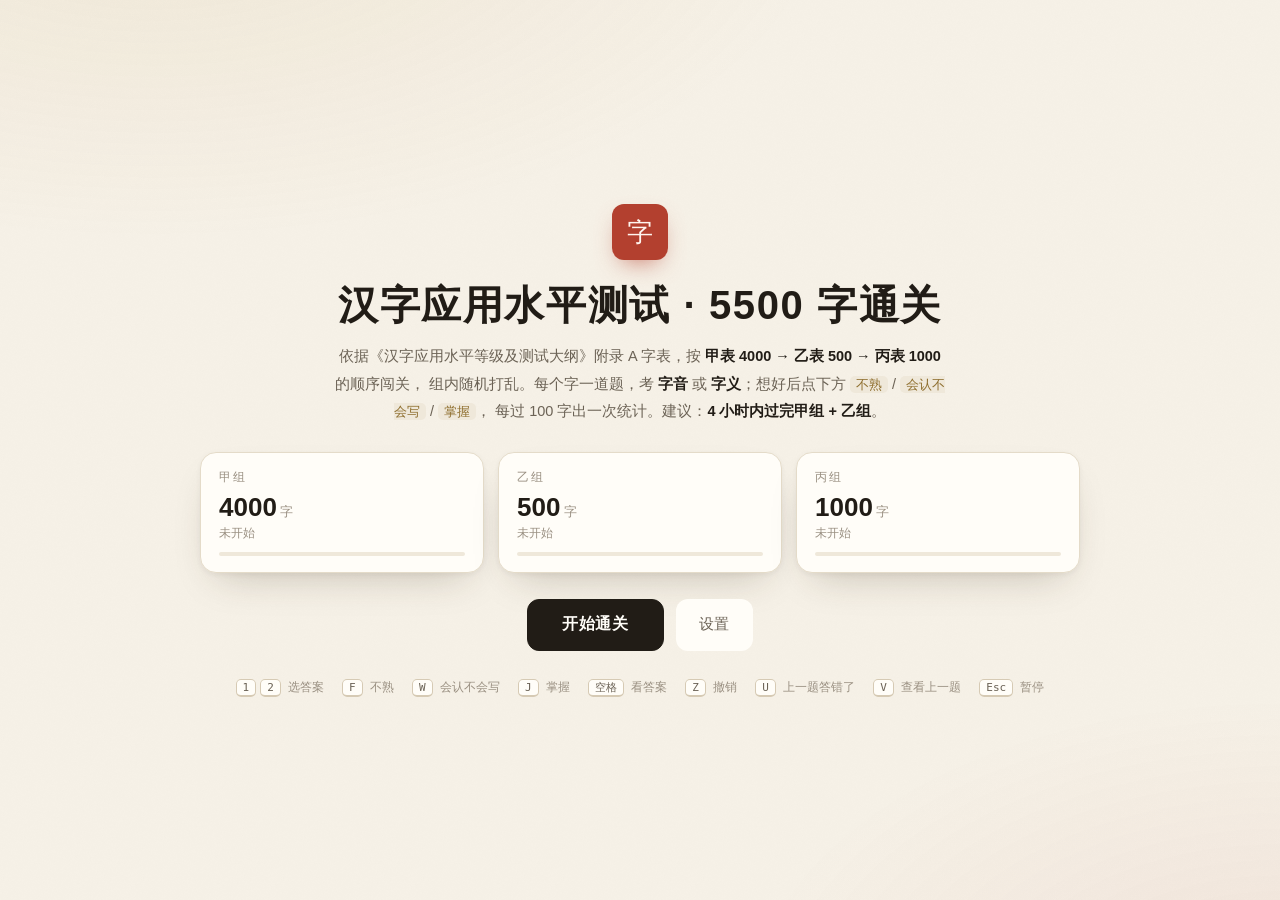
==== hzc/index.html @ c2fbc421 "hzc" ====
<!DOCTYPE html>
<html lang="zh-CN">
<head>
<meta charset="UTF-8">
<meta name="viewport" content="width=device-width, initial-scale=1">
<meta name="color-scheme" content="light only">
<meta name="supported-color-schemes" content="light only">
<title>汉字应用水平测试 · 5500 字通关</title>
<style>
:root{
  color-scheme: light;
  --bg:#f6f1e7; --panel:#fffdf8; --panel-2:#fffefb; --raise:#f3ecdf;
  --ink:#211c16; --ink-2:#6b6255; --ink-3:#9a9082;
  --line:#e4dbc9; --line-2:#d6cab4;
  --red:#b3402f; --red-soft:#f7e9e5; --red-line:#ecd3cc; --red-ink:#8d3024;
  --green:#3d6b4f; --green-soft:#e9f0ea; --green-line:#a9c4b0; --green-ink:#2c5138;
  --gold:#b08a3e; --gold-2:#8f6f2f;
  --hz:#17130f;
  --hud:rgba(255,253,248,.72); --track:#efe8da; --tick:rgba(255,253,248,.85);
  --yes-bg:#211c16; --yes-fg:#fffdf8; --yes-line:#211c16;
  --opt-bg:#ffffff;
  --shadow:0 18px 40px -18px rgba(60,45,25,.28), 0 2px 6px rgba(60,45,25,.06);
  --modal-shadow:0 30px 70px -20px rgba(40,30,15,.45);
  --glow:rgba(201,163,94,.0);
  --r:20px;
}
html[data-theme="dark"]{
  color-scheme: dark;
  --bg:#100e0b; --panel:#191511; --panel-2:#1f1a15; --raise:#241e18;
  --ink:#ece3d2; --ink-2:#b9ae9a; --ink-3:#877c6a;
  --line:#2b2520; --line-2:#3a322a;
  --red:#d1583f; --red-soft:#2a1a16; --red-line:#4a2a23; --red-ink:#e79b8a;
  --green:#7cae8c; --green-soft:#17241b; --green-line:#3c6449; --green-ink:#a8d4b6;
  --gold:#c9a35e; --gold-2:#d8b26b;
  --hz:#f6eedd;
  --hud:rgba(16,14,11,.72); --track:#241f19; --tick:rgba(16,14,11,.55);
  --yes-bg:#c9a35e; --yes-fg:#1a1510; --yes-line:#c9a35e;
  --opt-bg:#211b15;
  --shadow:0 24px 60px -24px rgba(0,0,0,.85), 0 2px 8px rgba(0,0,0,.35);
  --modal-shadow:0 40px 90px -30px #000;
  --glow:rgba(201,163,94,.14);
}
*{box-sizing:border-box;-webkit-tap-highlight-color:transparent}
html,body{height:100%}
body{
  margin:0; background:var(--bg); color:var(--ink);
  font-family:-apple-system,BlinkMacSystemFont,"Segoe UI","PingFang SC","Microsoft YaHei",sans-serif;
  overflow:hidden; user-select:none;
  transition:background .25s, color .25s;
}
body::before{
  content:""; position:fixed; inset:0; pointer-events:none; z-index:0;
  background:
    radial-gradient(1100px 560px at 12% -12%, rgba(201,163,94,.12) 0%, rgba(201,163,94,0) 62%),
    radial-gradient(900px 520px at 100% 112%, rgba(179,64,47,.08) 0%, rgba(179,64,47,0) 60%);
}
body::after{
  content:""; position:fixed; inset:0; pointer-events:none; z-index:0; opacity:.55;
  background-image:url("data:image/svg+xml,%3Csvg xmlns='http://www.w3.org/2000/svg' width='140' height='140'%3E%3Cfilter id='n'%3E%3CfeTurbulence type='fractalNoise' baseFrequency='.85' numOctaves='3' stitchTiles='stitch'/%3E%3CfeColorMatrix type='saturate' values='0'/%3E%3C/filter%3E%3Crect width='140' height='140' filter='url(%23n)' opacity='.045'/%3E%3C/svg%3E");
}
#app{position:relative; z-index:1; height:100%; display:flex; flex-direction:column}

/* ---------- HUD ---------- */
.hud{
  flex:0 0 auto; display:flex; align-items:center; gap:18px;
  padding:14px 26px; border-bottom:1px solid var(--line);
  background:var(--hud); backdrop-filter:blur(10px);
}
.levels{display:flex; gap:6px}
.lv{
  font-size:13px; letter-spacing:.06em; padding:5px 12px; border-radius:999px;
  border:1px solid var(--line-2); color:var(--ink-3); background:transparent;
  transition:.25s; white-space:nowrap;
}
.lv.on{color:var(--yes-fg); background:var(--yes-bg); border-color:var(--yes-bg)}
.lv.done{color:var(--green-ink); border-color:var(--green-line); background:var(--green-soft)}
.hud-mid{flex:1; min-width:0; display:flex; flex-direction:column; gap:7px}
.hud-row{display:flex; align-items:baseline; justify-content:space-between; gap:12px}
.hud-count{font-size:13px; color:var(--ink-2); font-variant-numeric:tabular-nums}
.hud-count b{color:var(--ink); font-size:15px}
.track{height:7px; border-radius:99px; background:var(--track); overflow:hidden; position:relative}
.track>i{display:block; height:100%; width:0; border-radius:99px; background:linear-gradient(90deg,#8f7a4e,var(--gold-2)); transition:width .35s ease}
.ticks{position:absolute; inset:0; display:flex}
.ticks span{flex:1; border-right:1px solid var(--tick)}
.ticks span:last-child{border:0}
.hud-right{display:flex; align-items:center; gap:16px; font-variant-numeric:tabular-nums}
.stat{text-align:right; line-height:1.15}
.stat .k{font-size:10.5px; color:var(--ink-3); letter-spacing:.12em}
.stat .v{font-size:15px; font-weight:600}
.stat .v small{font-size:11px; font-weight:400; color:var(--ink-3)}
.icon-btn{
  width:34px;height:34px;border-radius:10px;border:1px solid var(--line-2);
  background:var(--panel); color:var(--ink-2); cursor:pointer; font-size:13px;
  display:grid;place-items:center; transition:.2s;
}
.icon-btn:hover{background:var(--raise); color:var(--ink)}

/* ---------- 舞台 ---------- */
.stage{flex:1; display:flex; align-items:center; justify-content:center; padding:18px 26px; min-height:0}
.card{
  width:min(760px,100%); height:min(100%,660px); max-height:100%;
  background:var(--panel);
  border:1px solid var(--line-2); border-radius:var(--r);
  box-shadow:var(--shadow); display:flex; flex-direction:column; overflow:hidden; position:relative;
}
.card::before{
  content:""; position:absolute; inset:0; pointer-events:none;
  background:radial-gradient(600px 300px at 50% 0%, rgba(201,163,94,.06), transparent 70%);
}
.card-top{
  display:flex; align-items:center; justify-content:space-between;
  padding:16px 24px 0; color:var(--ink-3); font-size:12px; letter-spacing:.14em;
}
.tag{border:1px solid var(--line-2); border-radius:999px; padding:3px 10px; letter-spacing:.1em}
.tag.multi{color:var(--gold); border-color:#e3d3ab; background:#fbf6e8}
html[data-theme="dark"] .tag.multi{border-color:#4a3c25; background:#241d12}
.card-body{flex:1; display:flex; flex-direction:column; align-items:center; justify-content:center; gap:6px; padding:8px 24px; min-height:0}
.hz{
  font-family:"Kaiti SC","KaiTi","STKaiti","Kaiti TC","Noto Serif SC","Songti SC",serif;
  font-size:calc(clamp(96px,17vh,190px) * var(--hzscale,1)); line-height:1.05; font-weight:400; letter-spacing:.02em;
  color:var(--hz); text-shadow:0 0 40px var(--glow);
  transition:transform .18s ease, opacity .18s ease;
}
.hz.pop{animation:pop .28s ease}
@keyframes pop{0%{transform:scale(.94);opacity:.3}100%{transform:scale(1);opacity:1}}
.q{font-size:15px; color:var(--ink-2); letter-spacing:.06em; min-height:22px}
.opts{display:flex; gap:14px; margin-top:16px; width:min(520px,100%)}
.opt{
  flex:1; min-height:66px; border-radius:14px; border:1px solid var(--line-2); background:var(--opt-bg);
  font-size:17px; color:var(--ink); cursor:pointer; display:flex; align-items:center; justify-content:center;
  gap:10px; padding:10px 14px; transition:.16s; font-family:inherit;
}
.opt:hover{border-color:var(--ink-3); background:var(--raise); transform:translateY(-1px)}
.opt .kk{font-size:11px; color:var(--ink-3); border:1px solid var(--line); border-radius:6px; padding:1px 6px}
.opt.right{background:var(--green-soft); border-color:var(--green-line); color:var(--green-ink)}
.opt.wrong{background:var(--red-soft); border-color:var(--red-line); color:var(--red-ink)}
.reveal{
  margin-top:14px; min-height:44px; text-align:center; color:var(--ink-2); font-size:14px;
  opacity:0; transform:translateY(4px); transition:.2s; line-height:1.7; max-width:560px;
}
.reveal.on{opacity:1; transform:none}
.reveal .py{font-size:24px; color:var(--gold); letter-spacing:.05em; font-family:"Times New Roman",Georgia,serif}
.reveal .gl{color:var(--ink-2)}
.reveal .more{color:var(--ink-3); font-size:12.5px}

/* ---------- 底部按钮 ---------- */
.actions{
  flex:0 0 auto; display:flex; gap:14px; padding:0 26px 22px; align-items:center; justify-content:center;
}
.act{
  flex:0 1 224px; height:64px; border-radius:16px; font-size:18px; letter-spacing:.08em;
  cursor:pointer; border:1px solid var(--line-2); background:var(--panel); color:var(--ink);
  display:flex; align-items:center; justify-content:center; gap:10px; transition:.16s; font-family:inherit;
  box-shadow:0 2px 0 rgba(60,45,25,.05);
}
.act:hover{transform:translateY(-1px); background:var(--raise)}
.act:active{transform:translateY(0)}
.act .kk{font-size:11px; color:var(--ink-3); border:1px solid var(--line); border-radius:6px; padding:1px 7px}
.act.no{color:var(--red-ink); border-color:var(--red-line); background:var(--red-soft)}
.act.no:hover{background:var(--red-soft); filter:brightness(.97)}
.act.yes{color:var(--yes-fg); background:var(--yes-bg); border-color:var(--yes-line); font-weight:600}
.act.yes:hover{background:var(--yes-bg); filter:brightness(1.08)}
.act.yes .kk{color:var(--yes-fg); opacity:.55; border-color:currentColor}
.act.prev{
  flex:0 0 132px; height:52px; font-size:12.5px; letter-spacing:.02em;
  color:var(--ink-3); background:transparent; border-style:dashed; box-shadow:none;
}
.act.prev:hover{color:var(--red-ink); border-color:var(--red-line); background:transparent}

/* ---------- 上一题旁栏 ---------- */
.peek{
  position:fixed; right:26px; top:50%; z-index:45; width:296px; padding:22px 22px 20px;
  background:var(--panel); border:1px solid var(--line-2); border-radius:18px;
  box-shadow:var(--modal-shadow);
  transform:translate(calc(100% + 60px),-50%); transition:transform .3s cubic-bezier(.2,.8,.3,1);
}
.peek.on{transform:translate(0,-50%)}
.peek .ph{font-size:11px; letter-spacing:.16em; color:var(--ink-3); display:flex; justify-content:space-between; align-items:center}
.peek .phz{
  font-family:"Kaiti SC","KaiTi","STKaiti","Noto Serif SC",serif;
  font-size:92px; line-height:1.1; text-align:center; margin:8px 0 2px; color:var(--hz);
}
.peek .pq{text-align:center; font-size:12.5px; color:var(--ink-3); letter-spacing:.06em}
.peek .pa{margin-top:12px; text-align:center; font-size:13.5px; line-height:1.65; color:var(--ink-2); min-height:44px}
.peek .pa .py{display:block; color:var(--gold); font-size:21px; font-family:"Times New Roman",Georgia,serif; letter-spacing:.04em}
.peek .pa .more{display:block; color:var(--ink-3); font-size:11.5px; margin-top:2px}
.peek .pm{margin-top:14px; padding-top:12px; border-top:1px dashed var(--line); font-size:12.5px; color:var(--ink-3); display:flex; justify-content:space-between; align-items:center}
.peek .pm b{font-size:13.5px; font-weight:600}
.peek .pm b.k1{color:var(--yes-fg); background:var(--yes-bg); padding:2px 8px; border-radius:6px}
.peek .pm b.k2{color:var(--gold-2); border:1px solid #e0cfab; background:#fdfaf2; padding:2px 8px; border-radius:6px}
.peek .pm b.k0{color:var(--red-ink); border:1px solid var(--red-line); background:var(--red-soft); padding:2px 8px; border-radius:6px}
html[data-theme="dark"] .peek .pm b.k2{color:var(--gold); border-color:#4a3c25; background:#221b11}
.act.prev .kk{border-color:currentColor; opacity:.7}
.act.recog{color:var(--gold-2); border-color:#e0cfab; background:#fdfaf2}
.act.recog:hover{background:#f8f1e0}
.act.recog .kk{color:var(--gold-2); border-color:#e0cfab}
html[data-theme="dark"] .act.recog{color:var(--gold); border-color:#4a3c25; background:#221b11}
html[data-theme="dark"] .act.recog:hover{background:#2a2115}
html[data-theme="dark"] .act.recog .kk{color:var(--gold); border-color:#4a3c25}

/* ---------- 遮罩 / 弹窗 ---------- */
.mask{
  position:fixed; inset:0; z-index:50; background:rgba(20,14,8,.42); backdrop-filter:blur(3px);
  display:flex; align-items:center; justify-content:center; padding:24px; opacity:0; pointer-events:none; transition:.2s;
}
html[data-theme="dark"] .mask{background:rgba(6,5,4,.72)}
.mask.on{opacity:1; pointer-events:auto}
.modal{
  width:min(620px,100%); max-height:86vh; overflow:auto; background:var(--panel); border-radius:22px;
  border:1px solid var(--line-2); box-shadow:var(--modal-shadow); padding:30px 32px 26px;
  transform:translateY(10px) scale(.99); transition:.22s;
}
.mask.on .modal{transform:none}
.m-title{font-size:22px; font-weight:600; letter-spacing:.03em; margin:0 0 4px}
.m-sub{color:var(--ink-3); font-size:13px; margin-bottom:20px; letter-spacing:.05em}
.big-num{display:flex; align-items:baseline; gap:8px; margin:6px 0 18px}
.big-num b{font-size:52px; font-weight:600; letter-spacing:-.02em; font-variant-numeric:tabular-nums; color:var(--gold)}
.big-num span{color:var(--ink-3); font-size:13px}
.grid{display:grid; grid-template-columns:repeat(3,1fr); gap:12px; margin:0 0 18px}
.cell{border:1px solid var(--line); border-radius:14px; padding:12px 14px; background:var(--panel-2)}
.cell .k{font-size:11px; color:var(--ink-3); letter-spacing:.1em; margin-bottom:4px}
.cell .v{font-size:19px; font-weight:600; font-variant-numeric:tabular-nums}
.cell .v small{font-size:11px; font-weight:400; color:var(--ink-3)}
.row{display:flex; justify-content:space-between; font-size:13.5px; color:var(--ink-2); padding:7px 0; border-bottom:1px dashed var(--line)}
.row:last-child{border:0}
.row b{color:var(--ink); font-variant-numeric:tabular-nums}
.chips{display:flex; flex-wrap:wrap; gap:8px; margin:10px 0 4px; max-height:150px; overflow:auto}
.chip{
  font-family:"Kaiti SC","KaiTi",serif; font-size:22px; line-height:1; padding:8px 10px; border-radius:9px;
  background:var(--red-soft); color:var(--red-ink); border:1px solid var(--red-line);
}
.chip.gold{background:#fbf3e2; color:var(--gold-2); border-color:#e8d6ae}
html[data-theme="dark"] .chip.gold{background:#241d12; color:var(--gold); border-color:#4a3c25}
.m-actions{display:flex; gap:10px; margin-top:22px; justify-content:flex-end; flex-wrap:wrap}
.btn{
  height:46px; padding:0 22px; border-radius:12px; border:1px solid var(--line-2); background:var(--panel);
  font-size:15px; cursor:pointer; font-family:inherit; color:var(--ink); transition:.16s; letter-spacing:.04em;
}
.btn:hover{background:var(--raise)}
.btn.primary{background:var(--yes-bg); color:var(--yes-fg); border-color:var(--yes-line); font-weight:600}
.btn.primary:hover{filter:brightness(1.08)}
.btn.ghost{border-color:transparent; color:var(--ink-2)}

/* ---------- 首页 ---------- */
.home{flex:1; display:flex; align-items:center; justify-content:center; padding:24px; overflow:auto}
.home-inner{width:min(880px,100%); text-align:center; padding:10px 0}
.seal{
  width:56px;height:56px;border-radius:12px;background:var(--red);color:#fff5ef;display:grid;place-items:center;
  font-family:"Kaiti SC","KaiTi",serif;font-size:26px;margin:0 auto 18px;box-shadow:0 10px 24px -10px rgba(179,64,47,.75);
}
h1{font-size:clamp(26px,3.4vw,40px); font-weight:600; letter-spacing:.04em; margin:0 0 10px}
.home .lead{color:var(--ink-2); font-size:14.5px; line-height:1.9; margin:0 auto 26px; max-width:620px}
.home .lead b{color:var(--ink)}
.home .lead code{background:var(--track); color:var(--gold-2); padding:1px 6px; border-radius:5px; font-size:13px}
.lv-cards{display:grid; grid-template-columns:repeat(3,1fr); gap:14px; margin:0 0 26px; text-align:left}
.lvc{border:1px solid var(--line); border-radius:16px; padding:16px 18px; background:var(--panel); box-shadow:var(--shadow)}
.lvc .n{font-size:12px; color:var(--ink-3); letter-spacing:.16em}
.lvc .c{font-size:26px; font-weight:600; margin:6px 0 2px; font-variant-numeric:tabular-nums}
.lvc .d{font-size:12px; color:var(--ink-3)}
.lvc .bar{height:4px; border-radius:99px; background:var(--track); margin-top:10px; overflow:hidden}
.lvc .bar i{display:block;height:100%;background:var(--green);width:0}
.home-actions{display:flex; gap:12px; justify-content:center; flex-wrap:wrap}
.keys{display:flex; gap:18px; justify-content:center; flex-wrap:wrap; margin-top:28px; color:var(--ink-3); font-size:12px}
.keys kbd{border:1px solid var(--line-2); border-bottom-width:2px; border-radius:5px; padding:1px 6px; background:var(--panel); color:var(--ink-2); font-size:11px; margin-right:4px}

/* ---------- toast ---------- */
#toast{
  position:fixed; left:50%; top:18px; transform:translate(-50%,-16px); z-index:80;
  background:var(--yes-bg); color:var(--yes-fg); padding:9px 18px; border-radius:99px; font-size:13px;
  opacity:0; pointer-events:none; transition:.22s; letter-spacing:.04em; font-weight:600;
}
#toast.on{opacity:1; transform:translate(-50%,0)}
.hide{display:none !important}
@media (max-width:720px){
  .hud{padding:10px 14px; gap:10px; flex-wrap:wrap}
  .hud-right .stat.opt-only{display:none}
  .stage{padding:10px}
  .actions{padding:0 12px 14px; gap:8px; flex-wrap:wrap}
  .act{height:56px; font-size:14px; flex:1 1 30%}
  .act.prev{flex:0 0 100%; height:44px; font-size:13px; order:2}
  .lv-cards{grid-template-columns:1fr}
  .grid{grid-template-columns:repeat(2,1fr)}
}

</style>
</head>
<body>
<div id="app">

  <!-- ================= 首页 ================= -->
  <div class="home" id="home">
    <div class="home-inner">
      <div class="seal">字</div>
      <h1>汉字应用水平测试 · 5500 字通关</h1>
      <p class="lead">
        依据《汉字应用水平等级及测试大纲》附录 A 字表，按 <b>甲表 4000 → 乙表 500 → 丙表 1000</b> 的顺序闯关，
        组内随机打乱。每个字一道题，考 <b>字音</b> 或 <b>字义</b>；想好后点下方 <code>不熟</code> / <code>会认不会写</code> / <code>掌握</code>，
        每过 100 字出一次统计。建议：<b>4 小时内过完甲组 + 乙组</b>。
      </p>
      <div class="lv-cards" id="lvCards"></div>
      <div class="home-actions">
        <button class="btn primary" id="btnStart" style="height:52px;padding:0 34px;font-size:16px">开始通关</button>
        <button class="btn" id="btnResume" style="height:52px;padding:0 30px;font-size:16px">继续上次</button>
        <button class="btn ghost" id="btnSettings" style="height:52px">设置</button>
      </div>
      <div class="keys">
        <span><kbd>1</kbd><kbd>2</kbd> 选答案</span>
        <span><kbd>F</kbd> 不熟</span>
        <span><kbd>W</kbd> 会认不会写</span>
        <span><kbd>J</kbd> 掌握</span>
        <span><kbd>空格</kbd> 看答案</span>
        <span><kbd>Z</kbd> 撤销</span>
        <span><kbd>U</kbd> 上一题答错了</span>
        <span><kbd>V</kbd> 查看上一题</span>
        <span><kbd>Esc</kbd> 暂停</span>
      </div>
    </div>
  </div>

  <!-- ================= 答题 ================= -->
  <div id="play" class="hide" style="flex:1;display:flex;flex-direction:column;min-height:0">
    <div class="hud">
      <div class="levels" id="levels">
        <span class="lv" data-g="0">甲组</span>
        <span class="lv" data-g="1">乙组</span>
        <span class="lv" data-g="2">丙组</span>
      </div>
      <div class="hud-mid">
        <div class="hud-row">
          <div class="hud-count"><b id="cNow">0</b> / <span id="cAll">0</span> 字</div>
          <div class="hud-count" id="pace">—</div>
        </div>
        <div class="track"><i id="bar"></i><div class="ticks" id="ticks"></div></div>
      </div>
      <div class="hud-right">
        <div class="stat opt-only"><div class="k">用时</div><div class="v" id="clock">00:00</div></div>
        <div class="stat"><div class="k">掌握率</div><div class="v" id="rate">—</div></div>
        <button class="icon-btn" id="btnTheme" title="切换主题">☾</button>
        <button class="icon-btn" id="btnStat" title="统计">▤</button>
        <button class="icon-btn" id="btnPause" title="暂停">❙❙</button>
      </div>
    </div>

    <div class="stage">
      <div class="card">
        <div class="card-top">
          <span id="cardLv">甲组 · 第 1 关</span>
          <span class="tag" id="tag">读音</span>
        </div>
        <div class="card-body">
          <div class="hz" id="hz">一</div>
          <div class="q" id="q">这个字读什么？</div>
          <div class="opts hide" id="opts">
            <button class="opt" data-i="0"><span class="kk">1</span><span class="ot"></span></button>
            <button class="opt" data-i="1"><span class="kk">2</span><span class="ot"></span></button>
          </div>
          <div class="reveal" id="reveal"></div>
        </div>
      </div>
    </div>

    <div class="actions">
      <button class="act prev" id="btnUndo">撤销 <span class="kk">Z</span></button>
      <button class="act prev" id="btnPrev">答错了 <span class="kk">U</span></button>
      <button class="act prev" id="btnPeek">看上一题 <span class="kk">V</span></button>
      <button class="act no" id="btnNo">不熟 <span class="kk">F</span></button>
      <button class="act recog" id="btnRecog">会认不会写 <span class="kk">W</span></button>
      <button class="act yes" id="btnYes">掌握 <span class="kk">J</span></button>
    </div>

    <aside class="peek" id="peek">
      <div class="ph"><span>上一题</span><span id="peekLv" style="opacity:.7"></span></div>
      <div class="phz" id="peekHz">—</div>
      <div class="pq" id="peekQ"></div>
      <div class="pa" id="peekA"></div>
      <div class="pm"><span>当时标记</span><b id="peekMark">—</b></div>
      <button class="btn" id="peekClose" style="width:100%;margin-top:16px;height:40px">关闭 <span style="opacity:.6;font-size:12px">V / Esc</span></button>
    </aside>
  </div>
</div>

<div class="mask" id="mask"><div class="modal" id="modal"></div></div>
<div id="toast"></div>

<script>
/* ==================================================================
   数据：__DATA__
   ================================================================== */
const DATA = {"chars":"一乙二十丁厂七卜八人入儿匕几九刁了刀力乃又三干于亏工土士才下寸大丈与万上小口山巾千乞川亿个夕久么勺凡丸及广亡门丫义之尸己已巳弓子卫也女刃飞习叉马乡幺丰王开井天夫元无韦云专丐扎廿艺木五支厅卅不犬太区历歹友尤厄匹车巨牙屯戈比互切瓦止少曰日中贝冈内水见午牛手气毛壬升夭长仁什片仆化仇币仍仅斤爪反介父从仑今凶分乏公仓月氏勿欠风丹匀乌勾凤六文亢方火为斗忆计订户讣认冗讥心尹尺引丑巴孔队办以允予邓劝双书毋幻玉刊未末示击打巧正扑卉扒功扔去甘世艾古节本术札可丙左厉石右布夯戊龙平灭轧东卡北占凸卢业旧帅归旦目且叶甲申叮电号田由只叭史央叱兄叽叼叫叩叨另叹冉皿凹囚四生矢失乍禾仨丘仕付仗代仙仟们仪白仔他斥瓜乎丛令用甩印尔乐句匆册卯犯外处冬鸟务包饥主市立冯玄闪兰半汁汀汇头汉宁穴它讨写让礼讪训议必讯记永司尼民弗弘出阡辽奶奴召加皮边孕发圣对台矛纠驭母幼丝匡邦式迂刑邢戎动扛寺吉扣考托圳老巩圾执扩扪扫地场扬耳芋共芍芒亚芝朽朴机权过亘臣吏再协西压厌戌在百有存而页匠夸夺灰达戍列死成夹夷轨邪尧划迈毕至此贞师尘尖劣光当早吁吐吓旯曳虫曲团吕同吊吃因吸吗吆屿屹岁帆回岂则刚网肉年朱先丢廷舌竹迁乔迄伟传乒乓休伍伎伏优臼伐延仲件任伤价伦份华仰仿伙伪自伊血向似后行舟全会杀合兆企众爷伞创肌肋朵杂危旬旨旮旭负犷匈名各多凫争色壮冲妆冰庄庆亦刘齐交衣次产决亥充妄闭问闯羊并关米灯州汗污江汕汲汛池汝汤忏忙兴宇守宅字安讲讳讴军讶祁讷许讹论讼农讽设访诀寻那迅尽导异弛阱阮孙阵阳收阪阶阴防丞奸如妇妃好她妈戏羽观牟欢买红驮纤驯约级纪驰纫巡寿弄麦玖玛形进戒吞远违韧运扶抚坛技坏抠扰扼拒找批址扯走抄贡汞坝攻赤折抓扳抡扮抢孝坎均坞抑抛投坟坑抗坊抖护壳志块抉扭声把报拟却抒劫芙芜苇邯芸芽花芹芥芬苍芳严芦芯劳克芭苏杆杠杜材村杖杏杉巫极杞李杨杈求忑甫匣更束吾豆两酉丽医辰励否还尬歼来连轩忐步卤坚肖旱盯呈时吴助县里呆吱吠呕园旷围呀吨足邮男困吵串员呐听吟吩呛吻吹呜吭吧邑吼囤别吮岖岗帐岚财囵囫针钉钊牡告我乱利秃秀私每兵邱估体何佐佑但伸佃作伯伶佣低你住位伴身皂伺佛囱近彻役彷返余希坐谷妥含邻岔肝肛肚肘肠龟甸免狂犹狈狄角删鸠条彤卵灸岛邹刨饨迎饪饭饮系言冻状亩况亨床库庇疗吝应这冷庐序辛弃冶忘闰闲间闷羌判兑灶灿灼弟汪沐沛汰沥沏沙汽沃沂沦汹汾泛沧没沟沪沈沉沁怀忧忡怅忱快完宋宏牢究穷灾良证启评补初社祀诅识诈诉罕诊词诏译君灵即层屁尿尾迟局改张忌际陆阿孜陇陈阻附坠妩妓妙妊妖姊妨妒妞努邵忍劲矣鸡纬纭驱纯纱纲纳驳纵纶纷纸纹纺驴纽奉玩环武青责现玫表盂规抹卦坷坯拓拢拔坪抨拣拈坦担坤押抻抽拐拖者拍顶拆拎拥抵拘势抱拄垃拉拦幸拌拧抿拂拙招坡披拨择抬拇坳拗其取茉苦苯昔苛若茂苹苫苗英苓苟苑苞范直茁茄茎苔茅枉林枝杯枢柜枇杳枚析板松枪枫构杭杰述枕杷丧或画卧事刺枣雨卖郁矾矿码厕奈奔奇奄奋态欧殴垄妻轰顷转斩轮软到非叔歧肯齿些卓虎虏肾贤尚旺具昙味果昆国哎咕昌呵咂畅呸明易咙昂迪典固忠咀呻咒咋咐呱呼咚鸣咆咛咏呢咄咖岸岩帖罗帜帕岭迥岷凯败账贩贬购贮图钓制知迭氛垂牦牧物乖刮秆和季委秉佳侍岳佬供使佰例侠侥版侄侦侣侃侧凭侨佩货侈佼依佯帛卑的迫质欣征往爬彼径所舍金刽刹命肴斧怂爸采觅受乳贪念贫忿瓮肤肺肢肿胀朋股肮肪肥服胁周剁昏鱼兔狐忽狗狞咎备炙饯饰饱饲冽变京享庞店夜庙府底疟疙疚疡剂卒郊庚废净妾盲放刻育氓闸闹郑券卷单炬炖炒炊炕炎炉沫浅法泄沽河沾泪沮油泊沿泡注泣泞泻泌泳泥沸泓沼波泼泽治怔怯怵怖怦性怕怜怪怡学宝宗定宠宜审宙官空帘穹宛实试郎诗肩房诙诚衬衫衩视祈诛话诞诡询诣诤该详诧建肃录隶帚屉居届刷屈弧弥弦承孟陋陌孤陕降函限妹姑姐姓姗妮始姆虱迢驾叁参艰线练组绅细驶织驹终驻绊驼绍驿绎经贯契贰奏春帮珑玷珀珍玲珊玻毒型拭挂封持拷拱项垮挎城挟挠政赴赵赳挡拽哉挺括郝垢拴拾挑垛指垫挣挤拼挖按挥挪垠拯某甚荆茸革茜茬荐巷荚带草茧茵茴荞茯荟茶荠荒茫荡荣荤荧故胡荫茹荔南药标栈柑枯柯柄栋相查柚柏栅柳柱柿栏柠枷树勃要柬咸威歪研砖厘厚砌砂泵砚砍面耐耍奎耷牵鸥残殃殆轱轳轴轶轻鸦皆毖韭背战点虐临览竖省削尝昧盹是盼眨哇哄哑显冒映星昨咧昵昭畏趴胃贵界虹虾虽蚁思蚂盅品咽骂勋哗咱响哈哆咬咳咩咪咤哪哟峙炭峡罚贱贴贻骨幽钙钝钞钟钢钠钥钦钧钩钮卸缸拜看矩毡氟氢怎牲选适秕秒香种秋科重复竿笃段便俩贷顺修俏保促俄俐侮俭俗俘信皇泉鬼侵禹侯追俑俊盾待徊衍律很须叙俞剑逃食盆胚胧胆胜胞胖脉胎匍勉狭狮独狰狡狩狱狠贸怨急饵饶蚀饷饺饼峦弯孪将奖哀亭亮度奕迹庭疮疯疫疤咨姿亲音彦飒帝施闺闻闽阀阁差养美姜迸叛送类迷籽娄前酋首逆兹总炳炼炽炯炸烁炮炫烂剃洼洁洪洒柒浇浊洞测洗活涎派洽染洛浏济洋洲浑浒浓津恃恒恢恍恬恤恰恼恨举觉宣宦室宫宪突穿窃客诫冠诬语扁袄祖神祝祠误诱诲说诵郡垦退既屋昼咫屏屎费陡逊眉孩陛陨除险院娃姥姨姻娇姚姣姘娜怒架贺盈勇怠癸蚤柔矜垒绑绒结绕骄绘给绚绛骆络绝绞骇统耕耘耗耙艳泰秦珠班素匿蚕顽盏匪捞栽埔捕埂捂振载赶起盐捎捍捏埋捉捆捐损袁捌都哲逝捡挫捋换挽挚热恐捣壶捅埃挨耻耿耽聂荸恭莽莱莲莫莉莓荷获晋恶莎莹莺真框梆桂桔栖档桐株桥桦栓桃桅格桩校核样根索哥速逗栗贾酌配翅辱唇夏砸砰砾础破原套逐烈殊殉顾轼轿较顿毙致柴桌虔虑监紧逍党逞晒眩眠晓哮唠鸭晃哺晌剔晏晕蚌蚜畔蚣蚊蚪蚓哨哩圃哭哦恩盎鸯唤唁哼唧啊唉唆罢峭峨峰圆峻贼贿赂赃钱钳钵钻钾铀铁铂铃铅铆缺氦氧氨特牺造乘敌秫秤租积秧秩称秘透笔笑笋笆倩债借值倚俺倾倒倘俱倡候赁倪俯倍倦健臭射躬息倔徒徐殷舰舱般航途拿釜耸爹舀爱豺豹颁颂翁胯胰胱胭脍脆脂胸胳脏脐胶脑朕脓玺逛狸狼卿逢鸵留袅鸳皱饿馁凌凄挛恋桨浆衰衷高郭席准座症病疾斋疹疼疲痉脊效离紊唐凋瓷资凉站剖竞部旁旅畜阅羞羔恙瓶拳粉料益兼朔郸烤烘烦烧烛烟烙递涛浙涝浦酒涟涉娑消涓涡浩海涂浴浮涣涤流润涧涕浪浸涨烫涩涌悖悟悄悍悔悯悦害宽家宵宴宾窍窄容窈剜宰案请朗诸诺读扇诽袜袒袖袍被祥课冥谁调冤谅谆谈谊剥恳展剧屑弱陵祟陶陷陪姬娠娱娟恕娥娩娴娘娓通能难预桑骋绢绣验继骏彗球琐理琉琅捧堵措描域捺掩捷排焉掉捶赦堆推埠掀授捻教掏掐掠掂掖培接掷掸控探据掘掺职基聆勘聊娶著菱勒黄菲萌萝菌萎菜萄菊萃菩萍菠菅萤营乾萧萨菇械彬梦梵婪梗梧梢梅检梳梯桶梭救啬曹副票酝酗厢戚硅硕硌奢盔爽聋龚袭盛匾雪辅辆堑颅虚彪雀堂常眶匙晤晨眺睁眯眼眸悬野啪啦曼晦冕晚啄啡畦距趾啃跃跄略蛆蚱蚯蛉蛀蛇唬累鄂唱患啰唾唯啤啥啕啸崖崎崭逻帼崔帷崩崇崛赈婴赊圈铐铛铝铜铡铭铮铲银矫甜秸梨犁秽移笨笼笛笙符笠第笤敏做偕袋悠偿偶偎傀偷您售停偏躯皑兜皎假衅徘徙得衔盘舶船舷舵斜盒鸽敛悉欲彩领脚脖脯豚脸脱匐象够逸猜猪猎猫凰猖猝猕猛祭馄馅馆凑减毫孰烹庶麻庵痔痊痒痕廊康庸鹿盗章竟商旌族旋望率阉阎阐着羚盖眷粘粗粕粒断剪兽焊焕烽焖清添鸿淋淅涯淹渠渐淑淌混淮淆渊淫渔淘淳液淤淡淀深涮涵婆梁渗情惜惭悼惧惕悸惟惆惊惦悴惋惨惯寇寅寄寂宿窒窑窕密谋谍谎谏扈谐谑裆袱祷祸谒谓谗谚谜逮敢尉屠弹隋堕随蛋隅隆隐婊娼婢婚婶婉颇颈翌恿绩绪续骑绰绳维绵绷绸综绽绿缀巢琵琴琶琪瑛琳琦琢琥靓琼斑替揍款堪塔搭堰揩越趁趋超揽堤提揖博揭喜彭揣插揪搜煮援搀裁搁搓搂搅壹握搔揉斯期欺联葫散惹葬募葛董葡敬葱蒋蒂落韩朝辜葵棒棱棋椰植森焚椅椒棵棍椎棉棚棕棺榔椭惠惑逼粟棘酣酥厨厦硬硝确硫雁殖裂雄颊雳雯暂辍雅翘辈悲紫凿辉敞棠赏掌晴睐暑最晰量鼎喷喳晶喇遇喊喱遏晾景畴践跋跌跚跑跛遗蛙蛐蛔蛛蜓蜒蛤蛟喝鹃喂喘喉喻啼喧嵌幅帽赋赌赎赐赔黑铸铺链铿销锁锄锅锈锉锋锌锐甥掣掰短智氮毯毽氯犊鹅剩稍程稀黍税筐等筑策筛筒筏筵答筋筝傣傲傅牌堡集焦傍储皓皖粤奥遁街惩御徨循艇舒逾番释禽舜貂腈腊腌腆脾腋腑腔腕鲁猩猬猾猴飓惫然馈馋装蛮就敦斌痣痘痞痢痪痛童竣阑阔善翔羡普粪尊奠道遂曾焰焙湛港滞湖湘渣渤渺湿温渴溃湍溅滑湃渝湾渡游滋渲溉愤慌惰惺愕惴愣惶愧愉慨割寒富寓窜窝窖窗窘寐扉遍雇裕裤裙禅禄谢谣谤谦遐犀属屡强粥疏隔隙隘媒絮嫂媛婷媚婿登缅缆缉缎缓缔缕骗编骚缘瑟鹉瑞瑰瑜瑕遨瑙魂肆摄摸填搏塌摁鼓摆携蜇搬摇搞塘搪摊聘斟蒜勤靴靶鹊蓝墓幕蓓蓖蓟蓬蓑蒿蓄蒲蓉蒙颐蒸献楔椿楠禁楂楚楷榄想槐槌榆楼概楣椽裘赖甄酪酬感碍碘碑硼碉碎碰碗碌鹌尴雷零雾雹辐辑输督频龄鉴睛睹睦瞄睫睡睬嘟嗜嗑鄙嗦愚暖盟煦歇暗暇照畸跨跷跳跺跪路跤跟遣蜈蜗蛾蜂蜕蛹嗣嗯嗅嗡嗨嗤嗓署置罪罩蜀幌嵩错锚锡锣锤锥锦锨锭键锯锰矮辞稚稠颓愁筹签简筷毁舅鼠催傻像躲魁衙微愈遥腻腰腼腥腮腹腺鹏腾腿鲍猿颖飕触解遛煞雏馍馏酱鹑禀痱痹廓痴痰廉裔靖新韵意雍阙誊粮数煎塑慈煤煌满漠滇源滤滥滔溪溜漓滚溢溯滨溶滓溺粱滩慑慎誉塞寞窥窟寝谨裱褂裸福谬群殿辟障媳嫉嫌嫁叠缚缝缠缤剿静碧瑶璃赘熬韬髦墙墟撂嘉摧赫截誓境摘摔撇聚蔫蔷慕暮摹蔓蔑蔡蔗蔽蔼熙蔚兢榛模槛榻榭榴榜榨榕歌遭酵酷酿酸厮碟碴碱碳磋磁愿臧殡需霆辕辖辗翡雌龈睿裳颗瞅墅嘈嗽嘁嘎踉踊蜻蜡蝈蝇蜘蝉螂蜢嘘嘛嘀幔赚骷锹锻锵镀舞舔稳熏箍箕算箩管箫毓舆僚僧鼻魄魅貌膜膊膀鲜疑孵馒裹敲豪膏塾遮腐瘩瘟瘦廖辣彰竭韶端旗精粼粹粽歉弊熄熔煽潇漆漱漂漫滴漩漾演漏慢慷寨赛寡察蜜寥谭肇褐褪谱隧嫩嫖嫦嫡翟翠熊凳骡缨缩慧撵撕撒撅撩趣趟撑撮撬播擒墩撞撤增撰聪鞋鞍蕉蕊蔬蕴横槽樱樊橡樟橄敷豌飘醋醇醉磕磊磅碾震霄霉辘瞌瞒题暴瞎瞑嘻噎嘶嘲嘹影踢踏踩踮踪蝶蝴蝠蝎蝌蝗蝙噗嘿噢噜嘱幢墨骼骸镊镇镐镑靠稽稻黎稿稼箱篓箭篇篆僵躺僻德艘磐鹞膝膘膛鲢鲤鲫熟摩褒瘪瘤瘫凛颜毅糊遵憋潜澎潮潭潦鲨澳潘澈澜潺澄懂憬憔懊憧憎额翩褥谴鹤憨熨慰劈履嬉豫缭璞撼擂操擅燕蕾薯薛薇擎薪薄颠翰噩橱橙橘整融瓢醒霖霏霓霍霎辙冀餐瞟瞠瞰踹嘴踱蹄蹂蟒蟆螃螟器噪鹦赠默黔镜赞憩穆篮篡篷篙篱儒翱邀衡膨膳雕鲸磨瘾瘸凝辨辩糙糖糕瞥燎燃濒澡激懒憾懈窿禧壁避犟缰缴戴壕擦藉鞠藏薰藐檬檐檩檀礁磷霜霞龋壑瞭瞧瞬瞳瞩瞪嚏曙蹑蹒蹋蹈螳螺蟋蟑蟀嚎羁赡镣穗黏魏簧簇繁黛儡鼾徽爵朦臊膻臃鳃鳄糜癌辫赢糟糠燥懦豁臀臂翼骤藕鞭藤覆瞻蹦嚣髅镭镰馥翻鳍鹰癞瀑襟璧戳彝攒孽警蘑藻攀曝蹲蹭蹿蹬巅簸簿蟹颤靡癣瓣羹鳖爆瀚疆骥鬓壤攘馨耀躁蠕嚼嚷巍籍鳝鳞魔糯灌譬蠢霸露霹躏黯髓癫麝赣蘸囊镶瓤罐矗弋孑仃叵刍讧讫尥岌佤伫汆夙刎汐忖纨坍苣苋芩芪矶呓呃呗帏岐佞攸佚佝伽孚邸疖肓沤汴沆怄忾忪诂诋诌陀甬坨耶杵咔呶岿沓囹罔钗竺迤臾岱侗侏侩佻阜迩狙狒枭饴冼疝劾炝泔泱泅泗沱泯泾宕诓诘戾诠诩孢妯弩迦驷驸绌玳垣挞茗茭柩枸酊殇轲眈咦哔毗剐咿咯哝帧峥钛钡钨竽俨叟俚皈逅徇徉舢鸨弈阂炷洌浃恸恫恻恪袂祛姹羿绔骁骈敖莴莠莅荼莘莞桓桎桧栩豇砝砺砥砣哧哽唢圄唏崂峪觊赅钴舐俸偌倏倭隽倌颀舫奚胴疸疱痂恣烩烬悚谀谄陲娌婀绥邕麸揶掳逵掬掮掇萋菏萦梏梓匮敕豉酞酚戛厩啧喵蚶蛎蛊唿啜铣铤铬逶笺笞偃偻徜龛翎疵袤敝渍淞渎挲涸淙淄惬悻悱惘惚惮谛婵袈绫绮绯绶搽趄揄蛰摒葆葩萱戟鹂厥辎斐喋喃跎啾嗖喽喔嵘崴崽幄嵋锂牍弑颌釉腱鱿猥馊亵痨痦痤痫孳渭愎幂缄缈瑚瑁趔搐剽酩蜃虞嗷嗬嗔嗝暄嗳嗵锛锢稞稗牒觎貉颔腭鲇鲈稣肄痼痿粳煨煊煸裟滦滂窦裨谩媲缜缢摞墒蔻斡槟酶蜚裴龇睽暧踌蜷蜿嘣嶂幛罂锲镁镂犒箔睾膈獐馑瘊瘘熘潢漪慵褓褛暨嫣缥璀撷赭撺蕨蕃磙龊觑嘭踝踞颚噙幡箴鲩獗獠馔麾瘠遴糍潼褴戮缮靛擀熹擞蕻橇樵橹醚赝飙臻氅踵蹉螨噼罹镖篝篦盥鲮鲲鲳獭邂瘴斓澥寰褶璨璐擤罄龌蹊嚓黜黝镫篾臆鳅襄膺麋懑襁孺鳌鬃藩躇蟠黠镯鳏癔癜癖藿麓霭蹶蹼蹴蟾籁鳔鳕鳗麒鏖瀣曦镳纂鳜鳟孀醺礴鹳攫攥颧麟囔乜兀孓仄兮刈爻卞闩邗邛艿匝丕仡仫仞氐邝邙讦弁耒玑圩圭扦芊芨芎芗乩缶氖牝伛伥伧伉囟舛邬饧汊聿艮妁纣纥抟抔坂芫芾芷芮芡芟苎苡邳奁豕忒轫迓邺虬吣岑钋氙氚佟佗佘佥豸奂饬疔闱闳闵炀沅沌汩汨汶怃忤忻怆忸诃陂陉妍妪妣姒劭纰玮忝坩拃拊坼坻苤茏苜苒苘茌茔茕苕枥枞杼砀瓯殁郏轭鸢盱昊杲昕畀呷呦咝岢岬岫帙峁峄钎钒佶侪侬籴戗肱肫狎狍庖兖炜炔沭泸泠泫怙怏怍怩怫戽郓祉诟诨戕亟妲驽绀绉珏珐珂珈拮挝贲垧垓荜莒茼茱荏荃荀茨垩荥荦荨栉柘枰栌枵枳柞栀栎柁甭砒砭殄哐眍禺哂曷哓呲胄虻咣郧咻囿哏哞罘峋钚钣钫氡牯秭笈俦俪俟郗俎瓴胛胗胝朐胫狯狲訇饸饹胤疣疥闾籼洱洇洄洮浔恹恺宥衲衽祜祚诮诰诳鸩弭胥陟娅娆姝怼骅绗挈珙顼珞珲埙埚耆耄贽盍莆莳莜荽荻鸪莼栲栳郴桢桉逑鬲逦厝砧砷轾趸鸬眬晟眙唔晁鸮趿蚍蚬蚝蚧唑崃罡钰钹钺钼铄铎氩氤秣笊俳倜隼倥臬皋郫倨衄徕衾胼胺鸱狷猁狺桀饽凇栾亳疳疴疽痈衮阄阆粑烨郯涞涅涔浜浠浣浚悭悒悌悛冢袢祯诿屐勐奘蚩娉娲娣逡骊绦绨鸶焘舂琏掴赧捭鸷捩聃菁堇萘菽菖萸菟萏菡棂郾鄄硭硒瓠殒殓殍赉辄眦眵喏勖晗啭啮蛄蚰蛏蚴啁啐唷啖啷唳铙铠铢铧铨铩铰铱氪牾笸笳偈偬舸猗猞斛馗馃鸾庾痍旎阈阊阏焐烯烷渚淇涿淖渑淝淬涪谌皲谕谙粜隍婧婕欸绺绻绾琨琬鼋揳堞揠颉耋聒葚葳葺葸萼蒌葭椟棰椁棣鹁覃酢酡殚辊睑嗒晷跖跆蛲蛭蛳喁喟喑嗟嗞喀喙詈嵬嵯锃锏锑锒氰鹄犍嵇筚筌傈傥傧遑傩畲翕腓腴鲂颍猢觞痧瓿啻颏鹇阒阕遒焯焱鹈湮湎溲湟溆渥湄滁愠愀谟裢祺谡谥谧孱弼巽媪皴婺骛缂彘飨骜髡塬鄢趑搋搛摈毂搡戡鄞靳蓦蒯蒺蒹蒗蓥楝楫楸椴皙榈榉楦楹酮酰酯碚碇碜辏龃龅訾粲睚韪嗉睨睢雎睥嗫戥遢暌跬跶跣跹跻蜊蜍蜉嗥嵊锱雉氲歃稔筠筱煲徭愆艄毹腠腩詹鲅鲋觥馐瘁瘆麂歆阖豢煳煜煅煺滟溘溥溧溽滗溏溟愫骞窠窣褚裾谪媾嫔缙缛辔缟缡骟獒摽踅綦靼鞅蔺蓿鹕蓼榧榫槁榷酽酹碣霁暝蜥蜮蜴嘡嘤罴骶锶箧箸箅箪箜儆僳僭劁魃魆鄱膑鲑鲟銮瘙旖膂鄯糁鹚漕漯潋潴漉漳潍窨褡褙褊谯谰谲屣嫱嫘鹜骠缪缫耦耧瑾璎璋璇髯髫聩觐鞑蕙蕈蕤蕲槿樯靥魇餍霈龉噶暹踟踯踺蝾蝮蝣蝼嘬噍噌噔颛嶙镉镌镍镏稷篑篁篌儋徵滕鲠鲥鲧馓瘢齑羯糌糅熵熠潸潲褫谵勰畿耩耪聱螯髻髭磬颞鞘薨薏薮薅橛樽樨醛醐醍錾遽噤踽螈螅噱噬圜镗镚镝镞氇氆穑魉魈歙鲱鲵鲷鹧廪嬴壅羲甑燧濉潞澧澹窸隰嬗缱螫擢薹藓藁檄懋翳礅磴嚅蟥镪罅簌魍邈燮鹫癍濡濮濞濠濯蹇邃擘蟊鹬鬈瞽鞣藜藠醪蹙燹餮瞿蹚鹭蟮鹮黟髂簪鼬雠糨鎏懵邋鬏醮霪嚯蹰蠖蠓黢髋髌镲籀齁魑羸瀛谶蘖醴霰矍躅黩黧獾颦羼蠡懿霾氍饕鬻鬟鼹癯蠹衢鑫灞襻鬣攮馕爨齉","py":["yī","yǐ","èr","shí","dīng","chǎng","qī","bo","bā","rén","rù","ér","bǐ","jǐ","jiǔ","diāo","le","dāo","lì","nǎi","yòu","sān","gàn","yú","kuī","gōng","tǔ","shì","cái","xià","cùn","dà","zhàng","yǔ","wàn","shàng","xiǎo","kǒu","shān","jīn","qiān","qǐ","chuān","yì","gè","xī","jiǔ","me","sháo","fán","wán","jí","guǎng","wáng","mén","yā","yì","zhī","shī","jǐ","yǐ","sì","gōng","zi","wèi","yě","nǚ","rèn","fēi","xí","chā","mǎ","xiāng","yāo","fēng","wáng","kāi","jǐng","tiān","fū","yuán","wú","wéi","yún","zhuān","gài","zhā","niàn","yì","mù","wǔ","zhī","tīng","sà","bù","quǎn","tài","qū","lì","dǎi","yǒu","yóu","è","pǐ","chē","jù","yá","tún","gē","bǐ","hù","qiè","wǎ","zhǐ","shǎo","yuē","rì","zhōng","bèi","gāng","nèi","shuǐ","jiàn","wǔ","niú","shǒu","qì","máo","rén","shēng","yāo","zhǎng","rén","shén","piàn","pū","huà","chóu","bì","réng","jǐn","jīn","zhǎo","fǎn","jiè","fù","cóng","lún","jīn","xiōng","fēn","fá","gōng","cāng","yuè","shì","wù","qiàn","fēng","dān","yún","wū","gōu","fèng","liù","wén","kàng","fāng","huǒ","wèi","dòu","yì","jì","dìng","hù","fù","rèn","rǒng","jī","xīn","yǐn","chǐ","yǐn","chǒu","bā","kǒng","duì","bàn","yǐ","yǔn","yǔ","dèng","quàn","shuāng","shū","wú","huàn","yù","kān","wèi","mò","shì","jī","dǎ","qiǎo","zhèng","pū","huì","bā","gōng","rēng","qù","gān","shì","ài","gǔ","jié","běn","shù","zhá","kě","bǐng","zuǒ","lì","shí","yòu","bù","hāng","wù","lóng","píng","miè","yà","dōng","kǎ","běi","zhàn","tū","lú","yè","jiù","shuài","guī","dàn","mù","qiě","yè","jiǎ","shēn","dīng","diàn","hào","tián","yóu","zhǐ","bā","shǐ","yāng","chì","xiōng","jī","diāo","jiào","kòu","dāo","lìng","tàn","rǎn","mǐn","āo","qiú","sì","shēng","shǐ","shī","zhà","hé","sā","qiū","shì","fù","zhàng","dài","xiān","qiān","men","yí","bái","zǎi","tā","chì","guā","hū","cóng","lìng","yòng","shuǎi","yìn","ěr","lè","jù","cōng","cè","mǎo","fàn","wài","chù","dōng","niǎo","wù","bāo","jī","zhǔ","shì","lì","féng","xuán","shǎn","lán","bàn","zhī","tīng","huì","tóu","hàn","níng","xué","tā","tǎo","xiě","ràng","lǐ","shàn","xùn","yì","bì","xùn","jì","yǒng","sī","ní","mín","fú","hóng","chū","qiān","liáo","nǎi","nú","zhào","jiā","pí","biān","yùn","fā","shèng","duì","tái","máo","jiū","yù","mǔ","yòu","sī","kuāng","bāng","shì","yū","xíng","xíng","róng","dòng","káng","sì","jí","kòu","kǎo","tuō","zhèn","lǎo","gǒng","jī","zhí","kuò","mén","sǎo","dì","chǎng","yáng","ěr","yù","gòng","sháo","máng","yà","zhī","xiǔ","pǔ","jī","quán","guò","gèn","chén","lì","zài","xié","xī","yā","yàn","xū","zài","bǎi","yǒu","cún","ér","yè","jiàng","kuā","duó","huī","dá","shù","liè","sǐ","chéng","jiā","yí","guǐ","xié","yáo","huà","mài","bì","zhì","cǐ","zhēn","shī","chén","jiān","liè","guāng","dāng","zǎo","xū","tǔ","xià","lá","yè","chóng","qū","tuán","lǚ","tóng","diào","chī","yīn","xī","ma","yāo","yǔ","yì","suì","fān","huí","qǐ","zé","gāng","wǎng","ròu","nián","zhū","xiān","diū","tíng","shé","zhú","qiān","qiáo","qì","wěi","chuán","pīng","pāng","xiū","wǔ","jì","fú","yōu","jiù","fá","yán","zhòng","jiàn","rèn","shāng","jià","lún","fèn","huá","yǎng","fǎng","huǒ","wěi","zì","yī","xuè","xiàng","shì","hòu","xíng","zhōu","quán","huì","shā","hé","zhào","qǐ","zhòng","yé","sǎn","chuàng","jī","lē","duǒ","zá","wēi","xún","zhǐ","gā","xù","fù","guǎng","xiōng","míng","gè","duō","fú","zhēng","sè","zhuàng","chōng","zhuāng","bīng","zhuāng","qìng","yì","liú","qí","jiāo","yī","cì","chǎn","jué","hài","chōng","wàng","bì","wèn","chuǎng","yáng","bìng","guān","mǐ","dēng","zhōu","hàn","wū","jiāng","shàn","jí","xùn","chí","rǔ","tāng","chàn","máng","xīng","yǔ","shǒu","zhái","zì","ān","jiǎng","huì","ōu","jūn","yà","qí","nè","xǔ","é","lùn","sòng","nóng","fěng","shè","fǎng","jué","xún","nà","xùn","jǐn","dǎo","yì","chí","jǐng","ruǎn","sūn","zhèn","yáng","shōu","bǎn","jiē","yīn","fáng","chéng","jiān","rú","fù","fēi","hǎo","tā","mā","xì","yǔ","guān","móu","huān","mǎi","hóng","tuó","xiān","xùn","yuē","jí","jì","chí","rèn","xún","shòu","nòng","mài","jiǔ","mǎ","xíng","jìn","jiè","tūn","yuǎn","wéi","rèn","yùn","fú","fǔ","tán","jì","huài","kōu","rǎo","è","jù","zhǎo","pī","zhǐ","chě","zǒu","chāo","gòng","gǒng","bà","gōng","chì","zhé","zhuā","bān","lūn","bàn","qiǎng","xiào","kǎn","jūn","wù","yì","pāo","tóu","fén","kēng","kàng","fāng","dǒu","hù","ké","zhì","kuài","jué","niǔ","shēng","bǎ","bào","nǐ","què","shū","jié","fú","wú","wěi","hán","yún","yá","huā","qín","jiè","fēn","cāng","fāng","yán","lú","xīn","láo","kè","bā","sū","gān","gāng","dù","cái","cūn","zhàng","xìng","shān","wū","jí","qǐ","lǐ","yáng","chā","qiú","tè","fǔ","xiá","gèng","shù","wú","dòu","liǎng","yǒu","lì","yī","chén","lì","fǒu","hái","gà","jiān","lái","lián","xuān","tǎn","bù","lǔ","jiān","xiào","hàn","dīng","chéng","shí","wú","zhù","xiàn","lǐ","dāi","zhī","fèi","ǒu","yuán","kuàng","wéi","ya","dūn","zú","yóu","nán","kùn","chǎo","chuàn","yuán","nà","tīng","yín","fēn","qiāng","wěn","chuī","wū","kēng","ba","yì","hǒu","dùn","bié","shǔn","qū","gǎng","zhàng","lán","cái","lún","hú","zhēn","dīng","zhāo","mǔ","gào","wǒ","luàn","lì","tū","xiù","sī","měi","bīng","qiū","gū","tǐ","hé","zuǒ","yòu","dàn","shēn","diàn","zuò","bó","líng","yōng","dī","nǐ","zhù","wèi","bàn","shēn","zào","cì","fú","cōng","jìn","chè","yì","páng","fǎn","yú","xī","zuò","gǔ","tuǒ","hán","lín","chà","gān","gāng","dù","zhǒu","cháng","guī","diān","miǎn","kuáng","yóu","bèi","dí","jiǎo","shān","jiū","tiáo","tóng","luǎn","jiǔ","dǎo","zōu","páo","tún","yíng","rèn","fàn","yǐn","xì","yán","dòng","zhuàng","mǔ","kuàng","hēng","chuáng","kù","bì","liáo","lìn","yīng","zhè","lěng","lú","xù","xīn","qì","yě","wàng","rùn","xián","jiān","mèn","qiāng","pàn","duì","zào","càn","zhuó","dì","wāng","mù","pèi","tài","lì","qī","shā","qì","wò","yí","lún","xiōng","fén","fàn","cāng","méi","gōu","hù","shěn","chén","qìn","huái","yōu","chōng","chàng","chén","kuài","wán","sòng","hóng","láo","jiū","qióng","zāi","liáng","zhèng","qǐ","píng","bǔ","chū","shè","sì","zǔ","shí","zhà","sù","hǎn","zhěn","cí","zhào","yì","jūn","líng","jí","céng","pì","niào","wěi","chí","jú","gǎi","zhāng","jì","jì","lù","ā","zī","lǒng","chén","zǔ","fù","zhuì","wǔ","jì","miào","rèn","yāo","zǐ","fáng","dù","niū","nǔ","shào","rěn","jìn","yǐ","jī","wěi","yún","qū","chún","shā","gāng","nà","bó","zòng","lún","fēn","zhǐ","wén","fǎng","lǘ","niǔ","fèng","wán","huán","wǔ","qīng","zé","xiàn","méi","biǎo","yú","guī","mǒ","guà","kě","pī","tuò","lǒng","bá","píng","pēng","jiǎn","niān","tǎn","dān","kūn","yā","chēn","chōu","guǎi","tuō","zhě","pāi","dǐng","chāi","līn","yōng","dǐ","jū","shì","bào","zhǔ","lā","lā","lán","xìng","bàn","níng","mǐn","fú","zhuō","zhāo","pō","pī","bō","zé","tái","mǔ","ào","ǎo","qí","qǔ","mò","kǔ","běn","xī","kē","ruò","mào","píng","shān","miáo","yīng","líng","gǒu","yuàn","bāo","fàn","zhí","zhuó","jiā","jīng","tái","máo","wǎng","lín","zhī","bēi","shū","guì","pí","yǎo","méi","xī","bǎn","sōng","qiāng","fēng","gòu","háng","jié","shù","zhěn","pá","sàng","huò","huà","wò","shì","cì","zǎo","yǔ","mài","yù","fán","kuàng","mǎ","cè","nài","bēn","qí","yǎn","fèn","tài","ōu","ōu","lǒng","qī","hōng","qǐng","zhuǎn","zhǎn","lún","ruǎn","dào","fēi","shū","qí","kěn","chǐ","xiē","zhuó","hǔ","lǔ","shèn","xián","shàng","wàng","jù","tán","wèi","guǒ","kūn","guó","āi","gū","chāng","hē","zā","chàng","pēi","míng","yì","lóng","áng","dí","diǎn","gù","zhōng","jǔ","shēn","zhòu","zǎ","fù","gū","hū","dōng","míng","páo","níng","yǒng","ne","duō","kā","àn","yán","tiē","luó","zhì","pà","lǐng","jiǒng","mín","kǎi","bài","zhàng","fàn","biǎn","gòu","zhù","tú","diào","zhì","zhī","dié","fēn","chuí","máo","mù","wù","guāi","guā","gǎn","hé","jì","wěi","bǐng","jiā","shì","yuè","lǎo","gōng","shǐ","bǎi","lì","xiá","jiǎo","bǎn","zhí","zhēn","lǚ","kǎn","cè","píng","qiáo","pèi","huò","chǐ","jiǎo","yī","yáng","bó","bēi","de","pò","zhì","xīn","zhēng","wǎng","pá","bǐ","jìng","suǒ","shě","jīn","guì","shā","mìng","yáo","fǔ","sǒng","bà","cǎi","mì","shòu","rǔ","tān","niàn","pín","fèn","wèng","fū","fèi","zhī","zhǒng","zhàng","péng","gǔ","āng","fáng","féi","fú","xié","zhōu","duò","hūn","yú","tù","hú","hū","gǒu","níng","jiù","bèi","zhì","jiàn","shì","bǎo","sì","liè","biàn","jīng","xiǎng","páng","diàn","yè","miào","fǔ","dǐ","nüè","gē","jiù","yáng","jì","zú","jiāo","gēng","fèi","jìng","qiè","máng","fàng","kè","yù","máng","zhá","nào","zhèng","quàn","juǎn","dān","jù","dùn","chǎo","chuī","kàng","yán","lú","mò","qiǎn","fǎ","xiè","gū","hé","zhān","lèi","jǔ","yóu","pō","yán","pào","zhù","qì","nìng","xiè","mì","yǒng","ní","fèi","hóng","zhǎo","bō","pō","zé","zhì","zhēng","qiè","chù","bù","pēng","xìng","pà","lián","guài","yí","xué","bǎo","zōng","dìng","chǒng","yí","shěn","zhòu","guān","kōng","lián","qióng","wǎn","shí","shì","láng","shī","jiān","fáng","huī","chéng","chèn","shān","chǎ","shì","qí","zhū","huà","dàn","guǐ","xún","yì","zhèng","gāi","xiáng","chà","jiàn","sù","lù","lì","zhǒu","tì","jū","jiè","shuā","qū","hú","mí","xián","chéng","mèng","lòu","mò","gū","shǎn","jiàng","hán","xiàn","mèi","gū","jiě","xìng","shān","nī","shǐ","mǔ","shī","tiáo","jià","sān","cān","jiān","xiàn","liàn","zǔ","shēn","xì","shǐ","zhī","jū","zhōng","zhù","bàn","tuó","shào","yì","yì","jīng","guàn","qì","èr","zòu","chūn","bāng","lóng","diàn","pò","zhēn","líng","shān","bō","dú","xíng","shì","guà","fēng","chí","kǎo","gǒng","xiàng","kuǎ","kuà","chéng","xié","náo","zhèng","fù","zhào","jiū","dǎng","zhuāi","zāi","tǐng","kuò","hǎo","gòu","shuān","shí","tiāo","duǒ","zhǐ","diàn","zhēng","jǐ","pīn","wā","àn","huī","nuó","yín","zhěng","mǒu","shèn","jīng","rōng","gé","qiàn","chá","jiàn","xiàng","jiá","dài","cǎo","jiǎn","yīn","huí","qiáo","fú","huì","chá","jì","huāng","máng","dàng","róng","hūn","yíng","gù","hú","yīn","rú","lì","nán","yào","biāo","zhàn","gān","kū","kē","bǐng","dòng","xiāng","chá","yòu","bǎi","zhà","liǔ","zhù","shì","lán","níng","jiā","shù","bó","yào","jiǎn","xián","wēi","wāi","yán","zhuān","lí","hòu","qì","shā","bèng","yàn","kǎn","miàn","nài","shuǎ","kuí","dā","qiān","ōu","cán","yāng","dài","gū","lú","zhóu","yì","qīng","yā","jiē","bì","jiǔ","bèi","zhàn","diǎn","nüè","lín","lǎn","shù","shěng","xuē","cháng","mèi","dǔn","shì","pàn","zhǎ","wa","hǒng","yǎ","xiǎn","mào","yìng","xīng","zuó","liě","nì","zhāo","wèi","pā","wèi","guì","jiè","hóng","xiā","suī","yǐ","sī","mǎ","zhōng","pǐn","yàn","mà","xūn","huā","zán","xiǎng","hā","duō","yǎo","ké","miē","mī","zhà","nǎ","yō","zhì","tàn","xiá","fá","jiàn","tiē","yí","gǔ","yōu","gài","dùn","chāo","zhōng","gāng","nà","yào","qīn","jūn","gōu","niǔ","xiè","gāng","bài","kàn","jǔ","zhān","fú","qīng","zěn","shēng","xuǎn","shì","bǐ","miǎo","xiāng","zhǒng","qiū","kē","zhòng","fù","gān","dǔ","duàn","biàn","liǎ","dài","shùn","xiū","qiào","bǎo","cù","é","lì","wǔ","jiǎn","sú","fú","xìn","huáng","quán","guǐ","qīn","yǔ","hóu","zhuī","yǒng","jùn","dùn","dài","huái","yǎn","lǜ","hěn","xū","xù","yú","jiàn","táo","shí","pén","pēi","lóng","dǎn","shèng","bāo","pàng","mài","tāi","pú","miǎn","xiá","shī","dú","zhēng","jiǎo","shòu","yù","hěn","mào","yuàn","jí","ěr","ráo","shí","xiǎng","jiǎo","bǐng","luán","wān","luán","jiāng","jiǎng","āi","tíng","liàng","dù","yì","jì","tíng","chuāng","fēng","yì","bā","zī","zī","qīn","yīn","yàn","sà","dì","shī","guī","wén","mǐn","fá","gé","chà","yǎng","měi","jiāng","bèng","pàn","sòng","lèi","mí","zǐ","lóu","qián","qiú","shǒu","nì","zī","zǒng","bǐng","liàn","chì","jiǒng","zhà","shuò","pào","xuàn","làn","tì","wā","jié","hóng","sǎ","qī","jiāo","zhuó","dòng","cè","xǐ","huó","xián","pài","qià","rǎn","luò","liú","jì","yáng","zhōu","hún","hǔ","nóng","jīn","shì","héng","huī","huǎng","tián","xù","qià","nǎo","hèn","jǔ","jué","xuān","huàn","shì","gōng","xiàn","tū","chuān","qiè","kè","jiè","guān","wū","yǔ","biǎn","ǎo","zǔ","shén","zhù","cí","wù","yòu","huì","shuō","sòng","jùn","kěn","tuì","jì","wū","zhòu","zhǐ","píng","shǐ","fèi","dǒu","xùn","méi","hái","bì","yǔn","chú","xiǎn","yuàn","wá","lǎo","yí","yīn","jiāo","yáo","jiāo","pīn","nà","nù","jià","hè","yíng","yǒng","dài","guǐ","zǎo","róu","jīn","lěi","bǎng","róng","jié","rào","jiāo","huì","gěi","xuàn","jiàng","luò","luò","jué","jiǎo","hài","tǒng","gēng","yún","hào","bà","yàn","tài","qín","zhū","bān","sù","nì","cán","wán","zhǎn","fěi","lāo","zāi","pǔ","bǔ","gěng","wǔ","zhèn","zài","gǎn","qǐ","yán","shāo","hàn","niē","mái","zhuō","kǔn","juān","sǔn","yuán","bā","dōu","zhé","shì","jiǎn","cuò","lǚ","huàn","wǎn","zhì","rè","kǒng","dǎo","hú","tǒng","āi","āi","chǐ","gěng","dān","niè","bí","gōng","mǎng","lái","lián","mò","lì","méi","hé","huò","jìn","è","shā","yíng","yīng","zhēn","kuāng","bāng","guì","jú","qī","dàng","tóng","zhū","qiáo","huà","shuān","táo","wéi","gé","zhuāng","xiào","hé","yàng","gēn","suǒ","gē","sù","dòu","lì","jiǎ","zhuó","pèi","chì","rǔ","chún","xià","zá","pēng","lì","chǔ","pò","yuán","tào","zhú","liè","shū","xùn","gù","shì","jiào","jiào","dùn","bì","zhì","chái","zhuō","qián","lǜ","jiān","jǐn","xiāo","dǎng","chěng","shài","xuàn","mián","xiǎo","xiāo","láo","yā","huǎng","bǔ","shǎng","tī","yàn","yūn","bàng","yá","pàn","gōng","wén","dǒu","yǐn","shào","lī","pǔ","kū","ó","ēn","àng","yāng","huàn","yàn","hēng","jī","a","āi","suō","bà","qiào","é","fēng","yuán","jùn","zéi","huì","lù","zāng","qián","qián","bō","zuān","jiǎ","yóu","tiě","bó","líng","qiān","mǎo","quē","hài","yǎng","ān","tè","xī","zào","chéng","dí","shú","chèng","zū","jī","yāng","zhì","chēng","mì","tòu","bǐ","xiào","sǔn","bā","qiàn","zhài","jiè","zhí","yǐ","ǎn","qīng","dào","tǎng","jù","chàng","hòu","lìn","ní","fǔ","bèi","juàn","jiàn","chòu","shè","gōng","xī","jué","tú","xú","yīn","jiàn","cāng","bān","háng","tú","ná","fǔ","sǒng","diē","yǎo","ài","chái","bào","bān","sòng","wēng","kuà","yí","guāng","yān","kuài","cuì","zhī","xiōng","gē","zàng","qí","jiāo","nǎo","zhèn","nóng","xǐ","guàng","lí","láng","qīng","féng","tuó","liú","niǎo","yuān","zhòu","è","něi","líng","qī","luán","liàn","jiǎng","jiāng","shuāi","zhōng","gāo","guō","xí","zhǔn","zuò","zhèng","bìng","jí","zhāi","zhěn","téng","pí","jìng","jí","xiào","lí","wěn","táng","diāo","cí","zī","liáng","zhàn","pōu","jìng","bù","páng","lǚ","chù","yuè","xiū","gāo","yàng","píng","quán","fěn","liào","yì","jiān","shuò","dān","kǎo","hōng","fán","shāo","zhú","yān","lào","dì","tāo","zhè","lào","pǔ","jiǔ","lián","shè","suō","xiāo","juān","wō","hào","hǎi","tú","yù","fú","huàn","dí","liú","rùn","jiàn","tì","làng","jìn","zhǎng","tàng","sè","yǒng","bèi","wù","qiāo","hàn","huǐ","mǐn","yuè","hài","kuān","jiā","xiāo","yàn","bīn","qiào","zhǎi","róng","yǎo","wān","zǎi","àn","qǐng","lǎng","zhū","nuò","dú","shàn","fěi","wà","tǎn","xiù","páo","bèi","xiáng","kè","míng","shuí","diào","yuān","liàng","zhūn","tán","yì","bō","kěn","zhǎn","jù","xiè","ruò","líng","suì","táo","xiàn","péi","jī","shēn","yú","juān","shù","é","miǎn","xián","niáng","wěi","tōng","néng","nán","yù","sāng","chěng","juàn","xiù","yàn","jì","jùn","huì","qiú","suǒ","lǐ","liú","láng","pěng","dǔ","cuò","miáo","yù","nà","yǎn","jié","pái","yān","diào","chuí","shè","duī","tuī","bù","xiān","shòu","niǎn","jiào","tāo","qiā","lüè","diān","yē","péi","jiē","zhì","dǎn","kòng","tàn","jù","jué","càn","zhí","jī","líng","kān","liáo","qǔ","zhù","líng","lēi","huáng","fēi","méng","luó","jūn","wēi","cài","táo","jú","cuì","pú","píng","bō","jiān","yíng","yíng","qián","xiāo","sà","gū","xiè","bīn","mèng","fàn","lán","gěng","wú","shāo","méi","jiǎn","shū","tī","tǒng","suō","jiù","sè","cáo","fù","piào","yùn","xù","xiāng","qī","guī","shuò","gè","shē","kuī","shuǎng","lóng","gōng","xí","shèng","biǎn","xuě","fǔ","liàng","qiàn","lú","xū","biāo","què","táng","cháng","kuàng","shi","wù","chén","tiào","zhēng","mī","yǎn","móu","xuán","yě","pā","la","màn","huì","miǎn","wǎn","zhuó","fēi","qí","jù","zhǐ","kěn","yuè","qiāng","lüè","qū","zhà","qiū","líng","zhù","shé","hǔ","lèi","è","chàng","huàn","luō","tuò","wéi","pí","shá","táo","xiào","yá","qí","zhǎn","luó","guó","cuī","wéi","bēng","chóng","jué","zhèn","yīng","shē","quān","kào","dāng","lǚ","tóng","zhá","míng","zhēng","chǎn","yín","jiǎo","tián","jiē","lí","lí","huì","yí","bèn","lóng","dí","shēng","fú","lì","dì","tiáo","mǐn","zuò","xié","dài","yōu","cháng","ǒu","wēi","guī","tōu","nín","shòu","tíng","piān","qū","ái","dōu","jiǎo","jiǎ","xìn","pái","xǐ","dé","xián","pán","bó","chuán","xián","duò","xié","hé","gē","liǎn","xī","yù","cǎi","lǐng","jiǎo","bó","pú","tún","liǎn","tuō","fú","xiàng","gòu","yì","cāi","zhū","liè","māo","huáng","chāng","cù","mí","měng","jì","hún","xiàn","guǎn","còu","jiǎn","háo","shú","pēng","shù","má","ān","zhì","quán","yǎng","hén","láng","kāng","yōng","lù","dào","zhāng","jìng","shāng","jīng","zú","xuán","wàng","lǜ","yān","yán","chǎn","zhe","líng","gài","juàn","zhān","cū","pò","lì","duàn","jiǎn","shòu","hàn","huàn","fēng","mèn","qīng","tiān","hóng","lín","xī","yá","yān","qú","jiàn","shū","tǎng","hùn","huái","xiáo","yuān","yín","yú","táo","chún","yè","yū","dàn","diàn","shēn","shuàn","hán","pó","liáng","shèn","qíng","xī","cán","dào","jù","tì","jì","wéi","chóu","jīng","diàn","cuì","wǎn","cǎn","guàn","kòu","yín","jì","jì","sù","zhì","yáo","tiǎo","mì","móu","dié","huǎng","jiàn","hù","xié","xuè","dāng","fú","dǎo","huò","yè","wèi","chán","yàn","mí","dǎi","gǎn","wèi","tú","dàn","suí","duò","suí","dàn","yú","lóng","yǐn","biǎo","chāng","bì","hūn","shěn","wǎn","pǒ","jǐng","yì","yǒng","jì","xù","xù","qí","chuò","shéng","wéi","mián","bēng","chóu","zōng","zhàn","lǜ","zhuì","cháo","pí","qín","pá","qí","yīng","lín","qí","zuó","hǔ","jìng","qióng","bān","tì","zòu","kuǎn","kān","tǎ","dā","yàn","kāi","yuè","chèn","qū","chāo","lǎn","dī","tí","yī","bó","jiē","xǐ","péng","chuāi","chā","jiū","sōu","zhǔ","yuán","chān","cái","gē","cuō","lǒu","jiǎo","yī","wò","sāo","róu","sī","qī","qī","lián","hú","sàn","rě","zàng","mù","gé","dǒng","pú","jìng","cōng","jiǎng","dì","luò","hán","cháo","gū","kuí","bàng","léng","qí","yē","zhí","sēn","fén","yǐ","jiāo","kē","gùn","chuí","mián","péng","zōng","guān","láng","tuǒ","huì","huò","bī","sù","jí","hān","sū","chú","shà","yìng","xiāo","què","liú","yàn","zhí","liè","xióng","jiá","lì","wén","zàn","chuò","yǎ","qiào","bèi","bēi","zǐ","záo","huī","chǎng","táng","shǎng","zhǎng","qíng","lài","shǔ","zuì","xī","liàng","dǐng","pēn","zhā","jīng","lǎ","yù","hǎn","lí","è","liàng","jǐng","chóu","jiàn","bá","diē","shān","pǎo","bǒ","yí","wā","qū","huí","zhū","tíng","yán","há","jiāo","hē","juān","wèi","chuǎn","hóu","yù","tí","xuān","qiàn","fú","mào","fù","dǔ","shú","cì","péi","hēi","zhù","pù","liàn","kēng","xiāo","suǒ","chú","guō","xiù","cuò","fēng","xīn","ruì","shēng","chè","bāi","duǎn","zhì","dàn","tǎn","jiàn","lǜ","dú","é","shèng","shāo","chéng","xī","shǔ","shuì","kuāng","děng","zhù","cè","shāi","tǒng","fá","yán","dá","jīn","zhēng","dǎi","ào","fù","pái","bǎo","jí","jiāo","bàng","chǔ","hào","wǎn","yuè","ào","dùn","jiē","chéng","yù","huáng","xún","tǐng","shū","yú","fān","shì","qín","shùn","diāo","jīng","là","yān","tiǎn","pí","yè","fǔ","qiāng","wàn","lǔ","xīng","wèi","huá","hóu","jù","bèi","rán","kuì","chán","zhuāng","mán","jiù","dūn","bīn","zhì","dòu","pǐ","lì","huàn","tòng","tóng","jùn","lán","kuò","shàn","xiáng","xiàn","pǔ","fèn","zūn","diàn","dào","suì","céng","yàn","bèi","zhàn","gǎng","zhì","hú","xiāng","zhā","bó","miǎo","shī","wēn","kě","kuì","tuān","jiàn","huá","pài","yú","wān","dù","yóu","zī","xuàn","gài","fèn","huāng","duò","xīng","è","zhuì","lèng","huáng","kuì","yú","kǎi","gē","hán","fù","yù","cuàn","wō","jiào","chuāng","jiǒng","mèi","fēi","biàn","gù","yù","kù","qún","chán","lù","xiè","yáo","bàng","qiān","xiá","xī","shǔ","lǚ","qiáng","zhōu","shū","gé","xì","ài","méi","xù","sǎo","yuàn","tíng","mèi","xù","dēng","miǎn","lǎn","jī","duàn","huǎn","dì","lǚ","piàn","biān","sāo","yuán","sè","wǔ","ruì","guī","yú","xiá","áo","nǎo","hún","sì","shè","mō","tián","bó","tā","èn","gǔ","bǎi","xié","zhē","bān","yáo","gǎo","táng","táng","tān","pìn","zhēn","suàn","qín","xuē","bǎ","què","lán","mù","mù","bèi","bì","jì","péng","suō","hāo","xù","pú","róng","méng","yí","zhēng","xiàn","xiē","chūn","nán","jìn","zhā","chǔ","kǎi","lǎn","xiǎng","huái","chuí","yú","lóu","gài","méi","chuán","qiú","lài","zhēn","lào","chóu","gǎn","ài","diǎn","bēi","péng","diāo","suì","pèng","wǎn","lù","ān","gān","léi","líng","wù","báo","fú","jí","shū","dū","pín","líng","jiàn","jīng","dǔ","mù","miáo","jié","shuì","cǎi","dū","shì","kē","bǐ","suo","yú","nuǎn","méng","xù","xiē","àn","xiá","zhào","jī","kuà","qiāo","tiào","duò","guì","lù","jiāo","gēn","qiǎn","wú","wō","é","fēng","tuì","yǒng","sì","ń","xiù","wēng","hāi","chī","sǎng","shǔ","zhì","zuì","zhào","shǔ","huǎng","sōng","cuò","máo","xī","luó","chuí","zhuī","jǐn","xiān","dìng","jiàn","jù","měng","ǎi","cí","zhì","chóu","tuí","chóu","chóu","qiān","jiǎn","kuài","huǐ","jiù","shǔ","cuī","shǎ","xiàng","duǒ","kuí","yá","wēi","yù","yáo","nì","yāo","miǎn","xīng","sāi","fù","xiàn","péng","téng","tuǐ","bào","yuán","yǐng","sōu","chù","jiě","liú","shā","chú","mó","liú","jiàng","chún","bǐng","fèi","bì","kuò","chī","tán","lián","yì","jìng","xīn","yùn","yì","yōng","quē","téng","liáng","shù","jiān","sù","cí","méi","huáng","mǎn","mò","diān","yuán","lǜ","làn","tāo","xī","liū","lí","gǔn","yì","sù","bīn","róng","zǐ","nì","liáng","tān","shè","shèn","yù","sāi","mò","kuī","kū","qǐn","jǐn","biǎo","guà","luǒ","fú","miù","qún","diàn","pì","zhàng","xí","jí","xián","jià","dié","fù","fèng","chán","bīn","jiǎo","jìng","bì","yáo","lí","zhuì","áo","tāo","máo","qiáng","xū","liào","jiā","cuī","hè","jié","shì","jìng","zhāi","shuāi","piē","jù","niān","qiáng","mù","mù","mó","màn","miè","cài","zhè","bì","ǎi","xī","wèi","jīng","zhēn","mó","kǎn","tà","xiè","liú","bǎng","zhà","róng","gē","zāo","jiào","kù","niàng","suān","sī","dié","chá","jiǎn","tàn","cuō","cí","yuàn","zāng","bìn","xū","tíng","yuán","xiá","niǎn","fěi","cí","kěn","ruì","shang","kē","chǒu","shù","cáo","sòu","qī","gā","liáng","yǒng","qīng","là","guō","yíng","zhī","chán","láng","měng","xū","ma","dí","màn","zhuàn","kū","qiāo","duàn","qiāng","dù","wǔ","tiǎn","wěn","xūn","gū","jī","suàn","luó","guǎn","xiāo","yù","yú","liáo","sēng","bí","pò","mèi","mào","mó","bó","bǎng","xiān","yí","fū","mán","guǒ","qiāo","háo","gāo","shú","zhē","fǔ","dā","wēn","shòu","liào","là","zhāng","jié","sháo","duān","qí","jīng","lín","cuì","zòng","qiàn","bì","xī","róng","shān","xiāo","qī","shù","piāo","màn","dī","xuán","yàng","yǎn","lòu","màn","kāng","zhài","sài","guǎ","chá","mì","liáo","tán","zhào","hè","tuì","pǔ","suì","nèn","piáo","cháng","dí","dí","cuì","xióng","dèng","luó","yīng","suō","huì","niǎn","sī","sā","juē","liāo","qù","tàng","chēng","cuō","qiào","bō","qín","dūn","zhuàng","chè","zēng","zhuàn","cōng","xié","ān","jiāo","ruǐ","shū","yùn","héng","cáo","yīng","fán","xiàng","zhāng","gǎn","fū","wān","piāo","cù","chún","zuì","kē","lěi","bàng","niǎn","zhèn","xiāo","méi","lù","kē","mán","tí","bào","xiā","míng","xī","yē","sī","cháo","liáo","yǐng","tī","tà","cǎi","diǎn","zōng","dié","hú","fú","xiē","kē","huáng","biān","pū","hēi","ō","lū","zhǔ","chuáng","mò","gé","hái","niè","zhèn","gǎo","bàng","kào","jī","dào","lí","gǎo","jià","xiāng","lǒu","jiàn","piān","zhuàn","jiāng","tǎng","pì","dé","sōu","pán","yào","xī","biāo","táng","lián","lǐ","jì","shú","mó","bāo","biě","liú","tān","lǐn","yán","yì","hú","zūn","biē","qián","pēng","cháo","tán","lǎo","shā","ào","pān","chè","lán","chán","chéng","dǒng","jǐng","qiáo","ào","chōng","zēng","é","piān","rù","qiǎn","hè","hān","yùn","wèi","pī","lǚ","xī","yù","liáo","pú","hàn","léi","cāo","shàn","yàn","lěi","shǔ","xuē","wēi","qíng","xīn","báo","diān","hàn","è","chú","chéng","jú","zhěng","róng","piáo","xǐng","lín","fēi","ní","huò","shà","zhé","jì","cān","piǎo","chēng","kàn","chuài","zuǐ","duó","tí","róu","mǎng","má","páng","míng","qì","zào","yīng","zèng","mò","qián","jìng","zàn","qì","mù","lán","cuàn","péng","gāo","lí","rú","áo","yāo","héng","péng","shàn","diāo","jīng","mó","yǐn","qué","níng","biàn","biàn","cāo","táng","gāo","piē","liáo","rán","bīn","zǎo","jī","lǎn","hàn","xiè","lóng","xǐ","bì","bì","jiàng","jiāng","jiǎo","dài","háo","cā","jí","jū","cáng","xūn","miǎo","méng","yán","lǐn","tán","jiāo","lín","shuāng","xiá","qǔ","hè","liǎo","qiáo","shùn","tóng","zhǔ","dèng","tì","shǔ","niè","pán","tà","dǎo","táng","luó","xī","zhāng","shuài","háo","jī","shàn","liào","suì","nián","wèi","huáng","cù","fán","dài","lěi","hān","huī","jué","méng","sāo","shān","yōng","sāi","è","mí","ái","biàn","yíng","zāo","kāng","zào","nuò","huō","tún","bì","yì","zhòu","ǒu","biān","téng","fù","zhān","bèng","xiāo","lóu","léi","lián","fù","fān","qí","yīng","lài","pù","jīn","bì","chuō","yí","zǎn","niè","jǐng","mó","zǎo","pān","pù","dūn","cèng","cuān","dēng","diān","bǒ","bù","xiè","chàn","mí","xuǎn","bàn","gēng","biē","bào","hàn","jiāng","jì","bìn","rǎng","rǎng","xīn","yào","zào","rú","jué","rǎng","wēi","jí","shàn","lín","mó","nuò","guàn","pì","chǔn","bà","lù","pī","lìn","àn","suǐ","diān","shè","gàn","zhàn","náng","xiāng","ráng","guàn","chù","yì","jié","dīng","pǒ","chú","hòng","qì","liào","jí","wǎ","zhù","cuān","sù","wěn","xī","cǔn","wán","tān","jù","xiàn","qín","qí","jī","yì","è","bei","wéi","qí","nìng","yōu","yì","gōu","gā","fú","dǐ","jiē","huāng","ōu","biàn","hàng","òu","kài","sōng","gǔ","dǐ","zhōu","tuó","yǒng","tuó","yé","chǔ","kā","náo","kuī","dá","líng","wǎng","chāi","zhú","yí","yú","dài","dòng","zhū","kuài","tiāo","fù","ěr","jū","fèi","xiāo","yí","xiǎn","shàn","hé","qiàng","gān","yāng","qiú","sì","tuó","mǐn","jīng","dàng","kuāng","jí","lì","quán","xǔ","bāo","zhóu","nǔ","jiā","sì","fù","chù","dài","yuán","tà","míng","jiāo","jiù","gǒu","dīng","shāng","kē","dān","yí","bì","pí","guǎ","yī","gē","nóng","zhēn","zhēng","tài","bèi","wū","yú","yǎn","sǒu","lǐ","guī","hòu","xùn","yáng","shān","bǎo","yì","hé","zhù","liè","jiā","tòng","dòng","cè","kè","mèi","qū","chà","yì","kù","xiāo","pián","áo","wō","yǒu","lì","tú","shēn","guǎn","huán","zhì","guì","xǔ","jiāng","fá","lì","dǐ","tuó","chī","gěng","suǒ","yǔ","xī","láo","yù","jì","gāi","gǔ","shì","fèng","ruò","shū","wō","juàn","guān","qí","fǎng","xī","dòng","dǎn","pào","jiā","zì","huì","jìn","sǒng","yú","chǎn","chuí","lǐ","ē","suí","yōng","fū","yé","lǔ","kuí","jū","qián","duō","qī","hé","yíng","gù","zǐ","kuì","chì","shì","tài","fēn","jiá","jiù","zé","miāo","hān","lì","gǔ","hū","chuài","xǐ","dìng","gè","wēi","jiān","chī","yǎn","lóu","cháng","kān","líng","cī","mào","bì","zì","sōng","dú","sā","hé","cóng","zī","qiè","xìng","fěi","wǎng","hū","dàn","dì","chán","jiā","líng","qǐ","fēi","shòu","chá","jū","yú","zhé","bǐng","bǎo","pā","xuān","jǐ","lí","jué","zī","fěi","dié","nán","tuó","jiū","sōu","lóu","ō","róng","wǎi","zǎi","wò","méi","lǐ","dú","shì","hé","yòu","jiàn","yóu","wěi","sōu","xiè","láo","wù","cuó","xián","zī","wèi","bì","mì","jiān","miǎo","hú","mào","liè","chù","piāo","mǐng","shèn","yú","áo","hē","chēn","gé","xuān","āi","tōng","bēn","gù","kē","bài","dié","yú","háo","hàn","è","nián","lú","sū","yì","gù","wěi","jīng","wēi","xuān","biān","shā","luán","pāng","dòu","bì","mán","pì","zhěn","yì","luò","shāng","kòu","wò","bīn","méi","fēi","péi","zī","kuí","ài","chóu","quán","wān","bēng","zhàng","zhàng","yīng","qiè","měi","lòu","kào","bó","gāo","gé","zhāng","jǐn","hóu","lòu","liū","huáng","yī","yōng","bǎo","lǚ","jì","yān","piāo","cuǐ","xié","zhě","cuān","jué","fān","gǔn","chuò","qù","pēng","huái","jù","è","qín","fān","zhēn","huàn","jué","liáo","zhuàn","huī","jí","lín","cí","tóng","lán","lù","shàn","diàn","gǎn","xī","sǒu","hóng","qiāo","qiáo","lǔ","mí","yàn","biāo","zhēn","chǎng","zhǒng","cuō","mǎn","pī","lí","biāo","gōu","bì","guàn","líng","kūn","chāng","tǎ","xiè","zhàng","lán","xiè","huán","zhě","càn","lù","xǐng","qìng","wò","qī","cā","chù","yǒu","dèng","miè","yì","qiū","xiāng","yīng","mí","mèn","qiǎng","rú","áo","zōng","fān","chú","pán","xiá","zhuó","guān","yì","diàn","pǐ","huò","lù","ǎi","jué","pǔ","cù","chán","lài","biào","xuě","mán","qí","áo","xiè","xī","biāo","zuǎn","guì","zūn","shuāng","xūn","bó","guàn","jué","zuàn","quán","lín","nāng","miē","wù","jué","zè","xī","yì","yáo","biàn","shuān","hán","qióng","nǎi","zā","pī","gē","mù","rèn","dī","kuàng","máng","jié","biàn","lěi","jī","wéi","guī","qiān","qiān","jī","qiōng","xiāng","jī","fǒu","nǎi","pìn","yǔ","chāng","cāng","kàng","xìn","chuǎn","wū","táng","chà","yù","gěn","shuò","zhòu","gē","tuán","póu","bǎn","yán","fèi","zhǐ","ruì","qiàn","shān","zhù","yǐ","pī","lián","shǐ","tè","rèn","yà","yè","qiú","qìn","cén","pō","xiān","chuān","tóng","tuó","shé","qiān","zhì","huàn","chì","dīng","wéi","hóng","mǐn","yáng","yuán","dùn","gǔ","mì","wèn","wǔ","wǔ","xīn","chuàng","niǔ","hē","bēi","xíng","yán","yù","bǐ","sì","shào","pī","wěi","tiǎn","gān","zhǎ","fǔ","chè","chí","piě","lóng","mù","rǎn","qǐng","chí","yíng","qióng","sháo","lì","cōng","zhù","dàng","ōu","mò","jiá","è","yuān","xū","hào","gǎo","xīn","bì","gā","yōu","sī","kě","jiǎ","xiù","zhì","mǎo","yì","qiān","fán","jí","chái","nóng","dí","qiāng","gōng","zhūn","xiá","páo","páo","yǎn","wěi","quē","shù","lú","líng","xuàn","hù","yàng","zuò","ní","fú","hù","yùn","zhǐ","gòu","hùn","qiāng","jí","dá","nú","gàn","zhòu","jué","fà","kē","jiā","jié","wō","bēn","shǎng","gāi","bì","jǔ","tóng","zhū","rěn","quán","xún","cí","è","xíng","luò","xún","zhì","zhè","píng","lú","xiāo","zhǐ","zhà","zhī","lì","duò","béng","pī","biān","tiǎn","kuāng","kōu","yú","shěn","hé","xiāo","cī","zhòu","méng","guāng","yún","xiū","yòu","gén","mōu","fú","xún","bù","bǎn","fāng","dōng","gǔ","zǐ","jí","chóu","lì","qí","xī","zǔ","líng","jiǎ","zhēn","zhī","qú","jìng","kuài","sūn","hōng","hé","le","yìn","yóu","jiè","lǘ","xiān","ěr","yīn","huí","táo","xún","yān","kǎi","yòu","nà","rèn","hù","zuò","qiào","gào","kuáng","zhèn","mǐ","xū","zhì","yà","ráo","shū","duì","huá","háng","qiè","gǒng","xū","luò","huī","xūn","guō","qí","mào","zhì","hé","pú","shí","yóu","suī","dí","gū","chún","kǎo","lǎo","chēn","zhēn","ān","qiú","gé","lǐ","cuò","zhēn","shēn","zhì","dǔn","lú","lóng","chéng","yí","wú","cháo","xiāo","tā","pí","xiǎn","háo","jiè","zuò","lái","gāng","yù","bó","yuè","mù","shuò","duó","yà","yīn","mò","zhào","pái","tì","sǔn","kōng","niè","gāo","pí","jù","nǜ","lái","qīn","pián","àn","chī","juàn","lì","yín","jié","bō","sōng","luán","bó","gān","kē","jū","yōng","gǔn","jiū","láng","bā","yè","tán","lái","niè","cén","bāng","xī","huàn","jùn","qiān","yì","tì","quān","zhǒng","pàn","zhēn","wěi","jī","měng","zàng","chī","pīng","wā","dì","qūn","lí","tāo","tí","sī","dào","chōng","liǎn","guāi","nǎn","bǎi","zhì","liè","dān","jīng","jǐn","nài","shū","chāng","yú","tú","dàn","hàn","líng","yǎn","juàn","máng","xī","hù","yǔn","liàn","piǎo","lài","zhé","zì","chī","nuò","xù","hán","zhuàn","niè","gū","yóu","chēng","yòu","zhāo","cuì","yō","dàn","lāng","lì","náo","kǎi","zhū","huá","quán","shā","jiǎo","yī","kè","wǔ","pǒ","jiā","jì","zǒng","gě","yī","shē","hú","kuí","guǒ","luán","yǔ","yí","nǐ","yù","chāng","è","wù","xī","wán","zhǔ","qí","zhuō","nào","miǎn","féi","cuì","fú","chén","jūn","yù","ān","tiào","huáng","jìng","jié","āi","liǔ","quǎn","wǎn","kūn","wǎn","yuán","xiē","dié","yà","jié","dié","guā","rèn","wēi","qì","xǐ","è","lóu","jiā","dú","chuí","guǒ","dì","bó","tán","cù","tuó","dān","gǔn","jiǎn","dā","guǐ","zhí","tái","náo","zhì","sī","yóng","kuì","yīn","jiē","zī","kā","huì","lì","wéi","cuó","zèng","jiǎn","tī","láng","qíng","gǔ","jiān","jī","bì","quán","lì","tǎng","bīn","huáng","nuó","shē","xī","féi","yú","fáng","yǐng","hú","shāng","shā","bù","chì","kē","xián","qù","què","qiú","chāo","yàn","tí","yān","miǎn","sōu","huáng","xù","wò","méi","chú","yùn","qiǎo","mó","lián","qí","sù","shì","mì","càn","bì","xùn","ǎo","cūn","wù","wù","kè","zhì","xiǎng","ào","kūn","yuán","yān","zī","chuāi","jiān","bìn","gǔ","sǎng","kān","yín","jìn","mò","kuǎi","jí","jiān","làng","yíng","liàn","jí","qiū","duàn","xī","lǘ","jǔ","xuàn","yíng","tóng","xiān","zhǐ","bèi","dìng","chěn","còu","jǔ","bāo","zī","càn","yá","wěi","sù","nì","suī","jū","pì","niè","děng","tà","kuí","kuǐ","dá","xiǎn","xiān","jī","lí","chú","fú","háo","shèng","zī","zhì","yūn","shà","rěn","yún","xiǎo","bāo","yáo","qiān","shāo","shū","còu","nǎn","zhān","bà","fù","gōng","xiū","cuì","shèn","jǐ","xīn","hé","huàn","hú","yù","duàn","tuì","yàn","kè","pǔ","lì","rù","bì","táng","míng","sù","qiān","kē","sū","chǔ","jū","zhé","gòu","pín","jìn","rù","pèi","gǎo","lí","shàn","áo","biāo","xué","qí","dá","yāng","lìn","xu","hú","liǎo","fěi","sǔn","gǎo","què","yàn","lèi","jié","jì","míng","xī","yù","yì","tāng","yīng","pí","dǐ","sī","qiè","zhù","bì","dān","kōng","jǐng","sù","jiàn","qiāo","bá","xū","pó","bìn","guī","xún","luán","sào","yǐ","lǚ","shàn","sǎn","cí","cáo","luò","liàn","zhū","lù","zhāng","wéi","xūn","dā","bèi","biǎn","qiáo","lán","jué","xǐ","qiáng","léi","wù","biāo","móu","sāo","ǒu","lóu","jǐn","yīng","zhāng","xuán","rán","tiáo","kuì","jìn","dá","huì","xùn","ruí","qí","jǐn","qiáng","yè","yǎn","yàn","pèi","yǔ","gá","xiān","chí","zhí","jiàn","róng","fù","yóu","lóu","chuài","jiào","cēng","dēng","zhuān","lín","gé","juān","niè","liú","jì","kuì","huáng","hóu","dān","zhēng","téng","gěng","shí","gǔn","sǎn","bān","jī","jié","zān","róu","shāng","yì","shān","shào","chǐ","zhān","xié","jī","jiǎng","pǎng","áo","áo","jì","zī","qìng","niè","qiào","hōng","yì","sǒu","hāo","jué","zūn","xī","quán","hú","tí","zàn","jù","jìn","jǔ","yuán","xī","jué","shì","huán","tāng","bèng","dī","zú","lu","pǔ","sè","liǎng","xiāo","shè","fēi","ní","diāo","zhè","lǐn","yíng","yōng","xī","zèng","suì","suī","lù","lǐ","dàn","xī","xí","shàn","qiǎn","shì","zhuó","tái","xiǎn","gǎo","xí","mào","yì","dūn","dèng","rú","huáng","qiāng","xià","sù","wǎng","miǎo","xiè","jiù","bān","rú","pú","bì","háo","zhuó","jiǎn","suì","bāi","máo","yù","quán","gǔ","róu","lí","jiào","láo","cù","xiǎn","tiè","qú","tāng","lù","shàn","huán","yī","qià","zān","yòu","chóu","jiàng","liú","měng","lā","jiū","jiào","yín","huò","chú","huò","měng","qū","kuān","bìn","chǎ","zhòu","hōu","chī","léi","yíng","chèn","niè","lǐ","xiàn","jué","zhú","dú","lí","huān","pín","chàn","lí","yì","mái","qú","tāo","yù","huán","yǎn","qú","dù","qú","xīn","bà","pàn","liè","nǎng","náng","cuàn","nàng"],"pyAll":["yī|yí|yì","yǐ|yì|jué","","","dīng|zhēng","chǎng|hǎn|yán|ān","qī|qí","bo|bǔ|pū","bā|bá","","","ér|er|rén","bǐ|pìn","jǐ|jī","jiǔ|jiū","","le|liǎo|liào","dāo|diāo","","nǎi|ǎi","","","gàn|gān|àn","yú|wéi|yū|xū","kuī|yú","","tǔ|dù|chǎ|tú","","cái|zāi","","cùn|cǔn","dà|dài|tài","","yǔ|yù|yú","wàn|mò","shàng|shǎng","","","","","","qǐ|qì","","","gè|gě|gàn","xī|yì","","me|yāo|mó|ma","sháo|shuò|zhuó|dì","","","","guǎng|yǎn|ān","wáng|wú","","","","zhī|zhū|zhì","","jǐ|qǐ","yǐ|sì","sì|yǐ","","zi|zǐ","","yě|yí","nǚ|nǜ|rǔ","","","","chā|chá|chǎ|chà","","","yāo|mì","","wáng|wàng|yù","","jǐng|jìng","","fū|fú","","wú|mó","","","","","zhā|zā|zhá|zhǎ","","","","","zhī|zhì|qí","","","bù|fǒu|fōu|fū|bú","","tài|tā","qū|ōu","","dǎi|è|dāi","","","è|ě","","chē|jū","jù|qú","yá|yà","tún|zhūn","","bǐ|bì|pí|pǐ","","qiè|qiē|qì","wǎ|wà","","shǎo|shào","","","zhōng|zhòng","","","nèi|nà|ruì","","jiàn|xiàn","","","","qì|qǐ","máo|mào","","","yāo|wò|wāi","zhǎng|cháng","","shén|shí","piàn|piān|pàn","pū|pú","huà|huā|huò","chóu|qiú|jū","bì|yìn","","jǐn|fù|nú|jìn","","zhǎo|zhuǎ","fǎn|fàn","jiè|gè","fù|fǔ","cóng|zòng","","","","fēn|fèn|fén","","","","yuè|rù","shì|zhī|jīng","wù|mò","","","","yún|jūn|yùn","wū|wù","gōu|gòu","","liù|lù","","kàng|gāng|gēng","fāng|fáng|fǎng|páng|wǎng","huǒ|huō","wèi|wéi","dòu|dǒu|zhǔ","","","","","","","","","","yǐn|yún","chǐ|chě","","","","","","","yǐ|sì","yǔn|yuán","yǔ|yú|zhù","dèng|shān","","","","wú|móu","","","","","mò|me","shì|qí|zhì|shí","","dǎ|dá","","zhèng|zhēng","pū|pì","","bā|pá|bài|bié","","rēng|rèng","qù|qū","gān|hān","","ài|yì","gǔ|gù|kū","jié|jiē","běn|bēn","shù|zhú|shú","zhá|yà","kě|kè|gē","bǐng|bìng","","","shí|dàn","","","hāng|bèn","","","píng|pián|bìng|bēng","","yà|zhá|gá","","kǎ|qiǎ","běi|bèi","zhàn|zhān|tiē","","","","","","","","","qiě|jū|cú","yè|xié","","","","","hào|háo|xiāo","","yóu|yāo","zhǐ|zhī","bā|pā|ba","","yāng|yīng","chì|huà|é","xiōng|kuàng","jī|jiào","","","","dāo|dáo|tāo","","tàn|yǐ|yòu","rǎn|nán|dān","mǐn|mǐng","āo|wā","","","","","shī|yì","zhà|zuò","","","","","","","","xiān|xiǎn","","men|mén","","bái|bó","zǎi|zǐ|zī","tā|tuó","chì|chè|zhè","","","","lìng|líng|lǐng|lián","","","yìn|yì","","lè|yuè","jù|gōu|gòu|qú","","cè|zhà","","","","chù|chǔ","","niǎo|diǎo","","bāo|páo|fú","","zhǔ|zhù","shì|fú","lì|wèi","féng|píng","xuán|xuàn","","","bàn|pàn","zhī|xié|shí","tīng|tìng|dìng","","tóu|tou","","níng|nìng|zhù","xué|jué","tā|tuó|yí","","xiě|xiè","","","","","","","","","","sī|cí|sì","ní|nǐ","","","","","","","","","zhào|shào","","","biān|bian","","fā|fà","shèng|kū","","tái|tāi|yí|sì","","","","mǔ|mú|wǔ|wú","yòu|yào","","kuāng|wāng","","shì|tè","","","xíng|gěng","róng|rēng","","káng|gāng","sì|shì","","","","","zhèn|quǎn|chóu|huái","","","jī|jí|jié","","","","sǎo|sào","dì|de","chǎng|cháng","","ěr|réng","yù|yú|xū|yǔ","gòng|gōng|gǒng|hóng","sháo|xiào|què|dì","máng|huāng|huǎng|wáng","","","","pǔ|piáo|pò|pū|pō","jī|wèi","","guò|guō","gèn|xuān|gèng","","","","","","yā|yà","","xū|qu","","bǎi|bó|mò","yǒu|yòu|wěi","","ér|néng","","","kuā|kuà|kuǎ","","","dá|tì|tà","","liè|lì","","","jiā|gā|jiá","","","xié|yá|yé|xú|shé","","huà|huá|guò|guǒ|huai","","","zhì|dié","","","","","","","guāng|guàng","dāng|dàng","","xū|yū|yù","tǔ|tù","xià|hè|hà","","","chóng|huǐ","qū|qǔ","tuán|qiú","","tóng|tòng","","chī|qī","","","ma|má|mǎ","","","yì|gē","","fān|fán|fàn","","qǐ|kǎi","","","","ròu|rù","nián|nìng","zhū|shū","","","","shé|guā","","","","","","chuán|zhuàn","","","xiū|xù","","jì|zhì|qí|qì","fú|fù","yōu|yóu","","","","","jiàn|móu","rèn|rén|lìn","","jià|jie|jiè","","fèn|bīn","huá|huà|huā","yǎng|áng","fǎng|páng","huǒ|huo","","","","xuè|xiě","","shì|sì","","xíng|háng|héng|xìng|hàng","","","huì|kuài","","hé|gě","","","zhòng|yín","","","chuàng|chuāng","jī|jì","lē|lèi|lè|jīn","","zá|duǒ","","xún|jūn","","gā|xù","","","","","míng|mìng","gè|gě","","","","sè|shǎi","","chōng|chòng","","bīng|níng","zhuāng|péng","","","","qí|jì","","yī|yì","cì|zī|cí","","","hài|jiē","","wàng|wáng","","","","","bìng|bīng","","","dēng|dīng","","hàn|hán|gān","","","shàn|shuàn","jí|jī","","chí|tuó|chè","","tāng|shāng","chàn|qiǎn|qiān","","xīng|xìng","","shǒu|shòu","zhái|chè|dù","","","","","","","","qí|zhǐ","","xǔ|hǔ","","lùn|lún","","","fěng|fèng","","","","xún|xín","nà|nā|nuó|nuò|nèi","","jǐn|jìn","","yì|yí","","","ruǎn|yuán","","","","","","","","","chéng|shèng|zhēng|zhěng","jiān|gān","","","fēi|pèi","hǎo|hào","tā|jiě|chí","","xì|hū","yǔ|hù","guān|guàn","móu|mù|mào","","","hóng|gōng","tuó|duò","xiān|qiàn","xùn|xún","yuē|yāo","","jì|jǐ","","","xún|yán|shùn","","nòng|lòng","","","","","","","tūn|tiān","","","","yùn|yǔn","fú|pú","","","jì|qí","huài|pī|péi","","rǎo|yòu","","jù|jǔ","zhǎo|huá","pī|pí","","","","chāo|suō|chào|chǎo","","","","","","zhé|shé|zhē|tí","","bān|pān","lūn|lún","bàn|fěn|fēn|huǒ","qiǎng|qiāng","","kǎn|kàn","jūn|yùn","","","","tóu|dòu","","kēng|kàng","kàng|gāng","fāng|fáng","","","ké|qiào","","kuài|yué","","niǔ|chǒu|zhǒu|zhòu","shēng|qìng","bǎ|bà|pá","","","","","","","","","hán|hàn","yún|yùn","","","","jiè|gài","","","","","lú|lǔ|hù","xīn|xìn","","","bā|pā","","gān|gǎn|gàn","gāng|gàng|gōng","dù|dǔ|tú","","","","","shān|shā","","","","","","chā|chà","","tè|dǎo","fǔ|fū|pǔ","","gèng|gēng","","wú|yú|yá","","","","lì|lí","yī|yì","","","fǒu|pǐ","hái|huán|fú","","","","","","tǎn|kěng","","lǔ|xī","","xiào|xiāo","","dīng|chéng","chéng|kuáng|chěng","","wú|tūn","zhù|chú","","lǐ|li","dāi|bǎo|ái","zhī|zī|qì","","ǒu|ōu|òu","yuán|wán","","","ya|yā|xiā","dūn|tún|tǔn","zú|jù","","","","chǎo|chāo|miǎo|chào","chuàn|guàn|quàn","yuán|yùn|yún","nà|nè|na|nuò|ne","tīng|yǐn|yí","yín|yǐn|jìn","fēn|pèn","qiāng|qiàng","","chuī|chuì","","kēng|háng|hàng","ba|bā|pā","yì|è","","dùn|tún","bié|biè","","","gǎng|gāng","","","","","","","dīng|dìng","","","gào|jū|gù","","","","","","","","","","gū|gù","tǐ|tī|bèn|cuì","hé|hè","","","dàn|tǎn|yàn","","diàn|tián","zuò|zuō|zuó","bó|bǎi|mò|bà","","yōng|yòng","","","","wèi|lì","bàn|pàn","shēn|juān","","cì|sì","fú|fó|bó|bì","cōng|chuāng","","","","páng|fǎng|fáng","","yú|tú|xú|yù","","","gǔ|lù|yù","","hán|hàn","","","","","dù|dǔ","","","guī|jūn|qiū","diān|diàn|tián|shèng|yìng","miǎn|wèn|wǎn","kuáng|jué","yóu|yòu","","dí|tì","jiǎo|jué|lù|gǔ","","","","","luǎn|kūn","","","","páo|bào","","yíng|yìng","","","yǐn|yìn","xì|jì","yán|yàn|yín","","","","","hēng|xiǎng|pēng","","","bì|pí|pǐ","","","yīng|yìng","zhè|zhèi","lěng|líng|lǐng","","","","","","wàng|wáng","","","jiān|jiàn","mèn|mēn","","","duì|ruì|duó","","","","dì|tì|tuí","wāng|wǎng|hóng","","","","","qī|qiè","shā|shà|suō","qì|gài|yǐ","","yí|yín","","","fén|pén|fēn","fàn|fěng|fá","","méi|mò|me","","","shěn|chén|tán","","","huái|fù","yōu|yòu","","","chén|dàn","","wán|kuān","","","láo|lào|lóu","jiū|jiù","","","liáng|liǎng","","","","","","","","","shí|shì|zhì","","","hǎn|hàn","","","","","","","","","","niào|suī","wěi|yǐ","","","","","","","lù|liù","ā|ē|ě|ǎ|à","","","","zǔ|zhù","fù|bù|fū","","","jì|jī","miào|miǎo","rèn|rén","yāo|jiǎo","","fáng|fāng","","niū|hào","","","rěn|rèn","jìn|jìng","yǐ|xián","","","","","","","","","","","lún|guān","","","wén|wèn","","","","","","","","qīng|jīng","","","","","","","mǒ|mā|mò","","kě|kē|jiōng","pī|huài","tuò|tà|zhí","","bá|bō|bié|fá|bèi","","pēng|bēng","","niān|niǎn|diān","","dān|dàn|dǎn|jiē","","yā|xiá|jiǎ","chēn|shēn","","","tuō|chǐ","","pāi|bó","","chāi|chè|chì|cā","līn|līng","","dǐ|zhǐ|qí","jū|gōu|jǔ|jú","","bào|pāo|pǒu","","lā|la","lā|lá|lǎ|là|la","","xìng|niè","bàn|pān","níng|nǐng|nìng","","fú|bì|pì|fèi","","zhāo|qiáo|sháo","","","","zé|zhái","tái|chī","","ào|āo|yǒu","ǎo|ào|niù|yù","qí|jī|jì","qǔ|qū","","kǔ|gǔ|hù","","xī|cuò","kē|hē","ruò|ré|rè|rě","","píng|pēng","shān|shàn|tiān|chān","","yīng|yāng","líng|lián","gǒu|gōu","yuàn|yuān|yù|yùn","bāo|páo|biāo","","","zhuó|zhú","jiā|qié","","tái|tāi","","wǎng|kuáng","","zhī|qí","","","guì|jǔ","pí|bǐ|bì|pī","","","xī|sī","","","","","","háng|kàng|kāng","","","zhěn|chén","pá|bà","sàng|sāng","huò|yù","","","shì|zì","cì|cī|qì","","yǔ|yù","","","","","","cè|si","","bēn|bèn|fèn","qí|jī|ǎi|yǐ","yǎn|yān","fèn|kǎng","","","","","qī|qì","","","zhuǎn|zhuàn|zhuǎi","","","","","fēi|fěi","","","","","xiē|suò|suō","zhuó|zhuō","hǔ|hù","","","","shàng|cháng","","","tán|yù","wèi|mèi","guǒ|luǒ|guàn","kūn|hún|kùn","","","gū|gu","chāng|chàng","hē|hā|ā|a|kē","","","","míng|mèng","","","áng|yàng","","diǎn|tiǎn","","","jǔ|zuǐ","","","zǎ|zé|zhā|zhà","fù|fú","gū|guā|guǎ","hū|xiāo|xū|hè|xià","","","","","","ne|ní|nǐ|nī","","kā|gā|jiā","","","tiē|tiě|tiè","luó|luō","","pà|mò","lǐng|líng","","","","","","","","","","","","","zhī|zhì","dié|yì|dá","","chuí|zhuì","","","","","","","hé|hè|hú|huó|huò","","wěi|wēi|wèi","","","","","lǎo|liáo","gōng|gòng","","bǎi|mò","lì|liè","","jiǎo|yáo","","","","","","cè|zè|zhāi","","","","","","jiǎo|jiāo|xiáo","yī|yǐ","","","bēi|bǐ|bì|pí|bān","de|dī|dí|dì","pò|pǎi","","","","wǎng|wàng","","","","","shě|shè|shì","jīn|jìn","","shā|chà","","","","","","cǎi|cài","","shòu|dào","","","","","","","","fèi|pèi","zhī|shì","","","","","āng|háng|gāng","","féi|bǐ","fú|fù|bì|bó","","","","hūn|hùn","","tù|tú|chān","","","","","jiù|gāo","","","","","","","","","","","","","","","","dǐ|de","nüè|yào","gē|yì","","","","zú|cù|cuì","","","","jìng|chēng","","","fàng|fǎng|fāng","kè|kēi","yù|zhòu|yō","máng|méng","","","","quàn|xuàn","juǎn|juàn|quán|quān|gǔn","dān|chán|shàn","","dùn|tún","","","kàng|hāng","yán|yàn|tán","","","qiǎn|jiān","","xiè|yì","gū|gǔ","","zhān|tiān|diàn|chān","","jǔ|jū|jù|jiān|zǔ","yóu|yòu","pō|bó|pò","yán|yǎn|yàn","pào|pāo|páo","zhù|zhòu","qì|lì|sè","nìng|zhù","","mì|bì","","ní|nì|nǐ|niè|nìng","fèi|fú","","","bō|bēi|bì","","","zhì|chí","zhēng|zhèng","","chù|xù","","","","pà|bó","lián|líng|lǐng","","","","","","","","","","","","kōng|kòng|kǒng","lián|chén","qióng|qiōng|kōng","wǎn|yuān|yǔn|yù","","","láng|làng","","jiān|xián","fáng|páng","","","","","chǎ|chà","","qí|guǐ","","","","","","","","","","","","","","lì|dài|yì|dì","","","jū|jī","","shuā|shuà","qū|jué|què|jú","","","","chéng|zhěng|zhèng","","","","","","jiàng|xiáng|xiàng","","xiàn|wěn","","","jiě|jù|xù|zū","xìng|shēng","","nī|ní","","","","","","","cān|cēn|shēn","","","","","","","","","","","","","","","","","jīng|jìng","","qì|xiè|qiè|jié","","zòu|còu","chūn|chǔn","","","diàn|diān","","","","","","dú|dài","","","","fēng|biǎn","","","gǒng|jú","","","kuà|kū|kōu","","xié|jiā","","zhèng|zhēng","","","jiū|jiù","dǎng|dàng","zhuāi|zhuài|yè","","tǐng|tíng","kuò|guā","hǎo|shì","","shuān|quán","shí|shè|jiè","tiāo|tiǎo|táo|diào|tiáo","duǒ|duò","zhǐ|zhī|zhí","","zhēng|zhèng","","pīn|bìng","","","","","yín|kèn","","mǒu|méi","shèn|shén","","rōng|róng|rǒng","gé|jí","qiàn|xī","chá|chí","","xiàng|hàng","","","cǎo|zào","jiǎn|chóng","","","","","","","jì|qí","huāng|huǎng|kāng|huáng","máng|huǎng","","","hūn|xūn","","","","yīn|yìn","","","nán|nā","","","","gān|qián","kū|gū","","","","xiāng|xiàng","chá|zhā|chái","yòu|yóu|zhóu","bǎi|bó|bò","zhà|shān|cè","","zhù|zhǔ","","","níng|chǔ|zhù","jiā|jià","","","yào|yāo|yǎo","","xián|jiǎn|jiān","","wāi|wǎi","yán|yàn|xíng","","lí|chán","","qì|qiè","","bèng|pìn|liú","","","","nài|néng","","kuí|kuǐ","dā|zhé","","","","","","","","zhóu|zhòu","","","","","","","bèi|bēi","","","","","","","shěng|xǐng|xiǎn","xuē|xiāo|qiào|shào","","mèi|wěn|mò","dǔn|zhūn","shì|tí","pàn|fén","","wa|wā|guī|huá|wá","hǒng|hōng|hòng","yǎ|yā","","mào|mò","yìng|yǎng","","","liě|liē|liè|lié|lie","nì|nǐ|zhì","zhāo|zhào","wèi|wēi|wěi","","","","","hóng|jiàng|hòng|gòng","xiā|há","","","sī|sāi","mǎ|mà|mā","zhōng|chōng","","yàn|yān|yè|yuān","","","huā|huá","zán|zá|zǎ|zan","","hā|hǎ|hà|hē|hé","duō|chǐ|zhà|chì|duò","yǎo|jiāo|yāo|jiǎo","ké|hāi|hái|gāi","miē|mie","mī|mǐ|miē|mǎi","","nǎ|na|né|nuó|nǎi","yō|yo","zhì|shì","","","","","","","gǔ|gū|gú","","","","","","gāng|gàng","","yào|yuè","","","","","","","bài|bái","kàn|kān","","","","","","","","shì|kuò","","","","zhǒng|chóng|zhòng","","kē|kè","zhòng|chóng|tóng","","gān|gàn|gǎn","","","biàn|pián|biān","liǎ|liǎng","","","","qiào|xiào|xiāo","","cù|chuò","","","","","","","xìn|shēn","huáng|wǎng","","","qīn|qǐn","","hóu|hòu","zhuī|duī|tuī","","jùn|shùn|dūn","dùn|shǔn|yǔn","dài|dāi","huái|huí","yǎn|yán","","","","","yú|shù","","","shí|sì|yì","","","","dǎn|tán|tǎn|dá","shèng|xīng|qìng|shēng","bāo|páo|pào","pàng|pán|pàn","mài|mò","","","","","","","","jiǎo|xiào","","","hěn|yán|kěn|hǎng","","yuàn|yùn","","","","","","","","","","","jiāng|jiàng|qiāng","","","","liàng|liáng","dù|duó|zhái","","jì|jī","","","","","","","zī|zì","qīn|qìng","","yàn|pán","","","shī|yì|shǐ","","","","","","chà|chā|chāi|cī|chài","","","","","","","","mí|mì","","","qián|jiǎn","","","","zī|cí","","","","","","zhà|zhá","","pào|bāo|páo","","","","wā|guī","jié|jí","","sǎ|xǐ|xiǎn|sěn|cuǐ","","","","dòng|tóng","","xǐ|xiǎn","huó|guō","xián|yàn|diàn","pài|mài|bài|pā","qià|hé","","","","jì|jǐ","yáng|xiáng|yǎng","","","hǔ|xǔ","","","shì|zhì","","","huǎng|guāng","","","","","","","jué|jiào","","","","","xiàn|xiòng","","chuān|chuàn|yuān","","kè|qià","","guān|guàn","","yǔ|yù","biǎn|piān|biān|pián","","zǔ|jiē","shén|shēn","zhù|zhòu|chù","cí|sì","","","","shuō|shuì|yuè","","","kěn|yín","","jì|xì","","","","píng|bǐng|bìng|bīng","shǐ|xī","","","","","","","","chú|zhù|shū","","","wá|wā|guì","lǎo|mǔ","","","","yáo|tiào|táo|yào","jiāo|jiǎo|xiáo","pīn|pín","nà|nuó","","","","","","dài|yí","","zǎo|zhǎo","","jīn|qín|guān","","","","jié|jiē","rào|rǎo","","","gěi|jǐ","","","","luò|lào","","","","","","","hào|máo|mào","bà|pá","","","","","","","nì|tè","cán|tiǎn","","","fěi|fēi|fēn","","zāi|zài","pǔ|bù","","","wǔ|wú","zhèn|zhēn|zhěn","zài|zǎi","gǎn|qián","","","shāo|shào|shǎo|xiāo|qiào","hàn|xiàn|gǎn","","mái|mán","","kǔn|hún","juān|yuán","","","bā|bié","dōu|dū","","","","cuò|zuò","lǚ|luō","","","","","","","","","āi|zhì","āi|ái","","","","","","","mǎng|máng","","","mò|mù","lì|lí|chí","","hé|hè|hē","","","è|ě|wù|wū","shā|suō|suī","","","","kuāng|kuàng|kuáng","","","jú|jié|xié","qī|xī","","tóng|tōng|dòng","","","","shuān|shuàn|quán","táo|tiāo|zhào","wéi|guǐ","gé|luò|hè|gē","","xiào|jiào|jiǎo|qiāo","hé|hú|gāi|kài","yàng|yáng","","","","","dòu|zhù|tóu|qí","lì|liè","jiǎ|gǔ","","","","","chún|zhēn|zhèn","xià|jiǎ","","pēng|pīng|pèng","","","","","tào|tǎo","zhú|dí|zhòu|tún","","","","","","","","dùn|dú","","zhì|zhuì","chái|cī|zhài|zì","","","lǜ|bì","jiān|jiàn","","","","chěng|yíng","","xuàn|huàn|juàn","mián|miǎn|mǐn","","xiāo|xiào|xuē","láo|lào","","huǎng|huàng","bǔ|bū|fǔ","","tī|tì","","yūn|yùn","bàng|bèng|pí|fēng","","","gōng|zhōng","","","","shào|sāo|xiāo|xiào|sào","lī|li|lì|lǐ|mái","","","ó|é|ò","","","","","","hēng|hng","jī|jié","a|ā|á|ǎ|à","āi|ài|ǎi","suō|shuà","bà|ba","","","","","","","","","","","","","zuān|zuàn","","","","","","qiān|yán","","quē|kuǐ","","","","","","zào|cào|cāo","chéng|shèng","dí|huá","","chèng|chēng|píng","zū|jū","jī|zhǐ","","","chēng|chèn|chèng","mì|bì|bié","tòu|shū","","","","","qiàn|qìng","","","","yǐ|jī|yī","ǎn|yàn","","dào|dǎo","tǎng|cháng","jù|jū","chàng|chāng","","","ní|nì|niè","","bèi|péi","","","chòu|xiù","shè|yè|yì","","","jué|juè","","","yīn|yān|yǐn","","","bān|pán|bǎn|bō","","","","","","","","","","","","","wēng|wěng","kuà|kuǎ","","","","","","zhī|zhǐ","","gē|gé|gā","zàng|zāng","","jiāo|xiáo","","","","","guàng|kuáng","","láng|lǎng|làng|hǎng","","féng|péng|páng","","liú|liù|liǔ","","","","","","líng|lìng","","","","","jiāng|jiàng","shuāi|suō|cuī","zhōng|zhòng","gāo|gào","guō|guó","","","","zhèng|zhēng","","","","zhěn|chèn","","","","jí|jǐ","","lí|chī","wěn|wèn","","","","","liáng|liàng","zhàn|zhān","pōu|pǒ","","bù|pǒu","páng|pēng|bēng|bàng","","chù|xù","","","","","","","","liào|liáo","","","","","","","","","zhú|chóng","yān|yīn","lào|luò","","","","","","","","shè|dié","suō|suǒ|suò","","juān|yuàn|xuàn","wō|guō","hào|gǎo|gé","","tú|chú|yé","","","huàn|huì","","","","","","làng|láng","jìn|qīn","zhǎng|zhàng","","","yǒng|chōng","bèi|běi","","qiāo|qiǎo|qiào","","","","","hài|hé","","jiā|jia|jià|jie|gū","","","","","","róng|yǒng","yǎo|yào","","","","","","","","dú|dòu","shàn|shān","","wà|mò","tǎn|zhàn","","páo|bào","bèi|bì|pī|pì","","","míng|mián|miàn","shuí|shéi","diào|tiáo","","","","","","bō|bāo|pū","","","","","","","","táo|yáo|dào","","","jī|yí","","","","","","miǎn|wǎn|wèn","","","","tōng|tòng","néng|tái|nái|nài|xióng","nán|nàn","","","","","","","","","huì|suì","","","","","láng|làng","pěng|fèng","dǔ|zhě|dū","cuò|zé|cì","miáo|mào","","","yǎn|yàn","jié|qiè|chā","pái|pǎi|bài","yān|yí","diào|nuó","chuí|duǒ","shè|cè","duī|zuī","","","xiān|hén","","niǎn|niē|niān","jiào|jiāo","tāo|táo","","lüè|lüě","","yē|yè","péi|pǒu|pī","jiē|xié|shà|chā","zhì|zhī","dǎn|shàn","kòng|kōng|qiāng","tàn|xián","jù|jū","jué|kū","càn|chān|shǎn","","","","","liáo|liú","qǔ|jū|shū","zhù|zhe|zhuó|chú|zhāo","","lēi|lè|lei","","fēi|fěi|fèi","méng|míng","","jūn|jùn","wēi|wěi|wèi","","","","","pú|bèi|bó","","","jiān|guān","","","qián|gān","","","","","bīn|bān","","","lán|lǎn","","wú|wù|yǔ","shāo|shào|xiāo|sào","","","","tī|tí","","suō|xùn","jiù|jiū","","","fù|pì","piào|piāo","","","","qī|cù","guī|hè","","gè|luò|lì","","","shuǎng|shuāng","","","","shèng|chéng","","","","","","","","","què|qiāo|qiǎo","","","","shi|chí","","","","","mī|mí|mǐ|mì","yǎn|wěn","","","yě|shù","","la|lā","","","","","zhuó|zhòu","fēi|pèi|pái|pēi|bài","","","","","","qiāng|qiàng","","qū|jū","","","","","shé|yí|tuó|chí","hǔ|xiāo|guó|xià|háo","lèi|léi|lěi|lǜ|liè","","","","luō|luó|luo","","wéi|wěi","","shá|shà","","","","qí|qǐ|yī","","","","","","","","jué|yù","","","","quān|juān|juàn|quán|juǎn","","dāng|chēng","","","","","zhēng|zhèng","","","jiǎo|jiáo","","jiē|jí","","","","yí|chǐ|yì","","lóng|lǒng","","","","","","tiáo|shào","","","xié|jiē","","","","","","guī|kuǐ|kuài","","","shòu|shú","","","","","","","jiǎ|jià|jie|xià|xiá","","","xǐ|sī","dé|de|děi","","","","","","","xié|xiá|chá|yé","hé|ān","","","","","","","jiǎo|jué","bó|bō","pú|fǔ","tún|dūn|dùn","","tuō|tuì","","","","","","","liè|xī|què","māo|miáo|máo","","","","","","jì|zhài","","","","","","","","","shù|zhù|zhē","má|mā","ān|yǎn|è","","","yǎng|yáng","hén|gèn","","kāng|kàng","yōng|yóng","lù|lǘ","","zhāng|zhàng","","","","zú|sǒu|còu|zòu","xuán|xuàn","","lǜ|shuài|lüè","","","","zhe|zhāo|zháo|zhuó","","gài|gě","","zhān|nián","","","","","","","","","","","qīng|qìng","tiān|tiàn","","lín|lìn","","","yān|yǎn","qú|jù","jiàn|jiān","shū|chù","tǎng|chàng|chǎng","hùn|gǔn|hún|kūn","","","","yín|yàn|yáo","","","chún|zhūn|zhǔn","yè|shì","","dàn|yàn|tán","","","shuàn|shuā","hán|hàn","","","","","","","","","","","wéi|wěi","chóu|qiū|dāo","jīng|liáng","","","","","","","","","","sù|xiǔ|xiù|qī","zhì|dié","","tiǎo|tiāo","","","","","","","","","","","","","","","","","mí|mèi","dǎi|dài|dì","","wèi|yù|yùn","","dàn|tán","suí|duò|tuǒ|tuō","duò|huī","","","","lóng|lōng","","","","","","","","pǒ|pō","jǐng|gěng","","yǒng|tōng","jì|jī","","","","chuò|chāo","","","","bēng|běng|bèng","","zōng|zèng","","lǜ|lù","","cháo|chào","","","","","","","","zuó|zhuó","","jìng|liàng","","","","zòu|còu","kuǎn|xīn","kān|chěn","tǎ|dā|da","dā|tà","","kāi|jiá","yuè|huó","chèn|zhēn|chén|niǎn|zhěn","","chāo|chǎo|chào|tiào","","dī|tí|dǐ|shí|wéi","tí|dī|chí|shí|dǐ","yī|jí","","jiē|qì|hé","xǐ|xī|chì","péng|páng|bāng|pēng","chuāi|chuǎi|chuài|duǒ|zhuī","chā|zhǎ","","sōu|xiāo|sòu|shǎo","","yuán|huàn","","","gē|gé","cuō|cuǒ|chāi","lǒu|lōu","","yī|yīn","wò|òu","sāo|sào","","sī|shǐ","qī|jī","","","","sàn|sǎn|sān","rě|ruò","","mù|bó","gé|gě","dǒng|zhǒng","pú|bèi","","cōng|chuāng","","","luò|là|lào|luō","","cháo|zhāo|zhū","","","","léng|lēng|líng|lèng|chēng","qí|jī","","","","fén|fèn","yǐ|yī","","kē|kuǎn|kě","gùn|hùn|āo|gǔn","chuí|zhuī","","","","guān|guàn","láng|lǎng","","","","","","","hān|hàn","","","shà|xià","yìng|gěng","xiāo|qiào","","liú|chù","","zhí|shi|shì","liè|liě","","","","","","","yǎ|yā|yá","qiào|qiáo","","","","záo|zuò","","chǎng|chèng|zhèng","","","","","","","zuì|cuō","","liàng|liáng","dǐng|zhēn","pēn|pèn","zhā|chā|zha","","lǎ|lá|lā|la","yù|yóng|ǒu","hǎn|kàn|jiān","","","","jǐng|yǐng","","","bá|bèi","diē|dié|tú","","pǎo|páo|bó","bǒ|bì|pō","yí|wèi","wā|jué","","","","tíng|diàn","yán|yàn|dàn","há|gé|hā|é","","hē|hè|yè|kài","","","","","yù|yú","","xuān|xuǎn","qiàn|hǎn|kàn","fú|bī","","","","","","","","","pù|pū","","","","","","","","","","","","","","","","zhì|zhī","","","","","","","","shāo|shào","","","","shuì|tuō|tuì|tuàn","","","zhù|zhú","","","tǒng|dòng|tóng","","","dá|dā","jīn|qián","","","ào|áo","fù|fū","","bǎo|bǔ|pù","","jiāo|qiáo","bàng|páng|bēng|péng","","hào|huī","wǎn|huàn","","ào|yù|yōu","dùn|qūn|xún","","","yù|yà","","","","shū|yù","yú|dòu","fān|pān|fán|bō|pó","","","","","","là|xī","yān|ā|āng","","pí|pái|bì|pì","","","qiāng|kòng","","","","","","","","","","","","","","","dūn|duī|tuán|diāo|dùn","","","","","","huàn|tuǎn","","tóng|zhōng","","","","","","xiàn|yán|yí","","","","diàn|tíng|dìng|zhèng|zūn","dào|dǎo","suì|suí","céng|zēng","","","zhàn|chén|dān|tán|jìn","gǎng|hòng","","","","","","","","wēn|yùn","kě|jié|kài|hé","kuì|huì","tuān|zhuān","jiàn|jiān","huá|gǔ","pài|bá","yú|yū","","","yóu|liú","zī|cí|xuán","","gài|xiè","","huāng|huǎng|huang","duò|tuó","","","zhuì|chuǎn|guà","","","","yú|tōu|yǔ","","","","","","","","jiào|zào","chuāng|cōng","","","","","gù|hù","","","","chán|shàn","","","","","","","","shǔ|zhǔ","","qiáng|jiàng|qiǎng","zhōu|yù","","gé|rǒng|jī","","ài|è","méi|mèi","xù|chù|nǜ|nà","","yuàn|yuán","","","","dēng|dé","","","jī|qī","","","","","","","","","","","","","","","","","","sì|tì","","mō|mó","tián|tiǎn|chén|zhèn","","tā|dā","","","","","zhē|zhé","bān|sù","","gǎo|qiāo|kào","","","","pìn|pìng","","","qín|qí","","bǎ|bà","","lán|la","","mù|màn","","","","péng|pèng","suō|suī","hāo|gǎo","","pú|bó","","méng|mēng|měng","","","","xiē|xiè","","","jìn|jīn","zhā|chá","","kǎi|jiē|jiè","","","","chuí|zhuì|duī","","","gài|guì|jié","méi|měi","","","","zhēn|zhèn|juàn","lào|luò|lù","","gǎn|hàn","","","","péng|pēng","","","","","lù|liù|luò","","","léi|lèi","líng|lián","","","","","","","","","","jīng|jǐng","","","","jié|shè","","","","","kē|kè|hé|xiá","","suo|suō","","nuǎn|xuān","méng|mèng|míng","xù|xiū","xiē|yà","","xiá|xià|jiǎ","","jī|qí","kuà|kù|kuā|kuǎ","","tiào|diào|táo","","","lù|luò","jiāo|qiāo","","qiǎn|qiàn","","","é|yǐ","","tuì|yuè","","","ń|ńg|ňg|ǹg|ň","","wēng|wěng","hāi|hēi","","","","","","","","","","","","","","","","","","","","jù|jū","","","","","chóu|tiáo|diào","","chóu|qiǎo|jiū","","","","","huǐ|huì","","","","","","","kuí|kuǐ|kuài","yá|yú|yù","","","","","","","","","","","","","","","","","","","jiě|jiè|xiè","liú|liù","shā|shà","","","liú|liù","","","","fèi|féi|fěi","","","","","","","","","","yì|yī","","quē|què","","","shù|shǔ|shuò","jiān|jiàn|jiǎn","","","","","","","diān|tián|zhēn","","","","","xī|qī","liū|liù|liú","","","","sù|shuò","","","","nì|ruò|niào","","","","shèn|zhèn","","sāi|sài|sè","","","","","","","","","fú|fù","","","","pì|bì|mǐ|pī","zhàng|zhāng","","","","","","","fèng|féng","","","jiǎo|chāo","","","","","","áo|āo","","","","","","","cuī|zuì|cuò","hè|shì","","","","","","piē|piě|biē","","niān|yān|yàn","","","","mó|mō","màn|mán|wàn","","cài|sà|cā","","bì|biē|piē","","xī|yí","wèi|yù","","","mó|mú","kǎn|jiàn","","","","bǎng|bēng|bàng|páng|péng","","","","","","","niàng|niáng","","","dié|shé","chá|chā","jiǎn|xián","","","","","zāng|cáng|zàng","","xū|nuò|rú|ruǎn","","","","niǎn|zhǎn","","","kěn|yín","","shang|cháng","","","shù|yě","","sòu|shuò|shù","qī|zú|zā","gā|gá|gǎ","liáng|liàng|láng|làng","","qīng|jīng","là|qù|zhà|jí","","","","","","měng|mèng","xū|shī","ma|má","dí|zhé|dī","","zhuàn|zuàn","","","","","","","tiǎn|tān","","xūn|xùn","","","","","","","","","liáo|liǎo|lǎo","sēng|céng","","pò|bó|tuò","","mào|mò","","bó|pò|liè","bǎng|pāng|páng|bàng|pǎng","xiān|xiǎn","yí|níng","","","","","","gāo|gào","","","","dā|da|dá","wēn|wò|yūn","","liào|liáo","","","","","","","jīng|qíng|jìng","lín|lǐn","cuì|suì","","","","","","","","qī|qiè","","piāo|piào|piǎo|biāo","","","","","yǎn|yàn","lòu|lóu","màn|mán","","zhài|sè|qiān","","","chá|cuì","","","","","","tuì|tùn","","suì|zhuì","","piáo|piào|biāo","","","dí|zhái","","","","","","suō|sù","","","sī|xī","sā|sǎ","juē|juè|jué|guì","liāo|liáo|liǎo|lào|liào","qù|cù|qū|cǒu|zōu","tàng|zhēng|zhèng|chéng|tāng","","cuō|zuǒ|zuì|zuān|chuā","","bō|bǒ","","","","","zēng|zèng|céng","zhuàn|xuǎn|suàn","","xié|wā","","jiāo|qiáo|qiāo","ruǐ|juǎn","shū|shǔ","","héng|hèng|guāng|guàng|huáng","cáo|zāo","","fán|fàn","","","","","","","cù|zuò","","","kē|kě","","bàng|páng|pāng","","zhèn|shēn","xiāo|xiào","","","","","","bào|pù|bó","","míng|méng|mián","","yē|yì|shà","","cháo|zhāo","liáo|liào","","tī|dié","tà|tā","cǎi|kuí","","","dié|tiē","","","xiē|hé","","","biān|pián","","hēi|mò|mù","ō|yǔ|yù|ào","","","chuáng|zhuàng","mò|mèi","","hái|gāi","","","gǎo|hào","","","jī|qǐ","","","","","","","","","","","tǎng|tàng","","","","","","","biāo|piǎo","táng|tāng","","","","shú|shóu","mó|mā|mí","","biě|biē","","","","","","hú|hū|hù","","","","pēng|péng","","tán|xún|yǐn|dàn","lǎo|liáo|lào|láo|liǎo","","ào|yù","pān|pàn|bō|pán|fān","","","","chéng|dèng","","","","ào|yù","chōng|zhuàng","","","","rù|nù","","","","yùn|yù|wèi","","pī|pǐ","","xī|xǐ","yù|xiè|shū","","","","léi|lèi|lēi","","","yàn|yān","","","","","","","báo|bó|bò|bù","","","","","chéng|dèng|chén","","","","","xǐng|chéng|jīng","","","","huò|hè|suǒ","","","","cān|sūn","piǎo|piào|piāo","chēng|zhèng","","chuài|shuàn|duàn|chuǎn","","duó|chuò","tí|dì","róu|rǒu","mǎng|měng","má|mò","páng|bǎng","","","","","","","","","","","","","","","","","","","","","péng|pèng","","","","mó|mò","","","","biàn|biǎn|bàn|piàn","","","","","piē|bì","liáo|liǎo|liào","","","zǎo|cāo","jī|jiào|jiāo","","hàn|dàn","","","xǐ|xī","","","","","jiǎo|zhuó","","","","jí|jiè","jū|qū|qiōng","cáng|zàng|zāng","","miǎo|mò","","yán|dān","","tán|shàn","","lín|lìn|lǐn|líng","","","","hè|huò","liǎo|liào","","","","","","","","","","","","","","","","","","","","","","","wèi|wéi|wēi","","cù|chuò|còu","fán|pó|pán","","lěi|léi|lèi","","","","méng|mǎng","sāo|sào","shān|dàn","","","","mí|méi","ái|yán","","","","","zào|sào","","huō|huò|huá","","bì|bei","","","","","","","","","xiāo|áo","","","","fù|bì","","","","","pù|bào|bó","","","","","zǎn|cuán","","","","","","pù|bào","dūn|zún|cún|zūn|cǔn","cèng|céng","","dēng|dèng","","bǒ|bò","bù|bó","","chàn|zhàn","mí|mǐ|má","","","gēng|láng","","bào|bó","","jiāng|jiàng","","","","rǎng|ràng|níng|xiǎng","","","","","jué|jiáo|jiào","rǎng|rāng","","jí|jiè","","","","","guàn|huàn","","","bà|pò","lù|lòu","","","àn|ān","","","","","","náng|nāng","","","","","","","dīng|dǐng","","","","","liào|niǎo","","","","","","","","","","","jù|qǔ","","qín|yín","qí|chí","","","è|e|ài","bei|bài","","","","","yì|dié","gōu|kòu|jū","gā|jiā|qié","","","","","ōu|òu","","hàng|háng|kàng","","kài|qì","sōng|zhōng","","","","tuó|duò","yǒng|dòng","tuó|yí","yé|yē|xié","","kā|kǎ|nòng","náo|ná|nǔ","","dá|tà","","wǎng|wáng","","zhú|dǔ","yí|yǐ|tuó","yú|yǔ|yǒng|kuì","","dòng|tōng|tóng|tǒng","zhū|zhōu","","tiāo|tiáo|tiào|diǎo|yáo","","","","","","","xiǎn|shěng","","hé|kài","","gān|hàn","","qiú|yōu","","tuó|duò|chí","mǐn|miàn","","","","jí|jié","","","","","zhóu|chōu","","jiā|xiè","","","","","","","","jiāo|xiào|qiào","","gǒu|gōu|jǔ|qú","dīng|dǐng","","kē|kě","dān|chěn","yí|xī","","","","","gē|kǎ|lo|luò|kā","","zhēn|zhèng","","","","","","","sǒu|sōu|xiāo","lǐ|lì","","","","","","","","","","","","","dòng|tōng","","","mèi|yì","","","","","","","áo|ào","","yǒu|xiù","","tú|chá|yé|shū","shēn|xīn","guǎn|wǎn|guān","","","guì|huì","xǔ|yǔ","","fá|fǎ|jié|gé","","dǐ|zhǐ","","chī|xià|hè","gěng|yǐng|yìng|ńg|ń","","","xī|xiè","","","","","","","fèng|běng","ruò|rè","","wō|wēi|wǒ","juàn|jùn","","","","","","dǎn|da","","","","","","","","","","","ē|ě","","yōng|yǒng","","","","kuí|kuǐ","","","duō|duó|zhuō","","hé|gē","","gù|jué","","kuì|guì","chì|sōu","shì|chǐ","","","jiá|gā","","","","hān|hán","","","","chuài|chuò|zhuó","xǐ|xiǎn","dìng|tǐng","","","","","","lóu|lǚ","","","","cī|zī|zhài|jì","mào|móu","","","","","sā|suō|shā","","cóng|shuàng","","","","","","","","","","","","","","","","jū|qiè","yú|chōu|yóu|shū|yáo","","bǐng|bìng","bǎo|bāo","","","","","","","","dié|zhá|qiè","nán|nǎn","","","sōu|sù|sòu","lóu|lou","ō|wō|wū|o|ò","","wǎi|wēi|wěi","","","","","","","hé|gé","","jiàn|qián","","wěi|wèi","","","","wù|pī","","","","","","","","","","","","","piāo|piào|piáo|biǎo|biāo","","","","","","chēn|tián","","","āi|ǎi|ài","","","","kē|huà","","","","háo|hé|mò|mà","","","","","","yì|sì","","","","wēi|yù","","","","","pāng|pēng","","bì|pí","mán|màn","pì|bī|pí","","","","","","wò|guǎn","bīn|bīng","","fēi|fěi|pèi|bèi","péi|féi","","kuí|kuì|jì","ài|nuǎn","","quán|juǎn","wān|wǎn","","","","","","","","","","gāo|hào","","","","","","","huáng|huàng|guāng","","","","","jì|jiè","","piāo|piǎo","","","","","","fān|bō|fán|pí","","","qù|qū","","","","","","","zhēn|jiǎn","","","liáo|lǎo","","","","lín|lìn","","tóng|chōng|zhōng","","","","","","","sǒu|sòu","hóng|hòng","","","","","","","","","zhǒng|zhòng","","","","","","","bì|pí","","","","","","","","","","huán|xiàn","zhě|dié|xí","","","","","","qī|xī","cā|chā","","yǒu|yī","","","yì|yǐ","","","","","","","","","","fān|fán","chú|chuò","pán|fán","","","","","","","huò|hé","","","jué|juě|guì","","cù|zú|jiu","","","","","","","áo|biāo","","","","","","","","","","","","","","","nāng|nang","miē|niè","wù|wū","","","","","yáo|xiào","biàn|pán","","","","nǎi|réng|rèng","","","gē|yì|wù","","","dī|dǐ|zhī","","","","biàn|pán","","","wéi|xū|yú","","","qiān|qiàn","","qiōng|xiōng","","","","","","","","cāng|chen","kàng|gāng|kǎng","","","","táng|xíng","","","gěn|gèn|hén","shuò|yuē","","gē|hé","","","","yán|yuán","fèi|fú","","ruì|ruò","","shān|wěi","","","","","","tè|tuī|tēi","","","yè|qiū","","","","","","","","tuó|tuō|tuò|yí","","","zhì|zhài","","","dīng|nè","","","","","","dùn|zhuàn|tún|chún","gǔ|yù|hú","","wèn|wén|mín|mén","","wǔ|wù","","","","","bēi|pí|bì|pō","","","","","","","","","","","zhǎ|zhǎn|zhà|zhá","fǔ|fū|bǔ","","chí|dǐ","piě|pī","","","","","","","","sháo|tiáo","","cōng|zōng","zhù|shù","","","mò|wěn","","","","","","","xīn|xuān","","gā|xiā|xiá|jiǎ","","","","jiǎ|jiá","","","","","","","","","","dí|zá","qiāng|qiàng","","zhūn|chún|tún|zhuō","","","","","","quē|guì|xuè","","","líng|lǐng","xuàn|xuán|juān","hù|tiē","yàng|yāng","zuò|zhà","","fú|fèi|bèi","","","","","","qiāng|zāng","jí|qì","","","","","","","","","jié|jiá","wō|zhuā","bēn|bì","shǎng|jiōng","","","","","","","quán|chuò","","","è|shèng","xíng|yíng","","xún|qián","","","","","","zhǐ|zhī","zhà|zuò|zé","","lì|yuè","duò|tuó|tuǒ","béng|qì","","","","kuāng|qiāng","","yú|yù","","hé|è|hè","","cī|cí|zī","","","guāng|gōng","","xiū|xǔ|xiāo|xù","","gén|hěn|ǹ","","","","","","","","","","","","","qí|sì","xī|chī","","","","zhēn|zhěn|zhūn","zhī|chī|dì","qú|xū|xù|chǔn","","","","hōng|jùn|hēng","","le|gē","","yóu|yòu","","","","","yīn|yān|yē","huí|huì","táo|yáo|dào","","","","","","","","","","","","","","xū|xǔ","zhì|dé","","ráo|rǎo","","","","","qiè|qì|jiá|qià|shì","","","luò|lì","huī|hún","","","qí|zhǐ|shì","","","hé|kě","pú|fǔ","shí|shì","yóu|diào|dí","suī|wěi","","","","","","chēn|lán","","ān|àn","","gé|lì|è","","cuò|jí","","","","","","","chéng|shèng|jīng","yí|chì","wú|wù|ńg|ḿ|ń","cháo|zhāo|chào","","tā|sà|qì","","","háo|cì","","zuò|shì","","","","","","","","","","yīn|yán","","","","tì|diào|zhōu","","kōng|kǒng","","gāo|háo|gū","","","","lái|lài","","","àn|è","","","","","","","","","","","kē|ē|qià","jū|jǔ","","","","láng|làng","","","","","","cén|qián|zàn","bāng|bīn","","","jùn|xùn|cún","","","","quān|xún","","pàn|fán","","","","","zàng|zhuǎng","","pīng|pìn","","","qūn|xùn|suō","","","tí|tì","","dào|tāo","chōng|chuāng|zhōng","","guāi|guó","","bǎi|bā|bǐ","","liè|lì","","","jǐn|qín|jìn","","shū|jiāo","","","tú|tù","","","","yǎn|yān","","","","hù|hú|huò|gū","","","piǎo|bì","","","","","nuò|rě","xù|mào","","","","gū|gǔ","yóu|zhú","","yòu|yǒu|niù","zhāo|zhōu|dāo|tiáo|diào","cuì|zú|zá|è|chuài","yō|yù","","","","","","","","","","","","","wǔ|wú","","","jì|jié|qì","zǒng|cōng","","yī|yǐ|jì|ē|wēi","","","kuí|qiú","","","yǔ|yú","","","","","è|yān","","","","","","zhuō|zhuó","nào|zhào|zhuō|chuò","miǎn|shéng","","cuì|zú","fú|póu","","","","","","","","jié|qiè","āi|ǎi|ê̄|ế|ê̌","","","","","","","xiē|xiè|xié|jiá","","","jié|xié","","guā|guō","rèn|shèn","","","","","","jiā|xiá","","chuí|duǒ","","dì|tì|dài","","tán|qín|yǎn","cù|zuò","tuó|duò","","","","dā|tà|da","","","","","","","yóng|yú","kuì|huài","yīn|yǐn|yìn","jiē|jiè|juē","","kā|kè|ke","huì|zhòu","","wéi|wěi","cuó|cī","","jiǎn|jiàn","","","","gǔ|hú","jiān|qián|jiǎn","jī|xí","","","","","","","","","","","","","","","","","bù|pǒu","chì|dì","kē|ké","","","","qiú|qiū","chāo|zhuō|zhuó|chuò","yàn|yì","","yān|yīn","","sōu|sǒu|shāo","huáng|kuàng","","wò|òu|wū","","","yùn|yǔn|wěn","qiǎo|qiù","","lián|shāo","","","","","càn|chán|jiān|zhàn","","xùn|zhuàn","ǎo|yǔn|wò","","wù|móu|mù","","","","","","","","","zī|cì","chuāi|chǐ|yí","jiān|lián","","gǔ|gū","","kān|zhěn","","","","kuǎi|kuài","","","","","","","","","","","","","","tóng|dòng|chóng","","","","","","","","","zī|zǐ","","","","","","suī|huī|wěi","","","","","tà|ta|tā","","kuǐ|xiè","dá|da","xiǎn|xiān|sǔn","","","","chú|yú","","","shèng|chéng","","zhì|kǎi|yǐ|sì","yūn|yún","shà|xiá","","yún|jūn","","","","","shāo|shào","shū|yú","","","zhān|dàn","bà|bō","","","","","","","","","","","","","","","kè|kài","pǔ|fū|bù|bó|pò","","rù|rú","","","míng|mǐng|mì","","","","","chǔ|zhě|zhǔ","jū|jù","","","","","","","","","","","biāo|biào|piāo|pāo","xué|chì","qí|qì","","yāng|yàng|yǎng","","xu|sù","","liǎo|lù|lǎo|liǔ","","","gǎo|kào|gāo","","","","jié|kě|yà","","","","yù|guō","yì|xí","","","","","","","zhù|zhuó","","","","","","jiàn|zèn","qiāo|qiáo","","","pó|pí|pán","","guī|xié","","","","","","","sǎn|shēn","","cáo|cào","luò|tà|lěi","","","","","","xūn|yìn|yīn","","","biǎn|pián","qiáo|qiào","","","","","","","biāo|piào","móu|miào|miù","","","","jǐn|jìn","","","","","","","","","","xùn|tán","","","jǐn|qín","","","","","","","gá|gé","","","","","","","","","chuài|zuō","jiào|jiāo|jiū","cēng|chēng","","","lín|lǐn","","","","liú|liù","jì|zè","","","","dān|dàn|shàn","zhēng|zhǐ|chéng","","","","","","","","","","","","","","","","","","","","","áo|yóu","","jì|jié","","qìng|qǐng","","qiào|shāo","","","","","","","","quán|chuò","","tí|tǐ","","jù|qú","","","","xī|cì","jué|xué","","huán|yuán","tāng|táng","","dī|dí","","lu|lǔ","","","","","shè|xī|xié","","","","","","","yōng|wèng","","","","","","","dàn|tán|dān|shàn","","xí|xiè","shàn|chán","","shì|zhē","","","","","","","","","dèng|dēng","","","qiāng|qiǎng","","","","miǎo|miáo","","","","rú|ruǎn|ér|nuán|nuò","","bì|pì","","zhuó|shuò|zhào","","","bāi|bò","máo|méng","","","","","","","","","xiǎn|bìng","","qú|jù|jí","tāng|tàng|chēng","","","","","qià|gé","zān|zǎn","","","jiàng|jiāng","","měng|mèng","lā|liè","","jiào|qiáo|zhàn","","huò|xuè","","huò|yuè","","","","","","","hōu|kù","","léi|lián","","","niè|bò","","xiàn|sǎn","","zhú|zhuó","","lí|lái","huān|quán","","","lí|lǐ|luǒ|luó|lì","yì|yī","mái|lí","","","yù|zhōu|jū","","","","","","xīn|xùn","","","","","náng|nǎng","",""],"gl":["数目字","天干第二位","","数目字","","小寺庙","","预料生死未","","能制造工具且能使用工具从事劳动的动物","","小孩子婴","","疑问词","数目字","","","用来切、割、削、砍、刺、铡的带刃的工具","","","再加上，还有二十","数目字","盾牌执","","","工人煤矿","沙泥等的混合物","指读书人学","才能怀","时间、次序在后","长度单位","天大地大人亦大,故大象人形","市制长度单位","给，授予交","数目字十千为一","从低处到高处","面积、范围小的","容器通外面的部分杯","地面上高度大、坡度陡的隆起地貌高","","数目十个百为一","","河流百","其上下","","傍晚，日落的时候朝不保","时间长天长日","用于词尾什","一种有柄的可舀取东西的用具汤","平常，寻常平","小而圆的东西泥","赶上，追上还来得","小寺庙","失去，丢失唇","形状或作用像门的炉","分叉的树","公正合宜的道德、道理或行为正","到，往由京","死人的身体","自身自","","地支的第六位，也用作次序第六","射箭或发弹丸的器具强","儿，儿或女","","文言助词","女性，女人妇","用刀杀手","鸟类或虫类等利用翅膀在空中活动小鸟群","鸟屡次拍着翅膀飞鹰乃学","一端有长齿、另一端有柄的器具","同类中比较大的","城市以外的区域，多指农村","小，排列最末的","容姿美好","国君国","放散，张开百花盛","凿地挖成能取出水的深洞水","","旧时对成年男子的通称农","","","","","特定的门类","","","二日天稍和","度，准则贪欲无","树栽植树","数目字","从总体分出的部分","聚会或宴会等用的大房间客","","","","","划分的地域工业","经过经","","彼此相好的人朋","过错，罪过非臣之","险要的地方险","量词两","陆地上安设轮子的运输工具汽","","指牙齿门","聚积，储存聚草","广二寸","物四骊","","","陶土制作烧成的","禁，阻住禁","稍微，短时间","说孔子","天，一昼夜今","性质、等级、高低等在两者之间的","软体动物的总称","","三角形内切圆的圆心","河流汉","看到看","地支的第七位，也用作次序第七","家畜，反刍类动物","","无一定形状，能自由散布的物体","动植物的皮上所生的丝状物羽","","容量单位","茂盛美丽桃之","毂九百","者,情志好生爱人,故立字二人为仁","用于分数","破开的木或草木","被雇用于做杂事、供役使的人","改变大变","仇敌疾恶如","","","","重量单位市制一","指甲或趾甲手","不正常，和预想的不同气候","居中，在中间","对老年人的尊称农夫渔","跟着跟","","","不吉祥，不幸的","从整体中取部分，机构分设下属她","缺少缺","","收藏谷物的建筑物粮","像月亮的形状或颜色的","旧时对已婚妇女的称呼","","借而未还或当给未给","流动着的空气，多是大致与地面平行东","古代道家炼的药仙","平均，使平均均","文言副词","用笔打勾，删除或截取一笔","","数目字五","事物的纹理或形象，线条交错的图形、花纹水","","位置，地位上","物体燃烧时所发的光和焰烈","做，干事在人","旧时量具","","测量或检算度数、时间等的仪表温度","","","","","闲散流","","人和高等动物身体内推动血液循环的脏器","治理以","长度单位","","令人厌恶或瞧不起的","巴虫也,或曰食象蛇","小洞，窟窿针","行列排","惩治首恶必","因，因为不","","独爱莲之出淤泥而不染","曼姓之国","讲明事理，使人听从","","","","空虚的，不真实的","","","","碎屑，不重要的事粉","对别人来信或意见的敬称来","","","技术、手艺好，技艺精技","在中间，不偏不斜","","","依附、靠着某物","成绩突出，贡献大","","前往，由此到彼","","一生，一辈子人生一","止，绝方兴未","","植物茎上分枝长叶的部位","草木的茎或根草","植物名","信件信","","刚丁柔","方位词","严，严肃严","构成地壳的矿物质硬块","方位名","","砸地基的工具","戌维新","封建时代象征帝王或指帝王使用的东西","","","挤，拥挤不要","","","","","","","事情，所从事的工作事","老朋友，有交情的人","军队中最高级的指挥者元","趋向同","","孔，网眼网","为之奈何","像叶的","天干的第一位","地支的第九位","再三交代","","名称称","种植用的土地稻","原因原","仅仅是","","自然或社会以往发展的进程历","中心，正中中","大声呵斥","哥哥吾","","","呼喊呼","","","","","逐渐，慢慢地国旗","","","被监禁的人","","草木长出、成长","又谓之箭","","出于匣","泛指庄稼雨露滋润","","土堆，小山土","旧时称做官为","","兵革之彊","","轻松，自在行迟更觉","千人之长","","","","","别的，另外的","使离开排","葫芦科植物","文言助词","一簇簇的草木草","上级的指示命","使人、物等发挥其功能使","","","上敦黍于筵上右之","快活，高兴快","句子，能表达一个完整意思的语言单位造","","装订好的本子手","地支的第四位，也用作次序第四","","指外国","居住穴居野","四季中的第四季，气候最冷严","脊椎动物的一类","","用纸、布等裹东西","灾荒，年收成不好","掌管，负重要责任的","做买卖的场所","","","黑中带红，泛指黑","天空的电光","兰草，多年生草本","","","水边或水中的平地绿","水流会合","脑袋，人体的最上部分或动物体的最前部分","朝代名","","人体或某些动物可施行针灸的部位","他，专指事物或牲口晒的衣服","征伐，发动攻击","","不争，尽给旁人谦","尊敬或客气的态度、动作","","","商量，讨论商","表示事理、情理上的必要","音信，消息音","用文字写下来","长，水流长","","","指人或人群","","扩大，光大思","自北门","田间小路","","乳汁吃","封建时代女子自称","","把两个以上的数目或东西合在一起三","动物或植物体表的组织表","物体周围的部分海","胎，怀胎怀","","伟大的，崇高的神","曰非礼也敢辞","高而平的建筑物戏","思想或言行前后抵触，对立的事物互相排斥","","驾驭车马","称呼女性长辈舅","小孩扶老携","蚕吐出的纤维","","诸侯的封国王此大","样子，外表中","","刑罚，对犯人各种处罚的总称定","","","","使用两手举起东西力能","佛教、伊斯兰教等居住或进行宗教活动的地方","事先近","衣钮白","试验，测验期末","用手掌承着物品","","年纪大","","","把政策法令或计划等付诸实施","引张之意","","用扫帚等除去尘土、垃圾","生养万物","平坦的空地","","形状像耳朵的东西木","泛指薯类植物山","总，合计总","","某些禾本科植物子实壳上或某些草木上的针状物麦","次，第二的","","腐烂，多指木头腐","未加工的木材","关键，要点生","掌握、支配和指挥的力量","经历，经历某个空间、时间、地点","万古犹一日","君主制度的官吏","","又一次，第二次","和恰，共同合作","泛指欧、美","从上面向下使力","","地支的第十一位，也作次序第十一","存，生存存","","用于某些动词前面","思念皆人思念","表示并列、转折、顺接等国富","","泛指有专门手艺的工人木","说大话","争取得到","物质燃烧后剩下的粉末草","","","","拼命，不顾性命不怕","","双层的衣物","旧指外国或外国的","车子两轮之间的距离车同","不正当，不正派","","用尖锐的东西把别的物体分割开","","全、完全原形","","表示此时或此地就","","指老师，导师教","尘土，附着在器物上或飞扬的细土除","物体末端锐利或细小，也指物体细锐的末端塔","","光线，照亮物体因而可用眼睛看到物体的那种东西","","太阳升起的时候","为某种要求而呼喊，多用于书面文章呼","使东西从嘴里出来","威胁人，使人害怕恐","","","有足谓之虫,无足谓之豸","文体名","结成球形的东西","","共，一起共","悼念死者或对有丧事的人家、团体予以慰问","","根源，缘故原","湛露之浮凉兮,漱凝霜之?雰雰","","","","山峙以迂郁","计算年龄的单位","挂在船桅上，借助风力使船前进的布篷","","非计久长","榜样，模范以身作","","用绳线结成的渔猎工具撒","人或动物附着在骨骼上的柔软物质肌","时间单位","大红色","时间或次序在前的","","封建时代君主受朝拜和处理政事的地方朝","铃、铎等内部的锤","多年生常绿植物","搬移，换地点","假、伪","","","以示美人及左右","像声词","","","同类，一伙羞与为","","隐藏，隐匿埋","旧称演戏，也指演戏的人观","旧时舂米的器具，一般用石凿成石","征讨，攻打讨","","","量词两","相信，依赖信","受到损害、损坏受","商品所值的钱数","类，同类不","","中华民族或中国的简称","敬慕敬","效法，照样做","","假，不真实","","","同一祖先的","","","指位置","","以行川谷","","","弄死，使失去生命","旧时量粮食的器具","数目字百万为","","","对同辈或年长男人的敬称老大","挡雨或遮阳光的用具，可张可收雨","钜者其日久","理细腻骨肉匀","胸部的两侧两","","不单纯的，各种各样的","不安全","十天一个月分为上","味美甘","角落墙","初生的阳光初","","","","人或事物的称谓","守尔典","","","不同意见相辩","","强健，有力强","溶沅瀥","","","","可棕的事佳","","","","","包在物体外面的胞","顺序座","人或动物的幼体从母体中分离出来","排除阻塞物，疏通水道","地支的末位，即第十二位","","自菲薄","","不知的或不明白的请人解答请","猛冲一头","哺乳动物，反刍类","合到一起合","闭，合把门","脱壳的谷类，特指脱壳的稻谷子实","","旧时行政区划名跨","","停积不流的水","泛指大的河流珠","鱼游水貌","从井里取水，泛指打水、取水","埽反道","池塘养鱼","水出宏农卢氏,还归山东入淮","热水，开水赴","僧尼道士等代人忏悔时念的经文拜","事情多，没有空闲","","屋檐屋","","","记录语言的符号","平静，稳定平","","封建时代称死去了的皇帝或长者的名姓刘","唱歌歌","武装部队","","","","","错误以","主张，学说进化","争论，争辩辩","种庄稼，种庄稼的","用含蓄的话词劝告或讥刺谈笑","设置以备施用","","窍门，高明的办法","","那样就","雷风烈","力所能及的限度","官令本","不同，不同的","放松弓弦","","","儿子的子女","作战队伍的行列","指太阳","","山腰小道","台阶，建筑物中用砖、石等砌的分层梯级三揖至于","云遮挡着太阳或月亮、星星","","秦汉以后各级地方长官的副职县","","及，比得上我不","女性的通称","","友爱，和睦友","","","嘲弄，开玩笑","鸟翅膀上的长毛","对事物的认识或看法世界","取,求取","","采购货物的人","革命的","用背负载马","拉船的绳子","顺从，听从指使","","等次等","丝的头绪丝缕有","","引线穿针","往来查看","生命的年限，又指岁数大","用手玩，戏耍玩","田浅鬣","像玉的一种浅黑色石头","","","入，到里面去","佛教寺院中约束教徒所制定的规则受","不嚼或不细嚼，整个咽下去","不接近，关系疏","离别，不见面久","劲,韧劲儿","","搀，用手支住、按着或把持着使不倒","按摩，轻轻地摸","庭院中的土台花","操作、表演等的技巧她炒菜的","损伤，被毁碗摔","使用手指或细小的东西挖","打搅，侵搅打","用力掐捏","","","大量买卖货物","","拉拉拉","","照着别人的作品、作业等写下来当做自己的","封建时代推荐、选举人才给朝廷","金属化学元素","河工险要处巩固堤防的建筑物","深入钻研、学习","","断树枝","","","动他的手臂","","","旧指尽心奉养和绝对服从父母","坑，洼下去的地方","","构筑在村落外的土堡，作屏障用的小堡","文言助词","","跳进去","埋葬死人以后垒起的土堆","凹下去的地方挖个","","街、村的统称","使振动","","坚硬的外皮螺蛳","记，记住博闻强","成片、团或疙瘩状的东西土","","身体亿、转动着走","物体振动时所产生的能引起听觉的波","从后面托起小孩儿的两腿，让其大小便","报答，用实际行动表示感谢","","","","","荷花的别称","丛生的草，又指草木茂盛青","","郸学步","芸草也,似目宿","像芽的东西肉","种子植物的生殖器官鲜","","芥菜，一年或二年生草本","","","花草的香味","紧密，没有缝隙","菔,似芜菁","物体的中心部分矿","人类创造物质或精神财富的活动","攻破，战胜连","","假死或昏迷后醒过来死而复","细长的条状物秤","较粗的棍子木","","资料教","乡村和田野","用手扶着走路的棍子拐","","","从旁望空","","","","比海更大的水域太平","","寻找，想办法得到","","才，刚刚年","装东西的器具，通常指小型而有开合盖的木","","控制，加以限制约","","古代盛食物的器具","数目字","地支的第十位","","治病的人","地支的第五位","于一言","德黍帝位","仍旧，依然他身体","","","","","有窗槛的长廊或小屋西","","行走时两脚之间的距离","制盐时剩下的汁液盐","牢固的，艰难的","相似，类似惟妙惟","陆地，无水的走","","显露出在常温下","一切物质不断运动变化或发展所经历的过程","","天为虐者,不祥","省、市、自治区领导下的一级行政区域","家乡故","不流通资金","像声词老鼠","","","种植蔬菜、花果等的地方菜","","环绕，圈拦住","像声词","重量单位","补上补","寄递信件、金钱、物品等的专设机构、人员","","穷苦，艰难贫","声音杂乱扰人他把我","错误地连接字印得太密了，这样容易","在工作或学习的人公务","喊,大叫","用耳朵接受声音","声调抑扬地念颂","","","嘴唇接","合拢嘴唇用力出气","像声词","喉咙，嗓子引","在句中表示停顿，带假设的语气说","都城，城市都","兽大声叫狮","积存粮食或货物等","分开离","","","守卫的位置站","用布、纱、尼龙等做成的帷幕","","","","囵个儿","缝、补衣物时引线用的一种细长的工具缝","竹、木、金属等制成的细棍形物件","","","用语言或文字让人知道","","无秩序，无条理纷","使得到好处毫不","无头发","谷物或植物吐穗开花麦苗","为自己","各，任何一个或一组","刃既接,弃甲曳兵而走","土堆，小山土","税悉除,市无二价","人或动物的全身人","疑问词","以科学","","闻黄河流水鸣溅溅","","耕种土地其人山居","起，兴起振","","被役使的人府","","从上到下距离小","","","所在的地方","同伴结","人或动物的躯体","","","","","相似，差不多太","","战事战","好像，似乎你和我","","","","","庄稼和粮食的总称种","","带着，心里怀着","接近的，住处靠近的人家","山或道路等分岐的地方","肝脏，人和高等动物重要器官之一","管和肛门的总称","","上臂跟前臂相连结的部分","子或肠子制成的食品","爬行动物","天子五百里地","","疯癲，精神失常疯","一种猿类动物","","我国古代称北方少数民族","像角那样的东西皂","改,修改","鸽科的鸟的泛称","细长的枝枝","","生物的雌性生殖细胞","","","人与楚人战","刨子或刨床，刮平木材或金属材料的工具牛头","","接，热情接待","","熟的谷物食品，多指大米饭这","可以喝的东西","有联属、有条理的","","","陈述，描绘自","","情形，状态情","","供睡觉的家具木","贮藏东西的地方或建筑物仓","","","耻辱得之不休，不获不","","指示代词","寂静，不热闹","简陋的房屋草","堂屋的东墙或西墙西","","","","不记得","余分之月,五岁再闰","没有事做空","夹缝门","气压低或空气不流通等引起的不舒服","","","凭票据支付或领取现金","","若图绣","","同父母的比自己年纪小的男子小","深广一片","","杂草丛生的湖泊","","滤把水","","","固体或液体变成的气体","土地肥","","沉，沉没沉","波涛声或争吵声或杂乱喧哗声","","普遍，一般广","","不够，不如这袋米","田间的水沟，泛指小的流水道水","上海的简称","深，程度深","落入水中石","","胸前抱在","","","寥廓,向苍茫大地,谁主沉浮","诚信，真诚的心意","将近，接近她","","周代诸侯国名，在今河南省商丘一带","我邦我家","饲养牲畜的栏圈亡羊补","终极，到底终","生活、处境困难","水、火、荒、旱、虫等所造成的祸害","","以人物、事实来表明或断定","","议论，分析阐明道理","添上材料，修复破损的东西","吉终乱","指某些集体组织、团体、机构合作","指祭祀","","见解，辨别是非的能力见","","叙说叙","车飞扬","","语言中最小的有意义的可以自由运用的单位","","指翻译人员","封建时代的一种封号春申","有效验","就是武林","","股,臀部","小便屙","跟在后面","缓慢行动","机关、团体组织的单位名称工商","","将弦安在弓上","嫉妒，憎恨妒","交界处，边缘处海","高出水面的土地","［阿昌族］我国少数民族之 一","","","","险要的地方，路难走","","系在物体上的垂着之东西扇","","以卖淫为生或被迫卖淫的女子","","","打扮奇特，神态不正派","姐和妹","","","","尽力，尽量使出","","残酷，狠心残","力气，力量使","","犬相闻","纬线，织布时使用梭子穿织的横纱或编织物的横线","","快跑驰","纯熟工夫不","棉、麻等纺成的细缕，可用于捻线、织布棉","鱼网上的总绳网之","","指出对方的意见不合事理或无道理","","青丝带","","量词一","","将丝、棉、麻、毛、化工纤维等制成纱或线","不胜怒","器物上可以提起来或系挂的部分秤","两手捧着臣愿","游戏，做某种游戏","玉圈她手上带有碧","","深蓝色","分内应做的事","","","事物的外表","","画圆形的工具圆","用手按着并向下移动将帽子","者在左","道路或土地高低不平","未烧过的砖瓦、陶器等","将碑刻、古器物等上面的文字、图像，摹印在纸上","靠近，船只靠岸靠","选择选","平坦的场地草","","","","","用肩挑","八卦之一，代表地","在文书、契约上签字或画记号，以做凭证签","","从中取出","","延迟，拉长时间","","用手掌打","人体或物体的最高部分头","将合在一起的东西打开","","","抵消收支相","扣押或逮捕","力量的趋向","用手臂围住妈妈","","圾处理","","","意外地获得成功或免去灾难","","扭转，控制住物体的一部分而旋转","","掸，轻轻擦过","笨，不灵巧","用手势叫人来或向人致意","山的倾斜面，泛指倾斜的地方山","穿，覆盖在肩背上","手脚或棍棒等横着发力","挑拣，挑选选","两人以上合力搬物","","低凹的地方塘","固执，不驯服执","第三人称代词","","","为某种事物所苦","","","","","草木繁盛","［苹果］落叶乔木，花白或淡红色","草垫子，草帘子","没有吐穗的庄稼","花秋菊之落","","暂且，姑息一日之","养禽兽、植树木的地方","包着花蕾的小叶片含","铸造器物的模子铜","公正，正确的道理正","草初生出地貌","夫渠茎","植物的营养器官之一","","","弯曲，不正直矫","成片的树木或竹子等树","植物主干上分出来的茎条","盛液体的器皿","门上的转轴户","商店中营业或管账等的台子","","不见踪影路","","分开，散开条分缕","薄片状的较硬的物体三合","宽，不紧张","长矛长","枫木也●叶弱枝,善摇","","","才能出众的人豪","记叙，陈说记","睡觉时垫在头下的东西","","","跃在渊","","伏在桌子上睡觉伏案而","人的一切活动，自然界、社会中的一切现象或活动","尖的东西进入或穿过物体","","从云层中降向地面的水","","茂盛，树木丛生葱","","蕴藏在地层中可供开采使用的自然资源铁","代表数目的符号数","夹杂在里面","","逃跑东","罕见的，特殊的","","鸟类展翅","形状，样子形","罗巴洲的简称","","田埂，也指田间的高地","","像声词","地积单位","旋动，改变方向、位置或情势等","","形状像轮的月","","周到不","反对，不以为然","","岔道，大路分出的小路","愿意他","呈齿形的东西锯","少许，一点儿","高且直","通称老虎","打仗时捉到的敌人优待俘","","有道德、有才能的，也指德才兼备的人","还其时","","器物器","多云，密布的云彩","舌头尝东西或鼻子闻东西所得到的感觉甜","结局，成效结","","国家爱","","","","用于列举事项之后米","舌头跟上牙床接触发音","顺畅，没有阻碍","","","好办，不费力容","","","","典范性的书籍","坚定，不变动","","","痛苦时发出的哼哼声他病了，在低声","","","","像声词","","象声词，形容重东西落下或击鼓的声音","禽兽或虫叫鸡","猛兽怒吼","","声调抑扬地念诵或歌唱吟","一种毛织品","","啡种子制成的粉末","江、河、湖、海等水边的陆地河","高峻的山崖千","文书，告示府","捕鸟的网","旌旗之属","包头或擦手或擦脸用的布、绸等包头","","阔泳沫","","军队打胜仗后所奏的乐曲","失败残兵","钱财出入的记载记","指买货或买后再出卖","","","","画画影","将饵挂在钓钩上放入水中诱捕鱼虾等","","","及忙不","雾气寒","","","放养牲口","","","使用刀子等去掉物体表面的东西","","音乐和谐音声相","兄弟排行，有时用伯、仲、叔","","","","","高大的山五","","奉献，多指向佛或死者摆设祭品","假如，假若假","","可以作为仿照或依据的事物","","薄,即浇薄","有文字或图形的供印刷用的底子铅印","其从姑","谍不敢东窥,驼马不敢南牧","鱼虾而友麋鹿","然正色,论前世事","向一边歪斜","任，随海阔","寄居在国外或外乡","","","浪费奢","人僚兮","","为予赵城","","","","","本体，本性物","高兴的样子","讨伐，用武力制服","去，到有来有","上下肢伏地行走，虫类、爬行动物等的行走","","小路山","地方处","","金属元素之一","刖困于赤绂","止住，使停止急","生命，生物的生活能力活","羞未通","砍东西用的工具","","","","","遭到遭","分泌奶汁的器官","","惦记，常思常想惦","","慳之气","","受之愬","人和高等动物的呼吸器官之一","","","体积变大","彼此友好的人","大腿，从胯到膝盖的部分弹中其","脏的街道","","","","胸部的两侧，从腋下到肋骨尽处的部分两","环绕，循环绕场一","","天将黑，傍晚黄","","","鸣呼曰","不重视，不注意莫","","恶的神色","","具有德才兼","","用酒、食送行","装修得好看装","食量得到了满足，与'饿'相反吃","养,给动物吃东西","","","","","","","","供奉祖先、神佛或历史上有名人物的住所家","官署的通称，现指国家政权机关官","物体的最下部分","","皮肤或肌肉上起的硬块腿上起了个","忧苦，心内痛苦负","皮肤或粘膜溃烂所造成的缺损溃","","旧称差役狱","距国百里为郊","天干第七位，也用作次序第七","","清洁干","有罪女子给事者","瞎，看不见物体","解脱约束，获得自由解","时间单位","生，生养不","之蚩蚩,抱布贸丝","使机器减速或停运的制动器车","人多声音杂乱","周代诸侯国名","票证或凭据国库","将东西弯曲裹成圆筒形","于使卫律治其事","火把火","烹调方法","","","火曰炙","","取暖、做饭、冶炼等用的供热器具手","","不久，时间短年代","由国家机关制定或认可，颁布后强制执行的规则","排出，流出排","沽水,出渔阳塞外,东入海","水道的通称","","眼泪，泪腺分泌出的液体热","","动物的脂肪和由植物或矿物中提炼出来的脂质物","船靠岸","","鼓起且松软的东西豆腐","","小声哭","","急流，很快地流一","从生物体里产生、排泄某种物质分","","土和水混合的东西烂","","澄渊潫","水池池","","蛮横，不讲理撒","聚积水的地方沼","处理，惩处、医疗、研究等","因吃惊而呆住的样子发","者不得独退","悼栗而耸兢","","","人或事物固有的特质","畏惧害","可爱百花高楼更可","奇异，不常见的奇","然自乐","指学习","珍贵的东西粮食是个","","","","适当，合适适","","","属于国家的或政府的","没有东西这里是","旧时商店门口做标志的旗帜茶","隆起成拱形的","","","按预定想法非正式的做","称呼青少年男子英俊","文体名","","","啁大笑","","在里面托一层","","","看待，看作轻","","","语言讲","荒唐的","","事考言","","","应当应","","","","","","","","","住处迁","","用刷子等清洗或涂抹","弯曲，跟伸相对","圆周的一段画个","","弯弓上发箭的绳，一般用牛筋制成弓","客套话","四季中每季的第一个月","少，浅薄简","","幼年丧父或父母双亡","","归顺，投向对方投","","定范围","称同父母比自己年龄小的女子么","父亲的姐妹大","称同父母所生养的、比自己年龄大的女子好","","","女孩子小","才，方才事毕","古代教育未出嫁女子的妇人","","","把车或农具等套在牲口身上","","水浸于盂内","","棉、麻、丝、毛、锦纶或金属等制成的细长东西棉","白色的熟绢江平如","","","微小的，具体的事无巨","","","好马千里","","","","身体前曲，背脊突起如骆驼峰的样子","","","","具有典范性的","","相合，情意相投","'二'的大写","作乐，按照曲调吹打乐器","为青阳,春为发生,春秋繁露","从事雇佣劳动","祷旱玉,龙文","白玉上面的斑点","","","清脆的金玉声","瑚,色赤,生于海,或生于山","璃纤维","对思想意识有害的事物封建余","铸造器物用的模子","","","加土培植树木此类树需多加","保持住","","两手合围此树","颈子的后部","倒塌墙","","城墙万里长","用胳膊夹住","弯曲，屈服贞而不","政治，它是经济的集中表现","水则接腋持颐","王于是遂遣","","用来遮挡的东西炉","","","笔直笔","包容包","右扶风鄠乡眛室县","污秽，肮脏的齿","了倪二,拉着就走","捡起来","用肩担着","整齐地堆放将芦苇","用杆状东西的尖端对着，向一定的目标前进","专供铺放的东西鞋","用力支撑或摆脱","用力压使排出","","","使用手指头压","","","","","亦守法","厉害，严重浪费尤","","草初生的样子绿","去毛加工制成的兽皮制","多见于人名","农作物收割后留在地里的茎和根麦","介绍，推举推","里弄，胡同小","","带子或带状物鞋","本植物的总称","手、脚上因劳动、走路等摩擦而生的硬皮脚底有老","","","","","草木茂盛","用茶叶冲泡成的饮料","麦弥望","庄稼收成不好","凝不清，全无所知渺","无事走来走去","草开花，草的花或谷类结穗草","有特殊气味的蔬菜，如葱、蒜等","微弱的光亮","意外的事情突然变","","阳光被遮，又凉又潮树","蔬菜的总称","","","治病的物品中","","关养牲畜的棚或栅栏羊","","草木干萎","草木的枝茎交","器具的把锄","","交互，互往来","检查了解仔细地验看","","科柏木属植物的通称","栅栏，用竹、木、铁条等做成的阻拦或防卫物铁","星宿名","支撑建筑物的构件木","","遮挡的东西竹","木皮入酒浸,治风","住,上枷","木本植物的总称","突然发生心脏病","强求，仗势强求","","都、皆","使人敬畏的力量或气势","倒卧休息他","","用土坯烧制的一种建筑材料瓷","利率单位年利一","扁平物体，相对应两个平面的距离长宽","用砖、石、泥等垒造房屋或炉灶等","","","磨墨用的文具","","脸，头的前部","禁得起，受得住","玩，游戏玩","两髀之间","","拉,挽着,挽引向前","鹭灭没","不完整","祸害灾","几乎丧失","车轮汽车","","像轴的东西","","数量少，程度浅工作","","","指流泉","菜名,一种而久者,故谓之韭","","发抖，极其害怕","","残暴，残害暴","从高处往低处看居高","","","检查，察看反","用刀平着切去切","吃一点试试","轻率，鲁莽冒","","正确和错误明辨","","","","用假话骗人","不能说话","露在外面，易于看出","","受光线照射而显出天水相","微小或细碎的东西","","","比罪人","","","胸腹朝地下卧倒","人和某些动物的消化器官之一","地位高或权势大，也指这类的人或集团显","地域的相交处县","蟚蝬也,状似虫","节肢动物","","","","蚁搬泰山","","","声音哽塞呜","用粗野的话侮辱人辱","功有章","人声嘈杂，乱吵笑语喧","","发出声音铃","张口呼气","张口貌","用牙齿夹住或夹碎东西","叹息干吗","","像声词","怒斥，大声嚷叱","用于反问句我","用于句末或句中停顿处加把劲","","像炭的东西山楂","两面有山夹着的水道长江三","","鄙视，轻视贵五谷而","粘附粘","","骨头，脊椎动物体内支持身体的坚硬组织肋","","","不锋利","","计时器闹","","","","","制作陶器所用的转轮陶","弯曲的器具，用于悬挂或探取东西等火","","将东西搬下来或去掉","","授给官职","","","像毡的东西油毛","","","［怎么］询问性质、状况、方式、原因等","","","","","谷物种子壳上的芒","指有香味的东西","植物果实中能长成新植物的部分选","一年四季中的第三季","课程、学术或业务的分类文","复,重叠","返，回去往","","","长条东西分成的若干部分","简便轻","","借入或借出","","装饰，使完善或恢复完善","","抱携持厥妇子","时间短","短时间","落,俐索","","节省，不浪费","风俗土","","诚实，不欺骗","传说中远古的帝王三","从地下涌出来的水","机灵，多指小孩或对小孩的爱称","","","泛指达官贵人","","有面目机发,似于生人","才智出众","古代作战时挡御刀箭的防身武器","等候尚","","蔓延，扩展推","约束严以","","须要务","述,述说","文言叹词","斩虞常","","供养，拿东西给人吃","实二鬴,厚半寸,脣寸","初期发育的生物体","","装在某些器物内部用来容纳水、气等的东西暖瓶","","","安详，舒泰心广体","血管动","母体内的幼体","匐前进","尽力，努力勤","","犬生二子","","","凶暴猛禽","","监牢，监禁罪犯的场所监","凶恶，残忍凶","交易，交换财物","","","糕饼果","","虫蛀东西蛀","军粮，又指军、警等的薪金粮","","烤熟或蒸熟的面食的总称","小而尖的山孤","","","","劝勉，勉励当","悲伤，悲痛悲","亭子，一般是圆顶或多角形无墙的建筑物","显示出来","计量长短的标准","","脚印留有足","厅堂大","","神经错乱，精神失常","","疮口或伤口长好后留下的痕迹伤","","","父母双","音节，听觉上感受到的最小语言单位","","衰落，衰老庭树日衰","神话传说或宗教经典称宇宙的创造者或主宰者天","","上圆下方的小门","出名，有名望","","","旧称女子的卧房闺","甲数减去乙数剩余的数","","","神农居姜水,以为姓","","","","种，具有共同特征事物的综合同","分辨不清","","","前面的路程","部落的首领","头头，最大的","背叛，背叛者的","","","","用加热法制做","","","突然破裂爆","金以为刃","","照耀光彩","过熟，熟透蚕豆煮","度出家","低陷的地方","","大水山","液体散落先","","把液体倒入模子里","水出齐郡厉伪山,东北入钜定","物体中间穿通的部分或凹入较深的部分山","测度观","用水或药品等去掉污垢","产品这批","","水的支流，泛指支系流","与人联系，商量接","使着色","洛河，在陕西省","水流清亮的样子","渡，过河同船","旧指海之中心","水中的陆地沙","污浊，水不清","水边水","深厚，不淡薄","中医指人体分泌出的液体","","","","凝，不清楚","","怜悯，同情怜","","忿恨，发怒可","遗憾，不满意","抬起，向上托","睡眠午","","官员或做官官","房屋教","房屋，又专指帝王的住所","","鼓起，凸出来","","偷，用不合法、不正当的手段取得偷","寄居在外的","警告，劝告告","位居第一，超群出众","善之人,其辞游","说，谈寡言少","扁额梦玉一亭","","父母的上一辈","","祭主赞词者","旧时同族的人共同祭祀先祖的房屋","","使用计策或手段迷惑、招引别人引","","说动别人，使他听从自己的意见","背读，用抑扬高低的腔调念背","国一百有三,古者县大郡小,秦以后郡大县小","","使向后移","","房子房","者,阳","周代时期八寸为一咫","","","","突然脸色","让，退让唐尧","额下眼上横排呈弯形的一小撮毛","","","","去掉铲","地势扼要，难于通过","房屋围墙里面的空地","小孩乖","老年妇女张","妻的姐妹","姻亲，由婚姻关系而形成的亲戚","美好可爱万紫千红分外","虞舜居姚虚,因以为姓","","","见于人名","","用做支撑或存放物件的东西书","","充满，圆满充","敢干，有胆量","对人冷淡","之言揆也,言万物可揆度,故曰癸","昆虫名","","","","带,绑带儿","柔软细小的毛","聚，凝聚水已","纠缠，弄迷糊把他","马高大健壮的样子四牡有","","","","","","网状的东西","","","","丝的头绪抽其","翻松泥土春","","亏损，消费损","用以碎土和整地的农具","长得漂亮美而","","朝代名","样子像珍珠的东西水","工作或学习的组织","没有染色的丝绸","怨而友其人","昆虫名","愚蠢无知愚","浅而小的杯子酒","盗贼，抢劫财物的坏人","从液体中取东西","","","鼠不如狸狌","田地间较高起的小路田","","","年三年五","追你追我","离开原来的位置","盐类，化学上的中性化合物","自关已西,凡取物之上为挢捎","","用手指夹住","将东西放在坑里用土盖上","","用绳索等缠紧、绑扎起来","捐助，献出财物","用刻薄的话挖苦人这话太","长衣貌","","全课程","夫成城,哲妇倾诚","去，离去时光易","阅库藏,收其珍宝","挫折受","用手握东西，顺着向一端滑动","相互对调互","设法扭转局势使变好或复原","","使温度升高将饭","","用棍、杵之类砸、舂","","揭露问题","","","","","停留在学校","","","","密生的草，也泛指草草","［莱菔］萝卜","","不要，不能闲人","","","感激别人的关心或帮助，常用在书信里","猎得，捉住捕","周代诸侯国名，疆域大部分在今山西省","想呕吐","多见于人名、地名","像玉的石头如玉如","","","门、窗的边架门","象声词","桂花树，常绿小乔木或灌木","梗,一种多年生草本植物","鸟类停留、歇宿","存放案卷用的带格子的架子或橱柜归","","露出地面的树根守","","","器物上用作开关的机件枪","形状像桃子的棉花","","划分成空栏或框子方","一端插入地里的木柱或石柱木","","果实中心坚硬并包含果仁的部分桃","种类这两","高等植物的营养器官之一","粗大的绳子竹","兄，同父母或同辈而年龄比自己大的男子他是我","快，很快快","哄孩子玩","落叶乔木","做买卖善","斟酒自","两性结合婚","鸟和昆虫的飞行器官，通称翅膀","羞耻耻","嘴边缘呈红色的部分嘴","一年四季里的第二季","","","石屋面","","","水源，源泉水有","加罩，罩在外面的东西","赶走，强迫离开驱","猛，厉害猛","不同，特别特","为了某种目的而死以身","回头看瞻前","","","","稍停停","因病或受伤而倒下郑人击简子中肩","","柴火干","常用的一种家具，可在上面放东西书","虎行皃","担忧忧","","收束把腰带","","政党，代表某一阶级、阶层利益的政治组织","","","眼花，看不清楚心乱目","闭上眼睛微","天亮拂","吼叫黄河在咆","","","快速地闪过电光一","口中含嚼的食物汉王辍食吐","正午或正午前后","从骨头上刮肉","","头脑不清","方出曝,而鹬啄其肉,蚌合而其喙","虫ˇ虫名","","","","","无爪牙之利,筋骨之强","巡逻，警戒防守的岗位巡","哩啦啦","种菜曰圃","","!你就是来霞士","深厚的情义","洋溢，充满兴趣","","","","鼻孔发出不舒服或痛苦的声音他","抽水或用水射出","用于列举事项之后米","予知之","","中止某种活动","拔险怪","山势高峻","高而尖的山头山","在平面上，定点和定距离的动点之轨迹的称谓","高而陡峭崇山","匪盗，偷东西的人盗","用财物买通别人或指买通别人的财物被迫行","","","费用，款项米","夹东西的工具止血","","","","","金属元素","","像铃状的东西哑","金属化学元素","","","","","","不普通的，超出一般的","泛指舍弃","做，制作制","佛教的教义大","国宾至","","","付出代价借用房屋、器物等","堆积谷物农收","稻苗插","十年八","名称昵","见【便秘】","","写字画图的用具钢","露出喜悦的表情，发出欢乐的声音微","","","","","经同意，暂时使用不属于自己的财物","","","","","","","","","看望，问好特意问","租，租借租","端，边际天地之无","而纳屦","加倍事半功","劳累，疲劳疲","强壮，身体好","","拉弓放箭","弯曲身体鞠","呼吸喘","强倨傲","空，白白地","","盛，众多士与女","版屋舟","船或飞机中隔开用来载人或装行李物品的部分船","","","中两狼,缀行甚远","握，用手取","","高起，直立高","对父亲的称呼","","对人或事物有真诚、深厚的感情","狼属,狗声","似虎圆文","","","父亲我","腰与大腿之间的部分","猪、牛、羊等的胰脏","","一种红色的化妆品","","容易折断破碎这种眼镜腿很","动植物中所含的油质","人和动物躯干的一部分，在头颈和腹部之间","谓之腋","","","粘性物质","形状或颜色像脑的豆腐","","血流离","书追而与之","","貉的别称","［狼狈］","旧时对朋友、夫对妻或夫妻间表示亲热的称呼","迎接主人能爱客，终日有","","停止在某处停","草木柔弱细长的样子竹竿何","","皮肤上起的褶纹满脸","肚子没食，想吃东西","饥饿冻饿冻","","寒冷苦雨","","思念不忘，不忍分离留","","较浓的液汁血","微弱，事物发展转向微弱","贴身的内衣","由下至上距离大的，离地面远的","城外围加筑的一道城墙东","用草、芦苇或竹篾等编成的铺垫或遮蔽的用具草","","在座的人","","担忧郑人","","迷信者祭祀前整洁身心","","","［疲癃］衰老多病","","人或动物背部的中轴骨骼","","","","","","","","乘凉到河边","","","强劲南风不","整体中的一份","","出行，在外作客","禽兽，一般指家养的幼","","感到耻辱","","","","屈指卷握起来的手","使破碎","","好处，有好处的利","几方面都有或几方都照顾到","夏历每月初一十月","地名用字","用火把东西烘干或烘熟","烤干、烤热或向火取暖","","使物体着火","照见，照耀火光","物质燃烧时所产生的气状物","用烧热的器物烫熨","","大波浪波","浙江省的简称","水北注甘水,而乱流入于渭","","曰清酌","细小的水波","步行渡水","婆［世界］","","细小的水流","指旋涡，水流旋转造成中间低洼的形象","水大的样子洪水奔流","靠近大陆比洋小的水域东","","","表面的","","宫,古代宫中饲养祭祀牲畜的房子","水或其它液体移动","潮湿，不干枯湿","","眼泪痛哭流","大波波","","水量增大，水面高起来河水暴","皮肤接触温度高的东西感到疼痛或损伤水太","使舌头感到不滑润、不好受的一种滋味这柿子","水从下向上冒出","违背道理","彼蟋蟀唱","静，低声或无声","勇猛强","做错事后埋怨、懊恼或怨恨后","","高兴，愉快喜","灾患灾","","像家庭一样的关系亲如一","","用酒饭招待客人","客人贵","孔、洞七","生活不宽裕","","","","","长方形的桌子书","","明亮明","","","照着文字念","摇动扇子或别的东西","","","脱去上衣，露出部分身体","袖子，衣服套在胳膊上的部分衣","者,表衣之通称","被子棉","吉利吉","学校里教学的科目、进程政治","昏暗晦","疑问代词","曲调音乐上高低长短配合而成的一组音二黄","","原谅，体谅见","","说，对话言","","强行夺去","恩拯救","伸开，舒张开","指戏剧","碎末木","不够，差一点儿四分之三","大土山丘","","用粘土烧制的器物","凹进两眼深","","旧时称妾","","","然如拭","","形容美人的眉毛，细长而弯","以连卷兮","","称长一辈的或年长的已婚妇女婶","","可以穿过，没有阻碍","","灾患灾","","蚕所食叶木","","缯如麦绢者","刺绣品苏","","吾志事","","","圆形的立体物","","事物的原由、规律、原则","","玉的一种","两手托着","墙观者如","筹划筹","依照原样画写或重复地画","疆界，一定范围之内的地方领","用手按","","","摆成行","疑问词","落在后面","","","把东西聚拢在一起","抵住物体并用力使它移动","停泊船只的码头","","","用手指搓转","宗教佛","伸进去取","使手指用力夹或捏，用指甲按或截断","","一掂有多重","使手搀扶别人的胳膊扶","在植物、墙堤等的根基部分加土","","","西南夷国名","","","占，占有占","褚师定子之墓","掺女手,可以缝裳","分内应做的或所担任的事情","建筑物的根脚屋","广乐之九奏兮","校订，核对仔细校","","","","","使用绳索等捆住或套住，再拉紧捆好","像油菜花或向日葵花的颜色金","","草木的芽草","通常指某些能爬蔓的植物茑","","干枯衰落","经过烹调的蔬菜、蛋禽、肉类等副食品素","","花之隐逸者","聚拢荟","梵言菩提,汉言王道","","","","","经管，料理经","八卦之一，代表天","","","","家伙，器物机","","指做梦","与佛教有关的","酣大肚遭一饱","植物的茎或枝菊花","","树枝的末端树","落叶乔木","","用梳子整理头发","登上、到下使用的器具或设备","木方,受六升","","","小气，该用的财物不用","","相称，符合名","可作凭证的纸片粮","酿酒春","淫自恣,前后告喻,曾无悛改","正房前面两侧的房屋","亲，亲属贵","","","山上的大石","","作战时用于保护头部的帽子，多用金属制成头","","","工氏之子曰句龙","乘人不备而攻击","把饭、菜等放入碗、盘、桶等器具内","引申为不象样子，不成器","颜色或光泽像雪的","车轮外的两个直条，用以增强车辐的承载力","","壕沟，护城河深","","空无所有","小老虎","","正屋，高大宽敞的房子","不变的","","","","","","","","眼睛，视觉器官","","","","","","柔美，细美轻歌","隐藏，不显著","","日落的时候傍","鸟类用嘴扣击并夹取东西鸡","","田五十亩曰畦","距离，离开两地相","脚指头脚","","跳着前进","捍凌越","计谋谋","","","","","咬木器、衣物等的小虫","它或从虫","受惊，使害怕","疲劳劳","湖北省的简称","","灾难，祸害水","","啐，吐唾沫","应答声","","","","打口哨，撮口发音仰天长","","","岩嵾嵯","巡察巡","","有石头的土山","围在四周的帐幕","","","","","初生的小孩","买卖货物时欠着或延期付款","环形，环形的东西圆","束缚手的刑具手","一种平底浅锅","","金属元素","铡刀，切草或切其它东西的器具","刻写在器物上记述生平、事业或警语等的文字鼎","","铁制的用具","［银子］旧时以银鋳成块状的一种货币","将弯曲的东西弄直","［甜菜］","","","耕地的农具，用畜力或拖拉机等牵引","荒芜田地荒","","不聪明这个人脑子","","横吹的管乐器","","记号，标志音","","","","","干，工作或活动","数友出","量词一","","满足如愿以","木头或泥土等制成的人像木","","","瞒着人做","","","","最，特别此处的河水","","","口袋一类的东西裤","","","缝隙，破绽乘","徊不定","武北海","得意扬扬自","马嚼子勒紧","扁而浅的盛器钢","","","","掌舵的人","","","","收，聚集收","知道熟","","颜色五","脖子引","人与动物体的最下部，接触地面的行动器官","头和躯干相连接的部分","肉干牛","","面孔，头前部由额到下巴","","","现存的陆地上最大的哺乳动物","足，一定限度上的满足足","跑，逃亡奔","根据不明显的迹象或凭空想象来寻找正确的答案","豕而三毛丛居者","捕捉禽兽打","","","凶猛而放肆黑市","","猴的简称","力量大，气势壮力","迷信者供奉鬼神的活动","","","接待宾客或旅客居住或食宿的房屋宾","聚集同学们","","长而尖锐的毛","","","","草本植物","小寺庙","","","","","有覆盖顶的过道长","平安,安乐,强讲","常，平常的","","偷窃或抢劫财物的人","音乐的一曲，诗歌文词等的段落乐","完毕，终了看书既","","表扬以","有一定血统关系的人群之总称家","","向远处看，看得见远","不仔细，不慎重草","阉割，割去生殖腺","","","","","遮蔽器物的东西茶杯","回顾乃","像胶水或浆糊的性质","","","小颗的，小碎块的米","长形东西从中截开折","用尾部扫动","守备者","","","","","","","大型雁类的泛称","过滤过","淘米，也指淘过的米","边际，极限天","","水道沟","慢慢流入东","","","","","","","迷惑，诱使腐化堕落富贵不能","捕鱼的人","洗去杂质","","","滯塞，不流通","含的盐分少，不咸菜太","浅的湖泊白洋","从面到底、从外到里、从上到下的距离或距离大","稍微洗洗，摇动或摆动着刷洗、冲洗","包容，包含请包","年老的妇女老太","支撑屋顶的横木屋","","喜、怒、哀、乐等心理状况","同情，感到遗憾怜","","","","","","思，考虑思","","骡、马等因受吓而发狂乱奔控制","","","","程度严重","习以为常的，积久成性的习","盗匪，侵略者防","地支的第三位","","没有声音","年老的，有经验的","","烧制砖、瓦、陶瓷、石灰等的建筑物瓦","","精致，细致精","商议，商量不","秘密刺探军事、政治及经济方面的情报","","","","融洽，配合适当","","","","教徒或迷信的人向天、神求助","","","说，告诉可","口嚣嚣","","","","有勇气，有胆量勇","军衔名","宰杀牲畜","枪弹、炮弹、炸弹之类的总称","","败城阜曰堕","","家禽、鸟、龟、蛇等所产的卵","角落屋","兴旺生意兴","不明显，不清楚","","","","男女结成夫妻结","叔叔的妻子","说话温和曲折措词","偏，偏差偏","物体像颈的部分瓶","{动}","古文勇从心","缉线，将麻搓成绳或线纺","世系，事业先","连接，接上一段","两腿跨坐在牲畜或其它东西上","抓取顺手","木工用的墨线","系物的大绳地","蚕丝结成的片或团丝","","缠绵情意","光瓦亮","","一般草和树叶的颜色","","鸟的窝","","某些乐器的名称口","","","像玉的美石","美玉，青碧色的玉","","雕刻玉石玉不","雕成虎形的玉器","","美好的","斑点或斑纹黄","","","","忍受，经得起难","佛教特有的一种尖顶高耸建筑物大雁","抬把桌子","挡水的低坝","枳落,突棘藩","远扬，高扬声音清","利用某种便利条件","","乘者五百乘","把持独","","悬空拿着","","知道得多","","","","","长形或片状的东西进入别的东西里见缝","","查找，仔细寻找","盐,熟盐","","搀扶让我","用刀、剪等把片状物分成若干部分","","乒乓球运动中近台还击下旋球的一种技术","将东西聚拢起来","扰乱，打扰莫","","拿住，抓在手里","","来回、旋转地搓或擦","指示代词","规定的时间如","","","这种植物的果实","零碎的，零星的","","","","一种丝织物毛","监督管理","","以礼貌待人","草本植物","","","","","见,封建时代臣见君","罪她是无","蒲葵，常绿乔木","棍子木","物体上不同方向的两个平面连结的部分有","","","栽种种","树木多而且密","","子, 有靠背的坐具","胡椒，常绿藤本","","指坏人赌","","木棉,树名","","棕毛的简称","榇也,所以掩尸","［榔头］锤子","","好处，给人好处受","","逼近兵","泛指粮食","泛指有刺的草木荆","","酪，用牛羊奶表面凝结的薄皮制成的食品","","厦门市，在福建省","刚强有力","矿物名","","","","种植农","破开，开了缝破","宏大，伟大的","","","","","车小缺复合者","正确的，规范的察纳","鸟尾巴上的长毛","若军发车,百辆为辈","怜悯慈","红与蓝合成的颜色万","挖槽或打孔用的工具钢","闪耀的光彩光","","牡曰棠,牝曰杜","奖赐的物品有","手心，手的里面手","川历历汉阳树","","","","","限度限","古代烹煮东西的器物","散着射出","低语声只听见他们嘁嘁","形容透明、光亮","中管乐器之一","对待，款待待","","","è阻止","","日光耀","田地田","","翻山越岭","性格洒脱，毫不拘束","走路一瘸一拐","奔，快速移动","","给予，赠送施","","","虫的寿命一般为一年左右","丝马迹","","","蟆,青蛙和蟾蜍的统称","","饮，吸食液体或流汁食物","","将食物送进人的嘴里","呼吸急促","","比方比","哭，放声哭","","填镶，将东西卡在空隙里","幅面，布、绸、呢绒等的宽度单","形状或作用像帽的螺丝","","泛指争输赢打","用财物换回人或抵押品","","补还损失","","以为金人","商店店","用金属环连套构成的长条铁","像声词","熔化金属，泛指熔化","用锁锁住","松土和除草用的农具","煮炒食物等的器具炒菜","金属表面因受潮腐蚀而生成的氧化物铁","用锉刀锉","刀、剑等兵器的锐利部分","","感觉灵敏敏","称呼女儿的儿子","","","说人短处上官大夫","聪明，有见识","","","","","","","","","","","","十取一","","","场圃,十月纳禾稼","古代写字用的竹片或木片简","用筛子过漏东西","粗大的竹管","大曰筏,小曰桴,乘之渡水","竹制的垫席铺设","回答对","肌腱或附着在骨上的韧带伤及","簷前铁马","","自高自大","傅之德义","用作标志、凭信物等的板招","设在重要地点起防守作用的坚固建筑物","多篇著作汇编成的书短篇小说选","物体经火烧变成炭样饭","靠近依山","指积存的钱或物家家有","","","三日丁亥","","","","","驾驭车马","","","轻便或轻便快速的船游","","","替换，轮流更","","鸟类的总称飞","","","","干肉，将肉晾干","［腌舎］肮脏","胸或腹部挺起","脾脏，人和动物内脏之一","有的生物体上类似腋的部分","","动物体内中空的部分或藏有脏器的空隙鼻","手掌和前臂相连的部分","","猩的省称","","狡诈，奸诈狡","年马月","","","是，对以为","","看见好吃的食物就忍不住想吃","行李行","粗野，强横野","完成，达到已","祗恭厚","文质貌","","天花病出","中医指可以扪得到的腹中硬块","","瘫痪,四体麻痹不仁,皆因风寒暑湿所致","悲伤，苦恼难受悲","小孩子儿","","","宽广宽","友好，和好友","张开翅膀盘旋地飞飞","爱慕，喜爱而希望得到","","","地位或辈分高","对死者陈设祭品表示悼念","","","重，指中间隔着两代的亲属","火苗火","","澄清溪水清","与河、沟相通的水渠汊道","","陆地上聚积的大水","","提出了精华或汁液，或经使用后所剩下的东西油","","","","暖，不冷不热","","水冲破堤坝","","液体受冲激向周围飞射水花四","光溜，不粗涩","","","水流弯曲的地方河","由此岸到彼岸","河流的一段上","谓调和滋味","用水墨或淡色颜料涂染画面","浇灌灌","因不满意而激动发怒","","安于现状不图上进的思想倾向","","然欲殴之","","发呆，失神发","","","","感慨的","","","","","","鸟兽昆虫等的巢穴燕","","","穷困，困迫穷","睡，睡着夜不能","","衙门告不成","出钱叫人为自己做事","丰富，宽绰富","","","佛教用语","","","不用伴奏的韵语、歌词童","","","","","类，同一类型的种","","","稀饭，粮食煮成的半流质食品喝","去掉阻塞，使畅通","","裂缝缝","险要的地方要","撮合男女婚事做","粗丝棉，棉花的纤维","哥哥的妻子","","","美好，可爱妩","女儿的丈夫女","","","系船用的粗绳或铁索船","","质地厚密、一面光滑的丝织品锦","","","线千丝万","欺蒙，说假话欺","把细长条状物交叉地组织起来","原指姿容俏丽，后多指妇女言行轻佻","","拨弦乐器之一，一般有二十五根弦","","","一种次于玉的美石琼","美玉佩","","","","人的精神、意识等活动不能出卖自己的灵","放纵，任意放","","用手触及或抚摩","按项目、格式写或作","跳动脉","倒塌，下陷崩","","曲艺大","悬在细线上能做往复运动的重锤的装置","","蜂、蝎等有毒腺的虫子刺人或牲畜被蜂","移动物体的位置","变动，不坚定动","","堤岸，堤防堤","","","招请，请人担任工作","倒上茶或酒等","","经常，次数多","","","","蓝色，像晴空那样的颜色","","帐篷帐","蕾的简称‖苞未开放的花","","","散乱乱","","","","","成都市的别称","欺骗莫","面颊，腮以手支","细小的木柴冬伐薪","恭敬、庄严地送给","楔儿]","椿树，即香椿","","","","痛苦苦","","","思索，动脑筋","属植物的泛称","","","两层及两层以上的房屋","","门框上的横木","","","倚靠，仗持依","制做陶器的转轮","用牛、羊、马等的乳汁制成的半凝固食品奶","用财物等报答","外界事物在意识、情绪上引起的反映","诸以礼乐","","","象声词","","完整的东西破裂成小块、细片破","","盛饮料、食品等的器皿茶","平庸庸","","处境窘迫，难办这事搞得很","云层放电时发出的巨响","细碎的，部分的","像雾的东西吐","","车轮上一条一条的直条，从轮边连结到轮的中心","聚集甲","运送，注入运","监视督促","屡次，连续多次","岁数年","照影水清可","","","","","眼睫毛，眼睑边缘上所长的细毛","","","拟声词喇叭","","咬开有壳的或硬的东西","边远的地方边","","","温和，不冷也不热","国与国或阶级与阶级的联合","而为阳春,散而为霖雨","","不明亮，没有光","","光线射着","","抬起一条腿越过、向前或往旁边移动","起脚来,把一个一个脸面都看遍,哪个也不是菊英","两脚离地蹦、跃","","","道，来往的通道","","脚的后部脚","","","","眉的简称","特指蜜蜂","蝉﹑蛇等脱皮","","子孙后","","","","","这话才叫怪","声带与发出的声音低","布置，安排部","弃，放弃弃","犯法，犯法的行为","捕鱼用的竹笼，也指养鸡的笼子渔","周代诸侯国之一，在今四川省成都一带","","","物体相对摩擦","","金属化学元素之一","","古代兵器","一端尖锐可钻孔的工具圆","带有彩色花纹的丝织品蜀","镢以归监督","金属或药物等制成的块状物钢","车轴上的铁条，用以管住车轮","能断木、石、金属等的一种工具","","","优美的语言","","液体中含某种固体成分很多","","忧虑发","计数用具竹","亲笔署名或画上符号","","","烧掉焚","母亲的弟或兄","","叫人赶紧做某事家里来信","笨，愚蠢太","相貌，绘画、雕塑等的图形肖","","头目，首领他是","","","","","食品油脂过多油","身体的中部，胁下胯上的部分","","鱼一类的气味","","客运、货运集散的中部地区","","图仍矫翼,熊轼且移轮","跳跃虎","指腌制的猪腿火","见【鲍鱼】","狙之便自山林来","谷穗，禾的末端","风吹衣服已被风","抵，用角顶撞有角者","剖开，分割病理尸体","散步，慢慢地走","","初步形成的规模","","","豆、麦等经过发酵制成的调味品甜","","旧时禀报的文稿、材料","子,汗疹","","物体的周围大体轮","十分迷恋","","不贪污","后代子孙后","平安，安静安","初出现或初产生的","和谐悦耳的声音琴","心思心","睦亲族","","","可吃的谷类、豆类等","屡次，经常频","将食物放在少量的热油里使熟","用泥土、石膏等做成的人物形象","","烟气凝结成的黑灰锅烟","明亮辉","充实，没有余地充","空旷而寂静","","水流开始流出的地方泉","","大水漫溢泛","弥漫，充满洪水","","光滑的样子","漓江，在广西壮族自治区","水流翻腾翻","充满而外流洪水","逆水流而上","","物体在水或其它液体里化开","方以集诸滓,制如涤方,受五升","小便屙","","江、河或海边泥沙淤积的平地","","","名声名","堵，堵住堵","","","洞穴石","卧，睡觉就","","画艺人","","光着身体","","错误，与客观事实不符","","高大的房屋","君主复","","子、弟的妻子，也称其它晚辈亲属的妻子儿","由于别人比自己强而怨恨","","女子结婚她今天出","重复地堆","","裂开的或自然显露的窄长口子一条裂","委婉动人曲调","","","没有声响安","青绿色蓝天","美玉，像玉的美石","","多余的，多而无用的","忍受，勉强支持","盛弓或剑的套子","","","有人住过但已荒废的地方废","","好的，美好的","毁,破坏,毁坏","火红色","","","边界，疆界边","","用力扔","","","","","想念思","傍晚，日落的时候","法以中克","蔓生植物的枝茎瓜","","周朝国名","","概括一言以","","和乐众人","蔚县，在河北省","兢业业","落叶灌木或小乔木","","","","建筑在高土台上的房子水","","张贴出的名单光荣","压挤出物体内液汁的器具油","福州市的别称","能唱的诗、词语诗","先生于道","","凶残，暴虐残","利用发酵作用制造，一般指造酒","像醋的味道或气味","旧时对服杂役的或雇用的仆人的蔑称小","","碎块、碎屑玻璃","被碱质侵蚀这堵墙壁","","把象牙加工成器物","","老实，恭谨谨","善，好何用不","死在棺,将迁葬柩,宾遇之","必须要用的物资军","","车前驾牲口的东西车","管理统","翻来覆去地转动","","","","","","","","住宅以外的供游玩休养的园林式房屋别","","","哩喀喳","像声词","","登上，上涨腾","","蜡烛的简称拿支","氏,下士一人,徒二人","","","比喻解脱","","","呵气，慢慢地呼气","","小声说","","","","挖土或铲取东西的工具铁","","","在器物的表面镀上一薄层黄金","按一定的节奏转动身体，作出各种姿势的表演跳","","沉着，不轻浮","薰烤，用烟雾或气味接触物品","竹蔑或金属条所做的圈，用以束物竹","不成圆形的指纹","核计，计数核","","中空圆筒形的器物竹","","","指载柩车","官，官吏官","言古壁佛画好,以火来照所见稀","","","","面容，长相面","动、植物体内像薄皮的组织耳鼓","古量词","鸟类等的翅膀","新的，不干枯的","","","","","","卓越的人","用油脂涂抹车轴或机械","","","","","","","","姜、椒、蒜等带有刺激性的味道麻","","","传说是虞舜时代的乐曲名舞","事物的一头笔","用布、绸、纸等做成的标帜，多为长方形或方形","专心，用功深","流水清澈","引申为专一","","觉得对不起人抱","欺诈蒙骗、弄虚作假的行为营私舞","","加热到一定温度使固体变成液体","摇动扇子或别的东西","水清且深","各种粘液状涂料的通称红","","浮在液体面上","无限制，无约束","液体一点一点地向下落","","水动荡的样子微波荡","水长流","物体从孔隙透过或滴下","","情绪激昂","防卫用的栅栏鹿","比较好坏、强弱、胜负比","死了丈夫","仔细看","蜂蜜，蜜蜂采取花的甜汁酿成的东西","空虚无形","周代诸侯国名，在今山东省济南市东","","粗布或粗布衣服无衣无","脱去，脱下来把袖套","记载事物类别、系统等的表册或书籍菜","","炒或火烧制的时间短猪肝要炒得","","","封建宗法制度下称所谓正妻","","翠绿色","属国家保护的哺乳动物，严禁猎杀食用","","","线、绳、彩带等做的装饰品彩灯","用绳子捆起来","","","","","","","兴味，有兴味的","从有水、草的地方走过去","抵住用手、腰","用簸箕等把东西聚集起来","","播种秋","奸讨暴","厚而粗的木头、石头等树","","","脚气病","长书以为贽","听觉失","","","","未开放的花苞嫩","","","意外的","盛牲畜饲料的长条形器具马","","篱笆竹","经过硫化的橡胶","","橄榄树，我国特产","","","","调味用的酸性液体","酒中酒精含量高","用酒浸泡过的","","石头多","","轧碎或压平东西的器具石","急速或剧烈地颤动","云气云","东西因霉菌的作用而变质发","辘远听","","","写作、讲演等的总名目","突然而猛烈","眼睛看不见","闭上眼睛通夜不","欢笑的声音或喜笑的样子","","声音哑","","","","以足蹴物","切实，不浮夸她工作挺","","","","","","蛇其心,纵毒不辜","","","螟农夫得而杀之","","","","ō叹词","话多，絮絮叨叨","","古代旗子一类的东西","书画用的黑色颜料","","","","守住，用兵驻守","一种刨土工具十字","","依赖，仗持依","停留，拖延莫","","","稻、麦等植物的茎秆","耕种，种植耕","收藏衣物等的用具","","","首尾完整的文章著作短","汉字的一种字体","不灵活，直挺挺","身体横卧让他","偏远，离中心地区远偏","行,内外之称,在心为德","","","","","畜兽肥壮或其肥壮之处","胸腔，体腔胸","","庭传事业,鸡树遂翱翔","","烹饪食物达到可吃程度","用手按住物体一下一下地轻轻移动把衣服","","","","","严厉，严肃正气","","","粘合用的稠汁浆","大路兮","压制或堵住出不来","在水面之下活动","县名,在东海","比喻大规模的社会变动或运动发展的起伏形势学","深水坑或池泥","颓丧，不得志","","门的简称","","","","雨声雨","","","","脸色黄瘦面容","","心意不定","而知其善","人脸眉毛之上头发之下的部分","轻快地飞舞的样子","","","似鹄长喙","","用热铁、金属器烫","","用刀、斧等工具破开","","","快乐，安乐不","","玉浑金","山易,撼岳家军难","","","","赵韩魏","","类作物的统称","一种草","","","柴草，柴火釜底抽","扁平物体上下两面之间的距离小，与'厚'相反","头顶华","古书上指雉科的锦鸡或山鸡等","è惊人的","","常绿乔木或灌木","","不乱，有秩序","","","睡完觉或未睡着睡","","云气夕","","鸟疾飞的声音","一会儿，短暂的时间","车轮碾压出的痕迹车","河北省的简称","饭食午","斜着眼看你","","俯视，远望鸟","脚底向外踢用脚","口含在","","","","袍的简称","","","虫,螟蛾的幼虫","用具瓷","许多虫或鸟乱叫蝉","鹉能言,不离飞鸟","","而识之","贵州的简称","镜子，反映形象的器具","","","","指一种体育用品及体育活动","","船帆风","","","旧时指读书人","","","","物体的体积或长度增大空气遇热","","在竹木、玉石、金属等上面刻画","","","特别深的嗜好烟","","物体由气体变为液体或液体变为固体","方正位","分析考证","","用甘蔗、甜菜或米麦等提制出来的甜东西白","","眼光掠过，匆匆一看","","用火点着","海之观毕至","","水势受阻而腾涌或飞溅","怠惰，不肯用劲做","","怠则思慎始而敬终","","","作用像围墙的东西细胞","","","","","把衣物等加在头、面、颈、手等处","护城河城","摩擦摩拳","垫在下面的东西床","","不肯拿出全部精力或不肯尽力帮助人","花草香草","","","屋顶伸出的边沿部分屋","屋上横木","","","磷,形容岩石、水明净","白色鬓将","","","","","","","","","","","","","走路一瘸一拐","","脚踏动、跳动手舞足","螂的简称","软体动物","蟀的简称","","","大声叫","马笼头白马饰金","富足，充足丰","","稻、麦等谷类聚生在一起的花或果实谷","","周代诸侯国名，战国时期七雄之一","乐器里发声的薄叶片，用竹、铜等制成","聚集的团或堆","","","","睡床上","","爵位，君主国家对臣子所封的等级封","","","","","","鱼扳手","粥饭已成","来源于上皮组织的恶性肿瘤胃","指像辫子的东西蒜","","使用酒或酒渣腌制食物","麦、稻等子实脱下来的皮或壳","荻枯柴","","缺，裂开一个","","胳膊右","翅膀举首奋","马奔驰弛","","赶牲畜的工具马","植物名","翻，倒过来天翻地","","","喧哗，吵闹喧","","","","","改变原先的","","翅疾如风,鹰爪利如锥","","","衣服胸前的部分大","","用尖端刺","族,中国少数民族","积聚，储蓄积","恶事，罪恶作","","","文采词","抓住东西往上爬","","比喻闲居或呆着在家里","因擦过去而沾上","向前或向上跳","倚绝壁,壁石皆崆峒,木根穿隙缘窍","","用柳条或竹篾编成的器具，也有用铁皮制成的","记载某种事项的本子帐","六跪而二螯","抖,发抖","无，没有天生万物","","花瓣梅花","用肉类或菜蔬等制成的带浓汁的食物","","","","极限，尽头万寿无","","","松软的土沃","","","光线照射阳光照","者不静","","使用牙齿将食物磨碎","","","书，书册书","","像鳞的","","","","比喻，打比方","虫类爬动","春秋战国时诸侯的盟主五","显现，用于一些口语","","玄鹤,乱昆鸡","","像髓的东西脑","","","江西省的简称","","口袋，盛物的袋子麻布","将东西嵌进去或在外周加边","瓜果内部包着种子的肉或瓣西瓜","","入云霄","凫与雁","","","","喂牲畜用的草","","终了，完毕验","","山很高的样子","族的简称","盘桓而且俟","用油炸","","","水名,出阳城山","揣度我","细绢，细致的丝织品","","束苇烧","属植物的泛称","古书上指一种多年生蔓草","","","","è 呃逆,因横膈膜拘挛引起的打嗝儿.","","","岔道，大路分出的小路","有才智不","所责有","","","","信用王者之","旧指高级官员的住所官","","","","","瀣一气","逗弄，使人发笑你把他","","","","","","沙陀,后唐始兴之地","浙江省宁波市的简称","成块，成堆的土","文言助词","一头粗一头细的圆木棒，用来舂米或洗衣时捶衣服","","呶唧唧","岿穹崇","","","蒙蔽，欺骗欺","","","斜行，地势斜着延长","","","童蒙无知","儒不可使援","","轻浮，不庄重","土山山","","猕猴众","","勇猛难制服","","","","","","","","","滨浮磬","","然众人","","拖延延","","盘问，追问盘","罪，罪过免","解释，阐明事理","","子植物","","弓有臂者","","","","不足，不够钱已","瑁筵,亦称玳筵,指精美的筵席","","","茶树的嫩芽","","","","","","见于人名","","","","","被锐利的东西划破脚","小孩学说话的声音","像声词","","","山势高峻经三峡之","","","","","恭敬，庄重美且","","民间的，通俗的","近溪桥东复东,蓼花近路舞西风","","从，曲从不准","假装,诈伪","","鸨母老","下棋对","","","","","","","","","","","紫嫣红","羽之羿风","","","","","","莠子，狗尾草","","首之孙","莘县，在山东省","","","","","","","","粗的磨刀石","勉励互相","","溜一声,摔出几米远","喉咙阻塞，多因感情激动引起","","","叹息声","","","企图，期望以","","","","满,一齐转了员外","","而黄烟四起","","鸟肉肥美，味道好","专管饲养某种家畜的人羊","头佳貌","","文言疑问词","","","","","","多种食物混合在一起烧煮","火烧物体之后剩下的东西灰","恐惧，惧怕毛骨","","","","","娜多姿","","","","","妇女小弱者七八万口","四通八达的道路大","","用肩扛东西","","","","","","雕版、刻制木板供作印刷的版","","","","","","","","争辩，人多嘴杂","","","","指陈旧的谷中所生的虫谷虫曰","","哭泣时抽咽的样子","金属有光泽","","","弯曲而长的样子山道","精美的或小幅的纸张手","","","者不袒","徉中庭","迷信的人供奉佛像、神像的石室或小阁子神","","","","一曰败衣","","水名,在吴","货无厌","","","","","心者贵当","","","怅然失志貌","","","","","","","有花纹的丝织品罗","","","","行不进的样子","","虫始振","绝妄念","草茂盛","","","","","气闭，昏倒昏","军用器械、粮草、营帐、服装等的总称","有文采文辞","喋喋，说话烦琐,没完没了","小声唠叨","蹉即蹉跎,光阴虚度","","","罗儿读书,何异摧枯朽","鸡叫声","","山路不平","幼小的动物牛","","","","古代书写用的木片","","构成口腔上、下部的骨头和肌肉的统称，上部叫上","","","","","","轻慢，亲近且不庄重","","","","","滋生，繁殖清除蚊蝇","","谏而好胜","覆盖东西的布","","","","","","","动作轻捷","","雉入海化为蜃","","","","对人不满","胃里的气体从嘴里出来时发出的声音打饱","","","","用锛削平木料","将金属熔化，浇灌阻塞空隙","","这种植物的果实","","","野兽名","下巴底下满","è口腔的上膛","","","","树木再生的嫩条","","","香等炊玉,韭美胜炮羔","使用微火慢慢地煮","","","","","大水涌流的样子","人体某些器官内部凹入的部分鼻","","欺骗欺","","","而弑之","将东西重叠的放把书","","","","子树,一种苹果树","","蠊,即蟑螂","长衣貌","张开口，露出牙","","［暧昧］","犹豫不定","身体弯曲","","","","","小口大腹的瓶子","刻镂金","","","以十二牛","苇子或秫秸编成的帘子","","","","蔬不熟曰馑","","","","积水池","","","","","","","","","摘取采","","","","茂盛林木","磙子，圆柱形的压、轧用的石或铁做器具","肮脏，不干净","","","","","某些节肢动物摄取食物的器官","","","","","","","","","土地不肥沃改变","慎重的选择","","潼水也,出广汉梓潼北界,南入垫江","裯谓之褴褛","","修补，整治修","蓝色与紫色混合成的颜色","","","","草菜心长","在冰雪上滑行的工具雪","打柴，又指打柴的人","大盾牌","","本杂出","","","","脚后跟接","","","用刀、斧等工具破开","忧患，苦难逢此百","","竹笼熏","","","鳢,又名穿山甲","","","如小狗,水居食鱼","偶然，不约而遇","","","由稠变稀或使其变稀糨糊太","广大的地域","","","","","器皿空瓶已","肮脏，不干净","","","","微青黑色","","篓挑将水边货","主观想象和揣测","科鱼类的统称","高，升到高处巨石连","胸以手抚","何食兮庭中","烦闷烦","","小孩子","","白似披梁苑雪,颈肥如扑杏园花","封建王朝分给诸侯王的封国","","","狡猾狡","套在手腕、手臂或脚胫上的一种圆环形装饰品手","","","","","香的简称","林属于山为麓","云气云","","","","宫折桂","","","","鱼,今俗曰鳗鲡","仁兽也,麋身,牛尾,一角","","","","","收集，编辑编","","","","","","","","","","","","眯着眼睛斜视","","","倾斜，偏斜倾","","指割下来的庄稼","者,言乎","","关门时插在门后拴住门所用的棍棒门","","邛地在济阴县","","满，环绕浓荫","","然从乎赵盾而入","","","我国古代西部的少数民族","","","","泛指帽子","","不圆的珠子","低洼地区用于防水的堤岸筑","","用竹木或金属等制成的一头尖细的东西竹","","","","指有香味的东西","","口小肚大的瓦器","","","偻提携","","","","门，囟脑门","","","麦芽或谷芽等熬成的糖","","文言句首或句中的语气助词","性直，说话生硬这人太","","驾车时系在牲口后的皮带子","","将东西捏揉成团","用手捧东西","","","","","芮,草生貌","烹饪中，使用淀粉调成的浓汁加","","使用苎麻织成的布","","奚仲之后,汤左相仲虺所封,国在鲁薛县","精巧的匣子棋","","差错不","","晋侯于新宫","","像虬龙那样盘曲的","","小而高的山","","","","","日指动,必食异物","","","","","整顿，整治整","","宫中的小门","","","","","旧称世界没有开辟以前的情形","","","汶河，在山东省","茫然失意的样子","","高兴的样子","然泪下","之以庆赏","","南陂北鸦阵黑,舍西舍东枫叶赤","山口，山脉中断的地方","蚩好恶,可得而言","","","","","","","","陶土制做的盛物器","","按摩，轻轻地摸","","水中小洲或高地","","","","形容草茂盛","","平地名，在中国山东省","","","芦苇的花苇","","","机之持纬者","","杯子茶","","","","飞戾天者,望峰息心","张开眼睛","天不平","乎如登于天","","予豺虎","","呦鹿鸣,食野之苹","","","山间，两山之间","","","","阳孤桐","","","屈,即诘屈","同辈，同类的人等","人,在广西云南交界地区居住的壮族","买进谷物","","胳膊从肩到肘的部分","鸟类的胃鸡","亲近而不庄重相","","厨房大","把技艺表现出来","","","","","声音清脆音","","其俊才","","","","","用戽斗取水灌田","河内沁水乡","","辱骂当众","开玩笑的话打","","","","骏杂而不兮兮","帛深青扬赤色","","二玉相合为一珏","","","","操作劳苦","","","","","露兰蒌,以处草莽","","","","","指一种香草","","用茅或苇盖的屋子","","荥经县，在四川省","杂色的牛","","梳子与篦子的总称","因零落难重舞,莲为单开不并头","棋盘棋","","空了心的树","木似橘","","","","檩椽架全被烟火蒸气熏得油黑油黑的","","霜,砷的氧化物,有的地区叫红矾","古代用来治病的石针","消灭，灭绝暴","","","母猴属,头似鬼","","文言疑问词","争辩的声音","张开口，露出牙","作战时戴的头盔","科的各种大而强壮、飞行迅速的双翅蝇","","","吵，乱说话","养禽兽的园地鹿","滑稽，逗人发笑的话或表情捧","","","","","金,饼状金银块","化学元素之一，具有放射性","","","","书箱负","善博惠","","于门外","","切肉或菜时所使用的砧板刀","瓦沟，房屋上仰盖的瓦","肩胛，肩膀后方","","","","小腿，自膝盖到脚跟的部分","","","骇言声","","","","","疮,一种皮肤病,非常刺痒,是疥虫寄生而引起的","里巷的门倚","似粳而粒小,始自闽入,得种于占城国","古水名","","水流回旋","","江西省九江市的简称","","欢乐，和乐大","","僧衣，也指僧人老","睡觉用的席子","","","讥讽讥","文体的一种，用于告戒或劝勉","","传说中的一种毒鸟","","","","","","","以手自捣","骅骝,骏马","","提着，提起提纲","珙县，在四川省","","","","","","老皆朝于庠","期倦于勤","","簪喧枥马,列炬散林鸦","","","","","","","","栳圈像笆斗那样的圆圈","","","","","聚合以为民","长六尺","","","农家捣草石","","","","","","","","","","","拉了双鞋","蜉,一种大蚂蚁","","","","","","星煞曜降凡世,天蓬丁甲离青穹","坚硬的金属","","","","发光的样子闪","","","","牲口的饲料粮","","","傥不羁","","事多，繁忙戎马","箭靶子","","","","鼻出血","三晋之民,而使之事本","","","","猫头鹰一类的鸟","急躁，心胸狭窄","","犬吠声","","","","","古都邑名","","","中医指的一种毒疮痈","","天子享先王","","风巅的省称","","烨震电","","","","形容汗、雨等不断地流下","","","","","","","","","","形状或功用像襻的鞋","","","","","粗大体胖腰","","","","","退群臣","纯黑色的马","用丝线编织成的带子或绳子，用以装饰衣物","","","多见于人名","","","","然一笑","","","转车身","耳属肩,绮眉覆颧","韭菜的花","堇物之所有","","","","","","","","","","","","","","字书作陨,同于敏反","不凭其棺,窆不临其穴","","生癣疥等皮肤病，以致毛发脱落","","","","","帅以敬先妣之嗣","","","","","","蛏子，蚌类软体动物","","","!这算得什么?","呼喊声哎","拿利益引诱人","","","","胄皆镔铁","","","秤，衡量轻重用","","用钳或剪刀剪把电线","","","","","","佛教僧人的唱词","","","文言叹词","","","四通八达的道路大","","","露天的谷仓","","","","神话传说中的天门","","","","","","淇水出河内共北山,东入河,或曰出隆虑西山","","泥沼，烂泥泥","渑池县，在河南省","","","","确实如此","","","知道，精通深","","城池也,有水曰池,无水曰隍","","","","","","","石之美者","圭九寸","鱼,元鱼","","","苗助长","鸟往上往下飞","","","用于口语","草木茂盛枝叶下垂的样子","用茅草盖屋","","è 花萼，在花瓣下部的一圈绿色小片","","初生的芦苇","","短木棍","","","","","客人以酒回敬主人","","","机器上能滚动的圆筒形机件","","然若丧","","脚面上跟脚趾接近的部分","","","蛭纲动物，包括水","","鱼嘴朝上，露出水面","","哑，不能说话","文言感叹词","像声词老鼠","像声词","鸟兽的嘴鸟","","","","器物等经过擦磨或整理后闪光耀眼","嵌在车轴上的铁，可保护车轴并减少摩擦力","","铁锁链","","箭靶子","犍为县，在四川省","","","","","","导引宾客或以礼迎宾","闲暇，空闲不","","","合，收敛一张一","大于股,难以趣走","腹下的肥肉垂","","颍水,出颍州阳城乾山东入淮","","爵实曰觞,虚曰觯","","","不仅，不只不","","","寂的原野","止息，停止乍","","","","","","","解大小便，特指解小便","低洼的地方","","","水草交为湄","","而不出","","","","","肃敬的样子","","","","","","","","婺女,星名","乱跑，纵横驰骋","","豕也◇蹏废谓之彘","","骏马或马不驯良骥","一种剃去头发的刑罚","","","","","","","","","","","吝啬，吝惜小","","","像蒺藜有刺的东西铁","","","","","","","树属植物的泛称","","","树,山中处处有之,皮似檀槐,叶如栎槲","","厅堂前部的柱子","","","","","泊在岸边的渔船有五六十艘","食品中夹杂有沙子牙","","","","功丈而知人数","粲衣服","","","","而视之","仰目也,从目,隹声","","","吞吞吐吐","用戥子称把这点人参","肮脏，不整洁","","","","","","于九陵,勿逐","","","","","","","有十四种","","","庄稼成熟丰","筠连县，在四川省","细竹子","","役多则民苦","","","","","","","","","饭不及壶食","","","","","","门扇，门板修","","","","","","","","广大宏","","","","","","","","巢穴鸟","","一曰装衣","","谴责，责罚众口交","","女子出嫁","赤色的丝织物","繁密的彩色装饰采饰纤","驾驭牲口用的缰绳鞍","","","","","捆住某物使其相连用绳子","","青黑色","","","莞属,从草,閵声","","","属植物的泛称","","","","","拦水堤坝堤","而哭者","圆顶的碑石断","","","","伤躬只","","","","","","","","","","","","","","虚假，不真实小人之言","","","","阳豫章县,从邑,番声","","","","声哕哕","","柔和美丽的样子风光","脊梁骨背","","谷类磨成的渣粒大米","","","漯河市，在河南省","","水停聚的地方","使干涸","浊漳,出上党长子鹿谷山东入清漳","","地下室，地窖地","横褡,小被","子，称背心","","","","","","","","","马快跑的样子","","","两人在一起耕地","","","像玉的石头","剡上为圭,半圭为璋","星名，北斗七星中成斗形的四颗星","两腮上的胡子","","耳聋或指先天性耳聋","","","","","草木华垂貌","胜于人","","","","","","雨，大雨甘","","","","徘徊犹豫步","于六闲","","","虺博三寸,首大如擘","","","","","","","作威福庙堂之上","山石一层层的重叠不平怪石","","凿，开掘可","","","今人谓之高粱","","","","","","","","","","","","粉碎的姜、葱、蒜等","被阉的公羊","","","","","涕流貌","雨被风吹斜着落下雨往南","夺公民权","妄烦乱,啼笑骂詈","","天子千里地","","","","","鬟之始掠","","寺庙中和尚敲打的铜铁铸的鸣器，形状似钵敲","在耳前曰颞","装刀、剑的套子刀出","","苡的省称","水少而草木茂盛的湖泽","","小木桩","流遁之观","","","","醐灌顶","雕凿金石的小凿子钢","急速，匆忙急","若寒蝉","","","","","","在平面上，定点和定距离的动点之轨迹的称谓","像声词","","","","","","收割庄稼不稼不","","猴的一种","","","","科鱼的总称","","米仓仓","少昊氏之姓","","","蒸馏或分解物体所用的器皿曲颈","上古时代取火的器具","","","","","","低湿之地","","","","","多年生草本，生长在水田里或沼泽地带","","","其人士,于政治宗教,皆欲","","遮蔽树大","","","","","","","像声词","","","友柔克","鸟,黑色,多子","","","濮水出东郡濮阳,南入钜野","","护城河城","清莲而不妖","跛，行动迟缓策","","","贼蟊疾","","头发美","","","","","糟,醪糟儿","紧迫穷","","","","","科的各种涉禽","","","","","绾住头发或把帽子别在头发上的一种首饰","科部分种类动物的通称","","浓，稠粥太","","头转向","肮脏，不整洁","","旧时称妇女出嫁再","雨霏霏,连月不开","","躇畦苑处罚,游戏平林","","","黑的夜晚","大腿的上部","古代一种削去膝盖骨的酷刑孙子","","","","","老易子","池泽沃","纬之学","","甜美的泉水","","一曰视遽貌","","","","","","","贝壳做的瓢以","德高风,令人景仰","两轮兮絷四马","","贪得无厌","","","","瘠改貌","咬器物的虫子","四达谓之衢","宋子虚名友,五子以鑫、森、淼、焱、垚立名","","形状或功用像襻的鞋","兽类颈上的长毛","挤，推推推","","烧火做饭分居异",""],"sizes":[4000,500,1000]};
const TOTAL = DATA.chars.length;
const OFFSET = [0, DATA.sizes[0], DATA.sizes[0]+DATA.sizes[1]];
const GNAME = ['甲组','乙组','丙组'];
const GTARGET = [4000, 500, 1000];
const KEY = 'hz_tongguan_v1';
const TARGET_SEC = 4*3600;        // 甲+乙 建议 4 小时

/* ---------------- 工具 ---------------- */
const $ = s => document.querySelector(s);
const pad = n => String(n).padStart(2,'0');
const fmt = s => { s=Math.max(0,Math.round(s)); const h=Math.floor(s/3600),m=Math.floor(s%3600/60); return h? h+':'+pad(m)+':'+pad(s%60) : pad(m)+':'+pad(s%60); };
function mulberry32(a){return function(){a|=0;a=a+0x6D2B79F5|0;let t=Math.imul(a^a>>>15,1|a);t=t+Math.imul(t^t>>>7,61|t)^t;return((t^t>>>14)>>>0)/4294967296}}
function shuffle(arr,rnd){for(let i=arr.length-1;i>0;i--){const j=Math.floor(rnd()*(i+1));[arr[i],arr[j]]=[arr[j],arr[i]]}return arr}

/* ---------------- 主题 ---------------- */
function applyTheme(){
  const t = (S && S.theme) || localStorage.getItem('hz_theme') || 'light';
  document.documentElement.dataset.theme = t;
  const b = document.getElementById('btnTheme');
  if(b) b.textContent = t==='dark' ? '☀' : '☾';
}
function toggleTheme(){
  const t = document.documentElement.dataset.theme==='dark' ? 'light' : 'dark';
  if(S){ S.theme = t; save(); }
  localStorage.setItem('hz_theme', t);
  applyTheme();
}

/* ---------------- 状态 ---------------- */
let S = null;
let cur = null;           // 当前卡 {g, i, ch, type, opts, ans}
let locked = false;       // 结算动画中
let paused = false;
let timerId = null;
let lastTick = 0;
let blockStart = 0;       // 本百字开始时间

function newState(seed){
  return {
    seed: seed || Math.floor(Math.random()*1e9),
    res: ['','',''],       // '1'=掌握 '0'=不熟
    elapsed: 0,            // 累计秒
    started: false,
    mode: 'self',          // self | quiz
    font: 1,               // 字号档
    theme: localStorage.getItem('hz_theme') || 'light',
    sound: false,
    blocks: [],            // 每 100 字统计
  };
}
function save(){ try{ localStorage.setItem(KEY, JSON.stringify(S)); }catch(e){} }
function load(){ try{ const s=JSON.parse(localStorage.getItem(KEY)); if(s&&s.res&&s.res.length===3) return s; }catch(e){} return null; }

/* 生成/还原每组顺序 */
let ORDER = [[],[],[]];
function buildOrder(){
  ORDER = [[],[],[]];
  for(let g=0;g<3;g++){
    const rnd = mulberry32(S.seed + g*7919);
    const arr = Array.from({length:GTARGET[g]},(_,i)=>i);
    shuffle(arr,rnd);
    ORDER[g] = arr;
  }
}

/* ---------------- 进度 ---------------- */
function curGroup(){
  for(let g=0;g<3;g++) if(S.res[g].length < GTARGET[g]) return g;
  return 2;
}
function doneAll(){ return S.res[0].length>=4000 && S.res[1].length>=500 && S.res[2].length>=1000; }
function totalDone(){ return S.res[0].length+S.res[1].length+S.res[2].length; }
function rateOf(g){
  const r=S.res[g]; if(!r.length) return null;
  let k=0; for(const c of r) if(c==='1') k++;
  return k/r.length;
}

/* ---------------- 卡片 ---------------- */
function makeCard(g){
  const i = S.res[g].length;                 // 本组第 i 个字（0 起）
  const oi = ORDER[g][i];
  const idx = OFFSET[g] + oi;
  const ch = DATA.chars[idx];
  const py = DATA.py[idx] || '';
  const gl = DATA.gl[idx] || '';
  // 题型：约 6 成读音，其余在有释义时考字义
  let type = (hash(ch) % 10) < 6 ? '音' : (gl ? '义' : '音');
  let opts=[], ans=0;
  if(type==='音'){
    const d = pickPy(idx, py);
    opts = [py, d];
  }else{
    const d = pickGl(idx, gl);
    opts = [gl, d];
  }
  const rnd = mulberry32(S.seed + g*131 + i*17);
  if(rnd() < .5) { opts = [opts[1],opts[0]]; ans = 1; }
  return {g, i, idx, ch, type, opts, ans, py, gl};
}
function hash(s){ let h=0; for(let i=0;i<s.length;i++) h=(h*31+s.charCodeAt(i))>>>0; return h; }

function pickPy(idx, py){
  const all = (DATA.pyAll[idx]||'').split('|');
  let best=[], bs=-1;
  for(let k=0;k<400;k++){
    const j = Math.floor(Math.random()*TOTAL);
    if(j===idx) continue;
    const q = DATA.py[j]; if(!q || q===py || all.includes(q)) continue;
    let cp=0; while(cp<py.length && cp<q.length && py[cp]===q[cp]) cp++;
    const sc = cp*2 + (py.slice(-1)===q.slice(-1)?1:0) + (py.length===q.length?1:0);
    if(sc>bs){bs=sc;best=[q]} else if(sc===bs) best.push(q);
  }
  return best.length? best[Math.floor(Math.random()*best.length)] : 'yi';
}
function pickGl(idx, gl){
  let best=[], bs=1e9;
  for(let k=0;k<400;k++){
    const j = Math.floor(Math.random()*TOTAL);
    if(j===idx) continue;
    const q = DATA.gl[j]; if(!q || q===gl) continue;
    const d = Math.abs(q.length-gl.length);
    if(d<bs){bs=d;best=[q]} else if(d===bs) best.push(q);
  }
  return best.length? best[Math.floor(Math.random()*best.length)] : '同音字';
}

function render(){
  if(doneAll()){ showReport(); return; }
  const g = curGroup();
  cur = makeCard(g);
  locked = false;
  const n = S.res[g].length;
  $('#cardLv').textContent = GNAME[g] + ' · 第 ' + (Math.floor(n/100)+1) + ' 关';
  const poly = (DATA.pyAll[cur.idx]||'').includes('|');
  $('#tag').textContent = cur.type==='音' ? (poly?'多音字':'读音') : '释义';
  $('#tag').className = 'tag' + (cur.type==='音' && poly ? ' multi' : '');
  $('#hz').textContent = cur.ch;
  $('#hz').classList.remove('pop'); void $('#hz').offsetWidth; $('#hz').classList.add('pop');
  $('#q').innerHTML = cur.type==='音' ? '这个字读什么？' : '这个字是什么意思？';
  $('#reveal').className = 'reveal'; $('#reveal').innerHTML='';
  if(S.mode!=='quiz'){
    $('#reveal').innerHTML = '<div class="more" style="opacity:.75">空格 看答案 · 想好后再判断</div>';
    $('#reveal').className = 'reveal on';
  }
  const opts = $('#opts');
  if(S.mode==='quiz'){
    opts.classList.remove('hide');
    [...opts.children].forEach((b,i)=>{ b.className='opt'; b.querySelector('.ot').textContent = cur.opts[i]; });
  }else{
    opts.classList.add('hide');
  }
  updateHud();
}
function updateHud(){
  const g = curGroup();
  const n = S.res[g].length;
  $('#cNow').textContent = n;
  $('#cAll').textContent = GTARGET[g];
  $('#bar').style.width = (n/GTARGET[g]*100)+'%';
  // ticks
  const segs = Math.ceil(GTARGET[g]/100);
  if($('#ticks').children.length !== segs){
    $('#ticks').innerHTML = Array.from({length:segs},()=>'<span></span>').join('');
  }
  // levels
  [...$('#levels').children].forEach((el,i)=>{
    el.className = 'lv' + (i===g?' on':'') + (S.res[i].length>=GTARGET[i]?' done':'');
  });
  // 掌握率
  let k=0,t=0; for(let i=0;i<3;i++){ for(const c of S.res[i]){ t++; if(c==='1')k++; } }
  $('#rate').innerHTML = t? Math.round(k/t*100)+'<small>%</small>' : '—';
  // 配速
  const done = totalDone();
  if(done>2 && S.elapsed>2){
    const spd = done/S.elapsed;                    // 字/秒
    const remain = (4000+500) - (S.res[0].length+S.res[1].length);
    if(remain>0){
      const need = remain/spd;
      const left = TARGET_SEC - S.elapsed;
      $('#pace').innerHTML = '预计还需 <b>'+fmt(need)+'</b> · 建议余 '+fmt(left);
    }else{
      $('#pace').innerHTML = '甲+乙 已完成 · 均速 '+ (spd*60).toFixed(0) +' 字/分';
    }
  }else{
    $('#pace').textContent = '建议 4 小时内过完甲+乙';
  }
  $('#clock').textContent = fmt(S.elapsed);
}

/* ---------------- 计时 ---------------- */
function startTimer(){
  if(timerId) return;
  lastTick = Date.now();
  timerId = setInterval(()=>{
    if(paused || locked || peekOpen) { lastTick = Date.now(); return; }
    const now = Date.now();
    S.elapsed += (now-lastTick)/1000;
    lastTick = now;
    $('#clock').textContent = fmt(S.elapsed);
    if(Math.floor(S.elapsed)%30===0) { save(); updateHud(); }
  }, 1000);
}

/* ---------------- 记录 ---------------- */
function record(kind){
  if(locked || !cur) return;
  closePeek();                       // 主操作时自动收起侧栏
  locked = true;
  undoPtr = null;
  if(cur.review){                       // 复习模式：不改动原成绩
    showReveal(kind);
    setTimeout(()=>{ locked=false; reviewIdx++; renderReview(); }, kind==='known'?320:(kind==='recog'?900:1500));
    return;
  }
  const g = cur.g;
  const code = kind==='known' ? '1' : (kind==='recog' ? '2' : '0');
  pushUndo(({known:'掌握',recog:'会认不会写',unknown:'不熟'})[kind] + '「' + cur.ch + '」');
  S.res[g] += code;
  // 揭示答案
  showReveal(kind);
  const wait = kind==='known' ? 320 : (kind==='recog' ? 900 : 1500);
  setTimeout(()=>{
    locked = false;
    const n = S.res[g].length;
    if(n % 100 === 0 && n < GTARGET[g]) { checkpoint(g, n); return; }
    if(n >= GTARGET[g]) { levelClear(g); return; }
    render(); save();
  }, wait);
}

function showReveal(kind){
  const r = $('#reveal');
  const parts = [];
  parts.push('<div class="py">'+cur.py+'</div>');
  if(cur.gl) parts.push('<div class="gl">'+cur.gl+'</div>');
  const all = (DATA.pyAll[cur.idx]||'').split('|').filter(x=>x&&x!==cur.py);
  if(all.length) parts.push('<div class="more">多音字：'+all.slice(0,4).join('、')+'</div>');
  r.innerHTML = parts.join('');
  r.className = 'reveal on';
  if(S.mode==='quiz'){
    [...$('#opts').children].forEach((b,i)=>{
      if(i===cur.ans) b.classList.add('right');
      else if(kind==='unknown') b.classList.add('wrong');
    });
  }
}

/* ---------------- 检查点：每 100 字 ---------------- */
function checkpoint(g, n){
  const r = S.res[g].slice(n-100, n);
  let k=0, rc=0; for(const c of r){ if(c==='1') k++; else if(c==='2') rc++; }
  const unknownChars = [], recogChars = [];
  for(let i=n-100;i<n;i++){
    const c = S.res[g][i], ch = DATA.chars[OFFSET[g]+ORDER[g][i]];
    if(c==='0') unknownChars.push(ch);
    else if(c==='2') recogChars.push(ch);
  }
  const blockSec = S.elapsed - blockStart;
  blockStart = S.elapsed;
  S.blocks.push({g, n, k, rc, u:100-k-rc, sec:blockSec});
  save();

  const totalK = countKnown();
  const done = totalDone();
  const rate = Math.round(totalK/done*100);
  const remain12 = Math.max(0, 4500 - (S.res[0].length+S.res[1].length));
  const spd = done/Math.max(1,S.elapsed);
  const eta = remain12/spd;

  openModal(`
    <div class="m-title">${GNAME[g]} · 第 ${n/100} 关 通过</div>
    <div class="m-sub">已过 ${done} 字 · 本关用时 ${fmt(blockSec)}</div>
    <div class="big-num"><b>${rate}<span style="font-size:26px">%</span></b><span>累计掌握率（${totalK} / ${done}）</span></div>
    <div class="grid">
      <div class="cell"><div class="k">本 100 字 · 掌握</div><div class="v">${k}</div></div>
      <div class="cell"><div class="k">本 100 字 · 会认不会写</div><div class="v" style="color:var(--gold-2)">${rc}</div></div>
      <div class="cell"><div class="k">本 100 字 · 不熟</div><div class="v" style="color:#b3402f">${100-k-rc}</div></div>
    </div>
    <div class="row"><span>本关节奏</span><b>${(blockSec/100).toFixed(1)} 秒/字</b></div>
    <div class="row"><span>已用时间</span><b>${fmt(S.elapsed)}</b></div>
    <div class="row"><span>甲+乙 剩余</span><b>${remain12} 字</b></div>
    <div class="row"><span>按当前速度预计还需</span><b>${remain12? fmt(eta) : '已完成'}</b></div>
    ${unknownChars.length? `<div style="margin-top:16px;font-size:12px;color:var(--ink-3);letter-spacing:.08em">本关不熟字（${unknownChars.length}）</div><div class="chips">${unknownChars.map(c=>`<span class="chip">${c}</span>`).join('')}</div>`:''}
    ${recogChars.length? `<div style="margin-top:16px;font-size:12px;color:var(--ink-3);letter-spacing:.08em">本关会认不会写（${recogChars.length}）</div><div class="chips">${recogChars.map(c=>`<span class="chip gold">${c}</span>`).join('')}</div>`:''}
    <div class="m-actions"><button class="btn primary" id="btnGo">继续 <span style="opacity:.6;font-size:12px">Enter</span></button></div>
  `, ()=>{ $('#btnGo').onclick = ()=>{ closeModal(); render(); }; });
}

function countKnown(){ let k=0; for(let i=0;i<3;i++) for(const c of S.res[i]) if(c==='1') k++; return k; }

/* ---------------- 关卡完成 ---------------- */
function levelClear(g){
  save();
  if(g<2){
    const n = S.res[g].length;
    let k=0, rc=0; for(const c of S.res[g]){ if(c==='1') k++; else if(c==='2') rc++; }
    const sec = S.elapsed;
    openModal(`
      <div class="m-title">${GNAME[g]} 通关</div>
      <div class="m-sub">${n} 字 · 用时 ${fmt(sec)}</div>
      <div class="big-num"><b>${Math.round(k/n*100)}<span style="font-size:26px">%</span></b><span>本关掌握率（${k} / ${n}）</span></div>
      <div class="grid">
        <div class="cell"><div class="k">掌握</div><div class="v">${k}</div></div>
        <div class="cell"><div class="k">会认不会写</div><div class="v" style="color:var(--gold-2)">${rc}</div></div>
        <div class="cell"><div class="k">不熟</div><div class="v" style="color:#b3402f">${n-k-rc}</div></div>
      </div>
      <div class="row"><span>速度</span><b>${(sec/n).toFixed(1)} 秒/字</b></div>
      ${g===0? `<div class="row"><span>甲+乙 已用</span><b>${fmt(S.elapsed)} / 建议 4:00:00</b></div>`:''}
      <div class="m-actions"><button class="btn primary" id="btnGo">进入${GNAME[g+1]} <span style="opacity:.6;font-size:12px">Enter</span></button></div>
    `, ()=>{ $('#btnGo').onclick = ()=>{ closeModal(); render(); }; });
  }else{
    showReport();
  }
}

/* ---------------- 总报告 ---------------- */
function showReport(){
  let k=0,rc=0,t=0; const rows=[];
  for(let g=0;g<3;g++){
    const n=S.res[g].length; let kk=0, rr=0;
    for(const c of S.res[g]){ if(c==='1') kk++; else if(c==='2') rr++; }
    k+=kk; rc+=rr; t+=n;
    rows.push(`<div class="row"><span>${GNAME[g]}</span><b>${kk} 掌握 · ${rr} 会认 · ${n-kk-rr} 不熟 <span style="color:var(--ink-3);font-weight:400">(${n?Math.round(kk/n*100):0}%)</span></b></div>`);
  }
  const rate = t? Math.round(k/t*100):0;
  const bad = allUnknown();
  const rcog = allRecog();
  openModal(`
    <div class="m-title">全部通关</div>
    <div class="m-sub">${t} 字 · 用时 ${fmt(S.elapsed)} · 平均 ${(S.elapsed/Math.max(1,t)).toFixed(1)} 秒/字</div>
    <div class="big-num"><b>${rate}<span style="font-size:26px">%</span></b><span>总掌握率（${k} / ${t}）· 会认不会写 ${rc}</span></div>
    ${rows.join('')}
    <div style="margin-top:18px;font-size:12px;color:var(--ink-3);letter-spacing:.08em">会认不会写（${rcog.length}）</div>
    <div class="chips" style="max-height:120px">${rcog.slice(0,400).map(c=>`<span class="chip gold">${c}</span>`).join('')}</div>
    <div style="margin-top:18px;font-size:12px;color:var(--ink-3);letter-spacing:.08em">不熟字（${bad.length}）</div>
    <div class="chips" style="max-height:180px">${bad.slice(0,600).map(c=>`<span class="chip">${c}</span>`).join('')}</div>
    <div class="m-actions">
      <button class="btn" id="btnExport">导出字表</button>
      <button class="btn" id="btnReview">重练不熟字</button>
      <button class="btn" id="btnReview2">练会认不写</button>
      <button class="btn primary" id="btnRestart">重新开始</button>
    </div>
  `, ()=>{
    $('#btnExport').onclick = exportTxt;
    $('#btnReview').onclick = ()=> startReview('0');
    $('#btnReview2').onclick = ()=> startReview('2');
    $('#btnRestart').onclick = ()=>{ if(confirm('清空全部进度，重新开始？')){ localStorage.removeItem(KEY); location.reload(); } };
  });
}
function allUnknown(){
  return collect('0');
}
function allRecog(){
  return collect('2');
}
function collect(code){
  const out=[];
  for(let g=0;g<3;g++){
    for(let i=0;i<S.res[g].length;i++){
      if(S.res[g][i]===code) out.push(DATA.chars[OFFSET[g]+ORDER[g][i]]);
    }
  }
  return out;
}
function exportTxt(){
  const lines = ['汉字应用水平测试 · 生字表','生成时间：'+new Date().toLocaleString(),''];
  for(const [code, label] of [['0','不熟'],['2','会认不会写']]){
    lines.push('======== '+label+' ========');
    for(let g=0;g<3;g++){
      const arr=[];
      for(let i=0;i<S.res[g].length;i++) if(S.res[g][i]===code) arr.push(DATA.chars[OFFSET[g]+ORDER[g][i]]);
      lines.push(`【${GNAME[g]}】${label} ${arr.length} 字`);
      lines.push(arr.join(' '));
      lines.push('');
    }
  }
  const blob = new Blob([lines.join('\n')], {type:'text/plain;charset=utf-8'});
  const a = document.createElement('a');
  a.href = URL.createObjectURL(blob);
  a.download = '生字表.txt';
  a.click();
  setTimeout(()=>URL.revokeObjectURL(a.href), 3000);
}
function startReview(code){
  if(!S) return;
  if(!ORDER[0].length) buildOrder();
  const list = collect(code||'0');
  if(!list.length){ toast(code==='2'?'没有会认不会写的字':'没有不熟字'); return; }
  REVIEW = list.slice(0, 400);
  reviewLabel = code==='2' ? '复习 · 会认不会写' : '复习 · 不熟字';
  closeModal(); startPlay(true);
}
let REVIEW = null;
let reviewLabel = '复习 · 不熟字';

/* ---------------- 弹窗 ---------------- */
let modalOnClose = null;
function openModal(html, onOpen){
  closePeek();
  $('#modal').innerHTML = html;
  $('#mask').classList.add('on');
  paused = true;
  if(onOpen) onOpen();
}
function closeModal(){
  $('#mask').classList.remove('on');
  paused = false;
  lastTick = Date.now();
}

/* ---------------- toast ---------------- */
let toastId=null;
function toast(msg){
  const t=$('#toast'); t.textContent=msg; t.classList.add('on');
  clearTimeout(toastId); toastId=setTimeout(()=>t.classList.remove('on'),1600);
}

/* ---------------- 撤销上一个操作 ---------------- */
let undoStack = [];
function pushUndo(label){
  undoStack.push({res: S.res.slice(), label});
  if(undoStack.length > 60) undoStack.shift();
}
function undoLast(){
  if(!S) return;
  if(cur && cur.review){ toast('复习模式不能撤销'); return; }
  if(!undoStack.length){ toast('没有可撤销的操作'); return; }
  const snap = undoStack.pop();
  S.res = snap.res.slice();
  undoPtr = null;
  closePeek();
  if($('#mask').classList.contains('on')) closeModal();
  save();
  render();
  toast('已撤销：' + snap.label);
}

/* ---------------- 查看上一题（旁栏，暂停计时） ---------------- */
let peekOpen = false;
function peekPrev(){
  if(!S) return;
  if(cur && cur.review){ toast('复习模式暂不支持'); return; }
  if($('#mask').classList.contains('on')) return;
  if(peekOpen){ closePeek(); return; }
  const total = S.res[0].length + S.res[1].length + S.res[2].length;
  if(!total){ toast('还没有上一题'); return; }
  const pos = recordPos(total-1);
  if(!pos) return;
  const idx = OFFSET[pos.g] + ORDER[pos.g][pos.i];
  const ch = DATA.chars[idx], py = DATA.py[idx]||'', gl = DATA.gl[idx]||'';
  const code = S.res[pos.g][pos.i];
  const type = (hash(ch)%10) < 6 ? '音' : (gl ? '义' : '音');
  const all = (DATA.pyAll[idx]||'').split('|').filter(x=>x && x!==py);
  $('#peekLv').textContent = GNAME[pos.g] + ' · 第 ' + (Math.floor(pos.i/100)+1) + ' 关';
  $('#peekHz').textContent = ch;
  $('#peekQ').textContent = type==='音' ? '当时问的是：读音' : '当时问的是：释义';
  $('#peekA').innerHTML = '<span class="py">'+py+'</span>'
    + (gl ? '<span>'+gl+'</span>' : '')
    + (all.length ? '<span class="more">多音字：'+all.slice(0,4).join('、')+'</span>' : '');
  const m = $('#peekMark');
  m.textContent = code==='1' ? '掌握' : (code==='2' ? '会认不会写' : '不熟');
  m.className = code==='1' ? 'k1' : (code==='2' ? 'k2' : 'k0');
  $('#peek').classList.add('on');
  document.body.classList.add('peek-open');
  peekOpen = true;
  paused = true;
  lastTick = Date.now();
}
function closePeek(){
  if(!peekOpen) return;
  peekOpen = false;
  $('#peek').classList.remove('on');
  document.body.classList.remove('peek-open');
  paused = false;
  lastTick = Date.now();
}

/* ---------------- 回退：把上一题改判为不熟 ---------------- */
let undoPtr = null;          // 连续按 U 时逐条往回走
function recordPos(p){
  let acc = 0;
  for(let g=0; g<3; g++){
    const n = S.res[g].length;
    if(p < acc+n) return {g, i: p-acc};
    acc += n;
  }
  return null;
}
function markPrevWrong(){
  if(!S) return;
  closePeek();
  if(cur && cur.review){ toast('复习模式不能回退'); return; }
  const total = S.res[0].length + S.res[1].length + S.res[2].length;
  if(!total){ toast('还没有可回退的题'); return; }
  let p = (undoPtr===null) ? total-1 : Math.max(0, undoPtr-1);
  undoPtr = p;
  const pos = recordPos(p);
  if(!pos) return;
  const ch = DATA.chars[OFFSET[pos.g] + ORDER[pos.g][pos.i]];
  if(S.res[pos.g][pos.i] === '1'){
    pushUndo('改判「'+ch+'」为不熟');
    S.res[pos.g] = S.res[pos.g].slice(0,pos.i) + '0' + S.res[pos.g].slice(pos.i+1);
    toast('「'+ch+'」已改记为不熟');
  }else if(S.res[pos.g][pos.i] === '2'){
    toast('「'+ch+'」本来就是会认不会写');
  }else{
    toast('「'+ch+'」本来就不熟');
  }
  save(); updateHud();
}

/* ---------------- 交互 ---------------- */
function answer(choice){
  if(locked || !cur || S.mode!=='quiz') return;
  if(choice === cur.ans) record('known');
  else record('unknown');
}

/* ---------------- 开始 ---------------- */
function startPlay(review){
  if(!S) S = newState();
  S.started = true;
  buildOrder();
  $('#home').classList.add('hide');
  $('#play').classList.remove('hide');
  blockStart = S.elapsed;
  if(review && REVIEW){
    // 复习模式：临时队列
    reviewQueue = REVIEW.map(ch=>({ch}));
    renderReview();
  }else{
    render();
  }
  startTimer();
  save();
}

let reviewQueue = null, reviewIdx = 0;
function renderReview(){
  if(!reviewQueue || reviewIdx>=reviewQueue.length){ reviewQueue=null; toast('不熟字已过完'); showReport(); return; }
  const ch = reviewQueue[reviewIdx].ch;
  if(!ch){ reviewIdx++; renderReview(); return; }
  const idx = DATA.chars.indexOf(ch);
  cur = {g:curGroup(), i:0, idx, ch, type:'音', opts:[], ans:0, py:DATA.py[idx]||'', gl:DATA.gl[idx]||'', review:true};
  locked = false;
  $('#cardLv').textContent = reviewLabel;
  $('#tag').textContent = '读音';
  $('#hz').textContent = ch;
  $('#hz').classList.remove('pop'); void $('#hz').offsetWidth; $('#hz').classList.add('pop');
  $('#q').innerHTML = '这个字读什么？';
  $('#reveal').className='reveal'; $('#reveal').innerHTML='';
  $('#opts').classList.add('hide');
  updateHud();
}

/* ---------------- 事件绑定 ---------------- */
function bind(){
  $('#btnStart').onclick = ()=>{
    const old = load();
    if(old && (old.res[0].length+old.res[1].length+old.res[2].length)>0){
      if(!confirm('已有进度 '+ (old.res[0].length+old.res[1].length+old.res[2].length) +' 字，开始新的通关会清空它。确定？')) return;
    }
    S = newState(); REVIEW=null; save(); startPlay();
  };
  $('#btnResume').onclick = ()=>{
    const s = load();
    if(!s){ toast('没有可继续的进度'); return; }
    S = s; buildOrder();
    document.documentElement.style.setProperty('--hzscale', [1,1.16,1.34][S.font||0]);
    $('#home').classList.add('hide'); $('#play').classList.remove('hide');
    blockStart = S.elapsed; render(); startTimer();
  };
  $('#btnSettings').onclick = ()=>{ if(!S) S=newState(); openSettings(true); };
  $('#btnTheme').onclick = toggleTheme;
  $('#btnYes').onclick = ()=> record('known');
  $('#btnNo').onclick = ()=> record('unknown');
  $('#btnRecog').onclick = ()=> record('recog');
  $('#btnPrev').onclick = markPrevWrong;
  $('#btnUndo').onclick = undoLast;
  $('#btnPeek').onclick = peekPrev;
  $('#peekClose').onclick = closePeek;
  $('#btnPause').onclick = ()=> pauseMenu();
  $('#btnStat').onclick = ()=> statsModal();
  $('#opts').addEventListener('click', e=>{
    const b = e.target.closest('.opt'); if(!b) return;
    answer(+b.dataset.i);
  });
  document.addEventListener('keydown', e=>{
    if($('#mask').classList.contains('on')){
      if(e.key==='Enter'){ const b=$('#modal').querySelector('.btn.primary'); if(b) b.click(); }
      if(e.key==='Escape'){ const c=$('#modal').querySelector('#btnClose'); if(c) c.click(); }
      return;
    }
    if($('#play').classList.contains('hide')) return;
    if(peekOpen){
      if(e.key==='v'||e.key==='V'||e.key==='Escape'){ e.preventDefault(); closePeek(); return; }
      closePeek();                       // 其它按键：先收起侧栏，再照常处理
    }
    if(e.key==='1'||e.key==='2'){ if(S.mode==='quiz') answer(+e.key-1); }
    else if(e.key==='f'||e.key==='F'||e.key==='ArrowLeft'){ record('unknown'); }
    else if(e.key==='j'||e.key==='J'||e.key==='ArrowRight'){ record('known'); }
    else if(e.key==='w'||e.key==='W'){ record('recog'); }
    else if(e.key===' '){ e.preventDefault(); if(locked) return; if(S.mode==='quiz'){ record('unknown'); } else { showReveal('peek'); } }
    else if(e.key==='z'||e.key==='Z'){ e.preventDefault(); undoLast(); }
    else if(e.key==='u'||e.key==='U'||e.key==='Backspace'){ e.preventDefault(); markPrevWrong(); }
    else if(e.key==='v'||e.key==='V'){ e.preventDefault(); peekPrev(); }
    else if(e.key==='Escape'){ pauseMenu(); }
  });
}

/* ---------------- 暂停 / 设置 / 统计 ---------------- */
function pauseMenu(){
  if($('#mask').classList.contains('on')) return;
  openModal(`
    <div class="m-title">已暂停</div>
    <div class="m-sub">${GNAME[curGroup()]} · 已过 ${totalDone()} 字 · 用时 ${fmt(S.elapsed)}</div>
    <div class="m-actions" style="justify-content:flex-start;flex-wrap:wrap">
      <button class="btn primary" id="btnGo">继续</button>
      <button class="btn" id="btnSt">统计</button>
      <button class="btn" id="btnSet">设置</button>
      <button class="btn ghost" id="btnHome">回首页</button>
    </div>
  `, ()=>{
    $('#btnGo').onclick = closeModal;
    $('#btnSt').onclick = ()=>{ closeModal(); statsModal(); };
    $('#btnSet').onclick = ()=> openSettings(false);
    $('#btnHome').onclick = ()=>{ closeModal(); save(); location.reload(); };
  });
}
function openSettings(fromHome){
  openModal(`
    <div class="m-title">设置</div>
    <div class="m-sub">随时可改，立即生效</div>
    <div class="row"><span>答题模式</span><b id="modeV">${S.mode==='quiz'?'选择题（点击判分）':'快速自评（推荐）'}</b></div>
    <div class="row"><span>字号</span><b id="fontV">${['标准','大','特大'][S.font]}</b></div>
    <div class="row"><span>主题</span><b id="themeV">${document.documentElement.dataset.theme==='dark'?'墨夜（深色）':'宣纸（浅色）'}</b></div>
    <div class="m-actions" style="justify-content:flex-start">
      <button class="btn" id="btnMode">切换答题模式</button>
      <button class="btn" id="btnFont">切换字号</button>
      <button class="btn" id="btnTheme2">切换主题</button>
      <button class="btn ghost" id="btnClose">关闭</button>
    </div>
  `, ()=>{
    $('#btnMode').onclick = ()=>{
      S.mode = S.mode==='quiz'?'self':'quiz'; save();
      $('#modeV').textContent = S.mode==='quiz'?'选择题（点击判分）':'快速自评（推荐）';
      if(!$('#play').classList.contains('hide')) { closeModal(); render(); }
    };
    $('#btnFont').onclick = ()=>{
      S.font = (S.font+1)%3; save();
      $('#fontV').textContent = ['标准','大','特大'][S.font];
      document.documentElement.style.setProperty('--hzscale', [1,1.16,1.34][S.font]);
    };
    $('#btnClose').onclick = ()=>{ closeModal(); if(fromHome) renderHome(); };
    const t2 = $('#btnTheme2');
    if(t2) t2.onclick = ()=>{
      toggleTheme();
      const v = $('#themeV');
      if(v) v.textContent = document.documentElement.dataset.theme==='dark'?'墨夜（深色）':'宣纸（浅色）';
    };
  });
}
function statsModal(){
  const g = curGroup();
  let k=0,rc=0,t=0;
  for(let i=0;i<3;i++){ for(const c of S.res[i]){ t++; if(c==='1')k++; else if(c==='2')rc++; } }
  const done = totalDone();
  const remain12 = Math.max(0, 4500 - (S.res[0].length+S.res[1].length));
  const spd = done/Math.max(1,S.elapsed);
  const rows = [0,1,2].map(i=>{
    const n=S.res[i].length; let kk=0, rr=0;
    for(const c of S.res[i]){ if(c==='1') kk++; else if(c==='2') rr++; }
    return `<div class="row"><span>${GNAME[i]}</span><b>${kk} 掌握 · ${rr} 会认 · ${n-kk-rr} 不熟</b></div>`;
  }).join('');
  const bad = allUnknown();
  const rcog = allRecog();
  openModal(`
    <div class="m-title">统计</div>
    <div class="m-sub">${done} 字 · 用时 ${fmt(S.elapsed)}</div>
    <div class="big-num"><b>${t?Math.round(k/t*100):0}<span style="font-size:26px">%</span></b><span>掌握率（${k} / ${t}）· 会认不会写 ${rc}</span></div>
    ${rows}
    <div class="row"><span>甲+乙 剩余</span><b>${remain12} 字</b></div>
    <div class="row"><span>预计还需</span><b>${remain12&&spd? fmt(remain12/spd):'—'}</b></div>
    <div class="row"><span>均速</span><b>${(spd*60).toFixed(0)} 字/分</b></div>
    ${rcog.length? `<div style="margin-top:16px;font-size:12px;color:var(--ink-3);letter-spacing:.08em">会认不会写（${rcog.length}）</div><div class="chips" style="max-height:110px">${rcog.map(c=>`<span class="chip gold">${c}</span>`).join('')}</div>`:''}
    ${bad.length? `<div style="margin-top:16px;font-size:12px;color:var(--ink-3);letter-spacing:.08em">不熟字（${bad.length}）</div><div class="chips" style="max-height:160px">${bad.map(c=>`<span class="chip">${c}</span>`).join('')}</div>`:''}
    <div class="m-actions"><button class="btn primary" id="btnClose">继续</button></div>
  `, ()=>{ $('#btnClose').onclick = closeModal; });
}

/* ---------------- 首页渲染 ---------------- */
function renderHome(){
  const s = load();
  const cards = [0,1,2].map(g=>{
    const n = s? s.res[g].length : 0;
    const pct = n/GTARGET[g]*100;
    return `<div class="lvc">
      <div class="n">${GNAME[g]}</div>
      <div class="c">${GTARGET[g]}<span style="font-size:13px;font-weight:400;color:var(--ink-3)"> 字</span></div>
      <div class="d">${n? '已过 '+n+' 字 · '+Math.round(pct)+'%' : '未开始'}</div>
      <div class="bar"><i style="width:${pct}%"></i></div>
    </div>`;
  }).join('');
  $('#lvCards').innerHTML = cards;
  $('#btnResume').style.display = s && (s.res[0].length||s.res[1].length||s.res[2].length) ? '' : 'none';
}
renderHome();
applyTheme();
bind();
</script>
</body>
</html>
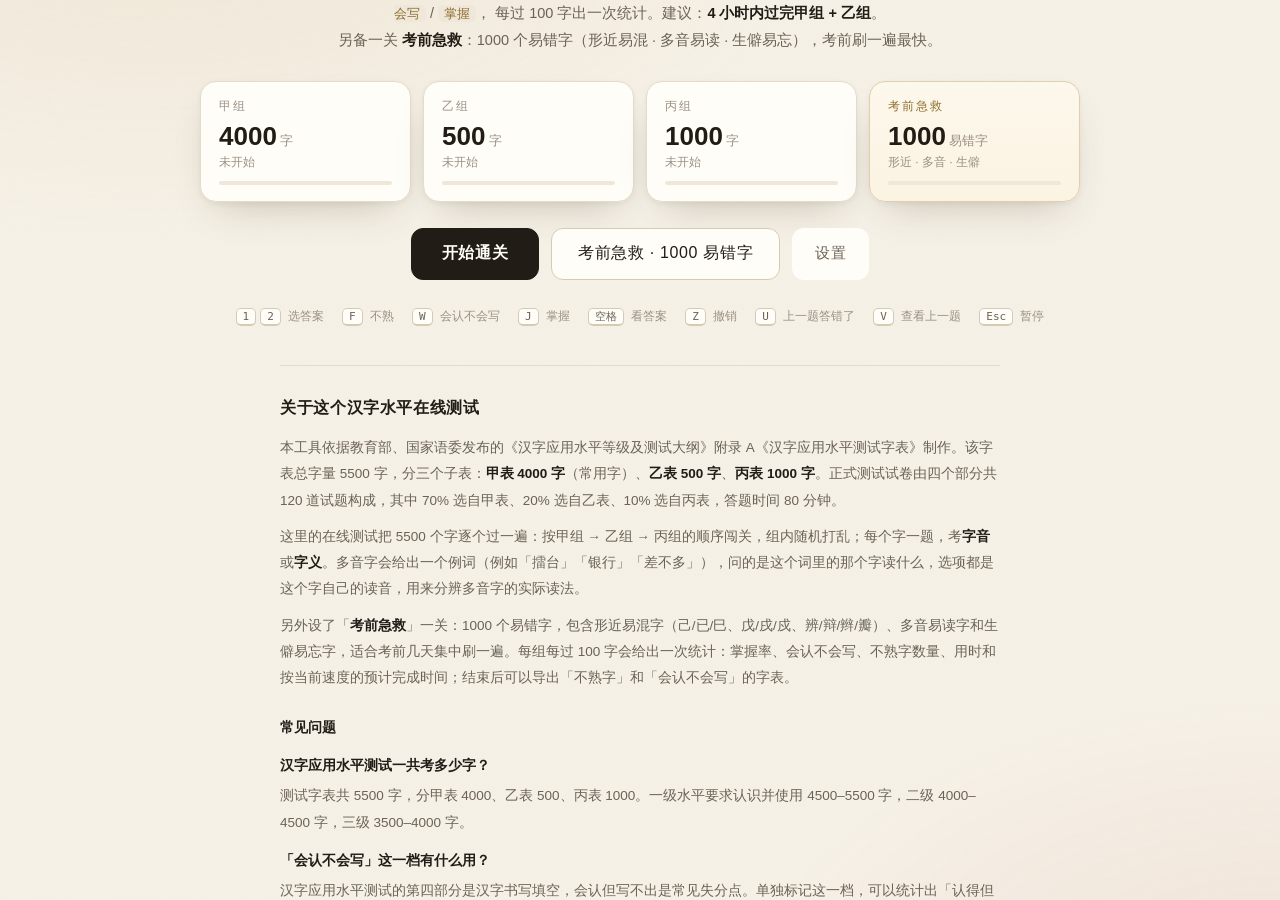
==== commit 289f7919: "hzc publish" ====
--- a/hzc/index.html
+++ b/hzc/index.html
@@ -5,7 +5,44 @@
 <meta name="viewport" content="width=device-width, initial-scale=1">
 <meta name="color-scheme" content="light only">
 <meta name="supported-color-schemes" content="light only">
-<title>汉字应用水平测试 · 5500 字通关</title>
+<title>汉字应用水平测试 5500字在线测试｜甲/乙/丙表 + 考前急救1000易错字</title>
+<meta name="description" content="按《汉字应用水平等级及测试大纲》附录A字表制作的在线测试：甲表4000、乙表500、丙表1000，另设考前急救1000个易错字（形近、多音、生僻）。每字一题考读音或释义，多音字给出例词，自动统计掌握率、不熟字，可导出字表。">
+<meta name="keywords" content="汉字应用水平测试,汉字水平测试,5500字,甲表,乙表,丙表,多音字,易错字,错别字,读音测试,在线测试,HZC,普通话,语文">
+<meta name="robots" content="index,follow">
+<meta name="author" content="Entiesci">
+<link rel="canonical" href="https://entiesci.github.io/OnlineTest/hzc/">
+<meta property="og:type" content="website">
+<meta property="og:site_name" content="汉字应用水平测试 · 5500字通关">
+<meta property="og:title" content="汉字应用水平测试 5500字在线测试｜易错字·多音字">
+<meta property="og:description" content="甲表4000 / 乙表500 / 丙表1000 逐字测试，另设考前急救1000易错字。每字一题，自动统计掌握率与不熟字。">
+<meta property="og:url" content="https://entiesci.github.io/OnlineTest/hzc/">
+<meta property="og:locale" content="zh_CN">
+<meta name="twitter:card" content="summary">
+<script type="application/ld+json">
+{
+  "@context":"https://schema.org",
+  "@type":"WebApplication",
+  "name":"汉字应用水平测试 · 5500字通关",
+  "url":"https://entiesci.github.io/OnlineTest/hzc/",
+  "applicationCategory":"EducationalApplication",
+  "operatingSystem":"Web",
+  "inLanguage":"zh-CN",
+  "description":"依据《汉字应用水平等级及测试大纲》附录A字表，逐字测试甲表4000字、乙表500字、丙表1000字的读音与释义，并提供考前急救1000个易错字。",
+  "offers":{"@type":"Offer","price":"0","priceCurrency":"CNY"},
+  "featureList":["5500字逐字测试","多音字例词读音","考前急救1000易错字","掌握率统计","不熟字导出"]
+}
+</script>
+<script type="application/ld+json">
+{
+  "@context":"https://schema.org",
+  "@type":"FAQPage",
+  "mainEntity":[
+    {"@type":"Question","name":"汉字应用水平测试要考多少字？","acceptedAnswer":{"@type":"Answer","text":"《汉字应用水平测试字表》总字量5500字，分甲表4000字、乙表500字、丙表1000字三个子表；正式试卷120题，70%选自甲表、20%选自乙表、10%选自丙表。"}},
+    {"@type":"Question","name":"这个在线测试怎么用？","acceptedAnswer":{"@type":"Answer","text":"按甲组→乙组→丙组的顺序逐字出题，每个字一题考读音或释义。想好后点“不熟”“会认不会写”或“掌握”，每过100字给出一次统计，结束后可导出不熟字表。"}},
+    {"@type":"Question","name":"多音字怎么考？","acceptedAnswer":{"@type":"Answer","text":"多音字会给出一个例词（如“擂台”），问这个词里的那个字读什么，选项是这个字的不同读音。"}}
+  ]
+}
+</script>
 <style>
 :root{
   color-scheme: light;
@@ -122,6 +159,10 @@
   transition:transform .18s ease, opacity .18s ease;
 }
 .hz.pop{animation:pop .28s ease}
+.hz em{font-style:normal;color:var(--red);text-shadow:0 0 30px rgba(209,88,63,.25)}
+.hz.w2{font-size:calc(clamp(96px,17vh,190px) * var(--hzscale,1) * .60)}
+.hz.w3{font-size:calc(clamp(96px,17vh,190px) * var(--hzscale,1) * .44)}
+.hz.w4{font-size:calc(clamp(96px,17vh,190px) * var(--hzscale,1) * .34)}
 @keyframes pop{0%{transform:scale(.94);opacity:.3}100%{transform:scale(1);opacity:1}}
 .q{font-size:15px; color:var(--ink-2); letter-spacing:.06em; min-height:22px}
 .opts{display:flex; gap:14px; margin-top:16px; width:min(520px,100%)}
@@ -252,7 +293,10 @@
 .home .lead{color:var(--ink-2); font-size:14.5px; line-height:1.9; margin:0 auto 26px; max-width:620px}
 .home .lead b{color:var(--ink)}
 .home .lead code{background:var(--track); color:var(--gold-2); padding:1px 6px; border-radius:5px; font-size:13px}
-.lv-cards{display:grid; grid-template-columns:repeat(3,1fr); gap:14px; margin:0 0 26px; text-align:left}
+.lv-cards{display:grid; grid-template-columns:repeat(4,1fr); gap:12px; margin:0 0 26px; text-align:left}
+.lvc.cram{border-color:#e0cfab; background:linear-gradient(180deg,#fdf8ec,#fbf3e2)}
+html[data-theme="dark"] .lvc.cram{border-color:#4a3c25; background:linear-gradient(180deg,#221b11,#1d1710)}
+.lvc.cram .n{color:var(--gold-2)}
 .lvc{border:1px solid var(--line); border-radius:16px; padding:16px 18px; background:var(--panel); box-shadow:var(--shadow)}
 .lvc .n{font-size:12px; color:var(--ink-3); letter-spacing:.16em}
 .lvc .c{font-size:26px; font-weight:600; margin:6px 0 2px; font-variant-numeric:tabular-nums}
@@ -262,6 +306,14 @@
 .home-actions{display:flex; gap:12px; justify-content:center; flex-wrap:wrap}
 .keys{display:flex; gap:18px; justify-content:center; flex-wrap:wrap; margin-top:28px; color:var(--ink-3); font-size:12px}
 .keys kbd{border:1px solid var(--line-2); border-bottom-width:2px; border-radius:5px; padding:1px 6px; background:var(--panel); color:var(--ink-2); font-size:11px; margin-right:4px}
+.about{max-width:720px; margin:40px auto 0; padding-top:26px; border-top:1px solid var(--line); text-align:left; color:var(--ink-2); font-size:13.5px; line-height:1.95}
+.about h2{font-size:16px; color:var(--ink); letter-spacing:.04em; margin:0 0 12px; font-weight:600}
+.about h3{font-size:14px; color:var(--ink); margin:22px 0 8px; font-weight:600}
+.about p{margin:0 0 10px}
+.about b{color:var(--ink)}
+.about .faq{margin:0}
+.about dt{color:var(--ink); font-weight:600; margin-top:12px; font-size:13.5px}
+.about dd{margin:4px 0 0; color:var(--ink-2)}
 
 /* ---------- toast ---------- */
 #toast{
@@ -295,12 +347,13 @@
       <p class="lead">
         依据《汉字应用水平等级及测试大纲》附录 A 字表，按 <b>甲表 4000 → 乙表 500 → 丙表 1000</b> 的顺序闯关，
         组内随机打乱。每个字一道题，考 <b>字音</b> 或 <b>字义</b>；想好后点下方 <code>不熟</code> / <code>会认不会写</code> / <code>掌握</code>，
-        每过 100 字出一次统计。建议：<b>4 小时内过完甲组 + 乙组</b>。
+        每过 100 字出一次统计。建议：<b>4 小时内过完甲组 + 乙组</b>。<br>
+        另备一关 <b>考前急救</b>：1000 个易错字（形近易混 · 多音易读 · 生僻易忘），考前刷一遍最快。
       </p>
       <div class="lv-cards" id="lvCards"></div>
       <div class="home-actions">
-        <button class="btn primary" id="btnStart" style="height:52px;padding:0 34px;font-size:16px">开始通关</button>
-        <button class="btn" id="btnResume" style="height:52px;padding:0 30px;font-size:16px">继续上次</button>
+        <button class="btn primary" id="btnStart" style="height:52px;padding:0 30px;font-size:16px">开始通关</button>
+        <button class="btn" id="btnCram" style="height:52px;padding:0 26px;font-size:16px">考前急救 · 1000 易错字</button>
         <button class="btn ghost" id="btnSettings" style="height:52px">设置</button>
       </div>
       <div class="keys">
@@ -314,17 +367,31 @@
         <span><kbd>V</kbd> 查看上一题</span>
         <span><kbd>Esc</kbd> 暂停</span>
       </div>
+
+      <section class="about">
+        <h2>关于这个汉字水平在线测试</h2>
+        <p>本工具依据教育部、国家语委发布的《汉字应用水平等级及测试大纲》附录 A《汉字应用水平测试字表》制作。该字表总字量 5500 字，分三个子表：<b>甲表 4000 字</b>（常用字）、<b>乙表 500 字</b>、<b>丙表 1000 字</b>。正式测试试卷由四个部分共 120 道试题构成，其中 70% 选自甲表、20% 选自乙表、10% 选自丙表，答题时间 80 分钟。</p>
+        <p>这里的在线测试把 5500 个字逐个过一遍：按甲组 → 乙组 → 丙组的顺序闯关，组内随机打乱；每个字一题，考<b>字音</b>或<b>字义</b>。多音字会给出一个例词（例如「擂台」「银行」「差不多」），问的是这个词里的那个字读什么，选项都是这个字自己的读音，用来分辨多音字的实际读法。</p>
+        <p>另外设了「<b>考前急救</b>」一关：1000 个易错字，包含形近易混字（己/已/巳、戊/戌/戍、辨/辩/辫/瓣）、多音易读字和生僻易忘字，适合考前几天集中刷一遍。每组每过 100 字会给出一次统计：掌握率、会认不会写、不熟字数量、用时和按当前速度的预计完成时间；结束后可以导出「不熟字」和「会认不会写」的字表。</p>
+        <h3>常见问题</h3>
+        <dl class="faq">
+          <dt>汉字应用水平测试一共考多少字？</dt>
+          <dd>测试字表共 5500 字，分甲表 4000、乙表 500、丙表 1000。一级水平要求认识并使用 4500–5500 字，二级 4000–4500 字，三级 3500–4000 字。</dd>
+          <dt>「会认不会写」这一档有什么用？</dt>
+          <dd>汉字应用水平测试的第四部分是汉字书写填空，会认但写不出是常见失分点。单独标记这一档，可以统计出「认得但提笔忘字」的字，集中练习书写。</dd>
+          <dt>成绩会保存吗？</dt>
+          <dd>会。进度和成绩保存在浏览器本地，关掉页面再打开可以接着做；换浏览器或清理浏览器数据后会丢失，建议做完导出字表。</dd>
+          <dt>手机上能用吗？</dt>
+          <dd>可以，页面自适应手机屏幕，触屏点按钮即可。</dd>
+        </dl>
+      </section>
     </div>
   </div>
 
   <!-- ================= 答题 ================= -->
   <div id="play" class="hide" style="flex:1;display:flex;flex-direction:column;min-height:0">
     <div class="hud">
-      <div class="levels" id="levels">
-        <span class="lv" data-g="0">甲组</span>
-        <span class="lv" data-g="1">乙组</span>
-        <span class="lv" data-g="2">丙组</span>
-      </div>
+      <div class="levels" id="levels"></div>
       <div class="hud-mid">
         <div class="hud-row">
           <div class="hud-count"><b id="cNow">0</b> / <span id="cAll">0</span> 字</div>
@@ -386,12 +453,17 @@
 /* ==================================================================
    数据：__DATA__
    ================================================================== */
-const DATA = {"chars":"一乙二十丁厂七卜八人入儿匕几九刁了刀力乃又三干于亏工土士才下寸大丈与万上小口山巾千乞川亿个夕久么勺凡丸及广亡门丫义之尸己已巳弓子卫也女刃飞习叉马乡幺丰王开井天夫元无韦云专丐扎廿艺木五支厅卅不犬太区历歹友尤厄匹车巨牙屯戈比互切瓦止少曰日中贝冈内水见午牛手气毛壬升夭长仁什片仆化仇币仍仅斤爪反介父从仑今凶分乏公仓月氏勿欠风丹匀乌勾凤六文亢方火为斗忆计订户讣认冗讥心尹尺引丑巴孔队办以允予邓劝双书毋幻玉刊未末示击打巧正扑卉扒功扔去甘世艾古节本术札可丙左厉石右布夯戊龙平灭轧东卡北占凸卢业旧帅归旦目且叶甲申叮电号田由只叭史央叱兄叽叼叫叩叨另叹冉皿凹囚四生矢失乍禾仨丘仕付仗代仙仟们仪白仔他斥瓜乎丛令用甩印尔乐句匆册卯犯外处冬鸟务包饥主市立冯玄闪兰半汁汀汇头汉宁穴它讨写让礼讪训议必讯记永司尼民弗弘出阡辽奶奴召加皮边孕发圣对台矛纠驭母幼丝匡邦式迂刑邢戎动扛寺吉扣考托圳老巩圾执扩扪扫地场扬耳芋共芍芒亚芝朽朴机权过亘臣吏再协西压厌戌在百有存而页匠夸夺灰达戍列死成夹夷轨邪尧划迈毕至此贞师尘尖劣光当早吁吐吓旯曳虫曲团吕同吊吃因吸吗吆屿屹岁帆回岂则刚网肉年朱先丢廷舌竹迁乔迄伟传乒乓休伍伎伏优臼伐延仲件任伤价伦份华仰仿伙伪自伊血向似后行舟全会杀合兆企众爷伞创肌肋朵杂危旬旨旮旭负犷匈名各多凫争色壮冲妆冰庄庆亦刘齐交衣次产决亥充妄闭问闯羊并关米灯州汗污江汕汲汛池汝汤忏忙兴宇守宅字安讲讳讴军讶祁讷许讹论讼农讽设访诀寻那迅尽导异弛阱阮孙阵阳收阪阶阴防丞奸如妇妃好她妈戏羽观牟欢买红驮纤驯约级纪驰纫巡寿弄麦玖玛形进戒吞远违韧运扶抚坛技坏抠扰扼拒找批址扯走抄贡汞坝攻赤折抓扳抡扮抢孝坎均坞抑抛投坟坑抗坊抖护壳志块抉扭声把报拟却抒劫芙芜苇邯芸芽花芹芥芬苍芳严芦芯劳克芭苏杆杠杜材村杖杏杉巫极杞李杨杈求忑甫匣更束吾豆两酉丽医辰励否还尬歼来连轩忐步卤坚肖旱盯呈时吴助县里呆吱吠呕园旷围呀吨足邮男困吵串员呐听吟吩呛吻吹呜吭吧邑吼囤别吮岖岗帐岚财囵囫针钉钊牡告我乱利秃秀私每兵邱估体何佐佑但伸佃作伯伶佣低你住位伴身皂伺佛囱近彻役彷返余希坐谷妥含邻岔肝肛肚肘肠龟甸免狂犹狈狄角删鸠条彤卵灸岛邹刨饨迎饪饭饮系言冻状亩况亨床库庇疗吝应这冷庐序辛弃冶忘闰闲间闷羌判兑灶灿灼弟汪沐沛汰沥沏沙汽沃沂沦汹汾泛沧没沟沪沈沉沁怀忧忡怅忱快完宋宏牢究穷灾良证启评补初社祀诅识诈诉罕诊词诏译君灵即层屁尿尾迟局改张忌际陆阿孜陇陈阻附坠妩妓妙妊妖姊妨妒妞努邵忍劲矣鸡纬纭驱纯纱纲纳驳纵纶纷纸纹纺驴纽奉玩环武青责现玫表盂规抹卦坷坯拓拢拔坪抨拣拈坦担坤押抻抽拐拖者拍顶拆拎拥抵拘势抱拄垃拉拦幸拌拧抿拂拙招坡披拨择抬拇坳拗其取茉苦苯昔苛若茂苹苫苗英苓苟苑苞范直茁茄茎苔茅枉林枝杯枢柜枇杳枚析板松枪枫构杭杰述枕杷丧或画卧事刺枣雨卖郁矾矿码厕奈奔奇奄奋态欧殴垄妻轰顷转斩轮软到非叔歧肯齿些卓虎虏肾贤尚旺具昙味果昆国哎咕昌呵咂畅呸明易咙昂迪典固忠咀呻咒咋咐呱呼咚鸣咆咛咏呢咄咖岸岩帖罗帜帕岭迥岷凯败账贩贬购贮图钓制知迭氛垂牦牧物乖刮秆和季委秉佳侍岳佬供使佰例侠侥版侄侦侣侃侧凭侨佩货侈佼依佯帛卑的迫质欣征往爬彼径所舍金刽刹命肴斧怂爸采觅受乳贪念贫忿瓮肤肺肢肿胀朋股肮肪肥服胁周剁昏鱼兔狐忽狗狞咎备炙饯饰饱饲冽变京享庞店夜庙府底疟疙疚疡剂卒郊庚废净妾盲放刻育氓闸闹郑券卷单炬炖炒炊炕炎炉沫浅法泄沽河沾泪沮油泊沿泡注泣泞泻泌泳泥沸泓沼波泼泽治怔怯怵怖怦性怕怜怪怡学宝宗定宠宜审宙官空帘穹宛实试郎诗肩房诙诚衬衫衩视祈诛话诞诡询诣诤该详诧建肃录隶帚屉居届刷屈弧弥弦承孟陋陌孤陕降函限妹姑姐姓姗妮始姆虱迢驾叁参艰线练组绅细驶织驹终驻绊驼绍驿绎经贯契贰奏春帮珑玷珀珍玲珊玻毒型拭挂封持拷拱项垮挎城挟挠政赴赵赳挡拽哉挺括郝垢拴拾挑垛指垫挣挤拼挖按挥挪垠拯某甚荆茸革茜茬荐巷荚带草茧茵茴荞茯荟茶荠荒茫荡荣荤荧故胡荫茹荔南药标栈柑枯柯柄栋相查柚柏栅柳柱柿栏柠枷树勃要柬咸威歪研砖厘厚砌砂泵砚砍面耐耍奎耷牵鸥残殃殆轱轳轴轶轻鸦皆毖韭背战点虐临览竖省削尝昧盹是盼眨哇哄哑显冒映星昨咧昵昭畏趴胃贵界虹虾虽蚁思蚂盅品咽骂勋哗咱响哈哆咬咳咩咪咤哪哟峙炭峡罚贱贴贻骨幽钙钝钞钟钢钠钥钦钧钩钮卸缸拜看矩毡氟氢怎牲选适秕秒香种秋科重复竿笃段便俩贷顺修俏保促俄俐侮俭俗俘信皇泉鬼侵禹侯追俑俊盾待徊衍律很须叙俞剑逃食盆胚胧胆胜胞胖脉胎匍勉狭狮独狰狡狩狱狠贸怨急饵饶蚀饷饺饼峦弯孪将奖哀亭亮度奕迹庭疮疯疫疤咨姿亲音彦飒帝施闺闻闽阀阁差养美姜迸叛送类迷籽娄前酋首逆兹总炳炼炽炯炸烁炮炫烂剃洼洁洪洒柒浇浊洞测洗活涎派洽染洛浏济洋洲浑浒浓津恃恒恢恍恬恤恰恼恨举觉宣宦室宫宪突穿窃客诫冠诬语扁袄祖神祝祠误诱诲说诵郡垦退既屋昼咫屏屎费陡逊眉孩陛陨除险院娃姥姨姻娇姚姣姘娜怒架贺盈勇怠癸蚤柔矜垒绑绒结绕骄绘给绚绛骆络绝绞骇统耕耘耗耙艳泰秦珠班素匿蚕顽盏匪捞栽埔捕埂捂振载赶起盐捎捍捏埋捉捆捐损袁捌都哲逝捡挫捋换挽挚热恐捣壶捅埃挨耻耿耽聂荸恭莽莱莲莫莉莓荷获晋恶莎莹莺真框梆桂桔栖档桐株桥桦栓桃桅格桩校核样根索哥速逗栗贾酌配翅辱唇夏砸砰砾础破原套逐烈殊殉顾轼轿较顿毙致柴桌虔虑监紧逍党逞晒眩眠晓哮唠鸭晃哺晌剔晏晕蚌蚜畔蚣蚊蚪蚓哨哩圃哭哦恩盎鸯唤唁哼唧啊唉唆罢峭峨峰圆峻贼贿赂赃钱钳钵钻钾铀铁铂铃铅铆缺氦氧氨特牺造乘敌秫秤租积秧秩称秘透笔笑笋笆倩债借值倚俺倾倒倘俱倡候赁倪俯倍倦健臭射躬息倔徒徐殷舰舱般航途拿釜耸爹舀爱豺豹颁颂翁胯胰胱胭脍脆脂胸胳脏脐胶脑朕脓玺逛狸狼卿逢鸵留袅鸳皱饿馁凌凄挛恋桨浆衰衷高郭席准座症病疾斋疹疼疲痉脊效离紊唐凋瓷资凉站剖竞部旁旅畜阅羞羔恙瓶拳粉料益兼朔郸烤烘烦烧烛烟烙递涛浙涝浦酒涟涉娑消涓涡浩海涂浴浮涣涤流润涧涕浪浸涨烫涩涌悖悟悄悍悔悯悦害宽家宵宴宾窍窄容窈剜宰案请朗诸诺读扇诽袜袒袖袍被祥课冥谁调冤谅谆谈谊剥恳展剧屑弱陵祟陶陷陪姬娠娱娟恕娥娩娴娘娓通能难预桑骋绢绣验继骏彗球琐理琉琅捧堵措描域捺掩捷排焉掉捶赦堆推埠掀授捻教掏掐掠掂掖培接掷掸控探据掘掺职基聆勘聊娶著菱勒黄菲萌萝菌萎菜萄菊萃菩萍菠菅萤营乾萧萨菇械彬梦梵婪梗梧梢梅检梳梯桶梭救啬曹副票酝酗厢戚硅硕硌奢盔爽聋龚袭盛匾雪辅辆堑颅虚彪雀堂常眶匙晤晨眺睁眯眼眸悬野啪啦曼晦冕晚啄啡畦距趾啃跃跄略蛆蚱蚯蛉蛀蛇唬累鄂唱患啰唾唯啤啥啕啸崖崎崭逻帼崔帷崩崇崛赈婴赊圈铐铛铝铜铡铭铮铲银矫甜秸梨犁秽移笨笼笛笙符笠第笤敏做偕袋悠偿偶偎傀偷您售停偏躯皑兜皎假衅徘徙得衔盘舶船舷舵斜盒鸽敛悉欲彩领脚脖脯豚脸脱匐象够逸猜猪猎猫凰猖猝猕猛祭馄馅馆凑减毫孰烹庶麻庵痔痊痒痕廊康庸鹿盗章竟商旌族旋望率阉阎阐着羚盖眷粘粗粕粒断剪兽焊焕烽焖清添鸿淋淅涯淹渠渐淑淌混淮淆渊淫渔淘淳液淤淡淀深涮涵婆梁渗情惜惭悼惧惕悸惟惆惊惦悴惋惨惯寇寅寄寂宿窒窑窕密谋谍谎谏扈谐谑裆袱祷祸谒谓谗谚谜逮敢尉屠弹隋堕随蛋隅隆隐婊娼婢婚婶婉颇颈翌恿绩绪续骑绰绳维绵绷绸综绽绿缀巢琵琴琶琪瑛琳琦琢琥靓琼斑替揍款堪塔搭堰揩越趁趋超揽堤提揖博揭喜彭揣插揪搜煮援搀裁搁搓搂搅壹握搔揉斯期欺联葫散惹葬募葛董葡敬葱蒋蒂落韩朝辜葵棒棱棋椰植森焚椅椒棵棍椎棉棚棕棺榔椭惠惑逼粟棘酣酥厨厦硬硝确硫雁殖裂雄颊雳雯暂辍雅翘辈悲紫凿辉敞棠赏掌晴睐暑最晰量鼎喷喳晶喇遇喊喱遏晾景畴践跋跌跚跑跛遗蛙蛐蛔蛛蜓蜒蛤蛟喝鹃喂喘喉喻啼喧嵌幅帽赋赌赎赐赔黑铸铺链铿销锁锄锅锈锉锋锌锐甥掣掰短智氮毯毽氯犊鹅剩稍程稀黍税筐等筑策筛筒筏筵答筋筝傣傲傅牌堡集焦傍储皓皖粤奥遁街惩御徨循艇舒逾番释禽舜貂腈腊腌腆脾腋腑腔腕鲁猩猬猾猴飓惫然馈馋装蛮就敦斌痣痘痞痢痪痛童竣阑阔善翔羡普粪尊奠道遂曾焰焙湛港滞湖湘渣渤渺湿温渴溃湍溅滑湃渝湾渡游滋渲溉愤慌惰惺愕惴愣惶愧愉慨割寒富寓窜窝窖窗窘寐扉遍雇裕裤裙禅禄谢谣谤谦遐犀属屡强粥疏隔隙隘媒絮嫂媛婷媚婿登缅缆缉缎缓缔缕骗编骚缘瑟鹉瑞瑰瑜瑕遨瑙魂肆摄摸填搏塌摁鼓摆携蜇搬摇搞塘搪摊聘斟蒜勤靴靶鹊蓝墓幕蓓蓖蓟蓬蓑蒿蓄蒲蓉蒙颐蒸献楔椿楠禁楂楚楷榄想槐槌榆楼概楣椽裘赖甄酪酬感碍碘碑硼碉碎碰碗碌鹌尴雷零雾雹辐辑输督频龄鉴睛睹睦瞄睫睡睬嘟嗜嗑鄙嗦愚暖盟煦歇暗暇照畸跨跷跳跺跪路跤跟遣蜈蜗蛾蜂蜕蛹嗣嗯嗅嗡嗨嗤嗓署置罪罩蜀幌嵩错锚锡锣锤锥锦锨锭键锯锰矮辞稚稠颓愁筹签简筷毁舅鼠催傻像躲魁衙微愈遥腻腰腼腥腮腹腺鹏腾腿鲍猿颖飕触解遛煞雏馍馏酱鹑禀痱痹廓痴痰廉裔靖新韵意雍阙誊粮数煎塑慈煤煌满漠滇源滤滥滔溪溜漓滚溢溯滨溶滓溺粱滩慑慎誉塞寞窥窟寝谨裱褂裸福谬群殿辟障媳嫉嫌嫁叠缚缝缠缤剿静碧瑶璃赘熬韬髦墙墟撂嘉摧赫截誓境摘摔撇聚蔫蔷慕暮摹蔓蔑蔡蔗蔽蔼熙蔚兢榛模槛榻榭榴榜榨榕歌遭酵酷酿酸厮碟碴碱碳磋磁愿臧殡需霆辕辖辗翡雌龈睿裳颗瞅墅嘈嗽嘁嘎踉踊蜻蜡蝈蝇蜘蝉螂蜢嘘嘛嘀幔赚骷锹锻锵镀舞舔稳熏箍箕算箩管箫毓舆僚僧鼻魄魅貌膜膊膀鲜疑孵馒裹敲豪膏塾遮腐瘩瘟瘦廖辣彰竭韶端旗精粼粹粽歉弊熄熔煽潇漆漱漂漫滴漩漾演漏慢慷寨赛寡察蜜寥谭肇褐褪谱隧嫩嫖嫦嫡翟翠熊凳骡缨缩慧撵撕撒撅撩趣趟撑撮撬播擒墩撞撤增撰聪鞋鞍蕉蕊蔬蕴横槽樱樊橡樟橄敷豌飘醋醇醉磕磊磅碾震霄霉辘瞌瞒题暴瞎瞑嘻噎嘶嘲嘹影踢踏踩踮踪蝶蝴蝠蝎蝌蝗蝙噗嘿噢噜嘱幢墨骼骸镊镇镐镑靠稽稻黎稿稼箱篓箭篇篆僵躺僻德艘磐鹞膝膘膛鲢鲤鲫熟摩褒瘪瘤瘫凛颜毅糊遵憋潜澎潮潭潦鲨澳潘澈澜潺澄懂憬憔懊憧憎额翩褥谴鹤憨熨慰劈履嬉豫缭璞撼擂操擅燕蕾薯薛薇擎薪薄颠翰噩橱橙橘整融瓢醒霖霏霓霍霎辙冀餐瞟瞠瞰踹嘴踱蹄蹂蟒蟆螃螟器噪鹦赠默黔镜赞憩穆篮篡篷篙篱儒翱邀衡膨膳雕鲸磨瘾瘸凝辨辩糙糖糕瞥燎燃濒澡激懒憾懈窿禧壁避犟缰缴戴壕擦藉鞠藏薰藐檬檐檩檀礁磷霜霞龋壑瞭瞧瞬瞳瞩瞪嚏曙蹑蹒蹋蹈螳螺蟋蟑蟀嚎羁赡镣穗黏魏簧簇繁黛儡鼾徽爵朦臊膻臃鳃鳄糜癌辫赢糟糠燥懦豁臀臂翼骤藕鞭藤覆瞻蹦嚣髅镭镰馥翻鳍鹰癞瀑襟璧戳彝攒孽警蘑藻攀曝蹲蹭蹿蹬巅簸簿蟹颤靡癣瓣羹鳖爆瀚疆骥鬓壤攘馨耀躁蠕嚼嚷巍籍鳝鳞魔糯灌譬蠢霸露霹躏黯髓癫麝赣蘸囊镶瓤罐矗弋孑仃叵刍讧讫尥岌佤伫汆夙刎汐忖纨坍苣苋芩芪矶呓呃呗帏岐佞攸佚佝伽孚邸疖肓沤汴沆怄忾忪诂诋诌陀甬坨耶杵咔呶岿沓囹罔钗竺迤臾岱侗侏侩佻阜迩狙狒枭饴冼疝劾炝泔泱泅泗沱泯泾宕诓诘戾诠诩孢妯弩迦驷驸绌玳垣挞茗茭柩枸酊殇轲眈咦哔毗剐咿咯哝帧峥钛钡钨竽俨叟俚皈逅徇徉舢鸨弈阂炷洌浃恸恫恻恪袂祛姹羿绔骁骈敖莴莠莅荼莘莞桓桎桧栩豇砝砺砥砣哧哽唢圄唏崂峪觊赅钴舐俸偌倏倭隽倌颀舫奚胴疸疱痂恣烩烬悚谀谄陲娌婀绥邕麸揶掳逵掬掮掇萋菏萦梏梓匮敕豉酞酚戛厩啧喵蚶蛎蛊唿啜铣铤铬逶笺笞偃偻徜龛翎疵袤敝渍淞渎挲涸淙淄惬悻悱惘惚惮谛婵袈绫绮绯绶搽趄揄蛰摒葆葩萱戟鹂厥辎斐喋喃跎啾嗖喽喔嵘崴崽幄嵋锂牍弑颌釉腱鱿猥馊亵痨痦痤痫孳渭愎幂缄缈瑚瑁趔搐剽酩蜃虞嗷嗬嗔嗝暄嗳嗵锛锢稞稗牒觎貉颔腭鲇鲈稣肄痼痿粳煨煊煸裟滦滂窦裨谩媲缜缢摞墒蔻斡槟酶蜚裴龇睽暧踌蜷蜿嘣嶂幛罂锲镁镂犒箔睾膈獐馑瘊瘘熘潢漪慵褓褛暨嫣缥璀撷赭撺蕨蕃磙龊觑嘭踝踞颚噙幡箴鲩獗獠馔麾瘠遴糍潼褴戮缮靛擀熹擞蕻橇樵橹醚赝飙臻氅踵蹉螨噼罹镖篝篦盥鲮鲲鲳獭邂瘴斓澥寰褶璨璐擤罄龌蹊嚓黜黝镫篾臆鳅襄膺麋懑襁孺鳌鬃藩躇蟠黠镯鳏癔癜癖藿麓霭蹶蹼蹴蟾籁鳔鳕鳗麒鏖瀣曦镳纂鳜鳟孀醺礴鹳攫攥颧麟囔乜兀孓仄兮刈爻卞闩邗邛艿匝丕仡仫仞氐邝邙讦弁耒玑圩圭扦芊芨芎芗乩缶氖牝伛伥伧伉囟舛邬饧汊聿艮妁纣纥抟抔坂芫芾芷芮芡芟苎苡邳奁豕忒轫迓邺虬吣岑钋氙氚佟佗佘佥豸奂饬疔闱闳闵炀沅沌汩汨汶怃忤忻怆忸诃陂陉妍妪妣姒劭纰玮忝坩拃拊坼坻苤茏苜苒苘茌茔茕苕枥枞杼砀瓯殁郏轭鸢盱昊杲昕畀呷呦咝岢岬岫帙峁峄钎钒佶侪侬籴戗肱肫狎狍庖兖炜炔沭泸泠泫怙怏怍怩怫戽郓祉诟诨戕亟妲驽绀绉珏珐珂珈拮挝贲垧垓荜莒茼茱荏荃荀茨垩荥荦荨栉柘枰栌枵枳柞栀栎柁甭砒砭殄哐眍禺哂曷哓呲胄虻咣郧咻囿哏哞罘峋钚钣钫氡牯秭笈俦俪俟郗俎瓴胛胗胝朐胫狯狲訇饸饹胤疣疥闾籼洱洇洄洮浔恹恺宥衲衽祜祚诮诰诳鸩弭胥陟娅娆姝怼骅绗挈珙顼珞珲埙埚耆耄贽盍莆莳莜荽荻鸪莼栲栳郴桢桉逑鬲逦厝砧砷轾趸鸬眬晟眙唔晁鸮趿蚍蚬蚝蚧唑崃罡钰钹钺钼铄铎氩氤秣笊俳倜隼倥臬皋郫倨衄徕衾胼胺鸱狷猁狺桀饽凇栾亳疳疴疽痈衮阄阆粑烨郯涞涅涔浜浠浣浚悭悒悌悛冢袢祯诿屐勐奘蚩娉娲娣逡骊绦绨鸶焘舂琏掴赧捭鸷捩聃菁堇萘菽菖萸菟萏菡棂郾鄄硭硒瓠殒殓殍赉辄眦眵喏勖晗啭啮蛄蚰蛏蚴啁啐唷啖啷唳铙铠铢铧铨铩铰铱氪牾笸笳偈偬舸猗猞斛馗馃鸾庾痍旎阈阊阏焐烯烷渚淇涿淖渑淝淬涪谌皲谕谙粜隍婧婕欸绺绻绾琨琬鼋揳堞揠颉耋聒葚葳葺葸萼蒌葭椟棰椁棣鹁覃酢酡殚辊睑嗒晷跖跆蛲蛭蛳喁喟喑嗟嗞喀喙詈嵬嵯锃锏锑锒氰鹄犍嵇筚筌傈傥傧遑傩畲翕腓腴鲂颍猢觞痧瓿啻颏鹇阒阕遒焯焱鹈湮湎溲湟溆渥湄滁愠愀谟裢祺谡谥谧孱弼巽媪皴婺骛缂彘飨骜髡塬鄢趑搋搛摈毂搡戡鄞靳蓦蒯蒺蒹蒗蓥楝楫楸椴皙榈榉楦楹酮酰酯碚碇碜辏龃龅訾粲睚韪嗉睨睢雎睥嗫戥遢暌跬跶跣跹跻蜊蜍蜉嗥嵊锱雉氲歃稔筠筱煲徭愆艄毹腠腩詹鲅鲋觥馐瘁瘆麂歆阖豢煳煜煅煺滟溘溥溧溽滗溏溟愫骞窠窣褚裾谪媾嫔缙缛辔缟缡骟獒摽踅綦靼鞅蔺蓿鹕蓼榧榫槁榷酽酹碣霁暝蜥蜮蜴嘡嘤罴骶锶箧箸箅箪箜儆僳僭劁魃魆鄱膑鲑鲟銮瘙旖膂鄯糁鹚漕漯潋潴漉漳潍窨褡褙褊谯谰谲屣嫱嫘鹜骠缪缫耦耧瑾璎璋璇髯髫聩觐鞑蕙蕈蕤蕲槿樯靥魇餍霈龉噶暹踟踯踺蝾蝮蝣蝼嘬噍噌噔颛嶙镉镌镍镏稷篑篁篌儋徵滕鲠鲥鲧馓瘢齑羯糌糅熵熠潸潲褫谵勰畿耩耪聱螯髻髭磬颞鞘薨薏薮薅橛樽樨醛醐醍錾遽噤踽螈螅噱噬圜镗镚镝镞氇氆穑魉魈歙鲱鲵鲷鹧廪嬴壅羲甑燧濉潞澧澹窸隰嬗缱螫擢薹藓藁檄懋翳礅磴嚅蟥镪罅簌魍邈燮鹫癍濡濮濞濠濯蹇邃擘蟊鹬鬈瞽鞣藜藠醪蹙燹餮瞿蹚鹭蟮鹮黟髂簪鼬雠糨鎏懵邋鬏醮霪嚯蹰蠖蠓黢髋髌镲籀齁魑羸瀛谶蘖醴霰矍躅黩黧獾颦羼蠡懿霾氍饕鬻鬟鼹癯蠹衢鑫灞襻鬣攮馕爨齉","py":["yī","yǐ","èr","shí","dīng","chǎng","qī","bo","bā","rén","rù","ér","bǐ","jǐ","jiǔ","diāo","le","dāo","lì","nǎi","yòu","sān","gàn","yú","kuī","gōng","tǔ","shì","cái","xià","cùn","dà","zhàng","yǔ","wàn","shàng","xiǎo","kǒu","shān","jīn","qiān","qǐ","chuān","yì","gè","xī","jiǔ","me","sháo","fán","wán","jí","guǎng","wáng","mén","yā","yì","zhī","shī","jǐ","yǐ","sì","gōng","zi","wèi","yě","nǚ","rèn","fēi","xí","chā","mǎ","xiāng","yāo","fēng","wáng","kāi","jǐng","tiān","fū","yuán","wú","wéi","yún","zhuān","gài","zhā","niàn","yì","mù","wǔ","zhī","tīng","sà","bù","quǎn","tài","qū","lì","dǎi","yǒu","yóu","è","pǐ","chē","jù","yá","tún","gē","bǐ","hù","qiè","wǎ","zhǐ","shǎo","yuē","rì","zhōng","bèi","gāng","nèi","shuǐ","jiàn","wǔ","niú","shǒu","qì","máo","rén","shēng","yāo","zhǎng","rén","shén","piàn","pū","huà","chóu","bì","réng","jǐn","jīn","zhǎo","fǎn","jiè","fù","cóng","lún","jīn","xiōng","fēn","fá","gōng","cāng","yuè","shì","wù","qiàn","fēng","dān","yún","wū","gōu","fèng","liù","wén","kàng","fāng","huǒ","wèi","dòu","yì","jì","dìng","hù","fù","rèn","rǒng","jī","xīn","yǐn","chǐ","yǐn","chǒu","bā","kǒng","duì","bàn","yǐ","yǔn","yǔ","dèng","quàn","shuāng","shū","wú","huàn","yù","kān","wèi","mò","shì","jī","dǎ","qiǎo","zhèng","pū","huì","bā","gōng","rēng","qù","gān","shì","ài","gǔ","jié","běn","shù","zhá","kě","bǐng","zuǒ","lì","shí","yòu","bù","hāng","wù","lóng","píng","miè","yà","dōng","kǎ","běi","zhàn","tū","lú","yè","jiù","shuài","guī","dàn","mù","qiě","yè","jiǎ","shēn","dīng","diàn","hào","tián","yóu","zhǐ","bā","shǐ","yāng","chì","xiōng","jī","diāo","jiào","kòu","dāo","lìng","tàn","rǎn","mǐn","āo","qiú","sì","shēng","shǐ","shī","zhà","hé","sā","qiū","shì","fù","zhàng","dài","xiān","qiān","men","yí","bái","zǎi","tā","chì","guā","hū","cóng","lìng","yòng","shuǎi","yìn","ěr","lè","jù","cōng","cè","mǎo","fàn","wài","chù","dōng","niǎo","wù","bāo","jī","zhǔ","shì","lì","féng","xuán","shǎn","lán","bàn","zhī","tīng","huì","tóu","hàn","níng","xué","tā","tǎo","xiě","ràng","lǐ","shàn","xùn","yì","bì","xùn","jì","yǒng","sī","ní","mín","fú","hóng","chū","qiān","liáo","nǎi","nú","zhào","jiā","pí","biān","yùn","fā","shèng","duì","tái","máo","jiū","yù","mǔ","yòu","sī","kuāng","bāng","shì","yū","xíng","xíng","róng","dòng","káng","sì","jí","kòu","kǎo","tuō","zhèn","lǎo","gǒng","jī","zhí","kuò","mén","sǎo","dì","chǎng","yáng","ěr","yù","gòng","sháo","máng","yà","zhī","xiǔ","pǔ","jī","quán","guò","gèn","chén","lì","zài","xié","xī","yā","yàn","xū","zài","bǎi","yǒu","cún","ér","yè","jiàng","kuā","duó","huī","dá","shù","liè","sǐ","chéng","jiā","yí","guǐ","xié","yáo","huà","mài","bì","zhì","cǐ","zhēn","shī","chén","jiān","liè","guāng","dāng","zǎo","xū","tǔ","xià","lá","yè","chóng","qū","tuán","lǚ","tóng","diào","chī","yīn","xī","ma","yāo","yǔ","yì","suì","fān","huí","qǐ","zé","gāng","wǎng","ròu","nián","zhū","xiān","diū","tíng","shé","zhú","qiān","qiáo","qì","wěi","chuán","pīng","pāng","xiū","wǔ","jì","fú","yōu","jiù","fá","yán","zhòng","jiàn","rèn","shāng","jià","lún","fèn","huá","yǎng","fǎng","huǒ","wěi","zì","yī","xuè","xiàng","shì","hòu","xíng","zhōu","quán","huì","shā","hé","zhào","qǐ","zhòng","yé","sǎn","chuàng","jī","lē","duǒ","zá","wēi","xún","zhǐ","gā","xù","fù","guǎng","xiōng","míng","gè","duō","fú","zhēng","sè","zhuàng","chōng","zhuāng","bīng","zhuāng","qìng","yì","liú","qí","jiāo","yī","cì","chǎn","jué","hài","chōng","wàng","bì","wèn","chuǎng","yáng","bìng","guān","mǐ","dēng","zhōu","hàn","wū","jiāng","shàn","jí","xùn","chí","rǔ","tāng","chàn","máng","xīng","yǔ","shǒu","zhái","zì","ān","jiǎng","huì","ōu","jūn","yà","qí","nè","xǔ","é","lùn","sòng","nóng","fěng","shè","fǎng","jué","xún","nà","xùn","jǐn","dǎo","yì","chí","jǐng","ruǎn","sūn","zhèn","yáng","shōu","bǎn","jiē","yīn","fáng","chéng","jiān","rú","fù","fēi","hǎo","tā","mā","xì","yǔ","guān","móu","huān","mǎi","hóng","tuó","xiān","xùn","yuē","jí","jì","chí","rèn","xún","shòu","nòng","mài","jiǔ","mǎ","xíng","jìn","jiè","tūn","yuǎn","wéi","rèn","yùn","fú","fǔ","tán","jì","huài","kōu","rǎo","è","jù","zhǎo","pī","zhǐ","chě","zǒu","chāo","gòng","gǒng","bà","gōng","chì","zhé","zhuā","bān","lūn","bàn","qiǎng","xiào","kǎn","jūn","wù","yì","pāo","tóu","fén","kēng","kàng","fāng","dǒu","hù","ké","zhì","kuài","jué","niǔ","shēng","bǎ","bào","nǐ","què","shū","jié","fú","wú","wěi","hán","yún","yá","huā","qín","jiè","fēn","cāng","fāng","yán","lú","xīn","láo","kè","bā","sū","gān","gāng","dù","cái","cūn","zhàng","xìng","shān","wū","jí","qǐ","lǐ","yáng","chā","qiú","tè","fǔ","xiá","gèng","shù","wú","dòu","liǎng","yǒu","lì","yī","chén","lì","fǒu","hái","gà","jiān","lái","lián","xuān","tǎn","bù","lǔ","jiān","xiào","hàn","dīng","chéng","shí","wú","zhù","xiàn","lǐ","dāi","zhī","fèi","ǒu","yuán","kuàng","wéi","ya","dūn","zú","yóu","nán","kùn","chǎo","chuàn","yuán","nà","tīng","yín","fēn","qiāng","wěn","chuī","wū","kēng","ba","yì","hǒu","dùn","bié","shǔn","qū","gǎng","zhàng","lán","cái","lún","hú","zhēn","dīng","zhāo","mǔ","gào","wǒ","luàn","lì","tū","xiù","sī","měi","bīng","qiū","gū","tǐ","hé","zuǒ","yòu","dàn","shēn","diàn","zuò","bó","líng","yōng","dī","nǐ","zhù","wèi","bàn","shēn","zào","cì","fú","cōng","jìn","chè","yì","páng","fǎn","yú","xī","zuò","gǔ","tuǒ","hán","lín","chà","gān","gāng","dù","zhǒu","cháng","guī","diān","miǎn","kuáng","yóu","bèi","dí","jiǎo","shān","jiū","tiáo","tóng","luǎn","jiǔ","dǎo","zōu","páo","tún","yíng","rèn","fàn","yǐn","xì","yán","dòng","zhuàng","mǔ","kuàng","hēng","chuáng","kù","bì","liáo","lìn","yīng","zhè","lěng","lú","xù","xīn","qì","yě","wàng","rùn","xián","jiān","mèn","qiāng","pàn","duì","zào","càn","zhuó","dì","wāng","mù","pèi","tài","lì","qī","shā","qì","wò","yí","lún","xiōng","fén","fàn","cāng","méi","gōu","hù","shěn","chén","qìn","huái","yōu","chōng","chàng","chén","kuài","wán","sòng","hóng","láo","jiū","qióng","zāi","liáng","zhèng","qǐ","píng","bǔ","chū","shè","sì","zǔ","shí","zhà","sù","hǎn","zhěn","cí","zhào","yì","jūn","líng","jí","céng","pì","niào","wěi","chí","jú","gǎi","zhāng","jì","jì","lù","ā","zī","lǒng","chén","zǔ","fù","zhuì","wǔ","jì","miào","rèn","yāo","zǐ","fáng","dù","niū","nǔ","shào","rěn","jìn","yǐ","jī","wěi","yún","qū","chún","shā","gāng","nà","bó","zòng","lún","fēn","zhǐ","wén","fǎng","lǘ","niǔ","fèng","wán","huán","wǔ","qīng","zé","xiàn","méi","biǎo","yú","guī","mǒ","guà","kě","pī","tuò","lǒng","bá","píng","pēng","jiǎn","niān","tǎn","dān","kūn","yā","chēn","chōu","guǎi","tuō","zhě","pāi","dǐng","chāi","līn","yōng","dǐ","jū","shì","bào","zhǔ","lā","lā","lán","xìng","bàn","níng","mǐn","fú","zhuō","zhāo","pō","pī","bō","zé","tái","mǔ","ào","ǎo","qí","qǔ","mò","kǔ","běn","xī","kē","ruò","mào","píng","shān","miáo","yīng","líng","gǒu","yuàn","bāo","fàn","zhí","zhuó","jiā","jīng","tái","máo","wǎng","lín","zhī","bēi","shū","guì","pí","yǎo","méi","xī","bǎn","sōng","qiāng","fēng","gòu","háng","jié","shù","zhěn","pá","sàng","huò","huà","wò","shì","cì","zǎo","yǔ","mài","yù","fán","kuàng","mǎ","cè","nài","bēn","qí","yǎn","fèn","tài","ōu","ōu","lǒng","qī","hōng","qǐng","zhuǎn","zhǎn","lún","ruǎn","dào","fēi","shū","qí","kěn","chǐ","xiē","zhuó","hǔ","lǔ","shèn","xián","shàng","wàng","jù","tán","wèi","guǒ","kūn","guó","āi","gū","chāng","hē","zā","chàng","pēi","míng","yì","lóng","áng","dí","diǎn","gù","zhōng","jǔ","shēn","zhòu","zǎ","fù","gū","hū","dōng","míng","páo","níng","yǒng","ne","duō","kā","àn","yán","tiē","luó","zhì","pà","lǐng","jiǒng","mín","kǎi","bài","zhàng","fàn","biǎn","gòu","zhù","tú","diào","zhì","zhī","dié","fēn","chuí","máo","mù","wù","guāi","guā","gǎn","hé","jì","wěi","bǐng","jiā","shì","yuè","lǎo","gōng","shǐ","bǎi","lì","xiá","jiǎo","bǎn","zhí","zhēn","lǚ","kǎn","cè","píng","qiáo","pèi","huò","chǐ","jiǎo","yī","yáng","bó","bēi","de","pò","zhì","xīn","zhēng","wǎng","pá","bǐ","jìng","suǒ","shě","jīn","guì","shā","mìng","yáo","fǔ","sǒng","bà","cǎi","mì","shòu","rǔ","tān","niàn","pín","fèn","wèng","fū","fèi","zhī","zhǒng","zhàng","péng","gǔ","āng","fáng","féi","fú","xié","zhōu","duò","hūn","yú","tù","hú","hū","gǒu","níng","jiù","bèi","zhì","jiàn","shì","bǎo","sì","liè","biàn","jīng","xiǎng","páng","diàn","yè","miào","fǔ","dǐ","nüè","gē","jiù","yáng","jì","zú","jiāo","gēng","fèi","jìng","qiè","máng","fàng","kè","yù","máng","zhá","nào","zhèng","quàn","juǎn","dān","jù","dùn","chǎo","chuī","kàng","yán","lú","mò","qiǎn","fǎ","xiè","gū","hé","zhān","lèi","jǔ","yóu","pō","yán","pào","zhù","qì","nìng","xiè","mì","yǒng","ní","fèi","hóng","zhǎo","bō","pō","zé","zhì","zhēng","qiè","chù","bù","pēng","xìng","pà","lián","guài","yí","xué","bǎo","zōng","dìng","chǒng","yí","shěn","zhòu","guān","kōng","lián","qióng","wǎn","shí","shì","láng","shī","jiān","fáng","huī","chéng","chèn","shān","chǎ","shì","qí","zhū","huà","dàn","guǐ","xún","yì","zhèng","gāi","xiáng","chà","jiàn","sù","lù","lì","zhǒu","tì","jū","jiè","shuā","qū","hú","mí","xián","chéng","mèng","lòu","mò","gū","shǎn","jiàng","hán","xiàn","mèi","gū","jiě","xìng","shān","nī","shǐ","mǔ","shī","tiáo","jià","sān","cān","jiān","xiàn","liàn","zǔ","shēn","xì","shǐ","zhī","jū","zhōng","zhù","bàn","tuó","shào","yì","yì","jīng","guàn","qì","èr","zòu","chūn","bāng","lóng","diàn","pò","zhēn","líng","shān","bō","dú","xíng","shì","guà","fēng","chí","kǎo","gǒng","xiàng","kuǎ","kuà","chéng","xié","náo","zhèng","fù","zhào","jiū","dǎng","zhuāi","zāi","tǐng","kuò","hǎo","gòu","shuān","shí","tiāo","duǒ","zhǐ","diàn","zhēng","jǐ","pīn","wā","àn","huī","nuó","yín","zhěng","mǒu","shèn","jīng","rōng","gé","qiàn","chá","jiàn","xiàng","jiá","dài","cǎo","jiǎn","yīn","huí","qiáo","fú","huì","chá","jì","huāng","máng","dàng","róng","hūn","yíng","gù","hú","yīn","rú","lì","nán","yào","biāo","zhàn","gān","kū","kē","bǐng","dòng","xiāng","chá","yòu","bǎi","zhà","liǔ","zhù","shì","lán","níng","jiā","shù","bó","yào","jiǎn","xián","wēi","wāi","yán","zhuān","lí","hòu","qì","shā","bèng","yàn","kǎn","miàn","nài","shuǎ","kuí","dā","qiān","ōu","cán","yāng","dài","gū","lú","zhóu","yì","qīng","yā","jiē","bì","jiǔ","bèi","zhàn","diǎn","nüè","lín","lǎn","shù","shěng","xuē","cháng","mèi","dǔn","shì","pàn","zhǎ","wa","hǒng","yǎ","xiǎn","mào","yìng","xīng","zuó","liě","nì","zhāo","wèi","pā","wèi","guì","jiè","hóng","xiā","suī","yǐ","sī","mǎ","zhōng","pǐn","yàn","mà","xūn","huā","zán","xiǎng","hā","duō","yǎo","ké","miē","mī","zhà","nǎ","yō","zhì","tàn","xiá","fá","jiàn","tiē","yí","gǔ","yōu","gài","dùn","chāo","zhōng","gāng","nà","yào","qīn","jūn","gōu","niǔ","xiè","gāng","bài","kàn","jǔ","zhān","fú","qīng","zěn","shēng","xuǎn","shì","bǐ","miǎo","xiāng","zhǒng","qiū","kē","zhòng","fù","gān","dǔ","duàn","biàn","liǎ","dài","shùn","xiū","qiào","bǎo","cù","é","lì","wǔ","jiǎn","sú","fú","xìn","huáng","quán","guǐ","qīn","yǔ","hóu","zhuī","yǒng","jùn","dùn","dài","huái","yǎn","lǜ","hěn","xū","xù","yú","jiàn","táo","shí","pén","pēi","lóng","dǎn","shèng","bāo","pàng","mài","tāi","pú","miǎn","xiá","shī","dú","zhēng","jiǎo","shòu","yù","hěn","mào","yuàn","jí","ěr","ráo","shí","xiǎng","jiǎo","bǐng","luán","wān","luán","jiāng","jiǎng","āi","tíng","liàng","dù","yì","jì","tíng","chuāng","fēng","yì","bā","zī","zī","qīn","yīn","yàn","sà","dì","shī","guī","wén","mǐn","fá","gé","chà","yǎng","měi","jiāng","bèng","pàn","sòng","lèi","mí","zǐ","lóu","qián","qiú","shǒu","nì","zī","zǒng","bǐng","liàn","chì","jiǒng","zhà","shuò","pào","xuàn","làn","tì","wā","jié","hóng","sǎ","qī","jiāo","zhuó","dòng","cè","xǐ","huó","xián","pài","qià","rǎn","luò","liú","jì","yáng","zhōu","hún","hǔ","nóng","jīn","shì","héng","huī","huǎng","tián","xù","qià","nǎo","hèn","jǔ","jué","xuān","huàn","shì","gōng","xiàn","tū","chuān","qiè","kè","jiè","guān","wū","yǔ","biǎn","ǎo","zǔ","shén","zhù","cí","wù","yòu","huì","shuō","sòng","jùn","kěn","tuì","jì","wū","zhòu","zhǐ","píng","shǐ","fèi","dǒu","xùn","méi","hái","bì","yǔn","chú","xiǎn","yuàn","wá","lǎo","yí","yīn","jiāo","yáo","jiāo","pīn","nà","nù","jià","hè","yíng","yǒng","dài","guǐ","zǎo","róu","jīn","lěi","bǎng","róng","jié","rào","jiāo","huì","gěi","xuàn","jiàng","luò","luò","jué","jiǎo","hài","tǒng","gēng","yún","hào","bà","yàn","tài","qín","zhū","bān","sù","nì","cán","wán","zhǎn","fěi","lāo","zāi","pǔ","bǔ","gěng","wǔ","zhèn","zài","gǎn","qǐ","yán","shāo","hàn","niē","mái","zhuō","kǔn","juān","sǔn","yuán","bā","dōu","zhé","shì","jiǎn","cuò","lǚ","huàn","wǎn","zhì","rè","kǒng","dǎo","hú","tǒng","āi","āi","chǐ","gěng","dān","niè","bí","gōng","mǎng","lái","lián","mò","lì","méi","hé","huò","jìn","è","shā","yíng","yīng","zhēn","kuāng","bāng","guì","jú","qī","dàng","tóng","zhū","qiáo","huà","shuān","táo","wéi","gé","zhuāng","xiào","hé","yàng","gēn","suǒ","gē","sù","dòu","lì","jiǎ","zhuó","pèi","chì","rǔ","chún","xià","zá","pēng","lì","chǔ","pò","yuán","tào","zhú","liè","shū","xùn","gù","shì","jiào","jiào","dùn","bì","zhì","chái","zhuō","qián","lǜ","jiān","jǐn","xiāo","dǎng","chěng","shài","xuàn","mián","xiǎo","xiāo","láo","yā","huǎng","bǔ","shǎng","tī","yàn","yūn","bàng","yá","pàn","gōng","wén","dǒu","yǐn","shào","lī","pǔ","kū","ó","ēn","àng","yāng","huàn","yàn","hēng","jī","a","āi","suō","bà","qiào","é","fēng","yuán","jùn","zéi","huì","lù","zāng","qián","qián","bō","zuān","jiǎ","yóu","tiě","bó","líng","qiān","mǎo","quē","hài","yǎng","ān","tè","xī","zào","chéng","dí","shú","chèng","zū","jī","yāng","zhì","chēng","mì","tòu","bǐ","xiào","sǔn","bā","qiàn","zhài","jiè","zhí","yǐ","ǎn","qīng","dào","tǎng","jù","chàng","hòu","lìn","ní","fǔ","bèi","juàn","jiàn","chòu","shè","gōng","xī","jué","tú","xú","yīn","jiàn","cāng","bān","háng","tú","ná","fǔ","sǒng","diē","yǎo","ài","chái","bào","bān","sòng","wēng","kuà","yí","guāng","yān","kuài","cuì","zhī","xiōng","gē","zàng","qí","jiāo","nǎo","zhèn","nóng","xǐ","guàng","lí","láng","qīng","féng","tuó","liú","niǎo","yuān","zhòu","è","něi","líng","qī","luán","liàn","jiǎng","jiāng","shuāi","zhōng","gāo","guō","xí","zhǔn","zuò","zhèng","bìng","jí","zhāi","zhěn","téng","pí","jìng","jí","xiào","lí","wěn","táng","diāo","cí","zī","liáng","zhàn","pōu","jìng","bù","páng","lǚ","chù","yuè","xiū","gāo","yàng","píng","quán","fěn","liào","yì","jiān","shuò","dān","kǎo","hōng","fán","shāo","zhú","yān","lào","dì","tāo","zhè","lào","pǔ","jiǔ","lián","shè","suō","xiāo","juān","wō","hào","hǎi","tú","yù","fú","huàn","dí","liú","rùn","jiàn","tì","làng","jìn","zhǎng","tàng","sè","yǒng","bèi","wù","qiāo","hàn","huǐ","mǐn","yuè","hài","kuān","jiā","xiāo","yàn","bīn","qiào","zhǎi","róng","yǎo","wān","zǎi","àn","qǐng","lǎng","zhū","nuò","dú","shàn","fěi","wà","tǎn","xiù","páo","bèi","xiáng","kè","míng","shuí","diào","yuān","liàng","zhūn","tán","yì","bō","kěn","zhǎn","jù","xiè","ruò","líng","suì","táo","xiàn","péi","jī","shēn","yú","juān","shù","é","miǎn","xián","niáng","wěi","tōng","néng","nán","yù","sāng","chěng","juàn","xiù","yàn","jì","jùn","huì","qiú","suǒ","lǐ","liú","láng","pěng","dǔ","cuò","miáo","yù","nà","yǎn","jié","pái","yān","diào","chuí","shè","duī","tuī","bù","xiān","shòu","niǎn","jiào","tāo","qiā","lüè","diān","yē","péi","jiē","zhì","dǎn","kòng","tàn","jù","jué","càn","zhí","jī","líng","kān","liáo","qǔ","zhù","líng","lēi","huáng","fēi","méng","luó","jūn","wēi","cài","táo","jú","cuì","pú","píng","bō","jiān","yíng","yíng","qián","xiāo","sà","gū","xiè","bīn","mèng","fàn","lán","gěng","wú","shāo","méi","jiǎn","shū","tī","tǒng","suō","jiù","sè","cáo","fù","piào","yùn","xù","xiāng","qī","guī","shuò","gè","shē","kuī","shuǎng","lóng","gōng","xí","shèng","biǎn","xuě","fǔ","liàng","qiàn","lú","xū","biāo","què","táng","cháng","kuàng","shi","wù","chén","tiào","zhēng","mī","yǎn","móu","xuán","yě","pā","la","màn","huì","miǎn","wǎn","zhuó","fēi","qí","jù","zhǐ","kěn","yuè","qiāng","lüè","qū","zhà","qiū","líng","zhù","shé","hǔ","lèi","è","chàng","huàn","luō","tuò","wéi","pí","shá","táo","xiào","yá","qí","zhǎn","luó","guó","cuī","wéi","bēng","chóng","jué","zhèn","yīng","shē","quān","kào","dāng","lǚ","tóng","zhá","míng","zhēng","chǎn","yín","jiǎo","tián","jiē","lí","lí","huì","yí","bèn","lóng","dí","shēng","fú","lì","dì","tiáo","mǐn","zuò","xié","dài","yōu","cháng","ǒu","wēi","guī","tōu","nín","shòu","tíng","piān","qū","ái","dōu","jiǎo","jiǎ","xìn","pái","xǐ","dé","xián","pán","bó","chuán","xián","duò","xié","hé","gē","liǎn","xī","yù","cǎi","lǐng","jiǎo","bó","pú","tún","liǎn","tuō","fú","xiàng","gòu","yì","cāi","zhū","liè","māo","huáng","chāng","cù","mí","měng","jì","hún","xiàn","guǎn","còu","jiǎn","háo","shú","pēng","shù","má","ān","zhì","quán","yǎng","hén","láng","kāng","yōng","lù","dào","zhāng","jìng","shāng","jīng","zú","xuán","wàng","lǜ","yān","yán","chǎn","zhe","líng","gài","juàn","zhān","cū","pò","lì","duàn","jiǎn","shòu","hàn","huàn","fēng","mèn","qīng","tiān","hóng","lín","xī","yá","yān","qú","jiàn","shū","tǎng","hùn","huái","xiáo","yuān","yín","yú","táo","chún","yè","yū","dàn","diàn","shēn","shuàn","hán","pó","liáng","shèn","qíng","xī","cán","dào","jù","tì","jì","wéi","chóu","jīng","diàn","cuì","wǎn","cǎn","guàn","kòu","yín","jì","jì","sù","zhì","yáo","tiǎo","mì","móu","dié","huǎng","jiàn","hù","xié","xuè","dāng","fú","dǎo","huò","yè","wèi","chán","yàn","mí","dǎi","gǎn","wèi","tú","dàn","suí","duò","suí","dàn","yú","lóng","yǐn","biǎo","chāng","bì","hūn","shěn","wǎn","pǒ","jǐng","yì","yǒng","jì","xù","xù","qí","chuò","shéng","wéi","mián","bēng","chóu","zōng","zhàn","lǜ","zhuì","cháo","pí","qín","pá","qí","yīng","lín","qí","zuó","hǔ","jìng","qióng","bān","tì","zòu","kuǎn","kān","tǎ","dā","yàn","kāi","yuè","chèn","qū","chāo","lǎn","dī","tí","yī","bó","jiē","xǐ","péng","chuāi","chā","jiū","sōu","zhǔ","yuán","chān","cái","gē","cuō","lǒu","jiǎo","yī","wò","sāo","róu","sī","qī","qī","lián","hú","sàn","rě","zàng","mù","gé","dǒng","pú","jìng","cōng","jiǎng","dì","luò","hán","cháo","gū","kuí","bàng","léng","qí","yē","zhí","sēn","fén","yǐ","jiāo","kē","gùn","chuí","mián","péng","zōng","guān","láng","tuǒ","huì","huò","bī","sù","jí","hān","sū","chú","shà","yìng","xiāo","què","liú","yàn","zhí","liè","xióng","jiá","lì","wén","zàn","chuò","yǎ","qiào","bèi","bēi","zǐ","záo","huī","chǎng","táng","shǎng","zhǎng","qíng","lài","shǔ","zuì","xī","liàng","dǐng","pēn","zhā","jīng","lǎ","yù","hǎn","lí","è","liàng","jǐng","chóu","jiàn","bá","diē","shān","pǎo","bǒ","yí","wā","qū","huí","zhū","tíng","yán","há","jiāo","hē","juān","wèi","chuǎn","hóu","yù","tí","xuān","qiàn","fú","mào","fù","dǔ","shú","cì","péi","hēi","zhù","pù","liàn","kēng","xiāo","suǒ","chú","guō","xiù","cuò","fēng","xīn","ruì","shēng","chè","bāi","duǎn","zhì","dàn","tǎn","jiàn","lǜ","dú","é","shèng","shāo","chéng","xī","shǔ","shuì","kuāng","děng","zhù","cè","shāi","tǒng","fá","yán","dá","jīn","zhēng","dǎi","ào","fù","pái","bǎo","jí","jiāo","bàng","chǔ","hào","wǎn","yuè","ào","dùn","jiē","chéng","yù","huáng","xún","tǐng","shū","yú","fān","shì","qín","shùn","diāo","jīng","là","yān","tiǎn","pí","yè","fǔ","qiāng","wàn","lǔ","xīng","wèi","huá","hóu","jù","bèi","rán","kuì","chán","zhuāng","mán","jiù","dūn","bīn","zhì","dòu","pǐ","lì","huàn","tòng","tóng","jùn","lán","kuò","shàn","xiáng","xiàn","pǔ","fèn","zūn","diàn","dào","suì","céng","yàn","bèi","zhàn","gǎng","zhì","hú","xiāng","zhā","bó","miǎo","shī","wēn","kě","kuì","tuān","jiàn","huá","pài","yú","wān","dù","yóu","zī","xuàn","gài","fèn","huāng","duò","xīng","è","zhuì","lèng","huáng","kuì","yú","kǎi","gē","hán","fù","yù","cuàn","wō","jiào","chuāng","jiǒng","mèi","fēi","biàn","gù","yù","kù","qún","chán","lù","xiè","yáo","bàng","qiān","xiá","xī","shǔ","lǚ","qiáng","zhōu","shū","gé","xì","ài","méi","xù","sǎo","yuàn","tíng","mèi","xù","dēng","miǎn","lǎn","jī","duàn","huǎn","dì","lǚ","piàn","biān","sāo","yuán","sè","wǔ","ruì","guī","yú","xiá","áo","nǎo","hún","sì","shè","mō","tián","bó","tā","èn","gǔ","bǎi","xié","zhē","bān","yáo","gǎo","táng","táng","tān","pìn","zhēn","suàn","qín","xuē","bǎ","què","lán","mù","mù","bèi","bì","jì","péng","suō","hāo","xù","pú","róng","méng","yí","zhēng","xiàn","xiē","chūn","nán","jìn","zhā","chǔ","kǎi","lǎn","xiǎng","huái","chuí","yú","lóu","gài","méi","chuán","qiú","lài","zhēn","lào","chóu","gǎn","ài","diǎn","bēi","péng","diāo","suì","pèng","wǎn","lù","ān","gān","léi","líng","wù","báo","fú","jí","shū","dū","pín","líng","jiàn","jīng","dǔ","mù","miáo","jié","shuì","cǎi","dū","shì","kē","bǐ","suo","yú","nuǎn","méng","xù","xiē","àn","xiá","zhào","jī","kuà","qiāo","tiào","duò","guì","lù","jiāo","gēn","qiǎn","wú","wō","é","fēng","tuì","yǒng","sì","ń","xiù","wēng","hāi","chī","sǎng","shǔ","zhì","zuì","zhào","shǔ","huǎng","sōng","cuò","máo","xī","luó","chuí","zhuī","jǐn","xiān","dìng","jiàn","jù","měng","ǎi","cí","zhì","chóu","tuí","chóu","chóu","qiān","jiǎn","kuài","huǐ","jiù","shǔ","cuī","shǎ","xiàng","duǒ","kuí","yá","wēi","yù","yáo","nì","yāo","miǎn","xīng","sāi","fù","xiàn","péng","téng","tuǐ","bào","yuán","yǐng","sōu","chù","jiě","liú","shā","chú","mó","liú","jiàng","chún","bǐng","fèi","bì","kuò","chī","tán","lián","yì","jìng","xīn","yùn","yì","yōng","quē","téng","liáng","shù","jiān","sù","cí","méi","huáng","mǎn","mò","diān","yuán","lǜ","làn","tāo","xī","liū","lí","gǔn","yì","sù","bīn","róng","zǐ","nì","liáng","tān","shè","shèn","yù","sāi","mò","kuī","kū","qǐn","jǐn","biǎo","guà","luǒ","fú","miù","qún","diàn","pì","zhàng","xí","jí","xián","jià","dié","fù","fèng","chán","bīn","jiǎo","jìng","bì","yáo","lí","zhuì","áo","tāo","máo","qiáng","xū","liào","jiā","cuī","hè","jié","shì","jìng","zhāi","shuāi","piē","jù","niān","qiáng","mù","mù","mó","màn","miè","cài","zhè","bì","ǎi","xī","wèi","jīng","zhēn","mó","kǎn","tà","xiè","liú","bǎng","zhà","róng","gē","zāo","jiào","kù","niàng","suān","sī","dié","chá","jiǎn","tàn","cuō","cí","yuàn","zāng","bìn","xū","tíng","yuán","xiá","niǎn","fěi","cí","kěn","ruì","shang","kē","chǒu","shù","cáo","sòu","qī","gā","liáng","yǒng","qīng","là","guō","yíng","zhī","chán","láng","měng","xū","ma","dí","màn","zhuàn","kū","qiāo","duàn","qiāng","dù","wǔ","tiǎn","wěn","xūn","gū","jī","suàn","luó","guǎn","xiāo","yù","yú","liáo","sēng","bí","pò","mèi","mào","mó","bó","bǎng","xiān","yí","fū","mán","guǒ","qiāo","háo","gāo","shú","zhē","fǔ","dā","wēn","shòu","liào","là","zhāng","jié","sháo","duān","qí","jīng","lín","cuì","zòng","qiàn","bì","xī","róng","shān","xiāo","qī","shù","piāo","màn","dī","xuán","yàng","yǎn","lòu","màn","kāng","zhài","sài","guǎ","chá","mì","liáo","tán","zhào","hè","tuì","pǔ","suì","nèn","piáo","cháng","dí","dí","cuì","xióng","dèng","luó","yīng","suō","huì","niǎn","sī","sā","juē","liāo","qù","tàng","chēng","cuō","qiào","bō","qín","dūn","zhuàng","chè","zēng","zhuàn","cōng","xié","ān","jiāo","ruǐ","shū","yùn","héng","cáo","yīng","fán","xiàng","zhāng","gǎn","fū","wān","piāo","cù","chún","zuì","kē","lěi","bàng","niǎn","zhèn","xiāo","méi","lù","kē","mán","tí","bào","xiā","míng","xī","yē","sī","cháo","liáo","yǐng","tī","tà","cǎi","diǎn","zōng","dié","hú","fú","xiē","kē","huáng","biān","pū","hēi","ō","lū","zhǔ","chuáng","mò","gé","hái","niè","zhèn","gǎo","bàng","kào","jī","dào","lí","gǎo","jià","xiāng","lǒu","jiàn","piān","zhuàn","jiāng","tǎng","pì","dé","sōu","pán","yào","xī","biāo","táng","lián","lǐ","jì","shú","mó","bāo","biě","liú","tān","lǐn","yán","yì","hú","zūn","biē","qián","pēng","cháo","tán","lǎo","shā","ào","pān","chè","lán","chán","chéng","dǒng","jǐng","qiáo","ào","chōng","zēng","é","piān","rù","qiǎn","hè","hān","yùn","wèi","pī","lǚ","xī","yù","liáo","pú","hàn","léi","cāo","shàn","yàn","lěi","shǔ","xuē","wēi","qíng","xīn","báo","diān","hàn","è","chú","chéng","jú","zhěng","róng","piáo","xǐng","lín","fēi","ní","huò","shà","zhé","jì","cān","piǎo","chēng","kàn","chuài","zuǐ","duó","tí","róu","mǎng","má","páng","míng","qì","zào","yīng","zèng","mò","qián","jìng","zàn","qì","mù","lán","cuàn","péng","gāo","lí","rú","áo","yāo","héng","péng","shàn","diāo","jīng","mó","yǐn","qué","níng","biàn","biàn","cāo","táng","gāo","piē","liáo","rán","bīn","zǎo","jī","lǎn","hàn","xiè","lóng","xǐ","bì","bì","jiàng","jiāng","jiǎo","dài","háo","cā","jí","jū","cáng","xūn","miǎo","méng","yán","lǐn","tán","jiāo","lín","shuāng","xiá","qǔ","hè","liǎo","qiáo","shùn","tóng","zhǔ","dèng","tì","shǔ","niè","pán","tà","dǎo","táng","luó","xī","zhāng","shuài","háo","jī","shàn","liào","suì","nián","wèi","huáng","cù","fán","dài","lěi","hān","huī","jué","méng","sāo","shān","yōng","sāi","è","mí","ái","biàn","yíng","zāo","kāng","zào","nuò","huō","tún","bì","yì","zhòu","ǒu","biān","téng","fù","zhān","bèng","xiāo","lóu","léi","lián","fù","fān","qí","yīng","lài","pù","jīn","bì","chuō","yí","zǎn","niè","jǐng","mó","zǎo","pān","pù","dūn","cèng","cuān","dēng","diān","bǒ","bù","xiè","chàn","mí","xuǎn","bàn","gēng","biē","bào","hàn","jiāng","jì","bìn","rǎng","rǎng","xīn","yào","zào","rú","jué","rǎng","wēi","jí","shàn","lín","mó","nuò","guàn","pì","chǔn","bà","lù","pī","lìn","àn","suǐ","diān","shè","gàn","zhàn","náng","xiāng","ráng","guàn","chù","yì","jié","dīng","pǒ","chú","hòng","qì","liào","jí","wǎ","zhù","cuān","sù","wěn","xī","cǔn","wán","tān","jù","xiàn","qín","qí","jī","yì","è","bei","wéi","qí","nìng","yōu","yì","gōu","gā","fú","dǐ","jiē","huāng","ōu","biàn","hàng","òu","kài","sōng","gǔ","dǐ","zhōu","tuó","yǒng","tuó","yé","chǔ","kā","náo","kuī","dá","líng","wǎng","chāi","zhú","yí","yú","dài","dòng","zhū","kuài","tiāo","fù","ěr","jū","fèi","xiāo","yí","xiǎn","shàn","hé","qiàng","gān","yāng","qiú","sì","tuó","mǐn","jīng","dàng","kuāng","jí","lì","quán","xǔ","bāo","zhóu","nǔ","jiā","sì","fù","chù","dài","yuán","tà","míng","jiāo","jiù","gǒu","dīng","shāng","kē","dān","yí","bì","pí","guǎ","yī","gē","nóng","zhēn","zhēng","tài","bèi","wū","yú","yǎn","sǒu","lǐ","guī","hòu","xùn","yáng","shān","bǎo","yì","hé","zhù","liè","jiā","tòng","dòng","cè","kè","mèi","qū","chà","yì","kù","xiāo","pián","áo","wō","yǒu","lì","tú","shēn","guǎn","huán","zhì","guì","xǔ","jiāng","fá","lì","dǐ","tuó","chī","gěng","suǒ","yǔ","xī","láo","yù","jì","gāi","gǔ","shì","fèng","ruò","shū","wō","juàn","guān","qí","fǎng","xī","dòng","dǎn","pào","jiā","zì","huì","jìn","sǒng","yú","chǎn","chuí","lǐ","ē","suí","yōng","fū","yé","lǔ","kuí","jū","qián","duō","qī","hé","yíng","gù","zǐ","kuì","chì","shì","tài","fēn","jiá","jiù","zé","miāo","hān","lì","gǔ","hū","chuài","xǐ","dìng","gè","wēi","jiān","chī","yǎn","lóu","cháng","kān","líng","cī","mào","bì","zì","sōng","dú","sā","hé","cóng","zī","qiè","xìng","fěi","wǎng","hū","dàn","dì","chán","jiā","líng","qǐ","fēi","shòu","chá","jū","yú","zhé","bǐng","bǎo","pā","xuān","jǐ","lí","jué","zī","fěi","dié","nán","tuó","jiū","sōu","lóu","ō","róng","wǎi","zǎi","wò","méi","lǐ","dú","shì","hé","yòu","jiàn","yóu","wěi","sōu","xiè","láo","wù","cuó","xián","zī","wèi","bì","mì","jiān","miǎo","hú","mào","liè","chù","piāo","mǐng","shèn","yú","áo","hē","chēn","gé","xuān","āi","tōng","bēn","gù","kē","bài","dié","yú","háo","hàn","è","nián","lú","sū","yì","gù","wěi","jīng","wēi","xuān","biān","shā","luán","pāng","dòu","bì","mán","pì","zhěn","yì","luò","shāng","kòu","wò","bīn","méi","fēi","péi","zī","kuí","ài","chóu","quán","wān","bēng","zhàng","zhàng","yīng","qiè","měi","lòu","kào","bó","gāo","gé","zhāng","jǐn","hóu","lòu","liū","huáng","yī","yōng","bǎo","lǚ","jì","yān","piāo","cuǐ","xié","zhě","cuān","jué","fān","gǔn","chuò","qù","pēng","huái","jù","è","qín","fān","zhēn","huàn","jué","liáo","zhuàn","huī","jí","lín","cí","tóng","lán","lù","shàn","diàn","gǎn","xī","sǒu","hóng","qiāo","qiáo","lǔ","mí","yàn","biāo","zhēn","chǎng","zhǒng","cuō","mǎn","pī","lí","biāo","gōu","bì","guàn","líng","kūn","chāng","tǎ","xiè","zhàng","lán","xiè","huán","zhě","càn","lù","xǐng","qìng","wò","qī","cā","chù","yǒu","dèng","miè","yì","qiū","xiāng","yīng","mí","mèn","qiǎng","rú","áo","zōng","fān","chú","pán","xiá","zhuó","guān","yì","diàn","pǐ","huò","lù","ǎi","jué","pǔ","cù","chán","lài","biào","xuě","mán","qí","áo","xiè","xī","biāo","zuǎn","guì","zūn","shuāng","xūn","bó","guàn","jué","zuàn","quán","lín","nāng","miē","wù","jué","zè","xī","yì","yáo","biàn","shuān","hán","qióng","nǎi","zā","pī","gē","mù","rèn","dī","kuàng","máng","jié","biàn","lěi","jī","wéi","guī","qiān","qiān","jī","qiōng","xiāng","jī","fǒu","nǎi","pìn","yǔ","chāng","cāng","kàng","xìn","chuǎn","wū","táng","chà","yù","gěn","shuò","zhòu","gē","tuán","póu","bǎn","yán","fèi","zhǐ","ruì","qiàn","shān","zhù","yǐ","pī","lián","shǐ","tè","rèn","yà","yè","qiú","qìn","cén","pō","xiān","chuān","tóng","tuó","shé","qiān","zhì","huàn","chì","dīng","wéi","hóng","mǐn","yáng","yuán","dùn","gǔ","mì","wèn","wǔ","wǔ","xīn","chuàng","niǔ","hē","bēi","xíng","yán","yù","bǐ","sì","shào","pī","wěi","tiǎn","gān","zhǎ","fǔ","chè","chí","piě","lóng","mù","rǎn","qǐng","chí","yíng","qióng","sháo","lì","cōng","zhù","dàng","ōu","mò","jiá","è","yuān","xū","hào","gǎo","xīn","bì","gā","yōu","sī","kě","jiǎ","xiù","zhì","mǎo","yì","qiān","fán","jí","chái","nóng","dí","qiāng","gōng","zhūn","xiá","páo","páo","yǎn","wěi","quē","shù","lú","líng","xuàn","hù","yàng","zuò","ní","fú","hù","yùn","zhǐ","gòu","hùn","qiāng","jí","dá","nú","gàn","zhòu","jué","fà","kē","jiā","jié","wō","bēn","shǎng","gāi","bì","jǔ","tóng","zhū","rěn","quán","xún","cí","è","xíng","luò","xún","zhì","zhè","píng","lú","xiāo","zhǐ","zhà","zhī","lì","duò","béng","pī","biān","tiǎn","kuāng","kōu","yú","shěn","hé","xiāo","cī","zhòu","méng","guāng","yún","xiū","yòu","gén","mōu","fú","xún","bù","bǎn","fāng","dōng","gǔ","zǐ","jí","chóu","lì","qí","xī","zǔ","líng","jiǎ","zhēn","zhī","qú","jìng","kuài","sūn","hōng","hé","le","yìn","yóu","jiè","lǘ","xiān","ěr","yīn","huí","táo","xún","yān","kǎi","yòu","nà","rèn","hù","zuò","qiào","gào","kuáng","zhèn","mǐ","xū","zhì","yà","ráo","shū","duì","huá","háng","qiè","gǒng","xū","luò","huī","xūn","guō","qí","mào","zhì","hé","pú","shí","yóu","suī","dí","gū","chún","kǎo","lǎo","chēn","zhēn","ān","qiú","gé","lǐ","cuò","zhēn","shēn","zhì","dǔn","lú","lóng","chéng","yí","wú","cháo","xiāo","tā","pí","xiǎn","háo","jiè","zuò","lái","gāng","yù","bó","yuè","mù","shuò","duó","yà","yīn","mò","zhào","pái","tì","sǔn","kōng","niè","gāo","pí","jù","nǜ","lái","qīn","pián","àn","chī","juàn","lì","yín","jié","bō","sōng","luán","bó","gān","kē","jū","yōng","gǔn","jiū","láng","bā","yè","tán","lái","niè","cén","bāng","xī","huàn","jùn","qiān","yì","tì","quān","zhǒng","pàn","zhēn","wěi","jī","měng","zàng","chī","pīng","wā","dì","qūn","lí","tāo","tí","sī","dào","chōng","liǎn","guāi","nǎn","bǎi","zhì","liè","dān","jīng","jǐn","nài","shū","chāng","yú","tú","dàn","hàn","líng","yǎn","juàn","máng","xī","hù","yǔn","liàn","piǎo","lài","zhé","zì","chī","nuò","xù","hán","zhuàn","niè","gū","yóu","chēng","yòu","zhāo","cuì","yō","dàn","lāng","lì","náo","kǎi","zhū","huá","quán","shā","jiǎo","yī","kè","wǔ","pǒ","jiā","jì","zǒng","gě","yī","shē","hú","kuí","guǒ","luán","yǔ","yí","nǐ","yù","chāng","è","wù","xī","wán","zhǔ","qí","zhuō","nào","miǎn","féi","cuì","fú","chén","jūn","yù","ān","tiào","huáng","jìng","jié","āi","liǔ","quǎn","wǎn","kūn","wǎn","yuán","xiē","dié","yà","jié","dié","guā","rèn","wēi","qì","xǐ","è","lóu","jiā","dú","chuí","guǒ","dì","bó","tán","cù","tuó","dān","gǔn","jiǎn","dā","guǐ","zhí","tái","náo","zhì","sī","yóng","kuì","yīn","jiē","zī","kā","huì","lì","wéi","cuó","zèng","jiǎn","tī","láng","qíng","gǔ","jiān","jī","bì","quán","lì","tǎng","bīn","huáng","nuó","shē","xī","féi","yú","fáng","yǐng","hú","shāng","shā","bù","chì","kē","xián","qù","què","qiú","chāo","yàn","tí","yān","miǎn","sōu","huáng","xù","wò","méi","chú","yùn","qiǎo","mó","lián","qí","sù","shì","mì","càn","bì","xùn","ǎo","cūn","wù","wù","kè","zhì","xiǎng","ào","kūn","yuán","yān","zī","chuāi","jiān","bìn","gǔ","sǎng","kān","yín","jìn","mò","kuǎi","jí","jiān","làng","yíng","liàn","jí","qiū","duàn","xī","lǘ","jǔ","xuàn","yíng","tóng","xiān","zhǐ","bèi","dìng","chěn","còu","jǔ","bāo","zī","càn","yá","wěi","sù","nì","suī","jū","pì","niè","děng","tà","kuí","kuǐ","dá","xiǎn","xiān","jī","lí","chú","fú","háo","shèng","zī","zhì","yūn","shà","rěn","yún","xiǎo","bāo","yáo","qiān","shāo","shū","còu","nǎn","zhān","bà","fù","gōng","xiū","cuì","shèn","jǐ","xīn","hé","huàn","hú","yù","duàn","tuì","yàn","kè","pǔ","lì","rù","bì","táng","míng","sù","qiān","kē","sū","chǔ","jū","zhé","gòu","pín","jìn","rù","pèi","gǎo","lí","shàn","áo","biāo","xué","qí","dá","yāng","lìn","xu","hú","liǎo","fěi","sǔn","gǎo","què","yàn","lèi","jié","jì","míng","xī","yù","yì","tāng","yīng","pí","dǐ","sī","qiè","zhù","bì","dān","kōng","jǐng","sù","jiàn","qiāo","bá","xū","pó","bìn","guī","xún","luán","sào","yǐ","lǚ","shàn","sǎn","cí","cáo","luò","liàn","zhū","lù","zhāng","wéi","xūn","dā","bèi","biǎn","qiáo","lán","jué","xǐ","qiáng","léi","wù","biāo","móu","sāo","ǒu","lóu","jǐn","yīng","zhāng","xuán","rán","tiáo","kuì","jìn","dá","huì","xùn","ruí","qí","jǐn","qiáng","yè","yǎn","yàn","pèi","yǔ","gá","xiān","chí","zhí","jiàn","róng","fù","yóu","lóu","chuài","jiào","cēng","dēng","zhuān","lín","gé","juān","niè","liú","jì","kuì","huáng","hóu","dān","zhēng","téng","gěng","shí","gǔn","sǎn","bān","jī","jié","zān","róu","shāng","yì","shān","shào","chǐ","zhān","xié","jī","jiǎng","pǎng","áo","áo","jì","zī","qìng","niè","qiào","hōng","yì","sǒu","hāo","jué","zūn","xī","quán","hú","tí","zàn","jù","jìn","jǔ","yuán","xī","jué","shì","huán","tāng","bèng","dī","zú","lu","pǔ","sè","liǎng","xiāo","shè","fēi","ní","diāo","zhè","lǐn","yíng","yōng","xī","zèng","suì","suī","lù","lǐ","dàn","xī","xí","shàn","qiǎn","shì","zhuó","tái","xiǎn","gǎo","xí","mào","yì","dūn","dèng","rú","huáng","qiāng","xià","sù","wǎng","miǎo","xiè","jiù","bān","rú","pú","bì","háo","zhuó","jiǎn","suì","bāi","máo","yù","quán","gǔ","róu","lí","jiào","láo","cù","xiǎn","tiè","qú","tāng","lù","shàn","huán","yī","qià","zān","yòu","chóu","jiàng","liú","měng","lā","jiū","jiào","yín","huò","chú","huò","měng","qū","kuān","bìn","chǎ","zhòu","hōu","chī","léi","yíng","chèn","niè","lǐ","xiàn","jué","zhú","dú","lí","huān","pín","chàn","lí","yì","mái","qú","tāo","yù","huán","yǎn","qú","dù","qú","xīn","bà","pàn","liè","nǎng","náng","cuàn","nàng"],"pyAll":["yī|yí|yì","yǐ|yì|jué","","","dīng|zhēng","chǎng|hǎn|yán|ān","qī|qí","bo|bǔ|pū","bā|bá","","","ér|er|rén","bǐ|pìn","jǐ|jī","jiǔ|jiū","","le|liǎo|liào","dāo|diāo","","nǎi|ǎi","","","gàn|gān|àn","yú|wéi|yū|xū","kuī|yú","","tǔ|dù|chǎ|tú","","cái|zāi","","cùn|cǔn","dà|dài|tài","","yǔ|yù|yú","wàn|mò","shàng|shǎng","","","","","","qǐ|qì","","","gè|gě|gàn","xī|yì","","me|yāo|mó|ma","sháo|shuò|zhuó|dì","","","","guǎng|yǎn|ān","wáng|wú","","","","zhī|zhū|zhì","","jǐ|qǐ","yǐ|sì","sì|yǐ","","zi|zǐ","","yě|yí","nǚ|nǜ|rǔ","","","","chā|chá|chǎ|chà","","","yāo|mì","","wáng|wàng|yù","","jǐng|jìng","","fū|fú","","wú|mó","","","","","zhā|zā|zhá|zhǎ","","","","","zhī|zhì|qí","","","bù|fǒu|fōu|fū|bú","","tài|tā","qū|ōu","","dǎi|è|dāi","","","è|ě","","chē|jū","jù|qú","yá|yà","tún|zhūn","","bǐ|bì|pí|pǐ","","qiè|qiē|qì","wǎ|wà","","shǎo|shào","","","zhōng|zhòng","","","nèi|nà|ruì","","jiàn|xiàn","","","","qì|qǐ","máo|mào","","","yāo|wò|wāi","zhǎng|cháng","","shén|shí","piàn|piān|pàn","pū|pú","huà|huā|huò","chóu|qiú|jū","bì|yìn","","jǐn|fù|nú|jìn","","zhǎo|zhuǎ","fǎn|fàn","jiè|gè","fù|fǔ","cóng|zòng","","","","fēn|fèn|fén","","","","yuè|rù","shì|zhī|jīng","wù|mò","","","","yún|jūn|yùn","wū|wù","gōu|gòu","","liù|lù","","kàng|gāng|gēng","fāng|fáng|fǎng|páng|wǎng","huǒ|huō","wèi|wéi","dòu|dǒu|zhǔ","","","","","","","","","","yǐn|yún","chǐ|chě","","","","","","","yǐ|sì","yǔn|yuán","yǔ|yú|zhù","dèng|shān","","","","wú|móu","","","","","mò|me","shì|qí|zhì|shí","","dǎ|dá","","zhèng|zhēng","pū|pì","","bā|pá|bài|bié","","rēng|rèng","qù|qū","gān|hān","","ài|yì","gǔ|gù|kū","jié|jiē","běn|bēn","shù|zhú|shú","zhá|yà","kě|kè|gē","bǐng|bìng","","","shí|dàn","","","hāng|bèn","","","píng|pián|bìng|bēng","","yà|zhá|gá","","kǎ|qiǎ","běi|bèi","zhàn|zhān|tiē","","","","","","","","","qiě|jū|cú","yè|xié","","","","","hào|háo|xiāo","","yóu|yāo","zhǐ|zhī","bā|pā|ba","","yāng|yīng","chì|huà|é","xiōng|kuàng","jī|jiào","","","","dāo|dáo|tāo","","tàn|yǐ|yòu","rǎn|nán|dān","mǐn|mǐng","āo|wā","","","","","shī|yì","zhà|zuò","","","","","","","","xiān|xiǎn","","men|mén","","bái|bó","zǎi|zǐ|zī","tā|tuó","chì|chè|zhè","","","","lìng|líng|lǐng|lián","","","yìn|yì","","lè|yuè","jù|gōu|gòu|qú","","cè|zhà","","","","chù|chǔ","","niǎo|diǎo","","bāo|páo|fú","","zhǔ|zhù","shì|fú","lì|wèi","féng|píng","xuán|xuàn","","","bàn|pàn","zhī|xié|shí","tīng|tìng|dìng","","tóu|tou","","níng|nìng|zhù","xué|jué","tā|tuó|yí","","xiě|xiè","","","","","","","","","","sī|cí|sì","ní|nǐ","","","","","","","","","zhào|shào","","","biān|bian","","fā|fà","shèng|kū","","tái|tāi|yí|sì","","","","mǔ|mú|wǔ|wú","yòu|yào","","kuāng|wāng","","shì|tè","","","xíng|gěng","róng|rēng","","káng|gāng","sì|shì","","","","","zhèn|quǎn|chóu|huái","","","jī|jí|jié","","","","sǎo|sào","dì|de","chǎng|cháng","","ěr|réng","yù|yú|xū|yǔ","gòng|gōng|gǒng|hóng","sháo|xiào|què|dì","máng|huāng|huǎng|wáng","","","","pǔ|piáo|pò|pū|pō","jī|wèi","","guò|guō","gèn|xuān|gèng","","","","","","yā|yà","","xū|qu","","bǎi|bó|mò","yǒu|yòu|wěi","","ér|néng","","","kuā|kuà|kuǎ","","","dá|tì|tà","","liè|lì","","","jiā|gā|jiá","","","xié|yá|yé|xú|shé","","huà|huá|guò|guǒ|huai","","","zhì|dié","","","","","","","guāng|guàng","dāng|dàng","","xū|yū|yù","tǔ|tù","xià|hè|hà","","","chóng|huǐ","qū|qǔ","tuán|qiú","","tóng|tòng","","chī|qī","","","ma|má|mǎ","","","yì|gē","","fān|fán|fàn","","qǐ|kǎi","","","","ròu|rù","nián|nìng","zhū|shū","","","","shé|guā","","","","","","chuán|zhuàn","","","xiū|xù","","jì|zhì|qí|qì","fú|fù","yōu|yóu","","","","","jiàn|móu","rèn|rén|lìn","","jià|jie|jiè","","fèn|bīn","huá|huà|huā","yǎng|áng","fǎng|páng","huǒ|huo","","","","xuè|xiě","","shì|sì","","xíng|háng|héng|xìng|hàng","","","huì|kuài","","hé|gě","","","zhòng|yín","","","chuàng|chuāng","jī|jì","lē|lèi|lè|jīn","","zá|duǒ","","xún|jūn","","gā|xù","","","","","míng|mìng","gè|gě","","","","sè|shǎi","","chōng|chòng","","bīng|níng","zhuāng|péng","","","","qí|jì","","yī|yì","cì|zī|cí","","","hài|jiē","","wàng|wáng","","","","","bìng|bīng","","","dēng|dīng","","hàn|hán|gān","","","shàn|shuàn","jí|jī","","chí|tuó|chè","","tāng|shāng","chàn|qiǎn|qiān","","xīng|xìng","","shǒu|shòu","zhái|chè|dù","","","","","","","","qí|zhǐ","","xǔ|hǔ","","lùn|lún","","","fěng|fèng","","","","xún|xín","nà|nā|nuó|nuò|nèi","","jǐn|jìn","","yì|yí","","","ruǎn|yuán","","","","","","","","","chéng|shèng|zhēng|zhěng","jiān|gān","","","fēi|pèi","hǎo|hào","tā|jiě|chí","","xì|hū","yǔ|hù","guān|guàn","móu|mù|mào","","","hóng|gōng","tuó|duò","xiān|qiàn","xùn|xún","yuē|yāo","","jì|jǐ","","","xún|yán|shùn","","nòng|lòng","","","","","","","tūn|tiān","","","","yùn|yǔn","fú|pú","","","jì|qí","huài|pī|péi","","rǎo|yòu","","jù|jǔ","zhǎo|huá","pī|pí","","","","chāo|suō|chào|chǎo","","","","","","zhé|shé|zhē|tí","","bān|pān","lūn|lún","bàn|fěn|fēn|huǒ","qiǎng|qiāng","","kǎn|kàn","jūn|yùn","","","","tóu|dòu","","kēng|kàng","kàng|gāng","fāng|fáng","","","ké|qiào","","kuài|yué","","niǔ|chǒu|zhǒu|zhòu","shēng|qìng","bǎ|bà|pá","","","","","","","","","hán|hàn","yún|yùn","","","","jiè|gài","","","","","lú|lǔ|hù","xīn|xìn","","","bā|pā","","gān|gǎn|gàn","gāng|gàng|gōng","dù|dǔ|tú","","","","","shān|shā","","","","","","chā|chà","","tè|dǎo","fǔ|fū|pǔ","","gèng|gēng","","wú|yú|yá","","","","lì|lí","yī|yì","","","fǒu|pǐ","hái|huán|fú","","","","","","tǎn|kěng","","lǔ|xī","","xiào|xiāo","","dīng|chéng","chéng|kuáng|chěng","","wú|tūn","zhù|chú","","lǐ|li","dāi|bǎo|ái","zhī|zī|qì","","ǒu|ōu|òu","yuán|wán","","","ya|yā|xiā","dūn|tún|tǔn","zú|jù","","","","chǎo|chāo|miǎo|chào","chuàn|guàn|quàn","yuán|yùn|yún","nà|nè|na|nuò|ne","tīng|yǐn|yí","yín|yǐn|jìn","fēn|pèn","qiāng|qiàng","","chuī|chuì","","kēng|háng|hàng","ba|bā|pā","yì|è","","dùn|tún","bié|biè","","","gǎng|gāng","","","","","","","dīng|dìng","","","gào|jū|gù","","","","","","","","","","gū|gù","tǐ|tī|bèn|cuì","hé|hè","","","dàn|tǎn|yàn","","diàn|tián","zuò|zuō|zuó","bó|bǎi|mò|bà","","yōng|yòng","","","","wèi|lì","bàn|pàn","shēn|juān","","cì|sì","fú|fó|bó|bì","cōng|chuāng","","","","páng|fǎng|fáng","","yú|tú|xú|yù","","","gǔ|lù|yù","","hán|hàn","","","","","dù|dǔ","","","guī|jūn|qiū","diān|diàn|tián|shèng|yìng","miǎn|wèn|wǎn","kuáng|jué","yóu|yòu","","dí|tì","jiǎo|jué|lù|gǔ","","","","","luǎn|kūn","","","","páo|bào","","yíng|yìng","","","yǐn|yìn","xì|jì","yán|yàn|yín","","","","","hēng|xiǎng|pēng","","","bì|pí|pǐ","","","yīng|yìng","zhè|zhèi","lěng|líng|lǐng","","","","","","wàng|wáng","","","jiān|jiàn","mèn|mēn","","","duì|ruì|duó","","","","dì|tì|tuí","wāng|wǎng|hóng","","","","","qī|qiè","shā|shà|suō","qì|gài|yǐ","","yí|yín","","","fén|pén|fēn","fàn|fěng|fá","","méi|mò|me","","","shěn|chén|tán","","","huái|fù","yōu|yòu","","","chén|dàn","","wán|kuān","","","láo|lào|lóu","jiū|jiù","","","liáng|liǎng","","","","","","","","","shí|shì|zhì","","","hǎn|hàn","","","","","","","","","","niào|suī","wěi|yǐ","","","","","","","lù|liù","ā|ē|ě|ǎ|à","","","","zǔ|zhù","fù|bù|fū","","","jì|jī","miào|miǎo","rèn|rén","yāo|jiǎo","","fáng|fāng","","niū|hào","","","rěn|rèn","jìn|jìng","yǐ|xián","","","","","","","","","","","lún|guān","","","wén|wèn","","","","","","","","qīng|jīng","","","","","","","mǒ|mā|mò","","kě|kē|jiōng","pī|huài","tuò|tà|zhí","","bá|bō|bié|fá|bèi","","pēng|bēng","","niān|niǎn|diān","","dān|dàn|dǎn|jiē","","yā|xiá|jiǎ","chēn|shēn","","","tuō|chǐ","","pāi|bó","","chāi|chè|chì|cā","līn|līng","","dǐ|zhǐ|qí","jū|gōu|jǔ|jú","","bào|pāo|pǒu","","lā|la","lā|lá|lǎ|là|la","","xìng|niè","bàn|pān","níng|nǐng|nìng","","fú|bì|pì|fèi","","zhāo|qiáo|sháo","","","","zé|zhái","tái|chī","","ào|āo|yǒu","ǎo|ào|niù|yù","qí|jī|jì","qǔ|qū","","kǔ|gǔ|hù","","xī|cuò","kē|hē","ruò|ré|rè|rě","","píng|pēng","shān|shàn|tiān|chān","","yīng|yāng","líng|lián","gǒu|gōu","yuàn|yuān|yù|yùn","bāo|páo|biāo","","","zhuó|zhú","jiā|qié","","tái|tāi","","wǎng|kuáng","","zhī|qí","","","guì|jǔ","pí|bǐ|bì|pī","","","xī|sī","","","","","","háng|kàng|kāng","","","zhěn|chén","pá|bà","sàng|sāng","huò|yù","","","shì|zì","cì|cī|qì","","yǔ|yù","","","","","","cè|si","","bēn|bèn|fèn","qí|jī|ǎi|yǐ","yǎn|yān","fèn|kǎng","","","","","qī|qì","","","zhuǎn|zhuàn|zhuǎi","","","","","fēi|fěi","","","","","xiē|suò|suō","zhuó|zhuō","hǔ|hù","","","","shàng|cháng","","","tán|yù","wèi|mèi","guǒ|luǒ|guàn","kūn|hún|kùn","","","gū|gu","chāng|chàng","hē|hā|ā|a|kē","","","","míng|mèng","","","áng|yàng","","diǎn|tiǎn","","","jǔ|zuǐ","","","zǎ|zé|zhā|zhà","fù|fú","gū|guā|guǎ","hū|xiāo|xū|hè|xià","","","","","","ne|ní|nǐ|nī","","kā|gā|jiā","","","tiē|tiě|tiè","luó|luō","","pà|mò","lǐng|líng","","","","","","","","","","","","","zhī|zhì","dié|yì|dá","","chuí|zhuì","","","","","","","hé|hè|hú|huó|huò","","wěi|wēi|wèi","","","","","lǎo|liáo","gōng|gòng","","bǎi|mò","lì|liè","","jiǎo|yáo","","","","","","cè|zè|zhāi","","","","","","jiǎo|jiāo|xiáo","yī|yǐ","","","bēi|bǐ|bì|pí|bān","de|dī|dí|dì","pò|pǎi","","","","wǎng|wàng","","","","","shě|shè|shì","jīn|jìn","","shā|chà","","","","","","cǎi|cài","","shòu|dào","","","","","","","","fèi|pèi","zhī|shì","","","","","āng|háng|gāng","","féi|bǐ","fú|fù|bì|bó","","","","hūn|hùn","","tù|tú|chān","","","","","jiù|gāo","","","","","","","","","","","","","","","","dǐ|de","nüè|yào","gē|yì","","","","zú|cù|cuì","","","","jìng|chēng","","","fàng|fǎng|fāng","kè|kēi","yù|zhòu|yō","máng|méng","","","","quàn|xuàn","juǎn|juàn|quán|quān|gǔn","dān|chán|shàn","","dùn|tún","","","kàng|hāng","yán|yàn|tán","","","qiǎn|jiān","","xiè|yì","gū|gǔ","","zhān|tiān|diàn|chān","","jǔ|jū|jù|jiān|zǔ","yóu|yòu","pō|bó|pò","yán|yǎn|yàn","pào|pāo|páo","zhù|zhòu","qì|lì|sè","nìng|zhù","","mì|bì","","ní|nì|nǐ|niè|nìng","fèi|fú","","","bō|bēi|bì","","","zhì|chí","zhēng|zhèng","","chù|xù","","","","pà|bó","lián|líng|lǐng","","","","","","","","","","","","kōng|kòng|kǒng","lián|chén","qióng|qiōng|kōng","wǎn|yuān|yǔn|yù","","","láng|làng","","jiān|xián","fáng|páng","","","","","chǎ|chà","","qí|guǐ","","","","","","","","","","","","","","lì|dài|yì|dì","","","jū|jī","","shuā|shuà","qū|jué|què|jú","","","","chéng|zhěng|zhèng","","","","","","jiàng|xiáng|xiàng","","xiàn|wěn","","","jiě|jù|xù|zū","xìng|shēng","","nī|ní","","","","","","","cān|cēn|shēn","","","","","","","","","","","","","","","","","jīng|jìng","","qì|xiè|qiè|jié","","zòu|còu","chūn|chǔn","","","diàn|diān","","","","","","dú|dài","","","","fēng|biǎn","","","gǒng|jú","","","kuà|kū|kōu","","xié|jiā","","zhèng|zhēng","","","jiū|jiù","dǎng|dàng","zhuāi|zhuài|yè","","tǐng|tíng","kuò|guā","hǎo|shì","","shuān|quán","shí|shè|jiè","tiāo|tiǎo|táo|diào|tiáo","duǒ|duò","zhǐ|zhī|zhí","","zhēng|zhèng","","pīn|bìng","","","","","yín|kèn","","mǒu|méi","shèn|shén","","rōng|róng|rǒng","gé|jí","qiàn|xī","chá|chí","","xiàng|hàng","","","cǎo|zào","jiǎn|chóng","","","","","","","jì|qí","huāng|huǎng|kāng|huáng","máng|huǎng","","","hūn|xūn","","","","yīn|yìn","","","nán|nā","","","","gān|qián","kū|gū","","","","xiāng|xiàng","chá|zhā|chái","yòu|yóu|zhóu","bǎi|bó|bò","zhà|shān|cè","","zhù|zhǔ","","","níng|chǔ|zhù","jiā|jià","","","yào|yāo|yǎo","","xián|jiǎn|jiān","","wāi|wǎi","yán|yàn|xíng","","lí|chán","","qì|qiè","","bèng|pìn|liú","","","","nài|néng","","kuí|kuǐ","dā|zhé","","","","","","","","zhóu|zhòu","","","","","","","bèi|bēi","","","","","","","shěng|xǐng|xiǎn","xuē|xiāo|qiào|shào","","mèi|wěn|mò","dǔn|zhūn","shì|tí","pàn|fén","","wa|wā|guī|huá|wá","hǒng|hōng|hòng","yǎ|yā","","mào|mò","yìng|yǎng","","","liě|liē|liè|lié|lie","nì|nǐ|zhì","zhāo|zhào","wèi|wēi|wěi","","","","","hóng|jiàng|hòng|gòng","xiā|há","","","sī|sāi","mǎ|mà|mā","zhōng|chōng","","yàn|yān|yè|yuān","","","huā|huá","zán|zá|zǎ|zan","","hā|hǎ|hà|hē|hé","duō|chǐ|zhà|chì|duò","yǎo|jiāo|yāo|jiǎo","ké|hāi|hái|gāi","miē|mie","mī|mǐ|miē|mǎi","","nǎ|na|né|nuó|nǎi","yō|yo","zhì|shì","","","","","","","gǔ|gū|gú","","","","","","gāng|gàng","","yào|yuè","","","","","","","bài|bái","kàn|kān","","","","","","","","shì|kuò","","","","zhǒng|chóng|zhòng","","kē|kè","zhòng|chóng|tóng","","gān|gàn|gǎn","","","biàn|pián|biān","liǎ|liǎng","","","","qiào|xiào|xiāo","","cù|chuò","","","","","","","xìn|shēn","huáng|wǎng","","","qīn|qǐn","","hóu|hòu","zhuī|duī|tuī","","jùn|shùn|dūn","dùn|shǔn|yǔn","dài|dāi","huái|huí","yǎn|yán","","","","","yú|shù","","","shí|sì|yì","","","","dǎn|tán|tǎn|dá","shèng|xīng|qìng|shēng","bāo|páo|pào","pàng|pán|pàn","mài|mò","","","","","","","","jiǎo|xiào","","","hěn|yán|kěn|hǎng","","yuàn|yùn","","","","","","","","","","","jiāng|jiàng|qiāng","","","","liàng|liáng","dù|duó|zhái","","jì|jī","","","","","","","zī|zì","qīn|qìng","","yàn|pán","","","shī|yì|shǐ","","","","","","chà|chā|chāi|cī|chài","","","","","","","","mí|mì","","","qián|jiǎn","","","","zī|cí","","","","","","zhà|zhá","","pào|bāo|páo","","","","wā|guī","jié|jí","","sǎ|xǐ|xiǎn|sěn|cuǐ","","","","dòng|tóng","","xǐ|xiǎn","huó|guō","xián|yàn|diàn","pài|mài|bài|pā","qià|hé","","","","jì|jǐ","yáng|xiáng|yǎng","","","hǔ|xǔ","","","shì|zhì","","","huǎng|guāng","","","","","","","jué|jiào","","","","","xiàn|xiòng","","chuān|chuàn|yuān","","kè|qià","","guān|guàn","","yǔ|yù","biǎn|piān|biān|pián","","zǔ|jiē","shén|shēn","zhù|zhòu|chù","cí|sì","","","","shuō|shuì|yuè","","","kěn|yín","","jì|xì","","","","píng|bǐng|bìng|bīng","shǐ|xī","","","","","","","","chú|zhù|shū","","","wá|wā|guì","lǎo|mǔ","","","","yáo|tiào|táo|yào","jiāo|jiǎo|xiáo","pīn|pín","nà|nuó","","","","","","dài|yí","","zǎo|zhǎo","","jīn|qín|guān","","","","jié|jiē","rào|rǎo","","","gěi|jǐ","","","","luò|lào","","","","","","","hào|máo|mào","bà|pá","","","","","","","nì|tè","cán|tiǎn","","","fěi|fēi|fēn","","zāi|zài","pǔ|bù","","","wǔ|wú","zhèn|zhēn|zhěn","zài|zǎi","gǎn|qián","","","shāo|shào|shǎo|xiāo|qiào","hàn|xiàn|gǎn","","mái|mán","","kǔn|hún","juān|yuán","","","bā|bié","dōu|dū","","","","cuò|zuò","lǚ|luō","","","","","","","","","āi|zhì","āi|ái","","","","","","","mǎng|máng","","","mò|mù","lì|lí|chí","","hé|hè|hē","","","è|ě|wù|wū","shā|suō|suī","","","","kuāng|kuàng|kuáng","","","jú|jié|xié","qī|xī","","tóng|tōng|dòng","","","","shuān|shuàn|quán","táo|tiāo|zhào","wéi|guǐ","gé|luò|hè|gē","","xiào|jiào|jiǎo|qiāo","hé|hú|gāi|kài","yàng|yáng","","","","","dòu|zhù|tóu|qí","lì|liè","jiǎ|gǔ","","","","","chún|zhēn|zhèn","xià|jiǎ","","pēng|pīng|pèng","","","","","tào|tǎo","zhú|dí|zhòu|tún","","","","","","","","dùn|dú","","zhì|zhuì","chái|cī|zhài|zì","","","lǜ|bì","jiān|jiàn","","","","chěng|yíng","","xuàn|huàn|juàn","mián|miǎn|mǐn","","xiāo|xiào|xuē","láo|lào","","huǎng|huàng","bǔ|bū|fǔ","","tī|tì","","yūn|yùn","bàng|bèng|pí|fēng","","","gōng|zhōng","","","","shào|sāo|xiāo|xiào|sào","lī|li|lì|lǐ|mái","","","ó|é|ò","","","","","","hēng|hng","jī|jié","a|ā|á|ǎ|à","āi|ài|ǎi","suō|shuà","bà|ba","","","","","","","","","","","","","zuān|zuàn","","","","","","qiān|yán","","quē|kuǐ","","","","","","zào|cào|cāo","chéng|shèng","dí|huá","","chèng|chēng|píng","zū|jū","jī|zhǐ","","","chēng|chèn|chèng","mì|bì|bié","tòu|shū","","","","","qiàn|qìng","","","","yǐ|jī|yī","ǎn|yàn","","dào|dǎo","tǎng|cháng","jù|jū","chàng|chāng","","","ní|nì|niè","","bèi|péi","","","chòu|xiù","shè|yè|yì","","","jué|juè","","","yīn|yān|yǐn","","","bān|pán|bǎn|bō","","","","","","","","","","","","","wēng|wěng","kuà|kuǎ","","","","","","zhī|zhǐ","","gē|gé|gā","zàng|zāng","","jiāo|xiáo","","","","","guàng|kuáng","","láng|lǎng|làng|hǎng","","féng|péng|páng","","liú|liù|liǔ","","","","","","líng|lìng","","","","","jiāng|jiàng","shuāi|suō|cuī","zhōng|zhòng","gāo|gào","guō|guó","","","","zhèng|zhēng","","","","zhěn|chèn","","","","jí|jǐ","","lí|chī","wěn|wèn","","","","","liáng|liàng","zhàn|zhān","pōu|pǒ","","bù|pǒu","páng|pēng|bēng|bàng","","chù|xù","","","","","","","","liào|liáo","","","","","","","","","zhú|chóng","yān|yīn","lào|luò","","","","","","","","shè|dié","suō|suǒ|suò","","juān|yuàn|xuàn","wō|guō","hào|gǎo|gé","","tú|chú|yé","","","huàn|huì","","","","","","làng|láng","jìn|qīn","zhǎng|zhàng","","","yǒng|chōng","bèi|běi","","qiāo|qiǎo|qiào","","","","","hài|hé","","jiā|jia|jià|jie|gū","","","","","","róng|yǒng","yǎo|yào","","","","","","","","dú|dòu","shàn|shān","","wà|mò","tǎn|zhàn","","páo|bào","bèi|bì|pī|pì","","","míng|mián|miàn","shuí|shéi","diào|tiáo","","","","","","bō|bāo|pū","","","","","","","","táo|yáo|dào","","","jī|yí","","","","","","miǎn|wǎn|wèn","","","","tōng|tòng","néng|tái|nái|nài|xióng","nán|nàn","","","","","","","","","huì|suì","","","","","láng|làng","pěng|fèng","dǔ|zhě|dū","cuò|zé|cì","miáo|mào","","","yǎn|yàn","jié|qiè|chā","pái|pǎi|bài","yān|yí","diào|nuó","chuí|duǒ","shè|cè","duī|zuī","","","xiān|hén","","niǎn|niē|niān","jiào|jiāo","tāo|táo","","lüè|lüě","","yē|yè","péi|pǒu|pī","jiē|xié|shà|chā","zhì|zhī","dǎn|shàn","kòng|kōng|qiāng","tàn|xián","jù|jū","jué|kū","càn|chān|shǎn","","","","","liáo|liú","qǔ|jū|shū","zhù|zhe|zhuó|chú|zhāo","","lēi|lè|lei","","fēi|fěi|fèi","méng|míng","","jūn|jùn","wēi|wěi|wèi","","","","","pú|bèi|bó","","","jiān|guān","","","qián|gān","","","","","bīn|bān","","","lán|lǎn","","wú|wù|yǔ","shāo|shào|xiāo|sào","","","","tī|tí","","suō|xùn","jiù|jiū","","","fù|pì","piào|piāo","","","","qī|cù","guī|hè","","gè|luò|lì","","","shuǎng|shuāng","","","","shèng|chéng","","","","","","","","","què|qiāo|qiǎo","","","","shi|chí","","","","","mī|mí|mǐ|mì","yǎn|wěn","","","yě|shù","","la|lā","","","","","zhuó|zhòu","fēi|pèi|pái|pēi|bài","","","","","","qiāng|qiàng","","qū|jū","","","","","shé|yí|tuó|chí","hǔ|xiāo|guó|xià|háo","lèi|léi|lěi|lǜ|liè","","","","luō|luó|luo","","wéi|wěi","","shá|shà","","","","qí|qǐ|yī","","","","","","","","jué|yù","","","","quān|juān|juàn|quán|juǎn","","dāng|chēng","","","","","zhēng|zhèng","","","jiǎo|jiáo","","jiē|jí","","","","yí|chǐ|yì","","lóng|lǒng","","","","","","tiáo|shào","","","xié|jiē","","","","","","guī|kuǐ|kuài","","","shòu|shú","","","","","","","jiǎ|jià|jie|xià|xiá","","","xǐ|sī","dé|de|děi","","","","","","","xié|xiá|chá|yé","hé|ān","","","","","","","jiǎo|jué","bó|bō","pú|fǔ","tún|dūn|dùn","","tuō|tuì","","","","","","","liè|xī|què","māo|miáo|máo","","","","","","jì|zhài","","","","","","","","","shù|zhù|zhē","má|mā","ān|yǎn|è","","","yǎng|yáng","hén|gèn","","kāng|kàng","yōng|yóng","lù|lǘ","","zhāng|zhàng","","","","zú|sǒu|còu|zòu","xuán|xuàn","","lǜ|shuài|lüè","","","","zhe|zhāo|zháo|zhuó","","gài|gě","","zhān|nián","","","","","","","","","","","qīng|qìng","tiān|tiàn","","lín|lìn","","","yān|yǎn","qú|jù","jiàn|jiān","shū|chù","tǎng|chàng|chǎng","hùn|gǔn|hún|kūn","","","","yín|yàn|yáo","","","chún|zhūn|zhǔn","yè|shì","","dàn|yàn|tán","","","shuàn|shuā","hán|hàn","","","","","","","","","","","wéi|wěi","chóu|qiū|dāo","jīng|liáng","","","","","","","","","","sù|xiǔ|xiù|qī","zhì|dié","","tiǎo|tiāo","","","","","","","","","","","","","","","","","mí|mèi","dǎi|dài|dì","","wèi|yù|yùn","","dàn|tán","suí|duò|tuǒ|tuō","duò|huī","","","","lóng|lōng","","","","","","","","pǒ|pō","jǐng|gěng","","yǒng|tōng","jì|jī","","","","chuò|chāo","","","","bēng|běng|bèng","","zōng|zèng","","lǜ|lù","","cháo|chào","","","","","","","","zuó|zhuó","","jìng|liàng","","","","zòu|còu","kuǎn|xīn","kān|chěn","tǎ|dā|da","dā|tà","","kāi|jiá","yuè|huó","chèn|zhēn|chén|niǎn|zhěn","","chāo|chǎo|chào|tiào","","dī|tí|dǐ|shí|wéi","tí|dī|chí|shí|dǐ","yī|jí","","jiē|qì|hé","xǐ|xī|chì","péng|páng|bāng|pēng","chuāi|chuǎi|chuài|duǒ|zhuī","chā|zhǎ","","sōu|xiāo|sòu|shǎo","","yuán|huàn","","","gē|gé","cuō|cuǒ|chāi","lǒu|lōu","","yī|yīn","wò|òu","sāo|sào","","sī|shǐ","qī|jī","","","","sàn|sǎn|sān","rě|ruò","","mù|bó","gé|gě","dǒng|zhǒng","pú|bèi","","cōng|chuāng","","","luò|là|lào|luō","","cháo|zhāo|zhū","","","","léng|lēng|líng|lèng|chēng","qí|jī","","","","fén|fèn","yǐ|yī","","kē|kuǎn|kě","gùn|hùn|āo|gǔn","chuí|zhuī","","","","guān|guàn","láng|lǎng","","","","","","","hān|hàn","","","shà|xià","yìng|gěng","xiāo|qiào","","liú|chù","","zhí|shi|shì","liè|liě","","","","","","","yǎ|yā|yá","qiào|qiáo","","","","záo|zuò","","chǎng|chèng|zhèng","","","","","","","zuì|cuō","","liàng|liáng","dǐng|zhēn","pēn|pèn","zhā|chā|zha","","lǎ|lá|lā|la","yù|yóng|ǒu","hǎn|kàn|jiān","","","","jǐng|yǐng","","","bá|bèi","diē|dié|tú","","pǎo|páo|bó","bǒ|bì|pō","yí|wèi","wā|jué","","","","tíng|diàn","yán|yàn|dàn","há|gé|hā|é","","hē|hè|yè|kài","","","","","yù|yú","","xuān|xuǎn","qiàn|hǎn|kàn","fú|bī","","","","","","","","","pù|pū","","","","","","","","","","","","","","","","zhì|zhī","","","","","","","","shāo|shào","","","","shuì|tuō|tuì|tuàn","","","zhù|zhú","","","tǒng|dòng|tóng","","","dá|dā","jīn|qián","","","ào|áo","fù|fū","","bǎo|bǔ|pù","","jiāo|qiáo","bàng|páng|bēng|péng","","hào|huī","wǎn|huàn","","ào|yù|yōu","dùn|qūn|xún","","","yù|yà","","","","shū|yù","yú|dòu","fān|pān|fán|bō|pó","","","","","","là|xī","yān|ā|āng","","pí|pái|bì|pì","","","qiāng|kòng","","","","","","","","","","","","","","","dūn|duī|tuán|diāo|dùn","","","","","","huàn|tuǎn","","tóng|zhōng","","","","","","xiàn|yán|yí","","","","diàn|tíng|dìng|zhèng|zūn","dào|dǎo","suì|suí","céng|zēng","","","zhàn|chén|dān|tán|jìn","gǎng|hòng","","","","","","","","wēn|yùn","kě|jié|kài|hé","kuì|huì","tuān|zhuān","jiàn|jiān","huá|gǔ","pài|bá","yú|yū","","","yóu|liú","zī|cí|xuán","","gài|xiè","","huāng|huǎng|huang","duò|tuó","","","zhuì|chuǎn|guà","","","","yú|tōu|yǔ","","","","","","","","jiào|zào","chuāng|cōng","","","","","gù|hù","","","","chán|shàn","","","","","","","","shǔ|zhǔ","","qiáng|jiàng|qiǎng","zhōu|yù","","gé|rǒng|jī","","ài|è","méi|mèi","xù|chù|nǜ|nà","","yuàn|yuán","","","","dēng|dé","","","jī|qī","","","","","","","","","","","","","","","","","","sì|tì","","mō|mó","tián|tiǎn|chén|zhèn","","tā|dā","","","","","zhē|zhé","bān|sù","","gǎo|qiāo|kào","","","","pìn|pìng","","","qín|qí","","bǎ|bà","","lán|la","","mù|màn","","","","péng|pèng","suō|suī","hāo|gǎo","","pú|bó","","méng|mēng|měng","","","","xiē|xiè","","","jìn|jīn","zhā|chá","","kǎi|jiē|jiè","","","","chuí|zhuì|duī","","","gài|guì|jié","méi|měi","","","","zhēn|zhèn|juàn","lào|luò|lù","","gǎn|hàn","","","","péng|pēng","","","","","lù|liù|luò","","","léi|lèi","líng|lián","","","","","","","","","","jīng|jǐng","","","","jié|shè","","","","","kē|kè|hé|xiá","","suo|suō","","nuǎn|xuān","méng|mèng|míng","xù|xiū","xiē|yà","","xiá|xià|jiǎ","","jī|qí","kuà|kù|kuā|kuǎ","","tiào|diào|táo","","","lù|luò","jiāo|qiāo","","qiǎn|qiàn","","","é|yǐ","","tuì|yuè","","","ń|ńg|ňg|ǹg|ň","","wēng|wěng","hāi|hēi","","","","","","","","","","","","","","","","","","","","jù|jū","","","","","chóu|tiáo|diào","","chóu|qiǎo|jiū","","","","","huǐ|huì","","","","","","","kuí|kuǐ|kuài","yá|yú|yù","","","","","","","","","","","","","","","","","","","jiě|jiè|xiè","liú|liù","shā|shà","","","liú|liù","","","","fèi|féi|fěi","","","","","","","","","","yì|yī","","quē|què","","","shù|shǔ|shuò","jiān|jiàn|jiǎn","","","","","","","diān|tián|zhēn","","","","","xī|qī","liū|liù|liú","","","","sù|shuò","","","","nì|ruò|niào","","","","shèn|zhèn","","sāi|sài|sè","","","","","","","","","fú|fù","","","","pì|bì|mǐ|pī","zhàng|zhāng","","","","","","","fèng|féng","","","jiǎo|chāo","","","","","","áo|āo","","","","","","","cuī|zuì|cuò","hè|shì","","","","","","piē|piě|biē","","niān|yān|yàn","","","","mó|mō","màn|mán|wàn","","cài|sà|cā","","bì|biē|piē","","xī|yí","wèi|yù","","","mó|mú","kǎn|jiàn","","","","bǎng|bēng|bàng|páng|péng","","","","","","","niàng|niáng","","","dié|shé","chá|chā","jiǎn|xián","","","","","zāng|cáng|zàng","","xū|nuò|rú|ruǎn","","","","niǎn|zhǎn","","","kěn|yín","","shang|cháng","","","shù|yě","","sòu|shuò|shù","qī|zú|zā","gā|gá|gǎ","liáng|liàng|láng|làng","","qīng|jīng","là|qù|zhà|jí","","","","","","měng|mèng","xū|shī","ma|má","dí|zhé|dī","","zhuàn|zuàn","","","","","","","tiǎn|tān","","xūn|xùn","","","","","","","","","liáo|liǎo|lǎo","sēng|céng","","pò|bó|tuò","","mào|mò","","bó|pò|liè","bǎng|pāng|páng|bàng|pǎng","xiān|xiǎn","yí|níng","","","","","","gāo|gào","","","","dā|da|dá","wēn|wò|yūn","","liào|liáo","","","","","","","jīng|qíng|jìng","lín|lǐn","cuì|suì","","","","","","","","qī|qiè","","piāo|piào|piǎo|biāo","","","","","yǎn|yàn","lòu|lóu","màn|mán","","zhài|sè|qiān","","","chá|cuì","","","","","","tuì|tùn","","suì|zhuì","","piáo|piào|biāo","","","dí|zhái","","","","","","suō|sù","","","sī|xī","sā|sǎ","juē|juè|jué|guì","liāo|liáo|liǎo|lào|liào","qù|cù|qū|cǒu|zōu","tàng|zhēng|zhèng|chéng|tāng","","cuō|zuǒ|zuì|zuān|chuā","","bō|bǒ","","","","","zēng|zèng|céng","zhuàn|xuǎn|suàn","","xié|wā","","jiāo|qiáo|qiāo","ruǐ|juǎn","shū|shǔ","","héng|hèng|guāng|guàng|huáng","cáo|zāo","","fán|fàn","","","","","","","cù|zuò","","","kē|kě","","bàng|páng|pāng","","zhèn|shēn","xiāo|xiào","","","","","","bào|pù|bó","","míng|méng|mián","","yē|yì|shà","","cháo|zhāo","liáo|liào","","tī|dié","tà|tā","cǎi|kuí","","","dié|tiē","","","xiē|hé","","","biān|pián","","hēi|mò|mù","ō|yǔ|yù|ào","","","chuáng|zhuàng","mò|mèi","","hái|gāi","","","gǎo|hào","","","jī|qǐ","","","","","","","","","","","tǎng|tàng","","","","","","","biāo|piǎo","táng|tāng","","","","shú|shóu","mó|mā|mí","","biě|biē","","","","","","hú|hū|hù","","","","pēng|péng","","tán|xún|yǐn|dàn","lǎo|liáo|lào|láo|liǎo","","ào|yù","pān|pàn|bō|pán|fān","","","","chéng|dèng","","","","ào|yù","chōng|zhuàng","","","","rù|nù","","","","yùn|yù|wèi","","pī|pǐ","","xī|xǐ","yù|xiè|shū","","","","léi|lèi|lēi","","","yàn|yān","","","","","","","báo|bó|bò|bù","","","","","chéng|dèng|chén","","","","","xǐng|chéng|jīng","","","","huò|hè|suǒ","","","","cān|sūn","piǎo|piào|piāo","chēng|zhèng","","chuài|shuàn|duàn|chuǎn","","duó|chuò","tí|dì","róu|rǒu","mǎng|měng","má|mò","páng|bǎng","","","","","","","","","","","","","","","","","","","","","péng|pèng","","","","mó|mò","","","","biàn|biǎn|bàn|piàn","","","","","piē|bì","liáo|liǎo|liào","","","zǎo|cāo","jī|jiào|jiāo","","hàn|dàn","","","xǐ|xī","","","","","jiǎo|zhuó","","","","jí|jiè","jū|qū|qiōng","cáng|zàng|zāng","","miǎo|mò","","yán|dān","","tán|shàn","","lín|lìn|lǐn|líng","","","","hè|huò","liǎo|liào","","","","","","","","","","","","","","","","","","","","","","","wèi|wéi|wēi","","cù|chuò|còu","fán|pó|pán","","lěi|léi|lèi","","","","méng|mǎng","sāo|sào","shān|dàn","","","","mí|méi","ái|yán","","","","","zào|sào","","huō|huò|huá","","bì|bei","","","","","","","","","xiāo|áo","","","","fù|bì","","","","","pù|bào|bó","","","","","zǎn|cuán","","","","","","pù|bào","dūn|zún|cún|zūn|cǔn","cèng|céng","","dēng|dèng","","bǒ|bò","bù|bó","","chàn|zhàn","mí|mǐ|má","","","gēng|láng","","bào|bó","","jiāng|jiàng","","","","rǎng|ràng|níng|xiǎng","","","","","jué|jiáo|jiào","rǎng|rāng","","jí|jiè","","","","","guàn|huàn","","","bà|pò","lù|lòu","","","àn|ān","","","","","","náng|nāng","","","","","","","dīng|dǐng","","","","","liào|niǎo","","","","","","","","","","","jù|qǔ","","qín|yín","qí|chí","","","è|e|ài","bei|bài","","","","","yì|dié","gōu|kòu|jū","gā|jiā|qié","","","","","ōu|òu","","hàng|háng|kàng","","kài|qì","sōng|zhōng","","","","tuó|duò","yǒng|dòng","tuó|yí","yé|yē|xié","","kā|kǎ|nòng","náo|ná|nǔ","","dá|tà","","wǎng|wáng","","zhú|dǔ","yí|yǐ|tuó","yú|yǔ|yǒng|kuì","","dòng|tōng|tóng|tǒng","zhū|zhōu","","tiāo|tiáo|tiào|diǎo|yáo","","","","","","","xiǎn|shěng","","hé|kài","","gān|hàn","","qiú|yōu","","tuó|duò|chí","mǐn|miàn","","","","jí|jié","","","","","zhóu|chōu","","jiā|xiè","","","","","","","","jiāo|xiào|qiào","","gǒu|gōu|jǔ|qú","dīng|dǐng","","kē|kě","dān|chěn","yí|xī","","","","","gē|kǎ|lo|luò|kā","","zhēn|zhèng","","","","","","","sǒu|sōu|xiāo","lǐ|lì","","","","","","","","","","","","","dòng|tōng","","","mèi|yì","","","","","","","áo|ào","","yǒu|xiù","","tú|chá|yé|shū","shēn|xīn","guǎn|wǎn|guān","","","guì|huì","xǔ|yǔ","","fá|fǎ|jié|gé","","dǐ|zhǐ","","chī|xià|hè","gěng|yǐng|yìng|ńg|ń","","","xī|xiè","","","","","","","fèng|běng","ruò|rè","","wō|wēi|wǒ","juàn|jùn","","","","","","dǎn|da","","","","","","","","","","","ē|ě","","yōng|yǒng","","","","kuí|kuǐ","","","duō|duó|zhuō","","hé|gē","","gù|jué","","kuì|guì","chì|sōu","shì|chǐ","","","jiá|gā","","","","hān|hán","","","","chuài|chuò|zhuó","xǐ|xiǎn","dìng|tǐng","","","","","","lóu|lǚ","","","","cī|zī|zhài|jì","mào|móu","","","","","sā|suō|shā","","cóng|shuàng","","","","","","","","","","","","","","","","jū|qiè","yú|chōu|yóu|shū|yáo","","bǐng|bìng","bǎo|bāo","","","","","","","","dié|zhá|qiè","nán|nǎn","","","sōu|sù|sòu","lóu|lou","ō|wō|wū|o|ò","","wǎi|wēi|wěi","","","","","","","hé|gé","","jiàn|qián","","wěi|wèi","","","","wù|pī","","","","","","","","","","","","","piāo|piào|piáo|biǎo|biāo","","","","","","chēn|tián","","","āi|ǎi|ài","","","","kē|huà","","","","háo|hé|mò|mà","","","","","","yì|sì","","","","wēi|yù","","","","","pāng|pēng","","bì|pí","mán|màn","pì|bī|pí","","","","","","wò|guǎn","bīn|bīng","","fēi|fěi|pèi|bèi","péi|féi","","kuí|kuì|jì","ài|nuǎn","","quán|juǎn","wān|wǎn","","","","","","","","","","gāo|hào","","","","","","","huáng|huàng|guāng","","","","","jì|jiè","","piāo|piǎo","","","","","","fān|bō|fán|pí","","","qù|qū","","","","","","","zhēn|jiǎn","","","liáo|lǎo","","","","lín|lìn","","tóng|chōng|zhōng","","","","","","","sǒu|sòu","hóng|hòng","","","","","","","","","zhǒng|zhòng","","","","","","","bì|pí","","","","","","","","","","huán|xiàn","zhě|dié|xí","","","","","","qī|xī","cā|chā","","yǒu|yī","","","yì|yǐ","","","","","","","","","","fān|fán","chú|chuò","pán|fán","","","","","","","huò|hé","","","jué|juě|guì","","cù|zú|jiu","","","","","","","áo|biāo","","","","","","","","","","","","","","","nāng|nang","miē|niè","wù|wū","","","","","yáo|xiào","biàn|pán","","","","nǎi|réng|rèng","","","gē|yì|wù","","","dī|dǐ|zhī","","","","biàn|pán","","","wéi|xū|yú","","","qiān|qiàn","","qiōng|xiōng","","","","","","","","cāng|chen","kàng|gāng|kǎng","","","","táng|xíng","","","gěn|gèn|hén","shuò|yuē","","gē|hé","","","","yán|yuán","fèi|fú","","ruì|ruò","","shān|wěi","","","","","","tè|tuī|tēi","","","yè|qiū","","","","","","","","tuó|tuō|tuò|yí","","","zhì|zhài","","","dīng|nè","","","","","","dùn|zhuàn|tún|chún","gǔ|yù|hú","","wèn|wén|mín|mén","","wǔ|wù","","","","","bēi|pí|bì|pō","","","","","","","","","","","zhǎ|zhǎn|zhà|zhá","fǔ|fū|bǔ","","chí|dǐ","piě|pī","","","","","","","","sháo|tiáo","","cōng|zōng","zhù|shù","","","mò|wěn","","","","","","","xīn|xuān","","gā|xiā|xiá|jiǎ","","","","jiǎ|jiá","","","","","","","","","","dí|zá","qiāng|qiàng","","zhūn|chún|tún|zhuō","","","","","","quē|guì|xuè","","","líng|lǐng","xuàn|xuán|juān","hù|tiē","yàng|yāng","zuò|zhà","","fú|fèi|bèi","","","","","","qiāng|zāng","jí|qì","","","","","","","","","jié|jiá","wō|zhuā","bēn|bì","shǎng|jiōng","","","","","","","quán|chuò","","","è|shèng","xíng|yíng","","xún|qián","","","","","","zhǐ|zhī","zhà|zuò|zé","","lì|yuè","duò|tuó|tuǒ","béng|qì","","","","kuāng|qiāng","","yú|yù","","hé|è|hè","","cī|cí|zī","","","guāng|gōng","","xiū|xǔ|xiāo|xù","","gén|hěn|ǹ","","","","","","","","","","","","","qí|sì","xī|chī","","","","zhēn|zhěn|zhūn","zhī|chī|dì","qú|xū|xù|chǔn","","","","hōng|jùn|hēng","","le|gē","","yóu|yòu","","","","","yīn|yān|yē","huí|huì","táo|yáo|dào","","","","","","","","","","","","","","xū|xǔ","zhì|dé","","ráo|rǎo","","","","","qiè|qì|jiá|qià|shì","","","luò|lì","huī|hún","","","qí|zhǐ|shì","","","hé|kě","pú|fǔ","shí|shì","yóu|diào|dí","suī|wěi","","","","","","chēn|lán","","ān|àn","","gé|lì|è","","cuò|jí","","","","","","","chéng|shèng|jīng","yí|chì","wú|wù|ńg|ḿ|ń","cháo|zhāo|chào","","tā|sà|qì","","","háo|cì","","zuò|shì","","","","","","","","","","yīn|yán","","","","tì|diào|zhōu","","kōng|kǒng","","gāo|háo|gū","","","","lái|lài","","","àn|è","","","","","","","","","","","kē|ē|qià","jū|jǔ","","","","láng|làng","","","","","","cén|qián|zàn","bāng|bīn","","","jùn|xùn|cún","","","","quān|xún","","pàn|fán","","","","","zàng|zhuǎng","","pīng|pìn","","","qūn|xùn|suō","","","tí|tì","","dào|tāo","chōng|chuāng|zhōng","","guāi|guó","","bǎi|bā|bǐ","","liè|lì","","","jǐn|qín|jìn","","shū|jiāo","","","tú|tù","","","","yǎn|yān","","","","hù|hú|huò|gū","","","piǎo|bì","","","","","nuò|rě","xù|mào","","","","gū|gǔ","yóu|zhú","","yòu|yǒu|niù","zhāo|zhōu|dāo|tiáo|diào","cuì|zú|zá|è|chuài","yō|yù","","","","","","","","","","","","","wǔ|wú","","","jì|jié|qì","zǒng|cōng","","yī|yǐ|jì|ē|wēi","","","kuí|qiú","","","yǔ|yú","","","","","è|yān","","","","","","zhuō|zhuó","nào|zhào|zhuō|chuò","miǎn|shéng","","cuì|zú","fú|póu","","","","","","","","jié|qiè","āi|ǎi|ê̄|ế|ê̌","","","","","","","xiē|xiè|xié|jiá","","","jié|xié","","guā|guō","rèn|shèn","","","","","","jiā|xiá","","chuí|duǒ","","dì|tì|dài","","tán|qín|yǎn","cù|zuò","tuó|duò","","","","dā|tà|da","","","","","","","yóng|yú","kuì|huài","yīn|yǐn|yìn","jiē|jiè|juē","","kā|kè|ke","huì|zhòu","","wéi|wěi","cuó|cī","","jiǎn|jiàn","","","","gǔ|hú","jiān|qián|jiǎn","jī|xí","","","","","","","","","","","","","","","","","bù|pǒu","chì|dì","kē|ké","","","","qiú|qiū","chāo|zhuō|zhuó|chuò","yàn|yì","","yān|yīn","","sōu|sǒu|shāo","huáng|kuàng","","wò|òu|wū","","","yùn|yǔn|wěn","qiǎo|qiù","","lián|shāo","","","","","càn|chán|jiān|zhàn","","xùn|zhuàn","ǎo|yǔn|wò","","wù|móu|mù","","","","","","","","","zī|cì","chuāi|chǐ|yí","jiān|lián","","gǔ|gū","","kān|zhěn","","","","kuǎi|kuài","","","","","","","","","","","","","","tóng|dòng|chóng","","","","","","","","","zī|zǐ","","","","","","suī|huī|wěi","","","","","tà|ta|tā","","kuǐ|xiè","dá|da","xiǎn|xiān|sǔn","","","","chú|yú","","","shèng|chéng","","zhì|kǎi|yǐ|sì","yūn|yún","shà|xiá","","yún|jūn","","","","","shāo|shào","shū|yú","","","zhān|dàn","bà|bō","","","","","","","","","","","","","","","kè|kài","pǔ|fū|bù|bó|pò","","rù|rú","","","míng|mǐng|mì","","","","","chǔ|zhě|zhǔ","jū|jù","","","","","","","","","","","biāo|biào|piāo|pāo","xué|chì","qí|qì","","yāng|yàng|yǎng","","xu|sù","","liǎo|lù|lǎo|liǔ","","","gǎo|kào|gāo","","","","jié|kě|yà","","","","yù|guō","yì|xí","","","","","","","zhù|zhuó","","","","","","jiàn|zèn","qiāo|qiáo","","","pó|pí|pán","","guī|xié","","","","","","","sǎn|shēn","","cáo|cào","luò|tà|lěi","","","","","","xūn|yìn|yīn","","","biǎn|pián","qiáo|qiào","","","","","","","biāo|piào","móu|miào|miù","","","","jǐn|jìn","","","","","","","","","","xùn|tán","","","jǐn|qín","","","","","","","gá|gé","","","","","","","","","chuài|zuō","jiào|jiāo|jiū","cēng|chēng","","","lín|lǐn","","","","liú|liù","jì|zè","","","","dān|dàn|shàn","zhēng|zhǐ|chéng","","","","","","","","","","","","","","","","","","","","","áo|yóu","","jì|jié","","qìng|qǐng","","qiào|shāo","","","","","","","","quán|chuò","","tí|tǐ","","jù|qú","","","","xī|cì","jué|xué","","huán|yuán","tāng|táng","","dī|dí","","lu|lǔ","","","","","shè|xī|xié","","","","","","","yōng|wèng","","","","","","","dàn|tán|dān|shàn","","xí|xiè","shàn|chán","","shì|zhē","","","","","","","","","dèng|dēng","","","qiāng|qiǎng","","","","miǎo|miáo","","","","rú|ruǎn|ér|nuán|nuò","","bì|pì","","zhuó|shuò|zhào","","","bāi|bò","máo|méng","","","","","","","","","xiǎn|bìng","","qú|jù|jí","tāng|tàng|chēng","","","","","qià|gé","zān|zǎn","","","jiàng|jiāng","","měng|mèng","lā|liè","","jiào|qiáo|zhàn","","huò|xuè","","huò|yuè","","","","","","","hōu|kù","","léi|lián","","","niè|bò","","xiàn|sǎn","","zhú|zhuó","","lí|lái","huān|quán","","","lí|lǐ|luǒ|luó|lì","yì|yī","mái|lí","","","yù|zhōu|jū","","","","","","xīn|xùn","","","","","náng|nǎng","",""],"gl":["数目字","天干第二位","","数目字","","小寺庙","","预料生死未","","能制造工具且能使用工具从事劳动的动物","","小孩子婴","","疑问词","数目字","","","用来切、割、削、砍、刺、铡的带刃的工具","","","再加上，还有二十","数目字","盾牌执","","","工人煤矿","沙泥等的混合物","指读书人学","才能怀","时间、次序在后","长度单位","天大地大人亦大,故大象人形","市制长度单位","给，授予交","数目字十千为一","从低处到高处","面积、范围小的","容器通外面的部分杯","地面上高度大、坡度陡的隆起地貌高","","数目十个百为一","","河流百","其上下","","傍晚，日落的时候朝不保","时间长天长日","用于词尾什","一种有柄的可舀取东西的用具汤","平常，寻常平","小而圆的东西泥","赶上，追上还来得","小寺庙","失去，丢失唇","形状或作用像门的炉","分叉的树","公正合宜的道德、道理或行为正","到，往由京","死人的身体","自身自","","地支的第六位，也用作次序第六","射箭或发弹丸的器具强","儿，儿或女","","文言助词","女性，女人妇","用刀杀手","鸟类或虫类等利用翅膀在空中活动小鸟群","鸟屡次拍着翅膀飞鹰乃学","一端有长齿、另一端有柄的器具","同类中比较大的","城市以外的区域，多指农村","小，排列最末的","容姿美好","国君国","放散，张开百花盛","凿地挖成能取出水的深洞水","","旧时对成年男子的通称农","","","","","特定的门类","","","二日天稍和","度，准则贪欲无","树栽植树","数目字","从总体分出的部分","聚会或宴会等用的大房间客","","","","","划分的地域工业","经过经","","彼此相好的人朋","过错，罪过非臣之","险要的地方险","量词两","陆地上安设轮子的运输工具汽","","指牙齿门","聚积，储存聚草","广二寸","物四骊","","","陶土制作烧成的","禁，阻住禁","稍微，短时间","说孔子","天，一昼夜今","性质、等级、高低等在两者之间的","软体动物的总称","","三角形内切圆的圆心","河流汉","看到看","地支的第七位，也用作次序第七","家畜，反刍类动物","","无一定形状，能自由散布的物体","动植物的皮上所生的丝状物羽","","容量单位","茂盛美丽桃之","毂九百","者,情志好生爱人,故立字二人为仁","用于分数","破开的木或草木","被雇用于做杂事、供役使的人","改变大变","仇敌疾恶如","","","","重量单位市制一","指甲或趾甲手","不正常，和预想的不同气候","居中，在中间","对老年人的尊称农夫渔","跟着跟","","","不吉祥，不幸的","从整体中取部分，机构分设下属她","缺少缺","","收藏谷物的建筑物粮","像月亮的形状或颜色的","旧时对已婚妇女的称呼","","借而未还或当给未给","流动着的空气，多是大致与地面平行东","古代道家炼的药仙","平均，使平均均","文言副词","用笔打勾，删除或截取一笔","","数目字五","事物的纹理或形象，线条交错的图形、花纹水","","位置，地位上","物体燃烧时所发的光和焰烈","做，干事在人","旧时量具","","测量或检算度数、时间等的仪表温度","","","","","闲散流","","人和高等动物身体内推动血液循环的脏器","治理以","长度单位","","令人厌恶或瞧不起的","巴虫也,或曰食象蛇","小洞，窟窿针","行列排","惩治首恶必","因，因为不","","独爱莲之出淤泥而不染","曼姓之国","讲明事理，使人听从","","","","空虚的，不真实的","","","","碎屑，不重要的事粉","对别人来信或意见的敬称来","","","技术、手艺好，技艺精技","在中间，不偏不斜","","","依附、靠着某物","成绩突出，贡献大","","前往，由此到彼","","一生，一辈子人生一","止，绝方兴未","","植物茎上分枝长叶的部位","草木的茎或根草","植物名","信件信","","刚丁柔","方位词","严，严肃严","构成地壳的矿物质硬块","方位名","","砸地基的工具","戌维新","封建时代象征帝王或指帝王使用的东西","","","挤，拥挤不要","","","","","","","事情，所从事的工作事","老朋友，有交情的人","军队中最高级的指挥者元","趋向同","","孔，网眼网","为之奈何","像叶的","天干的第一位","地支的第九位","再三交代","","名称称","种植用的土地稻","原因原","仅仅是","","自然或社会以往发展的进程历","中心，正中中","大声呵斥","哥哥吾","","","呼喊呼","","","","","逐渐，慢慢地国旗","","","被监禁的人","","草木长出、成长","又谓之箭","","出于匣","泛指庄稼雨露滋润","","土堆，小山土","旧时称做官为","","兵革之彊","","轻松，自在行迟更觉","千人之长","","","","","别的，另外的","使离开排","葫芦科植物","文言助词","一簇簇的草木草","上级的指示命","使人、物等发挥其功能使","","","上敦黍于筵上右之","快活，高兴快","句子，能表达一个完整意思的语言单位造","","装订好的本子手","地支的第四位，也用作次序第四","","指外国","居住穴居野","四季中的第四季，气候最冷严","脊椎动物的一类","","用纸、布等裹东西","灾荒，年收成不好","掌管，负重要责任的","做买卖的场所","","","黑中带红，泛指黑","天空的电光","兰草，多年生草本","","","水边或水中的平地绿","水流会合","脑袋，人体的最上部分或动物体的最前部分","朝代名","","人体或某些动物可施行针灸的部位","他，专指事物或牲口晒的衣服","征伐，发动攻击","","不争，尽给旁人谦","尊敬或客气的态度、动作","","","商量，讨论商","表示事理、情理上的必要","音信，消息音","用文字写下来","长，水流长","","","指人或人群","","扩大，光大思","自北门","田间小路","","乳汁吃","封建时代女子自称","","把两个以上的数目或东西合在一起三","动物或植物体表的组织表","物体周围的部分海","胎，怀胎怀","","伟大的，崇高的神","曰非礼也敢辞","高而平的建筑物戏","思想或言行前后抵触，对立的事物互相排斥","","驾驭车马","称呼女性长辈舅","小孩扶老携","蚕吐出的纤维","","诸侯的封国王此大","样子，外表中","","刑罚，对犯人各种处罚的总称定","","","","使用两手举起东西力能","佛教、伊斯兰教等居住或进行宗教活动的地方","事先近","衣钮白","试验，测验期末","用手掌承着物品","","年纪大","","","把政策法令或计划等付诸实施","引张之意","","用扫帚等除去尘土、垃圾","生养万物","平坦的空地","","形状像耳朵的东西木","泛指薯类植物山","总，合计总","","某些禾本科植物子实壳上或某些草木上的针状物麦","次，第二的","","腐烂，多指木头腐","未加工的木材","关键，要点生","掌握、支配和指挥的力量","经历，经历某个空间、时间、地点","万古犹一日","君主制度的官吏","","又一次，第二次","和恰，共同合作","泛指欧、美","从上面向下使力","","地支的第十一位，也作次序第十一","存，生存存","","用于某些动词前面","思念皆人思念","表示并列、转折、顺接等国富","","泛指有专门手艺的工人木","说大话","争取得到","物质燃烧后剩下的粉末草","","","","拼命，不顾性命不怕","","双层的衣物","旧指外国或外国的","车子两轮之间的距离车同","不正当，不正派","","用尖锐的东西把别的物体分割开","","全、完全原形","","表示此时或此地就","","指老师，导师教","尘土，附着在器物上或飞扬的细土除","物体末端锐利或细小，也指物体细锐的末端塔","","光线，照亮物体因而可用眼睛看到物体的那种东西","","太阳升起的时候","为某种要求而呼喊，多用于书面文章呼","使东西从嘴里出来","威胁人，使人害怕恐","","","有足谓之虫,无足谓之豸","文体名","结成球形的东西","","共，一起共","悼念死者或对有丧事的人家、团体予以慰问","","根源，缘故原","湛露之浮凉兮,漱凝霜之?雰雰","","","","山峙以迂郁","计算年龄的单位","挂在船桅上，借助风力使船前进的布篷","","非计久长","榜样，模范以身作","","用绳线结成的渔猎工具撒","人或动物附着在骨骼上的柔软物质肌","时间单位","大红色","时间或次序在前的","","封建时代君主受朝拜和处理政事的地方朝","铃、铎等内部的锤","多年生常绿植物","搬移，换地点","假、伪","","","以示美人及左右","像声词","","","同类，一伙羞与为","","隐藏，隐匿埋","旧称演戏，也指演戏的人观","旧时舂米的器具，一般用石凿成石","征讨，攻打讨","","","量词两","相信，依赖信","受到损害、损坏受","商品所值的钱数","类，同类不","","中华民族或中国的简称","敬慕敬","效法，照样做","","假，不真实","","","同一祖先的","","","指位置","","以行川谷","","","弄死，使失去生命","旧时量粮食的器具","数目字百万为","","","对同辈或年长男人的敬称老大","挡雨或遮阳光的用具，可张可收雨","钜者其日久","理细腻骨肉匀","胸部的两侧两","","不单纯的，各种各样的","不安全","十天一个月分为上","味美甘","角落墙","初生的阳光初","","","","人或事物的称谓","守尔典","","","不同意见相辩","","强健，有力强","溶沅瀥","","","","可棕的事佳","","","","","包在物体外面的胞","顺序座","人或动物的幼体从母体中分离出来","排除阻塞物，疏通水道","地支的末位，即第十二位","","自菲薄","","不知的或不明白的请人解答请","猛冲一头","哺乳动物，反刍类","合到一起合","闭，合把门","脱壳的谷类，特指脱壳的稻谷子实","","旧时行政区划名跨","","停积不流的水","泛指大的河流珠","鱼游水貌","从井里取水，泛指打水、取水","埽反道","池塘养鱼","水出宏农卢氏,还归山东入淮","热水，开水赴","僧尼道士等代人忏悔时念的经文拜","事情多，没有空闲","","屋檐屋","","","记录语言的符号","平静，稳定平","","封建时代称死去了的皇帝或长者的名姓刘","唱歌歌","武装部队","","","","","错误以","主张，学说进化","争论，争辩辩","种庄稼，种庄稼的","用含蓄的话词劝告或讥刺谈笑","设置以备施用","","窍门，高明的办法","","那样就","雷风烈","力所能及的限度","官令本","不同，不同的","放松弓弦","","","儿子的子女","作战队伍的行列","指太阳","","山腰小道","台阶，建筑物中用砖、石等砌的分层梯级三揖至于","云遮挡着太阳或月亮、星星","","秦汉以后各级地方长官的副职县","","及，比得上我不","女性的通称","","友爱，和睦友","","","嘲弄，开玩笑","鸟翅膀上的长毛","对事物的认识或看法世界","取,求取","","采购货物的人","革命的","用背负载马","拉船的绳子","顺从，听从指使","","等次等","丝的头绪丝缕有","","引线穿针","往来查看","生命的年限，又指岁数大","用手玩，戏耍玩","田浅鬣","像玉的一种浅黑色石头","","","入，到里面去","佛教寺院中约束教徒所制定的规则受","不嚼或不细嚼，整个咽下去","不接近，关系疏","离别，不见面久","劲,韧劲儿","","搀，用手支住、按着或把持着使不倒","按摩，轻轻地摸","庭院中的土台花","操作、表演等的技巧她炒菜的","损伤，被毁碗摔","使用手指或细小的东西挖","打搅，侵搅打","用力掐捏","","","大量买卖货物","","拉拉拉","","照着别人的作品、作业等写下来当做自己的","封建时代推荐、选举人才给朝廷","金属化学元素","河工险要处巩固堤防的建筑物","深入钻研、学习","","断树枝","","","动他的手臂","","","旧指尽心奉养和绝对服从父母","坑，洼下去的地方","","构筑在村落外的土堡，作屏障用的小堡","文言助词","","跳进去","埋葬死人以后垒起的土堆","凹下去的地方挖个","","街、村的统称","使振动","","坚硬的外皮螺蛳","记，记住博闻强","成片、团或疙瘩状的东西土","","身体亿、转动着走","物体振动时所产生的能引起听觉的波","从后面托起小孩儿的两腿，让其大小便","报答，用实际行动表示感谢","","","","","荷花的别称","丛生的草，又指草木茂盛青","","郸学步","芸草也,似目宿","像芽的东西肉","种子植物的生殖器官鲜","","芥菜，一年或二年生草本","","","花草的香味","紧密，没有缝隙","菔,似芜菁","物体的中心部分矿","人类创造物质或精神财富的活动","攻破，战胜连","","假死或昏迷后醒过来死而复","细长的条状物秤","较粗的棍子木","","资料教","乡村和田野","用手扶着走路的棍子拐","","","从旁望空","","","","比海更大的水域太平","","寻找，想办法得到","","才，刚刚年","装东西的器具，通常指小型而有开合盖的木","","控制，加以限制约","","古代盛食物的器具","数目字","地支的第十位","","治病的人","地支的第五位","于一言","德黍帝位","仍旧，依然他身体","","","","","有窗槛的长廊或小屋西","","行走时两脚之间的距离","制盐时剩下的汁液盐","牢固的，艰难的","相似，类似惟妙惟","陆地，无水的走","","显露出在常温下","一切物质不断运动变化或发展所经历的过程","","天为虐者,不祥","省、市、自治区领导下的一级行政区域","家乡故","不流通资金","像声词老鼠","","","种植蔬菜、花果等的地方菜","","环绕，圈拦住","像声词","重量单位","补上补","寄递信件、金钱、物品等的专设机构、人员","","穷苦，艰难贫","声音杂乱扰人他把我","错误地连接字印得太密了，这样容易","在工作或学习的人公务","喊,大叫","用耳朵接受声音","声调抑扬地念颂","","","嘴唇接","合拢嘴唇用力出气","像声词","喉咙，嗓子引","在句中表示停顿，带假设的语气说","都城，城市都","兽大声叫狮","积存粮食或货物等","分开离","","","守卫的位置站","用布、纱、尼龙等做成的帷幕","","","","囵个儿","缝、补衣物时引线用的一种细长的工具缝","竹、木、金属等制成的细棍形物件","","","用语言或文字让人知道","","无秩序，无条理纷","使得到好处毫不","无头发","谷物或植物吐穗开花麦苗","为自己","各，任何一个或一组","刃既接,弃甲曳兵而走","土堆，小山土","税悉除,市无二价","人或动物的全身人","疑问词","以科学","","闻黄河流水鸣溅溅","","耕种土地其人山居","起，兴起振","","被役使的人府","","从上到下距离小","","","所在的地方","同伴结","人或动物的躯体","","","","","相似，差不多太","","战事战","好像，似乎你和我","","","","","庄稼和粮食的总称种","","带着，心里怀着","接近的，住处靠近的人家","山或道路等分岐的地方","肝脏，人和高等动物重要器官之一","管和肛门的总称","","上臂跟前臂相连结的部分","子或肠子制成的食品","爬行动物","天子五百里地","","疯癲，精神失常疯","一种猿类动物","","我国古代称北方少数民族","像角那样的东西皂","改,修改","鸽科的鸟的泛称","细长的枝枝","","生物的雌性生殖细胞","","","人与楚人战","刨子或刨床，刮平木材或金属材料的工具牛头","","接，热情接待","","熟的谷物食品，多指大米饭这","可以喝的东西","有联属、有条理的","","","陈述，描绘自","","情形，状态情","","供睡觉的家具木","贮藏东西的地方或建筑物仓","","","耻辱得之不休，不获不","","指示代词","寂静，不热闹","简陋的房屋草","堂屋的东墙或西墙西","","","","不记得","余分之月,五岁再闰","没有事做空","夹缝门","气压低或空气不流通等引起的不舒服","","","凭票据支付或领取现金","","若图绣","","同父母的比自己年纪小的男子小","深广一片","","杂草丛生的湖泊","","滤把水","","","固体或液体变成的气体","土地肥","","沉，沉没沉","波涛声或争吵声或杂乱喧哗声","","普遍，一般广","","不够，不如这袋米","田间的水沟，泛指小的流水道水","上海的简称","深，程度深","落入水中石","","胸前抱在","","","寥廓,向苍茫大地,谁主沉浮","诚信，真诚的心意","将近，接近她","","周代诸侯国名，在今河南省商丘一带","我邦我家","饲养牲畜的栏圈亡羊补","终极，到底终","生活、处境困难","水、火、荒、旱、虫等所造成的祸害","","以人物、事实来表明或断定","","议论，分析阐明道理","添上材料，修复破损的东西","吉终乱","指某些集体组织、团体、机构合作","指祭祀","","见解，辨别是非的能力见","","叙说叙","车飞扬","","语言中最小的有意义的可以自由运用的单位","","指翻译人员","封建时代的一种封号春申","有效验","就是武林","","股,臀部","小便屙","跟在后面","缓慢行动","机关、团体组织的单位名称工商","","将弦安在弓上","嫉妒，憎恨妒","交界处，边缘处海","高出水面的土地","［阿昌族］我国少数民族之 一","","","","险要的地方，路难走","","系在物体上的垂着之东西扇","","以卖淫为生或被迫卖淫的女子","","","打扮奇特，神态不正派","姐和妹","","","","尽力，尽量使出","","残酷，狠心残","力气，力量使","","犬相闻","纬线，织布时使用梭子穿织的横纱或编织物的横线","","快跑驰","纯熟工夫不","棉、麻等纺成的细缕，可用于捻线、织布棉","鱼网上的总绳网之","","指出对方的意见不合事理或无道理","","青丝带","","量词一","","将丝、棉、麻、毛、化工纤维等制成纱或线","不胜怒","器物上可以提起来或系挂的部分秤","两手捧着臣愿","游戏，做某种游戏","玉圈她手上带有碧","","深蓝色","分内应做的事","","","事物的外表","","画圆形的工具圆","用手按着并向下移动将帽子","者在左","道路或土地高低不平","未烧过的砖瓦、陶器等","将碑刻、古器物等上面的文字、图像，摹印在纸上","靠近，船只靠岸靠","选择选","平坦的场地草","","","","","用肩挑","八卦之一，代表地","在文书、契约上签字或画记号，以做凭证签","","从中取出","","延迟，拉长时间","","用手掌打","人体或物体的最高部分头","将合在一起的东西打开","","","抵消收支相","扣押或逮捕","力量的趋向","用手臂围住妈妈","","圾处理","","","意外地获得成功或免去灾难","","扭转，控制住物体的一部分而旋转","","掸，轻轻擦过","笨，不灵巧","用手势叫人来或向人致意","山的倾斜面，泛指倾斜的地方山","穿，覆盖在肩背上","手脚或棍棒等横着发力","挑拣，挑选选","两人以上合力搬物","","低凹的地方塘","固执，不驯服执","第三人称代词","","","为某种事物所苦","","","","","草木繁盛","［苹果］落叶乔木，花白或淡红色","草垫子，草帘子","没有吐穗的庄稼","花秋菊之落","","暂且，姑息一日之","养禽兽、植树木的地方","包着花蕾的小叶片含","铸造器物的模子铜","公正，正确的道理正","草初生出地貌","夫渠茎","植物的营养器官之一","","","弯曲，不正直矫","成片的树木或竹子等树","植物主干上分出来的茎条","盛液体的器皿","门上的转轴户","商店中营业或管账等的台子","","不见踪影路","","分开，散开条分缕","薄片状的较硬的物体三合","宽，不紧张","长矛长","枫木也●叶弱枝,善摇","","","才能出众的人豪","记叙，陈说记","睡觉时垫在头下的东西","","","跃在渊","","伏在桌子上睡觉伏案而","人的一切活动，自然界、社会中的一切现象或活动","尖的东西进入或穿过物体","","从云层中降向地面的水","","茂盛，树木丛生葱","","蕴藏在地层中可供开采使用的自然资源铁","代表数目的符号数","夹杂在里面","","逃跑东","罕见的，特殊的","","鸟类展翅","形状，样子形","罗巴洲的简称","","田埂，也指田间的高地","","像声词","地积单位","旋动，改变方向、位置或情势等","","形状像轮的月","","周到不","反对，不以为然","","岔道，大路分出的小路","愿意他","呈齿形的东西锯","少许，一点儿","高且直","通称老虎","打仗时捉到的敌人优待俘","","有道德、有才能的，也指德才兼备的人","还其时","","器物器","多云，密布的云彩","舌头尝东西或鼻子闻东西所得到的感觉甜","结局，成效结","","国家爱","","","","用于列举事项之后米","舌头跟上牙床接触发音","顺畅，没有阻碍","","","好办，不费力容","","","","典范性的书籍","坚定，不变动","","","痛苦时发出的哼哼声他病了，在低声","","","","像声词","","象声词，形容重东西落下或击鼓的声音","禽兽或虫叫鸡","猛兽怒吼","","声调抑扬地念诵或歌唱吟","一种毛织品","","啡种子制成的粉末","江、河、湖、海等水边的陆地河","高峻的山崖千","文书，告示府","捕鸟的网","旌旗之属","包头或擦手或擦脸用的布、绸等包头","","阔泳沫","","军队打胜仗后所奏的乐曲","失败残兵","钱财出入的记载记","指买货或买后再出卖","","","","画画影","将饵挂在钓钩上放入水中诱捕鱼虾等","","","及忙不","雾气寒","","","放养牲口","","","使用刀子等去掉物体表面的东西","","音乐和谐音声相","兄弟排行，有时用伯、仲、叔","","","","","高大的山五","","奉献，多指向佛或死者摆设祭品","假如，假若假","","可以作为仿照或依据的事物","","薄,即浇薄","有文字或图形的供印刷用的底子铅印","其从姑","谍不敢东窥,驼马不敢南牧","鱼虾而友麋鹿","然正色,论前世事","向一边歪斜","任，随海阔","寄居在国外或外乡","","","浪费奢","人僚兮","","为予赵城","","","","","本体，本性物","高兴的样子","讨伐，用武力制服","去，到有来有","上下肢伏地行走，虫类、爬行动物等的行走","","小路山","地方处","","金属元素之一","刖困于赤绂","止住，使停止急","生命，生物的生活能力活","羞未通","砍东西用的工具","","","","","遭到遭","分泌奶汁的器官","","惦记，常思常想惦","","慳之气","","受之愬","人和高等动物的呼吸器官之一","","","体积变大","彼此友好的人","大腿，从胯到膝盖的部分弹中其","脏的街道","","","","胸部的两侧，从腋下到肋骨尽处的部分两","环绕，循环绕场一","","天将黑，傍晚黄","","","鸣呼曰","不重视，不注意莫","","恶的神色","","具有德才兼","","用酒、食送行","装修得好看装","食量得到了满足，与'饿'相反吃","养,给动物吃东西","","","","","","","","供奉祖先、神佛或历史上有名人物的住所家","官署的通称，现指国家政权机关官","物体的最下部分","","皮肤或肌肉上起的硬块腿上起了个","忧苦，心内痛苦负","皮肤或粘膜溃烂所造成的缺损溃","","旧称差役狱","距国百里为郊","天干第七位，也用作次序第七","","清洁干","有罪女子给事者","瞎，看不见物体","解脱约束，获得自由解","时间单位","生，生养不","之蚩蚩,抱布贸丝","使机器减速或停运的制动器车","人多声音杂乱","周代诸侯国名","票证或凭据国库","将东西弯曲裹成圆筒形","于使卫律治其事","火把火","烹调方法","","","火曰炙","","取暖、做饭、冶炼等用的供热器具手","","不久，时间短年代","由国家机关制定或认可，颁布后强制执行的规则","排出，流出排","沽水,出渔阳塞外,东入海","水道的通称","","眼泪，泪腺分泌出的液体热","","动物的脂肪和由植物或矿物中提炼出来的脂质物","船靠岸","","鼓起且松软的东西豆腐","","小声哭","","急流，很快地流一","从生物体里产生、排泄某种物质分","","土和水混合的东西烂","","澄渊潫","水池池","","蛮横，不讲理撒","聚积水的地方沼","处理，惩处、医疗、研究等","因吃惊而呆住的样子发","者不得独退","悼栗而耸兢","","","人或事物固有的特质","畏惧害","可爱百花高楼更可","奇异，不常见的奇","然自乐","指学习","珍贵的东西粮食是个","","","","适当，合适适","","","属于国家的或政府的","没有东西这里是","旧时商店门口做标志的旗帜茶","隆起成拱形的","","","按预定想法非正式的做","称呼青少年男子英俊","文体名","","","啁大笑","","在里面托一层","","","看待，看作轻","","","语言讲","荒唐的","","事考言","","","应当应","","","","","","","","","住处迁","","用刷子等清洗或涂抹","弯曲，跟伸相对","圆周的一段画个","","弯弓上发箭的绳，一般用牛筋制成弓","客套话","四季中每季的第一个月","少，浅薄简","","幼年丧父或父母双亡","","归顺，投向对方投","","定范围","称同父母比自己年龄小的女子么","父亲的姐妹大","称同父母所生养的、比自己年龄大的女子好","","","女孩子小","才，方才事毕","古代教育未出嫁女子的妇人","","","把车或农具等套在牲口身上","","水浸于盂内","","棉、麻、丝、毛、锦纶或金属等制成的细长东西棉","白色的熟绢江平如","","","微小的，具体的事无巨","","","好马千里","","","","身体前曲，背脊突起如骆驼峰的样子","","","","具有典范性的","","相合，情意相投","'二'的大写","作乐，按照曲调吹打乐器","为青阳,春为发生,春秋繁露","从事雇佣劳动","祷旱玉,龙文","白玉上面的斑点","","","清脆的金玉声","瑚,色赤,生于海,或生于山","璃纤维","对思想意识有害的事物封建余","铸造器物用的模子","","","加土培植树木此类树需多加","保持住","","两手合围此树","颈子的后部","倒塌墙","","城墙万里长","用胳膊夹住","弯曲，屈服贞而不","政治，它是经济的集中表现","水则接腋持颐","王于是遂遣","","用来遮挡的东西炉","","","笔直笔","包容包","右扶风鄠乡眛室县","污秽，肮脏的齿","了倪二,拉着就走","捡起来","用肩担着","整齐地堆放将芦苇","用杆状东西的尖端对着，向一定的目标前进","专供铺放的东西鞋","用力支撑或摆脱","用力压使排出","","","使用手指头压","","","","","亦守法","厉害，严重浪费尤","","草初生的样子绿","去毛加工制成的兽皮制","多见于人名","农作物收割后留在地里的茎和根麦","介绍，推举推","里弄，胡同小","","带子或带状物鞋","本植物的总称","手、脚上因劳动、走路等摩擦而生的硬皮脚底有老","","","","","草木茂盛","用茶叶冲泡成的饮料","麦弥望","庄稼收成不好","凝不清，全无所知渺","无事走来走去","草开花，草的花或谷类结穗草","有特殊气味的蔬菜，如葱、蒜等","微弱的光亮","意外的事情突然变","","阳光被遮，又凉又潮树","蔬菜的总称","","","治病的物品中","","关养牲畜的棚或栅栏羊","","草木干萎","草木的枝茎交","器具的把锄","","交互，互往来","检查了解仔细地验看","","科柏木属植物的通称","栅栏，用竹、木、铁条等做成的阻拦或防卫物铁","星宿名","支撑建筑物的构件木","","遮挡的东西竹","木皮入酒浸,治风","住,上枷","木本植物的总称","突然发生心脏病","强求，仗势强求","","都、皆","使人敬畏的力量或气势","倒卧休息他","","用土坯烧制的一种建筑材料瓷","利率单位年利一","扁平物体，相对应两个平面的距离长宽","用砖、石、泥等垒造房屋或炉灶等","","","磨墨用的文具","","脸，头的前部","禁得起，受得住","玩，游戏玩","两髀之间","","拉,挽着,挽引向前","鹭灭没","不完整","祸害灾","几乎丧失","车轮汽车","","像轴的东西","","数量少，程度浅工作","","","指流泉","菜名,一种而久者,故谓之韭","","发抖，极其害怕","","残暴，残害暴","从高处往低处看居高","","","检查，察看反","用刀平着切去切","吃一点试试","轻率，鲁莽冒","","正确和错误明辨","","","","用假话骗人","不能说话","露在外面，易于看出","","受光线照射而显出天水相","微小或细碎的东西","","","比罪人","","","胸腹朝地下卧倒","人和某些动物的消化器官之一","地位高或权势大，也指这类的人或集团显","地域的相交处县","蟚蝬也,状似虫","节肢动物","","","","蚁搬泰山","","","声音哽塞呜","用粗野的话侮辱人辱","功有章","人声嘈杂，乱吵笑语喧","","发出声音铃","张口呼气","张口貌","用牙齿夹住或夹碎东西","叹息干吗","","像声词","怒斥，大声嚷叱","用于反问句我","用于句末或句中停顿处加把劲","","像炭的东西山楂","两面有山夹着的水道长江三","","鄙视，轻视贵五谷而","粘附粘","","骨头，脊椎动物体内支持身体的坚硬组织肋","","","不锋利","","计时器闹","","","","","制作陶器所用的转轮陶","弯曲的器具，用于悬挂或探取东西等火","","将东西搬下来或去掉","","授给官职","","","像毡的东西油毛","","","［怎么］询问性质、状况、方式、原因等","","","","","谷物种子壳上的芒","指有香味的东西","植物果实中能长成新植物的部分选","一年四季中的第三季","课程、学术或业务的分类文","复,重叠","返，回去往","","","长条东西分成的若干部分","简便轻","","借入或借出","","装饰，使完善或恢复完善","","抱携持厥妇子","时间短","短时间","落,俐索","","节省，不浪费","风俗土","","诚实，不欺骗","传说中远古的帝王三","从地下涌出来的水","机灵，多指小孩或对小孩的爱称","","","泛指达官贵人","","有面目机发,似于生人","才智出众","古代作战时挡御刀箭的防身武器","等候尚","","蔓延，扩展推","约束严以","","须要务","述,述说","文言叹词","斩虞常","","供养，拿东西给人吃","实二鬴,厚半寸,脣寸","初期发育的生物体","","装在某些器物内部用来容纳水、气等的东西暖瓶","","","安详，舒泰心广体","血管动","母体内的幼体","匐前进","尽力，努力勤","","犬生二子","","","凶暴猛禽","","监牢，监禁罪犯的场所监","凶恶，残忍凶","交易，交换财物","","","糕饼果","","虫蛀东西蛀","军粮，又指军、警等的薪金粮","","烤熟或蒸熟的面食的总称","小而尖的山孤","","","","劝勉，勉励当","悲伤，悲痛悲","亭子，一般是圆顶或多角形无墙的建筑物","显示出来","计量长短的标准","","脚印留有足","厅堂大","","神经错乱，精神失常","","疮口或伤口长好后留下的痕迹伤","","","父母双","音节，听觉上感受到的最小语言单位","","衰落，衰老庭树日衰","神话传说或宗教经典称宇宙的创造者或主宰者天","","上圆下方的小门","出名，有名望","","","旧称女子的卧房闺","甲数减去乙数剩余的数","","","神农居姜水,以为姓","","","","种，具有共同特征事物的综合同","分辨不清","","","前面的路程","部落的首领","头头，最大的","背叛，背叛者的","","","","用加热法制做","","","突然破裂爆","金以为刃","","照耀光彩","过熟，熟透蚕豆煮","度出家","低陷的地方","","大水山","液体散落先","","把液体倒入模子里","水出齐郡厉伪山,东北入钜定","物体中间穿通的部分或凹入较深的部分山","测度观","用水或药品等去掉污垢","产品这批","","水的支流，泛指支系流","与人联系，商量接","使着色","洛河，在陕西省","水流清亮的样子","渡，过河同船","旧指海之中心","水中的陆地沙","污浊，水不清","水边水","深厚，不淡薄","中医指人体分泌出的液体","","","","凝，不清楚","","怜悯，同情怜","","忿恨，发怒可","遗憾，不满意","抬起，向上托","睡眠午","","官员或做官官","房屋教","房屋，又专指帝王的住所","","鼓起，凸出来","","偷，用不合法、不正当的手段取得偷","寄居在外的","警告，劝告告","位居第一，超群出众","善之人,其辞游","说，谈寡言少","扁额梦玉一亭","","父母的上一辈","","祭主赞词者","旧时同族的人共同祭祀先祖的房屋","","使用计策或手段迷惑、招引别人引","","说动别人，使他听从自己的意见","背读，用抑扬高低的腔调念背","国一百有三,古者县大郡小,秦以后郡大县小","","使向后移","","房子房","者,阳","周代时期八寸为一咫","","","","突然脸色","让，退让唐尧","额下眼上横排呈弯形的一小撮毛","","","","去掉铲","地势扼要，难于通过","房屋围墙里面的空地","小孩乖","老年妇女张","妻的姐妹","姻亲，由婚姻关系而形成的亲戚","美好可爱万紫千红分外","虞舜居姚虚,因以为姓","","","见于人名","","用做支撑或存放物件的东西书","","充满，圆满充","敢干，有胆量","对人冷淡","之言揆也,言万物可揆度,故曰癸","昆虫名","","","","带,绑带儿","柔软细小的毛","聚，凝聚水已","纠缠，弄迷糊把他","马高大健壮的样子四牡有","","","","","","网状的东西","","","","丝的头绪抽其","翻松泥土春","","亏损，消费损","用以碎土和整地的农具","长得漂亮美而","","朝代名","样子像珍珠的东西水","工作或学习的组织","没有染色的丝绸","怨而友其人","昆虫名","愚蠢无知愚","浅而小的杯子酒","盗贼，抢劫财物的坏人","从液体中取东西","","","鼠不如狸狌","田地间较高起的小路田","","","年三年五","追你追我","离开原来的位置","盐类，化学上的中性化合物","自关已西,凡取物之上为挢捎","","用手指夹住","将东西放在坑里用土盖上","","用绳索等缠紧、绑扎起来","捐助，献出财物","用刻薄的话挖苦人这话太","长衣貌","","全课程","夫成城,哲妇倾诚","去，离去时光易","阅库藏,收其珍宝","挫折受","用手握东西，顺着向一端滑动","相互对调互","设法扭转局势使变好或复原","","使温度升高将饭","","用棍、杵之类砸、舂","","揭露问题","","","","","停留在学校","","","","密生的草，也泛指草草","［莱菔］萝卜","","不要，不能闲人","","","感激别人的关心或帮助，常用在书信里","猎得，捉住捕","周代诸侯国名，疆域大部分在今山西省","想呕吐","多见于人名、地名","像玉的石头如玉如","","","门、窗的边架门","象声词","桂花树，常绿小乔木或灌木","梗,一种多年生草本植物","鸟类停留、歇宿","存放案卷用的带格子的架子或橱柜归","","露出地面的树根守","","","器物上用作开关的机件枪","形状像桃子的棉花","","划分成空栏或框子方","一端插入地里的木柱或石柱木","","果实中心坚硬并包含果仁的部分桃","种类这两","高等植物的营养器官之一","粗大的绳子竹","兄，同父母或同辈而年龄比自己大的男子他是我","快，很快快","哄孩子玩","落叶乔木","做买卖善","斟酒自","两性结合婚","鸟和昆虫的飞行器官，通称翅膀","羞耻耻","嘴边缘呈红色的部分嘴","一年四季里的第二季","","","石屋面","","","水源，源泉水有","加罩，罩在外面的东西","赶走，强迫离开驱","猛，厉害猛","不同，特别特","为了某种目的而死以身","回头看瞻前","","","","稍停停","因病或受伤而倒下郑人击简子中肩","","柴火干","常用的一种家具，可在上面放东西书","虎行皃","担忧忧","","收束把腰带","","政党，代表某一阶级、阶层利益的政治组织","","","眼花，看不清楚心乱目","闭上眼睛微","天亮拂","吼叫黄河在咆","","","快速地闪过电光一","口中含嚼的食物汉王辍食吐","正午或正午前后","从骨头上刮肉","","头脑不清","方出曝,而鹬啄其肉,蚌合而其喙","虫ˇ虫名","","","","","无爪牙之利,筋骨之强","巡逻，警戒防守的岗位巡","哩啦啦","种菜曰圃","","!你就是来霞士","深厚的情义","洋溢，充满兴趣","","","","鼻孔发出不舒服或痛苦的声音他","抽水或用水射出","用于列举事项之后米","予知之","","中止某种活动","拔险怪","山势高峻","高而尖的山头山","在平面上，定点和定距离的动点之轨迹的称谓","高而陡峭崇山","匪盗，偷东西的人盗","用财物买通别人或指买通别人的财物被迫行","","","费用，款项米","夹东西的工具止血","","","","","金属元素","","像铃状的东西哑","金属化学元素","","","","","","不普通的，超出一般的","泛指舍弃","做，制作制","佛教的教义大","国宾至","","","付出代价借用房屋、器物等","堆积谷物农收","稻苗插","十年八","名称昵","见【便秘】","","写字画图的用具钢","露出喜悦的表情，发出欢乐的声音微","","","","","经同意，暂时使用不属于自己的财物","","","","","","","","","看望，问好特意问","租，租借租","端，边际天地之无","而纳屦","加倍事半功","劳累，疲劳疲","强壮，身体好","","拉弓放箭","弯曲身体鞠","呼吸喘","强倨傲","空，白白地","","盛，众多士与女","版屋舟","船或飞机中隔开用来载人或装行李物品的部分船","","","中两狼,缀行甚远","握，用手取","","高起，直立高","对父亲的称呼","","对人或事物有真诚、深厚的感情","狼属,狗声","似虎圆文","","","父亲我","腰与大腿之间的部分","猪、牛、羊等的胰脏","","一种红色的化妆品","","容易折断破碎这种眼镜腿很","动植物中所含的油质","人和动物躯干的一部分，在头颈和腹部之间","谓之腋","","","粘性物质","形状或颜色像脑的豆腐","","血流离","书追而与之","","貉的别称","［狼狈］","旧时对朋友、夫对妻或夫妻间表示亲热的称呼","迎接主人能爱客，终日有","","停止在某处停","草木柔弱细长的样子竹竿何","","皮肤上起的褶纹满脸","肚子没食，想吃东西","饥饿冻饿冻","","寒冷苦雨","","思念不忘，不忍分离留","","较浓的液汁血","微弱，事物发展转向微弱","贴身的内衣","由下至上距离大的，离地面远的","城外围加筑的一道城墙东","用草、芦苇或竹篾等编成的铺垫或遮蔽的用具草","","在座的人","","担忧郑人","","迷信者祭祀前整洁身心","","","［疲癃］衰老多病","","人或动物背部的中轴骨骼","","","","","","","","乘凉到河边","","","强劲南风不","整体中的一份","","出行，在外作客","禽兽，一般指家养的幼","","感到耻辱","","","","屈指卷握起来的手","使破碎","","好处，有好处的利","几方面都有或几方都照顾到","夏历每月初一十月","地名用字","用火把东西烘干或烘熟","烤干、烤热或向火取暖","","使物体着火","照见，照耀火光","物质燃烧时所产生的气状物","用烧热的器物烫熨","","大波浪波","浙江省的简称","水北注甘水,而乱流入于渭","","曰清酌","细小的水波","步行渡水","婆［世界］","","细小的水流","指旋涡，水流旋转造成中间低洼的形象","水大的样子洪水奔流","靠近大陆比洋小的水域东","","","表面的","","宫,古代宫中饲养祭祀牲畜的房子","水或其它液体移动","潮湿，不干枯湿","","眼泪痛哭流","大波波","","水量增大，水面高起来河水暴","皮肤接触温度高的东西感到疼痛或损伤水太","使舌头感到不滑润、不好受的一种滋味这柿子","水从下向上冒出","违背道理","彼蟋蟀唱","静，低声或无声","勇猛强","做错事后埋怨、懊恼或怨恨后","","高兴，愉快喜","灾患灾","","像家庭一样的关系亲如一","","用酒饭招待客人","客人贵","孔、洞七","生活不宽裕","","","","","长方形的桌子书","","明亮明","","","照着文字念","摇动扇子或别的东西","","","脱去上衣，露出部分身体","袖子，衣服套在胳膊上的部分衣","者,表衣之通称","被子棉","吉利吉","学校里教学的科目、进程政治","昏暗晦","疑问代词","曲调音乐上高低长短配合而成的一组音二黄","","原谅，体谅见","","说，对话言","","强行夺去","恩拯救","伸开，舒张开","指戏剧","碎末木","不够，差一点儿四分之三","大土山丘","","用粘土烧制的器物","凹进两眼深","","旧时称妾","","","然如拭","","形容美人的眉毛，细长而弯","以连卷兮","","称长一辈的或年长的已婚妇女婶","","可以穿过，没有阻碍","","灾患灾","","蚕所食叶木","","缯如麦绢者","刺绣品苏","","吾志事","","","圆形的立体物","","事物的原由、规律、原则","","玉的一种","两手托着","墙观者如","筹划筹","依照原样画写或重复地画","疆界，一定范围之内的地方领","用手按","","","摆成行","疑问词","落在后面","","","把东西聚拢在一起","抵住物体并用力使它移动","停泊船只的码头","","","用手指搓转","宗教佛","伸进去取","使手指用力夹或捏，用指甲按或截断","","一掂有多重","使手搀扶别人的胳膊扶","在植物、墙堤等的根基部分加土","","","西南夷国名","","","占，占有占","褚师定子之墓","掺女手,可以缝裳","分内应做的或所担任的事情","建筑物的根脚屋","广乐之九奏兮","校订，核对仔细校","","","","","使用绳索等捆住或套住，再拉紧捆好","像油菜花或向日葵花的颜色金","","草木的芽草","通常指某些能爬蔓的植物茑","","干枯衰落","经过烹调的蔬菜、蛋禽、肉类等副食品素","","花之隐逸者","聚拢荟","梵言菩提,汉言王道","","","","","经管，料理经","八卦之一，代表天","","","","家伙，器物机","","指做梦","与佛教有关的","酣大肚遭一饱","植物的茎或枝菊花","","树枝的末端树","落叶乔木","","用梳子整理头发","登上、到下使用的器具或设备","木方,受六升","","","小气，该用的财物不用","","相称，符合名","可作凭证的纸片粮","酿酒春","淫自恣,前后告喻,曾无悛改","正房前面两侧的房屋","亲，亲属贵","","","山上的大石","","作战时用于保护头部的帽子，多用金属制成头","","","工氏之子曰句龙","乘人不备而攻击","把饭、菜等放入碗、盘、桶等器具内","引申为不象样子，不成器","颜色或光泽像雪的","车轮外的两个直条，用以增强车辐的承载力","","壕沟，护城河深","","空无所有","小老虎","","正屋，高大宽敞的房子","不变的","","","","","","","","眼睛，视觉器官","","","","","","柔美，细美轻歌","隐藏，不显著","","日落的时候傍","鸟类用嘴扣击并夹取东西鸡","","田五十亩曰畦","距离，离开两地相","脚指头脚","","跳着前进","捍凌越","计谋谋","","","","","咬木器、衣物等的小虫","它或从虫","受惊，使害怕","疲劳劳","湖北省的简称","","灾难，祸害水","","啐，吐唾沫","应答声","","","","打口哨，撮口发音仰天长","","","岩嵾嵯","巡察巡","","有石头的土山","围在四周的帐幕","","","","","初生的小孩","买卖货物时欠着或延期付款","环形，环形的东西圆","束缚手的刑具手","一种平底浅锅","","金属元素","铡刀，切草或切其它东西的器具","刻写在器物上记述生平、事业或警语等的文字鼎","","铁制的用具","［银子］旧时以银鋳成块状的一种货币","将弯曲的东西弄直","［甜菜］","","","耕地的农具，用畜力或拖拉机等牵引","荒芜田地荒","","不聪明这个人脑子","","横吹的管乐器","","记号，标志音","","","","","干，工作或活动","数友出","量词一","","满足如愿以","木头或泥土等制成的人像木","","","瞒着人做","","","","最，特别此处的河水","","","口袋一类的东西裤","","","缝隙，破绽乘","徊不定","武北海","得意扬扬自","马嚼子勒紧","扁而浅的盛器钢","","","","掌舵的人","","","","收，聚集收","知道熟","","颜色五","脖子引","人与动物体的最下部，接触地面的行动器官","头和躯干相连接的部分","肉干牛","","面孔，头前部由额到下巴","","","现存的陆地上最大的哺乳动物","足，一定限度上的满足足","跑，逃亡奔","根据不明显的迹象或凭空想象来寻找正确的答案","豕而三毛丛居者","捕捉禽兽打","","","凶猛而放肆黑市","","猴的简称","力量大，气势壮力","迷信者供奉鬼神的活动","","","接待宾客或旅客居住或食宿的房屋宾","聚集同学们","","长而尖锐的毛","","","","草本植物","小寺庙","","","","","有覆盖顶的过道长","平安,安乐,强讲","常，平常的","","偷窃或抢劫财物的人","音乐的一曲，诗歌文词等的段落乐","完毕，终了看书既","","表扬以","有一定血统关系的人群之总称家","","向远处看，看得见远","不仔细，不慎重草","阉割，割去生殖腺","","","","","遮蔽器物的东西茶杯","回顾乃","像胶水或浆糊的性质","","","小颗的，小碎块的米","长形东西从中截开折","用尾部扫动","守备者","","","","","","","大型雁类的泛称","过滤过","淘米，也指淘过的米","边际，极限天","","水道沟","慢慢流入东","","","","","","","迷惑，诱使腐化堕落富贵不能","捕鱼的人","洗去杂质","","","滯塞，不流通","含的盐分少，不咸菜太","浅的湖泊白洋","从面到底、从外到里、从上到下的距离或距离大","稍微洗洗，摇动或摆动着刷洗、冲洗","包容，包含请包","年老的妇女老太","支撑屋顶的横木屋","","喜、怒、哀、乐等心理状况","同情，感到遗憾怜","","","","","","思，考虑思","","骡、马等因受吓而发狂乱奔控制","","","","程度严重","习以为常的，积久成性的习","盗匪，侵略者防","地支的第三位","","没有声音","年老的，有经验的","","烧制砖、瓦、陶瓷、石灰等的建筑物瓦","","精致，细致精","商议，商量不","秘密刺探军事、政治及经济方面的情报","","","","融洽，配合适当","","","","教徒或迷信的人向天、神求助","","","说，告诉可","口嚣嚣","","","","有勇气，有胆量勇","军衔名","宰杀牲畜","枪弹、炮弹、炸弹之类的总称","","败城阜曰堕","","家禽、鸟、龟、蛇等所产的卵","角落屋","兴旺生意兴","不明显，不清楚","","","","男女结成夫妻结","叔叔的妻子","说话温和曲折措词","偏，偏差偏","物体像颈的部分瓶","{动}","古文勇从心","缉线，将麻搓成绳或线纺","世系，事业先","连接，接上一段","两腿跨坐在牲畜或其它东西上","抓取顺手","木工用的墨线","系物的大绳地","蚕丝结成的片或团丝","","缠绵情意","光瓦亮","","一般草和树叶的颜色","","鸟的窝","","某些乐器的名称口","","","像玉的美石","美玉，青碧色的玉","","雕刻玉石玉不","雕成虎形的玉器","","美好的","斑点或斑纹黄","","","","忍受，经得起难","佛教特有的一种尖顶高耸建筑物大雁","抬把桌子","挡水的低坝","枳落,突棘藩","远扬，高扬声音清","利用某种便利条件","","乘者五百乘","把持独","","悬空拿着","","知道得多","","","","","长形或片状的东西进入别的东西里见缝","","查找，仔细寻找","盐,熟盐","","搀扶让我","用刀、剪等把片状物分成若干部分","","乒乓球运动中近台还击下旋球的一种技术","将东西聚拢起来","扰乱，打扰莫","","拿住，抓在手里","","来回、旋转地搓或擦","指示代词","规定的时间如","","","这种植物的果实","零碎的，零星的","","","","一种丝织物毛","监督管理","","以礼貌待人","草本植物","","","","","见,封建时代臣见君","罪她是无","蒲葵，常绿乔木","棍子木","物体上不同方向的两个平面连结的部分有","","","栽种种","树木多而且密","","子, 有靠背的坐具","胡椒，常绿藤本","","指坏人赌","","木棉,树名","","棕毛的简称","榇也,所以掩尸","［榔头］锤子","","好处，给人好处受","","逼近兵","泛指粮食","泛指有刺的草木荆","","酪，用牛羊奶表面凝结的薄皮制成的食品","","厦门市，在福建省","刚强有力","矿物名","","","","种植农","破开，开了缝破","宏大，伟大的","","","","","车小缺复合者","正确的，规范的察纳","鸟尾巴上的长毛","若军发车,百辆为辈","怜悯慈","红与蓝合成的颜色万","挖槽或打孔用的工具钢","闪耀的光彩光","","牡曰棠,牝曰杜","奖赐的物品有","手心，手的里面手","川历历汉阳树","","","","","限度限","古代烹煮东西的器物","散着射出","低语声只听见他们嘁嘁","形容透明、光亮","中管乐器之一","对待，款待待","","","è阻止","","日光耀","田地田","","翻山越岭","性格洒脱，毫不拘束","走路一瘸一拐","奔，快速移动","","给予，赠送施","","","虫的寿命一般为一年左右","丝马迹","","","蟆,青蛙和蟾蜍的统称","","饮，吸食液体或流汁食物","","将食物送进人的嘴里","呼吸急促","","比方比","哭，放声哭","","填镶，将东西卡在空隙里","幅面，布、绸、呢绒等的宽度单","形状或作用像帽的螺丝","","泛指争输赢打","用财物换回人或抵押品","","补还损失","","以为金人","商店店","用金属环连套构成的长条铁","像声词","熔化金属，泛指熔化","用锁锁住","松土和除草用的农具","煮炒食物等的器具炒菜","金属表面因受潮腐蚀而生成的氧化物铁","用锉刀锉","刀、剑等兵器的锐利部分","","感觉灵敏敏","称呼女儿的儿子","","","说人短处上官大夫","聪明，有见识","","","","","","","","","","","","十取一","","","场圃,十月纳禾稼","古代写字用的竹片或木片简","用筛子过漏东西","粗大的竹管","大曰筏,小曰桴,乘之渡水","竹制的垫席铺设","回答对","肌腱或附着在骨上的韧带伤及","簷前铁马","","自高自大","傅之德义","用作标志、凭信物等的板招","设在重要地点起防守作用的坚固建筑物","多篇著作汇编成的书短篇小说选","物体经火烧变成炭样饭","靠近依山","指积存的钱或物家家有","","","三日丁亥","","","","","驾驭车马","","","轻便或轻便快速的船游","","","替换，轮流更","","鸟类的总称飞","","","","干肉，将肉晾干","［腌舎］肮脏","胸或腹部挺起","脾脏，人和动物内脏之一","有的生物体上类似腋的部分","","动物体内中空的部分或藏有脏器的空隙鼻","手掌和前臂相连的部分","","猩的省称","","狡诈，奸诈狡","年马月","","","是，对以为","","看见好吃的食物就忍不住想吃","行李行","粗野，强横野","完成，达到已","祗恭厚","文质貌","","天花病出","中医指可以扪得到的腹中硬块","","瘫痪,四体麻痹不仁,皆因风寒暑湿所致","悲伤，苦恼难受悲","小孩子儿","","","宽广宽","友好，和好友","张开翅膀盘旋地飞飞","爱慕，喜爱而希望得到","","","地位或辈分高","对死者陈设祭品表示悼念","","","重，指中间隔着两代的亲属","火苗火","","澄清溪水清","与河、沟相通的水渠汊道","","陆地上聚积的大水","","提出了精华或汁液，或经使用后所剩下的东西油","","","","暖，不冷不热","","水冲破堤坝","","液体受冲激向周围飞射水花四","光溜，不粗涩","","","水流弯曲的地方河","由此岸到彼岸","河流的一段上","谓调和滋味","用水墨或淡色颜料涂染画面","浇灌灌","因不满意而激动发怒","","安于现状不图上进的思想倾向","","然欲殴之","","发呆，失神发","","","","感慨的","","","","","","鸟兽昆虫等的巢穴燕","","","穷困，困迫穷","睡，睡着夜不能","","衙门告不成","出钱叫人为自己做事","丰富，宽绰富","","","佛教用语","","","不用伴奏的韵语、歌词童","","","","","类，同一类型的种","","","稀饭，粮食煮成的半流质食品喝","去掉阻塞，使畅通","","裂缝缝","险要的地方要","撮合男女婚事做","粗丝棉，棉花的纤维","哥哥的妻子","","","美好，可爱妩","女儿的丈夫女","","","系船用的粗绳或铁索船","","质地厚密、一面光滑的丝织品锦","","","线千丝万","欺蒙，说假话欺","把细长条状物交叉地组织起来","原指姿容俏丽，后多指妇女言行轻佻","","拨弦乐器之一，一般有二十五根弦","","","一种次于玉的美石琼","美玉佩","","","","人的精神、意识等活动不能出卖自己的灵","放纵，任意放","","用手触及或抚摩","按项目、格式写或作","跳动脉","倒塌，下陷崩","","曲艺大","悬在细线上能做往复运动的重锤的装置","","蜂、蝎等有毒腺的虫子刺人或牲畜被蜂","移动物体的位置","变动，不坚定动","","堤岸，堤防堤","","","招请，请人担任工作","倒上茶或酒等","","经常，次数多","","","","蓝色，像晴空那样的颜色","","帐篷帐","蕾的简称‖苞未开放的花","","","散乱乱","","","","","成都市的别称","欺骗莫","面颊，腮以手支","细小的木柴冬伐薪","恭敬、庄严地送给","楔儿]","椿树，即香椿","","","","痛苦苦","","","思索，动脑筋","属植物的泛称","","","两层及两层以上的房屋","","门框上的横木","","","倚靠，仗持依","制做陶器的转轮","用牛、羊、马等的乳汁制成的半凝固食品奶","用财物等报答","外界事物在意识、情绪上引起的反映","诸以礼乐","","","象声词","","完整的东西破裂成小块、细片破","","盛饮料、食品等的器皿茶","平庸庸","","处境窘迫，难办这事搞得很","云层放电时发出的巨响","细碎的，部分的","像雾的东西吐","","车轮上一条一条的直条，从轮边连结到轮的中心","聚集甲","运送，注入运","监视督促","屡次，连续多次","岁数年","照影水清可","","","","","眼睫毛，眼睑边缘上所长的细毛","","","拟声词喇叭","","咬开有壳的或硬的东西","边远的地方边","","","温和，不冷也不热","国与国或阶级与阶级的联合","而为阳春,散而为霖雨","","不明亮，没有光","","光线射着","","抬起一条腿越过、向前或往旁边移动","起脚来,把一个一个脸面都看遍,哪个也不是菊英","两脚离地蹦、跃","","","道，来往的通道","","脚的后部脚","","","","眉的简称","特指蜜蜂","蝉﹑蛇等脱皮","","子孙后","","","","","这话才叫怪","声带与发出的声音低","布置，安排部","弃，放弃弃","犯法，犯法的行为","捕鱼用的竹笼，也指养鸡的笼子渔","周代诸侯国之一，在今四川省成都一带","","","物体相对摩擦","","金属化学元素之一","","古代兵器","一端尖锐可钻孔的工具圆","带有彩色花纹的丝织品蜀","镢以归监督","金属或药物等制成的块状物钢","车轴上的铁条，用以管住车轮","能断木、石、金属等的一种工具","","","优美的语言","","液体中含某种固体成分很多","","忧虑发","计数用具竹","亲笔署名或画上符号","","","烧掉焚","母亲的弟或兄","","叫人赶紧做某事家里来信","笨，愚蠢太","相貌，绘画、雕塑等的图形肖","","头目，首领他是","","","","","食品油脂过多油","身体的中部，胁下胯上的部分","","鱼一类的气味","","客运、货运集散的中部地区","","图仍矫翼,熊轼且移轮","跳跃虎","指腌制的猪腿火","见【鲍鱼】","狙之便自山林来","谷穗，禾的末端","风吹衣服已被风","抵，用角顶撞有角者","剖开，分割病理尸体","散步，慢慢地走","","初步形成的规模","","","豆、麦等经过发酵制成的调味品甜","","旧时禀报的文稿、材料","子,汗疹","","物体的周围大体轮","十分迷恋","","不贪污","后代子孙后","平安，安静安","初出现或初产生的","和谐悦耳的声音琴","心思心","睦亲族","","","可吃的谷类、豆类等","屡次，经常频","将食物放在少量的热油里使熟","用泥土、石膏等做成的人物形象","","烟气凝结成的黑灰锅烟","明亮辉","充实，没有余地充","空旷而寂静","","水流开始流出的地方泉","","大水漫溢泛","弥漫，充满洪水","","光滑的样子","漓江，在广西壮族自治区","水流翻腾翻","充满而外流洪水","逆水流而上","","物体在水或其它液体里化开","方以集诸滓,制如涤方,受五升","小便屙","","江、河或海边泥沙淤积的平地","","","名声名","堵，堵住堵","","","洞穴石","卧，睡觉就","","画艺人","","光着身体","","错误，与客观事实不符","","高大的房屋","君主复","","子、弟的妻子，也称其它晚辈亲属的妻子儿","由于别人比自己强而怨恨","","女子结婚她今天出","重复地堆","","裂开的或自然显露的窄长口子一条裂","委婉动人曲调","","","没有声响安","青绿色蓝天","美玉，像玉的美石","","多余的，多而无用的","忍受，勉强支持","盛弓或剑的套子","","","有人住过但已荒废的地方废","","好的，美好的","毁,破坏,毁坏","火红色","","","边界，疆界边","","用力扔","","","","","想念思","傍晚，日落的时候","法以中克","蔓生植物的枝茎瓜","","周朝国名","","概括一言以","","和乐众人","蔚县，在河北省","兢业业","落叶灌木或小乔木","","","","建筑在高土台上的房子水","","张贴出的名单光荣","压挤出物体内液汁的器具油","福州市的别称","能唱的诗、词语诗","先生于道","","凶残，暴虐残","利用发酵作用制造，一般指造酒","像醋的味道或气味","旧时对服杂役的或雇用的仆人的蔑称小","","碎块、碎屑玻璃","被碱质侵蚀这堵墙壁","","把象牙加工成器物","","老实，恭谨谨","善，好何用不","死在棺,将迁葬柩,宾遇之","必须要用的物资军","","车前驾牲口的东西车","管理统","翻来覆去地转动","","","","","","","","住宅以外的供游玩休养的园林式房屋别","","","哩喀喳","像声词","","登上，上涨腾","","蜡烛的简称拿支","氏,下士一人,徒二人","","","比喻解脱","","","呵气，慢慢地呼气","","小声说","","","","挖土或铲取东西的工具铁","","","在器物的表面镀上一薄层黄金","按一定的节奏转动身体，作出各种姿势的表演跳","","沉着，不轻浮","薰烤，用烟雾或气味接触物品","竹蔑或金属条所做的圈，用以束物竹","不成圆形的指纹","核计，计数核","","中空圆筒形的器物竹","","","指载柩车","官，官吏官","言古壁佛画好,以火来照所见稀","","","","面容，长相面","动、植物体内像薄皮的组织耳鼓","古量词","鸟类等的翅膀","新的，不干枯的","","","","","","卓越的人","用油脂涂抹车轴或机械","","","","","","","","姜、椒、蒜等带有刺激性的味道麻","","","传说是虞舜时代的乐曲名舞","事物的一头笔","用布、绸、纸等做成的标帜，多为长方形或方形","专心，用功深","流水清澈","引申为专一","","觉得对不起人抱","欺诈蒙骗、弄虚作假的行为营私舞","","加热到一定温度使固体变成液体","摇动扇子或别的东西","水清且深","各种粘液状涂料的通称红","","浮在液体面上","无限制，无约束","液体一点一点地向下落","","水动荡的样子微波荡","水长流","物体从孔隙透过或滴下","","情绪激昂","防卫用的栅栏鹿","比较好坏、强弱、胜负比","死了丈夫","仔细看","蜂蜜，蜜蜂采取花的甜汁酿成的东西","空虚无形","周代诸侯国名，在今山东省济南市东","","粗布或粗布衣服无衣无","脱去，脱下来把袖套","记载事物类别、系统等的表册或书籍菜","","炒或火烧制的时间短猪肝要炒得","","","封建宗法制度下称所谓正妻","","翠绿色","属国家保护的哺乳动物，严禁猎杀食用","","","线、绳、彩带等做的装饰品彩灯","用绳子捆起来","","","","","","","兴味，有兴味的","从有水、草的地方走过去","抵住用手、腰","用簸箕等把东西聚集起来","","播种秋","奸讨暴","厚而粗的木头、石头等树","","","脚气病","长书以为贽","听觉失","","","","未开放的花苞嫩","","","意外的","盛牲畜饲料的长条形器具马","","篱笆竹","经过硫化的橡胶","","橄榄树，我国特产","","","","调味用的酸性液体","酒中酒精含量高","用酒浸泡过的","","石头多","","轧碎或压平东西的器具石","急速或剧烈地颤动","云气云","东西因霉菌的作用而变质发","辘远听","","","写作、讲演等的总名目","突然而猛烈","眼睛看不见","闭上眼睛通夜不","欢笑的声音或喜笑的样子","","声音哑","","","","以足蹴物","切实，不浮夸她工作挺","","","","","","蛇其心,纵毒不辜","","","螟农夫得而杀之","","","","ō叹词","话多，絮絮叨叨","","古代旗子一类的东西","书画用的黑色颜料","","","","守住，用兵驻守","一种刨土工具十字","","依赖，仗持依","停留，拖延莫","","","稻、麦等植物的茎秆","耕种，种植耕","收藏衣物等的用具","","","首尾完整的文章著作短","汉字的一种字体","不灵活，直挺挺","身体横卧让他","偏远，离中心地区远偏","行,内外之称,在心为德","","","","","畜兽肥壮或其肥壮之处","胸腔，体腔胸","","庭传事业,鸡树遂翱翔","","烹饪食物达到可吃程度","用手按住物体一下一下地轻轻移动把衣服","","","","","严厉，严肃正气","","","粘合用的稠汁浆","大路兮","压制或堵住出不来","在水面之下活动","县名,在东海","比喻大规模的社会变动或运动发展的起伏形势学","深水坑或池泥","颓丧，不得志","","门的简称","","","","雨声雨","","","","脸色黄瘦面容","","心意不定","而知其善","人脸眉毛之上头发之下的部分","轻快地飞舞的样子","","","似鹄长喙","","用热铁、金属器烫","","用刀、斧等工具破开","","","快乐，安乐不","","玉浑金","山易,撼岳家军难","","","","赵韩魏","","类作物的统称","一种草","","","柴草，柴火釜底抽","扁平物体上下两面之间的距离小，与'厚'相反","头顶华","古书上指雉科的锦鸡或山鸡等","è惊人的","","常绿乔木或灌木","","不乱，有秩序","","","睡完觉或未睡着睡","","云气夕","","鸟疾飞的声音","一会儿，短暂的时间","车轮碾压出的痕迹车","河北省的简称","饭食午","斜着眼看你","","俯视，远望鸟","脚底向外踢用脚","口含在","","","","袍的简称","","","虫,螟蛾的幼虫","用具瓷","许多虫或鸟乱叫蝉","鹉能言,不离飞鸟","","而识之","贵州的简称","镜子，反映形象的器具","","","","指一种体育用品及体育活动","","船帆风","","","旧时指读书人","","","","物体的体积或长度增大空气遇热","","在竹木、玉石、金属等上面刻画","","","特别深的嗜好烟","","物体由气体变为液体或液体变为固体","方正位","分析考证","","用甘蔗、甜菜或米麦等提制出来的甜东西白","","眼光掠过，匆匆一看","","用火点着","海之观毕至","","水势受阻而腾涌或飞溅","怠惰，不肯用劲做","","怠则思慎始而敬终","","","作用像围墙的东西细胞","","","","","把衣物等加在头、面、颈、手等处","护城河城","摩擦摩拳","垫在下面的东西床","","不肯拿出全部精力或不肯尽力帮助人","花草香草","","","屋顶伸出的边沿部分屋","屋上横木","","","磷,形容岩石、水明净","白色鬓将","","","","","","","","","","","","","走路一瘸一拐","","脚踏动、跳动手舞足","螂的简称","软体动物","蟀的简称","","","大声叫","马笼头白马饰金","富足，充足丰","","稻、麦等谷类聚生在一起的花或果实谷","","周代诸侯国名，战国时期七雄之一","乐器里发声的薄叶片，用竹、铜等制成","聚集的团或堆","","","","睡床上","","爵位，君主国家对臣子所封的等级封","","","","","","鱼扳手","粥饭已成","来源于上皮组织的恶性肿瘤胃","指像辫子的东西蒜","","使用酒或酒渣腌制食物","麦、稻等子实脱下来的皮或壳","荻枯柴","","缺，裂开一个","","胳膊右","翅膀举首奋","马奔驰弛","","赶牲畜的工具马","植物名","翻，倒过来天翻地","","","喧哗，吵闹喧","","","","","改变原先的","","翅疾如风,鹰爪利如锥","","","衣服胸前的部分大","","用尖端刺","族,中国少数民族","积聚，储蓄积","恶事，罪恶作","","","文采词","抓住东西往上爬","","比喻闲居或呆着在家里","因擦过去而沾上","向前或向上跳","倚绝壁,壁石皆崆峒,木根穿隙缘窍","","用柳条或竹篾编成的器具，也有用铁皮制成的","记载某种事项的本子帐","六跪而二螯","抖,发抖","无，没有天生万物","","花瓣梅花","用肉类或菜蔬等制成的带浓汁的食物","","","","极限，尽头万寿无","","","松软的土沃","","","光线照射阳光照","者不静","","使用牙齿将食物磨碎","","","书，书册书","","像鳞的","","","","比喻，打比方","虫类爬动","春秋战国时诸侯的盟主五","显现，用于一些口语","","玄鹤,乱昆鸡","","像髓的东西脑","","","江西省的简称","","口袋，盛物的袋子麻布","将东西嵌进去或在外周加边","瓜果内部包着种子的肉或瓣西瓜","","入云霄","凫与雁","","","","喂牲畜用的草","","终了，完毕验","","山很高的样子","族的简称","盘桓而且俟","用油炸","","","水名,出阳城山","揣度我","细绢，细致的丝织品","","束苇烧","属植物的泛称","古书上指一种多年生蔓草","","","","è 呃逆,因横膈膜拘挛引起的打嗝儿.","","","岔道，大路分出的小路","有才智不","所责有","","","","信用王者之","旧指高级官员的住所官","","","","","瀣一气","逗弄，使人发笑你把他","","","","","","沙陀,后唐始兴之地","浙江省宁波市的简称","成块，成堆的土","文言助词","一头粗一头细的圆木棒，用来舂米或洗衣时捶衣服","","呶唧唧","岿穹崇","","","蒙蔽，欺骗欺","","","斜行，地势斜着延长","","","童蒙无知","儒不可使援","","轻浮，不庄重","土山山","","猕猴众","","勇猛难制服","","","","","","","","","滨浮磬","","然众人","","拖延延","","盘问，追问盘","罪，罪过免","解释，阐明事理","","子植物","","弓有臂者","","","","不足，不够钱已","瑁筵,亦称玳筵,指精美的筵席","","","茶树的嫩芽","","","","","","见于人名","","","","","被锐利的东西划破脚","小孩学说话的声音","像声词","","","山势高峻经三峡之","","","","","恭敬，庄重美且","","民间的，通俗的","近溪桥东复东,蓼花近路舞西风","","从，曲从不准","假装,诈伪","","鸨母老","下棋对","","","","","","","","","","","紫嫣红","羽之羿风","","","","","","莠子，狗尾草","","首之孙","莘县，在山东省","","","","","","","","粗的磨刀石","勉励互相","","溜一声,摔出几米远","喉咙阻塞，多因感情激动引起","","","叹息声","","","企图，期望以","","","","满,一齐转了员外","","而黄烟四起","","鸟肉肥美，味道好","专管饲养某种家畜的人羊","头佳貌","","文言疑问词","","","","","","多种食物混合在一起烧煮","火烧物体之后剩下的东西灰","恐惧，惧怕毛骨","","","","","娜多姿","","","","","妇女小弱者七八万口","四通八达的道路大","","用肩扛东西","","","","","","雕版、刻制木板供作印刷的版","","","","","","","","争辩，人多嘴杂","","","","指陈旧的谷中所生的虫谷虫曰","","哭泣时抽咽的样子","金属有光泽","","","弯曲而长的样子山道","精美的或小幅的纸张手","","","者不袒","徉中庭","迷信的人供奉佛像、神像的石室或小阁子神","","","","一曰败衣","","水名,在吴","货无厌","","","","","心者贵当","","","怅然失志貌","","","","","","","有花纹的丝织品罗","","","","行不进的样子","","虫始振","绝妄念","草茂盛","","","","","气闭，昏倒昏","军用器械、粮草、营帐、服装等的总称","有文采文辞","喋喋，说话烦琐,没完没了","小声唠叨","蹉即蹉跎,光阴虚度","","","罗儿读书,何异摧枯朽","鸡叫声","","山路不平","幼小的动物牛","","","","古代书写用的木片","","构成口腔上、下部的骨头和肌肉的统称，上部叫上","","","","","","轻慢，亲近且不庄重","","","","","滋生，繁殖清除蚊蝇","","谏而好胜","覆盖东西的布","","","","","","","动作轻捷","","雉入海化为蜃","","","","对人不满","胃里的气体从嘴里出来时发出的声音打饱","","","","用锛削平木料","将金属熔化，浇灌阻塞空隙","","这种植物的果实","","","野兽名","下巴底下满","è口腔的上膛","","","","树木再生的嫩条","","","香等炊玉,韭美胜炮羔","使用微火慢慢地煮","","","","","大水涌流的样子","人体某些器官内部凹入的部分鼻","","欺骗欺","","","而弑之","将东西重叠的放把书","","","","子树,一种苹果树","","蠊,即蟑螂","长衣貌","张开口，露出牙","","［暧昧］","犹豫不定","身体弯曲","","","","","小口大腹的瓶子","刻镂金","","","以十二牛","苇子或秫秸编成的帘子","","","","蔬不熟曰馑","","","","积水池","","","","","","","","","摘取采","","","","茂盛林木","磙子，圆柱形的压、轧用的石或铁做器具","肮脏，不干净","","","","","某些节肢动物摄取食物的器官","","","","","","","","","土地不肥沃改变","慎重的选择","","潼水也,出广汉梓潼北界,南入垫江","裯谓之褴褛","","修补，整治修","蓝色与紫色混合成的颜色","","","","草菜心长","在冰雪上滑行的工具雪","打柴，又指打柴的人","大盾牌","","本杂出","","","","脚后跟接","","","用刀、斧等工具破开","忧患，苦难逢此百","","竹笼熏","","","鳢,又名穿山甲","","","如小狗,水居食鱼","偶然，不约而遇","","","由稠变稀或使其变稀糨糊太","广大的地域","","","","","器皿空瓶已","肮脏，不干净","","","","微青黑色","","篓挑将水边货","主观想象和揣测","科鱼类的统称","高，升到高处巨石连","胸以手抚","何食兮庭中","烦闷烦","","小孩子","","白似披梁苑雪,颈肥如扑杏园花","封建王朝分给诸侯王的封国","","","狡猾狡","套在手腕、手臂或脚胫上的一种圆环形装饰品手","","","","","香的简称","林属于山为麓","云气云","","","","宫折桂","","","","鱼,今俗曰鳗鲡","仁兽也,麋身,牛尾,一角","","","","","收集，编辑编","","","","","","","","","","","","眯着眼睛斜视","","","倾斜，偏斜倾","","指割下来的庄稼","者,言乎","","关门时插在门后拴住门所用的棍棒门","","邛地在济阴县","","满，环绕浓荫","","然从乎赵盾而入","","","我国古代西部的少数民族","","","","泛指帽子","","不圆的珠子","低洼地区用于防水的堤岸筑","","用竹木或金属等制成的一头尖细的东西竹","","","","指有香味的东西","","口小肚大的瓦器","","","偻提携","","","","门，囟脑门","","","麦芽或谷芽等熬成的糖","","文言句首或句中的语气助词","性直，说话生硬这人太","","驾车时系在牲口后的皮带子","","将东西捏揉成团","用手捧东西","","","","","芮,草生貌","烹饪中，使用淀粉调成的浓汁加","","使用苎麻织成的布","","奚仲之后,汤左相仲虺所封,国在鲁薛县","精巧的匣子棋","","差错不","","晋侯于新宫","","像虬龙那样盘曲的","","小而高的山","","","","","日指动,必食异物","","","","","整顿，整治整","","宫中的小门","","","","","旧称世界没有开辟以前的情形","","","汶河，在山东省","茫然失意的样子","","高兴的样子","然泪下","之以庆赏","","南陂北鸦阵黑,舍西舍东枫叶赤","山口，山脉中断的地方","蚩好恶,可得而言","","","","","","","","陶土制做的盛物器","","按摩，轻轻地摸","","水中小洲或高地","","","","形容草茂盛","","平地名，在中国山东省","","","芦苇的花苇","","","机之持纬者","","杯子茶","","","","飞戾天者,望峰息心","张开眼睛","天不平","乎如登于天","","予豺虎","","呦鹿鸣,食野之苹","","","山间，两山之间","","","","阳孤桐","","","屈,即诘屈","同辈，同类的人等","人,在广西云南交界地区居住的壮族","买进谷物","","胳膊从肩到肘的部分","鸟类的胃鸡","亲近而不庄重相","","厨房大","把技艺表现出来","","","","","声音清脆音","","其俊才","","","","","用戽斗取水灌田","河内沁水乡","","辱骂当众","开玩笑的话打","","","","骏杂而不兮兮","帛深青扬赤色","","二玉相合为一珏","","","","操作劳苦","","","","","露兰蒌,以处草莽","","","","","指一种香草","","用茅或苇盖的屋子","","荥经县，在四川省","杂色的牛","","梳子与篦子的总称","因零落难重舞,莲为单开不并头","棋盘棋","","空了心的树","木似橘","","","","檩椽架全被烟火蒸气熏得油黑油黑的","","霜,砷的氧化物,有的地区叫红矾","古代用来治病的石针","消灭，灭绝暴","","","母猴属,头似鬼","","文言疑问词","争辩的声音","张开口，露出牙","作战时戴的头盔","科的各种大而强壮、飞行迅速的双翅蝇","","","吵，乱说话","养禽兽的园地鹿","滑稽，逗人发笑的话或表情捧","","","","","金,饼状金银块","化学元素之一，具有放射性","","","","书箱负","善博惠","","于门外","","切肉或菜时所使用的砧板刀","瓦沟，房屋上仰盖的瓦","肩胛，肩膀后方","","","","小腿，自膝盖到脚跟的部分","","","骇言声","","","","","疮,一种皮肤病,非常刺痒,是疥虫寄生而引起的","里巷的门倚","似粳而粒小,始自闽入,得种于占城国","古水名","","水流回旋","","江西省九江市的简称","","欢乐，和乐大","","僧衣，也指僧人老","睡觉用的席子","","","讥讽讥","文体的一种，用于告戒或劝勉","","传说中的一种毒鸟","","","","","","","以手自捣","骅骝,骏马","","提着，提起提纲","珙县，在四川省","","","","","","老皆朝于庠","期倦于勤","","簪喧枥马,列炬散林鸦","","","","","","","","栳圈像笆斗那样的圆圈","","","","","聚合以为民","长六尺","","","农家捣草石","","","","","","","","","","","拉了双鞋","蜉,一种大蚂蚁","","","","","","星煞曜降凡世,天蓬丁甲离青穹","坚硬的金属","","","","发光的样子闪","","","","牲口的饲料粮","","","傥不羁","","事多，繁忙戎马","箭靶子","","","","鼻出血","三晋之民,而使之事本","","","","猫头鹰一类的鸟","急躁，心胸狭窄","","犬吠声","","","","","古都邑名","","","中医指的一种毒疮痈","","天子享先王","","风巅的省称","","烨震电","","","","形容汗、雨等不断地流下","","","","","","","","","","形状或功用像襻的鞋","","","","","粗大体胖腰","","","","","退群臣","纯黑色的马","用丝线编织成的带子或绳子，用以装饰衣物","","","多见于人名","","","","然一笑","","","转车身","耳属肩,绮眉覆颧","韭菜的花","堇物之所有","","","","","","","","","","","","","","字书作陨,同于敏反","不凭其棺,窆不临其穴","","生癣疥等皮肤病，以致毛发脱落","","","","","帅以敬先妣之嗣","","","","","","蛏子，蚌类软体动物","","","!这算得什么?","呼喊声哎","拿利益引诱人","","","","胄皆镔铁","","","秤，衡量轻重用","","用钳或剪刀剪把电线","","","","","","佛教僧人的唱词","","","文言叹词","","","四通八达的道路大","","","露天的谷仓","","","","神话传说中的天门","","","","","","淇水出河内共北山,东入河,或曰出隆虑西山","","泥沼，烂泥泥","渑池县，在河南省","","","","确实如此","","","知道，精通深","","城池也,有水曰池,无水曰隍","","","","","","","石之美者","圭九寸","鱼,元鱼","","","苗助长","鸟往上往下飞","","","用于口语","草木茂盛枝叶下垂的样子","用茅草盖屋","","è 花萼，在花瓣下部的一圈绿色小片","","初生的芦苇","","短木棍","","","","","客人以酒回敬主人","","","机器上能滚动的圆筒形机件","","然若丧","","脚面上跟脚趾接近的部分","","","蛭纲动物，包括水","","鱼嘴朝上，露出水面","","哑，不能说话","文言感叹词","像声词老鼠","像声词","鸟兽的嘴鸟","","","","器物等经过擦磨或整理后闪光耀眼","嵌在车轴上的铁，可保护车轴并减少摩擦力","","铁锁链","","箭靶子","犍为县，在四川省","","","","","","导引宾客或以礼迎宾","闲暇，空闲不","","","合，收敛一张一","大于股,难以趣走","腹下的肥肉垂","","颍水,出颍州阳城乾山东入淮","","爵实曰觞,虚曰觯","","","不仅，不只不","","","寂的原野","止息，停止乍","","","","","","","解大小便，特指解小便","低洼的地方","","","水草交为湄","","而不出","","","","","肃敬的样子","","","","","","","","婺女,星名","乱跑，纵横驰骋","","豕也◇蹏废谓之彘","","骏马或马不驯良骥","一种剃去头发的刑罚","","","","","","","","","","","吝啬，吝惜小","","","像蒺藜有刺的东西铁","","","","","","","树属植物的泛称","","","树,山中处处有之,皮似檀槐,叶如栎槲","","厅堂前部的柱子","","","","","泊在岸边的渔船有五六十艘","食品中夹杂有沙子牙","","","","功丈而知人数","粲衣服","","","","而视之","仰目也,从目,隹声","","","吞吞吐吐","用戥子称把这点人参","肮脏，不整洁","","","","","","于九陵,勿逐","","","","","","","有十四种","","","庄稼成熟丰","筠连县，在四川省","细竹子","","役多则民苦","","","","","","","","","饭不及壶食","","","","","","门扇，门板修","","","","","","","","广大宏","","","","","","","","巢穴鸟","","一曰装衣","","谴责，责罚众口交","","女子出嫁","赤色的丝织物","繁密的彩色装饰采饰纤","驾驭牲口用的缰绳鞍","","","","","捆住某物使其相连用绳子","","青黑色","","","莞属,从草,閵声","","","属植物的泛称","","","","","拦水堤坝堤","而哭者","圆顶的碑石断","","","","伤躬只","","","","","","","","","","","","","","虚假，不真实小人之言","","","","阳豫章县,从邑,番声","","","","声哕哕","","柔和美丽的样子风光","脊梁骨背","","谷类磨成的渣粒大米","","","漯河市，在河南省","","水停聚的地方","使干涸","浊漳,出上党长子鹿谷山东入清漳","","地下室，地窖地","横褡,小被","子，称背心","","","","","","","","","马快跑的样子","","","两人在一起耕地","","","像玉的石头","剡上为圭,半圭为璋","星名，北斗七星中成斗形的四颗星","两腮上的胡子","","耳聋或指先天性耳聋","","","","","草木华垂貌","胜于人","","","","","","雨，大雨甘","","","","徘徊犹豫步","于六闲","","","虺博三寸,首大如擘","","","","","","","作威福庙堂之上","山石一层层的重叠不平怪石","","凿，开掘可","","","今人谓之高粱","","","","","","","","","","","","粉碎的姜、葱、蒜等","被阉的公羊","","","","","涕流貌","雨被风吹斜着落下雨往南","夺公民权","妄烦乱,啼笑骂詈","","天子千里地","","","","","鬟之始掠","","寺庙中和尚敲打的铜铁铸的鸣器，形状似钵敲","在耳前曰颞","装刀、剑的套子刀出","","苡的省称","水少而草木茂盛的湖泽","","小木桩","流遁之观","","","","醐灌顶","雕凿金石的小凿子钢","急速，匆忙急","若寒蝉","","","","","","在平面上，定点和定距离的动点之轨迹的称谓","像声词","","","","","","收割庄稼不稼不","","猴的一种","","","","科鱼的总称","","米仓仓","少昊氏之姓","","","蒸馏或分解物体所用的器皿曲颈","上古时代取火的器具","","","","","","低湿之地","","","","","多年生草本，生长在水田里或沼泽地带","","","其人士,于政治宗教,皆欲","","遮蔽树大","","","","","","","像声词","","","友柔克","鸟,黑色,多子","","","濮水出东郡濮阳,南入钜野","","护城河城","清莲而不妖","跛，行动迟缓策","","","贼蟊疾","","头发美","","","","","糟,醪糟儿","紧迫穷","","","","","科的各种涉禽","","","","","绾住头发或把帽子别在头发上的一种首饰","科部分种类动物的通称","","浓，稠粥太","","头转向","肮脏，不整洁","","旧时称妇女出嫁再","雨霏霏,连月不开","","躇畦苑处罚,游戏平林","","","黑的夜晚","大腿的上部","古代一种削去膝盖骨的酷刑孙子","","","","","老易子","池泽沃","纬之学","","甜美的泉水","","一曰视遽貌","","","","","","","贝壳做的瓢以","德高风,令人景仰","两轮兮絷四马","","贪得无厌","","","","瘠改貌","咬器物的虫子","四达谓之衢","宋子虚名友,五子以鑫、森、淼、焱、垚立名","","形状或功用像襻的鞋","兽类颈上的长毛","挤，推推推","","烧火做饭分居异",""],"sizes":[4000,500,1000]};
+const DATA = {"chars":"一乙二十丁厂七卜八人入儿匕几九刁了刀力乃又三干于亏工土士才下寸大丈与万上小口山巾千乞川亿个夕久么勺凡丸及广亡门丫义之尸己已巳弓子卫也女刃飞习叉马乡幺丰王开井天夫元无韦云专丐扎廿艺木五支厅卅不犬太区历歹友尤厄匹车巨牙屯戈比互切瓦止少曰日中贝冈内水见午牛手气毛壬升夭长仁什片仆化仇币仍仅斤爪反介父从仑今凶分乏公仓月氏勿欠风丹匀乌勾凤六文亢方火为斗忆计订户讣认冗讥心尹尺引丑巴孔队办以允予邓劝双书毋幻玉刊未末示击打巧正扑卉扒功扔去甘世艾古节本术札可丙左厉石右布夯戊龙平灭轧东卡北占凸卢业旧帅归旦目且叶甲申叮电号田由只叭史央叱兄叽叼叫叩叨另叹冉皿凹囚四生矢失乍禾仨丘仕付仗代仙仟们仪白仔他斥瓜乎丛令用甩印尔乐句匆册卯犯外处冬鸟务包饥主市立冯玄闪兰半汁汀汇头汉宁穴它讨写让礼讪训议必讯记永司尼民弗弘出阡辽奶奴召加皮边孕发圣对台矛纠驭母幼丝匡邦式迂刑邢戎动扛寺吉扣考托圳老巩圾执扩扪扫地场扬耳芋共芍芒亚芝朽朴机权过亘臣吏再协西压厌戌在百有存而页匠夸夺灰达戍列死成夹夷轨邪尧划迈毕至此贞师尘尖劣光当早吁吐吓旯曳虫曲团吕同吊吃因吸吗吆屿屹岁帆回岂则刚网肉年朱先丢廷舌竹迁乔迄伟传乒乓休伍伎伏优臼伐延仲件任伤价伦份华仰仿伙伪自伊血向似后行舟全会杀合兆企众爷伞创肌肋朵杂危旬旨旮旭负犷匈名各多凫争色壮冲妆冰庄庆亦刘齐交衣次产决亥充妄闭问闯羊并关米灯州汗污江汕汲汛池汝汤忏忙兴宇守宅字安讲讳讴军讶祁讷许讹论讼农讽设访诀寻那迅尽导异弛阱阮孙阵阳收阪阶阴防丞奸如妇妃好她妈戏羽观牟欢买红驮纤驯约级纪驰纫巡寿弄麦玖玛形进戒吞远违韧运扶抚坛技坏抠扰扼拒找批址扯走抄贡汞坝攻赤折抓扳抡扮抢孝坎均坞抑抛投坟坑抗坊抖护壳志块抉扭声把报拟却抒劫芙芜苇邯芸芽花芹芥芬苍芳严芦芯劳克芭苏杆杠杜材村杖杏杉巫极杞李杨杈求忑甫匣更束吾豆两酉丽医辰励否还尬歼来连轩忐步卤坚肖旱盯呈时吴助县里呆吱吠呕园旷围呀吨足邮男困吵串员呐听吟吩呛吻吹呜吭吧邑吼囤别吮岖岗帐岚财囵囫针钉钊牡告我乱利秃秀私每兵邱估体何佐佑但伸佃作伯伶佣低你住位伴身皂伺佛囱近彻役彷返余希坐谷妥含邻岔肝肛肚肘肠龟甸免狂犹狈狄角删鸠条彤卵灸岛邹刨饨迎饪饭饮系言冻状亩况亨床库庇疗吝应这冷庐序辛弃冶忘闰闲间闷羌判兑灶灿灼弟汪沐沛汰沥沏沙汽沃沂沦汹汾泛沧没沟沪沈沉沁怀忧忡怅忱快完宋宏牢究穷灾良证启评补初社祀诅识诈诉罕诊词诏译君灵即层屁尿尾迟局改张忌际陆阿孜陇陈阻附坠妩妓妙妊妖姊妨妒妞努邵忍劲矣鸡纬纭驱纯纱纲纳驳纵纶纷纸纹纺驴纽奉玩环武青责现玫表盂规抹卦坷坯拓拢拔坪抨拣拈坦担坤押抻抽拐拖者拍顶拆拎拥抵拘势抱拄垃拉拦幸拌拧抿拂拙招坡披拨择抬拇坳拗其取茉苦苯昔苛若茂苹苫苗英苓苟苑苞范直茁茄茎苔茅枉林枝杯枢柜枇杳枚析板松枪枫构杭杰述枕杷丧或画卧事刺枣雨卖郁矾矿码厕奈奔奇奄奋态欧殴垄妻轰顷转斩轮软到非叔歧肯齿些卓虎虏肾贤尚旺具昙味果昆国哎咕昌呵咂畅呸明易咙昂迪典固忠咀呻咒咋咐呱呼咚鸣咆咛咏呢咄咖岸岩帖罗帜帕岭迥岷凯败账贩贬购贮图钓制知迭氛垂牦牧物乖刮秆和季委秉佳侍岳佬供使佰例侠侥版侄侦侣侃侧凭侨佩货侈佼依佯帛卑的迫质欣征往爬彼径所舍金刽刹命肴斧怂爸采觅受乳贪念贫忿瓮肤肺肢肿胀朋股肮肪肥服胁周剁昏鱼兔狐忽狗狞咎备炙饯饰饱饲冽变京享庞店夜庙府底疟疙疚疡剂卒郊庚废净妾盲放刻育氓闸闹郑券卷单炬炖炒炊炕炎炉沫浅法泄沽河沾泪沮油泊沿泡注泣泞泻泌泳泥沸泓沼波泼泽治怔怯怵怖怦性怕怜怪怡学宝宗定宠宜审宙官空帘穹宛实试郎诗肩房诙诚衬衫衩视祈诛话诞诡询诣诤该详诧建肃录隶帚屉居届刷屈弧弥弦承孟陋陌孤陕降函限妹姑姐姓姗妮始姆虱迢驾叁参艰线练组绅细驶织驹终驻绊驼绍驿绎经贯契贰奏春帮珑玷珀珍玲珊玻毒型拭挂封持拷拱项垮挎城挟挠政赴赵赳挡拽哉挺括郝垢拴拾挑垛指垫挣挤拼挖按挥挪垠拯某甚荆茸革茜茬荐巷荚带草茧茵茴荞茯荟茶荠荒茫荡荣荤荧故胡荫茹荔南药标栈柑枯柯柄栋相查柚柏栅柳柱柿栏柠枷树勃要柬咸威歪研砖厘厚砌砂泵砚砍面耐耍奎耷牵鸥残殃殆轱轳轴轶轻鸦皆毖韭背战点虐临览竖省削尝昧盹是盼眨哇哄哑显冒映星昨咧昵昭畏趴胃贵界虹虾虽蚁思蚂盅品咽骂勋哗咱响哈哆咬咳咩咪咤哪哟峙炭峡罚贱贴贻骨幽钙钝钞钟钢钠钥钦钧钩钮卸缸拜看矩毡氟氢怎牲选适秕秒香种秋科重复竿笃段便俩贷顺修俏保促俄俐侮俭俗俘信皇泉鬼侵禹侯追俑俊盾待徊衍律很须叙俞剑逃食盆胚胧胆胜胞胖脉胎匍勉狭狮独狰狡狩狱狠贸怨急饵饶蚀饷饺饼峦弯孪将奖哀亭亮度奕迹庭疮疯疫疤咨姿亲音彦飒帝施闺闻闽阀阁差养美姜迸叛送类迷籽娄前酋首逆兹总炳炼炽炯炸烁炮炫烂剃洼洁洪洒柒浇浊洞测洗活涎派洽染洛浏济洋洲浑浒浓津恃恒恢恍恬恤恰恼恨举觉宣宦室宫宪突穿窃客诫冠诬语扁袄祖神祝祠误诱诲说诵郡垦退既屋昼咫屏屎费陡逊眉孩陛陨除险院娃姥姨姻娇姚姣姘娜怒架贺盈勇怠癸蚤柔矜垒绑绒结绕骄绘给绚绛骆络绝绞骇统耕耘耗耙艳泰秦珠班素匿蚕顽盏匪捞栽埔捕埂捂振载赶起盐捎捍捏埋捉捆捐损袁捌都哲逝捡挫捋换挽挚热恐捣壶捅埃挨耻耿耽聂荸恭莽莱莲莫莉莓荷获晋恶莎莹莺真框梆桂桔栖档桐株桥桦栓桃桅格桩校核样根索哥速逗栗贾酌配翅辱唇夏砸砰砾础破原套逐烈殊殉顾轼轿较顿毙致柴桌虔虑监紧逍党逞晒眩眠晓哮唠鸭晃哺晌剔晏晕蚌蚜畔蚣蚊蚪蚓哨哩圃哭哦恩盎鸯唤唁哼唧啊唉唆罢峭峨峰圆峻贼贿赂赃钱钳钵钻钾铀铁铂铃铅铆缺氦氧氨特牺造乘敌秫秤租积秧秩称秘透笔笑笋笆倩债借值倚俺倾倒倘俱倡候赁倪俯倍倦健臭射躬息倔徒徐殷舰舱般航途拿釜耸爹舀爱豺豹颁颂翁胯胰胱胭脍脆脂胸胳脏脐胶脑朕脓玺逛狸狼卿逢鸵留袅鸳皱饿馁凌凄挛恋桨浆衰衷高郭席准座症病疾斋疹疼疲痉脊效离紊唐凋瓷资凉站剖竞部旁旅畜阅羞羔恙瓶拳粉料益兼朔郸烤烘烦烧烛烟烙递涛浙涝浦酒涟涉娑消涓涡浩海涂浴浮涣涤流润涧涕浪浸涨烫涩涌悖悟悄悍悔悯悦害宽家宵宴宾窍窄容窈剜宰案请朗诸诺读扇诽袜袒袖袍被祥课冥谁调冤谅谆谈谊剥恳展剧屑弱陵祟陶陷陪姬娠娱娟恕娥娩娴娘娓通能难预桑骋绢绣验继骏彗球琐理琉琅捧堵措描域捺掩捷排焉掉捶赦堆推埠掀授捻教掏掐掠掂掖培接掷掸控探据掘掺职基聆勘聊娶著菱勒黄菲萌萝菌萎菜萄菊萃菩萍菠菅萤营乾萧萨菇械彬梦梵婪梗梧梢梅检梳梯桶梭救啬曹副票酝酗厢戚硅硕硌奢盔爽聋龚袭盛匾雪辅辆堑颅虚彪雀堂常眶匙晤晨眺睁眯眼眸悬野啪啦曼晦冕晚啄啡畦距趾啃跃跄略蛆蚱蚯蛉蛀蛇唬累鄂唱患啰唾唯啤啥啕啸崖崎崭逻帼崔帷崩崇崛赈婴赊圈铐铛铝铜铡铭铮铲银矫甜秸梨犁秽移笨笼笛笙符笠第笤敏做偕袋悠偿偶偎傀偷您售停偏躯皑兜皎假衅徘徙得衔盘舶船舷舵斜盒鸽敛悉欲彩领脚脖脯豚脸脱匐象够逸猜猪猎猫凰猖猝猕猛祭馄馅馆凑减毫孰烹庶麻庵痔痊痒痕廊康庸鹿盗章竟商旌族旋望率阉阎阐着羚盖眷粘粗粕粒断剪兽焊焕烽焖清添鸿淋淅涯淹渠渐淑淌混淮淆渊淫渔淘淳液淤淡淀深涮涵婆梁渗情惜惭悼惧惕悸惟惆惊惦悴惋惨惯寇寅寄寂宿窒窑窕密谋谍谎谏扈谐谑裆袱祷祸谒谓谗谚谜逮敢尉屠弹隋堕随蛋隅隆隐婊娼婢婚婶婉颇颈翌恿绩绪续骑绰绳维绵绷绸综绽绿缀巢琵琴琶琪瑛琳琦琢琥靓琼斑替揍款堪塔搭堰揩越趁趋超揽堤提揖博揭喜彭揣插揪搜煮援搀裁搁搓搂搅壹握搔揉斯期欺联葫散惹葬募葛董葡敬葱蒋蒂落韩朝辜葵棒棱棋椰植森焚椅椒棵棍椎棉棚棕棺榔椭惠惑逼粟棘酣酥厨厦硬硝确硫雁殖裂雄颊雳雯暂辍雅翘辈悲紫凿辉敞棠赏掌晴睐暑最晰量鼎喷喳晶喇遇喊喱遏晾景畴践跋跌跚跑跛遗蛙蛐蛔蛛蜓蜒蛤蛟喝鹃喂喘喉喻啼喧嵌幅帽赋赌赎赐赔黑铸铺链铿销锁锄锅锈锉锋锌锐甥掣掰短智氮毯毽氯犊鹅剩稍程稀黍税筐等筑策筛筒筏筵答筋筝傣傲傅牌堡集焦傍储皓皖粤奥遁街惩御徨循艇舒逾番释禽舜貂腈腊腌腆脾腋腑腔腕鲁猩猬猾猴飓惫然馈馋装蛮就敦斌痣痘痞痢痪痛童竣阑阔善翔羡普粪尊奠道遂曾焰焙湛港滞湖湘渣渤渺湿温渴溃湍溅滑湃渝湾渡游滋渲溉愤慌惰惺愕惴愣惶愧愉慨割寒富寓窜窝窖窗窘寐扉遍雇裕裤裙禅禄谢谣谤谦遐犀属屡强粥疏隔隙隘媒絮嫂媛婷媚婿登缅缆缉缎缓缔缕骗编骚缘瑟鹉瑞瑰瑜瑕遨瑙魂肆摄摸填搏塌摁鼓摆携蜇搬摇搞塘搪摊聘斟蒜勤靴靶鹊蓝墓幕蓓蓖蓟蓬蓑蒿蓄蒲蓉蒙颐蒸献楔椿楠禁楂楚楷榄想槐槌榆楼概楣椽裘赖甄酪酬感碍碘碑硼碉碎碰碗碌鹌尴雷零雾雹辐辑输督频龄鉴睛睹睦瞄睫睡睬嘟嗜嗑鄙嗦愚暖盟煦歇暗暇照畸跨跷跳跺跪路跤跟遣蜈蜗蛾蜂蜕蛹嗣嗯嗅嗡嗨嗤嗓署置罪罩蜀幌嵩错锚锡锣锤锥锦锨锭键锯锰矮辞稚稠颓愁筹签简筷毁舅鼠催傻像躲魁衙微愈遥腻腰腼腥腮腹腺鹏腾腿鲍猿颖飕触解遛煞雏馍馏酱鹑禀痱痹廓痴痰廉裔靖新韵意雍阙誊粮数煎塑慈煤煌满漠滇源滤滥滔溪溜漓滚溢溯滨溶滓溺粱滩慑慎誉塞寞窥窟寝谨裱褂裸福谬群殿辟障媳嫉嫌嫁叠缚缝缠缤剿静碧瑶璃赘熬韬髦墙墟撂嘉摧赫截誓境摘摔撇聚蔫蔷慕暮摹蔓蔑蔡蔗蔽蔼熙蔚兢榛模槛榻榭榴榜榨榕歌遭酵酷酿酸厮碟碴碱碳磋磁愿臧殡需霆辕辖辗翡雌龈睿裳颗瞅墅嘈嗽嘁嘎踉踊蜻蜡蝈蝇蜘蝉螂蜢嘘嘛嘀幔赚骷锹锻锵镀舞舔稳熏箍箕算箩管箫毓舆僚僧鼻魄魅貌膜膊膀鲜疑孵馒裹敲豪膏塾遮腐瘩瘟瘦廖辣彰竭韶端旗精粼粹粽歉弊熄熔煽潇漆漱漂漫滴漩漾演漏慢慷寨赛寡察蜜寥谭肇褐褪谱隧嫩嫖嫦嫡翟翠熊凳骡缨缩慧撵撕撒撅撩趣趟撑撮撬播擒墩撞撤增撰聪鞋鞍蕉蕊蔬蕴横槽樱樊橡樟橄敷豌飘醋醇醉磕磊磅碾震霄霉辘瞌瞒题暴瞎瞑嘻噎嘶嘲嘹影踢踏踩踮踪蝶蝴蝠蝎蝌蝗蝙噗嘿噢噜嘱幢墨骼骸镊镇镐镑靠稽稻黎稿稼箱篓箭篇篆僵躺僻德艘磐鹞膝膘膛鲢鲤鲫熟摩褒瘪瘤瘫凛颜毅糊遵憋潜澎潮潭潦鲨澳潘澈澜潺澄懂憬憔懊憧憎额翩褥谴鹤憨熨慰劈履嬉豫缭璞撼擂操擅燕蕾薯薛薇擎薪薄颠翰噩橱橙橘整融瓢醒霖霏霓霍霎辙冀餐瞟瞠瞰踹嘴踱蹄蹂蟒蟆螃螟器噪鹦赠默黔镜赞憩穆篮篡篷篙篱儒翱邀衡膨膳雕鲸磨瘾瘸凝辨辩糙糖糕瞥燎燃濒澡激懒憾懈窿禧壁避犟缰缴戴壕擦藉鞠藏薰藐檬檐檩檀礁磷霜霞龋壑瞭瞧瞬瞳瞩瞪嚏曙蹑蹒蹋蹈螳螺蟋蟑蟀嚎羁赡镣穗黏魏簧簇繁黛儡鼾徽爵朦臊膻臃鳃鳄糜癌辫赢糟糠燥懦豁臀臂翼骤藕鞭藤覆瞻蹦嚣髅镭镰馥翻鳍鹰癞瀑襟璧戳彝攒孽警蘑藻攀曝蹲蹭蹿蹬巅簸簿蟹颤靡癣瓣羹鳖爆瀚疆骥鬓壤攘馨耀躁蠕嚼嚷巍籍鳝鳞魔糯灌譬蠢霸露霹躏黯髓癫麝赣蘸囊镶瓤罐矗弋孑仃叵刍讧讫尥岌佤伫汆夙刎汐忖纨坍苣苋芩芪矶呓呃呗帏岐佞攸佚佝伽孚邸疖肓沤汴沆怄忾忪诂诋诌陀甬坨耶杵咔呶岿沓囹罔钗竺迤臾岱侗侏侩佻阜迩狙狒枭饴冼疝劾炝泔泱泅泗沱泯泾宕诓诘戾诠诩孢妯弩迦驷驸绌玳垣挞茗茭柩枸酊殇轲眈咦哔毗剐咿咯哝帧峥钛钡钨竽俨叟俚皈逅徇徉舢鸨弈阂炷洌浃恸恫恻恪袂祛姹羿绔骁骈敖莴莠莅荼莘莞桓桎桧栩豇砝砺砥砣哧哽唢圄唏崂峪觊赅钴舐俸偌倏倭隽倌颀舫奚胴疸疱痂恣烩烬悚谀谄陲娌婀绥邕麸揶掳逵掬掮掇萋菏萦梏梓匮敕豉酞酚戛厩啧喵蚶蛎蛊唿啜铣铤铬逶笺笞偃偻徜龛翎疵袤敝渍淞渎挲涸淙淄惬悻悱惘惚惮谛婵袈绫绮绯绶搽趄揄蛰摒葆葩萱戟鹂厥辎斐喋喃跎啾嗖喽喔嵘崴崽幄嵋锂牍弑颌釉腱鱿猥馊亵痨痦痤痫孳渭愎幂缄缈瑚瑁趔搐剽酩蜃虞嗷嗬嗔嗝暄嗳嗵锛锢稞稗牒觎貉颔腭鲇鲈稣肄痼痿粳煨煊煸裟滦滂窦裨谩媲缜缢摞墒蔻斡槟酶蜚裴龇睽暧踌蜷蜿嘣嶂幛罂锲镁镂犒箔睾膈獐馑瘊瘘熘潢漪慵褓褛暨嫣缥璀撷赭撺蕨蕃磙龊觑嘭踝踞颚噙幡箴鲩獗獠馔麾瘠遴糍潼褴戮缮靛擀熹擞蕻橇樵橹醚赝飙臻氅踵蹉螨噼罹镖篝篦盥鲮鲲鲳獭邂瘴斓澥寰褶璨璐擤罄龌蹊嚓黜黝镫篾臆鳅襄膺麋懑襁孺鳌鬃藩躇蟠黠镯鳏癔癜癖藿麓霭蹶蹼蹴蟾籁鳔鳕鳗麒鏖瀣曦镳纂鳜鳟孀醺礴鹳攫攥颧麟囔乜兀孓仄兮刈爻卞闩邗邛艿匝丕仡仫仞氐邝邙讦弁耒玑圩圭扦芊芨芎芗乩缶氖牝伛伥伧伉囟舛邬饧汊聿艮妁纣纥抟抔坂芫芾芷芮芡芟苎苡邳奁豕忒轫迓邺虬吣岑钋氙氚佟佗佘佥豸奂饬疔闱闳闵炀沅沌汩汨汶怃忤忻怆忸诃陂陉妍妪妣姒劭纰玮忝坩拃拊坼坻苤茏苜苒苘茌茔茕苕枥枞杼砀瓯殁郏轭鸢盱昊杲昕畀呷呦咝岢岬岫帙峁峄钎钒佶侪侬籴戗肱肫狎狍庖兖炜炔沭泸泠泫怙怏怍怩怫戽郓祉诟诨戕亟妲驽绀绉珏珐珂珈拮挝贲垧垓荜莒茼茱荏荃荀茨垩荥荦荨栉柘枰栌枵枳柞栀栎柁甭砒砭殄哐眍禺哂曷哓呲胄虻咣郧咻囿哏哞罘峋钚钣钫氡牯秭笈俦俪俟郗俎瓴胛胗胝朐胫狯狲訇饸饹胤疣疥闾籼洱洇洄洮浔恹恺宥衲衽祜祚诮诰诳鸩弭胥陟娅娆姝怼骅绗挈珙顼珞珲埙埚耆耄贽盍莆莳莜荽荻鸪莼栲栳郴桢桉逑鬲逦厝砧砷轾趸鸬眬晟眙唔晁鸮趿蚍蚬蚝蚧唑崃罡钰钹钺钼铄铎氩氤秣笊俳倜隼倥臬皋郫倨衄徕衾胼胺鸱狷猁狺桀饽凇栾亳疳疴疽痈衮阄阆粑烨郯涞涅涔浜浠浣浚悭悒悌悛冢袢祯诿屐勐奘蚩娉娲娣逡骊绦绨鸶焘舂琏掴赧捭鸷捩聃菁堇萘菽菖萸菟萏菡棂郾鄄硭硒瓠殒殓殍赉辄眦眵喏勖晗啭啮蛄蚰蛏蚴啁啐唷啖啷唳铙铠铢铧铨铩铰铱氪牾笸笳偈偬舸猗猞斛馗馃鸾庾痍旎阈阊阏焐烯烷渚淇涿淖渑淝淬涪谌皲谕谙粜隍婧婕欸绺绻绾琨琬鼋揳堞揠颉耋聒葚葳葺葸萼蒌葭椟棰椁棣鹁覃酢酡殚辊睑嗒晷跖跆蛲蛭蛳喁喟喑嗟嗞喀喙詈嵬嵯锃锏锑锒氰鹄犍嵇筚筌傈傥傧遑傩畲翕腓腴鲂颍猢觞痧瓿啻颏鹇阒阕遒焯焱鹈湮湎溲湟溆渥湄滁愠愀谟裢祺谡谥谧孱弼巽媪皴婺骛缂彘飨骜髡塬鄢趑搋搛摈毂搡戡鄞靳蓦蒯蒺蒹蒗蓥楝楫楸椴皙榈榉楦楹酮酰酯碚碇碜辏龃龅訾粲睚韪嗉睨睢雎睥嗫戥遢暌跬跶跣跹跻蜊蜍蜉嗥嵊锱雉氲歃稔筠筱煲徭愆艄毹腠腩詹鲅鲋觥馐瘁瘆麂歆阖豢煳煜煅煺滟溘溥溧溽滗溏溟愫骞窠窣褚裾谪媾嫔缙缛辔缟缡骟獒摽踅綦靼鞅蔺蓿鹕蓼榧榫槁榷酽酹碣霁暝蜥蜮蜴嘡嘤罴骶锶箧箸箅箪箜儆僳僭劁魃魆鄱膑鲑鲟銮瘙旖膂鄯糁鹚漕漯潋潴漉漳潍窨褡褙褊谯谰谲屣嫱嫘鹜骠缪缫耦耧瑾璎璋璇髯髫聩觐鞑蕙蕈蕤蕲槿樯靥魇餍霈龉噶暹踟踯踺蝾蝮蝣蝼嘬噍噌噔颛嶙镉镌镍镏稷篑篁篌儋徵滕鲠鲥鲧馓瘢齑羯糌糅熵熠潸潲褫谵勰畿耩耪聱螯髻髭磬颞鞘薨薏薮薅橛樽樨醛醐醍錾遽噤踽螈螅噱噬圜镗镚镝镞氇氆穑魉魈歙鲱鲵鲷鹧廪嬴壅羲甑燧濉潞澧澹窸隰嬗缱螫擢薹藓藁檄懋翳礅磴嚅蟥镪罅簌魍邈燮鹫癍濡濮濞濠濯蹇邃擘蟊鹬鬈瞽鞣藜藠醪蹙燹餮瞿蹚鹭蟮鹮黟髂簪鼬雠糨鎏懵邋鬏醮霪嚯蹰蠖蠓黢髋髌镲籀齁魑羸瀛谶蘖醴霰矍躅黩黧獾颦羼蠡懿霾氍饕鬻鬟鼹癯蠹衢鑫灞襻鬣攮馕爨齉","py":["yī","yǐ","èr","shí","dīng","chǎng","qī","bo","bā","rén","rù","ér","bǐ","jǐ","jiǔ","diāo","le","dāo","lì","nǎi","yòu","sān","gàn","yú","kuī","gōng","tǔ","shì","cái","xià","cùn","dà","zhàng","yǔ","wàn","shàng","xiǎo","kǒu","shān","jīn","qiān","qǐ","chuān","yì","gè","xī","jiǔ","me","sháo","fán","wán","jí","guǎng","wáng","mén","yā","yì","zhī","shī","jǐ","yǐ","sì","gōng","zi","wèi","yě","nǚ","rèn","fēi","xí","chā","mǎ","xiāng","yāo","fēng","wáng","kāi","jǐng","tiān","fū","yuán","wú","wéi","yún","zhuān","gài","zhā","niàn","yì","mù","wǔ","zhī","tīng","sà","bù","quǎn","tài","qū","lì","dǎi","yǒu","yóu","è","pǐ","chē","jù","yá","tún","gē","bǐ","hù","qiè","wǎ","zhǐ","shǎo","yuē","rì","zhōng","bèi","gāng","nèi","shuǐ","jiàn","wǔ","niú","shǒu","qì","máo","rén","shēng","yāo","zhǎng","rén","shén","piàn","pū","huà","chóu","bì","réng","jǐn","jīn","zhǎo","fǎn","jiè","fù","cóng","lún","jīn","xiōng","fēn","fá","gōng","cāng","yuè","shì","wù","qiàn","fēng","dān","yún","wū","gōu","fèng","liù","wén","kàng","fāng","huǒ","wèi","dòu","yì","jì","dìng","hù","fù","rèn","rǒng","jī","xīn","yǐn","chǐ","yǐn","chǒu","bā","kǒng","duì","bàn","yǐ","yǔn","yǔ","dèng","quàn","shuāng","shū","wú","huàn","yù","kān","wèi","mò","shì","jī","dǎ","qiǎo","zhèng","pū","huì","bā","gōng","rēng","qù","gān","shì","ài","gǔ","jié","běn","shù","zhá","kě","bǐng","zuǒ","lì","shí","yòu","bù","hāng","wù","lóng","píng","miè","yà","dōng","kǎ","běi","zhàn","tū","lú","yè","jiù","shuài","guī","dàn","mù","qiě","yè","jiǎ","shēn","dīng","diàn","hào","tián","yóu","zhǐ","bā","shǐ","yāng","chì","xiōng","jī","diāo","jiào","kòu","dāo","lìng","tàn","rǎn","mǐn","āo","qiú","sì","shēng","shǐ","shī","zhà","hé","sā","qiū","shì","fù","zhàng","dài","xiān","qiān","men","yí","bái","zǎi","tā","chì","guā","hū","cóng","lìng","yòng","shuǎi","yìn","ěr","lè","jù","cōng","cè","mǎo","fàn","wài","chù","dōng","niǎo","wù","bāo","jī","zhǔ","shì","lì","féng","xuán","shǎn","lán","bàn","zhī","tīng","huì","tóu","hàn","níng","xué","tā","tǎo","xiě","ràng","lǐ","shàn","xùn","yì","bì","xùn","jì","yǒng","sī","ní","mín","fú","hóng","chū","qiān","liáo","nǎi","nú","zhào","jiā","pí","biān","yùn","fā","shèng","duì","tái","máo","jiū","yù","mǔ","yòu","sī","kuāng","bāng","shì","yū","xíng","xíng","róng","dòng","káng","sì","jí","kòu","kǎo","tuō","zhèn","lǎo","gǒng","jī","zhí","kuò","mén","sǎo","dì","chǎng","yáng","ěr","yù","gòng","sháo","máng","yà","zhī","xiǔ","pǔ","jī","quán","guò","gèn","chén","lì","zài","xié","xī","yā","yàn","xū","zài","bǎi","yǒu","cún","ér","yè","jiàng","kuā","duó","huī","dá","shù","liè","sǐ","chéng","jiā","yí","guǐ","xié","yáo","huà","mài","bì","zhì","cǐ","zhēn","shī","chén","jiān","liè","guāng","dāng","zǎo","xū","tǔ","xià","lá","yè","chóng","qū","tuán","lǚ","tóng","diào","chī","yīn","xī","ma","yāo","yǔ","yì","suì","fān","huí","qǐ","zé","gāng","wǎng","ròu","nián","zhū","xiān","diū","tíng","shé","zhú","qiān","qiáo","qì","wěi","chuán","pīng","pāng","xiū","wǔ","jì","fú","yōu","jiù","fá","yán","zhòng","jiàn","rèn","shāng","jià","lún","fèn","huá","yǎng","fǎng","huǒ","wěi","zì","yī","xuè","xiàng","shì","hòu","xíng","zhōu","quán","huì","shā","hé","zhào","qǐ","zhòng","yé","sǎn","chuàng","jī","lē","duǒ","zá","wēi","xún","zhǐ","gā","xù","fù","guǎng","xiōng","míng","gè","duō","fú","zhēng","sè","zhuàng","chōng","zhuāng","bīng","zhuāng","qìng","yì","liú","qí","jiāo","yī","cì","chǎn","jué","hài","chōng","wàng","bì","wèn","chuǎng","yáng","bìng","guān","mǐ","dēng","zhōu","hàn","wū","jiāng","shàn","jí","xùn","chí","rǔ","tāng","chàn","máng","xīng","yǔ","shǒu","zhái","zì","ān","jiǎng","huì","ōu","jūn","yà","qí","nè","xǔ","é","lùn","sòng","nóng","fěng","shè","fǎng","jué","xún","nà","xùn","jǐn","dǎo","yì","chí","jǐng","ruǎn","sūn","zhèn","yáng","shōu","bǎn","jiē","yīn","fáng","chéng","jiān","rú","fù","fēi","hǎo","tā","mā","xì","yǔ","guān","móu","huān","mǎi","hóng","tuó","xiān","xùn","yuē","jí","jì","chí","rèn","xún","shòu","nòng","mài","jiǔ","mǎ","xíng","jìn","jiè","tūn","yuǎn","wéi","rèn","yùn","fú","fǔ","tán","jì","huài","kōu","rǎo","è","jù","zhǎo","pī","zhǐ","chě","zǒu","chāo","gòng","gǒng","bà","gōng","chì","zhé","zhuā","bān","lūn","bàn","qiǎng","xiào","kǎn","jūn","wù","yì","pāo","tóu","fén","kēng","kàng","fāng","dǒu","hù","ké","zhì","kuài","jué","niǔ","shēng","bǎ","bào","nǐ","què","shū","jié","fú","wú","wěi","hán","yún","yá","huā","qín","jiè","fēn","cāng","fāng","yán","lú","xīn","láo","kè","bā","sū","gān","gāng","dù","cái","cūn","zhàng","xìng","shān","wū","jí","qǐ","lǐ","yáng","chā","qiú","tè","fǔ","xiá","gèng","shù","wú","dòu","liǎng","yǒu","lì","yī","chén","lì","fǒu","hái","gà","jiān","lái","lián","xuān","tǎn","bù","lǔ","jiān","xiào","hàn","dīng","chéng","shí","wú","zhù","xiàn","lǐ","dāi","zhī","fèi","ǒu","yuán","kuàng","wéi","ya","dūn","zú","yóu","nán","kùn","chǎo","chuàn","yuán","nà","tīng","yín","fēn","qiāng","wěn","chuī","wū","kēng","ba","yì","hǒu","dùn","bié","shǔn","qū","gǎng","zhàng","lán","cái","lún","hú","zhēn","dīng","zhāo","mǔ","gào","wǒ","luàn","lì","tū","xiù","sī","měi","bīng","qiū","gū","tǐ","hé","zuǒ","yòu","dàn","shēn","diàn","zuò","bó","líng","yōng","dī","nǐ","zhù","wèi","bàn","shēn","zào","cì","fú","cōng","jìn","chè","yì","páng","fǎn","yú","xī","zuò","gǔ","tuǒ","hán","lín","chà","gān","gāng","dù","zhǒu","cháng","guī","diān","miǎn","kuáng","yóu","bèi","dí","jiǎo","shān","jiū","tiáo","tóng","luǎn","jiǔ","dǎo","zōu","páo","tún","yíng","rèn","fàn","yǐn","xì","yán","dòng","zhuàng","mǔ","kuàng","hēng","chuáng","kù","bì","liáo","lìn","yīng","zhè","lěng","lú","xù","xīn","qì","yě","wàng","rùn","xián","jiān","mèn","qiāng","pàn","duì","zào","càn","zhuó","dì","wāng","mù","pèi","tài","lì","qī","shā","qì","wò","yí","lún","xiōng","fén","fàn","cāng","méi","gōu","hù","shěn","chén","qìn","huái","yōu","chōng","chàng","chén","kuài","wán","sòng","hóng","láo","jiū","qióng","zāi","liáng","zhèng","qǐ","píng","bǔ","chū","shè","sì","zǔ","shí","zhà","sù","hǎn","zhěn","cí","zhào","yì","jūn","líng","jí","céng","pì","niào","wěi","chí","jú","gǎi","zhāng","jì","jì","lù","ā","zī","lǒng","chén","zǔ","fù","zhuì","wǔ","jì","miào","rèn","yāo","zǐ","fáng","dù","niū","nǔ","shào","rěn","jìn","yǐ","jī","wěi","yún","qū","chún","shā","gāng","nà","bó","zòng","lún","fēn","zhǐ","wén","fǎng","lǘ","niǔ","fèng","wán","huán","wǔ","qīng","zé","xiàn","méi","biǎo","yú","guī","mǒ","guà","kě","pī","tuò","lǒng","bá","píng","pēng","jiǎn","niān","tǎn","dān","kūn","yā","chēn","chōu","guǎi","tuō","zhě","pāi","dǐng","chāi","līn","yōng","dǐ","jū","shì","bào","zhǔ","lā","lā","lán","xìng","bàn","níng","mǐn","fú","zhuō","zhāo","pō","pī","bō","zé","tái","mǔ","ào","ǎo","qí","qǔ","mò","kǔ","běn","xī","kē","ruò","mào","píng","shān","miáo","yīng","líng","gǒu","yuàn","bāo","fàn","zhí","zhuó","jiā","jīng","tái","máo","wǎng","lín","zhī","bēi","shū","guì","pí","yǎo","méi","xī","bǎn","sōng","qiāng","fēng","gòu","háng","jié","shù","zhěn","pá","sàng","huò","huà","wò","shì","cì","zǎo","yǔ","mài","yù","fán","kuàng","mǎ","cè","nài","bēn","qí","yǎn","fèn","tài","ōu","ōu","lǒng","qī","hōng","qǐng","zhuǎn","zhǎn","lún","ruǎn","dào","fēi","shū","qí","kěn","chǐ","xiē","zhuó","hǔ","lǔ","shèn","xián","shàng","wàng","jù","tán","wèi","guǒ","kūn","guó","āi","gū","chāng","hē","zā","chàng","pēi","míng","yì","lóng","áng","dí","diǎn","gù","zhōng","jǔ","shēn","zhòu","zǎ","fù","gū","hū","dōng","míng","páo","níng","yǒng","ne","duō","kā","àn","yán","tiē","luó","zhì","pà","lǐng","jiǒng","mín","kǎi","bài","zhàng","fàn","biǎn","gòu","zhù","tú","diào","zhì","zhī","dié","fēn","chuí","máo","mù","wù","guāi","guā","gǎn","hé","jì","wěi","bǐng","jiā","shì","yuè","lǎo","gōng","shǐ","bǎi","lì","xiá","jiǎo","bǎn","zhí","zhēn","lǚ","kǎn","cè","píng","qiáo","pèi","huò","chǐ","jiǎo","yī","yáng","bó","bēi","de","pò","zhì","xīn","zhēng","wǎng","pá","bǐ","jìng","suǒ","shě","jīn","guì","shā","mìng","yáo","fǔ","sǒng","bà","cǎi","mì","shòu","rǔ","tān","niàn","pín","fèn","wèng","fū","fèi","zhī","zhǒng","zhàng","péng","gǔ","āng","fáng","féi","fú","xié","zhōu","duò","hūn","yú","tù","hú","hū","gǒu","níng","jiù","bèi","zhì","jiàn","shì","bǎo","sì","liè","biàn","jīng","xiǎng","páng","diàn","yè","miào","fǔ","dǐ","nüè","gē","jiù","yáng","jì","zú","jiāo","gēng","fèi","jìng","qiè","máng","fàng","kè","yù","máng","zhá","nào","zhèng","quàn","juǎn","dān","jù","dùn","chǎo","chuī","kàng","yán","lú","mò","qiǎn","fǎ","xiè","gū","hé","zhān","lèi","jǔ","yóu","pō","yán","pào","zhù","qì","nìng","xiè","mì","yǒng","ní","fèi","hóng","zhǎo","bō","pō","zé","zhì","zhēng","qiè","chù","bù","pēng","xìng","pà","lián","guài","yí","xué","bǎo","zōng","dìng","chǒng","yí","shěn","zhòu","guān","kōng","lián","qióng","wǎn","shí","shì","láng","shī","jiān","fáng","huī","chéng","chèn","shān","chǎ","shì","qí","zhū","huà","dàn","guǐ","xún","yì","zhèng","gāi","xiáng","chà","jiàn","sù","lù","lì","zhǒu","tì","jū","jiè","shuā","qū","hú","mí","xián","chéng","mèng","lòu","mò","gū","shǎn","jiàng","hán","xiàn","mèi","gū","jiě","xìng","shān","nī","shǐ","mǔ","shī","tiáo","jià","sān","cān","jiān","xiàn","liàn","zǔ","shēn","xì","shǐ","zhī","jū","zhōng","zhù","bàn","tuó","shào","yì","yì","jīng","guàn","qì","èr","zòu","chūn","bāng","lóng","diàn","pò","zhēn","líng","shān","bō","dú","xíng","shì","guà","fēng","chí","kǎo","gǒng","xiàng","kuǎ","kuà","chéng","xié","náo","zhèng","fù","zhào","jiū","dǎng","zhuāi","zāi","tǐng","kuò","hǎo","gòu","shuān","shí","tiāo","duǒ","zhǐ","diàn","zhēng","jǐ","pīn","wā","àn","huī","nuó","yín","zhěng","mǒu","shèn","jīng","rōng","gé","qiàn","chá","jiàn","xiàng","jiá","dài","cǎo","jiǎn","yīn","huí","qiáo","fú","huì","chá","jì","huāng","máng","dàng","róng","hūn","yíng","gù","hú","yīn","rú","lì","nán","yào","biāo","zhàn","gān","kū","kē","bǐng","dòng","xiāng","chá","yòu","bǎi","zhà","liǔ","zhù","shì","lán","níng","jiā","shù","bó","yào","jiǎn","xián","wēi","wāi","yán","zhuān","lí","hòu","qì","shā","bèng","yàn","kǎn","miàn","nài","shuǎ","kuí","dā","qiān","ōu","cán","yāng","dài","gū","lú","zhóu","yì","qīng","yā","jiē","bì","jiǔ","bèi","zhàn","diǎn","nüè","lín","lǎn","shù","shěng","xuē","cháng","mèi","dǔn","shì","pàn","zhǎ","wa","hǒng","yǎ","xiǎn","mào","yìng","xīng","zuó","liě","nì","zhāo","wèi","pā","wèi","guì","jiè","hóng","xiā","suī","yǐ","sī","mǎ","zhōng","pǐn","yàn","mà","xūn","huā","zán","xiǎng","hā","duō","yǎo","ké","miē","mī","zhà","nǎ","yō","zhì","tàn","xiá","fá","jiàn","tiē","yí","gǔ","yōu","gài","dùn","chāo","zhōng","gāng","nà","yào","qīn","jūn","gōu","niǔ","xiè","gāng","bài","kàn","jǔ","zhān","fú","qīng","zěn","shēng","xuǎn","shì","bǐ","miǎo","xiāng","zhǒng","qiū","kē","zhòng","fù","gān","dǔ","duàn","biàn","liǎ","dài","shùn","xiū","qiào","bǎo","cù","é","lì","wǔ","jiǎn","sú","fú","xìn","huáng","quán","guǐ","qīn","yǔ","hóu","zhuī","yǒng","jùn","dùn","dài","huái","yǎn","lǜ","hěn","xū","xù","yú","jiàn","táo","shí","pén","pēi","lóng","dǎn","shèng","bāo","pàng","mài","tāi","pú","miǎn","xiá","shī","dú","zhēng","jiǎo","shòu","yù","hěn","mào","yuàn","jí","ěr","ráo","shí","xiǎng","jiǎo","bǐng","luán","wān","luán","jiāng","jiǎng","āi","tíng","liàng","dù","yì","jì","tíng","chuāng","fēng","yì","bā","zī","zī","qīn","yīn","yàn","sà","dì","shī","guī","wén","mǐn","fá","gé","chà","yǎng","měi","jiāng","bèng","pàn","sòng","lèi","mí","zǐ","lóu","qián","qiú","shǒu","nì","zī","zǒng","bǐng","liàn","chì","jiǒng","zhà","shuò","pào","xuàn","làn","tì","wā","jié","hóng","sǎ","qī","jiāo","zhuó","dòng","cè","xǐ","huó","xián","pài","qià","rǎn","luò","liú","jì","yáng","zhōu","hún","hǔ","nóng","jīn","shì","héng","huī","huǎng","tián","xù","qià","nǎo","hèn","jǔ","jué","xuān","huàn","shì","gōng","xiàn","tū","chuān","qiè","kè","jiè","guān","wū","yǔ","biǎn","ǎo","zǔ","shén","zhù","cí","wù","yòu","huì","shuō","sòng","jùn","kěn","tuì","jì","wū","zhòu","zhǐ","píng","shǐ","fèi","dǒu","xùn","méi","hái","bì","yǔn","chú","xiǎn","yuàn","wá","lǎo","yí","yīn","jiāo","yáo","jiāo","pīn","nà","nù","jià","hè","yíng","yǒng","dài","guǐ","zǎo","róu","jīn","lěi","bǎng","róng","jié","rào","jiāo","huì","gěi","xuàn","jiàng","luò","luò","jué","jiǎo","hài","tǒng","gēng","yún","hào","bà","yàn","tài","qín","zhū","bān","sù","nì","cán","wán","zhǎn","fěi","lāo","zāi","pǔ","bǔ","gěng","wǔ","zhèn","zài","gǎn","qǐ","yán","shāo","hàn","niē","mái","zhuō","kǔn","juān","sǔn","yuán","bā","dōu","zhé","shì","jiǎn","cuò","lǚ","huàn","wǎn","zhì","rè","kǒng","dǎo","hú","tǒng","āi","āi","chǐ","gěng","dān","niè","bí","gōng","mǎng","lái","lián","mò","lì","méi","hé","huò","jìn","è","shā","yíng","yīng","zhēn","kuāng","bāng","guì","jú","qī","dàng","tóng","zhū","qiáo","huà","shuān","táo","wéi","gé","zhuāng","xiào","hé","yàng","gēn","suǒ","gē","sù","dòu","lì","jiǎ","zhuó","pèi","chì","rǔ","chún","xià","zá","pēng","lì","chǔ","pò","yuán","tào","zhú","liè","shū","xùn","gù","shì","jiào","jiào","dùn","bì","zhì","chái","zhuō","qián","lǜ","jiān","jǐn","xiāo","dǎng","chěng","shài","xuàn","mián","xiǎo","xiāo","láo","yā","huǎng","bǔ","shǎng","tī","yàn","yūn","bàng","yá","pàn","gōng","wén","dǒu","yǐn","shào","lī","pǔ","kū","ó","ēn","àng","yāng","huàn","yàn","hēng","jī","a","āi","suō","bà","qiào","é","fēng","yuán","jùn","zéi","huì","lù","zāng","qián","qián","bō","zuān","jiǎ","yóu","tiě","bó","líng","qiān","mǎo","quē","hài","yǎng","ān","tè","xī","zào","chéng","dí","shú","chèng","zū","jī","yāng","zhì","chēng","mì","tòu","bǐ","xiào","sǔn","bā","qiàn","zhài","jiè","zhí","yǐ","ǎn","qīng","dào","tǎng","jù","chàng","hòu","lìn","ní","fǔ","bèi","juàn","jiàn","chòu","shè","gōng","xī","jué","tú","xú","yīn","jiàn","cāng","bān","háng","tú","ná","fǔ","sǒng","diē","yǎo","ài","chái","bào","bān","sòng","wēng","kuà","yí","guāng","yān","kuài","cuì","zhī","xiōng","gē","zàng","qí","jiāo","nǎo","zhèn","nóng","xǐ","guàng","lí","láng","qīng","féng","tuó","liú","niǎo","yuān","zhòu","è","něi","líng","qī","luán","liàn","jiǎng","jiāng","shuāi","zhōng","gāo","guō","xí","zhǔn","zuò","zhèng","bìng","jí","zhāi","zhěn","téng","pí","jìng","jí","xiào","lí","wěn","táng","diāo","cí","zī","liáng","zhàn","pōu","jìng","bù","páng","lǚ","chù","yuè","xiū","gāo","yàng","píng","quán","fěn","liào","yì","jiān","shuò","dān","kǎo","hōng","fán","shāo","zhú","yān","lào","dì","tāo","zhè","lào","pǔ","jiǔ","lián","shè","suō","xiāo","juān","wō","hào","hǎi","tú","yù","fú","huàn","dí","liú","rùn","jiàn","tì","làng","jìn","zhǎng","tàng","sè","yǒng","bèi","wù","qiāo","hàn","huǐ","mǐn","yuè","hài","kuān","jiā","xiāo","yàn","bīn","qiào","zhǎi","róng","yǎo","wān","zǎi","àn","qǐng","lǎng","zhū","nuò","dú","shàn","fěi","wà","tǎn","xiù","páo","bèi","xiáng","kè","míng","shuí","diào","yuān","liàng","zhūn","tán","yì","bō","kěn","zhǎn","jù","xiè","ruò","líng","suì","táo","xiàn","péi","jī","shēn","yú","juān","shù","é","miǎn","xián","niáng","wěi","tōng","néng","nán","yù","sāng","chěng","juàn","xiù","yàn","jì","jùn","huì","qiú","suǒ","lǐ","liú","láng","pěng","dǔ","cuò","miáo","yù","nà","yǎn","jié","pái","yān","diào","chuí","shè","duī","tuī","bù","xiān","shòu","niǎn","jiào","tāo","qiā","lüè","diān","yē","péi","jiē","zhì","dǎn","kòng","tàn","jù","jué","càn","zhí","jī","líng","kān","liáo","qǔ","zhù","líng","lēi","huáng","fēi","méng","luó","jūn","wēi","cài","táo","jú","cuì","pú","píng","bō","jiān","yíng","yíng","qián","xiāo","sà","gū","xiè","bīn","mèng","fàn","lán","gěng","wú","shāo","méi","jiǎn","shū","tī","tǒng","suō","jiù","sè","cáo","fù","piào","yùn","xù","xiāng","qī","guī","shuò","gè","shē","kuī","shuǎng","lóng","gōng","xí","shèng","biǎn","xuě","fǔ","liàng","qiàn","lú","xū","biāo","què","táng","cháng","kuàng","shi","wù","chén","tiào","zhēng","mī","yǎn","móu","xuán","yě","pā","la","màn","huì","miǎn","wǎn","zhuó","fēi","qí","jù","zhǐ","kěn","yuè","qiāng","lüè","qū","zhà","qiū","líng","zhù","shé","hǔ","lèi","è","chàng","huàn","luō","tuò","wéi","pí","shá","táo","xiào","yá","qí","zhǎn","luó","guó","cuī","wéi","bēng","chóng","jué","zhèn","yīng","shē","quān","kào","dāng","lǚ","tóng","zhá","míng","zhēng","chǎn","yín","jiǎo","tián","jiē","lí","lí","huì","yí","bèn","lóng","dí","shēng","fú","lì","dì","tiáo","mǐn","zuò","xié","dài","yōu","cháng","ǒu","wēi","guī","tōu","nín","shòu","tíng","piān","qū","ái","dōu","jiǎo","jiǎ","xìn","pái","xǐ","dé","xián","pán","bó","chuán","xián","duò","xié","hé","gē","liǎn","xī","yù","cǎi","lǐng","jiǎo","bó","pú","tún","liǎn","tuō","fú","xiàng","gòu","yì","cāi","zhū","liè","māo","huáng","chāng","cù","mí","měng","jì","hún","xiàn","guǎn","còu","jiǎn","háo","shú","pēng","shù","má","ān","zhì","quán","yǎng","hén","láng","kāng","yōng","lù","dào","zhāng","jìng","shāng","jīng","zú","xuán","wàng","lǜ","yān","yán","chǎn","zhe","líng","gài","juàn","zhān","cū","pò","lì","duàn","jiǎn","shòu","hàn","huàn","fēng","mèn","qīng","tiān","hóng","lín","xī","yá","yān","qú","jiàn","shū","tǎng","hùn","huái","xiáo","yuān","yín","yú","táo","chún","yè","yū","dàn","diàn","shēn","shuàn","hán","pó","liáng","shèn","qíng","xī","cán","dào","jù","tì","jì","wéi","chóu","jīng","diàn","cuì","wǎn","cǎn","guàn","kòu","yín","jì","jì","sù","zhì","yáo","tiǎo","mì","móu","dié","huǎng","jiàn","hù","xié","xuè","dāng","fú","dǎo","huò","yè","wèi","chán","yàn","mí","dǎi","gǎn","wèi","tú","dàn","suí","duò","suí","dàn","yú","lóng","yǐn","biǎo","chāng","bì","hūn","shěn","wǎn","pǒ","jǐng","yì","yǒng","jì","xù","xù","qí","chuò","shéng","wéi","mián","bēng","chóu","zōng","zhàn","lǜ","zhuì","cháo","pí","qín","pá","qí","yīng","lín","qí","zuó","hǔ","jìng","qióng","bān","tì","zòu","kuǎn","kān","tǎ","dā","yàn","kāi","yuè","chèn","qū","chāo","lǎn","dī","tí","yī","bó","jiē","xǐ","péng","chuāi","chā","jiū","sōu","zhǔ","yuán","chān","cái","gē","cuō","lǒu","jiǎo","yī","wò","sāo","róu","sī","qī","qī","lián","hú","sàn","rě","zàng","mù","gé","dǒng","pú","jìng","cōng","jiǎng","dì","luò","hán","cháo","gū","kuí","bàng","léng","qí","yē","zhí","sēn","fén","yǐ","jiāo","kē","gùn","chuí","mián","péng","zōng","guān","láng","tuǒ","huì","huò","bī","sù","jí","hān","sū","chú","shà","yìng","xiāo","què","liú","yàn","zhí","liè","xióng","jiá","lì","wén","zàn","chuò","yǎ","qiào","bèi","bēi","zǐ","záo","huī","chǎng","táng","shǎng","zhǎng","qíng","lài","shǔ","zuì","xī","liàng","dǐng","pēn","zhā","jīng","lǎ","yù","hǎn","lí","è","liàng","jǐng","chóu","jiàn","bá","diē","shān","pǎo","bǒ","yí","wā","qū","huí","zhū","tíng","yán","há","jiāo","hē","juān","wèi","chuǎn","hóu","yù","tí","xuān","qiàn","fú","mào","fù","dǔ","shú","cì","péi","hēi","zhù","pù","liàn","kēng","xiāo","suǒ","chú","guō","xiù","cuò","fēng","xīn","ruì","shēng","chè","bāi","duǎn","zhì","dàn","tǎn","jiàn","lǜ","dú","é","shèng","shāo","chéng","xī","shǔ","shuì","kuāng","děng","zhù","cè","shāi","tǒng","fá","yán","dá","jīn","zhēng","dǎi","ào","fù","pái","bǎo","jí","jiāo","bàng","chǔ","hào","wǎn","yuè","ào","dùn","jiē","chéng","yù","huáng","xún","tǐng","shū","yú","fān","shì","qín","shùn","diāo","jīng","là","yān","tiǎn","pí","yè","fǔ","qiāng","wàn","lǔ","xīng","wèi","huá","hóu","jù","bèi","rán","kuì","chán","zhuāng","mán","jiù","dūn","bīn","zhì","dòu","pǐ","lì","huàn","tòng","tóng","jùn","lán","kuò","shàn","xiáng","xiàn","pǔ","fèn","zūn","diàn","dào","suì","céng","yàn","bèi","zhàn","gǎng","zhì","hú","xiāng","zhā","bó","miǎo","shī","wēn","kě","kuì","tuān","jiàn","huá","pài","yú","wān","dù","yóu","zī","xuàn","gài","fèn","huāng","duò","xīng","è","zhuì","lèng","huáng","kuì","yú","kǎi","gē","hán","fù","yù","cuàn","wō","jiào","chuāng","jiǒng","mèi","fēi","biàn","gù","yù","kù","qún","chán","lù","xiè","yáo","bàng","qiān","xiá","xī","shǔ","lǚ","qiáng","zhōu","shū","gé","xì","ài","méi","xù","sǎo","yuàn","tíng","mèi","xù","dēng","miǎn","lǎn","jī","duàn","huǎn","dì","lǚ","piàn","biān","sāo","yuán","sè","wǔ","ruì","guī","yú","xiá","áo","nǎo","hún","sì","shè","mō","tián","bó","tā","èn","gǔ","bǎi","xié","zhē","bān","yáo","gǎo","táng","táng","tān","pìn","zhēn","suàn","qín","xuē","bǎ","què","lán","mù","mù","bèi","bì","jì","péng","suō","hāo","xù","pú","róng","méng","yí","zhēng","xiàn","xiē","chūn","nán","jìn","zhā","chǔ","kǎi","lǎn","xiǎng","huái","chuí","yú","lóu","gài","méi","chuán","qiú","lài","zhēn","lào","chóu","gǎn","ài","diǎn","bēi","péng","diāo","suì","pèng","wǎn","lù","ān","gān","léi","líng","wù","báo","fú","jí","shū","dū","pín","líng","jiàn","jīng","dǔ","mù","miáo","jié","shuì","cǎi","dū","shì","kē","bǐ","suo","yú","nuǎn","méng","xù","xiē","àn","xiá","zhào","jī","kuà","qiāo","tiào","duò","guì","lù","jiāo","gēn","qiǎn","wú","wō","é","fēng","tuì","yǒng","sì","ń","xiù","wēng","hāi","chī","sǎng","shǔ","zhì","zuì","zhào","shǔ","huǎng","sōng","cuò","máo","xī","luó","chuí","zhuī","jǐn","xiān","dìng","jiàn","jù","měng","ǎi","cí","zhì","chóu","tuí","chóu","chóu","qiān","jiǎn","kuài","huǐ","jiù","shǔ","cuī","shǎ","xiàng","duǒ","kuí","yá","wēi","yù","yáo","nì","yāo","miǎn","xīng","sāi","fù","xiàn","péng","téng","tuǐ","bào","yuán","yǐng","sōu","chù","jiě","liú","shā","chú","mó","liú","jiàng","chún","bǐng","fèi","bì","kuò","chī","tán","lián","yì","jìng","xīn","yùn","yì","yōng","quē","téng","liáng","shù","jiān","sù","cí","méi","huáng","mǎn","mò","diān","yuán","lǜ","làn","tāo","xī","liū","lí","gǔn","yì","sù","bīn","róng","zǐ","nì","liáng","tān","shè","shèn","yù","sāi","mò","kuī","kū","qǐn","jǐn","biǎo","guà","luǒ","fú","miù","qún","diàn","pì","zhàng","xí","jí","xián","jià","dié","fù","fèng","chán","bīn","jiǎo","jìng","bì","yáo","lí","zhuì","áo","tāo","máo","qiáng","xū","liào","jiā","cuī","hè","jié","shì","jìng","zhāi","shuāi","piē","jù","niān","qiáng","mù","mù","mó","màn","miè","cài","zhè","bì","ǎi","xī","wèi","jīng","zhēn","mó","kǎn","tà","xiè","liú","bǎng","zhà","róng","gē","zāo","jiào","kù","niàng","suān","sī","dié","chá","jiǎn","tàn","cuō","cí","yuàn","zāng","bìn","xū","tíng","yuán","xiá","niǎn","fěi","cí","kěn","ruì","shang","kē","chǒu","shù","cáo","sòu","qī","gā","liáng","yǒng","qīng","là","guō","yíng","zhī","chán","láng","měng","xū","ma","dí","màn","zhuàn","kū","qiāo","duàn","qiāng","dù","wǔ","tiǎn","wěn","xūn","gū","jī","suàn","luó","guǎn","xiāo","yù","yú","liáo","sēng","bí","pò","mèi","mào","mó","bó","bǎng","xiān","yí","fū","mán","guǒ","qiāo","háo","gāo","shú","zhē","fǔ","dā","wēn","shòu","liào","là","zhāng","jié","sháo","duān","qí","jīng","lín","cuì","zòng","qiàn","bì","xī","róng","shān","xiāo","qī","shù","piāo","màn","dī","xuán","yàng","yǎn","lòu","màn","kāng","zhài","sài","guǎ","chá","mì","liáo","tán","zhào","hè","tuì","pǔ","suì","nèn","piáo","cháng","dí","dí","cuì","xióng","dèng","luó","yīng","suō","huì","niǎn","sī","sā","juē","liāo","qù","tàng","chēng","cuō","qiào","bō","qín","dūn","zhuàng","chè","zēng","zhuàn","cōng","xié","ān","jiāo","ruǐ","shū","yùn","héng","cáo","yīng","fán","xiàng","zhāng","gǎn","fū","wān","piāo","cù","chún","zuì","kē","lěi","bàng","niǎn","zhèn","xiāo","méi","lù","kē","mán","tí","bào","xiā","míng","xī","yē","sī","cháo","liáo","yǐng","tī","tà","cǎi","diǎn","zōng","dié","hú","fú","xiē","kē","huáng","biān","pū","hēi","ō","lū","zhǔ","chuáng","mò","gé","hái","niè","zhèn","gǎo","bàng","kào","jī","dào","lí","gǎo","jià","xiāng","lǒu","jiàn","piān","zhuàn","jiāng","tǎng","pì","dé","sōu","pán","yào","xī","biāo","táng","lián","lǐ","jì","shú","mó","bāo","biě","liú","tān","lǐn","yán","yì","hú","zūn","biē","qián","pēng","cháo","tán","lǎo","shā","ào","pān","chè","lán","chán","chéng","dǒng","jǐng","qiáo","ào","chōng","zēng","é","piān","rù","qiǎn","hè","hān","yùn","wèi","pī","lǚ","xī","yù","liáo","pú","hàn","léi","cāo","shàn","yàn","lěi","shǔ","xuē","wēi","qíng","xīn","báo","diān","hàn","è","chú","chéng","jú","zhěng","róng","piáo","xǐng","lín","fēi","ní","huò","shà","zhé","jì","cān","piǎo","chēng","kàn","chuài","zuǐ","duó","tí","róu","mǎng","má","páng","míng","qì","zào","yīng","zèng","mò","qián","jìng","zàn","qì","mù","lán","cuàn","péng","gāo","lí","rú","áo","yāo","héng","péng","shàn","diāo","jīng","mó","yǐn","qué","níng","biàn","biàn","cāo","táng","gāo","piē","liáo","rán","bīn","zǎo","jī","lǎn","hàn","xiè","lóng","xǐ","bì","bì","jiàng","jiāng","jiǎo","dài","háo","cā","jí","jū","cáng","xūn","miǎo","méng","yán","lǐn","tán","jiāo","lín","shuāng","xiá","qǔ","hè","liǎo","qiáo","shùn","tóng","zhǔ","dèng","tì","shǔ","niè","pán","tà","dǎo","táng","luó","xī","zhāng","shuài","háo","jī","shàn","liào","suì","nián","wèi","huáng","cù","fán","dài","lěi","hān","huī","jué","méng","sāo","shān","yōng","sāi","è","mí","ái","biàn","yíng","zāo","kāng","zào","nuò","huō","tún","bì","yì","zhòu","ǒu","biān","téng","fù","zhān","bèng","xiāo","lóu","léi","lián","fù","fān","qí","yīng","lài","pù","jīn","bì","chuō","yí","zǎn","niè","jǐng","mó","zǎo","pān","pù","dūn","cèng","cuān","dēng","diān","bǒ","bù","xiè","chàn","mí","xuǎn","bàn","gēng","biē","bào","hàn","jiāng","jì","bìn","rǎng","rǎng","xīn","yào","zào","rú","jué","rǎng","wēi","jí","shàn","lín","mó","nuò","guàn","pì","chǔn","bà","lù","pī","lìn","àn","suǐ","diān","shè","gàn","zhàn","náng","xiāng","ráng","guàn","chù","yì","jié","dīng","pǒ","chú","hòng","qì","liào","jí","wǎ","zhù","cuān","sù","wěn","xī","cǔn","wán","tān","jù","xiàn","qín","qí","jī","yì","è","bei","wéi","qí","nìng","yōu","yì","gōu","gā","fú","dǐ","jiē","huāng","ōu","biàn","hàng","òu","kài","sōng","gǔ","dǐ","zhōu","tuó","yǒng","tuó","yé","chǔ","kā","náo","kuī","dá","líng","wǎng","chāi","zhú","yí","yú","dài","dòng","zhū","kuài","tiāo","fù","ěr","jū","fèi","xiāo","yí","xiǎn","shàn","hé","qiàng","gān","yāng","qiú","sì","tuó","mǐn","jīng","dàng","kuāng","jí","lì","quán","xǔ","bāo","zhóu","nǔ","jiā","sì","fù","chù","dài","yuán","tà","míng","jiāo","jiù","gǒu","dīng","shāng","kē","dān","yí","bì","pí","guǎ","yī","gē","nóng","zhēn","zhēng","tài","bèi","wū","yú","yǎn","sǒu","lǐ","guī","hòu","xùn","yáng","shān","bǎo","yì","hé","zhù","liè","jiā","tòng","dòng","cè","kè","mèi","qū","chà","yì","kù","xiāo","pián","áo","wō","yǒu","lì","tú","shēn","guǎn","huán","zhì","guì","xǔ","jiāng","fá","lì","dǐ","tuó","chī","gěng","suǒ","yǔ","xī","láo","yù","jì","gāi","gǔ","shì","fèng","ruò","shū","wō","juàn","guān","qí","fǎng","xī","dòng","dǎn","pào","jiā","zì","huì","jìn","sǒng","yú","chǎn","chuí","lǐ","ē","suí","yōng","fū","yé","lǔ","kuí","jū","qián","duō","qī","hé","yíng","gù","zǐ","kuì","chì","shì","tài","fēn","jiá","jiù","zé","miāo","hān","lì","gǔ","hū","chuài","xǐ","dìng","gè","wēi","jiān","chī","yǎn","lóu","cháng","kān","líng","cī","mào","bì","zì","sōng","dú","sā","hé","cóng","zī","qiè","xìng","fěi","wǎng","hū","dàn","dì","chán","jiā","líng","qǐ","fēi","shòu","chá","jū","yú","zhé","bǐng","bǎo","pā","xuān","jǐ","lí","jué","zī","fěi","dié","nán","tuó","jiū","sōu","lóu","ō","róng","wǎi","zǎi","wò","méi","lǐ","dú","shì","hé","yòu","jiàn","yóu","wěi","sōu","xiè","láo","wù","cuó","xián","zī","wèi","bì","mì","jiān","miǎo","hú","mào","liè","chù","piāo","mǐng","shèn","yú","áo","hē","chēn","gé","xuān","āi","tōng","bēn","gù","kē","bài","dié","yú","háo","hàn","è","nián","lú","sū","yì","gù","wěi","jīng","wēi","xuān","biān","shā","luán","pāng","dòu","bì","mán","pì","zhěn","yì","luò","shāng","kòu","wò","bīn","méi","fēi","péi","zī","kuí","ài","chóu","quán","wān","bēng","zhàng","zhàng","yīng","qiè","měi","lòu","kào","bó","gāo","gé","zhāng","jǐn","hóu","lòu","liū","huáng","yī","yōng","bǎo","lǚ","jì","yān","piāo","cuǐ","xié","zhě","cuān","jué","fān","gǔn","chuò","qù","pēng","huái","jù","è","qín","fān","zhēn","huàn","jué","liáo","zhuàn","huī","jí","lín","cí","tóng","lán","lù","shàn","diàn","gǎn","xī","sǒu","hóng","qiāo","qiáo","lǔ","mí","yàn","biāo","zhēn","chǎng","zhǒng","cuō","mǎn","pī","lí","biāo","gōu","bì","guàn","líng","kūn","chāng","tǎ","xiè","zhàng","lán","xiè","huán","zhě","càn","lù","xǐng","qìng","wò","qī","cā","chù","yǒu","dèng","miè","yì","qiū","xiāng","yīng","mí","mèn","qiǎng","rú","áo","zōng","fān","chú","pán","xiá","zhuó","guān","yì","diàn","pǐ","huò","lù","ǎi","jué","pǔ","cù","chán","lài","biào","xuě","mán","qí","áo","xiè","xī","biāo","zuǎn","guì","zūn","shuāng","xūn","bó","guàn","jué","zuàn","quán","lín","nāng","miē","wù","jué","zè","xī","yì","yáo","biàn","shuān","hán","qióng","nǎi","zā","pī","gē","mù","rèn","dī","kuàng","máng","jié","biàn","lěi","jī","wéi","guī","qiān","qiān","jī","qiōng","xiāng","jī","fǒu","nǎi","pìn","yǔ","chāng","cāng","kàng","xìn","chuǎn","wū","táng","chà","yù","gěn","shuò","zhòu","gē","tuán","póu","bǎn","yán","fèi","zhǐ","ruì","qiàn","shān","zhù","yǐ","pī","lián","shǐ","tè","rèn","yà","yè","qiú","qìn","cén","pō","xiān","chuān","tóng","tuó","shé","qiān","zhì","huàn","chì","dīng","wéi","hóng","mǐn","yáng","yuán","dùn","gǔ","mì","wèn","wǔ","wǔ","xīn","chuàng","niǔ","hē","bēi","xíng","yán","yù","bǐ","sì","shào","pī","wěi","tiǎn","gān","zhǎ","fǔ","chè","chí","piě","lóng","mù","rǎn","qǐng","chí","yíng","qióng","sháo","lì","cōng","zhù","dàng","ōu","mò","jiá","è","yuān","xū","hào","gǎo","xīn","bì","gā","yōu","sī","kě","jiǎ","xiù","zhì","mǎo","yì","qiān","fán","jí","chái","nóng","dí","qiāng","gōng","zhūn","xiá","páo","páo","yǎn","wěi","quē","shù","lú","líng","xuàn","hù","yàng","zuò","ní","fú","hù","yùn","zhǐ","gòu","hùn","qiāng","jí","dá","nú","gàn","zhòu","jué","fà","kē","jiā","jié","wō","bēn","shǎng","gāi","bì","jǔ","tóng","zhū","rěn","quán","xún","cí","è","xíng","luò","xún","zhì","zhè","píng","lú","xiāo","zhǐ","zhà","zhī","lì","duò","béng","pī","biān","tiǎn","kuāng","kōu","yú","shěn","hé","xiāo","cī","zhòu","méng","guāng","yún","xiū","yòu","gén","mōu","fú","xún","bù","bǎn","fāng","dōng","gǔ","zǐ","jí","chóu","lì","qí","xī","zǔ","líng","jiǎ","zhēn","zhī","qú","jìng","kuài","sūn","hōng","hé","le","yìn","yóu","jiè","lǘ","xiān","ěr","yīn","huí","táo","xún","yān","kǎi","yòu","nà","rèn","hù","zuò","qiào","gào","kuáng","zhèn","mǐ","xū","zhì","yà","ráo","shū","duì","huá","háng","qiè","gǒng","xū","luò","huī","xūn","guō","qí","mào","zhì","hé","pú","shí","yóu","suī","dí","gū","chún","kǎo","lǎo","chēn","zhēn","ān","qiú","gé","lǐ","cuò","zhēn","shēn","zhì","dǔn","lú","lóng","chéng","yí","wú","cháo","xiāo","tā","pí","xiǎn","háo","jiè","zuò","lái","gāng","yù","bó","yuè","mù","shuò","duó","yà","yīn","mò","zhào","pái","tì","sǔn","kōng","niè","gāo","pí","jù","nǜ","lái","qīn","pián","àn","chī","juàn","lì","yín","jié","bō","sōng","luán","bó","gān","kē","jū","yōng","gǔn","jiū","láng","bā","yè","tán","lái","niè","cén","bāng","xī","huàn","jùn","qiān","yì","tì","quān","zhǒng","pàn","zhēn","wěi","jī","měng","zàng","chī","pīng","wā","dì","qūn","lí","tāo","tí","sī","dào","chōng","liǎn","guāi","nǎn","bǎi","zhì","liè","dān","jīng","jǐn","nài","shū","chāng","yú","tú","dàn","hàn","líng","yǎn","juàn","máng","xī","hù","yǔn","liàn","piǎo","lài","zhé","zì","chī","nuò","xù","hán","zhuàn","niè","gū","yóu","chēng","yòu","zhāo","cuì","yō","dàn","lāng","lì","náo","kǎi","zhū","huá","quán","shā","jiǎo","yī","kè","wǔ","pǒ","jiā","jì","zǒng","gě","yī","shē","hú","kuí","guǒ","luán","yǔ","yí","nǐ","yù","chāng","è","wù","xī","wán","zhǔ","qí","zhuō","nào","miǎn","féi","cuì","fú","chén","jūn","yù","ān","tiào","huáng","jìng","jié","āi","liǔ","quǎn","wǎn","kūn","wǎn","yuán","xiē","dié","yà","jié","dié","guā","rèn","wēi","qì","xǐ","è","lóu","jiā","dú","chuí","guǒ","dì","bó","tán","cù","tuó","dān","gǔn","jiǎn","dā","guǐ","zhí","tái","náo","zhì","sī","yóng","kuì","yīn","jiē","zī","kā","huì","lì","wéi","cuó","zèng","jiǎn","tī","láng","qíng","gǔ","jiān","jī","bì","quán","lì","tǎng","bīn","huáng","nuó","shē","xī","féi","yú","fáng","yǐng","hú","shāng","shā","bù","chì","kē","xián","qù","què","qiú","chāo","yàn","tí","yān","miǎn","sōu","huáng","xù","wò","méi","chú","yùn","qiǎo","mó","lián","qí","sù","shì","mì","càn","bì","xùn","ǎo","cūn","wù","wù","kè","zhì","xiǎng","ào","kūn","yuán","yān","zī","chuāi","jiān","bìn","gǔ","sǎng","kān","yín","jìn","mò","kuǎi","jí","jiān","làng","yíng","liàn","jí","qiū","duàn","xī","lǘ","jǔ","xuàn","yíng","tóng","xiān","zhǐ","bèi","dìng","chěn","còu","jǔ","bāo","zī","càn","yá","wěi","sù","nì","suī","jū","pì","niè","děng","tà","kuí","kuǐ","dá","xiǎn","xiān","jī","lí","chú","fú","háo","shèng","zī","zhì","yūn","shà","rěn","yún","xiǎo","bāo","yáo","qiān","shāo","shū","còu","nǎn","zhān","bà","fù","gōng","xiū","cuì","shèn","jǐ","xīn","hé","huàn","hú","yù","duàn","tuì","yàn","kè","pǔ","lì","rù","bì","táng","míng","sù","qiān","kē","sū","chǔ","jū","zhé","gòu","pín","jìn","rù","pèi","gǎo","lí","shàn","áo","biāo","xué","qí","dá","yāng","lìn","xu","hú","liǎo","fěi","sǔn","gǎo","què","yàn","lèi","jié","jì","míng","xī","yù","yì","tāng","yīng","pí","dǐ","sī","qiè","zhù","bì","dān","kōng","jǐng","sù","jiàn","qiāo","bá","xū","pó","bìn","guī","xún","luán","sào","yǐ","lǚ","shàn","sǎn","cí","cáo","luò","liàn","zhū","lù","zhāng","wéi","xūn","dā","bèi","biǎn","qiáo","lán","jué","xǐ","qiáng","léi","wù","biāo","móu","sāo","ǒu","lóu","jǐn","yīng","zhāng","xuán","rán","tiáo","kuì","jìn","dá","huì","xùn","ruí","qí","jǐn","qiáng","yè","yǎn","yàn","pèi","yǔ","gá","xiān","chí","zhí","jiàn","róng","fù","yóu","lóu","chuài","jiào","cēng","dēng","zhuān","lín","gé","juān","niè","liú","jì","kuì","huáng","hóu","dān","zhēng","téng","gěng","shí","gǔn","sǎn","bān","jī","jié","zān","róu","shāng","yì","shān","shào","chǐ","zhān","xié","jī","jiǎng","pǎng","áo","áo","jì","zī","qìng","niè","qiào","hōng","yì","sǒu","hāo","jué","zūn","xī","quán","hú","tí","zàn","jù","jìn","jǔ","yuán","xī","jué","shì","huán","tāng","bèng","dī","zú","lu","pǔ","sè","liǎng","xiāo","shè","fēi","ní","diāo","zhè","lǐn","yíng","yōng","xī","zèng","suì","suī","lù","lǐ","dàn","xī","xí","shàn","qiǎn","shì","zhuó","tái","xiǎn","gǎo","xí","mào","yì","dūn","dèng","rú","huáng","qiāng","xià","sù","wǎng","miǎo","xiè","jiù","bān","rú","pú","bì","háo","zhuó","jiǎn","suì","bāi","máo","yù","quán","gǔ","róu","lí","jiào","láo","cù","xiǎn","tiè","qú","tāng","lù","shàn","huán","yī","qià","zān","yòu","chóu","jiàng","liú","měng","lā","jiū","jiào","yín","huò","chú","huò","měng","qū","kuān","bìn","chǎ","zhòu","hōu","chī","léi","yíng","chèn","niè","lǐ","xiàn","jué","zhú","dú","lí","huān","pín","chàn","lí","yì","mái","qú","tāo","yù","huán","yǎn","qú","dù","qú","xīn","bà","pàn","liè","nǎng","náng","cuàn","nàng"],"pyAll":["yī|yí|yì","yǐ|yì|jué","","","dīng|zhēng","chǎng|hǎn|yán|ān","qī|qí","bo|bǔ|pū","bā|bá","","","ér|er|rén","bǐ|pìn","jǐ|jī","jiǔ|jiū","","le|liǎo|liào","dāo|diāo","","nǎi|ǎi","","","gàn|gān|àn","yú|wéi|yū|xū","kuī|yú","","tǔ|dù|chǎ|tú","","cái|zāi","","cùn|cǔn","dà|dài|tài","","yǔ|yù|yú","wàn|mò","shàng|shǎng","","","","","","qǐ|qì","","","gè|gě|gàn","xī|yì","","me|yāo|mó|ma","sháo|shuò|zhuó|dì","","","","guǎng|yǎn|ān","wáng|wú","","","","zhī|zhū|zhì","","jǐ|qǐ","yǐ|sì","sì|yǐ","","zi|zǐ","","yě|yí","nǚ|nǜ|rǔ","","","","chā|chá|chǎ|chà","","","yāo|mì","","wáng|wàng|yù","","jǐng|jìng","","fū|fú","","wú|mó","","","","","zhā|zā|zhá|zhǎ","","","","","zhī|zhì|qí","","","bù|fǒu|fōu|fū|bú","","tài|tā","qū|ōu","","dǎi|è|dāi","","","è|ě","","chē|jū","jù|qú","yá|yà","tún|zhūn","","bǐ|bì|pí|pǐ","","qiè|qiē|qì","wǎ|wà","","shǎo|shào","","","zhōng|zhòng","","","nèi|nà|ruì","","jiàn|xiàn","","","","qì|qǐ","máo|mào","","","yāo|wò|wāi","zhǎng|cháng","","shén|shí","piàn|piān|pàn","pū|pú","huà|huā|huò","chóu|qiú|jū","bì|yìn","","jǐn|fù|nú|jìn","","zhǎo|zhuǎ","fǎn|fàn","jiè|gè","fù|fǔ","cóng|zòng","","","","fēn|fèn|fén","","","","yuè|rù","shì|zhī|jīng","wù|mò","","","","yún|jūn|yùn","wū|wù","gōu|gòu","","liù|lù","","kàng|gāng|gēng","fāng|fáng|fǎng|páng|wǎng","huǒ|huō","wèi|wéi","dòu|dǒu|zhǔ","","","","","","","","","","yǐn|yún","chǐ|chě","","","","","","","yǐ|sì","yǔn|yuán","yǔ|yú|zhù","dèng|shān","","","","wú|móu","","","","","mò|me","shì|qí|zhì|shí","","dǎ|dá","","zhèng|zhēng","pū|pì","","bā|pá|bài|bié","","rēng|rèng","qù|qū","gān|hān","","ài|yì","gǔ|gù|kū","jié|jiē","běn|bēn","shù|zhú|shú","zhá|yà","kě|kè|gē","bǐng|bìng","","","shí|dàn","","","hāng|bèn","","","píng|pián|bìng|bēng","","yà|zhá|gá","","kǎ|qiǎ","běi|bèi","zhàn|zhān|tiē","","","","","","","","","qiě|jū|cú","yè|xié","","","","","hào|háo|xiāo","","yóu|yāo","zhǐ|zhī","bā|pā|ba","","yāng|yīng","chì|huà|é","xiōng|kuàng","jī|jiào","","","","dāo|dáo|tāo","","tàn|yǐ|yòu","rǎn|nán|dān","mǐn|mǐng","āo|wā","","","","","shī|yì","zhà|zuò","","","","","","","","xiān|xiǎn","","men|mén","","bái|bó","zǎi|zǐ|zī","tā|tuó","chì|chè|zhè","","","","lìng|líng|lǐng|lián","","","yìn|yì","","lè|yuè","jù|gōu|gòu|qú","","cè|zhà","","","","chù|chǔ","","niǎo|diǎo","","bāo|páo|fú","","zhǔ|zhù","shì|fú","lì|wèi","féng|píng","xuán|xuàn","","","bàn|pàn","zhī|xié|shí","tīng|tìng|dìng","","tóu|tou","","níng|nìng|zhù","xué|jué","tā|tuó|yí","","xiě|xiè","","","","","","","","","","sī|cí|sì","ní|nǐ","","","","","","","","","zhào|shào","","","biān|bian","","fā|fà","shèng|kū","","tái|tāi|yí|sì","","","","mǔ|mú|wǔ|wú","yòu|yào","","kuāng|wāng","","shì|tè","","","xíng|gěng","róng|rēng","","káng|gāng","sì|shì","","","","","zhèn|quǎn|chóu|huái","","","jī|jí|jié","","","","sǎo|sào","dì|de","chǎng|cháng","","ěr|réng","yù|yú|xū|yǔ","gòng|gōng|gǒng|hóng","sháo|xiào|què|dì","máng|huāng|huǎng|wáng","","","","pǔ|piáo|pò|pū|pō","jī|wèi","","guò|guō","gèn|xuān|gèng","","","","","","yā|yà","","xū|qu","","bǎi|bó|mò","yǒu|yòu|wěi","","ér|néng","","","kuā|kuà|kuǎ","","","dá|tì|tà","","liè|lì","","","jiā|gā|jiá","","","xié|yá|yé|xú|shé","","huà|huá|guò|guǒ|huai","","","zhì|dié","","","","","","","guāng|guàng","dāng|dàng","","xū|yū|yù","tǔ|tù","xià|hè|hà","","","chóng|huǐ","qū|qǔ","tuán|qiú","","tóng|tòng","","chī|qī","","","ma|má|mǎ","","","yì|gē","","fān|fán|fàn","","qǐ|kǎi","","","","ròu|rù","nián|nìng","zhū|shū","","","","shé|guā","","","","","","chuán|zhuàn","","","xiū|xù","","jì|zhì|qí|qì","fú|fù","yōu|yóu","","","","","jiàn|móu","rèn|rén|lìn","","jià|jie|jiè","","fèn|bīn","huá|huà|huā","yǎng|áng","fǎng|páng","huǒ|huo","","","","xuè|xiě","","shì|sì","","xíng|háng|héng|xìng|hàng","","","huì|kuài","","hé|gě","","","zhòng|yín","","","chuàng|chuāng","jī|jì","lē|lèi|lè|jīn","","zá|duǒ","","xún|jūn","","gā|xù","","","","","míng|mìng","gè|gě","","","","sè|shǎi","","chōng|chòng","","bīng|níng","zhuāng|péng","","","","qí|jì","","yī|yì","cì|zī|cí","","","hài|jiē","","wàng|wáng","","","","","bìng|bīng","","","dēng|dīng","","hàn|hán|gān","","","shàn|shuàn","jí|jī","","chí|tuó|chè","","tāng|shāng","chàn|qiǎn|qiān","","xīng|xìng","","shǒu|shòu","zhái|chè|dù","","","","","","","","qí|zhǐ","","xǔ|hǔ","","lùn|lún","","","fěng|fèng","","","","xún|xín","nà|nā|nuó|nuò|nèi","","jǐn|jìn","","yì|yí","","","ruǎn|yuán","","","","","","","","","chéng|shèng|zhēng|zhěng","jiān|gān","","","fēi|pèi","hǎo|hào","tā|jiě|chí","","xì|hū","yǔ|hù","guān|guàn","móu|mù|mào","","","hóng|gōng","tuó|duò","xiān|qiàn","xùn|xún","yuē|yāo","","jì|jǐ","","","xún|yán|shùn","","nòng|lòng","","","","","","","tūn|tiān","","","","yùn|yǔn","fú|pú","","","jì|qí","huài|pī|péi","","rǎo|yòu","","jù|jǔ","zhǎo|huá","pī|pí","","","","chāo|suō|chào|chǎo","","","","","","zhé|shé|zhē|tí","","bān|pān","lūn|lún","bàn|fěn|fēn|huǒ","qiǎng|qiāng","","kǎn|kàn","jūn|yùn","","","","tóu|dòu","","kēng|kàng","kàng|gāng","fāng|fáng","","","ké|qiào","","kuài|yué","","niǔ|chǒu|zhǒu|zhòu","shēng|qìng","bǎ|bà|pá","","","","","","","","","hán|hàn","yún|yùn","","","","jiè|gài","","","","","lú|lǔ|hù","xīn|xìn","","","bā|pā","","gān|gǎn|gàn","gāng|gàng|gōng","dù|dǔ|tú","","","","","shān|shā","","","","","","chā|chà","","tè|dǎo","fǔ|fū|pǔ","","gèng|gēng","","wú|yú|yá","","","","lì|lí","yī|yì","","","fǒu|pǐ","hái|huán|fú","","","","","","tǎn|kěng","","lǔ|xī","","xiào|xiāo","","dīng|chéng","chéng|kuáng|chěng","","wú|tūn","zhù|chú","","lǐ|li","dāi|bǎo|ái","zhī|zī|qì","","ǒu|ōu|òu","yuán|wán","","","ya|yā|xiā","dūn|tún|tǔn","zú|jù","","","","chǎo|chāo|miǎo|chào","chuàn|guàn|quàn","yuán|yùn|yún","nà|nè|na|nuò|ne","tīng|yǐn|yí","yín|yǐn|jìn","fēn|pèn","qiāng|qiàng","","chuī|chuì","","kēng|háng|hàng","ba|bā|pā","yì|è","","dùn|tún","bié|biè","","","gǎng|gāng","","","","","","","dīng|dìng","","","gào|jū|gù","","","","","","","","","","gū|gù","tǐ|tī|bèn|cuì","hé|hè","","","dàn|tǎn|yàn","","diàn|tián","zuò|zuō|zuó","bó|bǎi|mò|bà","","yōng|yòng","","","","wèi|lì","bàn|pàn","shēn|juān","","cì|sì","fú|fó|bó|bì","cōng|chuāng","","","","páng|fǎng|fáng","","yú|tú|xú|yù","","","gǔ|lù|yù","","hán|hàn","","","","","dù|dǔ","","","guī|jūn|qiū","diān|diàn|tián|shèng|yìng","miǎn|wèn|wǎn","kuáng|jué","yóu|yòu","","dí|tì","jiǎo|jué|lù|gǔ","","","","","luǎn|kūn","","","","páo|bào","","yíng|yìng","","","yǐn|yìn","xì|jì","yán|yàn|yín","","","","","hēng|xiǎng|pēng","","","bì|pí|pǐ","","","yīng|yìng","zhè|zhèi","lěng|líng|lǐng","","","","","","wàng|wáng","","","jiān|jiàn","mèn|mēn","","","duì|ruì|duó","","","","dì|tì|tuí","wāng|wǎng|hóng","","","","","qī|qiè","shā|shà|suō","qì|gài|yǐ","","yí|yín","","","fén|pén|fēn","fàn|fěng|fá","","méi|mò|me","","","shěn|chén|tán","","","huái|fù","yōu|yòu","","","chén|dàn","","wán|kuān","","","láo|lào|lóu","jiū|jiù","","","liáng|liǎng","","","","","","","","","shí|shì|zhì","","","hǎn|hàn","","","","","","","","","","niào|suī","wěi|yǐ","","","","","","","lù|liù","ā|ē|ě|ǎ|à","","","","zǔ|zhù","fù|bù|fū","","","jì|jī","miào|miǎo","rèn|rén","yāo|jiǎo","","fáng|fāng","","niū|hào","","","rěn|rèn","jìn|jìng","yǐ|xián","","","","","","","","","","","lún|guān","","","wén|wèn","","","","","","","","qīng|jīng","","","","","","","mǒ|mā|mò","","kě|kē|jiōng","pī|huài","tuò|tà|zhí","","bá|bō|bié|fá|bèi","","pēng|bēng","","niān|niǎn|diān","","dān|dàn|dǎn|jiē","","yā|xiá|jiǎ","chēn|shēn","","","tuō|chǐ","","pāi|bó","","chāi|chè|chì|cā","līn|līng","","dǐ|zhǐ|qí","jū|gōu|jǔ|jú","","bào|pāo|pǒu","","lā|la","lā|lá|lǎ|là|la","","xìng|niè","bàn|pān","níng|nǐng|nìng","","fú|bì|pì|fèi","","zhāo|qiáo|sháo","","","","zé|zhái","tái|chī","","ào|āo|yǒu","ǎo|ào|niù|yù","qí|jī|jì","qǔ|qū","","kǔ|gǔ|hù","","xī|cuò","kē|hē","ruò|ré|rè|rě","","píng|pēng","shān|shàn|tiān|chān","","yīng|yāng","líng|lián","gǒu|gōu","yuàn|yuān|yù|yùn","bāo|páo|biāo","","","zhuó|zhú","jiā|qié","","tái|tāi","","wǎng|kuáng","","zhī|qí","","","guì|jǔ","pí|bǐ|bì|pī","","","xī|sī","","","","","","háng|kàng|kāng","","","zhěn|chén","pá|bà","sàng|sāng","huò|yù","","","shì|zì","cì|cī|qì","","yǔ|yù","","","","","","cè|si","","bēn|bèn|fèn","qí|jī|ǎi|yǐ","yǎn|yān","fèn|kǎng","","","","","qī|qì","","","zhuǎn|zhuàn|zhuǎi","","","","","fēi|fěi","","","","","xiē|suò|suō","zhuó|zhuō","hǔ|hù","","","","shàng|cháng","","","tán|yù","wèi|mèi","guǒ|luǒ|guàn","kūn|hún|kùn","","","gū|gu","chāng|chàng","hē|hā|ā|a|kē","","","","míng|mèng","","","áng|yàng","","diǎn|tiǎn","","","jǔ|zuǐ","","","zǎ|zé|zhā|zhà","fù|fú","gū|guā|guǎ","hū|xiāo|xū|hè|xià","","","","","","ne|ní|nǐ|nī","","kā|gā|jiā","","","tiē|tiě|tiè","luó|luō","","pà|mò","lǐng|líng","","","","","","","","","","","","","zhī|zhì","dié|yì|dá","","chuí|zhuì","","","","","","","hé|hè|hú|huó|huò","","wěi|wēi|wèi","","","","","lǎo|liáo","gōng|gòng","","bǎi|mò","lì|liè","","jiǎo|yáo","","","","","","cè|zè|zhāi","","","","","","jiǎo|jiāo|xiáo","yī|yǐ","","","bēi|bǐ|bì|pí|bān","de|dī|dí|dì","pò|pǎi","","","","wǎng|wàng","","","","","shě|shè|shì","jīn|jìn","","shā|chà","","","","","","cǎi|cài","","shòu|dào","","","","","","","","fèi|pèi","zhī|shì","","","","","āng|háng|gāng","","féi|bǐ","fú|fù|bì|bó","","","","hūn|hùn","","tù|tú|chān","","","","","jiù|gāo","","","","","","","","","","","","","","","","dǐ|de","nüè|yào","gē|yì","","","","zú|cù|cuì","","","","jìng|chēng","","","fàng|fǎng|fāng","kè|kēi","yù|zhòu|yō","máng|méng","","","","quàn|xuàn","juǎn|juàn|quán|quān|gǔn","dān|chán|shàn","","dùn|tún","","","kàng|hāng","yán|yàn|tán","","","qiǎn|jiān","","xiè|yì","gū|gǔ","","zhān|tiān|diàn|chān","","jǔ|jū|jù|jiān|zǔ","yóu|yòu","pō|bó|pò","yán|yǎn|yàn","pào|pāo|páo","zhù|zhòu","qì|lì|sè","nìng|zhù","","mì|bì","","ní|nì|nǐ|niè|nìng","fèi|fú","","","bō|bēi|bì","","","zhì|chí","zhēng|zhèng","","chù|xù","","","","pà|bó","lián|líng|lǐng","","","","","","","","","","","","kōng|kòng|kǒng","lián|chén","qióng|qiōng|kōng","wǎn|yuān|yǔn|yù","","","láng|làng","","jiān|xián","fáng|páng","","","","","chǎ|chà","","qí|guǐ","","","","","","","","","","","","","","lì|dài|yì|dì","","","jū|jī","","shuā|shuà","qū|jué|què|jú","","","","chéng|zhěng|zhèng","","","","","","jiàng|xiáng|xiàng","","xiàn|wěn","","","jiě|jù|xù|zū","xìng|shēng","","nī|ní","","","","","","","cān|cēn|shēn","","","","","","","","","","","","","","","","","jīng|jìng","","qì|xiè|qiè|jié","","zòu|còu","chūn|chǔn","","","diàn|diān","","","","","","dú|dài","","","","fēng|biǎn","","","gǒng|jú","","","kuà|kū|kōu","","xié|jiā","","zhèng|zhēng","","","jiū|jiù","dǎng|dàng","zhuāi|zhuài|yè","","tǐng|tíng","kuò|guā","hǎo|shì","","shuān|quán","shí|shè|jiè","tiāo|tiǎo|táo|diào|tiáo","duǒ|duò","zhǐ|zhī|zhí","","zhēng|zhèng","","pīn|bìng","","","","","yín|kèn","","mǒu|méi","shèn|shén","","rōng|róng|rǒng","gé|jí","qiàn|xī","chá|chí","","xiàng|hàng","","","cǎo|zào","jiǎn|chóng","","","","","","","jì|qí","huāng|huǎng|kāng|huáng","máng|huǎng","","","hūn|xūn","","","","yīn|yìn","","","nán|nā","","","","gān|qián","kū|gū","","","","xiāng|xiàng","chá|zhā|chái","yòu|yóu|zhóu","bǎi|bó|bò","zhà|shān|cè","","zhù|zhǔ","","","níng|chǔ|zhù","jiā|jià","","","yào|yāo|yǎo","","xián|jiǎn|jiān","","wāi|wǎi","yán|yàn|xíng","","lí|chán","","qì|qiè","","bèng|pìn|liú","","","","nài|néng","","kuí|kuǐ","dā|zhé","","","","","","","","zhóu|zhòu","","","","","","","bèi|bēi","","","","","","","shěng|xǐng|xiǎn","xuē|xiāo|qiào|shào","","mèi|wěn|mò","dǔn|zhūn","shì|tí","pàn|fén","","wa|wā|guī|huá|wá","hǒng|hōng|hòng","yǎ|yā","","mào|mò","yìng|yǎng","","","liě|liē|liè|lié|lie","nì|nǐ|zhì","zhāo|zhào","wèi|wēi|wěi","","","","","hóng|jiàng|hòng|gòng","xiā|há","","","sī|sāi","mǎ|mà|mā","zhōng|chōng","","yàn|yān|yè|yuān","","","huā|huá","zán|zá|zǎ|zan","","hā|hǎ|hà|hē|hé","duō|chǐ|zhà|chì|duò","yǎo|jiāo|yāo|jiǎo","ké|hāi|hái|gāi","miē|mie","mī|mǐ|miē|mǎi","","nǎ|na|né|nuó|nǎi","yō|yo","zhì|shì","","","","","","","gǔ|gū|gú","","","","","","gāng|gàng","","yào|yuè","","","","","","","bài|bái","kàn|kān","","","","","","","","shì|kuò","","","","zhǒng|chóng|zhòng","","kē|kè","zhòng|chóng|tóng","","gān|gàn|gǎn","","","biàn|pián|biān","liǎ|liǎng","","","","qiào|xiào|xiāo","","cù|chuò","","","","","","","xìn|shēn","huáng|wǎng","","","qīn|qǐn","","hóu|hòu","zhuī|duī|tuī","","jùn|shùn|dūn","dùn|shǔn|yǔn","dài|dāi","huái|huí","yǎn|yán","","","","","yú|shù","","","shí|sì|yì","","","","dǎn|tán|tǎn|dá","shèng|xīng|qìng|shēng","bāo|páo|pào","pàng|pán|pàn","mài|mò","","","","","","","","jiǎo|xiào","","","hěn|yán|kěn|hǎng","","yuàn|yùn","","","","","","","","","","","jiāng|jiàng|qiāng","","","","liàng|liáng","dù|duó|zhái","","jì|jī","","","","","","","zī|zì","qīn|qìng","","yàn|pán","","","shī|yì|shǐ","","","","","","chà|chā|chāi|cī|chài","","","","","","","","mí|mì","","","qián|jiǎn","","","","zī|cí","","","","","","zhà|zhá","","pào|bāo|páo","","","","wā|guī","jié|jí","","sǎ|xǐ|xiǎn|sěn|cuǐ","","","","dòng|tóng","","xǐ|xiǎn","huó|guō","xián|yàn|diàn","pài|mài|bài|pā","qià|hé","","","","jì|jǐ","yáng|xiáng|yǎng","","","hǔ|xǔ","","","shì|zhì","","","huǎng|guāng","","","","","","","jué|jiào","","","","","xiàn|xiòng","","chuān|chuàn|yuān","","kè|qià","","guān|guàn","","yǔ|yù","biǎn|piān|biān|pián","","zǔ|jiē","shén|shēn","zhù|zhòu|chù","cí|sì","","","","shuō|shuì|yuè","","","kěn|yín","","jì|xì","","","","píng|bǐng|bìng|bīng","shǐ|xī","","","","","","","","chú|zhù|shū","","","wá|wā|guì","lǎo|mǔ","","","","yáo|tiào|táo|yào","jiāo|jiǎo|xiáo","pīn|pín","nà|nuó","","","","","","dài|yí","","zǎo|zhǎo","","jīn|qín|guān","","","","jié|jiē","rào|rǎo","","","gěi|jǐ","","","","luò|lào","","","","","","","hào|máo|mào","bà|pá","","","","","","","nì|tè","cán|tiǎn","","","fěi|fēi|fēn","","zāi|zài","pǔ|bù","","","wǔ|wú","zhèn|zhēn|zhěn","zài|zǎi","gǎn|qián","","","shāo|shào|shǎo|xiāo|qiào","hàn|xiàn|gǎn","","mái|mán","","kǔn|hún","juān|yuán","","","bā|bié","dōu|dū","","","","cuò|zuò","lǚ|luō","","","","","","","","","āi|zhì","āi|ái","","","","","","","mǎng|máng","","","mò|mù","lì|lí|chí","","hé|hè|hē","","","è|ě|wù|wū","shā|suō|suī","","","","kuāng|kuàng|kuáng","","","jú|jié|xié","qī|xī","","tóng|tōng|dòng","","","","shuān|shuàn|quán","táo|tiāo|zhào","wéi|guǐ","gé|luò|hè|gē","","xiào|jiào|jiǎo|qiāo","hé|hú|gāi|kài","yàng|yáng","","","","","dòu|zhù|tóu|qí","lì|liè","jiǎ|gǔ","","","","","chún|zhēn|zhèn","xià|jiǎ","","pēng|pīng|pèng","","","","","tào|tǎo","zhú|dí|zhòu|tún","","","","","","","","dùn|dú","","zhì|zhuì","chái|cī|zhài|zì","","","lǜ|bì","jiān|jiàn","","","","chěng|yíng","","xuàn|huàn|juàn","mián|miǎn|mǐn","","xiāo|xiào|xuē","láo|lào","","huǎng|huàng","bǔ|bū|fǔ","","tī|tì","","yūn|yùn","bàng|bèng|pí|fēng","","","gōng|zhōng","","","","shào|sāo|xiāo|xiào|sào","lī|li|lì|lǐ|mái","","","ó|é|ò","","","","","","hēng|hng","jī|jié","a|ā|á|ǎ|à","āi|ài|ǎi","suō|shuà","bà|ba","","","","","","","","","","","","","zuān|zuàn","","","","","","qiān|yán","","quē|kuǐ","","","","","","zào|cào|cāo","chéng|shèng","dí|huá","","chèng|chēng|píng","zū|jū","jī|zhǐ","","","chēng|chèn|chèng","mì|bì|bié","tòu|shū","","","","","qiàn|qìng","","","","yǐ|jī|yī","ǎn|yàn","","dào|dǎo","tǎng|cháng","jù|jū","chàng|chāng","","","ní|nì|niè","","bèi|péi","","","chòu|xiù","shè|yè|yì","","","jué|juè","","","yīn|yān|yǐn","","","bān|pán|bǎn|bō","","","","","","","","","","","","","wēng|wěng","kuà|kuǎ","","","","","","zhī|zhǐ","","gē|gé|gā","zàng|zāng","","jiāo|xiáo","","","","","guàng|kuáng","","láng|lǎng|làng|hǎng","","féng|péng|páng","","liú|liù|liǔ","","","","","","líng|lìng","","","","","jiāng|jiàng","shuāi|suō|cuī","zhōng|zhòng","gāo|gào","guō|guó","","","","zhèng|zhēng","","","","zhěn|chèn","","","","jí|jǐ","","lí|chī","wěn|wèn","","","","","liáng|liàng","zhàn|zhān","pōu|pǒ","","bù|pǒu","páng|pēng|bēng|bàng","","chù|xù","","","","","","","","liào|liáo","","","","","","","","","zhú|chóng","yān|yīn","lào|luò","","","","","","","","shè|dié","suō|suǒ|suò","","juān|yuàn|xuàn","wō|guō","hào|gǎo|gé","","tú|chú|yé","","","huàn|huì","","","","","","làng|láng","jìn|qīn","zhǎng|zhàng","","","yǒng|chōng","bèi|běi","","qiāo|qiǎo|qiào","","","","","hài|hé","","jiā|jia|jià|jie|gū","","","","","","róng|yǒng","yǎo|yào","","","","","","","","dú|dòu","shàn|shān","","wà|mò","tǎn|zhàn","","páo|bào","bèi|bì|pī|pì","","","míng|mián|miàn","shuí|shéi","diào|tiáo","","","","","","bō|bāo|pū","","","","","","","","táo|yáo|dào","","","jī|yí","","","","","","miǎn|wǎn|wèn","","","","tōng|tòng","néng|tái|nái|nài|xióng","nán|nàn","","","","","","","","","huì|suì","","","","","láng|làng","pěng|fèng","dǔ|zhě|dū","cuò|zé|cì","miáo|mào","","","yǎn|yàn","jié|qiè|chā","pái|pǎi|bài","yān|yí","diào|nuó","chuí|duǒ","shè|cè","duī|zuī","","","xiān|hén","","niǎn|niē|niān","jiào|jiāo","tāo|táo","","lüè|lüě","","yē|yè","péi|pǒu|pī","jiē|xié|shà|chā","zhì|zhī","dǎn|shàn","kòng|kōng|qiāng","tàn|xián","jù|jū","jué|kū","càn|chān|shǎn","","","","","liáo|liú","qǔ|jū|shū","zhù|zhe|zhuó|chú|zhāo","","lēi|lè|lei","","fēi|fěi|fèi","méng|míng","","jūn|jùn","wēi|wěi|wèi","","","","","pú|bèi|bó","","","jiān|guān","","","qián|gān","","","","","bīn|bān","","","lán|lǎn","","wú|wù|yǔ","shāo|shào|xiāo|sào","","","","tī|tí","","suō|xùn","jiù|jiū","","","fù|pì","piào|piāo","","","","qī|cù","guī|hè","","gè|luò|lì","","","shuǎng|shuāng","","","","shèng|chéng","","","","","","","","","què|qiāo|qiǎo","","","","shi|chí","","","","","mī|mí|mǐ|mì","yǎn|wěn","","","yě|shù","","la|lā","","","","","zhuó|zhòu","fēi|pèi|pái|pēi|bài","","","","","","qiāng|qiàng","","qū|jū","","","","","shé|yí|tuó|chí","hǔ|xiāo|guó|xià|háo","lèi|léi|lěi|lǜ|liè","","","","luō|luó|luo","","wéi|wěi","","shá|shà","","","","qí|qǐ|yī","","","","","","","","jué|yù","","","","quān|juān|juàn|quán|juǎn","","dāng|chēng","","","","","zhēng|zhèng","","","jiǎo|jiáo","","jiē|jí","","","","yí|chǐ|yì","","lóng|lǒng","","","","","","tiáo|shào","","","xié|jiē","","","","","","guī|kuǐ|kuài","","","shòu|shú","","","","","","","jiǎ|jià|jie|xià|xiá","","","xǐ|sī","dé|de|děi","","","","","","","xié|xiá|chá|yé","hé|ān","","","","","","","jiǎo|jué","bó|bō","pú|fǔ","tún|dūn|dùn","","tuō|tuì","","","","","","","liè|xī|què","māo|miáo|máo","","","","","","jì|zhài","","","","","","","","","shù|zhù|zhē","má|mā","ān|yǎn|è","","","yǎng|yáng","hén|gèn","","kāng|kàng","yōng|yóng","lù|lǘ","","zhāng|zhàng","","","","zú|sǒu|còu|zòu","xuán|xuàn","","lǜ|shuài|lüè","","","","zhe|zhāo|zháo|zhuó","","gài|gě","","zhān|nián","","","","","","","","","","","qīng|qìng","tiān|tiàn","","lín|lìn","","","yān|yǎn","qú|jù","jiàn|jiān","shū|chù","tǎng|chàng|chǎng","hùn|gǔn|hún|kūn","","","","yín|yàn|yáo","","","chún|zhūn|zhǔn","yè|shì","","dàn|yàn|tán","","","shuàn|shuā","hán|hàn","","","","","","","","","","","wéi|wěi","chóu|qiū|dāo","jīng|liáng","","","","","","","","","","sù|xiǔ|xiù|qī","zhì|dié","","tiǎo|tiāo","","","","","","","","","","","","","","","","","mí|mèi","dǎi|dài|dì","","wèi|yù|yùn","","dàn|tán","suí|duò|tuǒ|tuō","duò|huī","","","","lóng|lōng","","","","","","","","pǒ|pō","jǐng|gěng","","yǒng|tōng","jì|jī","","","","chuò|chāo","","","","bēng|běng|bèng","","zōng|zèng","","lǜ|lù","","cháo|chào","","","","","","","","zuó|zhuó","","jìng|liàng","","","","zòu|còu","kuǎn|xīn","kān|chěn","tǎ|dā|da","dā|tà","","kāi|jiá","yuè|huó","chèn|zhēn|chén|niǎn|zhěn","","chāo|chǎo|chào|tiào","","dī|tí|dǐ|shí|wéi","tí|dī|chí|shí|dǐ","yī|jí","","jiē|qì|hé","xǐ|xī|chì","péng|páng|bāng|pēng","chuāi|chuǎi|chuài|duǒ|zhuī","chā|zhǎ","","sōu|xiāo|sòu|shǎo","","yuán|huàn","","","gē|gé","cuō|cuǒ|chāi","lǒu|lōu","","yī|yīn","wò|òu","sāo|sào","","sī|shǐ","qī|jī","","","","sàn|sǎn|sān","rě|ruò","","mù|bó","gé|gě","dǒng|zhǒng","pú|bèi","","cōng|chuāng","","","luò|là|lào|luō","","cháo|zhāo|zhū","","","","léng|lēng|líng|lèng|chēng","qí|jī","","","","fén|fèn","yǐ|yī","","kē|kuǎn|kě","gùn|hùn|āo|gǔn","chuí|zhuī","","","","guān|guàn","láng|lǎng","","","","","","","hān|hàn","","","shà|xià","yìng|gěng","xiāo|qiào","","liú|chù","","zhí|shi|shì","liè|liě","","","","","","","yǎ|yā|yá","qiào|qiáo","","","","záo|zuò","","chǎng|chèng|zhèng","","","","","","","zuì|cuō","","liàng|liáng","dǐng|zhēn","pēn|pèn","zhā|chā|zha","","lǎ|lá|lā|la","yù|yóng|ǒu","hǎn|kàn|jiān","","","","jǐng|yǐng","","","bá|bèi","diē|dié|tú","","pǎo|páo|bó","bǒ|bì|pō","yí|wèi","wā|jué","","","","tíng|diàn","yán|yàn|dàn","há|gé|hā|é","","hē|hè|yè|kài","","","","","yù|yú","","xuān|xuǎn","qiàn|hǎn|kàn","fú|bī","","","","","","","","","pù|pū","","","","","","","","","","","","","","","","zhì|zhī","","","","","","","","shāo|shào","","","","shuì|tuō|tuì|tuàn","","","zhù|zhú","","","tǒng|dòng|tóng","","","dá|dā","jīn|qián","","","ào|áo","fù|fū","","bǎo|bǔ|pù","","jiāo|qiáo","bàng|páng|bēng|péng","","hào|huī","wǎn|huàn","","ào|yù|yōu","dùn|qūn|xún","","","yù|yà","","","","shū|yù","yú|dòu","fān|pān|fán|bō|pó","","","","","","là|xī","yān|ā|āng","","pí|pái|bì|pì","","","qiāng|kòng","","","","","","","","","","","","","","","dūn|duī|tuán|diāo|dùn","","","","","","huàn|tuǎn","","tóng|zhōng","","","","","","xiàn|yán|yí","","","","diàn|tíng|dìng|zhèng|zūn","dào|dǎo","suì|suí","céng|zēng","","","zhàn|chén|dān|tán|jìn","gǎng|hòng","","","","","","","","wēn|yùn","kě|jié|kài|hé","kuì|huì","tuān|zhuān","jiàn|jiān","huá|gǔ","pài|bá","yú|yū","","","yóu|liú","zī|cí|xuán","","gài|xiè","","huāng|huǎng|huang","duò|tuó","","","zhuì|chuǎn|guà","","","","yú|tōu|yǔ","","","","","","","","jiào|zào","chuāng|cōng","","","","","gù|hù","","","","chán|shàn","","","","","","","","shǔ|zhǔ","","qiáng|jiàng|qiǎng","zhōu|yù","","gé|rǒng|jī","","ài|è","méi|mèi","xù|chù|nǜ|nà","","yuàn|yuán","","","","dēng|dé","","","jī|qī","","","","","","","","","","","","","","","","","","sì|tì","","mō|mó","tián|tiǎn|chén|zhèn","","tā|dā","","","","","zhē|zhé","bān|sù","","gǎo|qiāo|kào","","","","pìn|pìng","","","qín|qí","","bǎ|bà","","lán|la","","mù|màn","","","","péng|pèng","suō|suī","hāo|gǎo","","pú|bó","","méng|mēng|měng","","","","xiē|xiè","","","jìn|jīn","zhā|chá","","kǎi|jiē|jiè","","","","chuí|zhuì|duī","","","gài|guì|jié","méi|měi","","","","zhēn|zhèn|juàn","lào|luò|lù","","gǎn|hàn","","","","péng|pēng","","","","","lù|liù|luò","","","léi|lèi","líng|lián","","","","","","","","","","jīng|jǐng","","","","jié|shè","","","","","kē|kè|hé|xiá","","suo|suō","","nuǎn|xuān","méng|mèng|míng","xù|xiū","xiē|yà","","xiá|xià|jiǎ","","jī|qí","kuà|kù|kuā|kuǎ","","tiào|diào|táo","","","lù|luò","jiāo|qiāo","","qiǎn|qiàn","","","é|yǐ","","tuì|yuè","","","ń|ńg|ňg|ǹg|ň","","wēng|wěng","hāi|hēi","","","","","","","","","","","","","","","","","","","","jù|jū","","","","","chóu|tiáo|diào","","chóu|qiǎo|jiū","","","","","huǐ|huì","","","","","","","kuí|kuǐ|kuài","yá|yú|yù","","","","","","","","","","","","","","","","","","","jiě|jiè|xiè","liú|liù","shā|shà","","","liú|liù","","","","fèi|féi|fěi","","","","","","","","","","yì|yī","","quē|què","","","shù|shǔ|shuò","jiān|jiàn|jiǎn","","","","","","","diān|tián|zhēn","","","","","xī|qī","liū|liù|liú","","","","sù|shuò","","","","nì|ruò|niào","","","","shèn|zhèn","","sāi|sài|sè","","","","","","","","","fú|fù","","","","pì|bì|mǐ|pī","zhàng|zhāng","","","","","","","fèng|féng","","","jiǎo|chāo","","","","","","áo|āo","","","","","","","cuī|zuì|cuò","hè|shì","","","","","","piē|piě|biē","","niān|yān|yàn","","","","mó|mō","màn|mán|wàn","","cài|sà|cā","","bì|biē|piē","","xī|yí","wèi|yù","","","mó|mú","kǎn|jiàn","","","","bǎng|bēng|bàng|páng|péng","","","","","","","niàng|niáng","","","dié|shé","chá|chā","jiǎn|xián","","","","","zāng|cáng|zàng","","xū|nuò|rú|ruǎn","","","","niǎn|zhǎn","","","kěn|yín","","shang|cháng","","","shù|yě","","sòu|shuò|shù","qī|zú|zā","gā|gá|gǎ","liáng|liàng|láng|làng","","qīng|jīng","là|qù|zhà|jí","","","","","","měng|mèng","xū|shī","ma|má","dí|zhé|dī","","zhuàn|zuàn","","","","","","","tiǎn|tān","","xūn|xùn","","","","","","","","","liáo|liǎo|lǎo","sēng|céng","","pò|bó|tuò","","mào|mò","","bó|pò|liè","bǎng|pāng|páng|bàng|pǎng","xiān|xiǎn","yí|níng","","","","","","gāo|gào","","","","dā|da|dá","wēn|wò|yūn","","liào|liáo","","","","","","","jīng|qíng|jìng","lín|lǐn","cuì|suì","","","","","","","","qī|qiè","","piāo|piào|piǎo|biāo","","","","","yǎn|yàn","lòu|lóu","màn|mán","","zhài|sè|qiān","","","chá|cuì","","","","","","tuì|tùn","","suì|zhuì","","piáo|piào|biāo","","","dí|zhái","","","","","","suō|sù","","","sī|xī","sā|sǎ","juē|juè|jué|guì","liāo|liáo|liǎo|lào|liào","qù|cù|qū|cǒu|zōu","tàng|zhēng|zhèng|chéng|tāng","","cuō|zuǒ|zuì|zuān|chuā","","bō|bǒ","","","","","zēng|zèng|céng","zhuàn|xuǎn|suàn","","xié|wā","","jiāo|qiáo|qiāo","ruǐ|juǎn","shū|shǔ","","héng|hèng|guāng|guàng|huáng","cáo|zāo","","fán|fàn","","","","","","","cù|zuò","","","kē|kě","","bàng|páng|pāng","","zhèn|shēn","xiāo|xiào","","","","","","bào|pù|bó","","míng|méng|mián","","yē|yì|shà","","cháo|zhāo","liáo|liào","","tī|dié","tà|tā","cǎi|kuí","","","dié|tiē","","","xiē|hé","","","biān|pián","","hēi|mò|mù","ō|yǔ|yù|ào","","","chuáng|zhuàng","mò|mèi","","hái|gāi","","","gǎo|hào","","","jī|qǐ","","","","","","","","","","","tǎng|tàng","","","","","","","biāo|piǎo","táng|tāng","","","","shú|shóu","mó|mā|mí","","biě|biē","","","","","","hú|hū|hù","","","","pēng|péng","","tán|xún|yǐn|dàn","lǎo|liáo|lào|láo|liǎo","","ào|yù","pān|pàn|bō|pán|fān","","","","chéng|dèng","","","","ào|yù","chōng|zhuàng","","","","rù|nù","","","","yùn|yù|wèi","","pī|pǐ","","xī|xǐ","yù|xiè|shū","","","","léi|lèi|lēi","","","yàn|yān","","","","","","","báo|bó|bò|bù","","","","","chéng|dèng|chén","","","","","xǐng|chéng|jīng","","","","huò|hè|suǒ","","","","cān|sūn","piǎo|piào|piāo","chēng|zhèng","","chuài|shuàn|duàn|chuǎn","","duó|chuò","tí|dì","róu|rǒu","mǎng|měng","má|mò","páng|bǎng","","","","","","","","","","","","","","","","","","","","","péng|pèng","","","","mó|mò","","","","biàn|biǎn|bàn|piàn","","","","","piē|bì","liáo|liǎo|liào","","","zǎo|cāo","jī|jiào|jiāo","","hàn|dàn","","","xǐ|xī","","","","","jiǎo|zhuó","","","","jí|jiè","jū|qū|qiōng","cáng|zàng|zāng","","miǎo|mò","","yán|dān","","tán|shàn","","lín|lìn|lǐn|líng","","","","hè|huò","liǎo|liào","","","","","","","","","","","","","","","","","","","","","","","wèi|wéi|wēi","","cù|chuò|còu","fán|pó|pán","","lěi|léi|lèi","","","","méng|mǎng","sāo|sào","shān|dàn","","","","mí|méi","ái|yán","","","","","zào|sào","","huō|huò|huá","","bì|bei","","","","","","","","","xiāo|áo","","","","fù|bì","","","","","pù|bào|bó","","","","","zǎn|cuán","","","","","","pù|bào","dūn|zún|cún|zūn|cǔn","cèng|céng","","dēng|dèng","","bǒ|bò","bù|bó","","chàn|zhàn","mí|mǐ|má","","","gēng|láng","","bào|bó","","jiāng|jiàng","","","","rǎng|ràng|níng|xiǎng","","","","","jué|jiáo|jiào","rǎng|rāng","","jí|jiè","","","","","guàn|huàn","","","bà|pò","lù|lòu","","","àn|ān","","","","","","náng|nāng","","","","","","","dīng|dǐng","","","","","liào|niǎo","","","","","","","","","","","jù|qǔ","","qín|yín","qí|chí","","","è|e|ài","bei|bài","","","","","yì|dié","gōu|kòu|jū","gā|jiā|qié","","","","","ōu|òu","","hàng|háng|kàng","","kài|qì","sōng|zhōng","","","","tuó|duò","yǒng|dòng","tuó|yí","yé|yē|xié","","kā|kǎ|nòng","náo|ná|nǔ","","dá|tà","","wǎng|wáng","","zhú|dǔ","yí|yǐ|tuó","yú|yǔ|yǒng|kuì","","dòng|tōng|tóng|tǒng","zhū|zhōu","","tiāo|tiáo|tiào|diǎo|yáo","","","","","","","xiǎn|shěng","","hé|kài","","gān|hàn","","qiú|yōu","","tuó|duò|chí","mǐn|miàn","","","","jí|jié","","","","","zhóu|chōu","","jiā|xiè","","","","","","","","jiāo|xiào|qiào","","gǒu|gōu|jǔ|qú","dīng|dǐng","","kē|kě","dān|chěn","yí|xī","","","","","gē|kǎ|lo|luò|kā","","zhēn|zhèng","","","","","","","sǒu|sōu|xiāo","lǐ|lì","","","","","","","","","","","","","dòng|tōng","","","mèi|yì","","","","","","","áo|ào","","yǒu|xiù","","tú|chá|yé|shū","shēn|xīn","guǎn|wǎn|guān","","","guì|huì","xǔ|yǔ","","fá|fǎ|jié|gé","","dǐ|zhǐ","","chī|xià|hè","gěng|yǐng|yìng|ńg|ń","","","xī|xiè","","","","","","","fèng|běng","ruò|rè","","wō|wēi|wǒ","juàn|jùn","","","","","","dǎn|da","","","","","","","","","","","ē|ě","","yōng|yǒng","","","","kuí|kuǐ","","","duō|duó|zhuō","","hé|gē","","gù|jué","","kuì|guì","chì|sōu","shì|chǐ","","","jiá|gā","","","","hān|hán","","","","chuài|chuò|zhuó","xǐ|xiǎn","dìng|tǐng","","","","","","lóu|lǚ","","","","cī|zī|zhài|jì","mào|móu","","","","","sā|suō|shā","","cóng|shuàng","","","","","","","","","","","","","","","","jū|qiè","yú|chōu|yóu|shū|yáo","","bǐng|bìng","bǎo|bāo","","","","","","","","dié|zhá|qiè","nán|nǎn","","","sōu|sù|sòu","lóu|lou","ō|wō|wū|o|ò","","wǎi|wēi|wěi","","","","","","","hé|gé","","jiàn|qián","","wěi|wèi","","","","wù|pī","","","","","","","","","","","","","piāo|piào|piáo|biǎo|biāo","","","","","","chēn|tián","","","āi|ǎi|ài","","","","kē|huà","","","","háo|hé|mò|mà","","","","","","yì|sì","","","","wēi|yù","","","","","pāng|pēng","","bì|pí","mán|màn","pì|bī|pí","","","","","","wò|guǎn","bīn|bīng","","fēi|fěi|pèi|bèi","péi|féi","","kuí|kuì|jì","ài|nuǎn","","quán|juǎn","wān|wǎn","","","","","","","","","","gāo|hào","","","","","","","huáng|huàng|guāng","","","","","jì|jiè","","piāo|piǎo","","","","","","fān|bō|fán|pí","","","qù|qū","","","","","","","zhēn|jiǎn","","","liáo|lǎo","","","","lín|lìn","","tóng|chōng|zhōng","","","","","","","sǒu|sòu","hóng|hòng","","","","","","","","","zhǒng|zhòng","","","","","","","bì|pí","","","","","","","","","","huán|xiàn","zhě|dié|xí","","","","","","qī|xī","cā|chā","","yǒu|yī","","","yì|yǐ","","","","","","","","","","fān|fán","chú|chuò","pán|fán","","","","","","","huò|hé","","","jué|juě|guì","","cù|zú|jiu","","","","","","","áo|biāo","","","","","","","","","","","","","","","nāng|nang","miē|niè","wù|wū","","","","","yáo|xiào","biàn|pán","","","","nǎi|réng|rèng","","","gē|yì|wù","","","dī|dǐ|zhī","","","","biàn|pán","","","wéi|xū|yú","","","qiān|qiàn","","qiōng|xiōng","","","","","","","","cāng|chen","kàng|gāng|kǎng","","","","táng|xíng","","","gěn|gèn|hén","shuò|yuē","","gē|hé","","","","yán|yuán","fèi|fú","","ruì|ruò","","shān|wěi","","","","","","tè|tuī|tēi","","","yè|qiū","","","","","","","","tuó|tuō|tuò|yí","","","zhì|zhài","","","dīng|nè","","","","","","dùn|zhuàn|tún|chún","gǔ|yù|hú","","wèn|wén|mín|mén","","wǔ|wù","","","","","bēi|pí|bì|pō","","","","","","","","","","","zhǎ|zhǎn|zhà|zhá","fǔ|fū|bǔ","","chí|dǐ","piě|pī","","","","","","","","sháo|tiáo","","cōng|zōng","zhù|shù","","","mò|wěn","","","","","","","xīn|xuān","","gā|xiā|xiá|jiǎ","","","","jiǎ|jiá","","","","","","","","","","dí|zá","qiāng|qiàng","","zhūn|chún|tún|zhuō","","","","","","quē|guì|xuè","","","líng|lǐng","xuàn|xuán|juān","hù|tiē","yàng|yāng","zuò|zhà","","fú|fèi|bèi","","","","","","qiāng|zāng","jí|qì","","","","","","","","","jié|jiá","wō|zhuā","bēn|bì","shǎng|jiōng","","","","","","","quán|chuò","","","è|shèng","xíng|yíng","","xún|qián","","","","","","zhǐ|zhī","zhà|zuò|zé","","lì|yuè","duò|tuó|tuǒ","béng|qì","","","","kuāng|qiāng","","yú|yù","","hé|è|hè","","cī|cí|zī","","","guāng|gōng","","xiū|xǔ|xiāo|xù","","gén|hěn|ǹ","","","","","","","","","","","","","qí|sì","xī|chī","","","","zhēn|zhěn|zhūn","zhī|chī|dì","qú|xū|xù|chǔn","","","","hōng|jùn|hēng","","le|gē","","yóu|yòu","","","","","yīn|yān|yē","huí|huì","táo|yáo|dào","","","","","","","","","","","","","","xū|xǔ","zhì|dé","","ráo|rǎo","","","","","qiè|qì|jiá|qià|shì","","","luò|lì","huī|hún","","","qí|zhǐ|shì","","","hé|kě","pú|fǔ","shí|shì","yóu|diào|dí","suī|wěi","","","","","","chēn|lán","","ān|àn","","gé|lì|è","","cuò|jí","","","","","","","chéng|shèng|jīng","yí|chì","wú|wù|ńg|ḿ|ń","cháo|zhāo|chào","","tā|sà|qì","","","háo|cì","","zuò|shì","","","","","","","","","","yīn|yán","","","","tì|diào|zhōu","","kōng|kǒng","","gāo|háo|gū","","","","lái|lài","","","àn|è","","","","","","","","","","","kē|ē|qià","jū|jǔ","","","","láng|làng","","","","","","cén|qián|zàn","bāng|bīn","","","jùn|xùn|cún","","","","quān|xún","","pàn|fán","","","","","zàng|zhuǎng","","pīng|pìn","","","qūn|xùn|suō","","","tí|tì","","dào|tāo","chōng|chuāng|zhōng","","guāi|guó","","bǎi|bā|bǐ","","liè|lì","","","jǐn|qín|jìn","","shū|jiāo","","","tú|tù","","","","yǎn|yān","","","","hù|hú|huò|gū","","","piǎo|bì","","","","","nuò|rě","xù|mào","","","","gū|gǔ","yóu|zhú","","yòu|yǒu|niù","zhāo|zhōu|dāo|tiáo|diào","cuì|zú|zá|è|chuài","yō|yù","","","","","","","","","","","","","wǔ|wú","","","jì|jié|qì","zǒng|cōng","","yī|yǐ|jì|ē|wēi","","","kuí|qiú","","","yǔ|yú","","","","","è|yān","","","","","","zhuō|zhuó","nào|zhào|zhuō|chuò","miǎn|shéng","","cuì|zú","fú|póu","","","","","","","","jié|qiè","āi|ǎi|ê̄|ế|ê̌","","","","","","","xiē|xiè|xié|jiá","","","jié|xié","","guā|guō","rèn|shèn","","","","","","jiā|xiá","","chuí|duǒ","","dì|tì|dài","","tán|qín|yǎn","cù|zuò","tuó|duò","","","","dā|tà|da","","","","","","","yóng|yú","kuì|huài","yīn|yǐn|yìn","jiē|jiè|juē","","kā|kè|ke","huì|zhòu","","wéi|wěi","cuó|cī","","jiǎn|jiàn","","","","gǔ|hú","jiān|qián|jiǎn","jī|xí","","","","","","","","","","","","","","","","","bù|pǒu","chì|dì","kē|ké","","","","qiú|qiū","chāo|zhuō|zhuó|chuò","yàn|yì","","yān|yīn","","sōu|sǒu|shāo","huáng|kuàng","","wò|òu|wū","","","yùn|yǔn|wěn","qiǎo|qiù","","lián|shāo","","","","","càn|chán|jiān|zhàn","","xùn|zhuàn","ǎo|yǔn|wò","","wù|móu|mù","","","","","","","","","zī|cì","chuāi|chǐ|yí","jiān|lián","","gǔ|gū","","kān|zhěn","","","","kuǎi|kuài","","","","","","","","","","","","","","tóng|dòng|chóng","","","","","","","","","zī|zǐ","","","","","","suī|huī|wěi","","","","","tà|ta|tā","","kuǐ|xiè","dá|da","xiǎn|xiān|sǔn","","","","chú|yú","","","shèng|chéng","","zhì|kǎi|yǐ|sì","yūn|yún","shà|xiá","","yún|jūn","","","","","shāo|shào","shū|yú","","","zhān|dàn","bà|bō","","","","","","","","","","","","","","","kè|kài","pǔ|fū|bù|bó|pò","","rù|rú","","","míng|mǐng|mì","","","","","chǔ|zhě|zhǔ","jū|jù","","","","","","","","","","","biāo|biào|piāo|pāo","xué|chì","qí|qì","","yāng|yàng|yǎng","","xu|sù","","liǎo|lù|lǎo|liǔ","","","gǎo|kào|gāo","","","","jié|kě|yà","","","","yù|guō","yì|xí","","","","","","","zhù|zhuó","","","","","","jiàn|zèn","qiāo|qiáo","","","pó|pí|pán","","guī|xié","","","","","","","sǎn|shēn","","cáo|cào","luò|tà|lěi","","","","","","xūn|yìn|yīn","","","biǎn|pián","qiáo|qiào","","","","","","","biāo|piào","móu|miào|miù","","","","jǐn|jìn","","","","","","","","","","xùn|tán","","","jǐn|qín","","","","","","","gá|gé","","","","","","","","","chuài|zuō","jiào|jiāo|jiū","cēng|chēng","","","lín|lǐn","","","","liú|liù","jì|zè","","","","dān|dàn|shàn","zhēng|zhǐ|chéng","","","","","","","","","","","","","","","","","","","","","áo|yóu","","jì|jié","","qìng|qǐng","","qiào|shāo","","","","","","","","quán|chuò","","tí|tǐ","","jù|qú","","","","xī|cì","jué|xué","","huán|yuán","tāng|táng","","dī|dí","","lu|lǔ","","","","","shè|xī|xié","","","","","","","yōng|wèng","","","","","","","dàn|tán|dān|shàn","","xí|xiè","shàn|chán","","shì|zhē","","","","","","","","","dèng|dēng","","","qiāng|qiǎng","","","","miǎo|miáo","","","","rú|ruǎn|ér|nuán|nuò","","bì|pì","","zhuó|shuò|zhào","","","bāi|bò","máo|méng","","","","","","","","","xiǎn|bìng","","qú|jù|jí","tāng|tàng|chēng","","","","","qià|gé","zān|zǎn","","","jiàng|jiāng","","měng|mèng","lā|liè","","jiào|qiáo|zhàn","","huò|xuè","","huò|yuè","","","","","","","hōu|kù","","léi|lián","","","niè|bò","","xiàn|sǎn","","zhú|zhuó","","lí|lái","huān|quán","","","lí|lǐ|luǒ|luó|lì","yì|yī","mái|lí","","","yù|zhōu|jū","","","","","","xīn|xùn","","","","","náng|nǎng","",""],"gl":["数目字","天干第二位","","数目字","","小寺庙","","预料生死未","","能制造工具且能使用工具从事劳动的动物","","小孩子婴","","疑问词","数目字","","","用来切、割、削、砍、刺、铡的带刃的工具","","","再加上，还有二十","数目字","盾牌执","","","工人煤矿","沙泥等的混合物","指读书人学","才能怀","时间、次序在后","长度单位","天大地大人亦大,故大象人形","市制长度单位","给，授予交","数目字十千为一","从低处到高处","面积、范围小的","容器通外面的部分杯","地面上高度大、坡度陡的隆起地貌高","","数目十个百为一","","河流百","其上下","","傍晚，日落的时候朝不保","时间长天长日","用于词尾什","一种有柄的可舀取东西的用具汤","平常，寻常平","小而圆的东西泥","赶上，追上还来得","小寺庙","失去，丢失唇","形状或作用像门的炉","分叉的树","公正合宜的道德、道理或行为正","到，往由京","死人的身体","自身自","","地支的第六位，也用作次序第六","射箭或发弹丸的器具强","儿，儿或女","","文言助词","女性，女人妇","用刀杀手","鸟类或虫类等利用翅膀在空中活动小鸟群","鸟屡次拍着翅膀飞鹰乃学","一端有长齿、另一端有柄的器具","同类中比较大的","城市以外的区域，多指农村","小，排列最末的","容姿美好","国君国","放散，张开百花盛","凿地挖成能取出水的深洞水","","旧时对成年男子的通称农","","","","","特定的门类","","","二日天稍和","度，准则贪欲无","树栽植树","数目字","从总体分出的部分","聚会或宴会等用的大房间客","","","","","划分的地域工业","经过经","","彼此相好的人朋","过错，罪过非臣之","险要的地方险","量词两","陆地上安设轮子的运输工具汽","","指牙齿门","聚积，储存聚草","广二寸","物四骊","","","陶土制作烧成的","禁，阻住禁","稍微，短时间","说孔子","天，一昼夜今","性质、等级、高低等在两者之间的","软体动物的总称","","三角形内切圆的圆心","河流汉","看到看","地支的第七位，也用作次序第七","家畜，反刍类动物","","无一定形状，能自由散布的物体","动植物的皮上所生的丝状物羽","","容量单位","茂盛美丽桃之","毂九百","者,情志好生爱人,故立字二人为仁","用于分数","破开的木或草木","被雇用于做杂事、供役使的人","改变大变","仇敌疾恶如","","","","重量单位市制一","指甲或趾甲手","不正常，和预想的不同气候","居中，在中间","对老年人的尊称农夫渔","跟着跟","","","不吉祥，不幸的","从整体中取部分，机构分设下属她","缺少缺","","收藏谷物的建筑物粮","像月亮的形状或颜色的","旧时对已婚妇女的称呼","","借而未还或当给未给","流动着的空气，多是大致与地面平行东","古代道家炼的药仙","平均，使平均均","文言副词","用笔打勾，删除或截取一笔","","数目字五","事物的纹理或形象，线条交错的图形、花纹水","","位置，地位上","物体燃烧时所发的光和焰烈","做，干事在人","旧时量具","","测量或检算度数、时间等的仪表温度","","","","","闲散流","","人和高等动物身体内推动血液循环的脏器","治理以","长度单位","","令人厌恶或瞧不起的","巴虫也,或曰食象蛇","小洞，窟窿针","行列排","惩治首恶必","因，因为不","","独爱莲之出淤泥而不染","曼姓之国","讲明事理，使人听从","","","","空虚的，不真实的","","","","碎屑，不重要的事粉","对别人来信或意见的敬称来","","","技术、手艺好，技艺精技","在中间，不偏不斜","","","依附、靠着某物","成绩突出，贡献大","","前往，由此到彼","","一生，一辈子人生一","止，绝方兴未","","植物茎上分枝长叶的部位","草木的茎或根草","植物名","信件信","","刚丁柔","方位词","严，严肃严","构成地壳的矿物质硬块","方位名","","砸地基的工具","戌维新","封建时代象征帝王或指帝王使用的东西","","","挤，拥挤不要","","","","","","","事情，所从事的工作事","老朋友，有交情的人","军队中最高级的指挥者元","趋向同","","孔，网眼网","为之奈何","像叶的","天干的第一位","地支的第九位","再三交代","","名称称","种植用的土地稻","原因原","仅仅是","","自然或社会以往发展的进程历","中心，正中中","大声呵斥","哥哥吾","","","呼喊呼","","","","","逐渐，慢慢地国旗","","","被监禁的人","","草木长出、成长","又谓之箭","","出于匣","泛指庄稼雨露滋润","","土堆，小山土","旧时称做官为","","兵革之彊","","轻松，自在行迟更觉","千人之长","","","","","别的，另外的","使离开排","葫芦科植物","文言助词","一簇簇的草木草","上级的指示命","使人、物等发挥其功能使","","","上敦黍于筵上右之","快活，高兴快","句子，能表达一个完整意思的语言单位造","","装订好的本子手","地支的第四位，也用作次序第四","","指外国","居住穴居野","四季中的第四季，气候最冷严","脊椎动物的一类","","用纸、布等裹东西","灾荒，年收成不好","掌管，负重要责任的","做买卖的场所","","","黑中带红，泛指黑","天空的电光","兰草，多年生草本","","","水边或水中的平地绿","水流会合","脑袋，人体的最上部分或动物体的最前部分","朝代名","","人体或某些动物可施行针灸的部位","他，专指事物或牲口晒的衣服","征伐，发动攻击","","不争，尽给旁人谦","尊敬或客气的态度、动作","","","商量，讨论商","表示事理、情理上的必要","音信，消息音","用文字写下来","长，水流长","","","指人或人群","","扩大，光大思","自北门","田间小路","","乳汁吃","封建时代女子自称","","把两个以上的数目或东西合在一起三","动物或植物体表的组织表","物体周围的部分海","胎，怀胎怀","","伟大的，崇高的神","曰非礼也敢辞","高而平的建筑物戏","思想或言行前后抵触，对立的事物互相排斥","","驾驭车马","称呼女性长辈舅","小孩扶老携","蚕吐出的纤维","","诸侯的封国王此大","样子，外表中","","刑罚，对犯人各种处罚的总称定","","","","使用两手举起东西力能","佛教、伊斯兰教等居住或进行宗教活动的地方","事先近","衣钮白","试验，测验期末","用手掌承着物品","","年纪大","","","把政策法令或计划等付诸实施","引张之意","","用扫帚等除去尘土、垃圾","生养万物","平坦的空地","","形状像耳朵的东西木","泛指薯类植物山","总，合计总","","某些禾本科植物子实壳上或某些草木上的针状物麦","次，第二的","","腐烂，多指木头腐","未加工的木材","关键，要点生","掌握、支配和指挥的力量","经历，经历某个空间、时间、地点","万古犹一日","君主制度的官吏","","又一次，第二次","和恰，共同合作","泛指欧、美","从上面向下使力","","地支的第十一位，也作次序第十一","存，生存存","","用于某些动词前面","思念皆人思念","表示并列、转折、顺接等国富","","泛指有专门手艺的工人木","说大话","争取得到","物质燃烧后剩下的粉末草","","","","拼命，不顾性命不怕","","双层的衣物","旧指外国或外国的","车子两轮之间的距离车同","不正当，不正派","","用尖锐的东西把别的物体分割开","","全、完全原形","","表示此时或此地就","","指老师，导师教","尘土，附着在器物上或飞扬的细土除","物体末端锐利或细小，也指物体细锐的末端塔","","光线，照亮物体因而可用眼睛看到物体的那种东西","","太阳升起的时候","为某种要求而呼喊，多用于书面文章呼","使东西从嘴里出来","威胁人，使人害怕恐","","","有足谓之虫,无足谓之豸","文体名","结成球形的东西","","共，一起共","悼念死者或对有丧事的人家、团体予以慰问","","根源，缘故原","湛露之浮凉兮,漱凝霜之?雰雰","","","","山峙以迂郁","计算年龄的单位","挂在船桅上，借助风力使船前进的布篷","","非计久长","榜样，模范以身作","","用绳线结成的渔猎工具撒","人或动物附着在骨骼上的柔软物质肌","时间单位","大红色","时间或次序在前的","","封建时代君主受朝拜和处理政事的地方朝","铃、铎等内部的锤","多年生常绿植物","搬移，换地点","假、伪","","","以示美人及左右","像声词","","","同类，一伙羞与为","","隐藏，隐匿埋","旧称演戏，也指演戏的人观","旧时舂米的器具，一般用石凿成石","征讨，攻打讨","","","量词两","相信，依赖信","受到损害、损坏受","商品所值的钱数","类，同类不","","中华民族或中国的简称","敬慕敬","效法，照样做","","假，不真实","","","同一祖先的","","","指位置","","以行川谷","","","弄死，使失去生命","旧时量粮食的器具","数目字百万为","","","对同辈或年长男人的敬称老大","挡雨或遮阳光的用具，可张可收雨","钜者其日久","理细腻骨肉匀","胸部的两侧两","","不单纯的，各种各样的","不安全","十天一个月分为上","味美甘","角落墙","初生的阳光初","","","","人或事物的称谓","守尔典","","","不同意见相辩","","强健，有力强","溶沅瀥","","","","可棕的事佳","","","","","包在物体外面的胞","顺序座","人或动物的幼体从母体中分离出来","排除阻塞物，疏通水道","地支的末位，即第十二位","","自菲薄","","不知的或不明白的请人解答请","猛冲一头","哺乳动物，反刍类","合到一起合","闭，合把门","脱壳的谷类，特指脱壳的稻谷子实","","旧时行政区划名跨","","停积不流的水","泛指大的河流珠","鱼游水貌","从井里取水，泛指打水、取水","埽反道","池塘养鱼","水出宏农卢氏,还归山东入淮","热水，开水赴","僧尼道士等代人忏悔时念的经文拜","事情多，没有空闲","","屋檐屋","","","记录语言的符号","平静，稳定平","","封建时代称死去了的皇帝或长者的名姓刘","唱歌歌","武装部队","","","","","错误以","主张，学说进化","争论，争辩辩","种庄稼，种庄稼的","用含蓄的话词劝告或讥刺谈笑","设置以备施用","","窍门，高明的办法","","那样就","雷风烈","力所能及的限度","官令本","不同，不同的","放松弓弦","","","儿子的子女","作战队伍的行列","指太阳","","山腰小道","台阶，建筑物中用砖、石等砌的分层梯级三揖至于","云遮挡着太阳或月亮、星星","","秦汉以后各级地方长官的副职县","","及，比得上我不","女性的通称","","友爱，和睦友","","","嘲弄，开玩笑","鸟翅膀上的长毛","对事物的认识或看法世界","取,求取","","采购货物的人","革命的","用背负载马","拉船的绳子","顺从，听从指使","","等次等","丝的头绪丝缕有","","引线穿针","往来查看","生命的年限，又指岁数大","用手玩，戏耍玩","田浅鬣","像玉的一种浅黑色石头","","","入，到里面去","佛教寺院中约束教徒所制定的规则受","不嚼或不细嚼，整个咽下去","不接近，关系疏","离别，不见面久","劲,韧劲儿","","搀，用手支住、按着或把持着使不倒","按摩，轻轻地摸","庭院中的土台花","操作、表演等的技巧她炒菜的","损伤，被毁碗摔","使用手指或细小的东西挖","打搅，侵搅打","用力掐捏","","","大量买卖货物","","拉拉拉","","照着别人的作品、作业等写下来当做自己的","封建时代推荐、选举人才给朝廷","金属化学元素","河工险要处巩固堤防的建筑物","深入钻研、学习","","断树枝","","","动他的手臂","","","旧指尽心奉养和绝对服从父母","坑，洼下去的地方","","构筑在村落外的土堡，作屏障用的小堡","文言助词","","跳进去","埋葬死人以后垒起的土堆","凹下去的地方挖个","","街、村的统称","使振动","","坚硬的外皮螺蛳","记，记住博闻强","成片、团或疙瘩状的东西土","","身体亿、转动着走","物体振动时所产生的能引起听觉的波","从后面托起小孩儿的两腿，让其大小便","报答，用实际行动表示感谢","","","","","荷花的别称","丛生的草，又指草木茂盛青","","郸学步","芸草也,似目宿","像芽的东西肉","种子植物的生殖器官鲜","","芥菜，一年或二年生草本","","","花草的香味","紧密，没有缝隙","菔,似芜菁","物体的中心部分矿","人类创造物质或精神财富的活动","攻破，战胜连","","假死或昏迷后醒过来死而复","细长的条状物秤","较粗的棍子木","","资料教","乡村和田野","用手扶着走路的棍子拐","","","从旁望空","","","","比海更大的水域太平","","寻找，想办法得到","","才，刚刚年","装东西的器具，通常指小型而有开合盖的木","","控制，加以限制约","","古代盛食物的器具","数目字","地支的第十位","","治病的人","地支的第五位","于一言","德黍帝位","仍旧，依然他身体","","","","","有窗槛的长廊或小屋西","","行走时两脚之间的距离","制盐时剩下的汁液盐","牢固的，艰难的","相似，类似惟妙惟","陆地，无水的走","","显露出在常温下","一切物质不断运动变化或发展所经历的过程","","天为虐者,不祥","省、市、自治区领导下的一级行政区域","家乡故","不流通资金","像声词老鼠","","","种植蔬菜、花果等的地方菜","","环绕，圈拦住","像声词","重量单位","补上补","寄递信件、金钱、物品等的专设机构、人员","","穷苦，艰难贫","声音杂乱扰人他把我","错误地连接字印得太密了，这样容易","在工作或学习的人公务","喊,大叫","用耳朵接受声音","声调抑扬地念颂","","","嘴唇接","合拢嘴唇用力出气","像声词","喉咙，嗓子引","在句中表示停顿，带假设的语气说","都城，城市都","兽大声叫狮","积存粮食或货物等","分开离","","","守卫的位置站","用布、纱、尼龙等做成的帷幕","","","","囵个儿","缝、补衣物时引线用的一种细长的工具缝","竹、木、金属等制成的细棍形物件","","","用语言或文字让人知道","","无秩序，无条理纷","使得到好处毫不","无头发","谷物或植物吐穗开花麦苗","为自己","各，任何一个或一组","刃既接,弃甲曳兵而走","土堆，小山土","税悉除,市无二价","人或动物的全身人","疑问词","以科学","","闻黄河流水鸣溅溅","","耕种土地其人山居","起，兴起振","","被役使的人府","","从上到下距离小","","","所在的地方","同伴结","人或动物的躯体","","","","","相似，差不多太","","战事战","好像，似乎你和我","","","","","庄稼和粮食的总称种","","带着，心里怀着","接近的，住处靠近的人家","山或道路等分岐的地方","肝脏，人和高等动物重要器官之一","管和肛门的总称","","上臂跟前臂相连结的部分","子或肠子制成的食品","爬行动物","天子五百里地","","疯癲，精神失常疯","一种猿类动物","","我国古代称北方少数民族","像角那样的东西皂","改,修改","鸽科的鸟的泛称","细长的枝枝","","生物的雌性生殖细胞","","","人与楚人战","刨子或刨床，刮平木材或金属材料的工具牛头","","接，热情接待","","熟的谷物食品，多指大米饭这","可以喝的东西","有联属、有条理的","","","陈述，描绘自","","情形，状态情","","供睡觉的家具木","贮藏东西的地方或建筑物仓","","","耻辱得之不休，不获不","","指示代词","寂静，不热闹","简陋的房屋草","堂屋的东墙或西墙西","","","","不记得","余分之月,五岁再闰","没有事做空","夹缝门","气压低或空气不流通等引起的不舒服","","","凭票据支付或领取现金","","若图绣","","同父母的比自己年纪小的男子小","深广一片","","杂草丛生的湖泊","","滤把水","","","固体或液体变成的气体","土地肥","","沉，沉没沉","波涛声或争吵声或杂乱喧哗声","","普遍，一般广","","不够，不如这袋米","田间的水沟，泛指小的流水道水","上海的简称","深，程度深","落入水中石","","胸前抱在","","","寥廓,向苍茫大地,谁主沉浮","诚信，真诚的心意","将近，接近她","","周代诸侯国名，在今河南省商丘一带","我邦我家","饲养牲畜的栏圈亡羊补","终极，到底终","生活、处境困难","水、火、荒、旱、虫等所造成的祸害","","以人物、事实来表明或断定","","议论，分析阐明道理","添上材料，修复破损的东西","吉终乱","指某些集体组织、团体、机构合作","指祭祀","","见解，辨别是非的能力见","","叙说叙","车飞扬","","语言中最小的有意义的可以自由运用的单位","","指翻译人员","封建时代的一种封号春申","有效验","就是武林","","股,臀部","小便屙","跟在后面","缓慢行动","机关、团体组织的单位名称工商","","将弦安在弓上","嫉妒，憎恨妒","交界处，边缘处海","高出水面的土地","［阿昌族］我国少数民族之 一","","","","险要的地方，路难走","","系在物体上的垂着之东西扇","","以卖淫为生或被迫卖淫的女子","","","打扮奇特，神态不正派","姐和妹","","","","尽力，尽量使出","","残酷，狠心残","力气，力量使","","犬相闻","纬线，织布时使用梭子穿织的横纱或编织物的横线","","快跑驰","纯熟工夫不","棉、麻等纺成的细缕，可用于捻线、织布棉","鱼网上的总绳网之","","指出对方的意见不合事理或无道理","","青丝带","","量词一","","将丝、棉、麻、毛、化工纤维等制成纱或线","不胜怒","器物上可以提起来或系挂的部分秤","两手捧着臣愿","游戏，做某种游戏","玉圈她手上带有碧","","深蓝色","分内应做的事","","","事物的外表","","画圆形的工具圆","用手按着并向下移动将帽子","者在左","道路或土地高低不平","未烧过的砖瓦、陶器等","将碑刻、古器物等上面的文字、图像，摹印在纸上","靠近，船只靠岸靠","选择选","平坦的场地草","","","","","用肩挑","八卦之一，代表地","在文书、契约上签字或画记号，以做凭证签","","从中取出","","延迟，拉长时间","","用手掌打","人体或物体的最高部分头","将合在一起的东西打开","","","抵消收支相","扣押或逮捕","力量的趋向","用手臂围住妈妈","","圾处理","","","意外地获得成功或免去灾难","","扭转，控制住物体的一部分而旋转","","掸，轻轻擦过","笨，不灵巧","用手势叫人来或向人致意","山的倾斜面，泛指倾斜的地方山","穿，覆盖在肩背上","手脚或棍棒等横着发力","挑拣，挑选选","两人以上合力搬物","","低凹的地方塘","固执，不驯服执","第三人称代词","","","为某种事物所苦","","","","","草木繁盛","［苹果］落叶乔木，花白或淡红色","草垫子，草帘子","没有吐穗的庄稼","花秋菊之落","","暂且，姑息一日之","养禽兽、植树木的地方","包着花蕾的小叶片含","铸造器物的模子铜","公正，正确的道理正","草初生出地貌","夫渠茎","植物的营养器官之一","","","弯曲，不正直矫","成片的树木或竹子等树","植物主干上分出来的茎条","盛液体的器皿","门上的转轴户","商店中营业或管账等的台子","","不见踪影路","","分开，散开条分缕","薄片状的较硬的物体三合","宽，不紧张","长矛长","枫木也●叶弱枝,善摇","","","才能出众的人豪","记叙，陈说记","睡觉时垫在头下的东西","","","跃在渊","","伏在桌子上睡觉伏案而","人的一切活动，自然界、社会中的一切现象或活动","尖的东西进入或穿过物体","","从云层中降向地面的水","","茂盛，树木丛生葱","","蕴藏在地层中可供开采使用的自然资源铁","代表数目的符号数","夹杂在里面","","逃跑东","罕见的，特殊的","","鸟类展翅","形状，样子形","罗巴洲的简称","","田埂，也指田间的高地","","像声词","地积单位","旋动，改变方向、位置或情势等","","形状像轮的月","","周到不","反对，不以为然","","岔道，大路分出的小路","愿意他","呈齿形的东西锯","少许，一点儿","高且直","通称老虎","打仗时捉到的敌人优待俘","","有道德、有才能的，也指德才兼备的人","还其时","","器物器","多云，密布的云彩","舌头尝东西或鼻子闻东西所得到的感觉甜","结局，成效结","","国家爱","","","","用于列举事项之后米","舌头跟上牙床接触发音","顺畅，没有阻碍","","","好办，不费力容","","","","典范性的书籍","坚定，不变动","","","痛苦时发出的哼哼声他病了，在低声","","","","像声词","","象声词，形容重东西落下或击鼓的声音","禽兽或虫叫鸡","猛兽怒吼","","声调抑扬地念诵或歌唱吟","一种毛织品","","啡种子制成的粉末","江、河、湖、海等水边的陆地河","高峻的山崖千","文书，告示府","捕鸟的网","旌旗之属","包头或擦手或擦脸用的布、绸等包头","","阔泳沫","","军队打胜仗后所奏的乐曲","失败残兵","钱财出入的记载记","指买货或买后再出卖","","","","画画影","将饵挂在钓钩上放入水中诱捕鱼虾等","","","及忙不","雾气寒","","","放养牲口","","","使用刀子等去掉物体表面的东西","","音乐和谐音声相","兄弟排行，有时用伯、仲、叔","","","","","高大的山五","","奉献，多指向佛或死者摆设祭品","假如，假若假","","可以作为仿照或依据的事物","","薄,即浇薄","有文字或图形的供印刷用的底子铅印","其从姑","谍不敢东窥,驼马不敢南牧","鱼虾而友麋鹿","然正色,论前世事","向一边歪斜","任，随海阔","寄居在国外或外乡","","","浪费奢","人僚兮","","为予赵城","","","","","本体，本性物","高兴的样子","讨伐，用武力制服","去，到有来有","上下肢伏地行走，虫类、爬行动物等的行走","","小路山","地方处","","金属元素之一","刖困于赤绂","止住，使停止急","生命，生物的生活能力活","羞未通","砍东西用的工具","","","","","遭到遭","分泌奶汁的器官","","惦记，常思常想惦","","慳之气","","受之愬","人和高等动物的呼吸器官之一","","","体积变大","彼此友好的人","大腿，从胯到膝盖的部分弹中其","脏的街道","","","","胸部的两侧，从腋下到肋骨尽处的部分两","环绕，循环绕场一","","天将黑，傍晚黄","","","鸣呼曰","不重视，不注意莫","","恶的神色","","具有德才兼","","用酒、食送行","装修得好看装","食量得到了满足，与'饿'相反吃","养,给动物吃东西","","","","","","","","供奉祖先、神佛或历史上有名人物的住所家","官署的通称，现指国家政权机关官","物体的最下部分","","皮肤或肌肉上起的硬块腿上起了个","忧苦，心内痛苦负","皮肤或粘膜溃烂所造成的缺损溃","","旧称差役狱","距国百里为郊","天干第七位，也用作次序第七","","清洁干","有罪女子给事者","瞎，看不见物体","解脱约束，获得自由解","时间单位","生，生养不","之蚩蚩,抱布贸丝","使机器减速或停运的制动器车","人多声音杂乱","周代诸侯国名","票证或凭据国库","将东西弯曲裹成圆筒形","于使卫律治其事","火把火","烹调方法","","","火曰炙","","取暖、做饭、冶炼等用的供热器具手","","不久，时间短年代","由国家机关制定或认可，颁布后强制执行的规则","排出，流出排","沽水,出渔阳塞外,东入海","水道的通称","","眼泪，泪腺分泌出的液体热","","动物的脂肪和由植物或矿物中提炼出来的脂质物","船靠岸","","鼓起且松软的东西豆腐","","小声哭","","急流，很快地流一","从生物体里产生、排泄某种物质分","","土和水混合的东西烂","","澄渊潫","水池池","","蛮横，不讲理撒","聚积水的地方沼","处理，惩处、医疗、研究等","因吃惊而呆住的样子发","者不得独退","悼栗而耸兢","","","人或事物固有的特质","畏惧害","可爱百花高楼更可","奇异，不常见的奇","然自乐","指学习","珍贵的东西粮食是个","","","","适当，合适适","","","属于国家的或政府的","没有东西这里是","旧时商店门口做标志的旗帜茶","隆起成拱形的","","","按预定想法非正式的做","称呼青少年男子英俊","文体名","","","啁大笑","","在里面托一层","","","看待，看作轻","","","语言讲","荒唐的","","事考言","","","应当应","","","","","","","","","住处迁","","用刷子等清洗或涂抹","弯曲，跟伸相对","圆周的一段画个","","弯弓上发箭的绳，一般用牛筋制成弓","客套话","四季中每季的第一个月","少，浅薄简","","幼年丧父或父母双亡","","归顺，投向对方投","","定范围","称同父母比自己年龄小的女子么","父亲的姐妹大","称同父母所生养的、比自己年龄大的女子好","","","女孩子小","才，方才事毕","古代教育未出嫁女子的妇人","","","把车或农具等套在牲口身上","","水浸于盂内","","棉、麻、丝、毛、锦纶或金属等制成的细长东西棉","白色的熟绢江平如","","","微小的，具体的事无巨","","","好马千里","","","","身体前曲，背脊突起如骆驼峰的样子","","","","具有典范性的","","相合，情意相投","'二'的大写","作乐，按照曲调吹打乐器","为青阳,春为发生,春秋繁露","从事雇佣劳动","祷旱玉,龙文","白玉上面的斑点","","","清脆的金玉声","瑚,色赤,生于海,或生于山","璃纤维","对思想意识有害的事物封建余","铸造器物用的模子","","","加土培植树木此类树需多加","保持住","","两手合围此树","颈子的后部","倒塌墙","","城墙万里长","用胳膊夹住","弯曲，屈服贞而不","政治，它是经济的集中表现","水则接腋持颐","王于是遂遣","","用来遮挡的东西炉","","","笔直笔","包容包","右扶风鄠乡眛室县","污秽，肮脏的齿","了倪二,拉着就走","捡起来","用肩担着","整齐地堆放将芦苇","用杆状东西的尖端对着，向一定的目标前进","专供铺放的东西鞋","用力支撑或摆脱","用力压使排出","","","使用手指头压","","","","","亦守法","厉害，严重浪费尤","","草初生的样子绿","去毛加工制成的兽皮制","多见于人名","农作物收割后留在地里的茎和根麦","介绍，推举推","里弄，胡同小","","带子或带状物鞋","本植物的总称","手、脚上因劳动、走路等摩擦而生的硬皮脚底有老","","","","","草木茂盛","用茶叶冲泡成的饮料","麦弥望","庄稼收成不好","凝不清，全无所知渺","无事走来走去","草开花，草的花或谷类结穗草","有特殊气味的蔬菜，如葱、蒜等","微弱的光亮","意外的事情突然变","","阳光被遮，又凉又潮树","蔬菜的总称","","","治病的物品中","","关养牲畜的棚或栅栏羊","","草木干萎","草木的枝茎交","器具的把锄","","交互，互往来","检查了解仔细地验看","","科柏木属植物的通称","栅栏，用竹、木、铁条等做成的阻拦或防卫物铁","星宿名","支撑建筑物的构件木","","遮挡的东西竹","木皮入酒浸,治风","住,上枷","木本植物的总称","突然发生心脏病","强求，仗势强求","","都、皆","使人敬畏的力量或气势","倒卧休息他","","用土坯烧制的一种建筑材料瓷","利率单位年利一","扁平物体，相对应两个平面的距离长宽","用砖、石、泥等垒造房屋或炉灶等","","","磨墨用的文具","","脸，头的前部","禁得起，受得住","玩，游戏玩","两髀之间","","拉,挽着,挽引向前","鹭灭没","不完整","祸害灾","几乎丧失","车轮汽车","","像轴的东西","","数量少，程度浅工作","","","指流泉","菜名,一种而久者,故谓之韭","","发抖，极其害怕","","残暴，残害暴","从高处往低处看居高","","","检查，察看反","用刀平着切去切","吃一点试试","轻率，鲁莽冒","","正确和错误明辨","","","","用假话骗人","不能说话","露在外面，易于看出","","受光线照射而显出天水相","微小或细碎的东西","","","比罪人","","","胸腹朝地下卧倒","人和某些动物的消化器官之一","地位高或权势大，也指这类的人或集团显","地域的相交处县","蟚蝬也,状似虫","节肢动物","","","","蚁搬泰山","","","声音哽塞呜","用粗野的话侮辱人辱","功有章","人声嘈杂，乱吵笑语喧","","发出声音铃","张口呼气","张口貌","用牙齿夹住或夹碎东西","叹息干吗","","像声词","怒斥，大声嚷叱","用于反问句我","用于句末或句中停顿处加把劲","","像炭的东西山楂","两面有山夹着的水道长江三","","鄙视，轻视贵五谷而","粘附粘","","骨头，脊椎动物体内支持身体的坚硬组织肋","","","不锋利","","计时器闹","","","","","制作陶器所用的转轮陶","弯曲的器具，用于悬挂或探取东西等火","","将东西搬下来或去掉","","授给官职","","","像毡的东西油毛","","","［怎么］询问性质、状况、方式、原因等","","","","","谷物种子壳上的芒","指有香味的东西","植物果实中能长成新植物的部分选","一年四季中的第三季","课程、学术或业务的分类文","复,重叠","返，回去往","","","长条东西分成的若干部分","简便轻","","借入或借出","","装饰，使完善或恢复完善","","抱携持厥妇子","时间短","短时间","落,俐索","","节省，不浪费","风俗土","","诚实，不欺骗","传说中远古的帝王三","从地下涌出来的水","机灵，多指小孩或对小孩的爱称","","","泛指达官贵人","","有面目机发,似于生人","才智出众","古代作战时挡御刀箭的防身武器","等候尚","","蔓延，扩展推","约束严以","","须要务","述,述说","文言叹词","斩虞常","","供养，拿东西给人吃","实二鬴,厚半寸,脣寸","初期发育的生物体","","装在某些器物内部用来容纳水、气等的东西暖瓶","","","安详，舒泰心广体","血管动","母体内的幼体","匐前进","尽力，努力勤","","犬生二子","","","凶暴猛禽","","监牢，监禁罪犯的场所监","凶恶，残忍凶","交易，交换财物","","","糕饼果","","虫蛀东西蛀","军粮，又指军、警等的薪金粮","","烤熟或蒸熟的面食的总称","小而尖的山孤","","","","劝勉，勉励当","悲伤，悲痛悲","亭子，一般是圆顶或多角形无墙的建筑物","显示出来","计量长短的标准","","脚印留有足","厅堂大","","神经错乱，精神失常","","疮口或伤口长好后留下的痕迹伤","","","父母双","音节，听觉上感受到的最小语言单位","","衰落，衰老庭树日衰","神话传说或宗教经典称宇宙的创造者或主宰者天","","上圆下方的小门","出名，有名望","","","旧称女子的卧房闺","甲数减去乙数剩余的数","","","神农居姜水,以为姓","","","","种，具有共同特征事物的综合同","分辨不清","","","前面的路程","部落的首领","头头，最大的","背叛，背叛者的","","","","用加热法制做","","","突然破裂爆","金以为刃","","照耀光彩","过熟，熟透蚕豆煮","度出家","低陷的地方","","大水山","液体散落先","","把液体倒入模子里","水出齐郡厉伪山,东北入钜定","物体中间穿通的部分或凹入较深的部分山","测度观","用水或药品等去掉污垢","产品这批","","水的支流，泛指支系流","与人联系，商量接","使着色","洛河，在陕西省","水流清亮的样子","渡，过河同船","旧指海之中心","水中的陆地沙","污浊，水不清","水边水","深厚，不淡薄","中医指人体分泌出的液体","","","","凝，不清楚","","怜悯，同情怜","","忿恨，发怒可","遗憾，不满意","抬起，向上托","睡眠午","","官员或做官官","房屋教","房屋，又专指帝王的住所","","鼓起，凸出来","","偷，用不合法、不正当的手段取得偷","寄居在外的","警告，劝告告","位居第一，超群出众","善之人,其辞游","说，谈寡言少","扁额梦玉一亭","","父母的上一辈","","祭主赞词者","旧时同族的人共同祭祀先祖的房屋","","使用计策或手段迷惑、招引别人引","","说动别人，使他听从自己的意见","背读，用抑扬高低的腔调念背","国一百有三,古者县大郡小,秦以后郡大县小","","使向后移","","房子房","者,阳","周代时期八寸为一咫","","","","突然脸色","让，退让唐尧","额下眼上横排呈弯形的一小撮毛","","","","去掉铲","地势扼要，难于通过","房屋围墙里面的空地","小孩乖","老年妇女张","妻的姐妹","姻亲，由婚姻关系而形成的亲戚","美好可爱万紫千红分外","虞舜居姚虚,因以为姓","","","见于人名","","用做支撑或存放物件的东西书","","充满，圆满充","敢干，有胆量","对人冷淡","之言揆也,言万物可揆度,故曰癸","昆虫名","","","","带,绑带儿","柔软细小的毛","聚，凝聚水已","纠缠，弄迷糊把他","马高大健壮的样子四牡有","","","","","","网状的东西","","","","丝的头绪抽其","翻松泥土春","","亏损，消费损","用以碎土和整地的农具","长得漂亮美而","","朝代名","样子像珍珠的东西水","工作或学习的组织","没有染色的丝绸","怨而友其人","昆虫名","愚蠢无知愚","浅而小的杯子酒","盗贼，抢劫财物的坏人","从液体中取东西","","","鼠不如狸狌","田地间较高起的小路田","","","年三年五","追你追我","离开原来的位置","盐类，化学上的中性化合物","自关已西,凡取物之上为挢捎","","用手指夹住","将东西放在坑里用土盖上","","用绳索等缠紧、绑扎起来","捐助，献出财物","用刻薄的话挖苦人这话太","长衣貌","","全课程","夫成城,哲妇倾诚","去，离去时光易","阅库藏,收其珍宝","挫折受","用手握东西，顺着向一端滑动","相互对调互","设法扭转局势使变好或复原","","使温度升高将饭","","用棍、杵之类砸、舂","","揭露问题","","","","","停留在学校","","","","密生的草，也泛指草草","［莱菔］萝卜","","不要，不能闲人","","","感激别人的关心或帮助，常用在书信里","猎得，捉住捕","周代诸侯国名，疆域大部分在今山西省","想呕吐","多见于人名、地名","像玉的石头如玉如","","","门、窗的边架门","象声词","桂花树，常绿小乔木或灌木","梗,一种多年生草本植物","鸟类停留、歇宿","存放案卷用的带格子的架子或橱柜归","","露出地面的树根守","","","器物上用作开关的机件枪","形状像桃子的棉花","","划分成空栏或框子方","一端插入地里的木柱或石柱木","","果实中心坚硬并包含果仁的部分桃","种类这两","高等植物的营养器官之一","粗大的绳子竹","兄，同父母或同辈而年龄比自己大的男子他是我","快，很快快","哄孩子玩","落叶乔木","做买卖善","斟酒自","两性结合婚","鸟和昆虫的飞行器官，通称翅膀","羞耻耻","嘴边缘呈红色的部分嘴","一年四季里的第二季","","","石屋面","","","水源，源泉水有","加罩，罩在外面的东西","赶走，强迫离开驱","猛，厉害猛","不同，特别特","为了某种目的而死以身","回头看瞻前","","","","稍停停","因病或受伤而倒下郑人击简子中肩","","柴火干","常用的一种家具，可在上面放东西书","虎行皃","担忧忧","","收束把腰带","","政党，代表某一阶级、阶层利益的政治组织","","","眼花，看不清楚心乱目","闭上眼睛微","天亮拂","吼叫黄河在咆","","","快速地闪过电光一","口中含嚼的食物汉王辍食吐","正午或正午前后","从骨头上刮肉","","头脑不清","方出曝,而鹬啄其肉,蚌合而其喙","虫ˇ虫名","","","","","无爪牙之利,筋骨之强","巡逻，警戒防守的岗位巡","哩啦啦","种菜曰圃","","!你就是来霞士","深厚的情义","洋溢，充满兴趣","","","","鼻孔发出不舒服或痛苦的声音他","抽水或用水射出","用于列举事项之后米","予知之","","中止某种活动","拔险怪","山势高峻","高而尖的山头山","在平面上，定点和定距离的动点之轨迹的称谓","高而陡峭崇山","匪盗，偷东西的人盗","用财物买通别人或指买通别人的财物被迫行","","","费用，款项米","夹东西的工具止血","","","","","金属元素","","像铃状的东西哑","金属化学元素","","","","","","不普通的，超出一般的","泛指舍弃","做，制作制","佛教的教义大","国宾至","","","付出代价借用房屋、器物等","堆积谷物农收","稻苗插","十年八","名称昵","见【便秘】","","写字画图的用具钢","露出喜悦的表情，发出欢乐的声音微","","","","","经同意，暂时使用不属于自己的财物","","","","","","","","","看望，问好特意问","租，租借租","端，边际天地之无","而纳屦","加倍事半功","劳累，疲劳疲","强壮，身体好","","拉弓放箭","弯曲身体鞠","呼吸喘","强倨傲","空，白白地","","盛，众多士与女","版屋舟","船或飞机中隔开用来载人或装行李物品的部分船","","","中两狼,缀行甚远","握，用手取","","高起，直立高","对父亲的称呼","","对人或事物有真诚、深厚的感情","狼属,狗声","似虎圆文","","","父亲我","腰与大腿之间的部分","猪、牛、羊等的胰脏","","一种红色的化妆品","","容易折断破碎这种眼镜腿很","动植物中所含的油质","人和动物躯干的一部分，在头颈和腹部之间","谓之腋","","","粘性物质","形状或颜色像脑的豆腐","","血流离","书追而与之","","貉的别称","［狼狈］","旧时对朋友、夫对妻或夫妻间表示亲热的称呼","迎接主人能爱客，终日有","","停止在某处停","草木柔弱细长的样子竹竿何","","皮肤上起的褶纹满脸","肚子没食，想吃东西","饥饿冻饿冻","","寒冷苦雨","","思念不忘，不忍分离留","","较浓的液汁血","微弱，事物发展转向微弱","贴身的内衣","由下至上距离大的，离地面远的","城外围加筑的一道城墙东","用草、芦苇或竹篾等编成的铺垫或遮蔽的用具草","","在座的人","","担忧郑人","","迷信者祭祀前整洁身心","","","［疲癃］衰老多病","","人或动物背部的中轴骨骼","","","","","","","","乘凉到河边","","","强劲南风不","整体中的一份","","出行，在外作客","禽兽，一般指家养的幼","","感到耻辱","","","","屈指卷握起来的手","使破碎","","好处，有好处的利","几方面都有或几方都照顾到","夏历每月初一十月","地名用字","用火把东西烘干或烘熟","烤干、烤热或向火取暖","","使物体着火","照见，照耀火光","物质燃烧时所产生的气状物","用烧热的器物烫熨","","大波浪波","浙江省的简称","水北注甘水,而乱流入于渭","","曰清酌","细小的水波","步行渡水","婆［世界］","","细小的水流","指旋涡，水流旋转造成中间低洼的形象","水大的样子洪水奔流","靠近大陆比洋小的水域东","","","表面的","","宫,古代宫中饲养祭祀牲畜的房子","水或其它液体移动","潮湿，不干枯湿","","眼泪痛哭流","大波波","","水量增大，水面高起来河水暴","皮肤接触温度高的东西感到疼痛或损伤水太","使舌头感到不滑润、不好受的一种滋味这柿子","水从下向上冒出","违背道理","彼蟋蟀唱","静，低声或无声","勇猛强","做错事后埋怨、懊恼或怨恨后","","高兴，愉快喜","灾患灾","","像家庭一样的关系亲如一","","用酒饭招待客人","客人贵","孔、洞七","生活不宽裕","","","","","长方形的桌子书","","明亮明","","","照着文字念","摇动扇子或别的东西","","","脱去上衣，露出部分身体","袖子，衣服套在胳膊上的部分衣","者,表衣之通称","被子棉","吉利吉","学校里教学的科目、进程政治","昏暗晦","疑问代词","曲调音乐上高低长短配合而成的一组音二黄","","原谅，体谅见","","说，对话言","","强行夺去","恩拯救","伸开，舒张开","指戏剧","碎末木","不够，差一点儿四分之三","大土山丘","","用粘土烧制的器物","凹进两眼深","","旧时称妾","","","然如拭","","形容美人的眉毛，细长而弯","以连卷兮","","称长一辈的或年长的已婚妇女婶","","可以穿过，没有阻碍","","灾患灾","","蚕所食叶木","","缯如麦绢者","刺绣品苏","","吾志事","","","圆形的立体物","","事物的原由、规律、原则","","玉的一种","两手托着","墙观者如","筹划筹","依照原样画写或重复地画","疆界，一定范围之内的地方领","用手按","","","摆成行","疑问词","落在后面","","","把东西聚拢在一起","抵住物体并用力使它移动","停泊船只的码头","","","用手指搓转","宗教佛","伸进去取","使手指用力夹或捏，用指甲按或截断","","一掂有多重","使手搀扶别人的胳膊扶","在植物、墙堤等的根基部分加土","","","西南夷国名","","","占，占有占","褚师定子之墓","掺女手,可以缝裳","分内应做的或所担任的事情","建筑物的根脚屋","广乐之九奏兮","校订，核对仔细校","","","","","使用绳索等捆住或套住，再拉紧捆好","像油菜花或向日葵花的颜色金","","草木的芽草","通常指某些能爬蔓的植物茑","","干枯衰落","经过烹调的蔬菜、蛋禽、肉类等副食品素","","花之隐逸者","聚拢荟","梵言菩提,汉言王道","","","","","经管，料理经","八卦之一，代表天","","","","家伙，器物机","","指做梦","与佛教有关的","酣大肚遭一饱","植物的茎或枝菊花","","树枝的末端树","落叶乔木","","用梳子整理头发","登上、到下使用的器具或设备","木方,受六升","","","小气，该用的财物不用","","相称，符合名","可作凭证的纸片粮","酿酒春","淫自恣,前后告喻,曾无悛改","正房前面两侧的房屋","亲，亲属贵","","","山上的大石","","作战时用于保护头部的帽子，多用金属制成头","","","工氏之子曰句龙","乘人不备而攻击","把饭、菜等放入碗、盘、桶等器具内","引申为不象样子，不成器","颜色或光泽像雪的","车轮外的两个直条，用以增强车辐的承载力","","壕沟，护城河深","","空无所有","小老虎","","正屋，高大宽敞的房子","不变的","","","","","","","","眼睛，视觉器官","","","","","","柔美，细美轻歌","隐藏，不显著","","日落的时候傍","鸟类用嘴扣击并夹取东西鸡","","田五十亩曰畦","距离，离开两地相","脚指头脚","","跳着前进","捍凌越","计谋谋","","","","","咬木器、衣物等的小虫","它或从虫","受惊，使害怕","疲劳劳","湖北省的简称","","灾难，祸害水","","啐，吐唾沫","应答声","","","","打口哨，撮口发音仰天长","","","岩嵾嵯","巡察巡","","有石头的土山","围在四周的帐幕","","","","","初生的小孩","买卖货物时欠着或延期付款","环形，环形的东西圆","束缚手的刑具手","一种平底浅锅","","金属元素","铡刀，切草或切其它东西的器具","刻写在器物上记述生平、事业或警语等的文字鼎","","铁制的用具","［银子］旧时以银鋳成块状的一种货币","将弯曲的东西弄直","［甜菜］","","","耕地的农具，用畜力或拖拉机等牵引","荒芜田地荒","","不聪明这个人脑子","","横吹的管乐器","","记号，标志音","","","","","干，工作或活动","数友出","量词一","","满足如愿以","木头或泥土等制成的人像木","","","瞒着人做","","","","最，特别此处的河水","","","口袋一类的东西裤","","","缝隙，破绽乘","徊不定","武北海","得意扬扬自","马嚼子勒紧","扁而浅的盛器钢","","","","掌舵的人","","","","收，聚集收","知道熟","","颜色五","脖子引","人与动物体的最下部，接触地面的行动器官","头和躯干相连接的部分","肉干牛","","面孔，头前部由额到下巴","","","现存的陆地上最大的哺乳动物","足，一定限度上的满足足","跑，逃亡奔","根据不明显的迹象或凭空想象来寻找正确的答案","豕而三毛丛居者","捕捉禽兽打","","","凶猛而放肆黑市","","猴的简称","力量大，气势壮力","迷信者供奉鬼神的活动","","","接待宾客或旅客居住或食宿的房屋宾","聚集同学们","","长而尖锐的毛","","","","草本植物","小寺庙","","","","","有覆盖顶的过道长","平安,安乐,强讲","常，平常的","","偷窃或抢劫财物的人","音乐的一曲，诗歌文词等的段落乐","完毕，终了看书既","","表扬以","有一定血统关系的人群之总称家","","向远处看，看得见远","不仔细，不慎重草","阉割，割去生殖腺","","","","","遮蔽器物的东西茶杯","回顾乃","像胶水或浆糊的性质","","","小颗的，小碎块的米","长形东西从中截开折","用尾部扫动","守备者","","","","","","","大型雁类的泛称","过滤过","淘米，也指淘过的米","边际，极限天","","水道沟","慢慢流入东","","","","","","","迷惑，诱使腐化堕落富贵不能","捕鱼的人","洗去杂质","","","滯塞，不流通","含的盐分少，不咸菜太","浅的湖泊白洋","从面到底、从外到里、从上到下的距离或距离大","稍微洗洗，摇动或摆动着刷洗、冲洗","包容，包含请包","年老的妇女老太","支撑屋顶的横木屋","","喜、怒、哀、乐等心理状况","同情，感到遗憾怜","","","","","","思，考虑思","","骡、马等因受吓而发狂乱奔控制","","","","程度严重","习以为常的，积久成性的习","盗匪，侵略者防","地支的第三位","","没有声音","年老的，有经验的","","烧制砖、瓦、陶瓷、石灰等的建筑物瓦","","精致，细致精","商议，商量不","秘密刺探军事、政治及经济方面的情报","","","","融洽，配合适当","","","","教徒或迷信的人向天、神求助","","","说，告诉可","口嚣嚣","","","","有勇气，有胆量勇","军衔名","宰杀牲畜","枪弹、炮弹、炸弹之类的总称","","败城阜曰堕","","家禽、鸟、龟、蛇等所产的卵","角落屋","兴旺生意兴","不明显，不清楚","","","","男女结成夫妻结","叔叔的妻子","说话温和曲折措词","偏，偏差偏","物体像颈的部分瓶","{动}","古文勇从心","缉线，将麻搓成绳或线纺","世系，事业先","连接，接上一段","两腿跨坐在牲畜或其它东西上","抓取顺手","木工用的墨线","系物的大绳地","蚕丝结成的片或团丝","","缠绵情意","光瓦亮","","一般草和树叶的颜色","","鸟的窝","","某些乐器的名称口","","","像玉的美石","美玉，青碧色的玉","","雕刻玉石玉不","雕成虎形的玉器","","美好的","斑点或斑纹黄","","","","忍受，经得起难","佛教特有的一种尖顶高耸建筑物大雁","抬把桌子","挡水的低坝","枳落,突棘藩","远扬，高扬声音清","利用某种便利条件","","乘者五百乘","把持独","","悬空拿着","","知道得多","","","","","长形或片状的东西进入别的东西里见缝","","查找，仔细寻找","盐,熟盐","","搀扶让我","用刀、剪等把片状物分成若干部分","","乒乓球运动中近台还击下旋球的一种技术","将东西聚拢起来","扰乱，打扰莫","","拿住，抓在手里","","来回、旋转地搓或擦","指示代词","规定的时间如","","","这种植物的果实","零碎的，零星的","","","","一种丝织物毛","监督管理","","以礼貌待人","草本植物","","","","","见,封建时代臣见君","罪她是无","蒲葵，常绿乔木","棍子木","物体上不同方向的两个平面连结的部分有","","","栽种种","树木多而且密","","子, 有靠背的坐具","胡椒，常绿藤本","","指坏人赌","","木棉,树名","","棕毛的简称","榇也,所以掩尸","［榔头］锤子","","好处，给人好处受","","逼近兵","泛指粮食","泛指有刺的草木荆","","酪，用牛羊奶表面凝结的薄皮制成的食品","","厦门市，在福建省","刚强有力","矿物名","","","","种植农","破开，开了缝破","宏大，伟大的","","","","","车小缺复合者","正确的，规范的察纳","鸟尾巴上的长毛","若军发车,百辆为辈","怜悯慈","红与蓝合成的颜色万","挖槽或打孔用的工具钢","闪耀的光彩光","","牡曰棠,牝曰杜","奖赐的物品有","手心，手的里面手","川历历汉阳树","","","","","限度限","古代烹煮东西的器物","散着射出","低语声只听见他们嘁嘁","形容透明、光亮","中管乐器之一","对待，款待待","","","è阻止","","日光耀","田地田","","翻山越岭","性格洒脱，毫不拘束","走路一瘸一拐","奔，快速移动","","给予，赠送施","","","虫的寿命一般为一年左右","丝马迹","","","蟆,青蛙和蟾蜍的统称","","饮，吸食液体或流汁食物","","将食物送进人的嘴里","呼吸急促","","比方比","哭，放声哭","","填镶，将东西卡在空隙里","幅面，布、绸、呢绒等的宽度单","形状或作用像帽的螺丝","","泛指争输赢打","用财物换回人或抵押品","","补还损失","","以为金人","商店店","用金属环连套构成的长条铁","像声词","熔化金属，泛指熔化","用锁锁住","松土和除草用的农具","煮炒食物等的器具炒菜","金属表面因受潮腐蚀而生成的氧化物铁","用锉刀锉","刀、剑等兵器的锐利部分","","感觉灵敏敏","称呼女儿的儿子","","","说人短处上官大夫","聪明，有见识","","","","","","","","","","","","十取一","","","场圃,十月纳禾稼","古代写字用的竹片或木片简","用筛子过漏东西","粗大的竹管","大曰筏,小曰桴,乘之渡水","竹制的垫席铺设","回答对","肌腱或附着在骨上的韧带伤及","簷前铁马","","自高自大","傅之德义","用作标志、凭信物等的板招","设在重要地点起防守作用的坚固建筑物","多篇著作汇编成的书短篇小说选","物体经火烧变成炭样饭","靠近依山","指积存的钱或物家家有","","","三日丁亥","","","","","驾驭车马","","","轻便或轻便快速的船游","","","替换，轮流更","","鸟类的总称飞","","","","干肉，将肉晾干","［腌舎］肮脏","胸或腹部挺起","脾脏，人和动物内脏之一","有的生物体上类似腋的部分","","动物体内中空的部分或藏有脏器的空隙鼻","手掌和前臂相连的部分","","猩的省称","","狡诈，奸诈狡","年马月","","","是，对以为","","看见好吃的食物就忍不住想吃","行李行","粗野，强横野","完成，达到已","祗恭厚","文质貌","","天花病出","中医指可以扪得到的腹中硬块","","瘫痪,四体麻痹不仁,皆因风寒暑湿所致","悲伤，苦恼难受悲","小孩子儿","","","宽广宽","友好，和好友","张开翅膀盘旋地飞飞","爱慕，喜爱而希望得到","","","地位或辈分高","对死者陈设祭品表示悼念","","","重，指中间隔着两代的亲属","火苗火","","澄清溪水清","与河、沟相通的水渠汊道","","陆地上聚积的大水","","提出了精华或汁液，或经使用后所剩下的东西油","","","","暖，不冷不热","","水冲破堤坝","","液体受冲激向周围飞射水花四","光溜，不粗涩","","","水流弯曲的地方河","由此岸到彼岸","河流的一段上","谓调和滋味","用水墨或淡色颜料涂染画面","浇灌灌","因不满意而激动发怒","","安于现状不图上进的思想倾向","","然欲殴之","","发呆，失神发","","","","感慨的","","","","","","鸟兽昆虫等的巢穴燕","","","穷困，困迫穷","睡，睡着夜不能","","衙门告不成","出钱叫人为自己做事","丰富，宽绰富","","","佛教用语","","","不用伴奏的韵语、歌词童","","","","","类，同一类型的种","","","稀饭，粮食煮成的半流质食品喝","去掉阻塞，使畅通","","裂缝缝","险要的地方要","撮合男女婚事做","粗丝棉，棉花的纤维","哥哥的妻子","","","美好，可爱妩","女儿的丈夫女","","","系船用的粗绳或铁索船","","质地厚密、一面光滑的丝织品锦","","","线千丝万","欺蒙，说假话欺","把细长条状物交叉地组织起来","原指姿容俏丽，后多指妇女言行轻佻","","拨弦乐器之一，一般有二十五根弦","","","一种次于玉的美石琼","美玉佩","","","","人的精神、意识等活动不能出卖自己的灵","放纵，任意放","","用手触及或抚摩","按项目、格式写或作","跳动脉","倒塌，下陷崩","","曲艺大","悬在细线上能做往复运动的重锤的装置","","蜂、蝎等有毒腺的虫子刺人或牲畜被蜂","移动物体的位置","变动，不坚定动","","堤岸，堤防堤","","","招请，请人担任工作","倒上茶或酒等","","经常，次数多","","","","蓝色，像晴空那样的颜色","","帐篷帐","蕾的简称‖苞未开放的花","","","散乱乱","","","","","成都市的别称","欺骗莫","面颊，腮以手支","细小的木柴冬伐薪","恭敬、庄严地送给","楔儿]","椿树，即香椿","","","","痛苦苦","","","思索，动脑筋","属植物的泛称","","","两层及两层以上的房屋","","门框上的横木","","","倚靠，仗持依","制做陶器的转轮","用牛、羊、马等的乳汁制成的半凝固食品奶","用财物等报答","外界事物在意识、情绪上引起的反映","诸以礼乐","","","象声词","","完整的东西破裂成小块、细片破","","盛饮料、食品等的器皿茶","平庸庸","","处境窘迫，难办这事搞得很","云层放电时发出的巨响","细碎的，部分的","像雾的东西吐","","车轮上一条一条的直条，从轮边连结到轮的中心","聚集甲","运送，注入运","监视督促","屡次，连续多次","岁数年","照影水清可","","","","","眼睫毛，眼睑边缘上所长的细毛","","","拟声词喇叭","","咬开有壳的或硬的东西","边远的地方边","","","温和，不冷也不热","国与国或阶级与阶级的联合","而为阳春,散而为霖雨","","不明亮，没有光","","光线射着","","抬起一条腿越过、向前或往旁边移动","起脚来,把一个一个脸面都看遍,哪个也不是菊英","两脚离地蹦、跃","","","道，来往的通道","","脚的后部脚","","","","眉的简称","特指蜜蜂","蝉﹑蛇等脱皮","","子孙后","","","","","这话才叫怪","声带与发出的声音低","布置，安排部","弃，放弃弃","犯法，犯法的行为","捕鱼用的竹笼，也指养鸡的笼子渔","周代诸侯国之一，在今四川省成都一带","","","物体相对摩擦","","金属化学元素之一","","古代兵器","一端尖锐可钻孔的工具圆","带有彩色花纹的丝织品蜀","镢以归监督","金属或药物等制成的块状物钢","车轴上的铁条，用以管住车轮","能断木、石、金属等的一种工具","","","优美的语言","","液体中含某种固体成分很多","","忧虑发","计数用具竹","亲笔署名或画上符号","","","烧掉焚","母亲的弟或兄","","叫人赶紧做某事家里来信","笨，愚蠢太","相貌，绘画、雕塑等的图形肖","","头目，首领他是","","","","","食品油脂过多油","身体的中部，胁下胯上的部分","","鱼一类的气味","","客运、货运集散的中部地区","","图仍矫翼,熊轼且移轮","跳跃虎","指腌制的猪腿火","见【鲍鱼】","狙之便自山林来","谷穗，禾的末端","风吹衣服已被风","抵，用角顶撞有角者","剖开，分割病理尸体","散步，慢慢地走","","初步形成的规模","","","豆、麦等经过发酵制成的调味品甜","","旧时禀报的文稿、材料","子,汗疹","","物体的周围大体轮","十分迷恋","","不贪污","后代子孙后","平安，安静安","初出现或初产生的","和谐悦耳的声音琴","心思心","睦亲族","","","可吃的谷类、豆类等","屡次，经常频","将食物放在少量的热油里使熟","用泥土、石膏等做成的人物形象","","烟气凝结成的黑灰锅烟","明亮辉","充实，没有余地充","空旷而寂静","","水流开始流出的地方泉","","大水漫溢泛","弥漫，充满洪水","","光滑的样子","漓江，在广西壮族自治区","水流翻腾翻","充满而外流洪水","逆水流而上","","物体在水或其它液体里化开","方以集诸滓,制如涤方,受五升","小便屙","","江、河或海边泥沙淤积的平地","","","名声名","堵，堵住堵","","","洞穴石","卧，睡觉就","","画艺人","","光着身体","","错误，与客观事实不符","","高大的房屋","君主复","","子、弟的妻子，也称其它晚辈亲属的妻子儿","由于别人比自己强而怨恨","","女子结婚她今天出","重复地堆","","裂开的或自然显露的窄长口子一条裂","委婉动人曲调","","","没有声响安","青绿色蓝天","美玉，像玉的美石","","多余的，多而无用的","忍受，勉强支持","盛弓或剑的套子","","","有人住过但已荒废的地方废","","好的，美好的","毁,破坏,毁坏","火红色","","","边界，疆界边","","用力扔","","","","","想念思","傍晚，日落的时候","法以中克","蔓生植物的枝茎瓜","","周朝国名","","概括一言以","","和乐众人","蔚县，在河北省","兢业业","落叶灌木或小乔木","","","","建筑在高土台上的房子水","","张贴出的名单光荣","压挤出物体内液汁的器具油","福州市的别称","能唱的诗、词语诗","先生于道","","凶残，暴虐残","利用发酵作用制造，一般指造酒","像醋的味道或气味","旧时对服杂役的或雇用的仆人的蔑称小","","碎块、碎屑玻璃","被碱质侵蚀这堵墙壁","","把象牙加工成器物","","老实，恭谨谨","善，好何用不","死在棺,将迁葬柩,宾遇之","必须要用的物资军","","车前驾牲口的东西车","管理统","翻来覆去地转动","","","","","","","","住宅以外的供游玩休养的园林式房屋别","","","哩喀喳","像声词","","登上，上涨腾","","蜡烛的简称拿支","氏,下士一人,徒二人","","","比喻解脱","","","呵气，慢慢地呼气","","小声说","","","","挖土或铲取东西的工具铁","","","在器物的表面镀上一薄层黄金","按一定的节奏转动身体，作出各种姿势的表演跳","","沉着，不轻浮","薰烤，用烟雾或气味接触物品","竹蔑或金属条所做的圈，用以束物竹","不成圆形的指纹","核计，计数核","","中空圆筒形的器物竹","","","指载柩车","官，官吏官","言古壁佛画好,以火来照所见稀","","","","面容，长相面","动、植物体内像薄皮的组织耳鼓","古量词","鸟类等的翅膀","新的，不干枯的","","","","","","卓越的人","用油脂涂抹车轴或机械","","","","","","","","姜、椒、蒜等带有刺激性的味道麻","","","传说是虞舜时代的乐曲名舞","事物的一头笔","用布、绸、纸等做成的标帜，多为长方形或方形","专心，用功深","流水清澈","引申为专一","","觉得对不起人抱","欺诈蒙骗、弄虚作假的行为营私舞","","加热到一定温度使固体变成液体","摇动扇子或别的东西","水清且深","各种粘液状涂料的通称红","","浮在液体面上","无限制，无约束","液体一点一点地向下落","","水动荡的样子微波荡","水长流","物体从孔隙透过或滴下","","情绪激昂","防卫用的栅栏鹿","比较好坏、强弱、胜负比","死了丈夫","仔细看","蜂蜜，蜜蜂采取花的甜汁酿成的东西","空虚无形","周代诸侯国名，在今山东省济南市东","","粗布或粗布衣服无衣无","脱去，脱下来把袖套","记载事物类别、系统等的表册或书籍菜","","炒或火烧制的时间短猪肝要炒得","","","封建宗法制度下称所谓正妻","","翠绿色","属国家保护的哺乳动物，严禁猎杀食用","","","线、绳、彩带等做的装饰品彩灯","用绳子捆起来","","","","","","","兴味，有兴味的","从有水、草的地方走过去","抵住用手、腰","用簸箕等把东西聚集起来","","播种秋","奸讨暴","厚而粗的木头、石头等树","","","脚气病","长书以为贽","听觉失","","","","未开放的花苞嫩","","","意外的","盛牲畜饲料的长条形器具马","","篱笆竹","经过硫化的橡胶","","橄榄树，我国特产","","","","调味用的酸性液体","酒中酒精含量高","用酒浸泡过的","","石头多","","轧碎或压平东西的器具石","急速或剧烈地颤动","云气云","东西因霉菌的作用而变质发","辘远听","","","写作、讲演等的总名目","突然而猛烈","眼睛看不见","闭上眼睛通夜不","欢笑的声音或喜笑的样子","","声音哑","","","","以足蹴物","切实，不浮夸她工作挺","","","","","","蛇其心,纵毒不辜","","","螟农夫得而杀之","","","","ō叹词","话多，絮絮叨叨","","古代旗子一类的东西","书画用的黑色颜料","","","","守住，用兵驻守","一种刨土工具十字","","依赖，仗持依","停留，拖延莫","","","稻、麦等植物的茎秆","耕种，种植耕","收藏衣物等的用具","","","首尾完整的文章著作短","汉字的一种字体","不灵活，直挺挺","身体横卧让他","偏远，离中心地区远偏","行,内外之称,在心为德","","","","","畜兽肥壮或其肥壮之处","胸腔，体腔胸","","庭传事业,鸡树遂翱翔","","烹饪食物达到可吃程度","用手按住物体一下一下地轻轻移动把衣服","","","","","严厉，严肃正气","","","粘合用的稠汁浆","大路兮","压制或堵住出不来","在水面之下活动","县名,在东海","比喻大规模的社会变动或运动发展的起伏形势学","深水坑或池泥","颓丧，不得志","","门的简称","","","","雨声雨","","","","脸色黄瘦面容","","心意不定","而知其善","人脸眉毛之上头发之下的部分","轻快地飞舞的样子","","","似鹄长喙","","用热铁、金属器烫","","用刀、斧等工具破开","","","快乐，安乐不","","玉浑金","山易,撼岳家军难","","","","赵韩魏","","类作物的统称","一种草","","","柴草，柴火釜底抽","扁平物体上下两面之间的距离小，与'厚'相反","头顶华","古书上指雉科的锦鸡或山鸡等","è惊人的","","常绿乔木或灌木","","不乱，有秩序","","","睡完觉或未睡着睡","","云气夕","","鸟疾飞的声音","一会儿，短暂的时间","车轮碾压出的痕迹车","河北省的简称","饭食午","斜着眼看你","","俯视，远望鸟","脚底向外踢用脚","口含在","","","","袍的简称","","","虫,螟蛾的幼虫","用具瓷","许多虫或鸟乱叫蝉","鹉能言,不离飞鸟","","而识之","贵州的简称","镜子，反映形象的器具","","","","指一种体育用品及体育活动","","船帆风","","","旧时指读书人","","","","物体的体积或长度增大空气遇热","","在竹木、玉石、金属等上面刻画","","","特别深的嗜好烟","","物体由气体变为液体或液体变为固体","方正位","分析考证","","用甘蔗、甜菜或米麦等提制出来的甜东西白","","眼光掠过，匆匆一看","","用火点着","海之观毕至","","水势受阻而腾涌或飞溅","怠惰，不肯用劲做","","怠则思慎始而敬终","","","作用像围墙的东西细胞","","","","","把衣物等加在头、面、颈、手等处","护城河城","摩擦摩拳","垫在下面的东西床","","不肯拿出全部精力或不肯尽力帮助人","花草香草","","","屋顶伸出的边沿部分屋","屋上横木","","","磷,形容岩石、水明净","白色鬓将","","","","","","","","","","","","","走路一瘸一拐","","脚踏动、跳动手舞足","螂的简称","软体动物","蟀的简称","","","大声叫","马笼头白马饰金","富足，充足丰","","稻、麦等谷类聚生在一起的花或果实谷","","周代诸侯国名，战国时期七雄之一","乐器里发声的薄叶片，用竹、铜等制成","聚集的团或堆","","","","睡床上","","爵位，君主国家对臣子所封的等级封","","","","","","鱼扳手","粥饭已成","来源于上皮组织的恶性肿瘤胃","指像辫子的东西蒜","","使用酒或酒渣腌制食物","麦、稻等子实脱下来的皮或壳","荻枯柴","","缺，裂开一个","","胳膊右","翅膀举首奋","马奔驰弛","","赶牲畜的工具马","植物名","翻，倒过来天翻地","","","喧哗，吵闹喧","","","","","改变原先的","","翅疾如风,鹰爪利如锥","","","衣服胸前的部分大","","用尖端刺","族,中国少数民族","积聚，储蓄积","恶事，罪恶作","","","文采词","抓住东西往上爬","","比喻闲居或呆着在家里","因擦过去而沾上","向前或向上跳","倚绝壁,壁石皆崆峒,木根穿隙缘窍","","用柳条或竹篾编成的器具，也有用铁皮制成的","记载某种事项的本子帐","六跪而二螯","抖,发抖","无，没有天生万物","","花瓣梅花","用肉类或菜蔬等制成的带浓汁的食物","","","","极限，尽头万寿无","","","松软的土沃","","","光线照射阳光照","者不静","","使用牙齿将食物磨碎","","","书，书册书","","像鳞的","","","","比喻，打比方","虫类爬动","春秋战国时诸侯的盟主五","显现，用于一些口语","","玄鹤,乱昆鸡","","像髓的东西脑","","","江西省的简称","","口袋，盛物的袋子麻布","将东西嵌进去或在外周加边","瓜果内部包着种子的肉或瓣西瓜","","入云霄","凫与雁","","","","喂牲畜用的草","","终了，完毕验","","山很高的样子","族的简称","盘桓而且俟","用油炸","","","水名,出阳城山","揣度我","细绢，细致的丝织品","","束苇烧","属植物的泛称","古书上指一种多年生蔓草","","","","è 呃逆,因横膈膜拘挛引起的打嗝儿.","","","岔道，大路分出的小路","有才智不","所责有","","","","信用王者之","旧指高级官员的住所官","","","","","瀣一气","逗弄，使人发笑你把他","","","","","","沙陀,后唐始兴之地","浙江省宁波市的简称","成块，成堆的土","文言助词","一头粗一头细的圆木棒，用来舂米或洗衣时捶衣服","","呶唧唧","岿穹崇","","","蒙蔽，欺骗欺","","","斜行，地势斜着延长","","","童蒙无知","儒不可使援","","轻浮，不庄重","土山山","","猕猴众","","勇猛难制服","","","","","","","","","滨浮磬","","然众人","","拖延延","","盘问，追问盘","罪，罪过免","解释，阐明事理","","子植物","","弓有臂者","","","","不足，不够钱已","瑁筵,亦称玳筵,指精美的筵席","","","茶树的嫩芽","","","","","","见于人名","","","","","被锐利的东西划破脚","小孩学说话的声音","像声词","","","山势高峻经三峡之","","","","","恭敬，庄重美且","","民间的，通俗的","近溪桥东复东,蓼花近路舞西风","","从，曲从不准","假装,诈伪","","鸨母老","下棋对","","","","","","","","","","","紫嫣红","羽之羿风","","","","","","莠子，狗尾草","","首之孙","莘县，在山东省","","","","","","","","粗的磨刀石","勉励互相","","溜一声,摔出几米远","喉咙阻塞，多因感情激动引起","","","叹息声","","","企图，期望以","","","","满,一齐转了员外","","而黄烟四起","","鸟肉肥美，味道好","专管饲养某种家畜的人羊","头佳貌","","文言疑问词","","","","","","多种食物混合在一起烧煮","火烧物体之后剩下的东西灰","恐惧，惧怕毛骨","","","","","娜多姿","","","","","妇女小弱者七八万口","四通八达的道路大","","用肩扛东西","","","","","","雕版、刻制木板供作印刷的版","","","","","","","","争辩，人多嘴杂","","","","指陈旧的谷中所生的虫谷虫曰","","哭泣时抽咽的样子","金属有光泽","","","弯曲而长的样子山道","精美的或小幅的纸张手","","","者不袒","徉中庭","迷信的人供奉佛像、神像的石室或小阁子神","","","","一曰败衣","","水名,在吴","货无厌","","","","","心者贵当","","","怅然失志貌","","","","","","","有花纹的丝织品罗","","","","行不进的样子","","虫始振","绝妄念","草茂盛","","","","","气闭，昏倒昏","军用器械、粮草、营帐、服装等的总称","有文采文辞","喋喋，说话烦琐,没完没了","小声唠叨","蹉即蹉跎,光阴虚度","","","罗儿读书,何异摧枯朽","鸡叫声","","山路不平","幼小的动物牛","","","","古代书写用的木片","","构成口腔上、下部的骨头和肌肉的统称，上部叫上","","","","","","轻慢，亲近且不庄重","","","","","滋生，繁殖清除蚊蝇","","谏而好胜","覆盖东西的布","","","","","","","动作轻捷","","雉入海化为蜃","","","","对人不满","胃里的气体从嘴里出来时发出的声音打饱","","","","用锛削平木料","将金属熔化，浇灌阻塞空隙","","这种植物的果实","","","野兽名","下巴底下满","è口腔的上膛","","","","树木再生的嫩条","","","香等炊玉,韭美胜炮羔","使用微火慢慢地煮","","","","","大水涌流的样子","人体某些器官内部凹入的部分鼻","","欺骗欺","","","而弑之","将东西重叠的放把书","","","","子树,一种苹果树","","蠊,即蟑螂","长衣貌","张开口，露出牙","","［暧昧］","犹豫不定","身体弯曲","","","","","小口大腹的瓶子","刻镂金","","","以十二牛","苇子或秫秸编成的帘子","","","","蔬不熟曰馑","","","","积水池","","","","","","","","","摘取采","","","","茂盛林木","磙子，圆柱形的压、轧用的石或铁做器具","肮脏，不干净","","","","","某些节肢动物摄取食物的器官","","","","","","","","","土地不肥沃改变","慎重的选择","","潼水也,出广汉梓潼北界,南入垫江","裯谓之褴褛","","修补，整治修","蓝色与紫色混合成的颜色","","","","草菜心长","在冰雪上滑行的工具雪","打柴，又指打柴的人","大盾牌","","本杂出","","","","脚后跟接","","","用刀、斧等工具破开","忧患，苦难逢此百","","竹笼熏","","","鳢,又名穿山甲","","","如小狗,水居食鱼","偶然，不约而遇","","","由稠变稀或使其变稀糨糊太","广大的地域","","","","","器皿空瓶已","肮脏，不干净","","","","微青黑色","","篓挑将水边货","主观想象和揣测","科鱼类的统称","高，升到高处巨石连","胸以手抚","何食兮庭中","烦闷烦","","小孩子","","白似披梁苑雪,颈肥如扑杏园花","封建王朝分给诸侯王的封国","","","狡猾狡","套在手腕、手臂或脚胫上的一种圆环形装饰品手","","","","","香的简称","林属于山为麓","云气云","","","","宫折桂","","","","鱼,今俗曰鳗鲡","仁兽也,麋身,牛尾,一角","","","","","收集，编辑编","","","","","","","","","","","","眯着眼睛斜视","","","倾斜，偏斜倾","","指割下来的庄稼","者,言乎","","关门时插在门后拴住门所用的棍棒门","","邛地在济阴县","","满，环绕浓荫","","然从乎赵盾而入","","","我国古代西部的少数民族","","","","泛指帽子","","不圆的珠子","低洼地区用于防水的堤岸筑","","用竹木或金属等制成的一头尖细的东西竹","","","","指有香味的东西","","口小肚大的瓦器","","","偻提携","","","","门，囟脑门","","","麦芽或谷芽等熬成的糖","","文言句首或句中的语气助词","性直，说话生硬这人太","","驾车时系在牲口后的皮带子","","将东西捏揉成团","用手捧东西","","","","","芮,草生貌","烹饪中，使用淀粉调成的浓汁加","","使用苎麻织成的布","","奚仲之后,汤左相仲虺所封,国在鲁薛县","精巧的匣子棋","","差错不","","晋侯于新宫","","像虬龙那样盘曲的","","小而高的山","","","","","日指动,必食异物","","","","","整顿，整治整","","宫中的小门","","","","","旧称世界没有开辟以前的情形","","","汶河，在山东省","茫然失意的样子","","高兴的样子","然泪下","之以庆赏","","南陂北鸦阵黑,舍西舍东枫叶赤","山口，山脉中断的地方","蚩好恶,可得而言","","","","","","","","陶土制做的盛物器","","按摩，轻轻地摸","","水中小洲或高地","","","","形容草茂盛","","平地名，在中国山东省","","","芦苇的花苇","","","机之持纬者","","杯子茶","","","","飞戾天者,望峰息心","张开眼睛","天不平","乎如登于天","","予豺虎","","呦鹿鸣,食野之苹","","","山间，两山之间","","","","阳孤桐","","","屈,即诘屈","同辈，同类的人等","人,在广西云南交界地区居住的壮族","买进谷物","","胳膊从肩到肘的部分","鸟类的胃鸡","亲近而不庄重相","","厨房大","把技艺表现出来","","","","","声音清脆音","","其俊才","","","","","用戽斗取水灌田","河内沁水乡","","辱骂当众","开玩笑的话打","","","","骏杂而不兮兮","帛深青扬赤色","","二玉相合为一珏","","","","操作劳苦","","","","","露兰蒌,以处草莽","","","","","指一种香草","","用茅或苇盖的屋子","","荥经县，在四川省","杂色的牛","","梳子与篦子的总称","因零落难重舞,莲为单开不并头","棋盘棋","","空了心的树","木似橘","","","","檩椽架全被烟火蒸气熏得油黑油黑的","","霜,砷的氧化物,有的地区叫红矾","古代用来治病的石针","消灭，灭绝暴","","","母猴属,头似鬼","","文言疑问词","争辩的声音","张开口，露出牙","作战时戴的头盔","科的各种大而强壮、飞行迅速的双翅蝇","","","吵，乱说话","养禽兽的园地鹿","滑稽，逗人发笑的话或表情捧","","","","","金,饼状金银块","化学元素之一，具有放射性","","","","书箱负","善博惠","","于门外","","切肉或菜时所使用的砧板刀","瓦沟，房屋上仰盖的瓦","肩胛，肩膀后方","","","","小腿，自膝盖到脚跟的部分","","","骇言声","","","","","疮,一种皮肤病,非常刺痒,是疥虫寄生而引起的","里巷的门倚","似粳而粒小,始自闽入,得种于占城国","古水名","","水流回旋","","江西省九江市的简称","","欢乐，和乐大","","僧衣，也指僧人老","睡觉用的席子","","","讥讽讥","文体的一种，用于告戒或劝勉","","传说中的一种毒鸟","","","","","","","以手自捣","骅骝,骏马","","提着，提起提纲","珙县，在四川省","","","","","","老皆朝于庠","期倦于勤","","簪喧枥马,列炬散林鸦","","","","","","","","栳圈像笆斗那样的圆圈","","","","","聚合以为民","长六尺","","","农家捣草石","","","","","","","","","","","拉了双鞋","蜉,一种大蚂蚁","","","","","","星煞曜降凡世,天蓬丁甲离青穹","坚硬的金属","","","","发光的样子闪","","","","牲口的饲料粮","","","傥不羁","","事多，繁忙戎马","箭靶子","","","","鼻出血","三晋之民,而使之事本","","","","猫头鹰一类的鸟","急躁，心胸狭窄","","犬吠声","","","","","古都邑名","","","中医指的一种毒疮痈","","天子享先王","","风巅的省称","","烨震电","","","","形容汗、雨等不断地流下","","","","","","","","","","形状或功用像襻的鞋","","","","","粗大体胖腰","","","","","退群臣","纯黑色的马","用丝线编织成的带子或绳子，用以装饰衣物","","","多见于人名","","","","然一笑","","","转车身","耳属肩,绮眉覆颧","韭菜的花","堇物之所有","","","","","","","","","","","","","","字书作陨,同于敏反","不凭其棺,窆不临其穴","","生癣疥等皮肤病，以致毛发脱落","","","","","帅以敬先妣之嗣","","","","","","蛏子，蚌类软体动物","","","!这算得什么?","呼喊声哎","拿利益引诱人","","","","胄皆镔铁","","","秤，衡量轻重用","","用钳或剪刀剪把电线","","","","","","佛教僧人的唱词","","","文言叹词","","","四通八达的道路大","","","露天的谷仓","","","","神话传说中的天门","","","","","","淇水出河内共北山,东入河,或曰出隆虑西山","","泥沼，烂泥泥","渑池县，在河南省","","","","确实如此","","","知道，精通深","","城池也,有水曰池,无水曰隍","","","","","","","石之美者","圭九寸","鱼,元鱼","","","苗助长","鸟往上往下飞","","","用于口语","草木茂盛枝叶下垂的样子","用茅草盖屋","","è 花萼，在花瓣下部的一圈绿色小片","","初生的芦苇","","短木棍","","","","","客人以酒回敬主人","","","机器上能滚动的圆筒形机件","","然若丧","","脚面上跟脚趾接近的部分","","","蛭纲动物，包括水","","鱼嘴朝上，露出水面","","哑，不能说话","文言感叹词","像声词老鼠","像声词","鸟兽的嘴鸟","","","","器物等经过擦磨或整理后闪光耀眼","嵌在车轴上的铁，可保护车轴并减少摩擦力","","铁锁链","","箭靶子","犍为县，在四川省","","","","","","导引宾客或以礼迎宾","闲暇，空闲不","","","合，收敛一张一","大于股,难以趣走","腹下的肥肉垂","","颍水,出颍州阳城乾山东入淮","","爵实曰觞,虚曰觯","","","不仅，不只不","","","寂的原野","止息，停止乍","","","","","","","解大小便，特指解小便","低洼的地方","","","水草交为湄","","而不出","","","","","肃敬的样子","","","","","","","","婺女,星名","乱跑，纵横驰骋","","豕也◇蹏废谓之彘","","骏马或马不驯良骥","一种剃去头发的刑罚","","","","","","","","","","","吝啬，吝惜小","","","像蒺藜有刺的东西铁","","","","","","","树属植物的泛称","","","树,山中处处有之,皮似檀槐,叶如栎槲","","厅堂前部的柱子","","","","","泊在岸边的渔船有五六十艘","食品中夹杂有沙子牙","","","","功丈而知人数","粲衣服","","","","而视之","仰目也,从目,隹声","","","吞吞吐吐","用戥子称把这点人参","肮脏，不整洁","","","","","","于九陵,勿逐","","","","","","","有十四种","","","庄稼成熟丰","筠连县，在四川省","细竹子","","役多则民苦","","","","","","","","","饭不及壶食","","","","","","门扇，门板修","","","","","","","","广大宏","","","","","","","","巢穴鸟","","一曰装衣","","谴责，责罚众口交","","女子出嫁","赤色的丝织物","繁密的彩色装饰采饰纤","驾驭牲口用的缰绳鞍","","","","","捆住某物使其相连用绳子","","青黑色","","","莞属,从草,閵声","","","属植物的泛称","","","","","拦水堤坝堤","而哭者","圆顶的碑石断","","","","伤躬只","","","","","","","","","","","","","","虚假，不真实小人之言","","","","阳豫章县,从邑,番声","","","","声哕哕","","柔和美丽的样子风光","脊梁骨背","","谷类磨成的渣粒大米","","","漯河市，在河南省","","水停聚的地方","使干涸","浊漳,出上党长子鹿谷山东入清漳","","地下室，地窖地","横褡,小被","子，称背心","","","","","","","","","马快跑的样子","","","两人在一起耕地","","","像玉的石头","剡上为圭,半圭为璋","星名，北斗七星中成斗形的四颗星","两腮上的胡子","","耳聋或指先天性耳聋","","","","","草木华垂貌","胜于人","","","","","","雨，大雨甘","","","","徘徊犹豫步","于六闲","","","虺博三寸,首大如擘","","","","","","","作威福庙堂之上","山石一层层的重叠不平怪石","","凿，开掘可","","","今人谓之高粱","","","","","","","","","","","","粉碎的姜、葱、蒜等","被阉的公羊","","","","","涕流貌","雨被风吹斜着落下雨往南","夺公民权","妄烦乱,啼笑骂詈","","天子千里地","","","","","鬟之始掠","","寺庙中和尚敲打的铜铁铸的鸣器，形状似钵敲","在耳前曰颞","装刀、剑的套子刀出","","苡的省称","水少而草木茂盛的湖泽","","小木桩","流遁之观","","","","醐灌顶","雕凿金石的小凿子钢","急速，匆忙急","若寒蝉","","","","","","在平面上，定点和定距离的动点之轨迹的称谓","像声词","","","","","","收割庄稼不稼不","","猴的一种","","","","科鱼的总称","","米仓仓","少昊氏之姓","","","蒸馏或分解物体所用的器皿曲颈","上古时代取火的器具","","","","","","低湿之地","","","","","多年生草本，生长在水田里或沼泽地带","","","其人士,于政治宗教,皆欲","","遮蔽树大","","","","","","","像声词","","","友柔克","鸟,黑色,多子","","","濮水出东郡濮阳,南入钜野","","护城河城","清莲而不妖","跛，行动迟缓策","","","贼蟊疾","","头发美","","","","","糟,醪糟儿","紧迫穷","","","","","科的各种涉禽","","","","","绾住头发或把帽子别在头发上的一种首饰","科部分种类动物的通称","","浓，稠粥太","","头转向","肮脏，不整洁","","旧时称妇女出嫁再","雨霏霏,连月不开","","躇畦苑处罚,游戏平林","","","黑的夜晚","大腿的上部","古代一种削去膝盖骨的酷刑孙子","","","","","老易子","池泽沃","纬之学","","甜美的泉水","","一曰视遽貌","","","","","","","贝壳做的瓢以","德高风,令人景仰","两轮兮絷四马","","贪得无厌","","","","瘠改貌","咬器物的虫子","四达谓之衢","宋子虚名友,五子以鑫、森、淼、焱、垚立名","","形状或功用像襻的鞋","兽类颈上的长毛","挤，推推推","","烧火做饭分居异",""],"sizes":[4000,500,1000],"emerg":{"idx":[59,60,61,199,200,27,26,116,115,228,409,421,646,370,2362,2552,4588,4587,1338,4036,4860,2644,1552,4149,1127,3832,3833,3911,3960,1052,672,1036,1072,1166,2167,3856,3977,3452,3195,3194,3453,3972,3915,3806,5351,4445,3060,2120,4877,2314,2502,2721,2539,2782,2787,3311,2823,3103,3087,3271,3131,3165,1421,1848,2567,1919,1939,4594,1018,1200,1068,2789,2899,4221,2416,2724,3673,1039,1989,2473,2953,3246,3259,3672,3901,3334,3763,3844,3222,3108,1906,2181,903,1382,3774,3955,3958,3909,1051,2917,3441,3328,604,636,1895,2198,3373,5067,5322,4208,3046,3086,5288,3953,3775,3401,3170,3200,2234,930,713,926,496,675,1150,1012,806,5328,2461,1969,4162,1334,4362,1482,4783,3209,4408,3940,4283,1407,1496,2065,2928,3321,4355,4737,2285,3388,3435,3882,3697,2717,5162,1285,2411,1040,4380,2402,3031,2667,2691,2163,2399,2649,4985,3270,3989,3841,3946,5279,3158,2837,1931,893,4233,4603,662,4710,4822,4109,1108,2791,1706,4600,4662,4768,3521,1570,1360,1452,1173,822,2455,2858,3230,2643,3482,4299,4397,2710,1449,4915,4323,4143,1776,1507,1938,4778,4944,2298,2188,2757,3033,2540,4339,5259,3638,3502,3913,3474,632,333,570,336,600,1810,3135,1463,2670,3404,306,480,31,441,2165,2604,1261,386,2349,1986,1789,2017,354,150,22,740,1882,620,251,1231,512,13,2600,907,1784,2412,1937,3352,601,1347,1697,1402,2533,2916,591,2855,2378,325,640,1262,2962,2557,2844,1122,114,1271,1627,3376,1894,507,2733,2817,1521,444,169,884,3547,1574,576,509,505,1659,1587,896,33,1972,3858,86,131,2857,205,254,1709,1712,3133,1148,2264,3202,1077,3006,3948,1903,2355,1366,1274,3125,3957,387,104,2151,2143,3742,540,2176,520,3942,2999,2754,1348,2758,809,170,2337,859,688,3425,2621,2773,1239,162,1681,52,862,751,1542,3637,1636,498,2696,425,3974,869,1244,711,1000,691,2435,3764,3617,1643,3390,2575,3986,1030,1979,3455,3205,2506,3828,3465,397,2497,385,3354,2886,729,2531,2488,959,3611,1204,1034,112,973,445,1628,2037,3767,833,2092,232,2674,1525,2241,117,1613,2128,2976,1112,3652,878,1137,3919,1885,1717,799,831,3954,7,3072,70,735,1575,1540,856,2071,3667,2501,137,2947,784,792,2780,3621,2832,203,1042,1512,563,2931,911,3949,2068,418,3024,750,79,1299,1973,1687,802,852,625,242,400,1665,565,2944,508,1193,430,2087,3917,202,2322,2619,2834,2180,2440,234,1668,220,657,375,1081,3123,417,693,898,1718,755,2833,908,1065,1531,2104,208,1267,1050,2026,3975,2338,1437,2807,357,830,4000,4001,4002,4003,4004,4005,4006,4007,4008,4009,4010,4011,4012,4013,4014,4015,4016,4017,4018,4019,4020,4021,4022,4023,4024,4025,4026,4027,4028,4029,4030,4031,4032,4033,4034,4035,4037,4038,4039,4040,4041,4042,4043,4044,4045,4046,4047,4048,4049,4050,4051,4052,4053,4054,4055,4056,4057,4058,4059,4060,4061,4062,4063,4064,4065,4066,4067,4068,4069,4070,4071,4072,4073,4074,4075,4076,4077,4078,4079,4080,4081,4082,4083,4084,4085,4086,4087,4088,4089,4090,4091,4092,4093,4094,4095,4096,4097,4098,4099,4100,4101,4102,4103,4104,4105,4106,4107,4108,4110,4111,4112,4113,4114,4115,4116,4117,4118,4119,4120,4121,4122,4123,4124,4125,4126,4127,4128,4129,4130,4131,4132,4133,4134,4135,4136,4137,4138,4139,4140,4141,4142,4144,4145,4146,4147,4148,4150,4151,4152,4153,4154,4155,4156,4157,4158,4159,4160,4161,4163,4164,4165,4166,4167,4168,4169,4170,4171,4172,4173,4174,4175,4176,4177,4178,4179,4180,4181,4182,4183,4184,4185,4186,4187,4188,4189,4190,4191,4192,4193,4194,4195,4196,4197,4198,4199,4200,4201,4202,4203,4204,4205,4206,4207,4209,4210,4211,4212,4213,4214,4215,4216,4217,4218,4219,4220,4222,4223,4224,4225,4226,4227,4228,4229,4230,4231,4232,4234,4235,4236,4237,4238,4239,4240,4241,4242,4243,4244,4245,4246,4247,4248,4249,4250,4251,4252,4253,4254,4255,4256,4257,4258,4259,4260,4261,4262,4263,4264,4265,4266,4267,4268,4269,4270,4271,4272,4273,4274,4275,4276,4277,4278,4279,4280,4281,4282,4284,4285,4286,4287,4288,4289,4290,4291,4292,4293,4294,4295,4296,4297,4298,4300,4301,4302,4303,4304,4305,4306,4307,4308,4309,4310,4311,4312,4313,4314,4315,4316,4317,4318,4319,4320,4321,4322,4324,4325,4326,4327,4328,4329,4330,4331,4332,4333,4334,4335,4336,4337,4338,4340,4341,4342,4343,4344,4345,4346,4347,4348,4349,4350,4351,4352,4353,4354,4356,4357,4358,4359,4360,4361,4363,4364,4365,4366,4367,4368,4369,4370,4371,4372,4373,4374,4375,4376,4377,4378,4379,4381,4382,4383,4384,4385,4386,4387,4388,4389,4390,4391,4392,4393,4394,4395,4396,4398,4399,4400,4401,4402,4403,4404,4405,4406,4407,4409,4410,4411,4412,4413,4414,4415,4416,4417,4418,4419,4420,4421,4422,4423,4424,4425,4426,4427,4428,4429,4430,4431,4432,4433,4434,4435,4436,4437,4438,4439,4440,4441,4442,4443,4444,4446,4447,4448,4449,4450,4451,4452,4453,4454,4455,4456,4457,4458,4459,4460,4461,4462,4463,4464,4465,4466,4467,4468,4469,4470,4471,4472,4473,4474,4475,4476,4477,4478,4479,4480,4481,4482,4483,4484,4485,4486,4487,4488,4489,4490,4491,4492,4493,4494,4495,4496,4497,4498,4499,4500,4501,4502,4503,4504,4505,4506,4507,4508,4509,4510,4511,4512,4513,4514,4515,4516,4517,4518,4519,4520,4521,4522,4523,4524,4525,4526,4527,4528,4529,4530,4531],"cat":["形近","形近","形近","形近","形近","形近","形近","形近","形近","形近","形近","形近","形近","形近","形近","形近","形近","形近","形近","形近","形近","形近","形近","形近","形近","形近","形近","形近","形近","形近","形近","形近","形近","形近","形近","形近","形近","形近","形近","形近","形近","形近","形近","形近","形近","形近","形近","形近","形近","形近","形近","形近","形近","形近","形近","形近","形近","形近","形近","形近","形近","形近","形近","形近","形近","形近","形近","形近","形近","形近","形近","形近","形近","形近","形近","形近","形近","形近","形近","形近","形近","形近","形近","形近","形近","形近","形近","形近","形近","形近","形近","形近","形近","形近","形近","形近","形近","形近","形近","形近","形近","形近","形近","形近","形近","形近","形近","形近","形近","形近","形近","形近","形近","形近","形近","形近","形近","形近","形近","形近","形近","形近","形近","形近","形近","形近","形近","形近","形近","形近","形近","形近","形近","形近","形近","形近","形近","形近","形近","形近","形近","形近","形近","形近","形近","形近","形近","形近","形近","形近","形近","形近","形近","形近","形近","形近","形近","形近","形近","形近","形近","形近","形近","形近","形近","形近","形近","形近","形近","形近","形近","形近","形近","形近","形近","形近","形近","形近","形近","形近","形近","形近","形近","形近","形近","形近","形近","形近","形近","形近","形近","形近","形近","形近","形近","形近","形近","形近","形近","形近","形近","形近","形近","形近","形近","形近","形近","形近","形近","形近","形近","形近","形近","形近","形近","形近","形近","形近","形近","形近","形近","形近","形近","形近","形近","多音","多音","多音","多音","多音","多音","多音","多音","多音","多音","多音","多音","多音","多音","多音","多音","多音","多音","多音","多音","多音","多音","多音","多音","多音","多音","多音","多音","多音","多音","多音","多音","多音","多音","多音","多音","多音","多音","多音","多音","多音","多音","多音","多音","多音","多音","多音","多音","多音","多音","多音","多音","多音","多音","多音","多音","多音","多音","多音","多音","多音","多音","多音","多音","多音","多音","多音","多音","多音","多音","多音","多音","多音","多音","多音","多音","多音","多音","多音","多音","多音","多音","多音","多音","多音","多音","多音","多音","多音","多音","多音","多音","多音","多音","多音","多音","多音","多音","多音","多音","多音","多音","多音","多音","多音","多音","多音","多音","多音","多音","多音","多音","多音","多音","多音","多音","多音","多音","多音","多音","多音","多音","多音","多音","多音","多音","多音","多音","多音","多音","多音","多音","多音","多音","多音","多音","多音","多音","多音","多音","多音","多音","多音","多音","多音","多音","多音","多音","多音","多音","多音","多音","多音","多音","多音","多音","多音","多音","多音","多音","多音","多音","多音","多音","多音","多音","多音","多音","多音","多音","多音","多音","多音","多音","多音","多音","多音","多音","多音","多音","多音","多音","多音","多音","多音","多音","多音","多音","多音","多音","多音","多音","多音","多音","多音","多音","多音","多音","多音","多音","多音","多音","多音","多音","多音","多音","多音","多音","多音","多音","多音","多音","多音","多音","多音","多音","多音","多音","多音","多音","多音","多音","多音","多音","多音","多音","多音","多音","多音","多音","多音","多音","多音","多音","多音","多音","多音","多音","多音","多音","多音","多音","多音","多音","多音","多音","多音","多音","多音","多音","多音","多音","多音","多音","多音","多音","多音","多音","多音","多音","多音","生僻","生僻","生僻","生僻","生僻","生僻","生僻","生僻","生僻","生僻","生僻","生僻","生僻","生僻","生僻","生僻","生僻","生僻","生僻","生僻","生僻","生僻","生僻","生僻","生僻","生僻","生僻","生僻","生僻","生僻","生僻","生僻","生僻","生僻","生僻","生僻","生僻","生僻","生僻","生僻","生僻","生僻","生僻","生僻","生僻","生僻","生僻","生僻","生僻","生僻","生僻","生僻","生僻","生僻","生僻","生僻","生僻","生僻","生僻","生僻","生僻","生僻","生僻","生僻","生僻","生僻","生僻","生僻","生僻","生僻","生僻","生僻","生僻","生僻","生僻","生僻","生僻","生僻","生僻","生僻","生僻","生僻","生僻","生僻","生僻","生僻","生僻","生僻","生僻","生僻","生僻","生僻","生僻","生僻","生僻","生僻","生僻","生僻","生僻","生僻","生僻","生僻","生僻","生僻","生僻","生僻","生僻","生僻","生僻","生僻","生僻","生僻","生僻","生僻","生僻","生僻","生僻","生僻","生僻","生僻","生僻","生僻","生僻","生僻","生僻","生僻","生僻","生僻","生僻","生僻","生僻","生僻","生僻","生僻","生僻","生僻","生僻","生僻","生僻","生僻","生僻","生僻","生僻","生僻","生僻","生僻","生僻","生僻","生僻","生僻","生僻","生僻","生僻","生僻","生僻","生僻","生僻","生僻","生僻","生僻","生僻","生僻","生僻","生僻","生僻","生僻","生僻","生僻","生僻","生僻","生僻","生僻","生僻","生僻","生僻","生僻","生僻","生僻","生僻","生僻","生僻","生僻","生僻","生僻","生僻","生僻","生僻","生僻","生僻","生僻","生僻","生僻","生僻","生僻","生僻","生僻","生僻","生僻","生僻","生僻","生僻","生僻","生僻","生僻","生僻","生僻","生僻","生僻","生僻","生僻","生僻","生僻","生僻","生僻","生僻","生僻","生僻","生僻","生僻","生僻","生僻","生僻","生僻","生僻","生僻","生僻","生僻","生僻","生僻","生僻","生僻","生僻","生僻","生僻","生僻","生僻","生僻","生僻","生僻","生僻","生僻","生僻","生僻","生僻","生僻","生僻","生僻","生僻","生僻","生僻","生僻","生僻","生僻","生僻","生僻","生僻","生僻","生僻","生僻","生僻","生僻","生僻","生僻","生僻","生僻","生僻","生僻","生僻","生僻","生僻","生僻","生僻","生僻","生僻","生僻","生僻","生僻","生僻","生僻","生僻","生僻","生僻","生僻","生僻","生僻","生僻","生僻","生僻","生僻","生僻","生僻","生僻","生僻","生僻","生僻","生僻","生僻","生僻","生僻","生僻","生僻","生僻","生僻","生僻","生僻","生僻","生僻","生僻","生僻","生僻","生僻","生僻","生僻","生僻","生僻","生僻","生僻","生僻","生僻","生僻","生僻","生僻","生僻","生僻","生僻","生僻","生僻","生僻","生僻","生僻","生僻","生僻","生僻","生僻","生僻","生僻","生僻","生僻","生僻","生僻","生僻","生僻","生僻","生僻","生僻","生僻","生僻","生僻","生僻","生僻","生僻","生僻","生僻","生僻","生僻","生僻","生僻","生僻","生僻","生僻","生僻","生僻","生僻","生僻","生僻","生僻","生僻","生僻","生僻","生僻","生僻","生僻","生僻","生僻","生僻","生僻","生僻","生僻","生僻","生僻","生僻","生僻","生僻","生僻","生僻","生僻","生僻","生僻","生僻","生僻","生僻","生僻","生僻","生僻","生僻","生僻","生僻","生僻","生僻","生僻","生僻","生僻","生僻","生僻","生僻","生僻","生僻","生僻","生僻","生僻","生僻","生僻","生僻","生僻","生僻","生僻","生僻","生僻","生僻","生僻","生僻","生僻","生僻","生僻","生僻","生僻","生僻","生僻","生僻","生僻","生僻","生僻","生僻","生僻","生僻","生僻","生僻","生僻","生僻","生僻","生僻","生僻","生僻","生僻","生僻","生僻","生僻","生僻","生僻","生僻","生僻","生僻","生僻","生僻","生僻","生僻","生僻","生僻","生僻","生僻","生僻","生僻","生僻","生僻","生僻","生僻","生僻","生僻","生僻","生僻","生僻","生僻","生僻","生僻","生僻","生僻","生僻","生僻","生僻","生僻","生僻","生僻","生僻","生僻","生僻","生僻","生僻","生僻","生僻","生僻","生僻","生僻","生僻","生僻","生僻","生僻","生僻","生僻","生僻","生僻","生僻","生僻","生僻","生僻","生僻","生僻","生僻","生僻","生僻","生僻","生僻","生僻","生僻","生僻"]},"multi":{"一":[["一了","yī"],["一个","yí"],["一匹","yì"]],"丁":[["丁丁","dīng"]],"不":[["不一","bù"],["不义","bú"],["以不济可","fǒu"]],"识":[["认识","shí"]],"儿":[["仁儿","er"],["个儿","ér"]],"扭":[["别扭","niǔ"]],"众":[["万众","zhòng"]],"能":[["万能","néng"]],"之":[["之极","zhī"],["言之过早","zhì"]],"貉":[["一丘之貉","hé"],["貉子","háo"]],"差":[["差别","chā"],["差不多","chà"],["出差","chāi"],["参差","cī"]],"紊":[["一丝不紊","wěn"]],"苟":[["不苟","gǒu"]],"个":[["一个","gè"],["自个儿","gě"]],"劲":[["劲头","jìn"],["强劲","jìng"]],"半":[["一半","bàn"]],"眼":[["亲眼","yǎn"]],"万":[["万一","wàn"],["万俟","mò"]],"里":[["内里","lǐ"],["哪里都","li"]],"得":[["得亏","děi"]],"为":[["为了","wèi"],["成为","wéi"]],"甚":[["不甚","shèn"],["甚么","shén"]],"已":[["不已","yǐ"]],"涂":[["喷涂","tú"]],"地":[["土地","dì"]],"了":[["一了","liǎo"],["为了","le"],["了望台","liào"]],"百":[["一百","bǎi"]],"当":[["当然","dāng"],["恰当","dàng"]],"高":[["净高","gāo"]],"事":[["万事","shì"]],"知":[["亲知","zhī"],["挈瓶之知","zhì"]],"无":[["不无","wú"],["南无","mó"]],"些":[["一些","xiē"]],"有":[["万有","yǒu"]],"仆":[["主仆","pú"],["前仆后继","pū"]],"主":[["为主","zhǔ"]],"介":[["不介意","jiè"]],"取":[["兑取","qǔ"]],"楷":[["中楷","kǎi"]],"模":[["模型","mó"],["模样","mú"]],"令":[["一令纸","lǐng"],["下令","lìng"],["令狐","líng"]],"以":[["予以","yǐ"]],"任":[["一任","rèn"],["任丘","rén"]],"份":[["一份","fèn"]],"伙":[["伙同","huǒ"],["家伙","huo"]],"会":[["会议","huì"],["会计","kuài"]],"似":[["相似","sì"],["似的","shì"]],"体":[["一体","tǐ"],["体己","tī"]],"同":[["一同","tóng"],["胡同","tòng"]],"佛":[["佛事","fó"],["仿佛","fú"]],"侧":[["一侧","cè"],["侧歪","zhāi"]],"倍":[["一倍","bèi"]],"倡":[["倡办","chàng"],["倡优","chāng"]],"和":[["和平","hé"],["和面","huó"],["和药","huò"]],"叹":[["兴叹","tàn"]],"见":[["不见","jiàn"],["图穷匕见","xiàn"]],"论":[["讨论","lùn"],["论语","lún"]],"化":[["丑化","huà"],["叫化","huā"]],"大":[["七大","dà"],["大璞不完","tài"],["大黄鱼","dài"]],"共":[["一共","gòng"]],"戏":[["串戏","xì"]],"刀":[["刀削","dāo"]],"切":[["余切","qiē"],["一切","qiè"]],"分":[["分开","fēn"],["分外","fèn"]],"子":[["亲子","zǐ"],["个子","zi"]],"刹":[["刹车","shā"],["刹那","chà"]],"那":[["刹那","nà"],["那些","nèi"]],"副":[["一副","fù"]],"承":[["仰承","chéng"]],"包":[["倒包","bāo"]],"内":[["业内","nèi"],["深文周内","nà"]],"匡":[["匡助","kuāng"]],"九":[["九重","jiǔ"]],"合":[["三合","hé"],["朝升暮合","gě"]],"卷":[["试卷","juàn"]],"好":[["好人","hǎo"],["爱好","hào"]],"反":[["倒反","fǎn"]],"其":[["与其","qí"],["夜如何其","jī"]],"道":[["中道","dào"]],"发":[["发现","fā"],["头发","fà"]],"匙":[["汤匙","chí"],["钥匙","shi"]],"声":[["上声","shēng"]],"咬":[["咬合","yǎo"]],"气":[["丧气","qì"]],"句":[["主句","jù"],["高句骊","gōu"]],"只":[["只有","zhǐ"],["一只","zhī"]],"叶":[["上叶","yè"],["叶韵","xié"]],"扁":[["扁舟","piān"]],"迷":[["乐迷","mí"]],"障":[["内障","zhàng"]],"号":[["号码","hào"],["号叫","háo"]],"吐":[["呕吐","tù"]],"呵":[["呵叱","hē"],["呵叻","kē"]],"而":[["从而","ér"]],"呼":[["传呼","hū"]],"喏":[["一呼再喏","nuò"]],"应":[["应该","yīng"],["反应","yìng"]],"红":[["分红","hóng"],["女红","gōng"]],"哄":[["哄笑","hōng"],["哄骗","hǒng"],["起哄","hòng"]],"上":[["上上","shàng"],["上声","shǎng"]],"散":[["散步","sàn"],["散文","sǎn"]],"喷":[["井喷","pēn"],["喷香","pèn"]],"醒":[["喊醒","xǐng"]],"团":[["乐团","tuán"]],"场":[["场地","chǎng"],["场院","cháng"]],"春":[["思春","chūn"]],"空":[["空气","kōng"],["空白","kòng"]],"雨":[["下雨","yǔ"]],"尽":[["尽管","jǐn"],["尽力","jìn"]],"惊":[["压惊","jīng"]],"塌":[["下塌","tā"]],"糊":[["含糊","hú"],["糊弄","hù"],["稠糊","hū"]],"吭":[["吭哧","kēng"],["引吭悲歌","háng"]],"契":[["书契","qì"]],"夕":[["朝夕","xī"]],"朝":[["朝阳","cháo"]],"间":[["间断","jiàn"]],"堆":[["扎堆","duī"]],"批":[["分批","pī"]],"把":[["个把","bǎ"],["刀把","bà"]],"斗":[["斗争","dòu"],["北斗","dǒu"]],"夫":[["夫人","fū"]],"头":[["一头","tóu"],["上头","tou"]],"既":[["一如既往","jì"]],"往":[["往还","wǎng"]],"达":[["上达","dá"]],"长":[["长江","cháng"],["长大","zhǎng"]],"移":[["漂移","yí"]],"家":[["家庭","jiā"]],"火":[["上火","huǒ"]],"作":[["作坊","zuō"]],"言":[["传言","yán"]],"属":[["属望","zhǔ"]],"宿":[["住宿","sù"],["星宿","xiù"],["一宿","xiǔ"]],"射":[["入射","shè"],["射干","yè"]],"撮":[["撮合","cuō"]],"载":[["记载","zǎi"],["装载","zài"]],"赦":[["大赦","shè"]],"己":[["体己","jǐ"]],"帆":[["风帆","fān"]],"幕":[["一幕","mù"]],"干":[["干燥","gān"],["干活","gàn"]],"净":[["净价","jìng"]],"年":[["万年","nián"]],"度":[["度量","dù"],["揣度","duó"]],"并":[["一并","bìng"],["并州","bīng"]],"俱":[["家俱","jù"]],"弹":[["弹琴","tán"],["子弹","dàn"]],"指":[["专指","zhǐ"]],"意":[["不意","yì"]],"怔":[["一怔","zhèng"],["怔忪","zhēng"]],"奄":[["奄奄","yǎn"],["气息奄奄","yān"]],"行":[["行走","xíng"],["银行","háng"]],"扎":[["扎针","zhā"],["挣扎","zhá"],["扎染","zā"]],"打":[["打扫","dǎ"]],"扫":[["扫地","sǎo"],["扫帚","sào"]],"光":[["上光","guāng"]],"技":[["中技","jì"]],"沙":[["含沙","shā"]],"抹":[["抹布","mā"],["抹杀","mǒ"],["抹墙","mò"]],"拍":[["参拍","pāi"]],"掊":[["一掊土","póu"],["掊斗折衡","pǒu"]],"土":[["乐土","tǔ"],["粪土不如","tú"]],"掷":[["一掷百万","zhì"]],"支":[["不支","zhī"]],"节":[["三节","jié"],["节子","jiē"]],"套":[["上套","tào"]],"名":[["传名","míng"]],"方":[["万方","fāng"]],"可":[["可以","kě"],["可汗","kè"]],"是":[["不是","shì"]],"处":[["处理","chǔ"],["到处","chù"]],"几":[["几个","jǐ"],["几乎","jī"]],"机":[["万机","jī"]],"省":[["省份","shěng"],["反省","xǐng"]],"刻":[["刻划","kè"]],"伯":[["伯父","bó"],["大伯子","bǎi"]],"逞":[["不逞","chěng"]],"身":[["上身","shēn"]],"晃":[["晃动","huàng"],["晃眼","huǎng"]],"暴":[["暴晒","pù"],["凶暴","bào"]],"曝":[["曝光","bào"],["一曝十寒","pù"]],"曲":[["乐曲","qǔ"],["乡曲","qū"]],"月":[["一月","yuè"]],"服":[["衣服","fú"]],"垠":[["一望无垠","yín"]],"期":[["一期","qī"],["期年","jī"]],"难":[["困难","nán"],["灾难","nàn"]],"本":[["亲本","běn"]],"正":[["正确","zhèng"],["正月","zhēng"]],"经":[["传经","jīng"]],"枕":[["枕头","zhěn"]],"南":[["东南","nán"],["南无","nā"]],"枝":[["主枝","zhī"]],"栖":[["栖息","qī"]],"华":[["中华","huá"],["华山","huà"]],"胥":[["一梦华胥","xū"]],"概":[["大概","gài"]],"横":[["横竖","héng"],["蛮横","hèng"]],"样":[["几样","yàng"]],"次":[["上次","cì"]],"毛":[["不毛","máo"]],"拔":[["拉拔","bá"]],"沓":[["一沓纸","dá"],["拖沓","tà"]],"票":[["传票","piào"]],"波":[["中波","bō"]],"折":[["折断","zhé"],["折腾","zhē"],["折本","shé"]],"派":[["互派","pài"]],"浆":[["匀浆","jiāng"],["混凝纸浆","jiàng"]],"清":[["乐清","qīng"]],"溜":[["溜走","liū"]],"歪":[["侧歪","wāi"]],"斜":[["乜斜","xié"]],"烟":[["冒烟","yān"]],"熏":[["烟熏","xūn"],["煤熏","xùn"]],"片":[["一片","piàn"],["照片","piān"]],"冰":[["冰凉","bīng"]],"昏":[["发昏","hūn"]],"汪":[["一片汪洋","wāng"]],"洋":[["北洋","yáng"]],"混":[["混水摸鱼","hùn"]],"焦":[["上焦","jiāo"]],"白":[["刷白","bái"]],"掖":[["奖掖","yè"],["掖满","yē"]],"昙":[["一现昙华","tán"]],"女":[["义女","nǚ"]],"番":[["番茄","fān"],["番禺","pān"]],"数":[["数量","shù"],["数落","shǔ"],["数见不鲜","shuò"]],"相":[["相信","xiāng"],["相貌","xiàng"]],"瞑":[["一瞑不视","míng"]],"解":[["解答","jiě"],["解送","jiè"],["解数","xiè"]],"石":[["信石","shí"],["以升量石","dàn"]],"鸟":[["雏鸟","niǎo"],["鸟闹","diǎo"]],"瓦":[["瓦片","wǎ"],["瓦刀","wà"]],"神":[["传神","shén"]],"教":[["教书","jiāo"]],"种":[["种子","zhǒng"],["种植","zhòng"]],"依":[["不依","yī"]],"傍":[["一空依傍","bàng"],["傍若无人","páng"]],"通":[["不通","tōng"],["一通","tòng"]],"勾":[["勾画","gōu"],["勾当","gòu"]],"过":[["经过","guò"]],"摋":[["一笔抹摋","sà"]],"煞":[["煞白","shà"],["煞笔","shā"]],"莫":[["切莫","mò"],["岁聿其莫","mù"]],"垛":[["一箭上垛","duò"],["垛口","duǒ"]],"章":[["乐章","zhāng"]],"系":[["关系","xì"],["系鞋带","jì"]],"列":[["上列","liè"]],"隔":[["分隔","gé"]],"肚":[["肚子","dǔ"]],"肢":[["上肢","zhī"]],"脉":[["任脉","mài"],["脉脉","mò"]],"传":[["世传","chuán"],["传略","zhuàn"]],"脚":[["合脚","jiǎo"]],"臂":[["交臂","bì"],["胳臂","bei"]],"致":[["一致","zhì"]],"般":[["一般","bān"],["般桓","pán"],["般若","bō"]],"落":[["落下","là"],["落枕","lào"]],"虎":[["虎劲","hǔ"]],"蛇":[["毒蛇","shé"],["委蛇","yí"]],"遗":[["拾遗","yí"],["遗使","wèi"]],"觉":[["觉得","jué"],["睡觉","jiào"]],"角":[["角落","jiǎo"],["角色","jué"]],"溃":[["击溃","kuì"],["溃脓","huì"]],"语":[["主语","yǔ"],["不以语人","yù"]],"丧":[["丧失","sàng"],["丧事","sāng"]],"中":[["中奖","zhòng"]],"的":[["目的","dì"],["的确","dí"]],"鼎":[["扛鼎","dǐng"]],"兴":[["兴趣","xìng"],["兴奋","xīng"]],"金":[["万金","jīn"]],"谷":[["吐谷浑","yù"]],"登":[["摘登","dēng"]],"洗":[["冲洗","xǐ"]],"跌":[["跌倒","diē"]],"振":[["不振","zhèn"]],"路":[["上路","lù"],["区域网路","luò"]],"平":[["不平","píng"]],"祇":[["神祇","qí"]],"蹴":[["一蹴可几","cù"]],"蹶":[["尥蹶子","juě"],["一蹶不振","jué"]],"转":[["转身","zhuǎn"]],"边":[["上边","biān"]],"倒":[["倒下","dǎo"],["倒水","dào"]],"迎":[["亲迎","yíng"]],"还":[["还是","hái"],["归还","huán"]],"重":[["重量","zhòng"],["重新","chóng"]],"掩":[["打掩护","yǎn"]],"血":[["血液","xuè"],["血淋淋","xiě"]],"粥":[["荤粥","zhōu"],["群雌粥粥","yù"]],"串":[["串供","chuàn"]],"思":[["三思","sī"],["于思","sāi"]],"说":[["说话","shuō"],["游说","shuì"]],"著":[["执著","zhuó"],["专著","zhù"]],"吹":[["劲吹","chuī"]],"冲":[["冲突","chōng"],["冲床","chòng"]],"驮":[["一驮粮","duò"]],"骨":[["骨头","gǔ"],["骨碌","gū"]],"碌":[["劳碌","lù"],["碌碡","liù"]],"爪":[["凤爪","zhǎo"],["利爪","zhuǎ"]],"齐":[["一齐","qí"],["时运不齐","jì"]],"亥":[["丁亥","hài"]],"凿":[["丁公凿井","záo"]],"井":[["井台","jǐng"]],"尺":[["公尺","chǐ"],["工尺","chě"]],"宁":[["安宁","níng"],["宁可","nìng"]],"忧":[["丁忧","yōu"]],"零":[["丁零","líng"]],"七":[["七大","qī"]],"八":[["八一","bā"]],"六":[["六一","liù"],["六安","lù"]],"担":[["担心","dān"],["担子","dàn"]],"拉":[["乌拉","lā"],["乌拉圭","la"],["半拉","lǎ"]],"拱":[["打拱","gǒng"]],"翘":[["翘翘","qiào"],["翘企","qiáo"]],"棱":[["支棱","léng"],["扑棱","lēng"]],"叉":[["叉子","chā"],["劈叉","chà"]],"冒":[["仿冒","mào"],["冒顿","mò"]],"失":[["丧失","shī"]],"疆":[["北疆","jiāng"]],"亨":[["亨通","hēng"]],"敌":[["不敌","dí"]],"坑":[["坑蒙","kēng"]],"巷":[["巷道","hàng"]],"俟":[["万俟","qí"],["俟河之清","sì"]],"别":[["别人","bié"],["别扭","biè"]],"古":[["万古","gǔ"]],"留":[["勾留","liú"]],"青":[["发青","qīng"]],"壑":[["万壑争流","hè"]],"攒":[["攒钱","zǎn"],["攒动","cuán"]],"灯":[["华灯","dēng"]],"幸":[["万幸","xìng"]],"愁":[["发愁","chóu"]],"恶":[["恶劣","è"],["恶心","ě"],["厌恶","wù"]],"侯":[["侯爵","hóu"],["伺侯","hòu"]],"犹":[["犹大","yóu"]],"景":[["云景","jǐng"],["急景凋年","yǐng"]],"仰":[["久仰","yǎng"]],"睽":[["万目睽睽","kuí"]],"福":[["万福","fú"]],"插":[["倒插","chā"]],"穿":[["拆穿","chuān"]],"胶":[["发胶","jiāo"]],"筒":[["信筒","tǒng"],["烟筒","tóng"]],"苦":[["何苦","kǔ"]],"更":[["更加","gèng"],["更换","gēng"]],"罗":[["哈罗","luó"],["哩哩罗罗","luō"]],"油":[["上油","yóu"]],"奔":[["出奔","bēn"],["奔命","bèn"]],"喑":[["万马齐喑","yīn"]],"尚":[["和尚","shàng"]],"量":[["测量","liáng"],["数量","liàng"]],"拗":[["拗口","ào"],["拗断","ǎo"],["执拗","niù"]],"亲":[["世亲","qīn"],["亲家","qìng"]],"从":[["主从","cóng"],["合从连衡","zòng"]],"位":[["上位","wèi"]],"余":[["余兴","yú"]],"读":[["读书","dú"],["句读","dòu"]],"立":[["倒立","lì"]],"足":[["不足","zú"]],"北":[["三北","běi"]],"占":[["占卜","zhān"],["侵占","zhàn"]],"台":[["台子","tái"]],"虫":[["囊虫","chóng"]],"房":[["上房","fáng"],["阿房宫","páng"]],"握":[["把握","wò"]],"政":[["为政","zhèng"]],"歹":[["好歹","dǎi"]],"妻":[["前妻","qī"]],"媒":[["传媒","méi"]],"跳":[["心跳","tiào"]],"徙":[["转徙","xǐ"]],"都":[["都市","dū"]],"亡":[["丧亡","wáng"]],"旬":[["上旬","xún"]],"食":[["主食","shí"],["食母","sì"],["郦食其","yì"]],"榜":[["出榜","bǎng"]],"汤":[["原汤","tāng"],["峨峨汤汤","shāng"]],"式":[["体式","shì"]],"舍":[["舍弃","shě"],["宿舍","shè"]],"吾":[["伊吾","wú"]],"结":[["结束","jié"],["结实","jiē"]],"少":[["多少","shǎo"],["少年","shào"]],"单":[["单独","dān"],["单于","chán"]],"猫":[["公猫","māo"]],"臡":[["三臡八菹","ní"]],"菹":[["三臡八菹","zū"]],"色":[["上色","sè"],["色子","shǎi"]],"堇":[["堇菜","jǐn"]],"藏":[["收藏","cáng"],["宝藏","zàng"]],"市":[["上市","shì"]],"衩":[["裤衩","chǎ"]],"车":[["汽车","chē"],["车马炮","jū"]],"冠":[["冠军","guàn"],["皇冠","guān"]],"部":[["中部","bù"]],"餐":[["三餐","cān"]],"槽":[["槽坊","cáo"]],"鲜":[["新鲜","xiān"],["鲜见","xiǎn"]],"去":[["上去","qù"]],"乘":[["乘坐","chéng"],["千乘之国","shèng"]],"供":[["供给","gōng"],["供品","gòng"]],"勤":[["内勤","qín"]],"医":[["从医","yī"]],"司":[["上司","sī"]],"告":[["上告","gào"],["告朔饩羊","gù"]],"唇":[["上唇","chún"]],"奏":[["上奏","zòu"]],"嫚":[["上嫚下暴","màn"],["嫚子","mān"]],"客":[["上客","kè"]],"将":[["将来","jiāng"],["将领","jiàng"]],"尉":[["上尉","wèi"],["尉犁","yù"]],"筑":[["修筑","zhù"]],"纪":[["世纪","jì"]],"率":[["倍率","lǜ"],["坦率","shuài"]],"受":[["倍受","shòu"]],"感":[["上感","gǎn"]],"慢":[["且慢","màn"]],"援":[["受援","yuán"]],"映":[["上映","yìng"]],"智":[["不智","zhì"]],"梯":[["梯子","tī"]],"校":[["学校","xiào"],["校对","jiào"]],"款":[["上款","kuǎn"]],"涨":[["上涨","zhǎng"],["泡涨","zhàng"]],"游":[["上游","yóu"]],"漏":[["地漏","lòu"]],"溯":[["上溯","sù"]],"演":[["上演","yǎn"]],"税":[["上税","shuì"]],"竿":[["钓鱼竿","gān"]],"掇":[["拾掇","duō"]],"簇":[["上簇","cù"]],"缴":[["上缴","jiǎo"]],"肥":[["上肥","féi"]],"膘":[["上膘","biāo"]],"膛":[["上膛","táng"]],"蜡":[["上蜡","là"]],"衣":[["上衣","yī"],["乘肥衣轻","yì"]],"调":[["调查","diào"],["调整","tiáo"]],"铺":[["铺床","pū"],["店铺","pù"]],"限":[["上限","xiàn"]],"旁":[["两旁","páng"]],"鞋":[["上鞋","xié"]],"例":[["体例","lì"]],"投":[["投亲","tóu"]],"咽":[["下咽","yàn"],["咽喉","yān"],["呜咽","yè"]],"塞":[["堵塞","sè"],["塞子","sāi"],["边塞","sài"]],"颏":[["下巴颏","kē"]],"帖":[["请帖","tiě"],["字帖","tiè"],["妥帖","tiē"]],"毒":[["下毒","dú"]],"泄":[["下泄","xiè"]],"狠":[["发狠","hěn"]],"拜":[["参拜","bài"]],"明":[["不明","míng"]],"泣":[["啜泣","qì"]],"逐":[["奔逐","zhú"]],"降":[["下降","jiàng"],["乞降","xiáng"]],"颌":[["下颌","hé"]],"冯":[["下马冯妇","féng"],["冯河","píng"]],"看":[["看见","kàn"],["看守","kān"]],"于":[["乐于","yú"]],"幅":[["单幅","fú"]],"价":[["书价","jià"]],"亢":[["不亢不卑","kàng"]],"卑":[["位卑","bēi"]],"乐":[["乐业","lè"],["乐器","yuè"]],"仅":[["不仅","jǐn"]],"奇":[["传奇","qí"],["奇偶","jī"]],"伏":[["中伏","fú"]],"埋":[["埋葬","mái"],["埋怨","mán"]],"休":[["不休","xiū"]],"脾":[["发脾气","pí"]],"但":[["不但","dàn"]],"便":[["方便","biàn"],["便宜","pián"]],"信":[["不信","xìn"],["卬首信眉","shēn"]],"邪":[["信邪","xié"],["干将莫邪","yé"]],"翁":[["家翁","wēng"]],"提":[["提高","tí"],["提防","dī"]],"假":[["假期","jià"]],"倚":[["倚重","yǐ"]],"偢":[["不偢不倸","chǒu"]],"僧":[["僧帽","sēng"]],"免":[["不免","miǎn"],["免麻","wèn"]],"痒":[["发痒","yǎng"],["刺痒","yáng"]],"要":[["要求","yāo"],["重要","yào"]],"冷":[["冷场","lěng"]],"港":[["入港","gǎng"]],"凉":[["乘凉","liáng"],["凉一凉","liàng"]],"料":[["不料","liào"]],"典":[["会典","diǎn"]],"离":[["分离","lí"]],"繁":[["冗繁","fán"]],"格":[["价格","gé"],["格格不吐","gē"]],"估":[["估计","gū"],["估衣","gù"]],"何":[["为何","hé"]],"抗":[["抗上","kàng"]],"摸":[["估摸","mō"]],"拾":[["拾掇","shí"],["拾级而上","shè"]],"救":[["抢救","jiù"]],"喻":[["喻义","yù"]],"磨":[["磨面","mò"]],"究":[["查究","jiū"]],"诘":[["反诘","jié"],["诘屈","jí"]],"倪":[["不可端倪","ní"]],"胜":[["不胜","shèng"]],"造":[["创造","zào"]],"逾":[["逾分","yú"]],"越":[["北越","yuè"]],"吃":[["不吃","chī"]],"含":[["内含","hán"]],"听":[["不听","tīng"]],"咎":[["不咎既往","jiù"]],"咸":[["不咸不淡","xián"]],"淡":[["冲淡","dàn"]],"哼":[["不哼不哈","hēng"]],"哈":[["哈哈","hā"],["哈达","hǎ"],["哈什蚂","hà"]],"啻":[["不啻","chì"]],"由":[["不由","yóu"]],"均":[["不均","jūn"]],"堪":[["不堪","kān"]],"耳":[["中耳","ěr"]],"壹":[["不壹而三","yī"]],"厘":[["分厘","lí"]],"惹":[["好惹","rě"]],"妙":[["不妙","miào"]],"妨":[["不妨","fáng"]],"媿":[["不媿下学","kuì"]],"济":[["不济","jì"],["济南","jǐ"]],"芥":[["芥菜","jiè"]],"术":[["乏术","shù"],["白术","zhú"]],"唯":[["唯物论","wéi"],["唯唯否否","wěi"]],"积":[["乘积","jī"]],"容":[["不容","róng"]],"喙":[["不容置喙","huì"]],"疑":[["可疑","yí"]],"栗":[["地栗","lì"]],"味":[["体味","wèi"]],"茬":[["二茬","chá"]],"屈":[["不屈","qū"]],"毁":[["冲毁","huǐ"]],"什":[["什么","shén"],["什物","shí"]],"么":[["什么","me"],["挑么挑六","yāo"]],"累":[["劳累","lèi"],["积累","lěi"],["累赘","léi"]],"草":[["兰草","cǎo"]],"昧":[["冒昧","mèi"]],"待":[["不待","dài"]],"龟":[["乌龟","guī"],["龟裂","jūn"]],"忍":[["不忍","rěn"]],"卒":[["兵卒","zú"],["仓卒","cù"]],"忘":[["难忘","wàng"]],"忮":[["不忮不求","zhì"]],"怀":[["怀化","huái"]],"怕":[["不怕","pà"]],"惟":[["不惟","wéi"]],"怍":[["惭怍","zuò"]],"慌":[["发慌","huāng"]],"慎":[["不慎","shèn"]],"才":[["不才","cái"]],"招":[["中招","zhāo"]],"拘":[["不拘","jū"]],"迹":[["不拘形迹","jī"],["发迹","jì"]],"择":[["天择","zé"],["择席","zhái"]],"挑":[["挑选","tiāo"],["挑战","tiǎo"]],"祖":[["伯祖","zǔ"]],"揣":[["揣度","chuǎi"],["揣手","chuāi"],["挣揣","chuài"]],"采":[["丰采","cǎi"],["采地","cài"]],"掠":[["抢掠","lüè"]],"旋":[["凯旋","xuán"]],"踵":[["不旋踵","zhǒng"]],"需":[["产需","xū"]],"暇":[["不暇","xiá"]],"曾":[["曾经","céng"],["曾祖父","zēng"]],"遇":[["不遇","yù"]],"枉":[["不枉","wǎng"]],"果":[["不果","guǒ"]],"闇":[["不欺闇室","àn"]],"活":[["干活","huó"]],"比":[["不比","bǐ"]],"治":[["不治","zhì"]],"症":[["症状","zhèng"],["症结","zhēng"]],"洁":[["不洁","jié"]],"熟":[["不熟","shú"]],"爽":[["不爽","shuǎng"]],"着":[["着手","zhuó"],["着急","zháo"]],"甘":[["不甘","gān"]],"示":[["喻示","shì"]],"瘟":[["牛瘟","wēn"]],"雅":[["不雅","yǎ"]],"称":[["称呼","chēng"],["称心","chèn"]],"矜":[["哀矜","jīn"],["孤独矜寡","guān"]],"董":[["骨董","dǒng"]],"害":[["为害","hài"]],"厝":[["不知所厝","cuò"]],"措":[["不知所措","cuò"]],"浅":[["搁浅","qiǎn"]],"肉":[["叶肉","ròu"]],"磷":[["过磷酸钙","lín"]],"禁":[["不禁","jīn"],["严禁","jìn"]],"莠":[["良莠不一","yǒu"]],"粘":[["粘贴","zhān"]],"约":[["乡约","yuē"]],"若":[["不若","ruò"],["兰若","rě"]],"否":[["否定","fǒu"],["否极泰来","pǐ"]],"耐":[["不耐","nài"]],"最":[["最快","zuì"]],"肖":[["不肖","xiào"],["酷肖","xiāo"]],"育":[["不育","yù"]],"杓":[["不胜杯杓","sháo"]],"脩":[["不脩边幅","xiū"]],"至":[["几至","zhì"]],"舒":[["舒卷","shū"]],"良":[["不良","liáng"]],"蔓":[["蔓延","màn"]],"衰":[["不衰","shuāi"]],"仇":[["仇恨","chóu"],["仇姓","qiú"]],"前":[["从前","qián"]],"许":[["不许","xǔ"]],"抬":[["哄抬","tái"]],"雷":[["地雷","léi"]],"池":[["乐池","chí"]],"据":[["依据","jù"],["拮据","jū"]],"辟":[["开辟","pì"],["复辟","bì"]],"辨":[["分辨","biàn"]],"菽":[["不辨菽粟","shū"]],"迭":[["不迭","dié"]],"追":[["尾追","zhuī"]],"适":[["不适","shì"]],"透":[["参透","tòu"]],"遂":[["不遂","suí"],["遂行","suì"]],"寸":[["分寸","cùn"]],"巨":[["巨大","jù"]],"郎":[["令郎","láng"],["屎壳郎","làng"]],"钢":[["钢铁","gāng"]],"露":[["露水","lù"],["露面","lòu"]],"芒":[["芒刺","máng"]],"饮":[["对饮","yǐn"],["饮犊上流","yìn"]],"与":[["与其","yǔ"],["参与","yù"]],"科":[["内科","kē"]],"增":[["净增","zēng"]],"偕":[["偕行","xié"]],"除":[["乘除","chú"]],"忤":[["与物无忤","wǔ"]],"添":[["添丁","tiān"]],"播":[["传播","bō"]],"区":[["专区","qū"]],"员":[["专员","yuán"]],"柜":[["专柜","guì"]],"跋":[["专横跋扈","bá"]],"精":[["地精","jīng"]],"覃":[["专精覃思","tán"]],"且":[["且慢","qiě"]],"末":[["且末","mò"]],"蛤":[["蛤蟆","há"],["文蛤","gé"]],"炎":[["发炎","yán"]],"纶":[["丙纶","lún"],["纶巾","guān"]],"观":[["观看","guān"],["道观","guàn"]],"丙":[["丙丁","bǐng"]],"岭":[["云岭","lǐng"]],"轴":[["车轴","zhóu"],["大轴子","zhòu"]],"雀":[["麻雀","què"],["家雀儿","qiǎo"]],"燕":[["燕子","yàn"],["燕京","yān"]],"跑":[["助跑","pǎo"],["虎跑","páo"]],"姣":[["姣丽","jiāo"]],"觑":[["小觑","qù"]],"拽":[["东扯西拽","zhuāi"],["拖麻拽布","zhuài"]],"扶":[["扶助","fú"]],"挨":[["挨个","āi"],["挨打","ái"]],"渐":[["渐染","jiān"],["日渐","jiàn"]],"窗":[["同窗","chuāng"]],"莞":[["东莞","guǎn"],["莞尔","wǎn"]],"摩":[["抚摩","mó"],["摩挲","mā"]],"踅":[["东踅西倒","xué"]],"阿":[["东阿","ē"],["阿公","ā"]],"浩":[["浩大","hào"]],"泊":[["停泊","bó"],["湖泊","pō"]],"怨":[["仇怨","yuàn"]],"络":[["包络","luò"],["络子","lào"]],"丞":[["丞相","chéng"]],"胆":[["丧胆","dǎn"]],"广":[["两广","guǎng"]],"殖":[["养殖","zhí"],["骨殖","shi"]],"肋":[["肋木","lèi"],["右肋","lē"]],"居":[["共居","jū"]],"穴":[["地穴","xué"]],"缝":[["缝补","féng"],["缝隙","fèng"]],"隶":[["奴隶","lì"]],"查":[["严查","chá"],["查查","zhā"]],"父":[["严父","fù"],["田父","fǔ"]],"苛":[["严苛","kē"]],"狂":[["发狂","kuáng"]],"魄":[["体魄","pò"]],"趣":[["乐趣","qù"],["离本趣末","qū"]],"滋":[["滋长","zī"]],"杈":[["丫杈","chà"],["分杈","chā"]],"央":[["央行","yāng"]],"冓":[["中冓之言","gòu"]],"族":[["亲族","zú"]],"鹿":[["鹿尾","lù"]],"棋":[["和棋","qí"]],"封":[["中封","fēng"]],"庸":[["庸碌","yōng"]],"底":[["井底","dǐ"]],"柱":[["柱石","zhù"]],"砥":[["砥石","dǐ"]],"牟":[["中牟","mù"],["牟利","móu"]],"非":[["中非","fēi"]],"靶":[["中靶","bǎ"]],"痪":[["中风瘫痪","huàn"]],"囊":[["倾囊","náng"],["窝囊","nāng"]],"豫":[["豫见","yù"]],"盛":[["盛饭","chéng"]],"姿":[["军姿","zī"]],"丽":[["丽人","lì"],["丽水","lí"]],"绰":[["绰号","chuò"]],"肌":[["肌体","jī"]],"戚":[["亲戚","qī"]],"勒":[["勒令","lè"],["勒紧","lēi"]],"薄":[["薄弱","bó"],["薄饼","báo"],["薄荷","bò"]],"潼":[["临潼斗宝","tóng"]],"膏":[["唇膏","gāo"],["膏唇岐舌","gào"]],"泥":[["印泥","ní"],["拘泥","nì"],["泥而不滓","niè"]],"券":[["债券","quàn"],["拱券","xuàn"]],"参":[["参加","cān"],["人参","shēn"],["参差","cēn"]],"铅":[["铅丝","qiān"],["铅山","yán"]],"乙":[["丹铅甲乙","yǐ"]],"渝":[["丹青不渝","yú"]],"啥":[["为啥","shá"]],"捐":[["捐助","juān"]],"悛":[["为恶不悛","quān"]],"母":[["伯母","mǔ"]],"傅":[["傅立叶","fù"],["大师傅","fū"]],"虺":[["为虺弗摧","huǐ"]],"摧":[["摧折","cuī"]],"蜮":[["为鬼为蜮","yù"]],"创":[["创造","chuàng"],["创伤","chuāng"]],"渠":[["干渠","qú"]],"祭":[["主祭","jì"]],"盾":[["金盾","dùn"]],"乃":[["乃至于","nǎi"]],"王":[["亲王","wáng"],["王天下","wàng"]],"逢":[["恰逢","féng"]],"拖":[["拖把","tuō"]],"填":[["充填","tián"]],"乌":[["乌头","wū"]],"压":[["低压","yā"],["压板","yà"]],"梢":[["云梢","shāo"]],"弟":[["仁弟","dì"],["入孝出弟","tì"]],"乍":[["乍看","zhà"]],"暖":[["供暖","nuǎn"]],"施":[["撒施","shī"]],"嗟":[["乐嗟苦咄","jiē"]],"园":[["乐园","yuán"]],"昌":[["会昌","chāng"]],"淫":[["意淫","yín"]],"荒":[["度荒","huāng"]],"陶":[["熏陶","táo"]],"扮":[["打扮","bàn"]],"醋":[["醋精","cù"]],"伺":[["伺弄","sì"],["伺侯","cì"]],"抵":[["冲抵","dǐ"]],"浪":[["冲浪","làng"]],"跨":[["横跨","kuà"]],"乜":[["乜斜","miē"],["乜斜缠帐","niè"]],"埏":[["九垓八埏","yán"]],"仙":[["仙乐","xiān"]],"尾":[["尾巴","wěi"],["马尾","yǐ"]],"罢":[["也罢","bà"]],"熯":[["九蒸三熯","hàn"]],"霄":[["重霄","xiāo"]],"乞":[["乞和","qǐ"]],"也":[["也好","yě"]],"簿":[["名簿","bù"]],"焉":[["习焉不察","yān"]],"察":[["体察","chá"]],"佬":[["仡佬族","lǎo"]],"僮":[["书僮","tóng"]],"吧":[["书吧","ba"],["吧台","bā"]],"缺":[["告缺","quē"]],"背":[["书背","bèi"],["背债","bēi"]],"晕":[["晕倒","yūn"],["红晕","yùn"]],"糜":[["乳糜","mí"],["糜子","méi"]],"臭":[["臭气","chòu"],["乳臭未干","xiù"]],"乾":[["乾乾翼翼","qián"]],"脱":[["剥脱","tuō"]],"予":[["予以","yǔ"],["予取予夺","yú"]],"吵":[["争吵","chǎo"]],"强":[["强大","qiáng"],["勉强","qiǎng"],["倔强","jiàng"]],"抢":[["争抢","qiǎng"],["抢风","qiāng"]],"卵":[["卵壳","luǎn"]],"核":[["内核","hé"],["核儿","hú"]],"姓":[["仇姓","xìng"]],"硅":[["单晶硅","guī"]],"硫":[["硫化","liú"]],"没":[["没事","méi"],["出没","mò"]],"亏":[["亏待","kuī"]],"蔚":[["蔚然","wèi"],["蔚县","yù"]],"屯":[["屯兵","tún"]],"扰":[["叨扰","rǎo"]],"裂":[["决裂","liè"]],"异":[["奇异","yì"]],"涌":[["云涌","yǒng"]],"槛":[["云窗雾槛","jiàn"],["门槛","kǎn"]],"洽":[["和洽","qià"]],"附":[["趋附","fù"]],"蒙":[["蒙骗","mēng"],["蒙受","méng"]],"剥":[["剥削","bō"],["剥皮","bāo"]],"助":[["互助","zhù"]],"烛":[["烛台","zhú"]],"焚":[["焚化","fén"]],"夏":[["华夏","xià"]],"童":[["女童","tóng"]],"杂":[["参杂","zá"]],"脊":[["戗脊","jǐ"],["房脊","jí"]],"脏":[["内脏","zàng"],["弄脏","zāng"]],"耗":[["内耗","hào"]],"英":[["撷英","yīng"]],"蛙":[["雨蛙","wā"]],"虾":[["炸虾","xiā"],["虾蟆","há"]],"蟆":[["虾蟆","má"]],"渫":[["井渫不食","xiè"]],"亘":[["横亘","gèn"]],"太":[["太冲","tài"]],"肩":[["仔肩","jiān"]],"亟":[["亟亟","jí"]],"跬":[["亡不旋跬","kuǐ"]],"佚":[["亡佚","yì"]],"牢":[["地牢","láo"]],"接":[["倒接","jiē"]],"椅":[["交椅","yǐ"]],"给":[["交给","gěi"],["仰给","jǐ"]],"迫":[["迫切","pò"],["迫击炮","pǎi"]],"颈":[["脖颈","gěng"]],"褥":[["褥单","rù"]],"亮":[["亮分","liàng"]],"兄":[["令兄","xiōng"]],"昵":[["亲昵","nì"]],"亹":[["亹亹不倦","wěi"]],"聊":[["聊表","liáo"]],"们":[["人们","men"]],"炸":[["炸弹","zhà"],["油炸","zhá"]],"各":[["各个","gè"],["自各儿","gě"]],"阙":[["城阙","què"],["巨阙","quē"]],"畜":[["家畜","chù"],["畜牧","xù"]],"涣":[["涣散","huàn"]],"氏":[["人氏","shì"],["月氏","zhī"]],"涉":[["干涉","shè"]],"卬":[["人涉卬否","áng"]],"畏":[["畏光","wèi"]],"藉":[["狼藉","jí"],["凭藉","jiè"]],"轧":[["轧钢","zhá"]],"纤":[["光纤","xiān"],["拉纤","qiàn"]],"斯":[["瓦斯","sī"]],"件":[["件头","jiàn"]],"昔":[["今不如昔","xī"]],"蜕":[["蜕化","tuì"]],"壳":[["贝壳","ké"],["地壳","qiào"]],"优":[["从优","yōu"]],"戎":[["从戎","róng"]],"靡":[["靡费","mí"],["风靡","mǐ"]],"超":[["超乎","chāo"]],"颉":[["仓颉","jié"],["颉颃","xié"]],"仔":[["仔细","zǐ"],["牛仔","zǎi"]],"他":[["他们","tā"]],"俩":[["我们俩","liǎ"],["伎俩","liǎng"]],"貌":[["体貌","mào"]],"液":[["体液","yè"]],"仡":[["仡佬族","gē"]],"呕":[["作呕","ǒu"],["呕哑","ōu"]],"捧":[["捧场","pěng"]],"注":[["夹注","zhù"]],"媛":[["令媛","yuàn"],["婵媛","yuán"]],"荷":[["荷叶","hé"],["感荷","hè"]],"御":[["以书为御","yù"]],"售":[["发售","shòu"]],"奸":[["内奸","jiān"]],"守":[["信守","shǒu"]],"凌":[["凌空","líng"]],"沸":[["以汤止沸","fèi"]],"濡":[["以沫相濡","rú"]],"渴":[["干渴","kě"]],"蛾":[["夜蛾","é"]],"牙":[["佛牙","yá"]],"朱":[["朱墨","zhū"]],"蠡":[["以蠡测海","lí"],["范蠡","lǐ"]],"瑱":[["以规为瑱","tiàn"]],"郄":[["以郄视文","xì"]],"刺":[["刺激","cì"]],"俛":[["仰事俛畜","fǔ"]],"睫":[["倒睫","jié"]],"脖":[["仰脖","bó"]],"仳":[["仳离","pǐ"]],"仿":[["仿佛","fǎng"],["仿徨失措","páng"]],"划":[["计划","huà"],["划船","huá"]],"甸":[["林甸","diàn"]],"伎":[["伎俩","jì"]],"圣":[["圣上","shèng"]],"瘕":[["伏瘕","jiǎ"]],"咶":[["伏而咶天","shì"]],"眠":[["休眠","mián"]],"啄":[["众啄同音","zhuó"]],"漂":[["浮漂","piāo"],["漂染","piǎo"],["漂亮","piào"]],"伴":[["伴同","bàn"]],"剿":[["会剿","jiǎo"],["剿袭","chāo"]],"籍":[["会籍","jí"],["籍茅","jiè"]],"偻":[["伛偻","lǚ"],["佝偻","lóu"]],"盖":[["伞盖","gài"]],"抄":[["传抄","chāo"]],"弄":[["弄虚作假","nòng"],["弄堂","lòng"]],"堵":[["堵塞","dǔ"]],"扇":[["扇子","shàn"],["扇风","shān"]],"痕":[["创痕","hén"]],"筋":[["筋斗","jīn"]],"敦":[["伦敦","dūn"],["朱盘玉敦","duì"]],"伧":[["伧俗","cāng"],["寒伧","chen"]],"兹":[["赫兹","zī"],["龟兹","cí"]],"尼":[["尼采","ní"]],"探":[["刺探","tàn"]],"缩":[["缩小","suō"],["缩砂密","sù"]],"舌":[["卷舌","shé"]],"漆":[["喷漆","qī"]],"伽":[["瑜伽","jiā"],["伽蓝","qié"],["伽马","gā"]],"蓝":[["伽蓝","lán"]],"佃":[["佃农","diàn"]],"租":[["佃租","zū"]],"凹":[["低凹","āo"],["核桃凹","wā"]],"吟":[["吟哦","yín"]],"哑":[["低哑","yǎ"],["呕哑","yā"]],"搭":[["勾搭","dā"]],"耷":[["耷拉","dā"]],"幼":[["低幼","yòu"]],"宅":[["内宅","zhái"]],"革":[["兴革","gé"],["病革","jí"]],"野":[["分野","yě"]],"完":[["完了","wán"]],"温":[["体温","wēn"]],"运":[["倒运","yùn"]],"腔":[["体腔","qiāng"]],"贾":[["商贾","gǔ"],["贾勇","jiǎ"]],"馥":[["余膏剩馥","fù"]],"寺":[["佛寺","sì"]],"塔":[["佛塔","tǎ"]],"禅":[["禅宗","chán"],["禅让","shàn"]],"柑":[["芦柑","gān"]],"陀":[["佛陀","tuó"]],"裳":[["衣裳","shang"],["裳裳","cháng"]],"答":[["回答","dá"],["答应","dā"]],"佝":[["佝偻","gōu"]],"赶":[["赶上","gǎn"]],"佣":[["佣人","yōng"],["佣金","yòng"]],"佼":[["佣中佼佼","jiǎo"]],"佹":[["佹形僪状","guǐ"]],"僪":[["佹形僪状","yù"]],"佻":[["佻薄","tiāo"]],"坏":[["使坏","huài"],["凿坏以遁","pī"]],"狼":[["狼头","láng"]],"衍":[["繁衍","yǎn"]],"侉":[["侉子","kuǎ"]],"侏":[["侏儒症","zhū"]],"侔":[["侔色揣称","móu"]],"侗":[["侗族","dòng"],["倥侗","tóng"]],"站":[["到站","zhàn"]],"丱":[["依丱附木","kuàng"]],"炮":[["炮制","páo"],["号炮","pào"]],"侥":[["侥幸","jiǎo"]],"缉":[["侦缉","jī"],["捱风缉缝","qī"]],"柏":[["侧柏","bǎi"],["柏林","bó"]],"侵":[["侵占","qīn"]],"捷":[["便捷","jié"]],"溺":[["便溺","niào"],["沉溺","nì"]],"秘":[["便秘","mì"],["秘鲁","bì"]],"促":[["敦促","cù"]],"俊":[["俊俏","jùn"]],"俏":[["俊俏","qiào"]],"俚":[["俚曲","lǐ"]],"俞":[["俞允","yú"]],"允":[["俞允","yǔn"]],"豚":[["信及豚鱼","tún"]],"喝":[["喝水","hē"],["喝彩","hè"]],"拈":[["拈度","niān"]],"札":[["信札","zhá"]],"朴":[["朴素","pǔ"],["朴刀","pō"]],"俺":[["俺们","ǎn"]],"嚼":[["咀嚼","jué"],["嚼舌","jiáo"],["倒嚼","jiào"]],"圈":[["圆圈","quān"]],"垂":[["倒垂","chuí"]],"垃":[["坷垃","lā"]],"圾":[["倒垃圾","jī"]],"耙":[["耙子","pá"],["耙地","bà"]],"找":[["倒找","zhǎo"]],"放":[["倒放","fàng"]],"栽":[["栽倒","zāi"]],"葱":[["大葱","cōng"]],"灌":[["倒灌","guàn"]],"绷":[["绷子","bēng"],["绷脸","běng"]],"虹":[["长虹","hóng"]],"踏":[["踏看","tà"]],"倔":[["倔强","jué"],["倔头倔脑","juè"]],"強":[["倔強","jiàng"]],"傲":[["傲骨","ào"]],"倘":[["倘佯","cháng"],["倘使","tǎng"]],"或":[["倘或","huò"]],"挟":[["挟制","xié"],["挟主行令","jiā"]],"倜":[["倜傥不羁","tì"]],"倥":[["倥侗","kōng"],["戎马倥偬","kǒng"]],"倩":[["倩女离魂","qiàn"]],"倭":[["倭寇","wō"]],"洒":[["倾洒","sǎ"]],"庋":[["倾筐倒庋","guǐ"]],"币":[["假币","bì"]],"呆":[["发呆","dāi"]],"髻":[["假髻","jì"]],"偈":[["偈语","jì"]],"偌":[["偌大","ruò"]],"堕":[["堕入","duò"],["百堕俱举","huī"]],"裨":[["偏裨","pí"],["裨益","bì"]],"娶":[["再娶","qǔ"]],"傀":[["傀儡","kuǐ"]],"儡":[["傀儡","lěi"]],"嶙":[["傲骨嶙嶙","lín"]],"僚":[["僚属","liáo"]],"僬":[["僬侥","jiāo"]],"蚕":[["僵蚕","cán"]],"儋":[["儋石之储","dàn"],["析圭儋爵","dān"]],"儗":[["儗不于伦","nǐ"]],"兀":[["兀秃","wū"]],"汗":[["汗水","hàn"],["可汗","hán"]],"隗":[["先自隗始","wěi"]],"控":[["光控","kòng"]],"杆":[["光杆","gǎn"],["吊杆","gān"]],"栅":[["光栅","shān"],["栅子","zhà"]],"棍":[["光棍","gùn"]],"袒":[["免袒","tǎn"]],"麻":[["免麻","má"]],"兑":[["兑换","duì"]],"兔":[["兔子","tù"]],"鹘":[["兔走鹘落","gǔ"],["兔起鹘落","hú"]],"委":[["党委","wěi"],["委蛇","wēi"]],"彀":[["彀中","gòu"]],"厕":[["女厕所","cè"]],"汽":[["汽化","qì"]],"帑":[["公帑","tǎng"]],"艾":[["兰艾同焚","ài"],["惩艾","yì"]],"卡":[["卡片","kǎ"],["关卡","qiǎ"]],"淋":[["淋浴","lín"],["淋病","lìn"]],"奋":[["兴奋","fèn"]],"妖":[["女妖","yāo"]],"匽":[["兴文匽武","yǎn"]],"隆":[["兴隆","lóng"],["轰隆","lōng"]],"厂":[["出厂","chǎng"]],"它":[["其它","tā"]],"繇":[["繇役","yáo"]],"鬻":[["典妻鬻子","yù"]],"皋":[["皋兰","gāo"]],"攘":[["攘臂","rǎng"]],"泌":[["分泌","mì"],["泌阳","bì"]],"夹":[["夹子","jiā"],["夹袄","jiá"]],"涵":[["内涵","hán"]],"陆":[["内陆","lù"],["陆万","liù"]],"册":[["册子","cè"]],"康":[["再别康桥","kāng"]],"泡":[["冒泡","pào"],["泡子","pāo"]],"顿":[["冒顿","dú"]],"写":[["写信","xiě"]],"皇":[["女皇","huáng"]],"袍":[["同袍","páo"]],"枯":[["枯萎","kū"]],"冥":[["冥思","míng"]],"昭":[["昭苏","zhāo"]],"瞢":[["冥昭瞢闇","méng"]],"擿":[["冥行擿埴","zhì"],["发奸擿伏","tī"],["擿埴索涂","zhāi"]],"葛":[["毛葛","gě"],["瓜葛","gé"]],"坨":[["冰坨","tuó"]],"排":[["冰排","pái"],["排子车","pǎi"]],"碴":[["找碴","chá"],["胡子拉碴","chā"]],"刷":[["刷白","shuà"]],"喜":[["冲喜","xǐ"]],"激":[["冲激","jī"]],"盹":[["打盹","dǔn"]],"疣":[["决疣溃痈","yóu"]],"嘲":[["嘲笑","cháo"]],"讽":[["嘲讽","fěng"]],"杉":[["杉树","shān"],["杉木","shā"]],"澡":[["泡澡","zǎo"]],"颤":[["颤抖","chàn"],["打颤","zhàn"]],"赚":[["净赚","zhuàn"],["赚得","zuàn"]],"拌":[["凉拌","bàn"]],"帔":[["凤冠霞帔","pèi"]],"巢":[["归巢","cháo"]],"吪":[["凤靡鸾吪","é"]],"印":[["印件","yìn"]],"洞":[["凹洞","dòng"]],"洼":[["凹洼","wā"]],"笼":[["笼子","lóng"],["笼罩","lǒng"]],"毂":[["击毂摩肩","gǔ"],["燕驾越毂","gū"]],"遁":[["凿坏以遁","dùn"]],"削":[["削弱","xuē"],["削铅笔","xiāo"]],"舔":[["舔食","tiǎn"]],"鞘":[["刀鞘","qiào"],["鞭鞘","shāo"]],"钻":[["钻研","zuān"],["钻石","zuàn"]],"析":[["分析","xī"]],"娆":[["妖娆","ráo"]],"娩":[["分娩","miǎn"]],"體":[["分子晶體","tǐ"]],"結":[["分子結構","jié"]],"構":[["分子結構","gòu"]],"伉":[["分庭伉礼","kàng"]],"羹":[["羊羹","gēng"]],"劈":[["劈刀","pī"],["劈叉","pǐ"]],"擘":[["巨擘","bò"],["金翅擘海","bāi"]],"拂":[["吹拂","fú"],["法家拂士","bì"]],"蘖":[["分蘖","niè"]],"馏":[["分馏","liú"]],"勿":[["切勿","wù"]],"琢":[["琢磨","zhuó"],["瞎琢磨","zuó"]],"盼":[["切盼","pàn"]],"拊":[["切齿拊心","fǔ"]],"刨":[["刨冰","bào"],["刨削","páo"]],"搜":[["搜剿","sōu"]],"惛":[["利令志惛","hūn"]],"尿":[["利尿","niào"],["尿泡","suī"]],"肺":[["清肺","fèi"]],"杼":[["别出机杼","zhù"]],"墅":[["别墅","shù"]],"蹊":[["别开蹊径","xī"],["蹊跷","qī"]],"抱":[["合抱","bào"]],"刬":[["刬恶锄奸","chǎn"]],"刳":[["刳精呕血","kū"]],"脂":[["羊脂","zhī"]],"剔":[["剔红","tī"]],"呢":[["呢料","ne"],["呢喃","ní"]],"啦":[["刺啦","lā"],["劈里啪啦","la"]],"桐":[["刺桐","tóng"]],"鹄":[["刻木为鹄","hú"],["鹄的","gǔ"]],"掘":[["发掘","jué"]],"踣":[["前仆后踣","bó"]],"疐":[["前跋后疐","zhì"]],"吷":[["剑头一吷","xuè"]],"蝎":[["蝎子","xiē"]],"撩":[["撩拨","liáo"]],"剖":[["剖解","pōu"]],"蚌":[["河蚌","bàng"],["蚌埠","bèng"]],"剗":[["剗恶锄奸","chǎn"]],"椎":[["脊椎","zhuī"]],"苹":[["苹果","píng"]],"茧":[["剥茧抽丝","jiǎn"]],"杜":[["剪发杜门","dù"]],"被":[["包被","bèi"],["被发左衽","pī"]],"研":[["助研","yán"]],"盟":[["同盟","méng"]],"剸":[["剸繁决剧","tuán"]],"匪":[["剿匪","fěi"]],"柴":[["劈柴","chái"]],"拼":[["力拼","pīn"]],"逮":[["逮捕","dài"]],"扛":[["扛鼎","gāng"],["扛活","káng"]],"窾":[["动中窾要","kuǎn"]],"硬":[["发硬","yìng"]],"挡":[["阻挡","dǎng"]],"募":[["募化","mù"]],"勺":[["汤勺","sháo"]],"描":[["勾描","miáo"]],"匀":[["匀兑","yún"]],"括":[["包括","kuò"],["挺括","guā"]],"匕":[["图穷匕见","bǐ"]],"叟":[["北叟失马","sǒu"]],"郭":[["北郭先生","guō"]],"钥":[["锁钥","yuè"],["钥匙","yào"]],"魏":[["北魏","wèi"]],"陬":[["区闻陬见","zōu"]],"匿":[["匿藏","nì"]],"腊":[["希腊","là"],["厚味腊毒","xī"]],"匮":[["十室九匮","kuì"],["石室金匮","guì"]],"堡":[["堡垒","bǎo"],["十里堡","pù"],["堡子","bǔ"]],"虑":[["多虑","lǜ"]],"阻":[["无阻","zǔ"]],"吞":[["吞剥","tūn"]],"佗":[["华佗","tuó"]],"祝":[["祝酒歌","zhù"]],"罔":[["协私罔上","wǎng"]],"菲":[["菲仪","fěi"],["芳菲","fēi"]],"卓":[["卓著","zhuó"]],"滑":[["嫩滑","huá"]],"杠":[["单杠","gàng"]],"巡":[["南巡","xún"]],"棹":[["南棹北辕","zhào"]],"枳":[["枳壳","zhǐ"]],"鴂":[["南蛮鴂舌","jué"]],"阮":[["南阮北阮","ruǎn"]],"腯":[["博硕肥腯","tú"]],"卜":[["占卜","bǔ"],["萝卜","bo"]],"卤":[["卤化","lǔ"]],"莽":[["卤莽灭裂","mǎng"]],"纹":[["印纹","wén"]],"帘":[["卷帘","lián"]],"厄":[["厄难","è"]],"寨":[["堡寨","zhài"]],"秤":[["压秤","chèng"]],"燎":[["厝火燎原","liǎo"],["燎原","liáo"]],"厦":[["大厦","shà"],["厦门","xià"]],"综":[["综合","zōng"]],"劾":[["参劾","hé"]],"茸":[["参茸","róng"]],"稽":[["无稽","jī"],["稽首","qǐ"]],"扒":[["扒手","pá"]],"淳":[["淳于","chún"]],"嗲":[["发嗲","diǎ"]],"宪":[["发宪布令","xiàn"]],"怵":[["发怵","chù"]],"憷":[["发憷","chù"]],"懵":[["发懵","měng"]],"踔":[["发扬踔厉","chuō"]],"楞":[["发楞","léng"],["楞眉横眼","lèng"]],"疟":[["疟子","yào"],["疟疾","nüè"]],"硎":[["发硎新试","xíng"]],"豁":[["豁达","huò"],["豁口","huō"],["豁拳","huá"]],"绿":[["发绿","lǜ"],["绿林","lù"]],"胖":[["发胖","pàng"],["心宽体胖","pán"]],"蔫":[["发蔫","niān"]],"闷":[["闷热","mēn"],["苦闷","mèn"]],"陂":[["陂塘","bēi"],["陂陀","pō"],["黄陂","pí"]],"妃":[["后妃","fēi"]],"蚤":[["蚤休","zǎo"]],"壅":[["壅塞","yōng"]],"燥":[["干燥","zào"]],"奥":[["古奥","ào"]],"菌":[["细菌","jūn"]],"叨":[["叨光","tāo"],["叨叨","dāo"],["叨咕","dáo"]],"咕":[["叨咕","gu"],["叽哩咕噜","gū"]],"唠":[["叨唠","láo"],["唠唠","lào"]],"垦":[["垦区","kěn"]],"絮":[["吐絮","xù"]],"嚷":[["叫嚷","rǎng"],["嚷嚷","rāng"]],"召":[["召募","zhào"]],"噱":[["可发一噱","jué"],["噱头","xué"]],"怜":[["可怜","lián"]],"甫":[["台甫","fǔ"]],"胞":[["台胞","bāo"]],"叱":[["叱令","chì"]],"咷":[["号咷大哭","táo"]],"矣":[["叹观止矣","yǐ"]],"叽":[["叽叽喳喳","jī"]],"喳":[["叽叽喳喳","zhā"],["嘁哩喀喳","chā"]],"嘎":[["嘎吱","gā"],["嘎子","gǎ"]],"哩":[["唔哩","lǐ"],["吱哩哇啦","lī"],["哩哩啦啦","li"]],"呱":[["呱唧","guā"],["呱呱","gū"]],"哇":[["哇哇","wā"]],"吁":[["吁吁","xū"],["吁求","yù"]],"荤":[["吃荤","hūn"],["荤粥","xūn"]],"衷":[["和衷","zhōng"]],"羽":[["尾羽","yǔ"]],"忾":[["敌忾","kài"]],"僇":[["同心僇力","lù"]],"哺":[["哺乳假","bǔ"]],"蕃":[["吐蕃","bō"],["蕃王","fān"]],"吓":[["吓唬","xià"],["恐吓","hè"]],"唬":[["吓唬","hǔ"]],"吖":[["吖啶","ā"]],"吗":[["吗啡","mǎ"],["干吗","má"]],"啡":[["吗啡","fēi"]],"哦":[["吟哦","é"]],"吡":[["吡咯","bǐ"]],"咯":[["咯吱","gē"],["咯血","kǎ"]],"唧":[["吧唧","jī"]],"嗒":[["吧嗒","dā"],["嗒丧","tà"]],"咀":[["咀嚼","jǔ"]],"徵":[["表徵","zhēng"],["应徵","zhǐ"]],"苞":[["含苞待放","bāo"]],"蓼":[["含蓼问疾","liǎo"]],"潠":[["含血潠人","xùn"]],"哧":[["吭哧","chī"]],"瞶":[["启瞶振聋","guì"]],"吱":[["吱吱","zhī"],["吱扭","zī"]],"吲":[["吲哚","yǐn"]],"吴":[["吴中","wú"]],"蕊":[["石蕊","ruǐ"]],"嘘":[["吹嘘","xū"]],"谁":[["谁个","shuí"],["谁的","shéi"]],"呀":[["呀呀","yā"],["嗨呀","ya"]],"撒":[["弥撒","sā"],["喷撒","sǎ"]],"呈":[["呈上","chéng"]],"呐":[["呐喊","nà"]],"喊":[["呐喊","hǎn"]],"呒":[["呒不","wǔ"]],"呗":[["呗唱","bài"]],"呛":[["呛人","qiàng"]],"喃":[["呢喃","nán"]],"呲":[["呲牙","zī"],["白不呲咧","cī"]],"呴":[["呴湿濡沫","xǔ"]],"叻":[["呵叻","lè"]],"斥":[["呵斥","chì"]],"呷":[["呷醋节帅","xiā"]],"雉":[["呼卢喝雉","zhì"]],"幺":[["呼幺喝六","yāo"]],"咋":[["咋办","zǎ"],["咋舌","zé"]],"煦":[["和煦","xù"]],"隋":[["和璧隋珠","suí"]],"咔":[["咔嗒","kā"]],"嚓":[["咔嚓","chā"]],"咖":[["咖啡","kā"],["咖喱","gā"]],"咣":[["咣当","guāng"]],"咧":[["咧咧","liē"],["咧嘴","liě"]],"钉":[["钉子","dīng"],["钉扣子","dìng"]],"咱":[["咱们","zán"],["咱家","zá"]],"咳":[["咳嗽","ké"],["咳声叹气","hāi"]],"嗽":[["咳嗽","sòu"],["枕石嗽流","shù"]],"逗":[["哄逗","dòu"]],"哆":[["打哆嗦","duō"]],"嗦":[["哆哆嗦嗦","suō"],["打哆嗦","suo"]],"蚂":[["蚂蚁","mǎ"],["蚂蚱","mà"],["蚂螂","mā"]],"喇":[["哈喇","lǎ"]],"彗":[["哈雷彗星","huì"]],"哟":[["哎哟","yō"]],"寻":[["寻亲","xún"],["寻思","xín"]],"谜":[["哑谜","mí"]],"哗":[["哗众","huá"],["哗哗","huā"]],"哨":[["哨卡","shào"]],"哪":[["哪个","nǎ"],["哪会儿","něi"],["哪吒","né"]],"吒":[["哪吒","zhā"],["啸吒风云","zhà"]],"萎":[["枯萎","wěi"]],"啜":[["啜泣","chuò"]],"哽":[["哽咽","gěng"]],"揭":[["揭发","jiē"],["揭衣涉水","qì"]],"唉":[["唉声叹气","āi"]],"唏":[["唏嘘","xī"]],"唔":[["唔使","wú"]],"唛":[["唛头","mà"]],"嗑":[["唠嗑","kē"]],"啁":[["啁啾","zhōu"]],"羡":[["称羡","xiàn"]],"喀":[["喀什","kā"]],"沽":[["善贾而沽","gū"]],"叭":[["喇叭口","bā"]],"嘛":[["喇嘛","ma"],["干嘛","má"]],"喋":[["喋喋","dié"]],"喔":[["喔唷","ō"],["喔喔","wō"]],"唷":[["喔唷","yō"]],"墨":[["墨囊","mò"]],"喟":[["喟叹","kuì"]],"喧":[["喧哗","xuān"]],"溅":[["喷溅","jiàn"]],"啉":[["喹啉","lín"]],"喽":[["喽啰","lóu"]],"啰":[["喽啰","luō"],["拽巷啰街","luó"]],"嗔":[["嗔着","chēn"]],"嗨":[["嗨呀","hāi"]],"嗳":[["嗳气","ài"],["嗳酸","ǎi"]],"嘀":[["嘀嗒","dī"]],"嘁":[["嘁哩喀喳","qī"]],"懿":[["嘉言懿行","yì"]],"嘌":[["嘌呤","piào"]],"呤":[["嘌呤","líng"]],"嘹":[["嘹望","liáo"]],"嘿":[["嘿嘿","hēi"]],"捲":[["噤口捲舌","juǎn"]],"噶":[["噶厦","gá"]],"龈":[["牙龈","yín"]],"搥":[["嚼腭搥床","chuí"]],"骸":[["骸骨","hái"]],"蹄":[["有蹄类","tí"]],"纥":[["回纥","hé"],["纥繨","gē"]],"噎":[["因噎废食","yē"]],"囤":[["囤积","tún"],["粮囤","dùn"]],"屏":[["屏幕","píng"],["屏气","bǐng"]],"监":[["太监","jiàn"],["坐监","jiān"]],"坷":[["坷垃","kē"],["坎坷","kě"]],"疙":[["疙疤","gē"]],"瘩":[["疙瘩","da"],["疙疙瘩瘩","dā"],["疙疙瘩瘩","dá"]],"岗":[["在岗","gǎng"],["瓦岗军","gāng"]],"押":[["押头","yā"]],"聘":[["在聘","pìn"]],"圩":[["圩场","xū"],["圩堤","wéi"]],"垸":[["圩垸","yuàn"]],"堤":[["圩堤","dī"]],"块":[["地块","kuài"]],"炕":[["地炕","kàng"]],"磅":[["地磅","bàng"],["磅礴","páng"]],"窖":[["地窖","jiào"]],"窨":[["地窨子","yìn"]],"震":[["地震","zhèn"]],"溉":[["灌溉渠","gài"]],"坊":[["牌坊","fāng"],["磨坊","fáng"]],"坎":[["坎坷","kǎn"]],"帕":[["头帕","pà"]],"溷":[["坠茵落溷","hùn"]],"坯":[["坯子","pī"]],"搨":[["垂头搨翼","tà"]],"挣":[["挣扎","zhēng"],["挣钱","zhèng"]],"涎":[["涎着脸","xián"]],"蓬":[["蓬勃","péng"]],"埳":[["埳井之蛙","kǎn"]],"姐":[["大姐","jiě"]],"培":[["委培","péi"]],"碣":[["墓碣","jié"]],"汁":[["橘汁","zhī"]],"沿":[["外沿","yán"]],"戗":[["够戗","qiàng"],["戗风","qiāng"]],"擂":[["擂台","lèi"],["擂鼓","léi"]],"埔":[["大埔","bù"],["黄埔","pǔ"]],"檐":[["檐下","yán"]],"缪":[["纰缪","miù"],["绸缪","móu"]],"肆":[["大肆","sì"]],"霍":[["霍地","huò"]],"嗡":[["大轰大嗡","wēng"]],"邑":[["大邑","yì"]],"疵":[["大醇小疵","cī"]],"滂":[["大雨滂沱","pāng"]],"沱":[["大雨滂沱","tuó"]],"姥":[["天姥山","mǔ"],["姥姥","lǎo"]],"潢":[["装潢","huáng"]],"竺":[["天竺","zhú"]],"夭":[["夭亡","yāo"]],"矫":[["夭矫","jiǎo"]],"夯":[["夯实","hāng"],["心拙口夯","bèn"]],"眩":[["晕眩","xuàn"]],"搔":[["搔头","sāo"]],"稍":[["稍为","shāo"],["稍息","shào"]],"夸":[["夸奖","kuā"]],"峙":[["夹峙","zhì"]],"桃":[["扁桃","táo"]],"崛":[["奇崛","jué"]],"奎":[["奎宁","kuí"]],"奠":[["奠都","diàn"]],"她":[["她们","tā"]],"这":[["这个","zhè"]],"膻":[["腥膻","shān"],["膻中","dàn"]],"醍":[["醍醐","tí"]],"妄":[["妄为","wàng"]],"溪":[["溪水","xī"]],"谿":[["妇姑勃谿","xī"]],"妓":[["妓女","jì"]],"妗":[["妗子","jìn"]],"妞":[["妞儿","niū"]],"妯":[["妯娌","zhóu"]],"姘":[["姘夫","pīn"]],"姱":[["姱容修态","kuā"]],"娃":[["娃娃亲","wá"]],"娉":[["娉婷婀娜","pīng"]],"婀":[["婀娜","ē"]],"娜":[["婀娜","nuó"],["雅典娜","nà"]],"嫖":[["嫖妓","piáo"]],"嬉":[["嬉戏","xī"]],"尹":[["孚尹旁达","yǐn"]],"怠":[["孜孜不怠","dài"]],"孱":[["孱弱","chán"]],"毋":[["毋宁","wú"]],"蒲":[["蒲扇","pú"]],"宛":[["宛似","wǎn"]],"坻":[["宝坻","dǐ"]],"偪":[["实偪处此","bī"]],"埶":[["审曲面埶","shì"]],"臊":[["害臊","sào"],["没臊","sāo"]],"酖":[["宴安酖毒","dān"]],"旰":[["宵旰","gàn"]],"殷":[["殷切","yīn"],["殷红","yān"]],"祠":[["家祠","cí"]],"酿":[["家酿","niàng"]],"彊":[["富国彊兵","qiáng"],["目瞪舌彊","jiāng"]],"苫":[["草苫","shān"],["苫布","shàn"]],"荫":[["庇荫","yìn"],["柳荫","yīn"]],"猎":[["射猎","liè"]],"脔":[["禁脔","luán"]],"尥":[["尥蹶子","liào"]],"尨":[["尨眉皓发","máng"],["狐裘尨茸","méng"]],"皓":[["庞眉皓发","hào"]],"蠖":[["尺蠖","huò"]],"袜":[["线袜","wà"]],"掉":[["干掉","diào"]],"蚴":[["尾蚴","yòu"]],"屎":[["屎壳郎","shǐ"]],"蔽":[["屏蔽","bì"]],"藩":[["屏藩","fān"]],"渟":[["山峙渊渟","tíng"],["岳镇渊渟","tīng"]],"楂":[["山楂","zhā"]],"殽":[["山殽野湋","yáo"]],"棁":[["山节藻棁","zhuō"]],"岂":[["岂不","qǐ"],["岂弟君子","kǎi"]],"芯":[["岩芯","xìn"],["灯芯","xīn"]],"岬":[["岬角","jiǎ"]],"崎":[["长崎","qí"]],"嵌":[["嵌入","qiàn"]],"嵬":[["嵬眼澒耳","wéi"]],"挈":[["提挈","qiè"]],"撇":[["撇嘴","piě"],["撇开","piē"]],"梧":[["枝梧","wú"]],"膀":[["翅膀","bǎng"],["膀胱","páng"]],"遣":[["差遣","qiǎn"]],"蔬":[["布衣蔬食","shū"]],"幢":[["幢幢","chuáng"]],"哕":[["干哕","yuě"]],"瘪":[["干瘪","biě"],["瘪三","biē"]],"酪":[["干酪","lào"]],"峒":[["平峒","dòng"]],"澹":[["澹澹","dàn"],["澹台","tán"]],"湮":[["湮没","yān"]],"悖":[["相悖","bèi"]],"徧":[["并容徧覆","biàn"]],"麽":[["幺麽小丑","mó"]],"泛":[["广泛","fàn"]],"袤":[["广袤","mào"]],"庄":[["庄家","zhuāng"]],"庇":[["庇荫","bì"]],"谩":[["谩骂","màn"],["昧地谩天","mán"]],"絜":[["度长絜大","xié"],["材茂行絜","jié"]],"搁":[["延搁","gē"],["搁不住","gé"]],"跂":[["延颈跂踵","qǐ"],["綦溪利跂","qí"]],"拓":[["开拓","tuò"],["拓片","tà"]],"羸":[["弊车羸马","léi"]],"憾":[["引以为憾","hàn"]],"睛":[["张眼露睛","jīng"]],"靓":[["靓丽","liàng"],["靓妆","jìng"]],"弸":[["弸中彪外","péng"]],"衿":[["弹冠振衿","jīn"]],"聒":[["强聒不舍","guō"]],"柢":[["归根究柢","dǐ"]],"蝶":[["彩蝶","dié"]],"彬":[["彬彬有礼","bīn"]],"彭":[["彭泽","péng"]],"瘅":[["彰善瘅恶","dàn"],["瘅暑","dān"]],"彷":[["彷佛","páng"]],"汀":[["长汀","tīng"]],"荃":[["得鱼忘荃","quán"]],"徼":[["徼幸","jiǎo"],["离本徼末","yāo"]],"懔":[["心中一懔","lǐn"]],"沮":[["沮丧","jǔ"],["沮洳","jù"]],"摹":[["心摹手追","mó"]],"愉":[["欢愉","yú"]],"挝":[["心痒难挝","zhuā"]],"忐":[["忐上忑下","tǎn"]],"忑":[["忐上忑下","tè"]],"悄":[["悄悄","qiāo"],["悄声","qiǎo"]],"怏":[["怏怏不乐","yàng"]],"忪":[["怔忪","zhōng"],["惺忪","sōng"]],"怙":[["怙恶不悛","hù"]],"怫":[["怫然不悦","fú"]],"恁":[["恁地","nèn"]],"恃":[["恃强凌弱","shì"]],"恍":[["恍若","huǎng"]],"睢":[["恣睢","suī"]],"恫":[["恫吓","dòng"]],"猲":[["恫疑虚猲","gé"]],"噷":[["恶噷噷","hēn"]],"霸":[["恶霸","bà"]],"棺":[["悬棺","guān"]],"狟":[["悬狟素飡","huán"]],"惙":[["惙怛伤悴","chuò"]],"怛":[["惙怛伤悴","dá"]],"赫":[["赫兹","hè"]],"惰":[["惰性气体","duò"]],"惴":[["惴惴不安","zhuì"]],"愀":[["愀然不乐","qiǎo"]],"潘":[["潘多拉","pān"]],"沈":[["沈思","shěn"],["沈博绝丽","chén"]],"氓":[["愚氓","méng"],["流氓","máng"]],"懊":[["懊丧","ào"]],"偬":[["戎马倥偬","zǒng"]],"勷":[["戎马劻勷","ráng"]],"绩":[["成绩单","jì"]],"斫":[["成风之斫","zhuó"]],"垩":[["成风尽垩","è"]],"稾":[["截发剉稾","gǎo"]],"扑":[["扑地","pū"]],"掀":[["扑地掀天","xiān"]],"踩":[["踩点","cǎi"]],"呃":[["打呃","e"]],"揖":[["长揖","yī"]],"挺":[["挺括","tǐng"]],"烊":[["打烊","yàng"]],"膊":[["胳膊","bó"]],"醮":[["打醮","jiào"]],"趁":[["趁便","chèn"]],"芦":[["芦丁","lú"]],"扞":[["扞格不入","hàn"]],"眴":[["扬眉眴目","shùn"]],"扢":[["扬风扢雅","jié"]],"扳":[["扳倒","bān"]],"砉":[["批砉导窾","huā"]],"嬗":[["承嬗离合","shàn"]],"梭":[["投梭折齿","suō"]],"搂":[["搂抱","lǒu"]],"擞":[["抖擞","sǒu"]],"槁":[["槁木","gǎo"]],"抨":[["抨弹","pēng"]],"楔":[["楔子","xiē"]],"祕":[["抽祕骋妍","bì"]],"苔":[["抽苔","tái"],["舌苔","tāi"]],"笏":[["拄笏看山","hù"]],"拆":[["拆伙","chāi"]],"捭":[["拉捭摧藏","bǎi"]],"锯":[["拉锯","jù"]],"搤":[["拊背搤吭","è"]],"拒":[["拒不","jù"]],"拚":[["拚命","pàn"]],"徕":[["招徕","lái"]],"拧":[["拧毛巾","níng"],["拧脾气","nìng"]],"拮":[["拮抗","jié"]],"踢":[["踢打","tī"]],"拶":[["拶子","zǎn"]],"攞":[["拽巷攞街","luǒ"]],"挎":[["挎包","kuà"]],"唆":[["挑唆","suō"]],"斡":[["斡旋","wò"]],"抂":[["挢抂过正","kuáng"]],"挫":[["挫折","cuò"]],"濯":[["洗濯","zhuó"]],"挼":[["挼好长发","ruó"]],"捂":[["捂盖子","wǔ"]],"捆":[["捆扎","kǔn"]],"捋":[["捋胡子","lǚ"],["捋虎须","luō"]],"捎":[["捎信","shāo"]],"捰":[["捰袖揎拳","luò"],["揎拳捰袖","luǒ"]],"捱":[["捱风缉缝","āi"]],"捶":[["捶背","chuí"]],"捻":[["火捻","niǎn"]],"掴":[["掌掴","guó"],["掴耳光","guāi"]],"掎":[["掎挈伺诈","jǐ"]],"袂":[["肩摩袂接","mèi"]],"掞":[["掞藻飞声","shàn"]],"胔":[["掩骼埋胔","zì"]],"骰":[["骰子","tóu"]],"掸":[["掸子","dǎn"]],"掺":[["掺和","chān"]],"盒":[["提盒","hé"]],"玄":[["玄参","xuán"]],"砌":[["砌块","qì"]],"澄":[["澄清","chéng"],["澄沙","dèng"]],"搋":[["搋子","chuāi"]],"搓":[["搓弄","cuō"]],"搞":[["搞好","gǎo"]],"搬":[["搬家","bān"]],"搶":[["搶水","qiāng"]],"挲":[["摩挲","sā"]],"摽":[["摽梅之年","biào"]],"撅":[["撅嘴","juē"],["撅坑撅堑","jué"]],"锏":[["撒手锏","jiǎn"]],"撕":[["撕打","sī"]],"搕":[["撞头搕脑","kē"]],"磕":[["磕头","kē"]],"螫":[["螫针","shì"],["蝎蝎螫螫","zhē"]],"眯":[["播糠眯目","mǐ"],["笑眯眯","mī"]],"閧":[["撮科打閧","hòng"]],"撰":[["撰著","zhuàn"]],"擗":[["擗踊拊心","pǐ"]],"镝":[["攒锋聚镝","dí"]],"箴":[["攻过箴阙","zhēn"]],"敖":[["敖不可长","ào"],["桀敖不驯","áo"]],"綈":[["敝綈恶粟","tì"]],"绨":[["敝绨恶粟","tí"],["绨袍之义","tì"]],"敞":[["敞篷","chǎng"]],"扃":[["散灰扃户","jiōng"]],"敩":[["敩学相长","xiào"]],"昂":[["昂藏","áng"]],"窬":[["斗筲穿窬","yú"]],"楮":[["断缣尺楮","chǔ"]],"枘":[["方枘圜凿","ruì"]],"圜":[["转圜","huán"],["破觚为圜","yuán"]],"於":[["於菟","wū"]],"菟":[["於菟","tú"]],"彦":[["旁求俊彦","yàn"]],"蒐":[["旁蒐远绍","sōu"]],"贲":[["旅贲","bēn"],["贲临","bì"]],"箸":[["无下箸处","zhù"]],"颇":[["景颇族","pō"]],"適":[["无適无莫","dí"]],"朘":[["日削月朘","juān"]],"框":[["框定","kuāng"],["条条框框","kuàng"]],"曷":[["时日曷丧","hé"]],"昆":[["昆曲","kūn"]],"熙":[["熙和","xī"]],"爆":[["易爆","bào"]],"沂":[["春风沂水","yí"]],"祁":[["暑雨祁寒","qí"]],"暧":[["暧昧不明","ài"]],"舂":[["舂米","chōng"]],"裾":[["曳裾王门","jū"]],"僄":[["望尘僄声","piào"]],"愓":[["朝乾夕愓","dàng"]],"溘":[["朝露溘至","kè"]],"槿":[["朱槿","jǐn"]],"硝":[["朴硝","xiāo"]],"杅":[["杅穿皮蠹","yú"]],"萌":[["杜渐防萌","méng"]],"缊":[["束缊举火","yūn"],["束缊请火","yùn"]],"脯":[["胸脯","pú"]],"柚":[["杼柚之空","zhóu"],["柚子","yòu"],["柚木","yóu"]],"筠":[["松筠之节","yún"]],"蟠":[["蟠曲","pán"]],"幾":[["极深研幾","jī"]],"枇":[["枇杷门巷","pí"]],"杷":[["枇杷门巷","pá"]],"枞":[["枞树","cōng"],["枞阳","zōng"]],"砲":[["枪烟砲雨","pào"]],"枸":[["枸杞","gǒu"],["枸橘","gōu"],["枸橼","jǔ"]],"某":[["某个","mǒu"]],"柞":[["柞木","zuò"],["柞水","zhà"]],"酾":[["栉风酾雨","shī"]],"栎":[["栎木","lì"]],"栓":[["栓塞","shuān"]],"驯":[["驯化","xùn"]],"桁":[["桁架","héng"]],"桄":[["桄榔","guāng"]],"榔":[["榔头","láng"]],"桅":[["桅杆","wéi"]],"棬":[["桑户棬枢","juàn"]],"椹":[["桑椹","shèn"]],"葚":[["桑葚","shèn"],["桑葚儿","rèn"]],"桔":[["桔梗","jié"],["橙黄桔绿","jú"]],"轲":[["梦里南轲","kē"]],"杌":[["梼杌","wù"]],"苑":[["棋苑","yuàn"]],"棣":[["棠棣","dì"]],"歃":[["歃血","shà"]],"楛":[["楛耘伤岁","kǔ"]],"極":[["極性分子","jí"]],"枋":[["额枋","fāng"]],"霰":[["霰弹","xiàn"]],"柮":[["榾柮","duò"]],"槌":[["落槌","chuí"]],"槟":[["槟子","bīn"],["槟榔","bīng"]],"樊":[["樊笼","fán"]],"躺":[["躺倒","tǎng"]],"橙":[["橙红","chéng"]],"檀":[["檀木","tán"]],"欹":[["欹嵚历落","qī"]],"歇":[["歇凉","xiē"]],"歙":[["歙县","shè"]],"杕":[["毁舟为杕","duò"]],"泷":[["毒泷恶雾","lóng"]],"蕈":[["毒蕈","xùn"]],"蚶":[["毛蚶","hān"]],"洩":[["水洩不通","xiè"]],"浒":[["水浒","hǔ"],["浒墅关","xǔ"]],"漕":[["水落归漕","cáo"]],"葆":[["永葆青春","bǎo"]],"汕":[["汕头市","shàn"]],"涔":[["汗涔涔","cén"]],"碱":[["汗碱","jiǎn"]],"耶":[["汝成人耶","yé"],["耶教","yē"]],"溴":[["汞溴红","xiù"]],"淹":[["淹埋","yān"]],"汩":[["汩汩","gǔ"]],"汶":[["汶上","wèn"]],"湃":[["汹涌彭湃","pài"]],"淜":[["汹涌淜湃","péng"]],"澎":[["汹涌澎湃","péng"]],"疴":[["沉疴宿疾","kē"]],"沏":[["沏茶","qī"]],"沾":[["沾亲","zhān"]],"麕":[["沓来麕至","jūn"]],"沤":[["沤沫槿艳","ōu"],["沤肥","òu"]],"洳":[["沮洳","rù"]],"溓":[["河溓海夷","lián"]],"煎":[["煎炸","jiān"]],"泞":[["泥泞","nìng"]],"淖":[["泥淖","nào"]],"潭":[["泥潭","tán"]],"菩":[["泥菩萨","pú"]],"泯":[["泯没","mǐn"]],"剌":[["泼剌","là"]],"纚":[["洋洋纚纚","sǎ"]],"涮":[["洗涮","shuàn"]],"淬":[["洗濯磨淬","cuì"]],"綮":[["肯綮","qìng"]],"淌":[["流淌","tǎng"]],"蜚":[["蜚语","fēi"]],"藿":[["浆酒藿肉","huò"]],"抡":[["浑抡吞枣","lún"]],"潦":[["潦倒","liáo"],["潦原浸天","lǎo"]],"崴":[["海参崴","wēi"]],"浸":[["浸没","jìn"]],"涓":[["涓滴不剩","juān"]],"涡":[["涡旋","wō"],["涡河","guō"]],"淑":[["淑女","shū"]],"腧":[["深刺腧髓","shù"]],"沌":[["混沌不分","dùn"]],"濩":[["渊涓蠖濩","hù"]],"渑":[["渑池","miǎn"]],"鞞":[["渔阳鞞鼓","pí"]],"澳":[["港澳","ào"]],"寰":[["游戏尘寰","huán"]],"湔":[["湔洗","jiān"]],"湛":[["神湛骨寒","zhàn"]],"濊":[["湛恩汪濊","huì"]],"湫":[["湫隘","jiǎo"]],"隘":[["要隘","ài"]],"溥":[["溥天同庆","pǔ"]],"溽":[["溽暑","rù"]],"滇":[["滇剧","diān"]],"漢":[["漢藏","hàn"]],"漯":[["漯河","tà"]],"泵":[["潜水泵","bèng"]],"瀑":[["瀑布","pù"]],"烙":[["炮烙","luò"],["烙印","lào"]],"炰":[["炰鳖脍鲤","fǒu"]],"蓑":[["烟蓑雨笠","suō"]],"熬":[["煎熬","áo"]],"矸":[["矸石","gān"]],"煨":[["煨干就湿","wēi"]],"愠":[["熏风解愠","yùn"]],"熨":[["熨帖","yù"],["熨斗","yùn"]],"燋":[["燋头烂额","jiāo"],["鱼游燋釜","zhuó"]],"溲":[["牛溲马勃","sōu"]],"蒡":[["牛蒡子","bàng"]],"鞅":[["牛鞅","yàng"],["逸尘断鞅","yāng"]],"犄":[["犄角","jī"]],"犍":[["犍为","qián"],["犍牛","jiān"]],"犴":[["狴犴","àn"]],"搰":[["狐埋狐搰","hú"]],"狡":[["狡焉思启","jiǎo"]],"狧":[["狧穅及米","shì"]],"忱":[["献曝之忱","chén"]],"麇":[["獐麇马鹿","jūn"],["麇至沓来","qún"]],"秸":[["玉米秸","jiē"]],"愒":[["玩岁愒日","kài"]],"琅":[["琅琅上口","láng"]],"嬛":[["琅嬛福地","huán"]],"瑗":[["瑗珲","yuàn"]],"珲":[["瑗珲","huī"]],"簪":[["簪子","zān"]],"甄":[["甄别","zhēn"]],"嚣":[["甚嚣尘上","xiāo"]],"禺":[["番禺","yú"]],"茄":[["番茄","qié"],["雪茄","jiā"]],"畸":[["畸轻畸重","jī"]],"浚":[["疏浚","jùn"]],"疔":[["疔毒","dīng"]],"痌":[["痌瘝在抱","tōng"]],"痱":[["痱子","fèi"]],"癌":[["癌症","ái"]],"陟":[["登山陟岭","zhì"]],"旄":[["白旄黄钺","máo"]],"藋":[["白藋同心","diào"]],"袷":[["白袷蓝衫","jiá"],["袷袢","qiā"]],"趼":[["百舍重趼","jiǎn"]],"皖":[["皖南事变","wǎn"]],"狶":[["监市履狶","xī"]],"忳":[["目眢心忳","tún"]],"窕":[["窈窕","tiǎo"]],"盯":[["盯梢","dīng"]],"眙":[["盱眙","yí"]],"睟":[["睟面盎背","suì"]],"瞋":[["瞋目切齿","chēn"]],"瞠":[["瞠乎其后","chēng"]],"瞥":[["瞥见","piē"]],"瞭":[["瞭望","liào"]],"瞿":[["瞿麦","qú"],["瞿然","jù"]],"鐀":[["石室金鐀","guì"]],"碓":[["石碓","duì"]],"碡":[["碌碡","zhóu"]],"酊":[["碘酊","dīng"],["酩酊","dǐng"]],"碟":[["碟子","dié"]],"蹭":[["磨蹭","cèng"]],"磬":[["磬石之固","qìng"]],"祈":[["祈盼","qí"]],"跣":[["科头跣足","xiǎn"]],"桧":[["秦桧","guì"]],"艽":[["秦艽","jiāo"]],"婑":[["稚齿婑媠","wǒ"]],"媠":[["稚齿婑媠","tuǒ"]],"稠":[["稠度","chóu"]],"穰":[["穰穰满家","ráng"]],"窈":[["窈窕","yǎo"]],"窒":[["窒碍难行","zhì"]],"簸":[["簸箕","bò"],["颠簸","bǒ"]],"糨":[["糨糊","jiàng"]],"蓿":[["苜蓿","xu"]],"菀":[["紫菀","wǎn"]],"綦":[["綦溪利跂","qí"]],"苕":[["红苕","sháo"],["苕帚","tiáo"]],"柙":[["纵虎出柙","xiá"]],"绕":[["绕场","rào"]],"缥":[["缥缈","piāo"]],"罕":[["罕有","hǎn"]],"耆":[["耆宿","qí"],["追趋逐耆","shì"]],"耥":[["耥耙","tǎng"]],"胺":[["聚酰亚胺","àn"]],"聱":[["聱牙诘屈","áo"]],"愬":[["肤受之愬","sù"]],"肮":[["肮脏","āng"]],"胯":[["胯骨","kuà"]],"胳":[["胳肢","gē"]],"鬲":[["胶鬲之困","gé"]],"腌":[["腌制","yān"],["腌臜","ā"]],"臢":[["腌臢","zā"]],"醎":[["腥风醎雨","xián"]],"腱":[["腱鞘","jiàn"]],"浍":[["膏场绣浍","kuài"]],"膨":[["膨化","péng"]],"臆":[["臆度","yì"]],"臧":[["臧否","zāng"]],"揍":[["臭揍一顿","zòu"]],"舳":[["舳舻相继","zhú"]],"艴":[["艴然不悦","fú"]],"芋":[["芋头","yù"]],"荑":[["芜荑","yí"]],"芟":[["芟繁就简","shān"]],"芫":[["芫花","yuán"],["芫荽","yán"]],"荽":[["芫荽","suī"]],"芭":[["芭蕉扇","bā"]],"蕉":[["芭蕉扇","jiāo"]],"埃":[["苏维埃","āi"]],"苴":[["苞苴竿牍","jū"]],"苣":[["苣卖菜","qǔ"],["莴苣","jù"]],"苤":[["苤蓝","piě"]],"茁":[["茁长","zhuó"]],"茜":[["茜茜公主","xī"],["茜草","qiàn"]],"茫":[["茫无头绪","máng"]],"盅":[["茶盅","zhōng"]],"铛":[["茶铛","chēng"],["铃铛","dāng"]],"澭":[["荆人涉澭","yōng"]],"饹":[["饸饹","le"]],"荥":[["荥阳","xíng"]],"荨":[["荨麻","xún"]],"疹":[["风疹","zhěn"]],"荠":[["荸荠","qí"]],"荼":[["荼毒","tú"]],"莆":[["莆仙戏","pú"]],"莎":[["莎草","suō"]],"莘":[["莘庄","xīn"],["莘莘","shēn"]],"莨":[["莨绸","liáng"],["莨菪","làng"]],"莳":[["莳罗","shí"]],"隽":[["获隽公车","jùn"],["隽永","juàn"]],"螃":[["落汤螃蟹","páng"]],"葑":[["葑菲之采","fēng"]],"葡":[["葡萄干","pú"]],"葭":[["蒹葭之思","jiā"]],"莩":[["葭莩之亲","fú"],["饿莩载道","piǎo"]],"蒿":[["蒿子","hāo"]],"虮":[["虮虱相吊","jǐ"]],"蚣":[["蜈蚣","gōng"]],"蜷":[["蜷曲","quán"]],"蝍":[["蝍蛆","jí"]],"蛆":[["蝍蛆","qū"]],"蟒":[["蟒蛇","mǎng"]],"衙":[["衙内","yá"]],"檠":[["补阙灯檠","qíng"]],"扱":[["衽扱囊括","xī"]],"裼":[["袒裼裸裎","xī"]],"裎":[["袒裼裸裎","chéng"]],"袢":[["袷袢","pàn"]],"褎":[["褎然冠首","yòu"]],"褚":[["褚小怀大","zhǔ"]],"褪":[["褪去","tùn"],["褪色","tuì"]],"褶":[["褶子","zhě"]],"雇":[["解雇","gù"]],"訇":[["訇然","hōng"]],"詀":[["詀言詀语","zhān"]],"詹":[["詹言曲说","zhān"]],"謦":[["謦欬","qǐng"]],"欬":[["謦欬","kài"]],"謷":[["謷牙诘屈","áo"]],"磝":[["诘屈磝碻","áo"]],"碻":[["诘屈磝碻","qiāo"]],"惓":[["诲人不惓","juàn"]],"萁":[["豆萁相煎","qí"]],"豉":[["豆豉","chǐ"]],"痡":[["财殚力痡","pū"]],"惏":[["贪惏无餍","lín"]],"玢":[["赛璐玢","fēn"],["辉长玢岩","bīn"]],"赳":[["赳赳武夫","jiū"]],"趟":[["赶趟","tàng"],["趟地","tāng"]],"柁":[["趁风使柁","duò"]],"趑":[["趑趄","zī"]],"趄":[["趑趄","jū"],["趔趄","qiè"]],"趵":[["趵突泉","bào"]],"趿":[["趿拉","tā"]],"跄":[["跄踉","qiàng"]],"踉":[["跄踉","liàng"],["跳踉","liáng"]],"跅":[["跅幪不羁","tuò"]],"幪":[["跅幪不羁","méng"]],"跐":[["跐着门槛","cǐ"]],"跗":[["跗萼载韡","fū"]],"韡":[["跗萼载韡","wěi"]],"跛":[["跛子","bǒ"]],"跫":[["跫响空谷","qióng"]],"跼":[["跼地籥天","jú"]],"躇":[["踌躇不决","chú"]],"踧":[["踧踖不安","cù"]],"踖":[["踧踖不安","jí"]],"踱":[["踱来踱去","duó"]],"踹":[["踹一脚","chuài"]],"閒":[["蹄閒三寻","jiàn"]],"蹻":[["蹑蹻担簦","jué"]],"蹓":[["蹓跶","liū"]],"跶":[["蹦跶","da"]],"蹬":[["蹭蹬","dèng"]],"捩":[["转捩","liè"]],"辗":[["辗转","zhǎn"]],"焯":[["较德焯勤","zhuō"]],"迆":[["迆逦","yǐ"]],"卻":[["还年卻老","què"]],"籓":[["进退触籓","fān"]],"踡":[["进道若踡","quán"]],"帧":[["连篇累帧","zhēn"]],"徊":[["迟徊不决","huái"]],"迤":[["迤逦","yǐ"],["逶迤","yí"]],"哏":[["逗哏","gén"]],"遒":[["遒劲","qiú"]],"遛":[["遛早儿","liú"]],"邈":[["邈远","miǎo"]],"欿":[["邈处欿视","kǎn"]],"邋":[["邋遢","lā"]],"遢":[["邋遢","tā"]],"邢":[["邢台","xíng"]],"邯":[["邯郸重步","hán"]],"邺":[["邺架之藏","yè"]],"郢":[["郢中白雪","yǐng"]],"酢":[["酢浆草","cù"]],"酣":[["酣嬉淋漓","hān"]],"芍":[["采兰赠芍","sháo"]],"迦":[["释迦牟尼","jiā"]],"貤":[["重纰貤缪","yí"]],"鳷":[["金鳷擘海","zhī"]],"钿":[["钿合金钗","diàn"]],"铮":[["铁中铮铮","zhēng"]],"镐":[["铁镐","gǎo"],["镐京","hào"]],"铤":[["铤而走险","tǐng"],["铤鹿走险","dìng"]],"镪":[["银镪","qiǎng"]],"埽":[["闭门埽轨","sào"]],"艿":[["陂艿","rèng"]],"佰":[["陆佰","bǎi"]],"鞠":[["陈师鞠旅","jū"]],"僝":[["雨僝云僽","chán"]],"僽":[["雨僝云僽","zhòu"]],"霾":[["雨霾风障","mái"]],"瀼":[["零露瀼瀼","ráng"]],"彈":[["霰彈槍","dàn"]],"槍":[["霰彈槍","qiāng"]],"姬":[["霸王别姬","jī"]],"媮":[["靡衣媮食","tōu"]],"靦":[["靦颜事仇","tiǎn"]],"鞫":[["鞫为茂草","jū"]],"鲭":[["食鱼遇鲭","qīng"]],"餔":[["餔糟啜漓","bū"]],"檗":[["饮冰食檗","bò"]],"殍":[["饿殍枕藉","piǎo"]],"騃":[["騃女痴男","ái"],["骄儿騃女","sì"]],"觜":[["驴唇马觜","zī"],["麟角凤觜","zuǐ"]],"骀":[["骀背鹤发","dài"]],"泆":[["骄奢淫泆","yì"]],"骠":[["骠勇","piào"],["黄骠马","biāo"]],"蹠":[["高掌远蹠","zhí"]],"纛":[["高牙大纛","dào"]],"楯":[["鬻矛誉楯","dùn"]],"魁":[["魁北克","kuí"]],"慴":[["魂慴色沮","shè"]],"鲑":[["鲑鱼","guī"]],"鶗":[["鶗鴂雕卉","tí"]],"肫":[["鸭肫","zhūn"]],"疽":[["黄疽","jū"]],"黾":[["黾勉","mǐn"],["黾穴鸲巢","měng"]],"击":[["打击","jī"]],"搅":[["搅拌","jiǎo"]],"扣":[["扣子","kòu"]],"裤":[["裤子","kù"]],"连":[["连累","lián"]],"爬":[["爬行","pá"]]}};
 const TOTAL = DATA.chars.length;
 const OFFSET = [0, DATA.sizes[0], DATA.sizes[0]+DATA.sizes[1]];
-const GNAME = ['甲组','乙组','丙组'];
-const GTARGET = [4000, 500, 1000];
-const KEY = 'hz_tongguan_v1';
+const POOLS = {
+  main: { id:'main', key:'hz_tongguan_v1', names:['甲组','乙组','丙组'], targets:[4000,500,1000], cram:false },
+  cram: { id:'cram', key:'hz_cram_v1',       names:['急救'],             targets:[1000],             cram:true  }
+};
+let POOL = POOLS.main;
+let NG = 3;
+let GNAME = POOL.names;
+let GTARGET = POOL.targets;
 const TARGET_SEC = 4*3600;        // 甲+乙 建议 4 小时
 
 /* ---------------- 工具 ---------------- */
@@ -427,7 +499,8 @@
 function newState(seed){
   return {
     seed: seed || Math.floor(Math.random()*1e9),
-    res: ['','',''],       // '1'=掌握 '0'=不熟
+    pool: POOL.id,
+    res: Array(NG).fill(''),   // '1'=掌握 '0'=不熟 '2'=会认不会写
     elapsed: 0,            // 累计秒
     started: false,
     mode: 'self',          // self | quiz
@@ -437,28 +510,51 @@
     blocks: [],            // 每 100 字统计
   };
 }
-function save(){ try{ localStorage.setItem(KEY, JSON.stringify(S)); }catch(e){} }
-function load(){ try{ const s=JSON.parse(localStorage.getItem(KEY)); if(s&&s.res&&s.res.length===3) return s; }catch(e){} return null; }
+function save(){ try{ localStorage.setItem(POOL.key, JSON.stringify(S)); }catch(e){} }
+function loadFor(pid){ try{ const p=POOLS[pid]; const s=JSON.parse(localStorage.getItem(p.key)); if(s&&s.res&&s.res.length===p.targets.length) return s; }catch(e){} return null; }
+function load(){ return loadFor(POOL.id); }
 
 /* 生成/还原每组顺序 */
-let ORDER = [[],[],[]];
+let ORDER = [];
 function buildOrder(){
-  ORDER = [[],[],[]];
-  for(let g=0;g<3;g++){
+  ORDER = [];
+  for(let g=0;g<NG;g++){
     const rnd = mulberry32(S.seed + g*7919);
-    const arr = Array.from({length:GTARGET[g]},(_,i)=>i);
-    shuffle(arr,rnd);
+    let arr;
+    if(POOL.cram){
+      // 急救：按「形近 → 多音 → 生僻」分块，块内打乱，先刷高收益的
+      const bucket = {};
+      DATA.emerg.cat.forEach((c,i)=>{ (bucket[c] = bucket[c] || []).push(i); });
+      arr = [];
+      for(const k of ['形近','多音','生僻']){
+        const a = (bucket[k]||[]).slice();
+        shuffle(a, rnd);
+        arr = arr.concat(a);
+      }
+    }else{
+      arr = Array.from({length:GTARGET[g]},(_,i)=>i);
+      shuffle(arr,rnd);
+    }
     ORDER[g] = arr;
   }
 }
 
 /* ---------------- 进度 ---------------- */
 function curGroup(){
-  for(let g=0;g<3;g++) if(S.res[g].length < GTARGET[g]) return g;
-  return 2;
-}
-function doneAll(){ return S.res[0].length>=4000 && S.res[1].length>=500 && S.res[2].length>=1000; }
-function totalDone(){ return S.res[0].length+S.res[1].length+S.res[2].length; }
+  for(let g=0;g<NG;g++) if(S.res[g].length < GTARGET[g]) return g;
+  return NG-1;
+}
+function doneAll(){ for(let g=0;g<NG;g++) if(S.res[g].length < GTARGET[g]) return false; return true; }
+function totalDone(){ let n=0; for(let g=0;g<NG;g++) n+=S.res[g].length; return n; }
+function charIdx(g,i){
+  const o = ORDER[g][i];
+  return POOL.cram ? DATA.emerg.idx[o] : OFFSET[g] + o;
+}
+function catOf(idx){
+  if(!POOL.cram) return '';
+  const k = DATA.emerg.idx.indexOf(idx);
+  return k>=0 ? DATA.emerg.cat[k] : '';
+}
 function rateOf(g){
   const r=S.res[g]; if(!r.length) return null;
   let k=0; for(const c of r) if(c==='1') k++;
@@ -468,24 +564,36 @@
 /* ---------------- 卡片 ---------------- */
 function makeCard(g){
   const i = S.res[g].length;                 // 本组第 i 个字（0 起）
-  const oi = ORDER[g][i];
-  const idx = OFFSET[g] + oi;
+  const idx = charIdx(g, i);
   const ch = DATA.chars[idx];
   const py = DATA.py[idx] || '';
   const gl = DATA.gl[idx] || '';
   // 题型：约 6 成读音，其余在有释义时考字义
   let type = (hash(ch) % 10) < 6 ? '音' : (gl ? '义' : '音');
-  let opts=[], ans=0;
+  let opts=[], ans=0, word=null;
   if(type==='音'){
-    const d = pickPy(idx, py);
-    opts = [py, d];
+    const m = (DATA.multi || {})[ch];
+    if(m && m.length){
+      const r0 = mulberry32(S.seed + g*311 + i*23);
+      const rare = m.filter(x => x[1] !== py);
+      const pool = rare.length ? rare : m;
+      const pick = pool[Math.floor(r0()*pool.length)];
+      word = pick[0];
+      const correct = pick[1];
+      const all = (DATA.pyAll[idx]||'').split('|').filter(x=>x && x!==correct);
+      const d = all.length ? all[Math.floor(r0()*all.length)] : pickPy(idx, correct);
+      opts = [correct, d];
+    }else{
+      const d = pickPy(idx, py);
+      opts = [py, d];
+    }
   }else{
     const d = pickGl(idx, gl);
     opts = [gl, d];
   }
   const rnd = mulberry32(S.seed + g*131 + i*17);
   if(rnd() < .5) { opts = [opts[1],opts[0]]; ans = 1; }
-  return {g, i, idx, ch, type, opts, ans, py, gl};
+  return {g, i, idx, ch, type, opts, ans, py, gl, word};
 }
 function hash(s){ let h=0; for(let i=0;i<s.length;i++) h=(h*31+s.charCodeAt(i))>>>0; return h; }
 
@@ -520,13 +628,21 @@
   cur = makeCard(g);
   locked = false;
   const n = S.res[g].length;
-  $('#cardLv').textContent = GNAME[g] + ' · 第 ' + (Math.floor(n/100)+1) + ' 关';
+  $('#cardLv').textContent = (POOL.cram ? '急救 · ' + (catOf(cur.idx)||'易错') + ' · 第 ' : GNAME[g] + ' · 第 ') + (Math.floor(n/100)+1) + ' 关';
   const poly = (DATA.pyAll[cur.idx]||'').includes('|');
   $('#tag').textContent = cur.type==='音' ? (poly?'多音字':'读音') : '释义';
   $('#tag').className = 'tag' + (cur.type==='音' && poly ? ' multi' : '');
-  $('#hz').textContent = cur.ch;
-  $('#hz').classList.remove('pop'); void $('#hz').offsetWidth; $('#hz').classList.add('pop');
-  $('#q').innerHTML = cur.type==='音' ? '这个字读什么？' : '这个字是什么意思？';
+  if(cur.word){
+    $('#hz').innerHTML = cur.word.replace(cur.ch, '<em>'+cur.ch+'</em>');
+    $('#hz').className = 'hz w'+Math.min(4, cur.word.length);
+  }else{
+    $('#hz').textContent = cur.ch;
+    $('#hz').className = 'hz';
+  }
+  void $('#hz').offsetWidth; $('#hz').classList.add('pop');
+  $('#q').innerHTML = cur.type==='音'
+    ? (cur.word ? '标红的字读什么？' : '这个字读什么？')
+    : '这个字是什么意思？';
   $('#reveal').className = 'reveal'; $('#reveal').innerHTML='';
   if(S.mode!=='quiz'){
     $('#reveal').innerHTML = '<div class="more" style="opacity:.75">空格 看答案 · 想好后再判断</div>';
@@ -553,26 +669,38 @@
     $('#ticks').innerHTML = Array.from({length:segs},()=>'<span></span>').join('');
   }
   // levels
-  [...$('#levels').children].forEach((el,i)=>{
+  const lvBox = $('#levels');
+  if(lvBox.children.length !== NG){
+    lvBox.innerHTML = GNAME.map(x=>'<span class="lv"></span>').join('');
+  }
+  [...lvBox.children].forEach((el,i)=>{
+    el.textContent = GNAME[i];
     el.className = 'lv' + (i===g?' on':'') + (S.res[i].length>=GTARGET[i]?' done':'');
   });
   // 掌握率
-  let k=0,t=0; for(let i=0;i<3;i++){ for(const c of S.res[i]){ t++; if(c==='1')k++; } }
+  let k=0,t=0; for(let i=0;i<NG;i++){ for(const c of S.res[i]){ t++; if(c==='1')k++; } }
   $('#rate').innerHTML = t? Math.round(k/t*100)+'<small>%</small>' : '—';
   // 配速
   const done = totalDone();
   if(done>2 && S.elapsed>2){
     const spd = done/S.elapsed;                    // 字/秒
-    const remain = (4000+500) - (S.res[0].length+S.res[1].length);
-    if(remain>0){
-      const need = remain/spd;
-      const left = TARGET_SEC - S.elapsed;
-      $('#pace').innerHTML = '预计还需 <b>'+fmt(need)+'</b> · 建议余 '+fmt(left);
+    if(POOL.cram){
+      const remain = GTARGET[0] - S.res[0].length;
+      $('#pace').innerHTML = remain>0
+        ? '预计还需 <b>'+fmt(remain/spd)+'</b> · 均速 '+(spd*60).toFixed(0)+' 字/分'
+        : '本组已完成 · 均速 '+(spd*60).toFixed(0)+' 字/分';
     }else{
-      $('#pace').innerHTML = '甲+乙 已完成 · 均速 '+ (spd*60).toFixed(0) +' 字/分';
+      const remain = (4000+500) - (S.res[0].length+S.res[1].length);
+      if(remain>0){
+        const need = remain/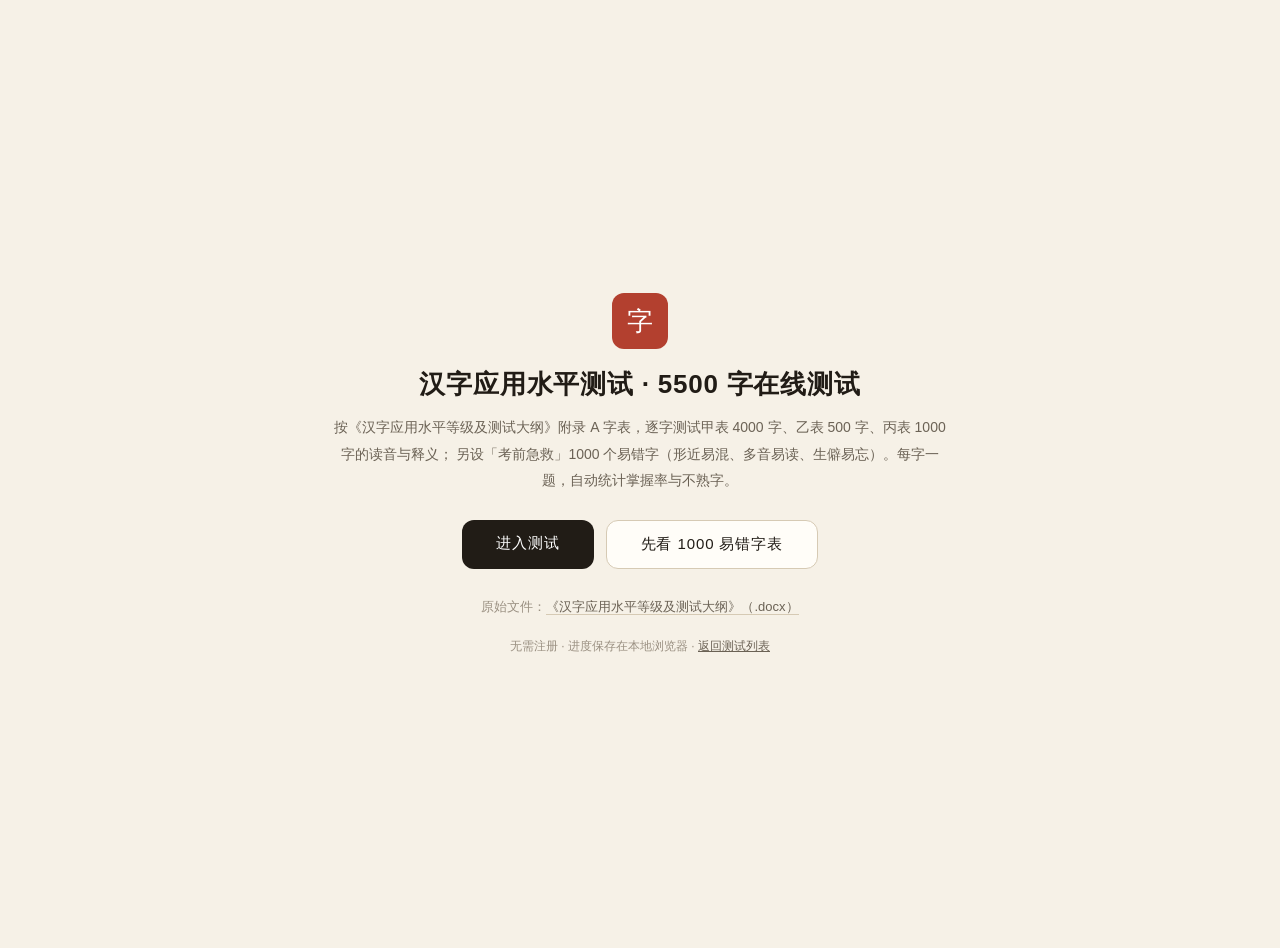
==== commit b7e54a46: "docx+links" ====
--- a/hzc/index.html
+++ b/hzc/index.html
@@ -3,1247 +3,46 @@
 <head>
 <meta charset="UTF-8">
 <meta name="viewport" content="width=device-width, initial-scale=1">
-<meta name="color-scheme" content="light only">
-<meta name="supported-color-schemes" content="light only">
-<title>汉字应用水平测试 5500字在线测试｜甲/乙/丙表 + 考前急救1000易错字</title>
-<meta name="description" content="按《汉字应用水平等级及测试大纲》附录A字表制作的在线测试：甲表4000、乙表500、丙表1000，另设考前急救1000个易错字（形近、多音、生僻）。每字一题考读音或释义，多音字给出例词，自动统计掌握率、不熟字，可导出字表。">
-<meta name="keywords" content="汉字应用水平测试,汉字水平测试,5500字,甲表,乙表,丙表,多音字,易错字,错别字,读音测试,在线测试,HZC,普通话,语文">
+<title>汉字应用水平测试 5500字在线测试 · 易错字 / 多音字通关</title>
+<meta name="description" content="依据《汉字应用水平等级及测试大纲》附录A字表的在线测试：甲表4000、乙表500、丙表1000 逐字测试，另设考前急救1000个易错字。">
 <meta name="robots" content="index,follow">
-<meta name="author" content="Entiesci">
 <link rel="canonical" href="https://entiesci.github.io/OnlineTest/hzc/">
-<meta property="og:type" content="website">
-<meta property="og:site_name" content="汉字应用水平测试 · 5500字通关">
-<meta property="og:title" content="汉字应用水平测试 5500字在线测试｜易错字·多音字">
-<meta property="og:description" content="甲表4000 / 乙表500 / 丙表1000 逐字测试，另设考前急救1000易错字。每字一题，自动统计掌握率与不熟字。">
+<meta property="og:type" content="article">
+<meta property="og:title" content="汉字应用水平测试 · 5500 字在线测试">
+<meta property="og:description" content="甲表4000 / 乙表500 / 丙表1000 逐字测试，另设考前急救1000个易错字。">
 <meta property="og:url" content="https://entiesci.github.io/OnlineTest/hzc/">
-<meta property="og:locale" content="zh_CN">
-<meta name="twitter:card" content="summary">
-<script type="application/ld+json">
-{
-  "@context":"https://schema.org",
-  "@type":"WebApplication",
-  "name":"汉字应用水平测试 · 5500字通关",
-  "url":"https://entiesci.github.io/OnlineTest/hzc/",
-  "applicationCategory":"EducationalApplication",
-  "operatingSystem":"Web",
-  "inLanguage":"zh-CN",
-  "description":"依据《汉字应用水平等级及测试大纲》附录A字表，逐字测试甲表4000字、乙表500字、丙表1000字的读音与释义，并提供考前急救1000个易错字。",
-  "offers":{"@type":"Offer","price":"0","priceCurrency":"CNY"},
-  "featureList":["5500字逐字测试","多音字例词读音","考前急救1000易错字","掌握率统计","不熟字导出"]
-}
-</script>
-<script type="application/ld+json">
-{
-  "@context":"https://schema.org",
-  "@type":"FAQPage",
-  "mainEntity":[
-    {"@type":"Question","name":"汉字应用水平测试要考多少字？","acceptedAnswer":{"@type":"Answer","text":"《汉字应用水平测试字表》总字量5500字，分甲表4000字、乙表500字、丙表1000字三个子表；正式试卷120题，70%选自甲表、20%选自乙表、10%选自丙表。"}},
-    {"@type":"Question","name":"这个在线测试怎么用？","acceptedAnswer":{"@type":"Answer","text":"按甲组→乙组→丙组的顺序逐字出题，每个字一题考读音或释义。想好后点“不熟”“会认不会写”或“掌握”，每过100字给出一次统计，结束后可导出不熟字表。"}},
-    {"@type":"Question","name":"多音字怎么考？","acceptedAnswer":{"@type":"Answer","text":"多音字会给出一个例词（如“擂台”），问这个词里的那个字读什么，选项是这个字的不同读音。"}}
-  ]
-}
-</script>
 <style>
-:root{
-  color-scheme: light;
-  --bg:#f6f1e7; --panel:#fffdf8; --panel-2:#fffefb; --raise:#f3ecdf;
-  --ink:#211c16; --ink-2:#6b6255; --ink-3:#9a9082;
-  --line:#e4dbc9; --line-2:#d6cab4;
-  --red:#b3402f; --red-soft:#f7e9e5; --red-line:#ecd3cc; --red-ink:#8d3024;
-  --green:#3d6b4f; --green-soft:#e9f0ea; --green-line:#a9c4b0; --green-ink:#2c5138;
-  --gold:#b08a3e; --gold-2:#8f6f2f;
-  --hz:#17130f;
-  --hud:rgba(255,253,248,.72); --track:#efe8da; --tick:rgba(255,253,248,.85);
-  --yes-bg:#211c16; --yes-fg:#fffdf8; --yes-line:#211c16;
-  --opt-bg:#ffffff;
-  --shadow:0 18px 40px -18px rgba(60,45,25,.28), 0 2px 6px rgba(60,45,25,.06);
-  --modal-shadow:0 30px 70px -20px rgba(40,30,15,.45);
-  --glow:rgba(201,163,94,.0);
-  --r:20px;
-}
-html[data-theme="dark"]{
-  color-scheme: dark;
-  --bg:#100e0b; --panel:#191511; --panel-2:#1f1a15; --raise:#241e18;
-  --ink:#ece3d2; --ink-2:#b9ae9a; --ink-3:#877c6a;
-  --line:#2b2520; --line-2:#3a322a;
-  --red:#d1583f; --red-soft:#2a1a16; --red-line:#4a2a23; --red-ink:#e79b8a;
-  --green:#7cae8c; --green-soft:#17241b; --green-line:#3c6449; --green-ink:#a8d4b6;
-  --gold:#c9a35e; --gold-2:#d8b26b;
-  --hz:#f6eedd;
-  --hud:rgba(16,14,11,.72); --track:#241f19; --tick:rgba(16,14,11,.55);
-  --yes-bg:#c9a35e; --yes-fg:#1a1510; --yes-line:#c9a35e;
-  --opt-bg:#211b15;
-  --shadow:0 24px 60px -24px rgba(0,0,0,.85), 0 2px 8px rgba(0,0,0,.35);
-  --modal-shadow:0 40px 90px -30px #000;
-  --glow:rgba(201,163,94,.14);
-}
-*{box-sizing:border-box;-webkit-tap-highlight-color:transparent}
-html,body{height:100%}
-body{
-  margin:0; background:var(--bg); color:var(--ink);
-  font-family:-apple-system,BlinkMacSystemFont,"Segoe UI","PingFang SC","Microsoft YaHei",sans-serif;
-  overflow:hidden; user-select:none;
-  transition:background .25s, color .25s;
-}
-body::before{
-  content:""; position:fixed; inset:0; pointer-events:none; z-index:0;
-  background:
-    radial-gradient(1100px 560px at 12% -12%, rgba(201,163,94,.12) 0%, rgba(201,163,94,0) 62%),
-    radial-gradient(900px 520px at 100% 112%, rgba(179,64,47,.08) 0%, rgba(179,64,47,0) 60%);
-}
-body::after{
-  content:""; position:fixed; inset:0; pointer-events:none; z-index:0; opacity:.55;
-  background-image:url("data:image/svg+xml,%3Csvg xmlns='http://www.w3.org/2000/svg' width='140' height='140'%3E%3Cfilter id='n'%3E%3CfeTurbulence type='fractalNoise' baseFrequency='.85' numOctaves='3' stitchTiles='stitch'/%3E%3CfeColorMatrix type='saturate' values='0'/%3E%3C/filter%3E%3Crect width='140' height='140' filter='url(%23n)' opacity='.045'/%3E%3C/svg%3E");
-}
-#app{position:relative; z-index:1; height:100%; display:flex; flex-direction:column}
-
-/* ---------- HUD ---------- */
-.hud{
-  flex:0 0 auto; display:flex; align-items:center; gap:18px;
-  padding:14px 26px; border-bottom:1px solid var(--line);
-  background:var(--hud); backdrop-filter:blur(10px);
-}
-.levels{display:flex; gap:6px}
-.lv{
-  font-size:13px; letter-spacing:.06em; padding:5px 12px; border-radius:999px;
-  border:1px solid var(--line-2); color:var(--ink-3); background:transparent;
-  transition:.25s; white-space:nowrap;
-}
-.lv.on{color:var(--yes-fg); background:var(--yes-bg); border-color:var(--yes-bg)}
-.lv.done{color:var(--green-ink); border-color:var(--green-line); background:var(--green-soft)}
-.hud-mid{flex:1; min-width:0; display:flex; flex-direction:column; gap:7px}
-.hud-row{display:flex; align-items:baseline; justify-content:space-between; gap:12px}
-.hud-count{font-size:13px; color:var(--ink-2); font-variant-numeric:tabular-nums}
-.hud-count b{color:var(--ink); font-size:15px}
-.track{height:7px; border-radius:99px; background:var(--track); overflow:hidden; position:relative}
-.track>i{display:block; height:100%; width:0; border-radius:99px; background:linear-gradient(90deg,#8f7a4e,var(--gold-2)); transition:width .35s ease}
-.ticks{position:absolute; inset:0; display:flex}
-.ticks span{flex:1; border-right:1px solid var(--tick)}
-.ticks span:last-child{border:0}
-.hud-right{display:flex; align-items:center; gap:16px; font-variant-numeric:tabular-nums}
-.stat{text-align:right; line-height:1.15}
-.stat .k{font-size:10.5px; color:var(--ink-3); letter-spacing:.12em}
-.stat .v{font-size:15px; font-weight:600}
-.stat .v small{font-size:11px; font-weight:400; color:var(--ink-3)}
-.icon-btn{
-  width:34px;height:34px;border-radius:10px;border:1px solid var(--line-2);
-  background:var(--panel); color:var(--ink-2); cursor:pointer; font-size:13px;
-  display:grid;place-items:center; transition:.2s;
-}
-.icon-btn:hover{background:var(--raise); color:var(--ink)}
-
-/* ---------- 舞台 ---------- */
-.stage{flex:1; display:flex; align-items:center; justify-content:center; padding:18px 26px; min-height:0}
-.card{
-  width:min(760px,100%); height:min(100%,660px); max-height:100%;
-  background:var(--panel);
-  border:1px solid var(--line-2); border-radius:var(--r);
-  box-shadow:var(--shadow); display:flex; flex-direction:column; overflow:hidden; position:relative;
-}
-.card::before{
-  content:""; position:absolute; inset:0; pointer-events:none;
-  background:radial-gradient(600px 300px at 50% 0%, rgba(201,163,94,.06), transparent 70%);
-}
-.card-top{
-  display:flex; align-items:center; justify-content:space-between;
-  padding:16px 24px 0; color:var(--ink-3); font-size:12px; letter-spacing:.14em;
-}
-.tag{border:1px solid var(--line-2); border-radius:999px; padding:3px 10px; letter-spacing:.1em}
-.tag.multi{color:var(--gold); border-color:#e3d3ab; background:#fbf6e8}
-html[data-theme="dark"] .tag.multi{border-color:#4a3c25; background:#241d12}
-.card-body{flex:1; display:flex; flex-direction:column; align-items:center; justify-content:center; gap:6px; padding:8px 24px; min-height:0}
-.hz{
-  font-family:"Kaiti SC","KaiTi","STKaiti","Kaiti TC","Noto Serif SC","Songti SC",serif;
-  font-size:calc(clamp(96px,17vh,190px) * var(--hzscale,1)); line-height:1.05; font-weight:400; letter-spacing:.02em;
-  color:var(--hz); text-shadow:0 0 40px var(--glow);
-  transition:transform .18s ease, opacity .18s ease;
-}
-.hz.pop{animation:pop .28s ease}
-.hz em{font-style:normal;color:var(--red);text-shadow:0 0 30px rgba(209,88,63,.25)}
-.hz.w2{font-size:calc(clamp(96px,17vh,190px) * var(--hzscale,1) * .60)}
-.hz.w3{font-size:calc(clamp(96px,17vh,190px) * var(--hzscale,1) * .44)}
-.hz.w4{font-size:calc(clamp(96px,17vh,190px) * var(--hzscale,1) * .34)}
-@keyframes pop{0%{transform:scale(.94);opacity:.3}100%{transform:scale(1);opacity:1}}
-.q{font-size:15px; color:var(--ink-2); letter-spacing:.06em; min-height:22px}
-.opts{display:flex; gap:14px; margin-top:16px; width:min(520px,100%)}
-.opt{
-  flex:1; min-height:66px; border-radius:14px; border:1px solid var(--line-2); background:var(--opt-bg);
-  font-size:17px; color:var(--ink); cursor:pointer; display:flex; align-items:center; justify-content:center;
-  gap:10px; padding:10px 14px; transition:.16s; font-family:inherit;
-}
-.opt:hover{border-color:var(--ink-3); background:var(--raise); transform:translateY(-1px)}
-.opt .kk{font-size:11px; color:var(--ink-3); border:1px solid var(--line); border-radius:6px; padding:1px 6px}
-.opt.right{background:var(--green-soft); border-color:var(--green-line); color:var(--green-ink)}
-.opt.wrong{background:var(--red-soft); border-color:var(--red-line); color:var(--red-ink)}
-.reveal{
-  margin-top:14px; min-height:44px; text-align:center; color:var(--ink-2); font-size:14px;
-  opacity:0; transform:translateY(4px); transition:.2s; line-height:1.7; max-width:560px;
-}
-.reveal.on{opacity:1; transform:none}
-.reveal .py{font-size:24px; color:var(--gold); letter-spacing:.05em; font-family:"Times New Roman",Georgia,serif}
-.reveal .gl{color:var(--ink-2)}
-.reveal .more{color:var(--ink-3); font-size:12.5px}
-
-/* ---------- 底部按钮 ---------- */
-.actions{
-  flex:0 0 auto; display:flex; gap:14px; padding:0 26px 22px; align-items:center; justify-content:center;
-}
-.act{
-  flex:0 1 224px; height:64px; border-radius:16px; font-size:18px; letter-spacing:.08em;
-  cursor:pointer; border:1px solid var(--line-2); background:var(--panel); color:var(--ink);
-  display:flex; align-items:center; justify-content:center; gap:10px; transition:.16s; font-family:inherit;
-  box-shadow:0 2px 0 rgba(60,45,25,.05);
-}
-.act:hover{transform:translateY(-1px); background:var(--raise)}
-.act:active{transform:translateY(0)}
-.act .kk{font-size:11px; color:var(--ink-3); border:1px solid var(--line); border-radius:6px; padding:1px 7px}
-.act.no{color:var(--red-ink); border-color:var(--red-line); background:var(--red-soft)}
-.act.no:hover{background:var(--red-soft); filter:brightness(.97)}
-.act.yes{color:var(--yes-fg); background:var(--yes-bg); border-color:var(--yes-line); font-weight:600}
-.act.yes:hover{background:var(--yes-bg); filter:brightness(1.08)}
-.act.yes .kk{color:var(--yes-fg); opacity:.55; border-color:currentColor}
-.act.prev{
-  flex:0 0 132px; height:52px; font-size:12.5px; letter-spacing:.02em;
-  color:var(--ink-3); background:transparent; border-style:dashed; box-shadow:none;
-}
-.act.prev:hover{color:var(--red-ink); border-color:var(--red-line); background:transparent}
-
-/* ---------- 上一题旁栏 ---------- */
-.peek{
-  position:fixed; right:26px; top:50%; z-index:45; width:296px; padding:22px 22px 20px;
-  background:var(--panel); border:1px solid var(--line-2); border-radius:18px;
-  box-shadow:var(--modal-shadow);
-  transform:translate(calc(100% + 60px),-50%); transition:transform .3s cubic-bezier(.2,.8,.3,1);
-}
-.peek.on{transform:translate(0,-50%)}
-.peek .ph{font-size:11px; letter-spacing:.16em; color:var(--ink-3); display:flex; justify-content:space-between; align-items:center}
-.peek .phz{
-  font-family:"Kaiti SC","KaiTi","STKaiti","Noto Serif SC",serif;
-  font-size:92px; line-height:1.1; text-align:center; margin:8px 0 2px; color:var(--hz);
-}
-.peek .pq{text-align:center; font-size:12.5px; color:var(--ink-3); letter-spacing:.06em}
-.peek .pa{margin-top:12px; text-align:center; font-size:13.5px; line-height:1.65; color:var(--ink-2); min-height:44px}
-.peek .pa .py{display:block; color:var(--gold); font-size:21px; font-family:"Times New Roman",Georgia,serif; letter-spacing:.04em}
-.peek .pa .more{display:block; color:var(--ink-3); font-size:11.5px; margin-top:2px}
-.peek .pm{margin-top:14px; padding-top:12px; border-top:1px dashed var(--line); font-size:12.5px; color:var(--ink-3); display:flex; justify-content:space-between; align-items:center}
-.peek .pm b{font-size:13.5px; font-weight:600}
-.peek .pm b.k1{color:var(--yes-fg); background:var(--yes-bg); padding:2px 8px; border-radius:6px}
-.peek .pm b.k2{color:var(--gold-2); border:1px solid #e0cfab; background:#fdfaf2; padding:2px 8px; border-radius:6px}
-.peek .pm b.k0{color:var(--red-ink); border:1px solid var(--red-line); background:var(--red-soft); padding:2px 8px; border-radius:6px}
-html[data-theme="dark"] .peek .pm b.k2{color:var(--gold); border-color:#4a3c25; background:#221b11}
-.act.prev .kk{border-color:currentColor; opacity:.7}
-.act.recog{color:var(--gold-2); border-color:#e0cfab; background:#fdfaf2}
-.act.recog:hover{background:#f8f1e0}
-.act.recog .kk{color:var(--gold-2); border-color:#e0cfab}
-html[data-theme="dark"] .act.recog{color:var(--gold); border-color:#4a3c25; background:#221b11}
-html[data-theme="dark"] .act.recog:hover{background:#2a2115}
-html[data-theme="dark"] .act.recog .kk{color:var(--gold); border-color:#4a3c25}
-
-/* ---------- 遮罩 / 弹窗 ---------- */
-.mask{
-  position:fixed; inset:0; z-index:50; background:rgba(20,14,8,.42); backdrop-filter:blur(3px);
-  display:flex; align-items:center; justify-content:center; padding:24px; opacity:0; pointer-events:none; transition:.2s;
-}
-html[data-theme="dark"] .mask{background:rgba(6,5,4,.72)}
-.mask.on{opacity:1; pointer-events:auto}
-.modal{
-  width:min(620px,100%); max-height:86vh; overflow:auto; background:var(--panel); border-radius:22px;
-  border:1px solid var(--line-2); box-shadow:var(--modal-shadow); padding:30px 32px 26px;
-  transform:translateY(10px) scale(.99); transition:.22s;
-}
-.mask.on .modal{transform:none}
-.m-title{font-size:22px; font-weight:600; letter-spacing:.03em; margin:0 0 4px}
-.m-sub{color:var(--ink-3); font-size:13px; margin-bottom:20px; letter-spacing:.05em}
-.big-num{display:flex; align-items:baseline; gap:8px; margin:6px 0 18px}
-.big-num b{font-size:52px; font-weight:600; letter-spacing:-.02em; font-variant-numeric:tabular-nums; color:var(--gold)}
-.big-num span{color:var(--ink-3); font-size:13px}
-.grid{display:grid; grid-template-columns:repeat(3,1fr); gap:12px; margin:0 0 18px}
-.cell{border:1px solid var(--line); border-radius:14px; padding:12px 14px; background:var(--panel-2)}
-.cell .k{font-size:11px; color:var(--ink-3); letter-spacing:.1em; margin-bottom:4px}
-.cell .v{font-size:19px; font-weight:600; font-variant-numeric:tabular-nums}
-.cell .v small{font-size:11px; font-weight:400; color:var(--ink-3)}
-.row{display:flex; justify-content:space-between; font-size:13.5px; color:var(--ink-2); padding:7px 0; border-bottom:1px dashed var(--line)}
-.row:last-child{border:0}
-.row b{color:var(--ink); font-variant-numeric:tabular-nums}
-.chips{display:flex; flex-wrap:wrap; gap:8px; margin:10px 0 4px; max-height:150px; overflow:auto}
-.chip{
-  font-family:"Kaiti SC","KaiTi",serif; font-size:22px; line-height:1; padding:8px 10px; border-radius:9px;
-  background:var(--red-soft); color:var(--red-ink); border:1px solid var(--red-line);
-}
-.chip.gold{background:#fbf3e2; color:var(--gold-2); border-color:#e8d6ae}
-html[data-theme="dark"] .chip.gold{background:#241d12; color:var(--gold); border-color:#4a3c25}
-.m-actions{display:flex; gap:10px; margin-top:22px; justify-content:flex-end; flex-wrap:wrap}
-.btn{
-  height:46px; padding:0 22px; border-radius:12px; border:1px solid var(--line-2); background:var(--panel);
-  font-size:15px; cursor:pointer; font-family:inherit; color:var(--ink); transition:.16s; letter-spacing:.04em;
-}
-.btn:hover{background:var(--raise)}
-.btn.primary{background:var(--yes-bg); color:var(--yes-fg); border-color:var(--yes-line); font-weight:600}
-.btn.primary:hover{filter:brightness(1.08)}
-.btn.ghost{border-color:transparent; color:var(--ink-2)}
-
-/* ---------- 首页 ---------- */
-.home{flex:1; display:flex; align-items:center; justify-content:center; padding:24px; overflow:auto}
-.home-inner{width:min(880px,100%); text-align:center; padding:10px 0}
-.seal{
-  width:56px;height:56px;border-radius:12px;background:var(--red);color:#fff5ef;display:grid;place-items:center;
-  font-family:"Kaiti SC","KaiTi",serif;font-size:26px;margin:0 auto 18px;box-shadow:0 10px 24px -10px rgba(179,64,47,.75);
-}
-h1{font-size:clamp(26px,3.4vw,40px); font-weight:600; letter-spacing:.04em; margin:0 0 10px}
-.home .lead{color:var(--ink-2); font-size:14.5px; line-height:1.9; margin:0 auto 26px; max-width:620px}
-.home .lead b{color:var(--ink)}
-.home .lead code{background:var(--track); color:var(--gold-2); padding:1px 6px; border-radius:5px; font-size:13px}
-.lv-cards{display:grid; grid-template-columns:repeat(4,1fr); gap:12px; margin:0 0 26px; text-align:left}
-.lvc.cram{border-color:#e0cfab; background:linear-gradient(180deg,#fdf8ec,#fbf3e2)}
-html[data-theme="dark"] .lvc.cram{border-color:#4a3c25; background:linear-gradient(180deg,#221b11,#1d1710)}
-.lvc.cram .n{color:var(--gold-2)}
-.lvc{border:1px solid var(--line); border-radius:16px; padding:16px 18px; background:var(--panel); box-shadow:var(--shadow)}
-.lvc .n{font-size:12px; color:var(--ink-3); letter-spacing:.16em}
-.lvc .c{font-size:26px; font-weight:600; margin:6px 0 2px; font-variant-numeric:tabular-nums}
-.lvc .d{font-size:12px; color:var(--ink-3)}
-.lvc .bar{height:4px; border-radius:99px; background:var(--track); margin-top:10px; overflow:hidden}
-.lvc .bar i{display:block;height:100%;background:var(--green);width:0}
-.home-actions{display:flex; gap:12px; justify-content:center; flex-wrap:wrap}
-.keys{display:flex; gap:18px; justify-content:center; flex-wrap:wrap; margin-top:28px; color:var(--ink-3); font-size:12px}
-.keys kbd{border:1px solid var(--line-2); border-bottom-width:2px; border-radius:5px; padding:1px 6px; background:var(--panel); color:var(--ink-2); font-size:11px; margin-right:4px}
-.about{max-width:720px; margin:40px auto 0; padding-top:26px; border-top:1px solid var(--line); text-align:left; color:var(--ink-2); font-size:13.5px; line-height:1.95}
-.about h2{font-size:16px; color:var(--ink); letter-spacing:.04em; margin:0 0 12px; font-weight:600}
-.about h3{font-size:14px; color:var(--ink); margin:22px 0 8px; font-weight:600}
-.about p{margin:0 0 10px}
-.about b{color:var(--ink)}
-.about .faq{margin:0}
-.about dt{color:var(--ink); font-weight:600; margin-top:12px; font-size:13.5px}
-.about dd{margin:4px 0 0; color:var(--ink-2)}
-
-/* ---------- toast ---------- */
-#toast{
-  position:fixed; left:50%; top:18px; transform:translate(-50%,-16px); z-index:80;
-  background:var(--yes-bg); color:var(--yes-fg); padding:9px 18px; border-radius:99px; font-size:13px;
-  opacity:0; pointer-events:none; transition:.22s; letter-spacing:.04em; font-weight:600;
-}
-#toast.on{opacity:1; transform:translate(-50%,0)}
-.hide{display:none !important}
-@media (max-width:720px){
-  .hud{padding:10px 14px; gap:10px; flex-wrap:wrap}
-  .hud-right .stat.opt-only{display:none}
-  .stage{padding:10px}
-  .actions{padding:0 12px 14px; gap:8px; flex-wrap:wrap}
-  .act{height:56px; font-size:14px; flex:1 1 30%}
-  .act.prev{flex:0 0 100%; height:44px; font-size:13px; order:2}
-  .lv-cards{grid-template-columns:1fr}
-  .grid{grid-template-columns:repeat(2,1fr)}
-}
-
+body{margin:0;background:#f6f1e7;color:#211c16;font-family:-apple-system,"Segoe UI","PingFang SC","Microsoft YaHei",sans-serif;
+     display:flex;align-items:center;justify-content:center;min-height:100vh;padding:24px}
+.wrap{max-width:620px;text-align:center}
+.seal{width:56px;height:56px;border-radius:12px;background:#b3402f;color:#fff;display:grid;place-items:center;
+      font-family:"KaiTi",serif;font-size:26px;margin:0 auto 18px}
+h1{font-size:26px;margin:0 0 12px;letter-spacing:.03em}
+p{color:#6b6255;font-size:14px;line-height:1.9;margin:0 0 26px}
+.btns{display:flex;gap:12px;justify-content:center;flex-wrap:wrap}
+a.go{display:inline-block;background:#211c16;color:#fff;text-decoration:none;padding:14px 34px;border-radius:12px;font-size:15px;letter-spacing:.06em}
+a.go:hover{background:#000}
+a.alt{background:#fffdf8;color:#211c16;border:1px solid #d6cab4}
+a.alt:hover{background:#efe8da}
+small{display:block;margin-top:18px;color:#9a9082;font-size:12px}
+.doc{margin:26px 0 0;font-size:13px;color:#9a9082}
+.doc a{color:#6b6255;text-decoration:none;border-bottom:1px solid #d6cab4}
+.doc a:hover{color:#211c16;border-color:#9a9082}
+small a{color:#6b6255}
 </style>
 </head>
 <body>
-<div id="app">
-
-  <!-- ================= 首页 ================= -->
-  <div class="home" id="home">
-    <div class="home-inner">
-      <div class="seal">字</div>
-      <h1>汉字应用水平测试 · 5500 字通关</h1>
-      <p class="lead">
-        依据《汉字应用水平等级及测试大纲》附录 A 字表，按 <b>甲表 4000 → 乙表 500 → 丙表 1000</b> 的顺序闯关，
-        组内随机打乱。每个字一道题，考 <b>字音</b> 或 <b>字义</b>；想好后点下方 <code>不熟</code> / <code>会认不会写</code> / <code>掌握</code>，
-        每过 100 字出一次统计。建议：<b>4 小时内过完甲组 + 乙组</b>。<br>
-        另备一关 <b>考前急救</b>：1000 个易错字（形近易混 · 多音易读 · 生僻易忘），考前刷一遍最快。
-      </p>
-      <div class="lv-cards" id="lvCards"></div>
-      <div class="home-actions">
-        <button class="btn primary" id="btnStart" style="height:52px;padding:0 30px;font-size:16px">开始通关</button>
-        <button class="btn" id="btnCram" style="height:52px;padding:0 26px;font-size:16px">考前急救 · 1000 易错字</button>
-        <button class="btn ghost" id="btnSettings" style="height:52px">设置</button>
-      </div>
-      <div class="keys">
-        <span><kbd>1</kbd><kbd>2</kbd> 选答案</span>
-        <span><kbd>F</kbd> 不熟</span>
-        <span><kbd>W</kbd> 会认不会写</span>
-        <span><kbd>J</kbd> 掌握</span>
-        <span><kbd>空格</kbd> 看答案</span>
-        <span><kbd>Z</kbd> 撤销</span>
-        <span><kbd>U</kbd> 上一题答错了</span>
-        <span><kbd>V</kbd> 查看上一题</span>
-        <span><kbd>Esc</kbd> 暂停</span>
-      </div>
-
-      <section class="about">
-        <h2>关于这个汉字水平在线测试</h2>
-        <p>本工具依据教育部、国家语委发布的《汉字应用水平等级及测试大纲》附录 A《汉字应用水平测试字表》制作。该字表总字量 5500 字，分三个子表：<b>甲表 4000 字</b>（常用字）、<b>乙表 500 字</b>、<b>丙表 1000 字</b>。正式测试试卷由四个部分共 120 道试题构成，其中 70% 选自甲表、20% 选自乙表、10% 选自丙表，答题时间 80 分钟。</p>
-        <p>这里的在线测试把 5500 个字逐个过一遍：按甲组 → 乙组 → 丙组的顺序闯关，组内随机打乱；每个字一题，考<b>字音</b>或<b>字义</b>。多音字会给出一个例词（例如「擂台」「银行」「差不多」），问的是这个词里的那个字读什么，选项都是这个字自己的读音，用来分辨多音字的实际读法。</p>
-        <p>另外设了「<b>考前急救</b>」一关：1000 个易错字，包含形近易混字（己/已/巳、戊/戌/戍、辨/辩/辫/瓣）、多音易读字和生僻易忘字，适合考前几天集中刷一遍。每组每过 100 字会给出一次统计：掌握率、会认不会写、不熟字数量、用时和按当前速度的预计完成时间；结束后可以导出「不熟字」和「会认不会写」的字表。</p>
-        <h3>常见问题</h3>
-        <dl class="faq">
-          <dt>汉字应用水平测试一共考多少字？</dt>
-          <dd>测试字表共 5500 字，分甲表 4000、乙表 500、丙表 1000。一级水平要求认识并使用 4500–5500 字，二级 4000–4500 字，三级 3500–4000 字。</dd>
-          <dt>「会认不会写」这一档有什么用？</dt>
-          <dd>汉字应用水平测试的第四部分是汉字书写填空，会认但写不出是常见失分点。单独标记这一档，可以统计出「认得但提笔忘字」的字，集中练习书写。</dd>
-          <dt>成绩会保存吗？</dt>
-          <dd>会。进度和成绩保存在浏览器本地，关掉页面再打开可以接着做；换浏览器或清理浏览器数据后会丢失，建议做完导出字表。</dd>
-          <dt>手机上能用吗？</dt>
-          <dd>可以，页面自适应手机屏幕，触屏点按钮即可。</dd>
-        </dl>
-      </section>
-    </div>
+<div class="wrap">
+  <div class="seal">字</div>
+  <h1>汉字应用水平测试 · 5500 字在线测试</h1>
+  <p>按《汉字应用水平等级及测试大纲》附录 A 字表，逐字测试甲表 4000 字、乙表 500 字、丙表 1000 字的读音与释义；
+     另设「考前急救」1000 个易错字（形近易混、多音易读、生僻易忘）。每字一题，自动统计掌握率与不熟字。</p>
+  <div class="btns">
+    <a class="go" href="./game.html">进入测试</a>
+    <a class="go alt" href="./1000easywrong.html">先看 1000 易错字表</a>
   </div>
-
-  <!-- ================= 答题 ================= -->
-  <div id="play" class="hide" style="flex:1;display:flex;flex-direction:column;min-height:0">
-    <div class="hud">
-      <div class="levels" id="levels"></div>
-      <div class="hud-mid">
-        <div class="hud-row">
-          <div class="hud-count"><b id="cNow">0</b> / <span id="cAll">0</span> 字</div>
-          <div class="hud-count" id="pace">—</div>
-        </div>
-        <div class="track"><i id="bar"></i><div class="ticks" id="ticks"></div></div>
-      </div>
-      <div class="hud-right">
-        <div class="stat opt-only"><div class="k">用时</div><div class="v" id="clock">00:00</div></div>
-        <div class="stat"><div class="k">掌握率</div><div class="v" id="rate">—</div></div>
-        <button class="icon-btn" id="btnTheme" title="切换主题">☾</button>
-        <button class="icon-btn" id="btnStat" title="统计">▤</button>
-        <button class="icon-btn" id="btnPause" title="暂停">❙❙</button>
-      </div>
-    </div>
-
-    <div class="stage">
-      <div class="card">
-        <div class="card-top">
-          <span id="cardLv">甲组 · 第 1 关</span>
-          <span class="tag" id="tag">读音</span>
-        </div>
-        <div class="card-body">
-          <div class="hz" id="hz">一</div>
-          <div class="q" id="q">这个字读什么？</div>
-          <div class="opts hide" id="opts">
-            <button class="opt" data-i="0"><span class="kk">1</span><span class="ot"></span></button>
-            <button class="opt" data-i="1"><span class="kk">2</span><span class="ot"></span></button>
-          </div>
-          <div class="reveal" id="reveal"></div>
-        </div>
-      </div>
-    </div>
-
-    <div class="actions">
-      <button class="act prev" id="btnUndo">撤销 <span class="kk">Z</span></button>
-      <button class="act prev" id="btnPrev">答错了 <span class="kk">U</span></button>
-      <button class="act prev" id="btnPeek">看上一题 <span class="kk">V</span></button>
-      <button class="act no" id="btnNo">不熟 <span class="kk">F</span></button>
-      <button class="act recog" id="btnRecog">会认不会写 <span class="kk">W</span></button>
-      <button class="act yes" id="btnYes">掌握 <span class="kk">J</span></button>
-    </div>
-
-    <aside class="peek" id="peek">
-      <div class="ph"><span>上一题</span><span id="peekLv" style="opacity:.7"></span></div>
-      <div class="phz" id="peekHz">—</div>
-      <div class="pq" id="peekQ"></div>
-      <div class="pa" id="peekA"></div>
-      <div class="pm"><span>当时标记</span><b id="peekMark">—</b></div>
-      <button class="btn" id="peekClose" style="width:100%;margin-top:16px;height:40px">关闭 <span style="opacity:.6;font-size:12px">V / Esc</span></button>
-    </aside>
-  </div>
+  <p class="doc">原始文件：<a href="./47642063-4b19-4c42-b1cf-c79ede428c5c.docx" download="汉字应用水平等级及测试大纲.docx">《汉字应用水平等级及测试大纲》（.docx）</a></p>
+  <small>无需注册 · 进度保存在本地浏览器 · <a href="../">返回测试列表</a></small>
 </div>
-
-<div class="mask" id="mask"><div class="modal" id="modal"></div></div>
-<div id="toast"></div>
-
-<script>
-/* ==================================================================
-   数据：__DATA__
-   ================================================================== */
-const DATA = {"chars":"一乙二十丁厂七卜八人入儿匕几九刁了刀力乃又三干于亏工土士才下寸大丈与万上小口山巾千乞川亿个夕久么勺凡丸及广亡门丫义之尸己已巳弓子卫也女刃飞习叉马乡幺丰王开井天夫元无韦云专丐扎廿艺木五支厅卅不犬太区历歹友尤厄匹车巨牙屯戈比互切瓦止少曰日中贝冈内水见午牛手气毛壬升夭长仁什片仆化仇币仍仅斤爪反介父从仑今凶分乏公仓月氏勿欠风丹匀乌勾凤六文亢方火为斗忆计订户讣认冗讥心尹尺引丑巴孔队办以允予邓劝双书毋幻玉刊未末示击打巧正扑卉扒功扔去甘世艾古节本术札可丙左厉石右布夯戊龙平灭轧东卡北占凸卢业旧帅归旦目且叶甲申叮电号田由只叭史央叱兄叽叼叫叩叨另叹冉皿凹囚四生矢失乍禾仨丘仕付仗代仙仟们仪白仔他斥瓜乎丛令用甩印尔乐句匆册卯犯外处冬鸟务包饥主市立冯玄闪兰半汁汀汇头汉宁穴它讨写让礼讪训议必讯记永司尼民弗弘出阡辽奶奴召加皮边孕发圣对台矛纠驭母幼丝匡邦式迂刑邢戎动扛寺吉扣考托圳老巩圾执扩扪扫地场扬耳芋共芍芒亚芝朽朴机权过亘臣吏再协西压厌戌在百有存而页匠夸夺灰达戍列死成夹夷轨邪尧划迈毕至此贞师尘尖劣光当早吁吐吓旯曳虫曲团吕同吊吃因吸吗吆屿屹岁帆回岂则刚网肉年朱先丢廷舌竹迁乔迄伟传乒乓休伍伎伏优臼伐延仲件任伤价伦份华仰仿伙伪自伊血向似后行舟全会杀合兆企众爷伞创肌肋朵杂危旬旨旮旭负犷匈名各多凫争色壮冲妆冰庄庆亦刘齐交衣次产决亥充妄闭问闯羊并关米灯州汗污江汕汲汛池汝汤忏忙兴宇守宅字安讲讳讴军讶祁讷许讹论讼农讽设访诀寻那迅尽导异弛阱阮孙阵阳收阪阶阴防丞奸如妇妃好她妈戏羽观牟欢买红驮纤驯约级纪驰纫巡寿弄麦玖玛形进戒吞远违韧运扶抚坛技坏抠扰扼拒找批址扯走抄贡汞坝攻赤折抓扳抡扮抢孝坎均坞抑抛投坟坑抗坊抖护壳志块抉扭声把报拟却抒劫芙芜苇邯芸芽花芹芥芬苍芳严芦芯劳克芭苏杆杠杜材村杖杏杉巫极杞李杨杈求忑甫匣更束吾豆两酉丽医辰励否还尬歼来连轩忐步卤坚肖旱盯呈时吴助县里呆吱吠呕园旷围呀吨足邮男困吵串员呐听吟吩呛吻吹呜吭吧邑吼囤别吮岖岗帐岚财囵囫针钉钊牡告我乱利秃秀私每兵邱估体何佐佑但伸佃作伯伶佣低你住位伴身皂伺佛囱近彻役彷返余希坐谷妥含邻岔肝肛肚肘肠龟甸免狂犹狈狄角删鸠条彤卵灸岛邹刨饨迎饪饭饮系言冻状亩况亨床库庇疗吝应这冷庐序辛弃冶忘闰闲间闷羌判兑灶灿灼弟汪沐沛汰沥沏沙汽沃沂沦汹汾泛沧没沟沪沈沉沁怀忧忡怅忱快完宋宏牢究穷灾良证启评补初社祀诅识诈诉罕诊词诏译君灵即层屁尿尾迟局改张忌际陆阿孜陇陈阻附坠妩妓妙妊妖姊妨妒妞努邵忍劲矣鸡纬纭驱纯纱纲纳驳纵纶纷纸纹纺驴纽奉玩环武青责现玫表盂规抹卦坷坯拓拢拔坪抨拣拈坦担坤押抻抽拐拖者拍顶拆拎拥抵拘势抱拄垃拉拦幸拌拧抿拂拙招坡披拨择抬拇坳拗其取茉苦苯昔苛若茂苹苫苗英苓苟苑苞范直茁茄茎苔茅枉林枝杯枢柜枇杳枚析板松枪枫构杭杰述枕杷丧或画卧事刺枣雨卖郁矾矿码厕奈奔奇奄奋态欧殴垄妻轰顷转斩轮软到非叔歧肯齿些卓虎虏肾贤尚旺具昙味果昆国哎咕昌呵咂畅呸明易咙昂迪典固忠咀呻咒咋咐呱呼咚鸣咆咛咏呢咄咖岸岩帖罗帜帕岭迥岷凯败账贩贬购贮图钓制知迭氛垂牦牧物乖刮秆和季委秉佳侍岳佬供使佰例侠侥版侄侦侣侃侧凭侨佩货侈佼依佯帛卑的迫质欣征往爬彼径所舍金刽刹命肴斧怂爸采觅受乳贪念贫忿瓮肤肺肢肿胀朋股肮肪肥服胁周剁昏鱼兔狐忽狗狞咎备炙饯饰饱饲冽变京享庞店夜庙府底疟疙疚疡剂卒郊庚废净妾盲放刻育氓闸闹郑券卷单炬炖炒炊炕炎炉沫浅法泄沽河沾泪沮油泊沿泡注泣泞泻泌泳泥沸泓沼波泼泽治怔怯怵怖怦性怕怜怪怡学宝宗定宠宜审宙官空帘穹宛实试郎诗肩房诙诚衬衫衩视祈诛话诞诡询诣诤该详诧建肃录隶帚屉居届刷屈弧弥弦承孟陋陌孤陕降函限妹姑姐姓姗妮始姆虱迢驾叁参艰线练组绅细驶织驹终驻绊驼绍驿绎经贯契贰奏春帮珑玷珀珍玲珊玻毒型拭挂封持拷拱项垮挎城挟挠政赴赵赳挡拽哉挺括郝垢拴拾挑垛指垫挣挤拼挖按挥挪垠拯某甚荆茸革茜茬荐巷荚带草茧茵茴荞茯荟茶荠荒茫荡荣荤荧故胡荫茹荔南药标栈柑枯柯柄栋相查柚柏栅柳柱柿栏柠枷树勃要柬咸威歪研砖厘厚砌砂泵砚砍面耐耍奎耷牵鸥残殃殆轱轳轴轶轻鸦皆毖韭背战点虐临览竖省削尝昧盹是盼眨哇哄哑显冒映星昨咧昵昭畏趴胃贵界虹虾虽蚁思蚂盅品咽骂勋哗咱响哈哆咬咳咩咪咤哪哟峙炭峡罚贱贴贻骨幽钙钝钞钟钢钠钥钦钧钩钮卸缸拜看矩毡氟氢怎牲选适秕秒香种秋科重复竿笃段便俩贷顺修俏保促俄俐侮俭俗俘信皇泉鬼侵禹侯追俑俊盾待徊衍律很须叙俞剑逃食盆胚胧胆胜胞胖脉胎匍勉狭狮独狰狡狩狱狠贸怨急饵饶蚀饷饺饼峦弯孪将奖哀亭亮度奕迹庭疮疯疫疤咨姿亲音彦飒帝施闺闻闽阀阁差养美姜迸叛送类迷籽娄前酋首逆兹总炳炼炽炯炸烁炮炫烂剃洼洁洪洒柒浇浊洞测洗活涎派洽染洛浏济洋洲浑浒浓津恃恒恢恍恬恤恰恼恨举觉宣宦室宫宪突穿窃客诫冠诬语扁袄祖神祝祠误诱诲说诵郡垦退既屋昼咫屏屎费陡逊眉孩陛陨除险院娃姥姨姻娇姚姣姘娜怒架贺盈勇怠癸蚤柔矜垒绑绒结绕骄绘给绚绛骆络绝绞骇统耕耘耗耙艳泰秦珠班素匿蚕顽盏匪捞栽埔捕埂捂振载赶起盐捎捍捏埋捉捆捐损袁捌都哲逝捡挫捋换挽挚热恐捣壶捅埃挨耻耿耽聂荸恭莽莱莲莫莉莓荷获晋恶莎莹莺真框梆桂桔栖档桐株桥桦栓桃桅格桩校核样根索哥速逗栗贾酌配翅辱唇夏砸砰砾础破原套逐烈殊殉顾轼轿较顿毙致柴桌虔虑监紧逍党逞晒眩眠晓哮唠鸭晃哺晌剔晏晕蚌蚜畔蚣蚊蚪蚓哨哩圃哭哦恩盎鸯唤唁哼唧啊唉唆罢峭峨峰圆峻贼贿赂赃钱钳钵钻钾铀铁铂铃铅铆缺氦氧氨特牺造乘敌秫秤租积秧秩称秘透笔笑笋笆倩债借值倚俺倾倒倘俱倡候赁倪俯倍倦健臭射躬息倔徒徐殷舰舱般航途拿釜耸爹舀爱豺豹颁颂翁胯胰胱胭脍脆脂胸胳脏脐胶脑朕脓玺逛狸狼卿逢鸵留袅鸳皱饿馁凌凄挛恋桨浆衰衷高郭席准座症病疾斋疹疼疲痉脊效离紊唐凋瓷资凉站剖竞部旁旅畜阅羞羔恙瓶拳粉料益兼朔郸烤烘烦烧烛烟烙递涛浙涝浦酒涟涉娑消涓涡浩海涂浴浮涣涤流润涧涕浪浸涨烫涩涌悖悟悄悍悔悯悦害宽家宵宴宾窍窄容窈剜宰案请朗诸诺读扇诽袜袒袖袍被祥课冥谁调冤谅谆谈谊剥恳展剧屑弱陵祟陶陷陪姬娠娱娟恕娥娩娴娘娓通能难预桑骋绢绣验继骏彗球琐理琉琅捧堵措描域捺掩捷排焉掉捶赦堆推埠掀授捻教掏掐掠掂掖培接掷掸控探据掘掺职基聆勘聊娶著菱勒黄菲萌萝菌萎菜萄菊萃菩萍菠菅萤营乾萧萨菇械彬梦梵婪梗梧梢梅检梳梯桶梭救啬曹副票酝酗厢戚硅硕硌奢盔爽聋龚袭盛匾雪辅辆堑颅虚彪雀堂常眶匙晤晨眺睁眯眼眸悬野啪啦曼晦冕晚啄啡畦距趾啃跃跄略蛆蚱蚯蛉蛀蛇唬累鄂唱患啰唾唯啤啥啕啸崖崎崭逻帼崔帷崩崇崛赈婴赊圈铐铛铝铜铡铭铮铲银矫甜秸梨犁秽移笨笼笛笙符笠第笤敏做偕袋悠偿偶偎傀偷您售停偏躯皑兜皎假衅徘徙得衔盘舶船舷舵斜盒鸽敛悉欲彩领脚脖脯豚脸脱匐象够逸猜猪猎猫凰猖猝猕猛祭馄馅馆凑减毫孰烹庶麻庵痔痊痒痕廊康庸鹿盗章竟商旌族旋望率阉阎阐着羚盖眷粘粗粕粒断剪兽焊焕烽焖清添鸿淋淅涯淹渠渐淑淌混淮淆渊淫渔淘淳液淤淡淀深涮涵婆梁渗情惜惭悼惧惕悸惟惆惊惦悴惋惨惯寇寅寄寂宿窒窑窕密谋谍谎谏扈谐谑裆袱祷祸谒谓谗谚谜逮敢尉屠弹隋堕随蛋隅隆隐婊娼婢婚婶婉颇颈翌恿绩绪续骑绰绳维绵绷绸综绽绿缀巢琵琴琶琪瑛琳琦琢琥靓琼斑替揍款堪塔搭堰揩越趁趋超揽堤提揖博揭喜彭揣插揪搜煮援搀裁搁搓搂搅壹握搔揉斯期欺联葫散惹葬募葛董葡敬葱蒋蒂落韩朝辜葵棒棱棋椰植森焚椅椒棵棍椎棉棚棕棺榔椭惠惑逼粟棘酣酥厨厦硬硝确硫雁殖裂雄颊雳雯暂辍雅翘辈悲紫凿辉敞棠赏掌晴睐暑最晰量鼎喷喳晶喇遇喊喱遏晾景畴践跋跌跚跑跛遗蛙蛐蛔蛛蜓蜒蛤蛟喝鹃喂喘喉喻啼喧嵌幅帽赋赌赎赐赔黑铸铺链铿销锁锄锅锈锉锋锌锐甥掣掰短智氮毯毽氯犊鹅剩稍程稀黍税筐等筑策筛筒筏筵答筋筝傣傲傅牌堡集焦傍储皓皖粤奥遁街惩御徨循艇舒逾番释禽舜貂腈腊腌腆脾腋腑腔腕鲁猩猬猾猴飓惫然馈馋装蛮就敦斌痣痘痞痢痪痛童竣阑阔善翔羡普粪尊奠道遂曾焰焙湛港滞湖湘渣渤渺湿温渴溃湍溅滑湃渝湾渡游滋渲溉愤慌惰惺愕惴愣惶愧愉慨割寒富寓窜窝窖窗窘寐扉遍雇裕裤裙禅禄谢谣谤谦遐犀属屡强粥疏隔隙隘媒絮嫂媛婷媚婿登缅缆缉缎缓缔缕骗编骚缘瑟鹉瑞瑰瑜瑕遨瑙魂肆摄摸填搏塌摁鼓摆携蜇搬摇搞塘搪摊聘斟蒜勤靴靶鹊蓝墓幕蓓蓖蓟蓬蓑蒿蓄蒲蓉蒙颐蒸献楔椿楠禁楂楚楷榄想槐槌榆楼概楣椽裘赖甄酪酬感碍碘碑硼碉碎碰碗碌鹌尴雷零雾雹辐辑输督频龄鉴睛睹睦瞄睫睡睬嘟嗜嗑鄙嗦愚暖盟煦歇暗暇照畸跨跷跳跺跪路跤跟遣蜈蜗蛾蜂蜕蛹嗣嗯嗅嗡嗨嗤嗓署置罪罩蜀幌嵩错锚锡锣锤锥锦锨锭键锯锰矮辞稚稠颓愁筹签简筷毁舅鼠催傻像躲魁衙微愈遥腻腰腼腥腮腹腺鹏腾腿鲍猿颖飕触解遛煞雏馍馏酱鹑禀痱痹廓痴痰廉裔靖新韵意雍阙誊粮数煎塑慈煤煌满漠滇源滤滥滔溪溜漓滚溢溯滨溶滓溺粱滩慑慎誉塞寞窥窟寝谨裱褂裸福谬群殿辟障媳嫉嫌嫁叠缚缝缠缤剿静碧瑶璃赘熬韬髦墙墟撂嘉摧赫截誓境摘摔撇聚蔫蔷慕暮摹蔓蔑蔡蔗蔽蔼熙蔚兢榛模槛榻榭榴榜榨榕歌遭酵酷酿酸厮碟碴碱碳磋磁愿臧殡需霆辕辖辗翡雌龈睿裳颗瞅墅嘈嗽嘁嘎踉踊蜻蜡蝈蝇蜘蝉螂蜢嘘嘛嘀幔赚骷锹锻锵镀舞舔稳熏箍箕算箩管箫毓舆僚僧鼻魄魅貌膜膊膀鲜疑孵馒裹敲豪膏塾遮腐瘩瘟瘦廖辣彰竭韶端旗精粼粹粽歉弊熄熔煽潇漆漱漂漫滴漩漾演漏慢慷寨赛寡察蜜寥谭肇褐褪谱隧嫩嫖嫦嫡翟翠熊凳骡缨缩慧撵撕撒撅撩趣趟撑撮撬播擒墩撞撤增撰聪鞋鞍蕉蕊蔬蕴横槽樱樊橡樟橄敷豌飘醋醇醉磕磊磅碾震霄霉辘瞌瞒题暴瞎瞑嘻噎嘶嘲嘹影踢踏踩踮踪蝶蝴蝠蝎蝌蝗蝙噗嘿噢噜嘱幢墨骼骸镊镇镐镑靠稽稻黎稿稼箱篓箭篇篆僵躺僻德艘磐鹞膝膘膛鲢鲤鲫熟摩褒瘪瘤瘫凛颜毅糊遵憋潜澎潮潭潦鲨澳潘澈澜潺澄懂憬憔懊憧憎额翩褥谴鹤憨熨慰劈履嬉豫缭璞撼擂操擅燕蕾薯薛薇擎薪薄颠翰噩橱橙橘整融瓢醒霖霏霓霍霎辙冀餐瞟瞠瞰踹嘴踱蹄蹂蟒蟆螃螟器噪鹦赠默黔镜赞憩穆篮篡篷篙篱儒翱邀衡膨膳雕鲸磨瘾瘸凝辨辩糙糖糕瞥燎燃濒澡激懒憾懈窿禧壁避犟缰缴戴壕擦藉鞠藏薰藐檬檐檩檀礁磷霜霞龋壑瞭瞧瞬瞳瞩瞪嚏曙蹑蹒蹋蹈螳螺蟋蟑蟀嚎羁赡镣穗黏魏簧簇繁黛儡鼾徽爵朦臊膻臃鳃鳄糜癌辫赢糟糠燥懦豁臀臂翼骤藕鞭藤覆瞻蹦嚣髅镭镰馥翻鳍鹰癞瀑襟璧戳彝攒孽警蘑藻攀曝蹲蹭蹿蹬巅簸簿蟹颤靡癣瓣羹鳖爆瀚疆骥鬓壤攘馨耀躁蠕嚼嚷巍籍鳝鳞魔糯灌譬蠢霸露霹躏黯髓癫麝赣蘸囊镶瓤罐矗弋孑仃叵刍讧讫尥岌佤伫汆夙刎汐忖纨坍苣苋芩芪矶呓呃呗帏岐佞攸佚佝伽孚邸疖肓沤汴沆怄忾忪诂诋诌陀甬坨耶杵咔呶岿沓囹罔钗竺迤臾岱侗侏侩佻阜迩狙狒枭饴冼疝劾炝泔泱泅泗沱泯泾宕诓诘戾诠诩孢妯弩迦驷驸绌玳垣挞茗茭柩枸酊殇轲眈咦哔毗剐咿咯哝帧峥钛钡钨竽俨叟俚皈逅徇徉舢鸨弈阂炷洌浃恸恫恻恪袂祛姹羿绔骁骈敖莴莠莅荼莘莞桓桎桧栩豇砝砺砥砣哧哽唢圄唏崂峪觊赅钴舐俸偌倏倭隽倌颀舫奚胴疸疱痂恣烩烬悚谀谄陲娌婀绥邕麸揶掳逵掬掮掇萋菏萦梏梓匮敕豉酞酚戛厩啧喵蚶蛎蛊唿啜铣铤铬逶笺笞偃偻徜龛翎疵袤敝渍淞渎挲涸淙淄惬悻悱惘惚惮谛婵袈绫绮绯绶搽趄揄蛰摒葆葩萱戟鹂厥辎斐喋喃跎啾嗖喽喔嵘崴崽幄嵋锂牍弑颌釉腱鱿猥馊亵痨痦痤痫孳渭愎幂缄缈瑚瑁趔搐剽酩蜃虞嗷嗬嗔嗝暄嗳嗵锛锢稞稗牒觎貉颔腭鲇鲈稣肄痼痿粳煨煊煸裟滦滂窦裨谩媲缜缢摞墒蔻斡槟酶蜚裴龇睽暧踌蜷蜿嘣嶂幛罂锲镁镂犒箔睾膈獐馑瘊瘘熘潢漪慵褓褛暨嫣缥璀撷赭撺蕨蕃磙龊觑嘭踝踞颚噙幡箴鲩獗獠馔麾瘠遴糍潼褴戮缮靛擀熹擞蕻橇樵橹醚赝飙臻氅踵蹉螨噼罹镖篝篦盥鲮鲲鲳獭邂瘴斓澥寰褶璨璐擤罄龌蹊嚓黜黝镫篾臆鳅襄膺麋懑襁孺鳌鬃藩躇蟠黠镯鳏癔癜癖藿麓霭蹶蹼蹴蟾籁鳔鳕鳗麒鏖瀣曦镳纂鳜鳟孀醺礴鹳攫攥颧麟囔乜兀孓仄兮刈爻卞闩邗邛艿匝丕仡仫仞氐邝邙讦弁耒玑圩圭扦芊芨芎芗乩缶氖牝伛伥伧伉囟舛邬饧汊聿艮妁纣纥抟抔坂芫芾芷芮芡芟苎苡邳奁豕忒轫迓邺虬吣岑钋氙氚佟佗佘佥豸奂饬疔闱闳闵炀沅沌汩汨汶怃忤忻怆忸诃陂陉妍妪妣姒劭纰玮忝坩拃拊坼坻苤茏苜苒苘茌茔茕苕枥枞杼砀瓯殁郏轭鸢盱昊杲昕畀呷呦咝岢岬岫帙峁峄钎钒佶侪侬籴戗肱肫狎狍庖兖炜炔沭泸泠泫怙怏怍怩怫戽郓祉诟诨戕亟妲驽绀绉珏珐珂珈拮挝贲垧垓荜莒茼茱荏荃荀茨垩荥荦荨栉柘枰栌枵枳柞栀栎柁甭砒砭殄哐眍禺哂曷哓呲胄虻咣郧咻囿哏哞罘峋钚钣钫氡牯秭笈俦俪俟郗俎瓴胛胗胝朐胫狯狲訇饸饹胤疣疥闾籼洱洇洄洮浔恹恺宥衲衽祜祚诮诰诳鸩弭胥陟娅娆姝怼骅绗挈珙顼珞珲埙埚耆耄贽盍莆莳莜荽荻鸪莼栲栳郴桢桉逑鬲逦厝砧砷轾趸鸬眬晟眙唔晁鸮趿蚍蚬蚝蚧唑崃罡钰钹钺钼铄铎氩氤秣笊俳倜隼倥臬皋郫倨衄徕衾胼胺鸱狷猁狺桀饽凇栾亳疳疴疽痈衮阄阆粑烨郯涞涅涔浜浠浣浚悭悒悌悛冢袢祯诿屐勐奘蚩娉娲娣逡骊绦绨鸶焘舂琏掴赧捭鸷捩聃菁堇萘菽菖萸菟萏菡棂郾鄄硭硒瓠殒殓殍赉辄眦眵喏勖晗啭啮蛄蚰蛏蚴啁啐唷啖啷唳铙铠铢铧铨铩铰铱氪牾笸笳偈偬舸猗猞斛馗馃鸾庾痍旎阈阊阏焐烯烷渚淇涿淖渑淝淬涪谌皲谕谙粜隍婧婕欸绺绻绾琨琬鼋揳堞揠颉耋聒葚葳葺葸萼蒌葭椟棰椁棣鹁覃酢酡殚辊睑嗒晷跖跆蛲蛭蛳喁喟喑嗟嗞喀喙詈嵬嵯锃锏锑锒氰鹄犍嵇筚筌傈傥傧遑傩畲翕腓腴鲂颍猢觞痧瓿啻颏鹇阒阕遒焯焱鹈湮湎溲湟溆渥湄滁愠愀谟裢祺谡谥谧孱弼巽媪皴婺骛缂彘飨骜髡塬鄢趑搋搛摈毂搡戡鄞靳蓦蒯蒺蒹蒗蓥楝楫楸椴皙榈榉楦楹酮酰酯碚碇碜辏龃龅訾粲睚韪嗉睨睢雎睥嗫戥遢暌跬跶跣跹跻蜊蜍蜉嗥嵊锱雉氲歃稔筠筱煲徭愆艄毹腠腩詹鲅鲋觥馐瘁瘆麂歆阖豢煳煜煅煺滟溘溥溧溽滗溏溟愫骞窠窣褚裾谪媾嫔缙缛辔缟缡骟獒摽踅綦靼鞅蔺蓿鹕蓼榧榫槁榷酽酹碣霁暝蜥蜮蜴嘡嘤罴骶锶箧箸箅箪箜儆僳僭劁魃魆鄱膑鲑鲟銮瘙旖膂鄯糁鹚漕漯潋潴漉漳潍窨褡褙褊谯谰谲屣嫱嫘鹜骠缪缫耦耧瑾璎璋璇髯髫聩觐鞑蕙蕈蕤蕲槿樯靥魇餍霈龉噶暹踟踯踺蝾蝮蝣蝼嘬噍噌噔颛嶙镉镌镍镏稷篑篁篌儋徵滕鲠鲥鲧馓瘢齑羯糌糅熵熠潸潲褫谵勰畿耩耪聱螯髻髭磬颞鞘薨薏薮薅橛樽樨醛醐醍錾遽噤踽螈螅噱噬圜镗镚镝镞氇氆穑魉魈歙鲱鲵鲷鹧廪嬴壅羲甑燧濉潞澧澹窸隰嬗缱螫擢薹藓藁檄懋翳礅磴嚅蟥镪罅簌魍邈燮鹫癍濡濮濞濠濯蹇邃擘蟊鹬鬈瞽鞣藜藠醪蹙燹餮瞿蹚鹭蟮鹮黟髂簪鼬雠糨鎏懵邋鬏醮霪嚯蹰蠖蠓黢髋髌镲籀齁魑羸瀛谶蘖醴霰矍躅黩黧獾颦羼蠡懿霾氍饕鬻鬟鼹癯蠹衢鑫灞襻鬣攮馕爨齉","py":["yī","yǐ","èr","shí","dīng","chǎng","qī","bo","bā","rén","rù","ér","bǐ","jǐ","jiǔ","diāo","le","dāo","lì","nǎi","yòu","sān","gàn","yú","kuī","gōng","tǔ","shì","cái","xià","cùn","dà","zhàng","yǔ","wàn","shàng","xiǎo","kǒu","shān","jīn","qiān","qǐ","chuān","yì","gè","xī","jiǔ","me","sháo","fán","wán","jí","guǎng","wáng","mén","yā","yì","zhī","shī","jǐ","yǐ","sì","gōng","zi","wèi","yě","nǚ","rèn","fēi","xí","chā","mǎ","xiāng","yāo","fēng","wáng","kāi","jǐng","tiān","fū","yuán","wú","wéi","yún","zhuān","gài","zhā","niàn","yì","mù","wǔ","zhī","tīng","sà","bù","quǎn","tài","qū","lì","dǎi","yǒu","yóu","è","pǐ","chē","jù","yá","tún","gē","bǐ","hù","qiè","wǎ","zhǐ","shǎo","yuē","rì","zhōng","bèi","gāng","nèi","shuǐ","jiàn","wǔ","niú","shǒu","qì","máo","rén","shēng","yāo","zhǎng","rén","shén","piàn","pū","huà","chóu","bì","réng","jǐn","jīn","zhǎo","fǎn","jiè","fù","cóng","lún","jīn","xiōng","fēn","fá","gōng","cāng","yuè","shì","wù","qiàn","fēng","dān","yún","wū","gōu","fèng","liù","wén","kàng","fāng","huǒ","wèi","dòu","yì","jì","dìng","hù","fù","rèn","rǒng","jī","xīn","yǐn","chǐ","yǐn","chǒu","bā","kǒng","duì","bàn","yǐ","yǔn","yǔ","dèng","quàn","shuāng","shū","wú","huàn","yù","kān","wèi","mò","shì","jī","dǎ","qiǎo","zhèng","pū","huì","bā","gōng","rēng","qù","gān","shì","ài","gǔ","jié","běn","shù","zhá","kě","bǐng","zuǒ","lì","shí","yòu","bù","hāng","wù","lóng","píng","miè","yà","dōng","kǎ","běi","zhàn","tū","lú","yè","jiù","shuài","guī","dàn","mù","qiě","yè","jiǎ","shēn","dīng","diàn","hào","tián","yóu","zhǐ","bā","shǐ","yāng","chì","xiōng","jī","diāo","jiào","kòu","dāo","lìng","tàn","rǎn","mǐn","āo","qiú","sì","shēng","shǐ","shī","zhà","hé","sā","qiū","shì","fù","zhàng","dài","xiān","qiān","men","yí","bái","zǎi","tā","chì","guā","hū","cóng","lìng","yòng","shuǎi","yìn","ěr","lè","jù","cōng","cè","mǎo","fàn","wài","chù","dōng","niǎo","wù","bāo","jī","zhǔ","shì","lì","féng","xuán","shǎn","lán","bàn","zhī","tīng","huì","tóu","hàn","níng","xué","tā","tǎo","xiě","ràng","lǐ","shàn","xùn","yì","bì","xùn","jì","yǒng","sī","ní","mín","fú","hóng","chū","qiān","liáo","nǎi","nú","zhào","jiā","pí","biān","yùn","fā","shèng","duì","tái","máo","jiū","yù","mǔ","yòu","sī","kuāng","bāng","shì","yū","xíng","xíng","róng","dòng","káng","sì","jí","kòu","kǎo","tuō","zhèn","lǎo","gǒng","jī","zhí","kuò","mén","sǎo","dì","chǎng","yáng","ěr","yù","gòng","sháo","máng","yà","zhī","xiǔ","pǔ","jī","quán","guò","gèn","chén","lì","zài","xié","xī","yā","yàn","xū","zài","bǎi","yǒu","cún","ér","yè","jiàng","kuā","duó","huī","dá","shù","liè","sǐ","chéng","jiā","yí","guǐ","xié","yáo","huà","mài","bì","zhì","cǐ","zhēn","shī","chén","jiān","liè","guāng","dāng","zǎo","xū","tǔ","xià","lá","yè","chóng","qū","tuán","lǚ","tóng","diào","chī","yīn","xī","ma","yāo","yǔ","yì","suì","fān","huí","qǐ","zé","gāng","wǎng","ròu","nián","zhū","xiān","diū","tíng","shé","zhú","qiān","qiáo","qì","wěi","chuán","pīng","pāng","xiū","wǔ","jì","fú","yōu","jiù","fá","yán","zhòng","jiàn","rèn","shāng","jià","lún","fèn","huá","yǎng","fǎng","huǒ","wěi","zì","yī","xuè","xiàng","shì","hòu","xíng","zhōu","quán","huì","shā","hé","zhào","qǐ","zhòng","yé","sǎn","chuàng","jī","lē","duǒ","zá","wēi","xún","zhǐ","gā","xù","fù","guǎng","xiōng","míng","gè","duō","fú","zhēng","sè","zhuàng","chōng","zhuāng","bīng","zhuāng","qìng","yì","liú","qí","jiāo","yī","cì","chǎn","jué","hài","chōng","wàng","bì","wèn","chuǎng","yáng","bìng","guān","mǐ","dēng","zhōu","hàn","wū","jiāng","shàn","jí","xùn","chí","rǔ","tāng","chàn","máng","xīng","yǔ","shǒu","zhái","zì","ān","jiǎng","huì","ōu","jūn","yà","qí","nè","xǔ","é","lùn","sòng","nóng","fěng","shè","fǎng","jué","xún","nà","xùn","jǐn","dǎo","yì","chí","jǐng","ruǎn","sūn","zhèn","yáng","shōu","bǎn","jiē","yīn","fáng","chéng","jiān","rú","fù","fēi","hǎo","tā","mā","xì","yǔ","guān","móu","huān","mǎi","hóng","tuó","xiān","xùn","yuē","jí","jì","chí","rèn","xún","shòu","nòng","mài","jiǔ","mǎ","xíng","jìn","jiè","tūn","yuǎn","wéi","rèn","yùn","fú","fǔ","tán","jì","huài","kōu","rǎo","è","jù","zhǎo","pī","zhǐ","chě","zǒu","chāo","gòng","gǒng","bà","gōng","chì","zhé","zhuā","bān","lūn","bàn","qiǎng","xiào","kǎn","jūn","wù","yì","pāo","tóu","fén","kēng","kàng","fāng","dǒu","hù","ké","zhì","kuài","jué","niǔ","shēng","bǎ","bào","nǐ","què","shū","jié","fú","wú","wěi","hán","yún","yá","huā","qín","jiè","fēn","cāng","fāng","yán","lú","xīn","láo","kè","bā","sū","gān","gāng","dù","cái","cūn","zhàng","xìng","shān","wū","jí","qǐ","lǐ","yáng","chā","qiú","tè","fǔ","xiá","gèng","shù","wú","dòu","liǎng","yǒu","lì","yī","chén","lì","fǒu","hái","gà","jiān","lái","lián","xuān","tǎn","bù","lǔ","jiān","xiào","hàn","dīng","chéng","shí","wú","zhù","xiàn","lǐ","dāi","zhī","fèi","ǒu","yuán","kuàng","wéi","ya","dūn","zú","yóu","nán","kùn","chǎo","chuàn","yuán","nà","tīng","yín","fēn","qiāng","wěn","chuī","wū","kēng","ba","yì","hǒu","dùn","bié","shǔn","qū","gǎng","zhàng","lán","cái","lún","hú","zhēn","dīng","zhāo","mǔ","gào","wǒ","luàn","lì","tū","xiù","sī","měi","bīng","qiū","gū","tǐ","hé","zuǒ","yòu","dàn","shēn","diàn","zuò","bó","líng","yōng","dī","nǐ","zhù","wèi","bàn","shēn","zào","cì","fú","cōng","jìn","chè","yì","páng","fǎn","yú","xī","zuò","gǔ","tuǒ","hán","lín","chà","gān","gāng","dù","zhǒu","cháng","guī","diān","miǎn","kuáng","yóu","bèi","dí","jiǎo","shān","jiū","tiáo","tóng","luǎn","jiǔ","dǎo","zōu","páo","tún","yíng","rèn","fàn","yǐn","xì","yán","dòng","zhuàng","mǔ","kuàng","hēng","chuáng","kù","bì","liáo","lìn","yīng","zhè","lěng","lú","xù","xīn","qì","yě","wàng","rùn","xián","jiān","mèn","qiāng","pàn","duì","zào","càn","zhuó","dì","wāng","mù","pèi","tài","lì","qī","shā","qì","wò","yí","lún","xiōng","fén","fàn","cāng","méi","gōu","hù","shěn","chén","qìn","huái","yōu","chōng","chàng","chén","kuài","wán","sòng","hóng","láo","jiū","qióng","zāi","liáng","zhèng","qǐ","píng","bǔ","chū","shè","sì","zǔ","shí","zhà","sù","hǎn","zhěn","cí","zhào","yì","jūn","líng","jí","céng","pì","niào","wěi","chí","jú","gǎi","zhāng","jì","jì","lù","ā","zī","lǒng","chén","zǔ","fù","zhuì","wǔ","jì","miào","rèn","yāo","zǐ","fáng","dù","niū","nǔ","shào","rěn","jìn","yǐ","jī","wěi","yún","qū","chún","shā","gāng","nà","bó","zòng","lún","fēn","zhǐ","wén","fǎng","lǘ","niǔ","fèng","wán","huán","wǔ","qīng","zé","xiàn","méi","biǎo","yú","guī","mǒ","guà","kě","pī","tuò","lǒng","bá","píng","pēng","jiǎn","niān","tǎn","dān","kūn","yā","chēn","chōu","guǎi","tuō","zhě","pāi","dǐng","chāi","līn","yōng","dǐ","jū","shì","bào","zhǔ","lā","lā","lán","xìng","bàn","níng","mǐn","fú","zhuō","zhāo","pō","pī","bō","zé","tái","mǔ","ào","ǎo","qí","qǔ","mò","kǔ","běn","xī","kē","ruò","mào","píng","shān","miáo","yīng","líng","gǒu","yuàn","bāo","fàn","zhí","zhuó","jiā","jīng","tái","máo","wǎng","lín","zhī","bēi","shū","guì","pí","yǎo","méi","xī","bǎn","sōng","qiāng","fēng","gòu","háng","jié","shù","zhěn","pá","sàng","huò","huà","wò","shì","cì","zǎo","yǔ","mài","yù","fán","kuàng","mǎ","cè","nài","bēn","qí","yǎn","fèn","tài","ōu","ōu","lǒng","qī","hōng","qǐng","zhuǎn","zhǎn","lún","ruǎn","dào","fēi","shū","qí","kěn","chǐ","xiē","zhuó","hǔ","lǔ","shèn","xián","shàng","wàng","jù","tán","wèi","guǒ","kūn","guó","āi","gū","chāng","hē","zā","chàng","pēi","míng","yì","lóng","áng","dí","diǎn","gù","zhōng","jǔ","shēn","zhòu","zǎ","fù","gū","hū","dōng","míng","páo","níng","yǒng","ne","duō","kā","àn","yán","tiē","luó","zhì","pà","lǐng","jiǒng","mín","kǎi","bài","zhàng","fàn","biǎn","gòu","zhù","tú","diào","zhì","zhī","dié","fēn","chuí","máo","mù","wù","guāi","guā","gǎn","hé","jì","wěi","bǐng","jiā","shì","yuè","lǎo","gōng","shǐ","bǎi","lì","xiá","jiǎo","bǎn","zhí","zhēn","lǚ","kǎn","cè","píng","qiáo","pèi","huò","chǐ","jiǎo","yī","yáng","bó","bēi","de","pò","zhì","xīn","zhēng","wǎng","pá","bǐ","jìng","suǒ","shě","jīn","guì","shā","mìng","yáo","fǔ","sǒng","bà","cǎi","mì","shòu","rǔ","tān","niàn","pín","fèn","wèng","fū","fèi","zhī","zhǒng","zhàng","péng","gǔ","āng","fáng","féi","fú","xié","zhōu","duò","hūn","yú","tù","hú","hū","gǒu","níng","jiù","bèi","zhì","jiàn","shì","bǎo","sì","liè","biàn","jīng","xiǎng","páng","diàn","yè","miào","fǔ","dǐ","nüè","gē","jiù","yáng","jì","zú","jiāo","gēng","fèi","jìng","qiè","máng","fàng","kè","yù","máng","zhá","nào","zhèng","quàn","juǎn","dān","jù","dùn","chǎo","chuī","kàng","yán","lú","mò","qiǎn","fǎ","xiè","gū","hé","zhān","lèi","jǔ","yóu","pō","yán","pào","zhù","qì","nìng","xiè","mì","yǒng","ní","fèi","hóng","zhǎo","bō","pō","zé","zhì","zhēng","qiè","chù","bù","pēng","xìng","pà","lián","guài","yí","xué","bǎo","zōng","dìng","chǒng","yí","shěn","zhòu","guān","kōng","lián","qióng","wǎn","shí","shì","láng","shī","jiān","fáng","huī","chéng","chèn","shān","chǎ","shì","qí","zhū","huà","dàn","guǐ","xún","yì","zhèng","gāi","xiáng","chà","jiàn","sù","lù","lì","zhǒu","tì","jū","jiè","shuā","qū","hú","mí","xián","chéng","mèng","lòu","mò","gū","shǎn","jiàng","hán","xiàn","mèi","gū","jiě","xìng","shān","nī","shǐ","mǔ","shī","tiáo","jià","sān","cān","jiān","xiàn","liàn","zǔ","shēn","xì","shǐ","zhī","jū","zhōng","zhù","bàn","tuó","shào","yì","yì","jīng","guàn","qì","èr","zòu","chūn","bāng","lóng","diàn","pò","zhēn","líng","shān","bō","dú","xíng","shì","guà","fēng","chí","kǎo","gǒng","xiàng","kuǎ","kuà","chéng","xié","náo","zhèng","fù","zhào","jiū","dǎng","zhuāi","zāi","tǐng","kuò","hǎo","gòu","shuān","shí","tiāo","duǒ","zhǐ","diàn","zhēng","jǐ","pīn","wā","àn","huī","nuó","yín","zhěng","mǒu","shèn","jīng","rōng","gé","qiàn","chá","jiàn","xiàng","jiá","dài","cǎo","jiǎn","yīn","huí","qiáo","fú","huì","chá","jì","huāng","máng","dàng","róng","hūn","yíng","gù","hú","yīn","rú","lì","nán","yào","biāo","zhàn","gān","kū","kē","bǐng","dòng","xiāng","chá","yòu","bǎi","zhà","liǔ","zhù","shì","lán","níng","jiā","shù","bó","yào","jiǎn","xián","wēi","wāi","yán","zhuān","lí","hòu","qì","shā","bèng","yàn","kǎn","miàn","nài","shuǎ","kuí","dā","qiān","ōu","cán","yāng","dài","gū","lú","zhóu","yì","qīng","yā","jiē","bì","jiǔ","bèi","zhàn","diǎn","nüè","lín","lǎn","shù","shěng","xuē","cháng","mèi","dǔn","shì","pàn","zhǎ","wa","hǒng","yǎ","xiǎn","mào","yìng","xīng","zuó","liě","nì","zhāo","wèi","pā","wèi","guì","jiè","hóng","xiā","suī","yǐ","sī","mǎ","zhōng","pǐn","yàn","mà","xūn","huā","zán","xiǎng","hā","duō","yǎo","ké","miē","mī","zhà","nǎ","yō","zhì","tàn","xiá","fá","jiàn","tiē","yí","gǔ","yōu","gài","dùn","chāo","zhōng","gāng","nà","yào","qīn","jūn","gōu","niǔ","xiè","gāng","bài","kàn","jǔ","zhān","fú","qīng","zěn","shēng","xuǎn","shì","bǐ","miǎo","xiāng","zhǒng","qiū","kē","zhòng","fù","gān","dǔ","duàn","biàn","liǎ","dài","shùn","xiū","qiào","bǎo","cù","é","lì","wǔ","jiǎn","sú","fú","xìn","huáng","quán","guǐ","qīn","yǔ","hóu","zhuī","yǒng","jùn","dùn","dài","huái","yǎn","lǜ","hěn","xū","xù","yú","jiàn","táo","shí","pén","pēi","lóng","dǎn","shèng","bāo","pàng","mài","tāi","pú","miǎn","xiá","shī","dú","zhēng","jiǎo","shòu","yù","hěn","mào","yuàn","jí","ěr","ráo","shí","xiǎng","jiǎo","bǐng","luán","wān","luán","jiāng","jiǎng","āi","tíng","liàng","dù","yì","jì","tíng","chuāng","fēng","yì","bā","zī","zī","qīn","yīn","yàn","sà","dì","shī","guī","wén","mǐn","fá","gé","chà","yǎng","měi","jiāng","bèng","pàn","sòng","lèi","mí","zǐ","lóu","qián","qiú","shǒu","nì","zī","zǒng","bǐng","liàn","chì","jiǒng","zhà","shuò","pào","xuàn","làn","tì","wā","jié","hóng","sǎ","qī","jiāo","zhuó","dòng","cè","xǐ","huó","xián","pài","qià","rǎn","luò","liú","jì","yáng","zhōu","hún","hǔ","nóng","jīn","shì","héng","huī","huǎng","tián","xù","qià","nǎo","hèn","jǔ","jué","xuān","huàn","shì","gōng","xiàn","tū","chuān","qiè","kè","jiè","guān","wū","yǔ","biǎn","ǎo","zǔ","shén","zhù","cí","wù","yòu","huì","shuō","sòng","jùn","kěn","tuì","jì","wū","zhòu","zhǐ","píng","shǐ","fèi","dǒu","xùn","méi","hái","bì","yǔn","chú","xiǎn","yuàn","wá","lǎo","yí","yīn","jiāo","yáo","jiāo","pīn","nà","nù","jià","hè","yíng","yǒng","dài","guǐ","zǎo","róu","jīn","lěi","bǎng","róng","jié","rào","jiāo","huì","gěi","xuàn","jiàng","luò","luò","jué","jiǎo","hài","tǒng","gēng","yún","hào","bà","yàn","tài","qín","zhū","bān","sù","nì","cán","wán","zhǎn","fěi","lāo","zāi","pǔ","bǔ","gěng","wǔ","zhèn","zài","gǎn","qǐ","yán","shāo","hàn","niē","mái","zhuō","kǔn","juān","sǔn","yuán","bā","dōu","zhé","shì","jiǎn","cuò","lǚ","huàn","wǎn","zhì","rè","kǒng","dǎo","hú","tǒng","āi","āi","chǐ","gěng","dān","niè","bí","gōng","mǎng","lái","lián","mò","lì","méi","hé","huò","jìn","è","shā","yíng","yīng","zhēn","kuāng","bāng","guì","jú","qī","dàng","tóng","zhū","qiáo","huà","shuān","táo","wéi","gé","zhuāng","xiào","hé","yàng","gēn","suǒ","gē","sù","dòu","lì","jiǎ","zhuó","pèi","chì","rǔ","chún","xià","zá","pēng","lì","chǔ","pò","yuán","tào","zhú","liè","shū","xùn","gù","shì","jiào","jiào","dùn","bì","zhì","chái","zhuō","qián","lǜ","jiān","jǐn","xiāo","dǎng","chěng","shài","xuàn","mián","xiǎo","xiāo","láo","yā","huǎng","bǔ","shǎng","tī","yàn","yūn","bàng","yá","pàn","gōng","wén","dǒu","yǐn","shào","lī","pǔ","kū","ó","ēn","àng","yāng","huàn","yàn","hēng","jī","a","āi","suō","bà","qiào","é","fēng","yuán","jùn","zéi","huì","lù","zāng","qián","qián","bō","zuān","jiǎ","yóu","tiě","bó","líng","qiān","mǎo","quē","hài","yǎng","ān","tè","xī","zào","chéng","dí","shú","chèng","zū","jī","yāng","zhì","chēng","mì","tòu","bǐ","xiào","sǔn","bā","qiàn","zhài","jiè","zhí","yǐ","ǎn","qīng","dào","tǎng","jù","chàng","hòu","lìn","ní","fǔ","bèi","juàn","jiàn","chòu","shè","gōng","xī","jué","tú","xú","yīn","jiàn","cāng","bān","háng","tú","ná","fǔ","sǒng","diē","yǎo","ài","chái","bào","bān","sòng","wēng","kuà","yí","guāng","yān","kuài","cuì","zhī","xiōng","gē","zàng","qí","jiāo","nǎo","zhèn","nóng","xǐ","guàng","lí","láng","qīng","féng","tuó","liú","niǎo","yuān","zhòu","è","něi","líng","qī","luán","liàn","jiǎng","jiāng","shuāi","zhōng","gāo","guō","xí","zhǔn","zuò","zhèng","bìng","jí","zhāi","zhěn","téng","pí","jìng","jí","xiào","lí","wěn","táng","diāo","cí","zī","liáng","zhàn","pōu","jìng","bù","páng","lǚ","chù","yuè","xiū","gāo","yàng","píng","quán","fěn","liào","yì","jiān","shuò","dān","kǎo","hōng","fán","shāo","zhú","yān","lào","dì","tāo","zhè","lào","pǔ","jiǔ","lián","shè","suō","xiāo","juān","wō","hào","hǎi","tú","yù","fú","huàn","dí","liú","rùn","jiàn","tì","làng","jìn","zhǎng","tàng","sè","yǒng","bèi","wù","qiāo","hàn","huǐ","mǐn","yuè","hài","kuān","jiā","xiāo","yàn","bīn","qiào","zhǎi","róng","yǎo","wān","zǎi","àn","qǐng","lǎng","zhū","nuò","dú","shàn","fěi","wà","tǎn","xiù","páo","bèi","xiáng","kè","míng","shuí","diào","yuān","liàng","zhūn","tán","yì","bō","kěn","zhǎn","jù","xiè","ruò","líng","suì","táo","xiàn","péi","jī","shēn","yú","juān","shù","é","miǎn","xián","niáng","wěi","tōng","néng","nán","yù","sāng","chěng","juàn","xiù","yàn","jì","jùn","huì","qiú","suǒ","lǐ","liú","láng","pěng","dǔ","cuò","miáo","yù","nà","yǎn","jié","pái","yān","diào","chuí","shè","duī","tuī","bù","xiān","shòu","niǎn","jiào","tāo","qiā","lüè","diān","yē","péi","jiē","zhì","dǎn","kòng","tàn","jù","jué","càn","zhí","jī","líng","kān","liáo","qǔ","zhù","líng","lēi","huáng","fēi","méng","luó","jūn","wēi","cài","táo","jú","cuì","pú","píng","bō","jiān","yíng","yíng","qián","xiāo","sà","gū","xiè","bīn","mèng","fàn","lán","gěng","wú","shāo","méi","jiǎn","shū","tī","tǒng","suō","jiù","sè","cáo","fù","piào","yùn","xù","xiāng","qī","guī","shuò","gè","shē","kuī","shuǎng","lóng","gōng","xí","shèng","biǎn","xuě","fǔ","liàng","qiàn","lú","xū","biāo","què","táng","cháng","kuàng","shi","wù","chén","tiào","zhēng","mī","yǎn","móu","xuán","yě","pā","la","màn","huì","miǎn","wǎn","zhuó","fēi","qí","jù","zhǐ","kěn","yuè","qiāng","lüè","qū","zhà","qiū","líng","zhù","shé","hǔ","lèi","è","chàng","huàn","luō","tuò","wéi","pí","shá","táo","xiào","yá","qí","zhǎn","luó","guó","cuī","wéi","bēng","chóng","jué","zhèn","yīng","shē","quān","kào","dāng","lǚ","tóng","zhá","míng","zhēng","chǎn","yín","jiǎo","tián","jiē","lí","lí","huì","yí","bèn","lóng","dí","shēng","fú","lì","dì","tiáo","mǐn","zuò","xié","dài","yōu","cháng","ǒu","wēi","guī","tōu","nín","shòu","tíng","piān","qū","ái","dōu","jiǎo","jiǎ","xìn","pái","xǐ","dé","xián","pán","bó","chuán","xián","duò","xié","hé","gē","liǎn","xī","yù","cǎi","lǐng","jiǎo","bó","pú","tún","liǎn","tuō","fú","xiàng","gòu","yì","cāi","zhū","liè","māo","huáng","chāng","cù","mí","měng","jì","hún","xiàn","guǎn","còu","jiǎn","háo","shú","pēng","shù","má","ān","zhì","quán","yǎng","hén","láng","kāng","yōng","lù","dào","zhāng","jìng","shāng","jīng","zú","xuán","wàng","lǜ","yān","yán","chǎn","zhe","líng","gài","juàn","zhān","cū","pò","lì","duàn","jiǎn","shòu","hàn","huàn","fēng","mèn","qīng","tiān","hóng","lín","xī","yá","yān","qú","jiàn","shū","tǎng","hùn","huái","xiáo","yuān","yín","yú","táo","chún","yè","yū","dàn","diàn","shēn","shuàn","hán","pó","liáng","shèn","qíng","xī","cán","dào","jù","tì","jì","wéi","chóu","jīng","diàn","cuì","wǎn","cǎn","guàn","kòu","yín","jì","jì","sù","zhì","yáo","tiǎo","mì","móu","dié","huǎng","jiàn","hù","xié","xuè","dāng","fú","dǎo","huò","yè","wèi","chán","yàn","mí","dǎi","gǎn","wèi","tú","dàn","suí","duò","suí","dàn","yú","lóng","yǐn","biǎo","chāng","bì","hūn","shěn","wǎn","pǒ","jǐng","yì","yǒng","jì","xù","xù","qí","chuò","shéng","wéi","mián","bēng","chóu","zōng","zhàn","lǜ","zhuì","cháo","pí","qín","pá","qí","yīng","lín","qí","zuó","hǔ","jìng","qióng","bān","tì","zòu","kuǎn","kān","tǎ","dā","yàn","kāi","yuè","chèn","qū","chāo","lǎn","dī","tí","yī","bó","jiē","xǐ","péng","chuāi","chā","jiū","sōu","zhǔ","yuán","chān","cái","gē","cuō","lǒu","jiǎo","yī","wò","sāo","róu","sī","qī","qī","lián","hú","sàn","rě","zàng","mù","gé","dǒng","pú","jìng","cōng","jiǎng","dì","luò","hán","cháo","gū","kuí","bàng","léng","qí","yē","zhí","sēn","fén","yǐ","jiāo","kē","gùn","chuí","mián","péng","zōng","guān","láng","tuǒ","huì","huò","bī","sù","jí","hān","sū","chú","shà","yìng","xiāo","què","liú","yàn","zhí","liè","xióng","jiá","lì","wén","zàn","chuò","yǎ","qiào","bèi","bēi","zǐ","záo","huī","chǎng","táng","shǎng","zhǎng","qíng","lài","shǔ","zuì","xī","liàng","dǐng","pēn","zhā","jīng","lǎ","yù","hǎn","lí","è","liàng","jǐng","chóu","jiàn","bá","diē","shān","pǎo","bǒ","yí","wā","qū","huí","zhū","tíng","yán","há","jiāo","hē","juān","wèi","chuǎn","hóu","yù","tí","xuān","qiàn","fú","mào","fù","dǔ","shú","cì","péi","hēi","zhù","pù","liàn","kēng","xiāo","suǒ","chú","guō","xiù","cuò","fēng","xīn","ruì","shēng","chè","bāi","duǎn","zhì","dàn","tǎn","jiàn","lǜ","dú","é","shèng","shāo","chéng","xī","shǔ","shuì","kuāng","děng","zhù","cè","shāi","tǒng","fá","yán","dá","jīn","zhēng","dǎi","ào","fù","pái","bǎo","jí","jiāo","bàng","chǔ","hào","wǎn","yuè","ào","dùn","jiē","chéng","yù","huáng","xún","tǐng","shū","yú","fān","shì","qín","shùn","diāo","jīng","là","yān","tiǎn","pí","yè","fǔ","qiāng","wàn","lǔ","xīng","wèi","huá","hóu","jù","bèi","rán","kuì","chán","zhuāng","mán","jiù","dūn","bīn","zhì","dòu","pǐ","lì","huàn","tòng","tóng","jùn","lán","kuò","shàn","xiáng","xiàn","pǔ","fèn","zūn","diàn","dào","suì","céng","yàn","bèi","zhàn","gǎng","zhì","hú","xiāng","zhā","bó","miǎo","shī","wēn","kě","kuì","tuān","jiàn","huá","pài","yú","wān","dù","yóu","zī","xuàn","gài","fèn","huāng","duò","xīng","è","zhuì","lèng","huáng","kuì","yú","kǎi","gē","hán","fù","yù","cuàn","wō","jiào","chuāng","jiǒng","mèi","fēi","biàn","gù","yù","kù","qún","chán","lù","xiè","yáo","bàng","qiān","xiá","xī","shǔ","lǚ","qiáng","zhōu","shū","gé","xì","ài","méi","xù","sǎo","yuàn","tíng","mèi","xù","dēng","miǎn","lǎn","jī","duàn","huǎn","dì","lǚ","piàn","biān","sāo","yuán","sè","wǔ","ruì","guī","yú","xiá","áo","nǎo","hún","sì","shè","mō","tián","bó","tā","èn","gǔ","bǎi","xié","zhē","bān","yáo","gǎo","táng","táng","tān","pìn","zhēn","suàn","qín","xuē","bǎ","què","lán","mù","mù","bèi","bì","jì","péng","suō","hāo","xù","pú","róng","méng","yí","zhēng","xiàn","xiē","chūn","nán","jìn","zhā","chǔ","kǎi","lǎn","xiǎng","huái","chuí","yú","lóu","gài","méi","chuán","qiú","lài","zhēn","lào","chóu","gǎn","ài","diǎn","bēi","péng","diāo","suì","pèng","wǎn","lù","ān","gān","léi","líng","wù","báo","fú","jí","shū","dū","pín","líng","jiàn","jīng","dǔ","mù","miáo","jié","shuì","cǎi","dū","shì","kē","bǐ","suo","yú","nuǎn","méng","xù","xiē","àn","xiá","zhào","jī","kuà","qiāo","tiào","duò","guì","lù","jiāo","gēn","qiǎn","wú","wō","é","fēng","tuì","yǒng","sì","ń","xiù","wēng","hāi","chī","sǎng","shǔ","zhì","zuì","zhào","shǔ","huǎng","sōng","cuò","máo","xī","luó","chuí","zhuī","jǐn","xiān","dìng","jiàn","jù","měng","ǎi","cí","zhì","chóu","tuí","chóu","chóu","qiān","jiǎn","kuài","huǐ","jiù","shǔ","cuī","shǎ","xiàng","duǒ","kuí","yá","wēi","yù","yáo","nì","yāo","miǎn","xīng","sāi","fù","xiàn","péng","téng","tuǐ","bào","yuán","yǐng","sōu","chù","jiě","liú","shā","chú","mó","liú","jiàng","chún","bǐng","fèi","bì","kuò","chī","tán","lián","yì","jìng","xīn","yùn","yì","yōng","quē","téng","liáng","shù","jiān","sù","cí","méi","huáng","mǎn","mò","diān","yuán","lǜ","làn","tāo","xī","liū","lí","gǔn","yì","sù","bīn","róng","zǐ","nì","liáng","tān","shè","shèn","yù","sāi","mò","kuī","kū","qǐn","jǐn","biǎo","guà","luǒ","fú","miù","qún","diàn","pì","zhàng","xí","jí","xián","jià","dié","fù","fèng","chán","bīn","jiǎo","jìng","bì","yáo","lí","zhuì","áo","tāo","máo","qiáng","xū","liào","jiā","cuī","hè","jié","shì","jìng","zhāi","shuāi","piē","jù","niān","qiáng","mù","mù","mó","màn","miè","cài","zhè","bì","ǎi","xī","wèi","jīng","zhēn","mó","kǎn","tà","xiè","liú","bǎng","zhà","róng","gē","zāo","jiào","kù","niàng","suān","sī","dié","chá","jiǎn","tàn","cuō","cí","yuàn","zāng","bìn","xū","tíng","yuán","xiá","niǎn","fěi","cí","kěn","ruì","shang","kē","chǒu","shù","cáo","sòu","qī","gā","liáng","yǒng","qīng","là","guō","yíng","zhī","chán","láng","měng","xū","ma","dí","màn","zhuàn","kū","qiāo","duàn","qiāng","dù","wǔ","tiǎn","wěn","xūn","gū","jī","suàn","luó","guǎn","xiāo","yù","yú","liáo","sēng","bí","pò","mèi","mào","mó","bó","bǎng","xiān","yí","fū","mán","guǒ","qiāo","háo","gāo","shú","zhē","fǔ","dā","wēn","shòu","liào","là","zhāng","jié","sháo","duān","qí","jīng","lín","cuì","zòng","qiàn","bì","xī","róng","shān","xiāo","qī","shù","piāo","màn","dī","xuán","yàng","yǎn","lòu","màn","kāng","zhài","sài","guǎ","chá","mì","liáo","tán","zhào","hè","tuì","pǔ","suì","nèn","piáo","cháng","dí","dí","cuì","xióng","dèng","luó","yīng","suō","huì","niǎn","sī","sā","juē","liāo","qù","tàng","chēng","cuō","qiào","bō","qín","dūn","zhuàng","chè","zēng","zhuàn","cōng","xié","ān","jiāo","ruǐ","shū","yùn","héng","cáo","yīng","fán","xiàng","zhāng","gǎn","fū","wān","piāo","cù","chún","zuì","kē","lěi","bàng","niǎn","zhèn","xiāo","méi","lù","kē","mán","tí","bào","xiā","míng","xī","yē","sī","cháo","liáo","yǐng","tī","tà","cǎi","diǎn","zōng","dié","hú","fú","xiē","kē","huáng","biān","pū","hēi","ō","lū","zhǔ","chuáng","mò","gé","hái","niè","zhèn","gǎo","bàng","kào","jī","dào","lí","gǎo","jià","xiāng","lǒu","jiàn","piān","zhuàn","jiāng","tǎng","pì","dé","sōu","pán","yào","xī","biāo","táng","lián","lǐ","jì","shú","mó","bāo","biě","liú","tān","lǐn","yán","yì","hú","zūn","biē","qián","pēng","cháo","tán","lǎo","shā","ào","pān","chè","lán","chán","chéng","dǒng","jǐng","qiáo","ào","chōng","zēng","é","piān","rù","qiǎn","hè","hān","yùn","wèi","pī","lǚ","xī","yù","liáo","pú","hàn","léi","cāo","shàn","yàn","lěi","shǔ","xuē","wēi","qíng","xīn","báo","diān","hàn","è","chú","chéng","jú","zhěng","róng","piáo","xǐng","lín","fēi","ní","huò","shà","zhé","jì","cān","piǎo","chēng","kàn","chuài","zuǐ","duó","tí","róu","mǎng","má","páng","míng","qì","zào","yīng","zèng","mò","qián","jìng","zàn","qì","mù","lán","cuàn","péng","gāo","lí","rú","áo","yāo","héng","péng","shàn","diāo","jīng","mó","yǐn","qué","níng","biàn","biàn","cāo","táng","gāo","piē","liáo","rán","bīn","zǎo","jī","lǎn","hàn","xiè","lóng","xǐ","bì","bì","jiàng","jiāng","jiǎo","dài","háo","cā","jí","jū","cáng","xūn","miǎo","méng","yán","lǐn","tán","jiāo","lín","shuāng","xiá","qǔ","hè","liǎo","qiáo","shùn","tóng","zhǔ","dèng","tì","shǔ","niè","pán","tà","dǎo","táng","luó","xī","zhāng","shuài","háo","jī","shàn","liào","suì","nián","wèi","huáng","cù","fán","dài","lěi","hān","huī","jué","méng","sāo","shān","yōng","sāi","è","mí","ái","biàn","yíng","zāo","kāng","zào","nuò","huō","tún","bì","yì","zhòu","ǒu","biān","téng","fù","zhān","bèng","xiāo","lóu","léi","lián","fù","fān","qí","yīng","lài","pù","jīn","bì","chuō","yí","zǎn","niè","jǐng","mó","zǎo","pān","pù","dūn","cèng","cuān","dēng","diān","bǒ","bù","xiè","chàn","mí","xuǎn","bàn","gēng","biē","bào","hàn","jiāng","jì","bìn","rǎng","rǎng","xīn","yào","zào","rú","jué","rǎng","wēi","jí","shàn","lín","mó","nuò","guàn","pì","chǔn","bà","lù","pī","lìn","àn","suǐ","diān","shè","gàn","zhàn","náng","xiāng","ráng","guàn","chù","yì","jié","dīng","pǒ","chú","hòng","qì","liào","jí","wǎ","zhù","cuān","sù","wěn","xī","cǔn","wán","tān","jù","xiàn","qín","qí","jī","yì","è","bei","wéi","qí","nìng","yōu","yì","gōu","gā","fú","dǐ","jiē","huāng","ōu","biàn","hàng","òu","kài","sōng","gǔ","dǐ","zhōu","tuó","yǒng","tuó","yé","chǔ","kā","náo","kuī","dá","líng","wǎng","chāi","zhú","yí","yú","dài","dòng","zhū","kuài","tiāo","fù","ěr","jū","fèi","xiāo","yí","xiǎn","shàn","hé","qiàng","gān","yāng","qiú","sì","tuó","mǐn","jīng","dàng","kuāng","jí","lì","quán","xǔ","bāo","zhóu","nǔ","jiā","sì","fù","chù","dài","yuán","tà","míng","jiāo","jiù","gǒu","dīng","shāng","kē","dān","yí","bì","pí","guǎ","yī","gē","nóng","zhēn","zhēng","tài","bèi","wū","yú","yǎn","sǒu","lǐ","guī","hòu","xùn","yáng","shān","bǎo","yì","hé","zhù","liè","jiā","tòng","dòng","cè","kè","mèi","qū","chà","yì","kù","xiāo","pián","áo","wō","yǒu","lì","tú","shēn","guǎn","huán","zhì","guì","xǔ","jiāng","fá","lì","dǐ","tuó","chī","gěng","suǒ","yǔ","xī","láo","yù","jì","gāi","gǔ","shì","fèng","ruò","shū","wō","juàn","guān","qí","fǎng","xī","dòng","dǎn","pào","jiā","zì","huì","jìn","sǒng","yú","chǎn","chuí","lǐ","ē","suí","yōng","fū","yé","lǔ","kuí","jū","qián","duō","qī","hé","yíng","gù","zǐ","kuì","chì","shì","tài","fēn","jiá","jiù","zé","miāo","hān","lì","gǔ","hū","chuài","xǐ","dìng","gè","wēi","jiān","chī","yǎn","lóu","cháng","kān","líng","cī","mào","bì","zì","sōng","dú","sā","hé","cóng","zī","qiè","xìng","fěi","wǎng","hū","dàn","dì","chán","jiā","líng","qǐ","fēi","shòu","chá","jū","yú","zhé","bǐng","bǎo","pā","xuān","jǐ","lí","jué","zī","fěi","dié","nán","tuó","jiū","sōu","lóu","ō","róng","wǎi","zǎi","wò","méi","lǐ","dú","shì","hé","yòu","jiàn","yóu","wěi","sōu","xiè","láo","wù","cuó","xián","zī","wèi","bì","mì","jiān","miǎo","hú","mào","liè","chù","piāo","mǐng","shèn","yú","áo","hē","chēn","gé","xuān","āi","tōng","bēn","gù","kē","bài","dié","yú","háo","hàn","è","nián","lú","sū","yì","gù","wěi","jīng","wēi","xuān","biān","shā","luán","pāng","dòu","bì","mán","pì","zhěn","yì","luò","shāng","kòu","wò","bīn","méi","fēi","péi","zī","kuí","ài","chóu","quán","wān","bēng","zhàng","zhàng","yīng","qiè","měi","lòu","kào","bó","gāo","gé","zhāng","jǐn","hóu","lòu","liū","huáng","yī","yōng","bǎo","lǚ","jì","yān","piāo","cuǐ","xié","zhě","cuān","jué","fān","gǔn","chuò","qù","pēng","huái","jù","è","qín","fān","zhēn","huàn","jué","liáo","zhuàn","huī","jí","lín","cí","tóng","lán","lù","shàn","diàn","gǎn","xī","sǒu","hóng","qiāo","qiáo","lǔ","mí","yàn","biāo","zhēn","chǎng","zhǒng","cuō","mǎn","pī","lí","biāo","gōu","bì","guàn","líng","kūn","chāng","tǎ","xiè","zhàng","lán","xiè","huán","zhě","càn","lù","xǐng","qìng","wò","qī","cā","chù","yǒu","dèng","miè","yì","qiū","xiāng","yīng","mí","mèn","qiǎng","rú","áo","zōng","fān","chú","pán","xiá","zhuó","guān","yì","diàn","pǐ","huò","lù","ǎi","jué","pǔ","cù","chán","lài","biào","xuě","mán","qí","áo","xiè","xī","biāo","zuǎn","guì","zūn","shuāng","xūn","bó","guàn","jué","zuàn","quán","lín","nāng","miē","wù","jué","zè","xī","yì","yáo","biàn","shuān","hán","qióng","nǎi","zā","pī","gē","mù","rèn","dī","kuàng","máng","jié","biàn","lěi","jī","wéi","guī","qiān","qiān","jī","qiōng","xiāng","jī","fǒu","nǎi","pìn","yǔ","chāng","cāng","kàng","xìn","chuǎn","wū","táng","chà","yù","gěn","shuò","zhòu","gē","tuán","póu","bǎn","yán","fèi","zhǐ","ruì","qiàn","shān","zhù","yǐ","pī","lián","shǐ","tè","rèn","yà","yè","qiú","qìn","cén","pō","xiān","chuān","tóng","tuó","shé","qiān","zhì","huàn","chì","dīng","wéi","hóng","mǐn","yáng","yuán","dùn","gǔ","mì","wèn","wǔ","wǔ","xīn","chuàng","niǔ","hē","bēi","xíng","yán","yù","bǐ","sì","shào","pī","wěi","tiǎn","gān","zhǎ","fǔ","chè","chí","piě","lóng","mù","rǎn","qǐng","chí","yíng","qióng","sháo","lì","cōng","zhù","dàng","ōu","mò","jiá","è","yuān","xū","hào","gǎo","xīn","bì","gā","yōu","sī","kě","jiǎ","xiù","zhì","mǎo","yì","qiān","fán","jí","chái","nóng","dí","qiāng","gōng","zhūn","xiá","páo","páo","yǎn","wěi","quē","shù","lú","líng","xuàn","hù","yàng","zuò","ní","fú","hù","yùn","zhǐ","gòu","hùn","qiāng","jí","dá","nú","gàn","zhòu","jué","fà","kē","jiā","jié","wō","bēn","shǎng","gāi","bì","jǔ","tóng","zhū","rěn","quán","xún","cí","è","xíng","luò","xún","zhì","zhè","píng","lú","xiāo","zhǐ","zhà","zhī","lì","duò","béng","pī","biān","tiǎn","kuāng","kōu","yú","shěn","hé","xiāo","cī","zhòu","méng","guāng","yún","xiū","yòu","gén","mōu","fú","xún","bù","bǎn","fāng","dōng","gǔ","zǐ","jí","chóu","lì","qí","xī","zǔ","líng","jiǎ","zhēn","zhī","qú","jìng","kuài","sūn","hōng","hé","le","yìn","yóu","jiè","lǘ","xiān","ěr","yīn","huí","táo","xún","yān","kǎi","yòu","nà","rèn","hù","zuò","qiào","gào","kuáng","zhèn","mǐ","xū","zhì","yà","ráo","shū","duì","huá","háng","qiè","gǒng","xū","luò","huī","xūn","guō","qí","mào","zhì","hé","pú","shí","yóu","suī","dí","gū","chún","kǎo","lǎo","chēn","zhēn","ān","qiú","gé","lǐ","cuò","zhēn","shēn","zhì","dǔn","lú","lóng","chéng","yí","wú","cháo","xiāo","tā","pí","xiǎn","háo","jiè","zuò","lái","gāng","yù","bó","yuè","mù","shuò","duó","yà","yīn","mò","zhào","pái","tì","sǔn","kōng","niè","gāo","pí","jù","nǜ","lái","qīn","pián","àn","chī","juàn","lì","yín","jié","bō","sōng","luán","bó","gān","kē","jū","yōng","gǔn","jiū","láng","bā","yè","tán","lái","niè","cén","bāng","xī","huàn","jùn","qiān","yì","tì","quān","zhǒng","pàn","zhēn","wěi","jī","měng","zàng","chī","pīng","wā","dì","qūn","lí","tāo","tí","sī","dào","chōng","liǎn","guāi","nǎn","bǎi","zhì","liè","dān","jīng","jǐn","nài","shū","chāng","yú","tú","dàn","hàn","líng","yǎn","juàn","máng","xī","hù","yǔn","liàn","piǎo","lài","zhé","zì","chī","nuò","xù","hán","zhuàn","niè","gū","yóu","chēng","yòu","zhāo","cuì","yō","dàn","lāng","lì","náo","kǎi","zhū","huá","quán","shā","jiǎo","yī","kè","wǔ","pǒ","jiā","jì","zǒng","gě","yī","shē","hú","kuí","guǒ","luán","yǔ","yí","nǐ","yù","chāng","è","wù","xī","wán","zhǔ","qí","zhuō","nào","miǎn","féi","cuì","fú","chén","jūn","yù","ān","tiào","huáng","jìng","jié","āi","liǔ","quǎn","wǎn","kūn","wǎn","yuán","xiē","dié","yà","jié","dié","guā","rèn","wēi","qì","xǐ","è","lóu","jiā","dú","chuí","guǒ","dì","bó","tán","cù","tuó","dān","gǔn","jiǎn","dā","guǐ","zhí","tái","náo","zhì","sī","yóng","kuì","yīn","jiē","zī","kā","huì","lì","wéi","cuó","zèng","jiǎn","tī","láng","qíng","gǔ","jiān","jī","bì","quán","lì","tǎng","bīn","huáng","nuó","shē","xī","féi","yú","fáng","yǐng","hú","shāng","shā","bù","chì","kē","xián","qù","què","qiú","chāo","yàn","tí","yān","miǎn","sōu","huáng","xù","wò","méi","chú","yùn","qiǎo","mó","lián","qí","sù","shì","mì","càn","bì","xùn","ǎo","cūn","wù","wù","kè","zhì","xiǎng","ào","kūn","yuán","yān","zī","chuāi","jiān","bìn","gǔ","sǎng","kān","yín","jìn","mò","kuǎi","jí","jiān","làng","yíng","liàn","jí","qiū","duàn","xī","lǘ","jǔ","xuàn","yíng","tóng","xiān","zhǐ","bèi","dìng","chěn","còu","jǔ","bāo","zī","càn","yá","wěi","sù","nì","suī","jū","pì","niè","děng","tà","kuí","kuǐ","dá","xiǎn","xiān","jī","lí","chú","fú","háo","shèng","zī","zhì","yūn","shà","rěn","yún","xiǎo","bāo","yáo","qiān","shāo","shū","còu","nǎn","zhān","bà","fù","gōng","xiū","cuì","shèn","jǐ","xīn","hé","huàn","hú","yù","duàn","tuì","yàn","kè","pǔ","lì","rù","bì","táng","míng","sù","qiān","kē","sū","chǔ","jū","zhé","gòu","pín","jìn","rù","pèi","gǎo","lí","shàn","áo","biāo","xué","qí","dá","yāng","lìn","xu","hú","liǎo","fěi","sǔn","gǎo","què","yàn","lèi","jié","jì","míng","xī","yù","yì","tāng","yīng","pí","dǐ","sī","qiè","zhù","bì","dān","kōng","jǐng","sù","jiàn","qiāo","bá","xū","pó","bìn","guī","xún","luán","sào","yǐ","lǚ","shàn","sǎn","cí","cáo","luò","liàn","zhū","lù","zhāng","wéi","xūn","dā","bèi","biǎn","qiáo","lán","jué","xǐ","qiáng","léi","wù","biāo","móu","sāo","ǒu","lóu","jǐn","yīng","zhāng","xuán","rán","tiáo","kuì","jìn","dá","huì","xùn","ruí","qí","jǐn","qiáng","yè","yǎn","yàn","pèi","yǔ","gá","xiān","chí","zhí","jiàn","róng","fù","yóu","lóu","chuài","jiào","cēng","dēng","zhuān","lín","gé","juān","niè","liú","jì","kuì","huáng","hóu","dān","zhēng","téng","gěng","shí","gǔn","sǎn","bān","jī","jié","zān","róu","shāng","yì","shān","shào","chǐ","zhān","xié","jī","jiǎng","pǎng","áo","áo","jì","zī","qìng","niè","qiào","hōng","yì","sǒu","hāo","jué","zūn","xī","quán","hú","tí","zàn","jù","jìn","jǔ","yuán","xī","jué","shì","huán","tāng","bèng","dī","zú","lu","pǔ","sè","liǎng","xiāo","shè","fēi","ní","diāo","zhè","lǐn","yíng","yōng","xī","zèng","suì","suī","lù","lǐ","dàn","xī","xí","shàn","qiǎn","shì","zhuó","tái","xiǎn","gǎo","xí","mào","yì","dūn","dèng","rú","huáng","qiāng","xià","sù","wǎng","miǎo","xiè","jiù","bān","rú","pú","bì","háo","zhuó","jiǎn","suì","bāi","máo","yù","quán","gǔ","róu","lí","jiào","láo","cù","xiǎn","tiè","qú","tāng","lù","shàn","huán","yī","qià","zān","yòu","chóu","jiàng","liú","měng","lā","jiū","jiào","yín","huò","chú","huò","měng","qū","kuān","bìn","chǎ","zhòu","hōu","chī","léi","yíng","chèn","niè","lǐ","xiàn","jué","zhú","dú","lí","huān","pín","chàn","lí","yì","mái","qú","tāo","yù","huán","yǎn","qú","dù","qú","xīn","bà","pàn","liè","nǎng","náng","cuàn","nàng"],"pyAll":["yī|yí|yì","yǐ|yì|jué","","","dīng|zhēng","chǎng|hǎn|yán|ān","qī|qí","bo|bǔ|pū","bā|bá","","","ér|er|rén","bǐ|pìn","jǐ|jī","jiǔ|jiū","","le|liǎo|liào","dāo|diāo","","nǎi|ǎi","","","gàn|gān|àn","yú|wéi|yū|xū","kuī|yú","","tǔ|dù|chǎ|tú","","cái|zāi","","cùn|cǔn","dà|dài|tài","","yǔ|yù|yú","wàn|mò","shàng|shǎng","","","","","","qǐ|qì","","","gè|gě|gàn","xī|yì","","me|yāo|mó|ma","sháo|shuò|zhuó|dì","","","","guǎng|yǎn|ān","wáng|wú","","","","zhī|zhū|zhì","","jǐ|qǐ","yǐ|sì","sì|yǐ","","zi|zǐ","","yě|yí","nǚ|nǜ|rǔ","","","","chā|chá|chǎ|chà","","","yāo|mì","","wáng|wàng|yù","","jǐng|jìng","","fū|fú","","wú|mó","","","","","zhā|zā|zhá|zhǎ","","","","","zhī|zhì|qí","","","bù|fǒu|fōu|fū|bú","","tài|tā","qū|ōu","","dǎi|è|dāi","","","è|ě","","chē|jū","jù|qú","yá|yà","tún|zhūn","","bǐ|bì|pí|pǐ","","qiè|qiē|qì","wǎ|wà","","shǎo|shào","","","zhōng|zhòng","","","nèi|nà|ruì","","jiàn|xiàn","","","","qì|qǐ","máo|mào","","","yāo|wò|wāi","zhǎng|cháng","","shén|shí","piàn|piān|pàn","pū|pú","huà|huā|huò","chóu|qiú|jū","bì|yìn","","jǐn|fù|nú|jìn","","zhǎo|zhuǎ","fǎn|fàn","jiè|gè","fù|fǔ","cóng|zòng","","","","fēn|fèn|fén","","","","yuè|rù","shì|zhī|jīng","wù|mò","","","","yún|jūn|yùn","wū|wù","gōu|gòu","","liù|lù","","kàng|gāng|gēng","fāng|fáng|fǎng|páng|wǎng","huǒ|huō","wèi|wéi","dòu|dǒu|zhǔ","","","","","","","","","","yǐn|yún","chǐ|chě","","","","","","","yǐ|sì","yǔn|yuán","yǔ|yú|zhù","dèng|shān","","","","wú|móu","","","","","mò|me","shì|qí|zhì|shí","","dǎ|dá","","zhèng|zhēng","pū|pì","","bā|pá|bài|bié","","rēng|rèng","qù|qū","gān|hān","","ài|yì","gǔ|gù|kū","jié|jiē","běn|bēn","shù|zhú|shú","zhá|yà","kě|kè|gē","bǐng|bìng","","","shí|dàn","","","hāng|bèn","","","píng|pián|bìng|bēng","","yà|zhá|gá","","kǎ|qiǎ","běi|bèi","zhàn|zhān|tiē","","","","","","","","","qiě|jū|cú","yè|xié","","","","","hào|háo|xiāo","","yóu|yāo","zhǐ|zhī","bā|pā|ba","","yāng|yīng","chì|huà|é","xiōng|kuàng","jī|jiào","","","","dāo|dáo|tāo","","tàn|yǐ|yòu","rǎn|nán|dān","mǐn|mǐng","āo|wā","","","","","shī|yì","zhà|zuò","","","","","","","","xiān|xiǎn","","men|mén","","bái|bó","zǎi|zǐ|zī","tā|tuó","chì|chè|zhè","","","","lìng|líng|lǐng|lián","","","yìn|yì","","lè|yuè","jù|gōu|gòu|qú","","cè|zhà","","","","chù|chǔ","","niǎo|diǎo","","bāo|páo|fú","","zhǔ|zhù","shì|fú","lì|wèi","féng|píng","xuán|xuàn","","","bàn|pàn","zhī|xié|shí","tīng|tìng|dìng","","tóu|tou","","níng|nìng|zhù","xué|jué","tā|tuó|yí","","xiě|xiè","","","","","","","","","","sī|cí|sì","ní|nǐ","","","","","","","","","zhào|shào","","","biān|bian","","fā|fà","shèng|kū","","tái|tāi|yí|sì","","","","mǔ|mú|wǔ|wú","yòu|yào","","kuāng|wāng","","shì|tè","","","xíng|gěng","róng|rēng","","káng|gāng","sì|shì","","","","","zhèn|quǎn|chóu|huái","","","jī|jí|jié","","","","sǎo|sào","dì|de","chǎng|cháng","","ěr|réng","yù|yú|xū|yǔ","gòng|gōng|gǒng|hóng","sháo|xiào|què|dì","máng|huāng|huǎng|wáng","","","","pǔ|piáo|pò|pū|pō","jī|wèi","","guò|guō","gèn|xuān|gèng","","","","","","yā|yà","","xū|qu","","bǎi|bó|mò","yǒu|yòu|wěi","","ér|néng","","","kuā|kuà|kuǎ","","","dá|tì|tà","","liè|lì","","","jiā|gā|jiá","","","xié|yá|yé|xú|shé","","huà|huá|guò|guǒ|huai","","","zhì|dié","","","","","","","guāng|guàng","dāng|dàng","","xū|yū|yù","tǔ|tù","xià|hè|hà","","","chóng|huǐ","qū|qǔ","tuán|qiú","","tóng|tòng","","chī|qī","","","ma|má|mǎ","","","yì|gē","","fān|fán|fàn","","qǐ|kǎi","","","","ròu|rù","nián|nìng","zhū|shū","","","","shé|guā","","","","","","chuán|zhuàn","","","xiū|xù","","jì|zhì|qí|qì","fú|fù","yōu|yóu","","","","","jiàn|móu","rèn|rén|lìn","","jià|jie|jiè","","fèn|bīn","huá|huà|huā","yǎng|áng","fǎng|páng","huǒ|huo","","","","xuè|xiě","","shì|sì","","xíng|háng|héng|xìng|hàng","","","huì|kuài","","hé|gě","","","zhòng|yín","","","chuàng|chuāng","jī|jì","lē|lèi|lè|jīn","","zá|duǒ","","xún|jūn","","gā|xù","","","","","míng|mìng","gè|gě","","","","sè|shǎi","","chōng|chòng","","bīng|níng","zhuāng|péng","","","","qí|jì","","yī|yì","cì|zī|cí","","","hài|jiē","","wàng|wáng","","","","","bìng|bīng","","","dēng|dīng","","hàn|hán|gān","","","shàn|shuàn","jí|jī","","chí|tuó|chè","","tāng|shāng","chàn|qiǎn|qiān","","xīng|xìng","","shǒu|shòu","zhái|chè|dù","","","","","","","","qí|zhǐ","","xǔ|hǔ","","lùn|lún","","","fěng|fèng","","","","xún|xín","nà|nā|nuó|nuò|nèi","","jǐn|jìn","","yì|yí","","","ruǎn|yuán","","","","","","","","","chéng|shèng|zhēng|zhěng","jiān|gān","","","fēi|pèi","hǎo|hào","tā|jiě|chí","","xì|hū","yǔ|hù","guān|guàn","móu|mù|mào","","","hóng|gōng","tuó|duò","xiān|qiàn","xùn|xún","yuē|yāo","","jì|jǐ","","","xún|yán|shùn","","nòng|lòng","","","","","","","tūn|tiān","","","","yùn|yǔn","fú|pú","","","jì|qí","huài|pī|péi","","rǎo|yòu","","jù|jǔ","zhǎo|huá","pī|pí","","","","chāo|suō|chào|chǎo","","","","","","zhé|shé|zhē|tí","","bān|pān","lūn|lún","bàn|fěn|fēn|huǒ","qiǎng|qiāng","","kǎn|kàn","jūn|yùn","","","","tóu|dòu","","kēng|kàng","kàng|gāng","fāng|fáng","","","ké|qiào","","kuài|yué","","niǔ|chǒu|zhǒu|zhòu","shēng|qìng","bǎ|bà|pá","","","","","","","","","hán|hàn","yún|yùn","","","","jiè|gài","","","","","lú|lǔ|hù","xīn|xìn","","","bā|pā","","gān|gǎn|gàn","gāng|gàng|gōng","dù|dǔ|tú","","","","","shān|shā","","","","","","chā|chà","","tè|dǎo","fǔ|fū|pǔ","","gèng|gēng","","wú|yú|yá","","","","lì|lí","yī|yì","","","fǒu|pǐ","hái|huán|fú","","","","","","tǎn|kěng","","lǔ|xī","","xiào|xiāo","","dīng|chéng","chéng|kuáng|chěng","","wú|tūn","zhù|chú","","lǐ|li","dāi|bǎo|ái","zhī|zī|qì","","ǒu|ōu|òu","yuán|wán","","","ya|yā|xiā","dūn|tún|tǔn","zú|jù","","","","chǎo|chāo|miǎo|chào","chuàn|guàn|quàn","yuán|yùn|yún","nà|nè|na|nuò|ne","tīng|yǐn|yí","yín|yǐn|jìn","fēn|pèn","qiāng|qiàng","","chuī|chuì","","kēng|háng|hàng","ba|bā|pā","yì|è","","dùn|tún","bié|biè","","","gǎng|gāng","","","","","","","dīng|dìng","","","gào|jū|gù","","","","","","","","","","gū|gù","tǐ|tī|bèn|cuì","hé|hè","","","dàn|tǎn|yàn","","diàn|tián","zuò|zuō|zuó","bó|bǎi|mò|bà","","yōng|yòng","","","","wèi|lì","bàn|pàn","shēn|juān","","cì|sì","fú|fó|bó|bì","cōng|chuāng","","","","páng|fǎng|fáng","","yú|tú|xú|yù","","","gǔ|lù|yù","","hán|hàn","","","","","dù|dǔ","","","guī|jūn|qiū","diān|diàn|tián|shèng|yìng","miǎn|wèn|wǎn","kuáng|jué","yóu|yòu","","dí|tì","jiǎo|jué|lù|gǔ","","","","","luǎn|kūn","","","","páo|bào","","yíng|yìng","","","yǐn|yìn","xì|jì","yán|yàn|yín","","","","","hēng|xiǎng|pēng","","","bì|pí|pǐ","","","yīng|yìng","zhè|zhèi","lěng|líng|lǐng","","","","","","wàng|wáng","","","jiān|jiàn","mèn|mēn","","","duì|ruì|duó","","","","dì|tì|tuí","wāng|wǎng|hóng","","","","","qī|qiè","shā|shà|suō","qì|gài|yǐ","","yí|yín","","","fén|pén|fēn","fàn|fěng|fá","","méi|mò|me","","","shěn|chén|tán","","","huái|fù","yōu|yòu","","","chén|dàn","","wán|kuān","","","láo|lào|lóu","jiū|jiù","","","liáng|liǎng","","","","","","","","","shí|shì|zhì","","","hǎn|hàn","","","","","","","","","","niào|suī","wěi|yǐ","","","","","","","lù|liù","ā|ē|ě|ǎ|à","","","","zǔ|zhù","fù|bù|fū","","","jì|jī","miào|miǎo","rèn|rén","yāo|jiǎo","","fáng|fāng","","niū|hào","","","rěn|rèn","jìn|jìng","yǐ|xián","","","","","","","","","","","lún|guān","","","wén|wèn","","","","","","","","qīng|jīng","","","","","","","mǒ|mā|mò","","kě|kē|jiōng","pī|huài","tuò|tà|zhí","","bá|bō|bié|fá|bèi","","pēng|bēng","","niān|niǎn|diān","","dān|dàn|dǎn|jiē","","yā|xiá|jiǎ","chēn|shēn","","","tuō|chǐ","","pāi|bó","","chāi|chè|chì|cā","līn|līng","","dǐ|zhǐ|qí","jū|gōu|jǔ|jú","","bào|pāo|pǒu","","lā|la","lā|lá|lǎ|là|la","","xìng|niè","bàn|pān","níng|nǐng|nìng","","fú|bì|pì|fèi","","zhāo|qiáo|sháo","","","","zé|zhái","tái|chī","","ào|āo|yǒu","ǎo|ào|niù|yù","qí|jī|jì","qǔ|qū","","kǔ|gǔ|hù","","xī|cuò","kē|hē","ruò|ré|rè|rě","","píng|pēng","shān|shàn|tiān|chān","","yīng|yāng","líng|lián","gǒu|gōu","yuàn|yuān|yù|yùn","bāo|páo|biāo","","","zhuó|zhú","jiā|qié","","tái|tāi","","wǎng|kuáng","","zhī|qí","","","guì|jǔ","pí|bǐ|bì|pī","","","xī|sī","","","","","","háng|kàng|kāng","","","zhěn|chén","pá|bà","sàng|sāng","huò|yù","","","shì|zì","cì|cī|qì","","yǔ|yù","","","","","","cè|si","","bēn|bèn|fèn","qí|jī|ǎi|yǐ","yǎn|yān","fèn|kǎng","","","","","qī|qì","","","zhuǎn|zhuàn|zhuǎi","","","","","fēi|fěi","","","","","xiē|suò|suō","zhuó|zhuō","hǔ|hù","","","","shàng|cháng","","","tán|yù","wèi|mèi","guǒ|luǒ|guàn","kūn|hún|kùn","","","gū|gu","chāng|chàng","hē|hā|ā|a|kē","","","","míng|mèng","","","áng|yàng","","diǎn|tiǎn","","","jǔ|zuǐ","","","zǎ|zé|zhā|zhà","fù|fú","gū|guā|guǎ","hū|xiāo|xū|hè|xià","","","","","","ne|ní|nǐ|nī","","kā|gā|jiā","","","tiē|tiě|tiè","luó|luō","","pà|mò","lǐng|líng","","","","","","","","","","","","","zhī|zhì","dié|yì|dá","","chuí|zhuì","","","","","","","hé|hè|hú|huó|huò","","wěi|wēi|wèi","","","","","lǎo|liáo","gōng|gòng","","bǎi|mò","lì|liè","","jiǎo|yáo","","","","","","cè|zè|zhāi","","","","","","jiǎo|jiāo|xiáo","yī|yǐ","","","bēi|bǐ|bì|pí|bān","de|dī|dí|dì","pò|pǎi","","","","wǎng|wàng","","","","","shě|shè|shì","jīn|jìn","","shā|chà","","","","","","cǎi|cài","","shòu|dào","","","","","","","","fèi|pèi","zhī|shì","","","","","āng|háng|gāng","","féi|bǐ","fú|fù|bì|bó","","","","hūn|hùn","","tù|tú|chān","","","","","jiù|gāo","","","","","","","","","","","","","","","","dǐ|de","nüè|yào","gē|yì","","","","zú|cù|cuì","","","","jìng|chēng","","","fàng|fǎng|fāng","kè|kēi","yù|zhòu|yō","máng|méng","","","","quàn|xuàn","juǎn|juàn|quán|quān|gǔn","dān|chán|shàn","","dùn|tún","","","kàng|hāng","yán|yàn|tán","","","qiǎn|jiān","","xiè|yì","gū|gǔ","","zhān|tiān|diàn|chān","","jǔ|jū|jù|jiān|zǔ","yóu|yòu","pō|bó|pò","yán|yǎn|yàn","pào|pāo|páo","zhù|zhòu","qì|lì|sè","nìng|zhù","","mì|bì","","ní|nì|nǐ|niè|nìng","fèi|fú","","","bō|bēi|bì","","","zhì|chí","zhēng|zhèng","","chù|xù","","","","pà|bó","lián|líng|lǐng","","","","","","","","","","","","kōng|kòng|kǒng","lián|chén","qióng|qiōng|kōng","wǎn|yuān|yǔn|yù","","","láng|làng","","jiān|xián","fáng|páng","","","","","chǎ|chà","","qí|guǐ","","","","","","","","","","","","","","lì|dài|yì|dì","","","jū|jī","","shuā|shuà","qū|jué|què|jú","","","","chéng|zhěng|zhèng","","","","","","jiàng|xiáng|xiàng","","xiàn|wěn","","","jiě|jù|xù|zū","xìng|shēng","","nī|ní","","","","","","","cān|cēn|shēn","","","","","","","","","","","","","","","","","jīng|jìng","","qì|xiè|qiè|jié","","zòu|còu","chūn|chǔn","","","diàn|diān","","","","","","dú|dài","","","","fēng|biǎn","","","gǒng|jú","","","kuà|kū|kōu","","xié|jiā","","zhèng|zhēng","","","jiū|jiù","dǎng|dàng","zhuāi|zhuài|yè","","tǐng|tíng","kuò|guā","hǎo|shì","","shuān|quán","shí|shè|jiè","tiāo|tiǎo|táo|diào|tiáo","duǒ|duò","zhǐ|zhī|zhí","","zhēng|zhèng","","pīn|bìng","","","","","yín|kèn","","mǒu|méi","shèn|shén","","rōng|róng|rǒng","gé|jí","qiàn|xī","chá|chí","","xiàng|hàng","","","cǎo|zào","jiǎn|chóng","","","","","","","jì|qí","huāng|huǎng|kāng|huáng","máng|huǎng","","","hūn|xūn","","","","yīn|yìn","","","nán|nā","","","","gān|qián","kū|gū","","","","xiāng|xiàng","chá|zhā|chái","yòu|yóu|zhóu","bǎi|bó|bò","zhà|shān|cè","","zhù|zhǔ","","","níng|chǔ|zhù","jiā|jià","","","yào|yāo|yǎo","","xián|jiǎn|jiān","","wāi|wǎi","yán|yàn|xíng","","lí|chán","","qì|qiè","","bèng|pìn|liú","","","","nài|néng","","kuí|kuǐ","dā|zhé","","","","","","","","zhóu|zhòu","","","","","","","bèi|bēi","","","","","","","shěng|xǐng|xiǎn","xuē|xiāo|qiào|shào","","mèi|wěn|mò","dǔn|zhūn","shì|tí","pàn|fén","","wa|wā|guī|huá|wá","hǒng|hōng|hòng","yǎ|yā","","mào|mò","yìng|yǎng","","","liě|liē|liè|lié|lie","nì|nǐ|zhì","zhāo|zhào","wèi|wēi|wěi","","","","","hóng|jiàng|hòng|gòng","xiā|há","","","sī|sāi","mǎ|mà|mā","zhōng|chōng","","yàn|yān|yè|yuān","","","huā|huá","zán|zá|zǎ|zan","","hā|hǎ|hà|hē|hé","duō|chǐ|zhà|chì|duò","yǎo|jiāo|yāo|jiǎo","ké|hāi|hái|gāi","miē|mie","mī|mǐ|miē|mǎi","","nǎ|na|né|nuó|nǎi","yō|yo","zhì|shì","","","","","","","gǔ|gū|gú","","","","","","gāng|gàng","","yào|yuè","","","","","","","bài|bái","kàn|kān","","","","","","","","shì|kuò","","","","zhǒng|chóng|zhòng","","kē|kè","zhòng|chóng|tóng","","gān|gàn|gǎn","","","biàn|pián|biān","liǎ|liǎng","","","","qiào|xiào|xiāo","","cù|chuò","","","","","","","xìn|shēn","huáng|wǎng","","","qīn|qǐn","","hóu|hòu","zhuī|duī|tuī","","jùn|shùn|dūn","dùn|shǔn|yǔn","dài|dāi","huái|huí","yǎn|yán","","","","","yú|shù","","","shí|sì|yì","","","","dǎn|tán|tǎn|dá","shèng|xīng|qìng|shēng","bāo|páo|pào","pàng|pán|pàn","mài|mò","","","","","","","","jiǎo|xiào","","","hěn|yán|kěn|hǎng","","yuàn|yùn","","","","","","","","","","","jiāng|jiàng|qiāng","","","","liàng|liáng","dù|duó|zhái","","jì|jī","","","","","","","zī|zì","qīn|qìng","","yàn|pán","","","shī|yì|shǐ","","","","","","chà|chā|chāi|cī|chài","","","","","","","","mí|mì","","","qián|jiǎn","","","","zī|cí","","","","","","zhà|zhá","","pào|bāo|páo","","","","wā|guī","jié|jí","","sǎ|xǐ|xiǎn|sěn|cuǐ","","","","dòng|tóng","","xǐ|xiǎn","huó|guō","xián|yàn|diàn","pài|mài|bài|pā","qià|hé","","","","jì|jǐ","yáng|xiáng|yǎng","","","hǔ|xǔ","","","shì|zhì","","","huǎng|guāng","","","","","","","jué|jiào","","","","","xiàn|xiòng","","chuān|chuàn|yuān","","kè|qià","","guān|guàn","","yǔ|yù","biǎn|piān|biān|pián","","zǔ|jiē","shén|shēn","zhù|zhòu|chù","cí|sì","","","","shuō|shuì|yuè","","","kěn|yín","","jì|xì","","","","píng|bǐng|bìng|bīng","shǐ|xī","","","","","","","","chú|zhù|shū","","","wá|wā|guì","lǎo|mǔ","","","","yáo|tiào|táo|yào","jiāo|jiǎo|xiáo","pīn|pín","nà|nuó","","","","","","dài|yí","","zǎo|zhǎo","","jīn|qín|guān","","","","jié|jiē","rào|rǎo","","","gěi|jǐ","","","","luò|lào","","","","","","","hào|máo|mào","bà|pá","","","","","","","nì|tè","cán|tiǎn","","","fěi|fēi|fēn","","zāi|zài","pǔ|bù","","","wǔ|wú","zhèn|zhēn|zhěn","zài|zǎi","gǎn|qián","","","shāo|shào|shǎo|xiāo|qiào","hàn|xiàn|gǎn","","mái|mán","","kǔn|hún","juān|yuán","","","bā|bié","dōu|dū","","","","cuò|zuò","lǚ|luō","","","","","","","","","āi|zhì","āi|ái","","","","","","","mǎng|máng","","","mò|mù","lì|lí|chí","","hé|hè|hē","","","è|ě|wù|wū","shā|suō|suī","","","","kuāng|kuàng|kuáng","","","jú|jié|xié","qī|xī","","tóng|tōng|dòng","","","","shuān|shuàn|quán","táo|tiāo|zhào","wéi|guǐ","gé|luò|hè|gē","","xiào|jiào|jiǎo|qiāo","hé|hú|gāi|kài","yàng|yáng","","","","","dòu|zhù|tóu|qí","lì|liè","jiǎ|gǔ","","","","","chún|zhēn|zhèn","xià|jiǎ","","pēng|pīng|pèng","","","","","tào|tǎo","zhú|dí|zhòu|tún","","","","","","","","dùn|dú","","zhì|zhuì","chái|cī|zhài|zì","","","lǜ|bì","jiān|jiàn","","","","chěng|yíng","","xuàn|huàn|juàn","mián|miǎn|mǐn","","xiāo|xiào|xuē","láo|lào","","huǎng|huàng","bǔ|bū|fǔ","","tī|tì","","yūn|yùn","bàng|bèng|pí|fēng","","","gōng|zhōng","","","","shào|sāo|xiāo|xiào|sào","lī|li|lì|lǐ|mái","","","ó|é|ò","","","","","","hēng|hng","jī|jié","a|ā|á|ǎ|à","āi|ài|ǎi","suō|shuà","bà|ba","","","","","","","","","","","","","zuān|zuàn","","","","","","qiān|yán","","quē|kuǐ","","","","","","zào|cào|cāo","chéng|shèng","dí|huá","","chèng|chēng|píng","zū|jū","jī|zhǐ","","","chēng|chèn|chèng","mì|bì|bié","tòu|shū","","","","","qiàn|qìng","","","","yǐ|jī|yī","ǎn|yàn","","dào|dǎo","tǎng|cháng","jù|jū","chàng|chāng","","","ní|nì|niè","","bèi|péi","","","chòu|xiù","shè|yè|yì","","","jué|juè","","","yīn|yān|yǐn","","","bān|pán|bǎn|bō","","","","","","","","","","","","","wēng|wěng","kuà|kuǎ","","","","","","zhī|zhǐ","","gē|gé|gā","zàng|zāng","","jiāo|xiáo","","","","","guàng|kuáng","","láng|lǎng|làng|hǎng","","féng|péng|páng","","liú|liù|liǔ","","","","","","líng|lìng","","","","","jiāng|jiàng","shuāi|suō|cuī","zhōng|zhòng","gāo|gào","guō|guó","","","","zhèng|zhēng","","","","zhěn|chèn","","","","jí|jǐ","","lí|chī","wěn|wèn","","","","","liáng|liàng","zhàn|zhān","pōu|pǒ","","bù|pǒu","páng|pēng|bēng|bàng","","chù|xù","","","","","","","","liào|liáo","","","","","","","","","zhú|chóng","yān|yīn","lào|luò","","","","","","","","shè|dié","suō|suǒ|suò","","juān|yuàn|xuàn","wō|guō","hào|gǎo|gé","","tú|chú|yé","","","huàn|huì","","","","","","làng|láng","jìn|qīn","zhǎng|zhàng","","","yǒng|chōng","bèi|běi","","qiāo|qiǎo|qiào","","","","","hài|hé","","jiā|jia|jià|jie|gū","","","","","","róng|yǒng","yǎo|yào","","","","","","","","dú|dòu","shàn|shān","","wà|mò","tǎn|zhàn","","páo|bào","bèi|bì|pī|pì","","","míng|mián|miàn","shuí|shéi","diào|tiáo","","","","","","bō|bāo|pū","","","","","","","","táo|yáo|dào","","","jī|yí","","","","","","miǎn|wǎn|wèn","","","","tōng|tòng","néng|tái|nái|nài|xióng","nán|nàn","","","","","","","","","huì|suì","","","","","láng|làng","pěng|fèng","dǔ|zhě|dū","cuò|zé|cì","miáo|mào","","","yǎn|yàn","jié|qiè|chā","pái|pǎi|bài","yān|yí","diào|nuó","chuí|duǒ","shè|cè","duī|zuī","","","xiān|hén","","niǎn|niē|niān","jiào|jiāo","tāo|táo","","lüè|lüě","","yē|yè","péi|pǒu|pī","jiē|xié|shà|chā","zhì|zhī","dǎn|shàn","kòng|kōng|qiāng","tàn|xián","jù|jū","jué|kū","càn|chān|shǎn","","","","","liáo|liú","qǔ|jū|shū","zhù|zhe|zhuó|chú|zhāo","","lēi|lè|lei","","fēi|fěi|fèi","méng|míng","","jūn|jùn","wēi|wěi|wèi","","","","","pú|bèi|bó","","","jiān|guān","","","qián|gān","","","","","bīn|bān","","","lán|lǎn","","wú|wù|yǔ","shāo|shào|xiāo|sào","","","","tī|tí","","suō|xùn","jiù|jiū","","","fù|pì","piào|piāo","","","","qī|cù","guī|hè","","gè|luò|lì","","","shuǎng|shuāng","","","","shèng|chéng","","","","","","","","","què|qiāo|qiǎo","","","","shi|chí","","","","","mī|mí|mǐ|mì","yǎn|wěn","","","yě|shù","","la|lā","","","","","zhuó|zhòu","fēi|pèi|pái|pēi|bài","","","","","","qiāng|qiàng","","qū|jū","","","","","shé|yí|tuó|chí","hǔ|xiāo|guó|xià|háo","lèi|léi|lěi|lǜ|liè","","","","luō|luó|luo","","wéi|wěi","","shá|shà","","","","qí|qǐ|yī","","","","","","","","jué|yù","","","","quān|juān|juàn|quán|juǎn","","dāng|chēng","","","","","zhēng|zhèng","","","jiǎo|jiáo","","jiē|jí","","","","yí|chǐ|yì","","lóng|lǒng","","","","","","tiáo|shào","","","xié|jiē","","","","","","guī|kuǐ|kuài","","","shòu|shú","","","","","","","jiǎ|jià|jie|xià|xiá","","","xǐ|sī","dé|de|děi","","","","","","","xié|xiá|chá|yé","hé|ān","","","","","","","jiǎo|jué","bó|bō","pú|fǔ","tún|dūn|dùn","","tuō|tuì","","","","","","","liè|xī|què","māo|miáo|máo","","","","","","jì|zhài","","","","","","","","","shù|zhù|zhē","má|mā","ān|yǎn|è","","","yǎng|yáng","hén|gèn","","kāng|kàng","yōng|yóng","lù|lǘ","","zhāng|zhàng","","","","zú|sǒu|còu|zòu","xuán|xuàn","","lǜ|shuài|lüè","","","","zhe|zhāo|zháo|zhuó","","gài|gě","","zhān|nián","","","","","","","","","","","qīng|qìng","tiān|tiàn","","lín|lìn","","","yān|yǎn","qú|jù","jiàn|jiān","shū|chù","tǎng|chàng|chǎng","hùn|gǔn|hún|kūn","","","","yín|yàn|yáo","","","chún|zhūn|zhǔn","yè|shì","","dàn|yàn|tán","","","shuàn|shuā","hán|hàn","","","","","","","","","","","wéi|wěi","chóu|qiū|dāo","jīng|liáng","","","","","","","","","","sù|xiǔ|xiù|qī","zhì|dié","","tiǎo|tiāo","","","","","","","","","","","","","","","","","mí|mèi","dǎi|dài|dì","","wèi|yù|yùn","","dàn|tán","suí|duò|tuǒ|tuō","duò|huī","","","","lóng|lōng","","","","","","","","pǒ|pō","jǐng|gěng","","yǒng|tōng","jì|jī","","","","chuò|chāo","","","","bēng|běng|bèng","","zōng|zèng","","lǜ|lù","","cháo|chào","","","","","","","","zuó|zhuó","","jìng|liàng","","","","zòu|còu","kuǎn|xīn","kān|chěn","tǎ|dā|da","dā|tà","","kāi|jiá","yuè|huó","chèn|zhēn|chén|niǎn|zhěn","","chāo|chǎo|chào|tiào","","dī|tí|dǐ|shí|wéi","tí|dī|chí|shí|dǐ","yī|jí","","jiē|qì|hé","xǐ|xī|chì","péng|páng|bāng|pēng","chuāi|chuǎi|chuài|duǒ|zhuī","chā|zhǎ","","sōu|xiāo|sòu|shǎo","","yuán|huàn","","","gē|gé","cuō|cuǒ|chāi","lǒu|lōu","","yī|yīn","wò|òu","sāo|sào","","sī|shǐ","qī|jī","","","","sàn|sǎn|sān","rě|ruò","","mù|bó","gé|gě","dǒng|zhǒng","pú|bèi","","cōng|chuāng","","","luò|là|lào|luō","","cháo|zhāo|zhū","","","","léng|lēng|líng|lèng|chēng","qí|jī","","","","fén|fèn","yǐ|yī","","kē|kuǎn|kě","gùn|hùn|āo|gǔn","chuí|zhuī","","","","guān|guàn","láng|lǎng","","","","","","","hān|hàn","","","shà|xià","yìng|gěng","xiāo|qiào","","liú|chù","","zhí|shi|shì","liè|liě","","","","","","","yǎ|yā|yá","qiào|qiáo","","","","záo|zuò","","chǎng|chèng|zhèng","","","","","","","zuì|cuō","","liàng|liáng","dǐng|zhēn","pēn|pèn","zhā|chā|zha","","lǎ|lá|lā|la","yù|yóng|ǒu","hǎn|kàn|jiān","","","","jǐng|yǐng","","","bá|bèi","diē|dié|tú","","pǎo|páo|bó","bǒ|bì|pō","yí|wèi","wā|jué","","","","tíng|diàn","yán|yàn|dàn","há|gé|hā|é","","hē|hè|yè|kài","","","","","yù|yú","","xuān|xuǎn","qiàn|hǎn|kàn","fú|bī","","","","","","","","","pù|pū","","","","","","","","","","","","","","","","zhì|zhī","","","","","","","","shāo|shào","","","","shuì|tuō|tuì|tuàn","","","zhù|zhú","","","tǒng|dòng|tóng","","","dá|dā","jīn|qián","","","ào|áo","fù|fū","","bǎo|bǔ|pù","","jiāo|qiáo","bàng|páng|bēng|péng","","hào|huī","wǎn|huàn","","ào|yù|yōu","dùn|qūn|xún","","","yù|yà","","","","shū|yù","yú|dòu","fān|pān|fán|bō|pó","","","","","","là|xī","yān|ā|āng","","pí|pái|bì|pì","","","qiāng|kòng","","","","","","","","","","","","","","","dūn|duī|tuán|diāo|dùn","","","","","","huàn|tuǎn","","tóng|zhōng","","","","","","xiàn|yán|yí","","","","diàn|tíng|dìng|zhèng|zūn","dào|dǎo","suì|suí","céng|zēng","","","zhàn|chén|dān|tán|jìn","gǎng|hòng","","","","","","","","wēn|yùn","kě|jié|kài|hé","kuì|huì","tuān|zhuān","jiàn|jiān","huá|gǔ","pài|bá","yú|yū","","","yóu|liú","zī|cí|xuán","","gài|xiè","","huāng|huǎng|huang","duò|tuó","","","zhuì|chuǎn|guà","","","","yú|tōu|yǔ","","","","","","","","jiào|zào","chuāng|cōng","","","","","gù|hù","","","","chán|shàn","","","","","","","","shǔ|zhǔ","","qiáng|jiàng|qiǎng","zhōu|yù","","gé|rǒng|jī","","ài|è","méi|mèi","xù|chù|nǜ|nà","","yuàn|yuán","","","","dēng|dé","","","jī|qī","","","","","","","","","","","","","","","","","","sì|tì","","mō|mó","tián|tiǎn|chén|zhèn","","tā|dā","","","","","zhē|zhé","bān|sù","","gǎo|qiāo|kào","","","","pìn|pìng","","","qín|qí","","bǎ|bà","","lán|la","","mù|màn","","","","péng|pèng","suō|suī","hāo|gǎo","","pú|bó","","méng|mēng|měng","","","","xiē|xiè","","","jìn|jīn","zhā|chá","","kǎi|jiē|jiè","","","","chuí|zhuì|duī","","","gài|guì|jié","méi|měi","","","","zhēn|zhèn|juàn","lào|luò|lù","","gǎn|hàn","","","","péng|pēng","","","","","lù|liù|luò","","","léi|lèi","líng|lián","","","","","","","","","","jīng|jǐng","","","","jié|shè","","","","","kē|kè|hé|xiá","","suo|suō","","nuǎn|xuān","méng|mèng|míng","xù|xiū","xiē|yà","","xiá|xià|jiǎ","","jī|qí","kuà|kù|kuā|kuǎ","","tiào|diào|táo","","","lù|luò","jiāo|qiāo","","qiǎn|qiàn","","","é|yǐ","","tuì|yuè","","","ń|ńg|ňg|ǹg|ň","","wēng|wěng","hāi|hēi","","","","","","","","","","","","","","","","","","","","jù|jū","","","","","chóu|tiáo|diào","","chóu|qiǎo|jiū","","","","","huǐ|huì","","","","","","","kuí|kuǐ|kuài","yá|yú|yù","","","","","","","","","","","","","","","","","","","jiě|jiè|xiè","liú|liù","shā|shà","","","liú|liù","","","","fèi|féi|fěi","","","","","","","","","","yì|yī","","quē|què","","","shù|shǔ|shuò","jiān|jiàn|jiǎn","","","","","","","diān|tián|zhēn","","","","","xī|qī","liū|liù|liú","","","","sù|shuò","","","","nì|ruò|niào","","","","shèn|zhèn","","sāi|sài|sè","","","","","","","","","fú|fù","","","","pì|bì|mǐ|pī","zhàng|zhāng","","","","","","","fèng|féng","","","jiǎo|chāo","","","","","","áo|āo","","","","","","","cuī|zuì|cuò","hè|shì","","","","","","piē|piě|biē","","niān|yān|yàn","","","","mó|mō","màn|mán|wàn","","cài|sà|cā","","bì|biē|piē","","xī|yí","wèi|yù","","","mó|mú","kǎn|jiàn","","","","bǎng|bēng|bàng|páng|péng","","","","","","","niàng|niáng","","","dié|shé","chá|chā","jiǎn|xián","","","","","zāng|cáng|zàng","","xū|nuò|rú|ruǎn","","","","niǎn|zhǎn","","","kěn|yín","","shang|cháng","","","shù|yě","","sòu|shuò|shù","qī|zú|zā","gā|gá|gǎ","liáng|liàng|láng|làng","","qīng|jīng","là|qù|zhà|jí","","","","","","měng|mèng","xū|shī","ma|má","dí|zhé|dī","","zhuàn|zuàn","","","","","","","tiǎn|tān","","xūn|xùn","","","","","","","","","liáo|liǎo|lǎo","sēng|céng","","pò|bó|tuò","","mào|mò","","bó|pò|liè","bǎng|pāng|páng|bàng|pǎng","xiān|xiǎn","yí|níng","","","","","","gāo|gào","","","","dā|da|dá","wēn|wò|yūn","","liào|liáo","","","","","","","jīng|qíng|jìng","lín|lǐn","cuì|suì","","","","","","","","qī|qiè","","piāo|piào|piǎo|biāo","","","","","yǎn|yàn","lòu|lóu","màn|mán","","zhài|sè|qiān","","","chá|cuì","","","","","","tuì|tùn","","suì|zhuì","","piáo|piào|biāo","","","dí|zhái","","","","","","suō|sù","","","sī|xī","sā|sǎ","juē|juè|jué|guì","liāo|liáo|liǎo|lào|liào","qù|cù|qū|cǒu|zōu","tàng|zhēng|zhèng|chéng|tāng","","cuō|zuǒ|zuì|zuān|chuā","","bō|bǒ","","","","","zēng|zèng|céng","zhuàn|xuǎn|suàn","","xié|wā","","jiāo|qiáo|qiāo","ruǐ|juǎn","shū|shǔ","","héng|hèng|guāng|guàng|huáng","cáo|zāo","","fán|fàn","","","","","","","cù|zuò","","","kē|kě","","bàng|páng|pāng","","zhèn|shēn","xiāo|xiào","","","","","","bào|pù|bó","","míng|méng|mián","","yē|yì|shà","","cháo|zhāo","liáo|liào","","tī|dié","tà|tā","cǎi|kuí","","","dié|tiē","","","xiē|hé","","","biān|pián","","hēi|mò|mù","ō|yǔ|yù|ào","","","chuáng|zhuàng","mò|mèi","","hái|gāi","","","gǎo|hào","","","jī|qǐ","","","","","","","","","","","tǎng|tàng","","","","","","","biāo|piǎo","táng|tāng","","","","shú|shóu","mó|mā|mí","","biě|biē","","","","","","hú|hū|hù","","","","pēng|péng","","tán|xún|yǐn|dàn","lǎo|liáo|lào|láo|liǎo","","ào|yù","pān|pàn|bō|pán|fān","","","","chéng|dèng","","","","ào|yù","chōng|zhuàng","","","","rù|nù","","","","yùn|yù|wèi","","pī|pǐ","","xī|xǐ","yù|xiè|shū","","","","léi|lèi|lēi","","","yàn|yān","","","","","","","báo|bó|bò|bù","","","","","chéng|dèng|chén","","","","","xǐng|chéng|jīng","","","","huò|hè|suǒ","","","","cān|sūn","piǎo|piào|piāo","chēng|zhèng","","chuài|shuàn|duàn|chuǎn","","duó|chuò","tí|dì","róu|rǒu","mǎng|měng","má|mò","páng|bǎng","","","","","","","","","","","","","","","","","","","","","péng|pèng","","","","mó|mò","","","","biàn|biǎn|bàn|piàn","","","","","piē|bì","liáo|liǎo|liào","","","zǎo|cāo","jī|jiào|jiāo","","hàn|dàn","","","xǐ|xī","","","","","jiǎo|zhuó","","","","jí|jiè","jū|qū|qiōng","cáng|zàng|zāng","","miǎo|mò","","yán|dān","","tán|shàn","","lín|lìn|lǐn|líng","","","","hè|huò","liǎo|liào","","","","","","","","","","","","","","","","","","","","","","","wèi|wéi|wēi","","cù|chuò|còu","fán|pó|pán","","lěi|léi|lèi","","","","méng|mǎng","sāo|sào","shān|dàn","","","","mí|méi","ái|yán","","","","","zào|sào","","huō|huò|huá","","bì|bei","","","","","","","","","xiāo|áo","","","","fù|bì","","","","","pù|bào|bó","","","","","zǎn|cuán","","","","","","pù|bào","dūn|zún|cún|zūn|cǔn","cèng|céng","","dēng|dèng","","bǒ|bò","bù|bó","","chàn|zhàn","mí|mǐ|má","","","gēng|láng","","bào|bó","","jiāng|jiàng","","","","rǎng|ràng|níng|xiǎng","","","","","jué|jiáo|jiào","rǎng|rāng","","jí|jiè","","","","","guàn|huàn","","","bà|pò","lù|lòu","","","àn|ān","","","","","","náng|nāng","","","","","","","dīng|dǐng","","","","","liào|niǎo","","","","","","","","","","","jù|qǔ","","qín|yín","qí|chí","","","è|e|ài","bei|bài","","","","","yì|dié","gōu|kòu|jū","gā|jiā|qié","","","","","ōu|òu","","hàng|háng|kàng","","kài|qì","sōng|zhōng","","","","tuó|duò","yǒng|dòng","tuó|yí","yé|yē|xié","","kā|kǎ|nòng","náo|ná|nǔ","","dá|tà","","wǎng|wáng","","zhú|dǔ","yí|yǐ|tuó","yú|yǔ|yǒng|kuì","","dòng|tōng|tóng|tǒng","zhū|zhōu","","tiāo|tiáo|tiào|diǎo|yáo","","","","","","","xiǎn|shěng","","hé|kài","","gān|hàn","","qiú|yōu","","tuó|duò|chí","mǐn|miàn","","","","jí|jié","","","","","zhóu|chōu","","jiā|xiè","","","","","","","","jiāo|xiào|qiào","","gǒu|gōu|jǔ|qú","dīng|dǐng","","kē|kě","dān|chěn","yí|xī","","","","","gē|kǎ|lo|luò|kā","","zhēn|zhèng","","","","","","","sǒu|sōu|xiāo","lǐ|lì","","","","","","","","","","","","","dòng|tōng","","","mèi|yì","","","","","","","áo|ào","","yǒu|xiù","","tú|chá|yé|shū","shēn|xīn","guǎn|wǎn|guān","","","guì|huì","xǔ|yǔ","","fá|fǎ|jié|gé","","dǐ|zhǐ","","chī|xià|hè","gěng|yǐng|yìng|ńg|ń","","","xī|xiè","","","","","","","fèng|běng","ruò|rè","","wō|wēi|wǒ","juàn|jùn","","","","","","dǎn|da","","","","","","","","","","","ē|ě","","yōng|yǒng","","","","kuí|kuǐ","","","duō|duó|zhuō","","hé|gē","","gù|jué","","kuì|guì","chì|sōu","shì|chǐ","","","jiá|gā","","","","hān|hán","","","","chuài|chuò|zhuó","xǐ|xiǎn","dìng|tǐng","","","","","","lóu|lǚ","","","","cī|zī|zhài|jì","mào|móu","","","","","sā|suō|shā","","cóng|shuàng","","","","","","","","","","","","","","","","jū|qiè","yú|chōu|yóu|shū|yáo","","bǐng|bìng","bǎo|bāo","","","","","","","","dié|zhá|qiè","nán|nǎn","","","sōu|sù|sòu","lóu|lou","ō|wō|wū|o|ò","","wǎi|wēi|wěi","","","","","","","hé|gé","","jiàn|qián","","wěi|wèi","","","","wù|pī","","","","","","","","","","","","","piāo|piào|piáo|biǎo|biāo","","","","","","chēn|tián","","","āi|ǎi|ài","","","","kē|huà","","","","háo|hé|mò|mà","","","","","","yì|sì","","","","wēi|yù","","","","","pāng|pēng","","bì|pí","mán|màn","pì|bī|pí","","","","","","wò|guǎn","bīn|bīng","","fēi|fěi|pèi|bèi","péi|féi","","kuí|kuì|jì","ài|nuǎn","","quán|juǎn","wān|wǎn","","","","","","","","","","gāo|hào","","","","","","","huáng|huàng|guāng","","","","","jì|jiè","","piāo|piǎo","","","","","","fān|bō|fán|pí","","","qù|qū","","","","","","","zhēn|jiǎn","","","liáo|lǎo","","","","lín|lìn","","tóng|chōng|zhōng","","","","","","","sǒu|sòu","hóng|hòng","","","","","","","","","zhǒng|zhòng","","","","","","","bì|pí","","","","","","","","","","huán|xiàn","zhě|dié|xí","","","","","","qī|xī","cā|chā","","yǒu|yī","","","yì|yǐ","","","","","","","","","","fān|fán","chú|chuò","pán|fán","","","","","","","huò|hé","","","jué|juě|guì","","cù|zú|jiu","","","","","","","áo|biāo","","","","","","","","","","","","","","","nāng|nang","miē|niè","wù|wū","","","","","yáo|xiào","biàn|pán","","","","nǎi|réng|rèng","","","gē|yì|wù","","","dī|dǐ|zhī","","","","biàn|pán","","","wéi|xū|yú","","","qiān|qiàn","","qiōng|xiōng","","","","","","","","cāng|chen","kàng|gāng|kǎng","","","","táng|xíng","","","gěn|gèn|hén","shuò|yuē","","gē|hé","","","","yán|yuán","fèi|fú","","ruì|ruò","","shān|wěi","","","","","","tè|tuī|tēi","","","yè|qiū","","","","","","","","tuó|tuō|tuò|yí","","","zhì|zhài","","","dīng|nè","","","","","","dùn|zhuàn|tún|chún","gǔ|yù|hú","","wèn|wén|mín|mén","","wǔ|wù","","","","","bēi|pí|bì|pō","","","","","","","","","","","zhǎ|zhǎn|zhà|zhá","fǔ|fū|bǔ","","chí|dǐ","piě|pī","","","","","","","","sháo|tiáo","","cōng|zōng","zhù|shù","","","mò|wěn","","","","","","","xīn|xuān","","gā|xiā|xiá|jiǎ","","","","jiǎ|jiá","","","","","","","","","","dí|zá","qiāng|qiàng","","zhūn|chún|tún|zhuō","","","","","","quē|guì|xuè","","","líng|lǐng","xuàn|xuán|juān","hù|tiē","yàng|yāng","zuò|zhà","","fú|fèi|bèi","","","","","","qiāng|zāng","jí|qì","","","","","","","","","jié|jiá","wō|zhuā","bēn|bì","shǎng|jiōng","","","","","","","quán|chuò","","","è|shèng","xíng|yíng","","xún|qián","","","","","","zhǐ|zhī","zhà|zuò|zé","","lì|yuè","duò|tuó|tuǒ","béng|qì","","","","kuāng|qiāng","","yú|yù","","hé|è|hè","","cī|cí|zī","","","guāng|gōng","","xiū|xǔ|xiāo|xù","","gén|hěn|ǹ","","","","","","","","","","","","","qí|sì","xī|chī","","","","zhēn|zhěn|zhūn","zhī|chī|dì","qú|xū|xù|chǔn","","","","hōng|jùn|hēng","","le|gē","","yóu|yòu","","","","","yīn|yān|yē","huí|huì","táo|yáo|dào","","","","","","","","","","","","","","xū|xǔ","zhì|dé","","ráo|rǎo","","","","","qiè|qì|jiá|qià|shì","","","luò|lì","huī|hún","","","qí|zhǐ|shì","","","hé|kě","pú|fǔ","shí|shì","yóu|diào|dí","suī|wěi","","","","","","chēn|lán","","ān|àn","","gé|lì|è","","cuò|jí","","","","","","","chéng|shèng|jīng","yí|chì","wú|wù|ńg|ḿ|ń","cháo|zhāo|chào","","tā|sà|qì","","","háo|cì","","zuò|shì","","","","","","","","","","yīn|yán","","","","tì|diào|zhōu","","kōng|kǒng","","gāo|háo|gū","","","","lái|lài","","","àn|è","","","","","","","","","","","kē|ē|qià","jū|jǔ","","","","láng|làng","","","","","","cén|qián|zàn","bāng|bīn","","","jùn|xùn|cún","","","","quān|xún","","pàn|fán","","","","","zàng|zhuǎng","","pīng|pìn","","","qūn|xùn|suō","","","tí|tì","","dào|tāo","chōng|chuāng|zhōng","","guāi|guó","","bǎi|bā|bǐ","","liè|lì","","","jǐn|qín|jìn","","shū|jiāo","","","tú|tù","","","","yǎn|yān","","","","hù|hú|huò|gū","","","piǎo|bì","","","","","nuò|rě","xù|mào","","","","gū|gǔ","yóu|zhú","","yòu|yǒu|niù","zhāo|zhōu|dāo|tiáo|diào","cuì|zú|zá|è|chuài","yō|yù","","","","","","","","","","","","","wǔ|wú","","","jì|jié|qì","zǒng|cōng","","yī|yǐ|jì|ē|wēi","","","kuí|qiú","","","yǔ|yú","","","","","è|yān","","","","","","zhuō|zhuó","nào|zhào|zhuō|chuò","miǎn|shéng","","cuì|zú","fú|póu","","","","","","","","jié|qiè","āi|ǎi|ê̄|ế|ê̌","","","","","","","xiē|xiè|xié|jiá","","","jié|xié","","guā|guō","rèn|shèn","","","","","","jiā|xiá","","chuí|duǒ","","dì|tì|dài","","tán|qín|yǎn","cù|zuò","tuó|duò","","","","dā|tà|da","","","","","","","yóng|yú","kuì|huài","yīn|yǐn|yìn","jiē|jiè|juē","","kā|kè|ke","huì|zhòu","","wéi|wěi","cuó|cī","","jiǎn|jiàn","","","","gǔ|hú","jiān|qián|jiǎn","jī|xí","","","","","","","","","","","","","","","","","bù|pǒu","chì|dì","kē|ké","","","","qiú|qiū","chāo|zhuō|zhuó|chuò","yàn|yì","","yān|yīn","","sōu|sǒu|shāo","huáng|kuàng","","wò|òu|wū","","","yùn|yǔn|wěn","qiǎo|qiù","","lián|shāo","","","","","càn|chán|jiān|zhàn","","xùn|zhuàn","ǎo|yǔn|wò","","wù|móu|mù","","","","","","","","","zī|cì","chuāi|chǐ|yí","jiān|lián","","gǔ|gū","","kān|zhěn","","","","kuǎi|kuài","","","","","","","","","","","","","","tóng|dòng|chóng","","","","","","","","","zī|zǐ","","","","","","suī|huī|wěi","","","","","tà|ta|tā","","kuǐ|xiè","dá|da","xiǎn|xiān|sǔn","","","","chú|yú","","","shèng|chéng","","zhì|kǎi|yǐ|sì","yūn|yún","shà|xiá","","yún|jūn","","","","","shāo|shào","shū|yú","","","zhān|dàn","bà|bō","","","","","","","","","","","","","","","kè|kài","pǔ|fū|bù|bó|pò","","rù|rú","","","míng|mǐng|mì","","","","","chǔ|zhě|zhǔ","jū|jù","","","","","","","","","","","biāo|biào|piāo|pāo","xué|chì","qí|qì","","yāng|yàng|yǎng","","xu|sù","","liǎo|lù|lǎo|liǔ","","","gǎo|kào|gāo","","","","jié|kě|yà","","","","yù|guō","yì|xí","","","","","","","zhù|zhuó","","","","","","jiàn|zèn","qiāo|qiáo","","","pó|pí|pán","","guī|xié","","","","","","","sǎn|shēn","","cáo|cào","luò|tà|lěi","","","","","","xūn|yìn|yīn","","","biǎn|pián","qiáo|qiào","","","","","","","biāo|piào","móu|miào|miù","","","","jǐn|jìn","","","","","","","","","","xùn|tán","","","jǐn|qín","","","","","","","gá|gé","","","","","","","","","chuài|zuō","jiào|jiāo|jiū","cēng|chēng","","","lín|lǐn","","","","liú|liù","jì|zè","","","","dān|dàn|shàn","zhēng|zhǐ|chéng","","","","","","","","","","","","","","","","","","","","","áo|yóu","","jì|jié","","qìng|qǐng","","qiào|shāo","","","","","","","","quán|chuò","","tí|tǐ","","jù|qú","","","","xī|cì","jué|xué","","huán|yuán","tāng|táng","","dī|dí","","lu|lǔ","","","","","shè|xī|xié","","","","","","","yōng|wèng","","","","","","","dàn|tán|dān|shàn","","xí|xiè","shàn|chán","","shì|zhē","","","","","","","","","dèng|dēng","","","qiāng|qiǎng","","","","miǎo|miáo","","","","rú|ruǎn|ér|nuán|nuò","","bì|pì","","zhuó|shuò|zhào","","","bāi|bò","máo|méng","","","","","","","","","xiǎn|bìng","","qú|jù|jí","tāng|tàng|chēng","","","","","qià|gé","zān|zǎn","","","jiàng|jiāng","","měng|mèng","lā|liè","","jiào|qiáo|zhàn","","huò|xuè","","huò|yuè","","","","","","","hōu|kù","","léi|lián","","","niè|bò","","xiàn|sǎn","","zhú|zhuó","","lí|lái","huān|quán","","","lí|lǐ|luǒ|luó|lì","yì|yī","mái|lí","","","yù|zhōu|jū","","","","","","xīn|xùn","","","","","náng|nǎng","",""],"gl":["数目字","天干第二位","","数目字","","小寺庙","","预料生死未","","能制造工具且能使用工具从事劳动的动物","","小孩子婴","","疑问词","数目字","","","用来切、割、削、砍、刺、铡的带刃的工具","","","再加上，还有二十","数目字","盾牌执","","","工人煤矿","沙泥等的混合物","指读书人学","才能怀","时间、次序在后","长度单位","天大地大人亦大,故大象人形","市制长度单位","给，授予交","数目字十千为一","从低处到高处","面积、范围小的","容器通外面的部分杯","地面上高度大、坡度陡的隆起地貌高","","数目十个百为一","","河流百","其上下","","傍晚，日落的时候朝不保","时间长天长日","用于词尾什","一种有柄的可舀取东西的用具汤","平常，寻常平","小而圆的东西泥","赶上，追上还来得","小寺庙","失去，丢失唇","形状或作用像门的炉","分叉的树","公正合宜的道德、道理或行为正","到，往由京","死人的身体","自身自","","地支的第六位，也用作次序第六","射箭或发弹丸的器具强","儿，儿或女","","文言助词","女性，女人妇","用刀杀手","鸟类或虫类等利用翅膀在空中活动小鸟群","鸟屡次拍着翅膀飞鹰乃学","一端有长齿、另一端有柄的器具","同类中比较大的","城市以外的区域，多指农村","小，排列最末的","容姿美好","国君国","放散，张开百花盛","凿地挖成能取出水的深洞水","","旧时对成年男子的通称农","","","","","特定的门类","","","二日天稍和","度，准则贪欲无","树栽植树","数目字","从总体分出的部分","聚会或宴会等用的大房间客","","","","","划分的地域工业","经过经","","彼此相好的人朋","过错，罪过非臣之","险要的地方险","量词两","陆地上安设轮子的运输工具汽","","指牙齿门","聚积，储存聚草","广二寸","物四骊","","","陶土制作烧成的","禁，阻住禁","稍微，短时间","说孔子","天，一昼夜今","性质、等级、高低等在两者之间的","软体动物的总称","","三角形内切圆的圆心","河流汉","看到看","地支的第七位，也用作次序第七","家畜，反刍类动物","","无一定形状，能自由散布的物体","动植物的皮上所生的丝状物羽","","容量单位","茂盛美丽桃之","毂九百","者,情志好生爱人,故立字二人为仁","用于分数","破开的木或草木","被雇用于做杂事、供役使的人","改变大变","仇敌疾恶如","","","","重量单位市制一","指甲或趾甲手","不正常，和预想的不同气候","居中，在中间","对老年人的尊称农夫渔","跟着跟","","","不吉祥，不幸的","从整体中取部分，机构分设下属她","缺少缺","","收藏谷物的建筑物粮","像月亮的形状或颜色的","旧时对已婚妇女的称呼","","借而未还或当给未给","流动着的空气，多是大致与地面平行东","古代道家炼的药仙","平均，使平均均","文言副词","用笔打勾，删除或截取一笔","","数目字五","事物的纹理或形象，线条交错的图形、花纹水","","位置，地位上","物体燃烧时所发的光和焰烈","做，干事在人","旧时量具","","测量或检算度数、时间等的仪表温度","","","","","闲散流","","人和高等动物身体内推动血液循环的脏器","治理以","长度单位","","令人厌恶或瞧不起的","巴虫也,或曰食象蛇","小洞，窟窿针","行列排","惩治首恶必","因，因为不","","独爱莲之出淤泥而不染","曼姓之国","讲明事理，使人听从","","","","空虚的，不真实的","","","","碎屑，不重要的事粉","对别人来信或意见的敬称来","","","技术、手艺好，技艺精技","在中间，不偏不斜","","","依附、靠着某物","成绩突出，贡献大","","前往，由此到彼","","一生，一辈子人生一","止，绝方兴未","","植物茎上分枝长叶的部位","草木的茎或根草","植物名","信件信","","刚丁柔","方位词","严，严肃严","构成地壳的矿物质硬块","方位名","","砸地基的工具","戌维新","封建时代象征帝王或指帝王使用的东西","","","挤，拥挤不要","","","","","","","事情，所从事的工作事","老朋友，有交情的人","军队中最高级的指挥者元","趋向同","","孔，网眼网","为之奈何","像叶的","天干的第一位","地支的第九位","再三交代","","名称称","种植用的土地稻","原因原","仅仅是","","自然或社会以往发展的进程历","中心，正中中","大声呵斥","哥哥吾","","","呼喊呼","","","","","逐渐，慢慢地国旗","","","被监禁的人","","草木长出、成长","又谓之箭","","出于匣","泛指庄稼雨露滋润","","土堆，小山土","旧时称做官为","","兵革之彊","","轻松，自在行迟更觉","千人之长","","","","","别的，另外的","使离开排","葫芦科植物","文言助词","一簇簇的草木草","上级的指示命","使人、物等发挥其功能使","","","上敦黍于筵上右之","快活，高兴快","句子，能表达一个完整意思的语言单位造","","装订好的本子手","地支的第四位，也用作次序第四","","指外国","居住穴居野","四季中的第四季，气候最冷严","脊椎动物的一类","","用纸、布等裹东西","灾荒，年收成不好","掌管，负重要责任的","做买卖的场所","","","黑中带红，泛指黑","天空的电光","兰草，多年生草本","","","水边或水中的平地绿","水流会合","脑袋，人体的最上部分或动物体的最前部分","朝代名","","人体或某些动物可施行针灸的部位","他，专指事物或牲口晒的衣服","征伐，发动攻击","","不争，尽给旁人谦","尊敬或客气的态度、动作","","","商量，讨论商","表示事理、情理上的必要","音信，消息音","用文字写下来","长，水流长","","","指人或人群","","扩大，光大思","自北门","田间小路","","乳汁吃","封建时代女子自称","","把两个以上的数目或东西合在一起三","动物或植物体表的组织表","物体周围的部分海","胎，怀胎怀","","伟大的，崇高的神","曰非礼也敢辞","高而平的建筑物戏","思想或言行前后抵触，对立的事物互相排斥","","驾驭车马","称呼女性长辈舅","小孩扶老携","蚕吐出的纤维","","诸侯的封国王此大","样子，外表中","","刑罚，对犯人各种处罚的总称定","","","","使用两手举起东西力能","佛教、伊斯兰教等居住或进行宗教活动的地方","事先近","衣钮白","试验，测验期末","用手掌承着物品","","年纪大","","","把政策法令或计划等付诸实施","引张之意","","用扫帚等除去尘土、垃圾","生养万物","平坦的空地","","形状像耳朵的东西木","泛指薯类植物山","总，合计总","","某些禾本科植物子实壳上或某些草木上的针状物麦","次，第二的","","腐烂，多指木头腐","未加工的木材","关键，要点生","掌握、支配和指挥的力量","经历，经历某个空间、时间、地点","万古犹一日","君主制度的官吏","","又一次，第二次","和恰，共同合作","泛指欧、美","从上面向下使力","","地支的第十一位，也作次序第十一","存，生存存","","用于某些动词前面","思念皆人思念","表示并列、转折、顺接等国富","","泛指有专门手艺的工人木","说大话","争取得到","物质燃烧后剩下的粉末草","","","","拼命，不顾性命不怕","","双层的衣物","旧指外国或外国的","车子两轮之间的距离车同","不正当，不正派","","用尖锐的东西把别的物体分割开","","全、完全原形","","表示此时或此地就","","指老师，导师教","尘土，附着在器物上或飞扬的细土除","物体末端锐利或细小，也指物体细锐的末端塔","","光线，照亮物体因而可用眼睛看到物体的那种东西","","太阳升起的时候","为某种要求而呼喊，多用于书面文章呼","使东西从嘴里出来","威胁人，使人害怕恐","","","有足谓之虫,无足谓之豸","文体名","结成球形的东西","","共，一起共","悼念死者或对有丧事的人家、团体予以慰问","","根源，缘故原","湛露之浮凉兮,漱凝霜之?雰雰","","","","山峙以迂郁","计算年龄的单位","挂在船桅上，借助风力使船前进的布篷","","非计久长","榜样，模范以身作","","用绳线结成的渔猎工具撒","人或动物附着在骨骼上的柔软物质肌","时间单位","大红色","时间或次序在前的","","封建时代君主受朝拜和处理政事的地方朝","铃、铎等内部的锤","多年生常绿植物","搬移，换地点","假、伪","","","以示美人及左右","像声词","","","同类，一伙羞与为","","隐藏，隐匿埋","旧称演戏，也指演戏的人观","旧时舂米的器具，一般用石凿成石","征讨，攻打讨","","","量词两","相信，依赖信","受到损害、损坏受","商品所值的钱数","类，同类不","","中华民族或中国的简称","敬慕敬","效法，照样做","","假，不真实","","","同一祖先的","","","指位置","","以行川谷","","","弄死，使失去生命","旧时量粮食的器具","数目字百万为","","","对同辈或年长男人的敬称老大","挡雨或遮阳光的用具，可张可收雨","钜者其日久","理细腻骨肉匀","胸部的两侧两","","不单纯的，各种各样的","不安全","十天一个月分为上","味美甘","角落墙","初生的阳光初","","","","人或事物的称谓","守尔典","","","不同意见相辩","","强健，有力强","溶沅瀥","","","","可棕的事佳","","","","","包在物体外面的胞","顺序座","人或动物的幼体从母体中分离出来","排除阻塞物，疏通水道","地支的末位，即第十二位","","自菲薄","","不知的或不明白的请人解答请","猛冲一头","哺乳动物，反刍类","合到一起合","闭，合把门","脱壳的谷类，特指脱壳的稻谷子实","","旧时行政区划名跨","","停积不流的水","泛指大的河流珠","鱼游水貌","从井里取水，泛指打水、取水","埽反道","池塘养鱼","水出宏农卢氏,还归山东入淮","热水，开水赴","僧尼道士等代人忏悔时念的经文拜","事情多，没有空闲","","屋檐屋","","","记录语言的符号","平静，稳定平","","封建时代称死去了的皇帝或长者的名姓刘","唱歌歌","武装部队","","","","","错误以","主张，学说进化","争论，争辩辩","种庄稼，种庄稼的","用含蓄的话词劝告或讥刺谈笑","设置以备施用","","窍门，高明的办法","","那样就","雷风烈","力所能及的限度","官令本","不同，不同的","放松弓弦","","","儿子的子女","作战队伍的行列","指太阳","","山腰小道","台阶，建筑物中用砖、石等砌的分层梯级三揖至于","云遮挡着太阳或月亮、星星","","秦汉以后各级地方长官的副职县","","及，比得上我不","女性的通称","","友爱，和睦友","","","嘲弄，开玩笑","鸟翅膀上的长毛","对事物的认识或看法世界","取,求取","","采购货物的人","革命的","用背负载马","拉船的绳子","顺从，听从指使","","等次等","丝的头绪丝缕有","","引线穿针","往来查看","生命的年限，又指岁数大","用手玩，戏耍玩","田浅鬣","像玉的一种浅黑色石头","","","入，到里面去","佛教寺院中约束教徒所制定的规则受","不嚼或不细嚼，整个咽下去","不接近，关系疏","离别，不见面久","劲,韧劲儿","","搀，用手支住、按着或把持着使不倒","按摩，轻轻地摸","庭院中的土台花","操作、表演等的技巧她炒菜的","损伤，被毁碗摔","使用手指或细小的东西挖","打搅，侵搅打","用力掐捏","","","大量买卖货物","","拉拉拉","","照着别人的作品、作业等写下来当做自己的","封建时代推荐、选举人才给朝廷","金属化学元素","河工险要处巩固堤防的建筑物","深入钻研、学习","","断树枝","","","动他的手臂","","","旧指尽心奉养和绝对服从父母","坑，洼下去的地方","","构筑在村落外的土堡，作屏障用的小堡","文言助词","","跳进去","埋葬死人以后垒起的土堆","凹下去的地方挖个","","街、村的统称","使振动","","坚硬的外皮螺蛳","记，记住博闻强","成片、团或疙瘩状的东西土","","身体亿、转动着走","物体振动时所产生的能引起听觉的波","从后面托起小孩儿的两腿，让其大小便","报答，用实际行动表示感谢","","","","","荷花的别称","丛生的草，又指草木茂盛青","","郸学步","芸草也,似目宿","像芽的东西肉","种子植物的生殖器官鲜","","芥菜，一年或二年生草本","","","花草的香味","紧密，没有缝隙","菔,似芜菁","物体的中心部分矿","人类创造物质或精神财富的活动","攻破，战胜连","","假死或昏迷后醒过来死而复","细长的条状物秤","较粗的棍子木","","资料教","乡村和田野","用手扶着走路的棍子拐","","","从旁望空","","","","比海更大的水域太平","","寻找，想办法得到","","才，刚刚年","装东西的器具，通常指小型而有开合盖的木","","控制，加以限制约","","古代盛食物的器具","数目字","地支的第十位","","治病的人","地支的第五位","于一言","德黍帝位","仍旧，依然他身体","","","","","有窗槛的长廊或小屋西","","行走时两脚之间的距离","制盐时剩下的汁液盐","牢固的，艰难的","相似，类似惟妙惟","陆地，无水的走","","显露出在常温下","一切物质不断运动变化或发展所经历的过程","","天为虐者,不祥","省、市、自治区领导下的一级行政区域","家乡故","不流通资金","像声词老鼠","","","种植蔬菜、花果等的地方菜","","环绕，圈拦住","像声词","重量单位","补上补","寄递信件、金钱、物品等的专设机构、人员","","穷苦，艰难贫","声音杂乱扰人他把我","错误地连接字印得太密了，这样容易","在工作或学习的人公务","喊,大叫","用耳朵接受声音","声调抑扬地念颂","","","嘴唇接","合拢嘴唇用力出气","像声词","喉咙，嗓子引","在句中表示停顿，带假设的语气说","都城，城市都","兽大声叫狮","积存粮食或货物等","分开离","","","守卫的位置站","用布、纱、尼龙等做成的帷幕","","","","囵个儿","缝、补衣物时引线用的一种细长的工具缝","竹、木、金属等制成的细棍形物件","","","用语言或文字让人知道","","无秩序，无条理纷","使得到好处毫不","无头发","谷物或植物吐穗开花麦苗","为自己","各，任何一个或一组","刃既接,弃甲曳兵而走","土堆，小山土","税悉除,市无二价","人或动物的全身人","疑问词","以科学","","闻黄河流水鸣溅溅","","耕种土地其人山居","起，兴起振","","被役使的人府","","从上到下距离小","","","所在的地方","同伴结","人或动物的躯体","","","","","相似，差不多太","","战事战","好像，似乎你和我","","","","","庄稼和粮食的总称种","","带着，心里怀着","接近的，住处靠近的人家","山或道路等分岐的地方","肝脏，人和高等动物重要器官之一","管和肛门的总称","","上臂跟前臂相连结的部分","子或肠子制成的食品","爬行动物","天子五百里地","","疯癲，精神失常疯","一种猿类动物","","我国古代称北方少数民族","像角那样的东西皂","改,修改","鸽科的鸟的泛称","细长的枝枝","","生物的雌性生殖细胞","","","人与楚人战","刨子或刨床，刮平木材或金属材料的工具牛头","","接，热情接待","","熟的谷物食品，多指大米饭这","可以喝的东西","有联属、有条理的","","","陈述，描绘自","","情形，状态情","","供睡觉的家具木","贮藏东西的地方或建筑物仓","","","耻辱得之不休，不获不","","指示代词","寂静，不热闹","简陋的房屋草","堂屋的东墙或西墙西","","","","不记得","余分之月,五岁再闰","没有事做空","夹缝门","气压低或空气不流通等引起的不舒服","","","凭票据支付或领取现金","","若图绣","","同父母的比自己年纪小的男子小","深广一片","","杂草丛生的湖泊","","滤把水","","","固体或液体变成的气体","土地肥","","沉，沉没沉","波涛声或争吵声或杂乱喧哗声","","普遍，一般广","","不够，不如这袋米","田间的水沟，泛指小的流水道水","上海的简称","深，程度深","落入水中石","","胸前抱在","","","寥廓,向苍茫大地,谁主沉浮","诚信，真诚的心意","将近，接近她","","周代诸侯国名，在今河南省商丘一带","我邦我家","饲养牲畜的栏圈亡羊补","终极，到底终","生活、处境困难","水、火、荒、旱、虫等所造成的祸害","","以人物、事实来表明或断定","","议论，分析阐明道理","添上材料，修复破损的东西","吉终乱","指某些集体组织、团体、机构合作","指祭祀","","见解，辨别是非的能力见","","叙说叙","车飞扬","","语言中最小的有意义的可以自由运用的单位","","指翻译人员","封建时代的一种封号春申","有效验","就是武林","","股,臀部","小便屙","跟在后面","缓慢行动","机关、团体组织的单位名称工商","","将弦安在弓上","嫉妒，憎恨妒","交界处，边缘处海","高出水面的土地","［阿昌族］我国少数民族之 一","","","","险要的地方，路难走","","系在物体上的垂着之东西扇","","以卖淫为生或被迫卖淫的女子","","","打扮奇特，神态不正派","姐和妹","","","","尽力，尽量使出","","残酷，狠心残","力气，力量使","","犬相闻","纬线，织布时使用梭子穿织的横纱或编织物的横线","","快跑驰","纯熟工夫不","棉、麻等纺成的细缕，可用于捻线、织布棉","鱼网上的总绳网之","","指出对方的意见不合事理或无道理","","青丝带","","量词一","","将丝、棉、麻、毛、化工纤维等制成纱或线","不胜怒","器物上可以提起来或系挂的部分秤","两手捧着臣愿","游戏，做某种游戏","玉圈她手上带有碧","","深蓝色","分内应做的事","","","事物的外表","","画圆形的工具圆","用手按着并向下移动将帽子","者在左","道路或土地高低不平","未烧过的砖瓦、陶器等","将碑刻、古器物等上面的文字、图像，摹印在纸上","靠近，船只靠岸靠","选择选","平坦的场地草","","","","","用肩挑","八卦之一，代表地","在文书、契约上签字或画记号，以做凭证签","","从中取出","","延迟，拉长时间","","用手掌打","人体或物体的最高部分头","将合在一起的东西打开","","","抵消收支相","扣押或逮捕","力量的趋向","用手臂围住妈妈","","圾处理","","","意外地获得成功或免去灾难","","扭转，控制住物体的一部分而旋转","","掸，轻轻擦过","笨，不灵巧","用手势叫人来或向人致意","山的倾斜面，泛指倾斜的地方山","穿，覆盖在肩背上","手脚或棍棒等横着发力","挑拣，挑选选","两人以上合力搬物","","低凹的地方塘","固执，不驯服执","第三人称代词","","","为某种事物所苦","","","","","草木繁盛","［苹果］落叶乔木，花白或淡红色","草垫子，草帘子","没有吐穗的庄稼","花秋菊之落","","暂且，姑息一日之","养禽兽、植树木的地方","包着花蕾的小叶片含","铸造器物的模子铜","公正，正确的道理正","草初生出地貌","夫渠茎","植物的营养器官之一","","","弯曲，不正直矫","成片的树木或竹子等树","植物主干上分出来的茎条","盛液体的器皿","门上的转轴户","商店中营业或管账等的台子","","不见踪影路","","分开，散开条分缕","薄片状的较硬的物体三合","宽，不紧张","长矛长","枫木也●叶弱枝,善摇","","","才能出众的人豪","记叙，陈说记","睡觉时垫在头下的东西","","","跃在渊","","伏在桌子上睡觉伏案而","人的一切活动，自然界、社会中的一切现象或活动","尖的东西进入或穿过物体","","从云层中降向地面的水","","茂盛，树木丛生葱","","蕴藏在地层中可供开采使用的自然资源铁","代表数目的符号数","夹杂在里面","","逃跑东","罕见的，特殊的","","鸟类展翅","形状，样子形","罗巴洲的简称","","田埂，也指田间的高地","","像声词","地积单位","旋动，改变方向、位置或情势等","","形状像轮的月","","周到不","反对，不以为然","","岔道，大路分出的小路","愿意他","呈齿形的东西锯","少许，一点儿","高且直","通称老虎","打仗时捉到的敌人优待俘","","有道德、有才能的，也指德才兼备的人","还其时","","器物器","多云，密布的云彩","舌头尝东西或鼻子闻东西所得到的感觉甜","结局，成效结","","国家爱","","","","用于列举事项之后米","舌头跟上牙床接触发音","顺畅，没有阻碍","","","好办，不费力容","","","","典范性的书籍","坚定，不变动","","","痛苦时发出的哼哼声他病了，在低声","","","","像声词","","象声词，形容重东西落下或击鼓的声音","禽兽或虫叫鸡","猛兽怒吼","","声调抑扬地念诵或歌唱吟","一种毛织品","","啡种子制成的粉末","江、河、湖、海等水边的陆地河","高峻的山崖千","文书，告示府","捕鸟的网","旌旗之属","包头或擦手或擦脸用的布、绸等包头","","阔泳沫","","军队打胜仗后所奏的乐曲","失败残兵","钱财出入的记载记","指买货或买后再出卖","","","","画画影","将饵挂在钓钩上放入水中诱捕鱼虾等","","","及忙不","雾气寒","","","放养牲口","","","使用刀子等去掉物体表面的东西","","音乐和谐音声相","兄弟排行，有时用伯、仲、叔","","","","","高大的山五","","奉献，多指向佛或死者摆设祭品","假如，假若假","","可以作为仿照或依据的事物","","薄,即浇薄","有文字或图形的供印刷用的底子铅印","其从姑","谍不敢东窥,驼马不敢南牧","鱼虾而友麋鹿","然正色,论前世事","向一边歪斜","任，随海阔","寄居在国外或外乡","","","浪费奢","人僚兮","","为予赵城","","","","","本体，本性物","高兴的样子","讨伐，用武力制服","去，到有来有","上下肢伏地行走，虫类、爬行动物等的行走","","小路山","地方处","","金属元素之一","刖困于赤绂","止住，使停止急","生命，生物的生活能力活","羞未通","砍东西用的工具","","","","","遭到遭","分泌奶汁的器官","","惦记，常思常想惦","","慳之气","","受之愬","人和高等动物的呼吸器官之一","","","体积变大","彼此友好的人","大腿，从胯到膝盖的部分弹中其","脏的街道","","","","胸部的两侧，从腋下到肋骨尽处的部分两","环绕，循环绕场一","","天将黑，傍晚黄","","","鸣呼曰","不重视，不注意莫","","恶的神色","","具有德才兼","","用酒、食送行","装修得好看装","食量得到了满足，与'饿'相反吃","养,给动物吃东西","","","","","","","","供奉祖先、神佛或历史上有名人物的住所家","官署的通称，现指国家政权机关官","物体的最下部分","","皮肤或肌肉上起的硬块腿上起了个","忧苦，心内痛苦负","皮肤或粘膜溃烂所造成的缺损溃","","旧称差役狱","距国百里为郊","天干第七位，也用作次序第七","","清洁干","有罪女子给事者","瞎，看不见物体","解脱约束，获得自由解","时间单位","生，生养不","之蚩蚩,抱布贸丝","使机器减速或停运的制动器车","人多声音杂乱","周代诸侯国名","票证或凭据国库","将东西弯曲裹成圆筒形","于使卫律治其事","火把火","烹调方法","","","火曰炙","","取暖、做饭、冶炼等用的供热器具手","","不久，时间短年代","由国家机关制定或认可，颁布后强制执行的规则","排出，流出排","沽水,出渔阳塞外,东入海","水道的通称","","眼泪，泪腺分泌出的液体热","","动物的脂肪和由植物或矿物中提炼出来的脂质物","船靠岸","","鼓起且松软的东西豆腐","","小声哭","","急流，很快地流一","从生物体里产生、排泄某种物质分","","土和水混合的东西烂","","澄渊潫","水池池","","蛮横，不讲理撒","聚积水的地方沼","处理，惩处、医疗、研究等","因吃惊而呆住的样子发","者不得独退","悼栗而耸兢","","","人或事物固有的特质","畏惧害","可爱百花高楼更可","奇异，不常见的奇","然自乐","指学习","珍贵的东西粮食是个","","","","适当，合适适","","","属于国家的或政府的","没有东西这里是","旧时商店门口做标志的旗帜茶","隆起成拱形的","","","按预定想法非正式的做","称呼青少年男子英俊","文体名","","","啁大笑","","在里面托一层","","","看待，看作轻","","","语言讲","荒唐的","","事考言","","","应当应","","","","","","","","","住处迁","","用刷子等清洗或涂抹","弯曲，跟伸相对","圆周的一段画个","","弯弓上发箭的绳，一般用牛筋制成弓","客套话","四季中每季的第一个月","少，浅薄简","","幼年丧父或父母双亡","","归顺，投向对方投","","定范围","称同父母比自己年龄小的女子么","父亲的姐妹大","称同父母所生养的、比自己年龄大的女子好","","","女孩子小","才，方才事毕","古代教育未出嫁女子的妇人","","","把车或农具等套在牲口身上","","水浸于盂内","","棉、麻、丝、毛、锦纶或金属等制成的细长东西棉","白色的熟绢江平如","","","微小的，具体的事无巨","","","好马千里","","","","身体前曲，背脊突起如骆驼峰的样子","","","","具有典范性的","","相合，情意相投","'二'的大写","作乐，按照曲调吹打乐器","为青阳,春为发生,春秋繁露","从事雇佣劳动","祷旱玉,龙文","白玉上面的斑点","","","清脆的金玉声","瑚,色赤,生于海,或生于山","璃纤维","对思想意识有害的事物封建余","铸造器物用的模子","","","加土培植树木此类树需多加","保持住","","两手合围此树","颈子的后部","倒塌墙","","城墙万里长","用胳膊夹住","弯曲，屈服贞而不","政治，它是经济的集中表现","水则接腋持颐","王于是遂遣","","用来遮挡的东西炉","","","笔直笔","包容包","右扶风鄠乡眛室县","污秽，肮脏的齿","了倪二,拉着就走","捡起来","用肩担着","整齐地堆放将芦苇","用杆状东西的尖端对着，向一定的目标前进","专供铺放的东西鞋","用力支撑或摆脱","用力压使排出","","","使用手指头压","","","","","亦守法","厉害，严重浪费尤","","草初生的样子绿","去毛加工制成的兽皮制","多见于人名","农作物收割后留在地里的茎和根麦","介绍，推举推","里弄，胡同小","","带子或带状物鞋","本植物的总称","手、脚上因劳动、走路等摩擦而生的硬皮脚底有老","","","","","草木茂盛","用茶叶冲泡成的饮料","麦弥望","庄稼收成不好","凝不清，全无所知渺","无事走来走去","草开花，草的花或谷类结穗草","有特殊气味的蔬菜，如葱、蒜等","微弱的光亮","意外的事情突然变","","阳光被遮，又凉又潮树","蔬菜的总称","","","治病的物品中","","关养牲畜的棚或栅栏羊","","草木干萎","草木的枝茎交","器具的把锄","","交互，互往来","检查了解仔细地验看","","科柏木属植物的通称","栅栏，用竹、木、铁条等做成的阻拦或防卫物铁","星宿名","支撑建筑物的构件木","","遮挡的东西竹","木皮入酒浸,治风","住,上枷","木本植物的总称","突然发生心脏病","强求，仗势强求","","都、皆","使人敬畏的力量或气势","倒卧休息他","","用土坯烧制的一种建筑材料瓷","利率单位年利一","扁平物体，相对应两个平面的距离长宽","用砖、石、泥等垒造房屋或炉灶等","","","磨墨用的文具","","脸，头的前部","禁得起，受得住","玩，游戏玩","两髀之间","","拉,挽着,挽引向前","鹭灭没","不完整","祸害灾","几乎丧失","车轮汽车","","像轴的东西","","数量少，程度浅工作","","","指流泉","菜名,一种而久者,故谓之韭","","发抖，极其害怕","","残暴，残害暴","从高处往低处看居高","","","检查，察看反","用刀平着切去切","吃一点试试","轻率，鲁莽冒","","正确和错误明辨","","","","用假话骗人","不能说话","露在外面，易于看出","","受光线照射而显出天水相","微小或细碎的东西","","","比罪人","","","胸腹朝地下卧倒","人和某些动物的消化器官之一","地位高或权势大，也指这类的人或集团显","地域的相交处县","蟚蝬也,状似虫","节肢动物","","","","蚁搬泰山","","","声音哽塞呜","用粗野的话侮辱人辱","功有章","人声嘈杂，乱吵笑语喧","","发出声音铃","张口呼气","张口貌","用牙齿夹住或夹碎东西","叹息干吗","","像声词","怒斥，大声嚷叱","用于反问句我","用于句末或句中停顿处加把劲","","像炭的东西山楂","两面有山夹着的水道长江三","","鄙视，轻视贵五谷而","粘附粘","","骨头，脊椎动物体内支持身体的坚硬组织肋","","","不锋利","","计时器闹","","","","","制作陶器所用的转轮陶","弯曲的器具，用于悬挂或探取东西等火","","将东西搬下来或去掉","","授给官职","","","像毡的东西油毛","","","［怎么］询问性质、状况、方式、原因等","","","","","谷物种子壳上的芒","指有香味的东西","植物果实中能长成新植物的部分选","一年四季中的第三季","课程、学术或业务的分类文","复,重叠","返，回去往","","","长条东西分成的若干部分","简便轻","","借入或借出","","装饰，使完善或恢复完善","","抱携持厥妇子","时间短","短时间","落,俐索","","节省，不浪费","风俗土","","诚实，不欺骗","传说中远古的帝王三","从地下涌出来的水","机灵，多指小孩或对小孩的爱称","","","泛指达官贵人","","有面目机发,似于生人","才智出众","古代作战时挡御刀箭的防身武器","等候尚","","蔓延，扩展推","约束严以","","须要务","述,述说","文言叹词","斩虞常","","供养，拿东西给人吃","实二鬴,厚半寸,脣寸","初期发育的生物体","","装在某些器物内部用来容纳水、气等的东西暖瓶","","","安详，舒泰心广体","血管动","母体内的幼体","匐前进","尽力，努力勤","","犬生二子","","","凶暴猛禽","","监牢，监禁罪犯的场所监","凶恶，残忍凶","交易，交换财物","","","糕饼果","","虫蛀东西蛀","军粮，又指军、警等的薪金粮","","烤熟或蒸熟的面食的总称","小而尖的山孤","","","","劝勉，勉励当","悲伤，悲痛悲","亭子，一般是圆顶或多角形无墙的建筑物","显示出来","计量长短的标准","","脚印留有足","厅堂大","","神经错乱，精神失常","","疮口或伤口长好后留下的痕迹伤","","","父母双","音节，听觉上感受到的最小语言单位","","衰落，衰老庭树日衰","神话传说或宗教经典称宇宙的创造者或主宰者天","","上圆下方的小门","出名，有名望","","","旧称女子的卧房闺","甲数减去乙数剩余的数","","","神农居姜水,以为姓","","","","种，具有共同特征事物的综合同","分辨不清","","","前面的路程","部落的首领","头头，最大的","背叛，背叛者的","","","","用加热法制做","","","突然破裂爆","金以为刃","","照耀光彩","过熟，熟透蚕豆煮","度出家","低陷的地方","","大水山","液体散落先","","把液体倒入模子里","水出齐郡厉伪山,东北入钜定","物体中间穿通的部分或凹入较深的部分山","测度观","用水或药品等去掉污垢","产品这批","","水的支流，泛指支系流","与人联系，商量接","使着色","洛河，在陕西省","水流清亮的样子","渡，过河同船","旧指海之中心","水中的陆地沙","污浊，水不清","水边水","深厚，不淡薄","中医指人体分泌出的液体","","","","凝，不清楚","","怜悯，同情怜","","忿恨，发怒可","遗憾，不满意","抬起，向上托","睡眠午","","官员或做官官","房屋教","房屋，又专指帝王的住所","","鼓起，凸出来","","偷，用不合法、不正当的手段取得偷","寄居在外的","警告，劝告告","位居第一，超群出众","善之人,其辞游","说，谈寡言少","扁额梦玉一亭","","父母的上一辈","","祭主赞词者","旧时同族的人共同祭祀先祖的房屋","","使用计策或手段迷惑、招引别人引","","说动别人，使他听从自己的意见","背读，用抑扬高低的腔调念背","国一百有三,古者县大郡小,秦以后郡大县小","","使向后移","","房子房","者,阳","周代时期八寸为一咫","","","","突然脸色","让，退让唐尧","额下眼上横排呈弯形的一小撮毛","","","","去掉铲","地势扼要，难于通过","房屋围墙里面的空地","小孩乖","老年妇女张","妻的姐妹","姻亲，由婚姻关系而形成的亲戚","美好可爱万紫千红分外","虞舜居姚虚,因以为姓","","","见于人名","","用做支撑或存放物件的东西书","","充满，圆满充","敢干，有胆量","对人冷淡","之言揆也,言万物可揆度,故曰癸","昆虫名","","","","带,绑带儿","柔软细小的毛","聚，凝聚水已","纠缠，弄迷糊把他","马高大健壮的样子四牡有","","","","","","网状的东西","","","","丝的头绪抽其","翻松泥土春","","亏损，消费损","用以碎土和整地的农具","长得漂亮美而","","朝代名","样子像珍珠的东西水","工作或学习的组织","没有染色的丝绸","怨而友其人","昆虫名","愚蠢无知愚","浅而小的杯子酒","盗贼，抢劫财物的坏人","从液体中取东西","","","鼠不如狸狌","田地间较高起的小路田","","","年三年五","追你追我","离开原来的位置","盐类，化学上的中性化合物","自关已西,凡取物之上为挢捎","","用手指夹住","将东西放在坑里用土盖上","","用绳索等缠紧、绑扎起来","捐助，献出财物","用刻薄的话挖苦人这话太","长衣貌","","全课程","夫成城,哲妇倾诚","去，离去时光易","阅库藏,收其珍宝","挫折受","用手握东西，顺着向一端滑动","相互对调互","设法扭转局势使变好或复原","","使温度升高将饭","","用棍、杵之类砸、舂","","揭露问题","","","","","停留在学校","","","","密生的草，也泛指草草","［莱菔］萝卜","","不要，不能闲人","","","感激别人的关心或帮助，常用在书信里","猎得，捉住捕","周代诸侯国名，疆域大部分在今山西省","想呕吐","多见于人名、地名","像玉的石头如玉如","","","门、窗的边架门","象声词","桂花树，常绿小乔木或灌木","梗,一种多年生草本植物","鸟类停留、歇宿","存放案卷用的带格子的架子或橱柜归","","露出地面的树根守","","","器物上用作开关的机件枪","形状像桃子的棉花","","划分成空栏或框子方","一端插入地里的木柱或石柱木","","果实中心坚硬并包含果仁的部分桃","种类这两","高等植物的营养器官之一","粗大的绳子竹","兄，同父母或同辈而年龄比自己大的男子他是我","快，很快快","哄孩子玩","落叶乔木","做买卖善","斟酒自","两性结合婚","鸟和昆虫的飞行器官，通称翅膀","羞耻耻","嘴边缘呈红色的部分嘴","一年四季里的第二季","","","石屋面","","","水源，源泉水有","加罩，罩在外面的东西","赶走，强迫离开驱","猛，厉害猛","不同，特别特","为了某种目的而死以身","回头看瞻前","","","","稍停停","因病或受伤而倒下郑人击简子中肩","","柴火干","常用的一种家具，可在上面放东西书","虎行皃","担忧忧","","收束把腰带","","政党，代表某一阶级、阶层利益的政治组织","","","眼花，看不清楚心乱目","闭上眼睛微","天亮拂","吼叫黄河在咆","","","快速地闪过电光一","口中含嚼的食物汉王辍食吐","正午或正午前后","从骨头上刮肉","","头脑不清","方出曝,而鹬啄其肉,蚌合而其喙","虫ˇ虫名","","","","","无爪牙之利,筋骨之强","巡逻，警戒防守的岗位巡","哩啦啦","种菜曰圃","","!你就是来霞士","深厚的情义","洋溢，充满兴趣","","","","鼻孔发出不舒服或痛苦的声音他","抽水或用水射出","用于列举事项之后米","予知之","","中止某种活动","拔险怪","山势高峻","高而尖的山头山","在平面上，定点和定距离的动点之轨迹的称谓","高而陡峭崇山","匪盗，偷东西的人盗","用财物买通别人或指买通别人的财物被迫行","","","费用，款项米","夹东西的工具止血","","","","","金属元素","","像铃状的东西哑","金属化学元素","","","","","","不普通的，超出一般的","泛指舍弃","做，制作制","佛教的教义大","国宾至","","","付出代价借用房屋、器物等","堆积谷物农收","稻苗插","十年八","名称昵","见【便秘】","","写字画图的用具钢","露出喜悦的表情，发出欢乐的声音微","","","","","经同意，暂时使用不属于自己的财物","","","","","","","","","看望，问好特意问","租，租借租","端，边际天地之无","而纳屦","加倍事半功","劳累，疲劳疲","强壮，身体好","","拉弓放箭","弯曲身体鞠","呼吸喘","强倨傲","空，白白地","","盛，众多士与女","版屋舟","船或飞机中隔开用来载人或装行李物品的部分船","","","中两狼,缀行甚远","握，用手取","","高起，直立高","对父亲的称呼","","对人或事物有真诚、深厚的感情","狼属,狗声","似虎圆文","","","父亲我","腰与大腿之间的部分","猪、牛、羊等的胰脏","","一种红色的化妆品","","容易折断破碎这种眼镜腿很","动植物中所含的油质","人和动物躯干的一部分，在头颈和腹部之间","谓之腋","","","粘性物质","形状或颜色像脑的豆腐","","血流离","书追而与之","","貉的别称","［狼狈］","旧时对朋友、夫对妻或夫妻间表示亲热的称呼","迎接主人能爱客，终日有","","停止在某处停","草木柔弱细长的样子竹竿何","","皮肤上起的褶纹满脸","肚子没食，想吃东西","饥饿冻饿冻","","寒冷苦雨","","思念不忘，不忍分离留","","较浓的液汁血","微弱，事物发展转向微弱","贴身的内衣","由下至上距离大的，离地面远的","城外围加筑的一道城墙东","用草、芦苇或竹篾等编成的铺垫或遮蔽的用具草","","在座的人","","担忧郑人","","迷信者祭祀前整洁身心","","","［疲癃］衰老多病","","人或动物背部的中轴骨骼","","","","","","","","乘凉到河边","","","强劲南风不","整体中的一份","","出行，在外作客","禽兽，一般指家养的幼","","感到耻辱","","","","屈指卷握起来的手","使破碎","","好处，有好处的利","几方面都有或几方都照顾到","夏历每月初一十月","地名用字","用火把东西烘干或烘熟","烤干、烤热或向火取暖","","使物体着火","照见，照耀火光","物质燃烧时所产生的气状物","用烧热的器物烫熨","","大波浪波","浙江省的简称","水北注甘水,而乱流入于渭","","曰清酌","细小的水波","步行渡水","婆［世界］","","细小的水流","指旋涡，水流旋转造成中间低洼的形象","水大的样子洪水奔流","靠近大陆比洋小的水域东","","","表面的","","宫,古代宫中饲养祭祀牲畜的房子","水或其它液体移动","潮湿，不干枯湿","","眼泪痛哭流","大波波","","水量增大，水面高起来河水暴","皮肤接触温度高的东西感到疼痛或损伤水太","使舌头感到不滑润、不好受的一种滋味这柿子","水从下向上冒出","违背道理","彼蟋蟀唱","静，低声或无声","勇猛强","做错事后埋怨、懊恼或怨恨后","","高兴，愉快喜","灾患灾","","像家庭一样的关系亲如一","","用酒饭招待客人","客人贵","孔、洞七","生活不宽裕","","","","","长方形的桌子书","","明亮明","","","照着文字念","摇动扇子或别的东西","","","脱去上衣，露出部分身体","袖子，衣服套在胳膊上的部分衣","者,表衣之通称","被子棉","吉利吉","学校里教学的科目、进程政治","昏暗晦","疑问代词","曲调音乐上高低长短配合而成的一组音二黄","","原谅，体谅见","","说，对话言","","强行夺去","恩拯救","伸开，舒张开","指戏剧","碎末木","不够，差一点儿四分之三","大土山丘","","用粘土烧制的器物","凹进两眼深","","旧时称妾","","","然如拭","","形容美人的眉毛，细长而弯","以连卷兮","","称长一辈的或年长的已婚妇女婶","","可以穿过，没有阻碍","","灾患灾","","蚕所食叶木","","缯如麦绢者","刺绣品苏","","吾志事","","","圆形的立体物","","事物的原由、规律、原则","","玉的一种","两手托着","墙观者如","筹划筹","依照原样画写或重复地画","疆界，一定范围之内的地方领","用手按","","","摆成行","疑问词","落在后面","","","把东西聚拢在一起","抵住物体并用力使它移动","停泊船只的码头","","","用手指搓转","宗教佛","伸进去取","使手指用力夹或捏，用指甲按或截断","","一掂有多重","使手搀扶别人的胳膊扶","在植物、墙堤等的根基部分加土","","","西南夷国名","","","占，占有占","褚师定子之墓","掺女手,可以缝裳","分内应做的或所担任的事情","建筑物的根脚屋","广乐之九奏兮","校订，核对仔细校","","","","","使用绳索等捆住或套住，再拉紧捆好","像油菜花或向日葵花的颜色金","","草木的芽草","通常指某些能爬蔓的植物茑","","干枯衰落","经过烹调的蔬菜、蛋禽、肉类等副食品素","","花之隐逸者","聚拢荟","梵言菩提,汉言王道","","","","","经管，料理经","八卦之一，代表天","","","","家伙，器物机","","指做梦","与佛教有关的","酣大肚遭一饱","植物的茎或枝菊花","","树枝的末端树","落叶乔木","","用梳子整理头发","登上、到下使用的器具或设备","木方,受六升","","","小气，该用的财物不用","","相称，符合名","可作凭证的纸片粮","酿酒春","淫自恣,前后告喻,曾无悛改","正房前面两侧的房屋","亲，亲属贵","","","山上的大石","","作战时用于保护头部的帽子，多用金属制成头","","","工氏之子曰句龙","乘人不备而攻击","把饭、菜等放入碗、盘、桶等器具内","引申为不象样子，不成器","颜色或光泽像雪的","车轮外的两个直条，用以增强车辐的承载力","","壕沟，护城河深","","空无所有","小老虎","","正屋，高大宽敞的房子","不变的","","","","","","","","眼睛，视觉器官","","","","","","柔美，细美轻歌","隐藏，不显著","","日落的时候傍","鸟类用嘴扣击并夹取东西鸡","","田五十亩曰畦","距离，离开两地相","脚指头脚","","跳着前进","捍凌越","计谋谋","","","","","咬木器、衣物等的小虫","它或从虫","受惊，使害怕","疲劳劳","湖北省的简称","","灾难，祸害水","","啐，吐唾沫","应答声","","","","打口哨，撮口发音仰天长","","","岩嵾嵯","巡察巡","","有石头的土山","围在四周的帐幕","","","","","初生的小孩","买卖货物时欠着或延期付款","环形，环形的东西圆","束缚手的刑具手","一种平底浅锅","","金属元素","铡刀，切草或切其它东西的器具","刻写在器物上记述生平、事业或警语等的文字鼎","","铁制的用具","［银子］旧时以银鋳成块状的一种货币","将弯曲的东西弄直","［甜菜］","","","耕地的农具，用畜力或拖拉机等牵引","荒芜田地荒","","不聪明这个人脑子","","横吹的管乐器","","记号，标志音","","","","","干，工作或活动","数友出","量词一","","满足如愿以","木头或泥土等制成的人像木","","","瞒着人做","","","","最，特别此处的河水","","","口袋一类的东西裤","","","缝隙，破绽乘","徊不定","武北海","得意扬扬自","马嚼子勒紧","扁而浅的盛器钢","","","","掌舵的人","","","","收，聚集收","知道熟","","颜色五","脖子引","人与动物体的最下部，接触地面的行动器官","头和躯干相连接的部分","肉干牛","","面孔，头前部由额到下巴","","","现存的陆地上最大的哺乳动物","足，一定限度上的满足足","跑，逃亡奔","根据不明显的迹象或凭空想象来寻找正确的答案","豕而三毛丛居者","捕捉禽兽打","","","凶猛而放肆黑市","","猴的简称","力量大，气势壮力","迷信者供奉鬼神的活动","","","接待宾客或旅客居住或食宿的房屋宾","聚集同学们","","长而尖锐的毛","","","","草本植物","小寺庙","","","","","有覆盖顶的过道长","平安,安乐,强讲","常，平常的","","偷窃或抢劫财物的人","音乐的一曲，诗歌文词等的段落乐","完毕，终了看书既","","表扬以","有一定血统关系的人群之总称家","","向远处看，看得见远","不仔细，不慎重草","阉割，割去生殖腺","","","","","遮蔽器物的东西茶杯","回顾乃","像胶水或浆糊的性质","","","小颗的，小碎块的米","长形东西从中截开折","用尾部扫动","守备者","","","","","","","大型雁类的泛称","过滤过","淘米，也指淘过的米","边际，极限天","","水道沟","慢慢流入东","","","","","","","迷惑，诱使腐化堕落富贵不能","捕鱼的人","洗去杂质","","","滯塞，不流通","含的盐分少，不咸菜太","浅的湖泊白洋","从面到底、从外到里、从上到下的距离或距离大","稍微洗洗，摇动或摆动着刷洗、冲洗","包容，包含请包","年老的妇女老太","支撑屋顶的横木屋","","喜、怒、哀、乐等心理状况","同情，感到遗憾怜","","","","","","思，考虑思","","骡、马等因受吓而发狂乱奔控制","","","","程度严重","习以为常的，积久成性的习","盗匪，侵略者防","地支的第三位","","没有声音","年老的，有经验的","","烧制砖、瓦、陶瓷、石灰等的建筑物瓦","","精致，细致精","商议，商量不","秘密刺探军事、政治及经济方面的情报","","","","融洽，配合适当","","","","教徒或迷信的人向天、神求助","","","说，告诉可","口嚣嚣","","","","有勇气，有胆量勇","军衔名","宰杀牲畜","枪弹、炮弹、炸弹之类的总称","","败城阜曰堕","","家禽、鸟、龟、蛇等所产的卵","角落屋","兴旺生意兴","不明显，不清楚","","","","男女结成夫妻结","叔叔的妻子","说话温和曲折措词","偏，偏差偏","物体像颈的部分瓶","{动}","古文勇从心","缉线，将麻搓成绳或线纺","世系，事业先","连接，接上一段","两腿跨坐在牲畜或其它东西上","抓取顺手","木工用的墨线","系物的大绳地","蚕丝结成的片或团丝","","缠绵情意","光瓦亮","","一般草和树叶的颜色","","鸟的窝","","某些乐器的名称口","","","像玉的美石","美玉，青碧色的玉","","雕刻玉石玉不","雕成虎形的玉器","","美好的","斑点或斑纹黄","","","","忍受，经得起难","佛教特有的一种尖顶高耸建筑物大雁","抬把桌子","挡水的低坝","枳落,突棘藩","远扬，高扬声音清","利用某种便利条件","","乘者五百乘","把持独","","悬空拿着","","知道得多","","","","","长形或片状的东西进入别的东西里见缝","","查找，仔细寻找","盐,熟盐","","搀扶让我","用刀、剪等把片状物分成若干部分","","乒乓球运动中近台还击下旋球的一种技术","将东西聚拢起来","扰乱，打扰莫","","拿住，抓在手里","","来回、旋转地搓或擦","指示代词","规定的时间如","","","这种植物的果实","零碎的，零星的","","","","一种丝织物毛","监督管理","","以礼貌待人","草本植物","","","","","见,封建时代臣见君","罪她是无","蒲葵，常绿乔木","棍子木","物体上不同方向的两个平面连结的部分有","","","栽种种","树木多而且密","","子, 有靠背的坐具","胡椒，常绿藤本","","指坏人赌","","木棉,树名","","棕毛的简称","榇也,所以掩尸","［榔头］锤子","","好处，给人好处受","","逼近兵","泛指粮食","泛指有刺的草木荆","","酪，用牛羊奶表面凝结的薄皮制成的食品","","厦门市，在福建省","刚强有力","矿物名","","","","种植农","破开，开了缝破","宏大，伟大的","","","","","车小缺复合者","正确的，规范的察纳","鸟尾巴上的长毛","若军发车,百辆为辈","怜悯慈","红与蓝合成的颜色万","挖槽或打孔用的工具钢","闪耀的光彩光","","牡曰棠,牝曰杜","奖赐的物品有","手心，手的里面手","川历历汉阳树","","","","","限度限","古代烹煮东西的器物","散着射出","低语声只听见他们嘁嘁","形容透明、光亮","中管乐器之一","对待，款待待","","","è阻止","","日光耀","田地田","","翻山越岭","性格洒脱，毫不拘束","走路一瘸一拐","奔，快速移动","","给予，赠送施","","","虫的寿命一般为一年左右","丝马迹","","","蟆,青蛙和蟾蜍的统称","","饮，吸食液体或流汁食物","","将食物送进人的嘴里","呼吸急促","","比方比","哭，放声哭","","填镶，将东西卡在空隙里","幅面，布、绸、呢绒等的宽度单","形状或作用像帽的螺丝","","泛指争输赢打","用财物换回人或抵押品","","补还损失","","以为金人","商店店","用金属环连套构成的长条铁","像声词","熔化金属，泛指熔化","用锁锁住","松土和除草用的农具","煮炒食物等的器具炒菜","金属表面因受潮腐蚀而生成的氧化物铁","用锉刀锉","刀、剑等兵器的锐利部分","","感觉灵敏敏","称呼女儿的儿子","","","说人短处上官大夫","聪明，有见识","","","","","","","","","","","","十取一","","","场圃,十月纳禾稼","古代写字用的竹片或木片简","用筛子过漏东西","粗大的竹管","大曰筏,小曰桴,乘之渡水","竹制的垫席铺设","回答对","肌腱或附着在骨上的韧带伤及","簷前铁马","","自高自大","傅之德义","用作标志、凭信物等的板招","设在重要地点起防守作用的坚固建筑物","多篇著作汇编成的书短篇小说选","物体经火烧变成炭样饭","靠近依山","指积存的钱或物家家有","","","三日丁亥","","","","","驾驭车马","","","轻便或轻便快速的船游","","","替换，轮流更","","鸟类的总称飞","","","","干肉，将肉晾干","［腌舎］肮脏","胸或腹部挺起","脾脏，人和动物内脏之一","有的生物体上类似腋的部分","","动物体内中空的部分或藏有脏器的空隙鼻","手掌和前臂相连的部分","","猩的省称","","狡诈，奸诈狡","年马月","","","是，对以为","","看见好吃的食物就忍不住想吃","行李行","粗野，强横野","完成，达到已","祗恭厚","文质貌","","天花病出","中医指可以扪得到的腹中硬块","","瘫痪,四体麻痹不仁,皆因风寒暑湿所致","悲伤，苦恼难受悲","小孩子儿","","","宽广宽","友好，和好友","张开翅膀盘旋地飞飞","爱慕，喜爱而希望得到","","","地位或辈分高","对死者陈设祭品表示悼念","","","重，指中间隔着两代的亲属","火苗火","","澄清溪水清","与河、沟相通的水渠汊道","","陆地上聚积的大水","","提出了精华或汁液，或经使用后所剩下的东西油","","","","暖，不冷不热","","水冲破堤坝","","液体受冲激向周围飞射水花四","光溜，不粗涩","","","水流弯曲的地方河","由此岸到彼岸","河流的一段上","谓调和滋味","用水墨或淡色颜料涂染画面","浇灌灌","因不满意而激动发怒","","安于现状不图上进的思想倾向","","然欲殴之","","发呆，失神发","","","","感慨的","","","","","","鸟兽昆虫等的巢穴燕","","","穷困，困迫穷","睡，睡着夜不能","","衙门告不成","出钱叫人为自己做事","丰富，宽绰富","","","佛教用语","","","不用伴奏的韵语、歌词童","","","","","类，同一类型的种","","","稀饭，粮食煮成的半流质食品喝","去掉阻塞，使畅通","","裂缝缝","险要的地方要","撮合男女婚事做","粗丝棉，棉花的纤维","哥哥的妻子","","","美好，可爱妩","女儿的丈夫女","","","系船用的粗绳或铁索船","","质地厚密、一面光滑的丝织品锦","","","线千丝万","欺蒙，说假话欺","把细长条状物交叉地组织起来","原指姿容俏丽，后多指妇女言行轻佻","","拨弦乐器之一，一般有二十五根弦","","","一种次于玉的美石琼","美玉佩","","","","人的精神、意识等活动不能出卖自己的灵","放纵，任意放","","用手触及或抚摩","按项目、格式写或作","跳动脉","倒塌，下陷崩","","曲艺大","悬在细线上能做往复运动的重锤的装置","","蜂、蝎等有毒腺的虫子刺人或牲畜被蜂","移动物体的位置","变动，不坚定动","","堤岸，堤防堤","","","招请，请人担任工作","倒上茶或酒等","","经常，次数多","","","","蓝色，像晴空那样的颜色","","帐篷帐","蕾的简称‖苞未开放的花","","","散乱乱","","","","","成都市的别称","欺骗莫","面颊，腮以手支","细小的木柴冬伐薪","恭敬、庄严地送给","楔儿]","椿树，即香椿","","","","痛苦苦","","","思索，动脑筋","属植物的泛称","","","两层及两层以上的房屋","","门框上的横木","","","倚靠，仗持依","制做陶器的转轮","用牛、羊、马等的乳汁制成的半凝固食品奶","用财物等报答","外界事物在意识、情绪上引起的反映","诸以礼乐","","","象声词","","完整的东西破裂成小块、细片破","","盛饮料、食品等的器皿茶","平庸庸","","处境窘迫，难办这事搞得很","云层放电时发出的巨响","细碎的，部分的","像雾的东西吐","","车轮上一条一条的直条，从轮边连结到轮的中心","聚集甲","运送，注入运","监视督促","屡次，连续多次","岁数年","照影水清可","","","","","眼睫毛，眼睑边缘上所长的细毛","","","拟声词喇叭","","咬开有壳的或硬的东西","边远的地方边","","","温和，不冷也不热","国与国或阶级与阶级的联合","而为阳春,散而为霖雨","","不明亮，没有光","","光线射着","","抬起一条腿越过、向前或往旁边移动","起脚来,把一个一个脸面都看遍,哪个也不是菊英","两脚离地蹦、跃","","","道，来往的通道","","脚的后部脚","","","","眉的简称","特指蜜蜂","蝉﹑蛇等脱皮","","子孙后","","","","","这话才叫怪","声带与发出的声音低","布置，安排部","弃，放弃弃","犯法，犯法的行为","捕鱼用的竹笼，也指养鸡的笼子渔","周代诸侯国之一，在今四川省成都一带","","","物体相对摩擦","","金属化学元素之一","","古代兵器","一端尖锐可钻孔的工具圆","带有彩色花纹的丝织品蜀","镢以归监督","金属或药物等制成的块状物钢","车轴上的铁条，用以管住车轮","能断木、石、金属等的一种工具","","","优美的语言","","液体中含某种固体成分很多","","忧虑发","计数用具竹","亲笔署名或画上符号","","","烧掉焚","母亲的弟或兄","","叫人赶紧做某事家里来信","笨，愚蠢太","相貌，绘画、雕塑等的图形肖","","头目，首领他是","","","","","食品油脂过多油","身体的中部，胁下胯上的部分","","鱼一类的气味","","客运、货运集散的中部地区","","图仍矫翼,熊轼且移轮","跳跃虎","指腌制的猪腿火","见【鲍鱼】","狙之便自山林来","谷穗，禾的末端","风吹衣服已被风","抵，用角顶撞有角者","剖开，分割病理尸体","散步，慢慢地走","","初步形成的规模","","","豆、麦等经过发酵制成的调味品甜","","旧时禀报的文稿、材料","子,汗疹","","物体的周围大体轮","十分迷恋","","不贪污","后代子孙后","平安，安静安","初出现或初产生的","和谐悦耳的声音琴","心思心","睦亲族","","","可吃的谷类、豆类等","屡次，经常频","将食物放在少量的热油里使熟","用泥土、石膏等做成的人物形象","","烟气凝结成的黑灰锅烟","明亮辉","充实，没有余地充","空旷而寂静","","水流开始流出的地方泉","","大水漫溢泛","弥漫，充满洪水","","光滑的样子","漓江，在广西壮族自治区","水流翻腾翻","充满而外流洪水","逆水流而上","","物体在水或其它液体里化开","方以集诸滓,制如涤方,受五升","小便屙","","江、河或海边泥沙淤积的平地","","","名声名","堵，堵住堵","","","洞穴石","卧，睡觉就","","画艺人","","光着身体","","错误，与客观事实不符","","高大的房屋","君主复","","子、弟的妻子，也称其它晚辈亲属的妻子儿","由于别人比自己强而怨恨","","女子结婚她今天出","重复地堆","","裂开的或自然显露的窄长口子一条裂","委婉动人曲调","","","没有声响安","青绿色蓝天","美玉，像玉的美石","","多余的，多而无用的","忍受，勉强支持","盛弓或剑的套子","","","有人住过但已荒废的地方废","","好的，美好的","毁,破坏,毁坏","火红色","","","边界，疆界边","","用力扔","","","","","想念思","傍晚，日落的时候","法以中克","蔓生植物的枝茎瓜","","周朝国名","","概括一言以","","和乐众人","蔚县，在河北省","兢业业","落叶灌木或小乔木","","","","建筑在高土台上的房子水","","张贴出的名单光荣","压挤出物体内液汁的器具油","福州市的别称","能唱的诗、词语诗","先生于道","","凶残，暴虐残","利用发酵作用制造，一般指造酒","像醋的味道或气味","旧时对服杂役的或雇用的仆人的蔑称小","","碎块、碎屑玻璃","被碱质侵蚀这堵墙壁","","把象牙加工成器物","","老实，恭谨谨","善，好何用不","死在棺,将迁葬柩,宾遇之","必须要用的物资军","","车前驾牲口的东西车","管理统","翻来覆去地转动","","","","","","","","住宅以外的供游玩休养的园林式房屋别","","","哩喀喳","像声词","","登上，上涨腾","","蜡烛的简称拿支","氏,下士一人,徒二人","","","比喻解脱","","","呵气，慢慢地呼气","","小声说","","","","挖土或铲取东西的工具铁","","","在器物的表面镀上一薄层黄金","按一定的节奏转动身体，作出各种姿势的表演跳","","沉着，不轻浮","薰烤，用烟雾或气味接触物品","竹蔑或金属条所做的圈，用以束物竹","不成圆形的指纹","核计，计数核","","中空圆筒形的器物竹","","","指载柩车","官，官吏官","言古壁佛画好,以火来照所见稀","","","","面容，长相面","动、植物体内像薄皮的组织耳鼓","古量词","鸟类等的翅膀","新的，不干枯的","","","","","","卓越的人","用油脂涂抹车轴或机械","","","","","","","","姜、椒、蒜等带有刺激性的味道麻","","","传说是虞舜时代的乐曲名舞","事物的一头笔","用布、绸、纸等做成的标帜，多为长方形或方形","专心，用功深","流水清澈","引申为专一","","觉得对不起人抱","欺诈蒙骗、弄虚作假的行为营私舞","","加热到一定温度使固体变成液体","摇动扇子或别的东西","水清且深","各种粘液状涂料的通称红","","浮在液体面上","无限制，无约束","液体一点一点地向下落","","水动荡的样子微波荡","水长流","物体从孔隙透过或滴下","","情绪激昂","防卫用的栅栏鹿","比较好坏、强弱、胜负比","死了丈夫","仔细看","蜂蜜，蜜蜂采取花的甜汁酿成的东西","空虚无形","周代诸侯国名，在今山东省济南市东","","粗布或粗布衣服无衣无","脱去，脱下来把袖套","记载事物类别、系统等的表册或书籍菜","","炒或火烧制的时间短猪肝要炒得","","","封建宗法制度下称所谓正妻","","翠绿色","属国家保护的哺乳动物，严禁猎杀食用","","","线、绳、彩带等做的装饰品彩灯","用绳子捆起来","","","","","","","兴味，有兴味的","从有水、草的地方走过去","抵住用手、腰","用簸箕等把东西聚集起来","","播种秋","奸讨暴","厚而粗的木头、石头等树","","","脚气病","长书以为贽","听觉失","","","","未开放的花苞嫩","","","意外的","盛牲畜饲料的长条形器具马","","篱笆竹","经过硫化的橡胶","","橄榄树，我国特产","","","","调味用的酸性液体","酒中酒精含量高","用酒浸泡过的","","石头多","","轧碎或压平东西的器具石","急速或剧烈地颤动","云气云","东西因霉菌的作用而变质发","辘远听","","","写作、讲演等的总名目","突然而猛烈","眼睛看不见","闭上眼睛通夜不","欢笑的声音或喜笑的样子","","声音哑","","","","以足蹴物","切实，不浮夸她工作挺","","","","","","蛇其心,纵毒不辜","","","螟农夫得而杀之","","","","ō叹词","话多，絮絮叨叨","","古代旗子一类的东西","书画用的黑色颜料","","","","守住，用兵驻守","一种刨土工具十字","","依赖，仗持依","停留，拖延莫","","","稻、麦等植物的茎秆","耕种，种植耕","收藏衣物等的用具","","","首尾完整的文章著作短","汉字的一种字体","不灵活，直挺挺","身体横卧让他","偏远，离中心地区远偏","行,内外之称,在心为德","","","","","畜兽肥壮或其肥壮之处","胸腔，体腔胸","","庭传事业,鸡树遂翱翔","","烹饪食物达到可吃程度","用手按住物体一下一下地轻轻移动把衣服","","","","","严厉，严肃正气","","","粘合用的稠汁浆","大路兮","压制或堵住出不来","在水面之下活动","县名,在东海","比喻大规模的社会变动或运动发展的起伏形势学","深水坑或池泥","颓丧，不得志","","门的简称","","","","雨声雨","","","","脸色黄瘦面容","","心意不定","而知其善","人脸眉毛之上头发之下的部分","轻快地飞舞的样子","","","似鹄长喙","","用热铁、金属器烫","","用刀、斧等工具破开","","","快乐，安乐不","","玉浑金","山易,撼岳家军难","","","","赵韩魏","","类作物的统称","一种草","","","柴草，柴火釜底抽","扁平物体上下两面之间的距离小，与'厚'相反","头顶华","古书上指雉科的锦鸡或山鸡等","è惊人的","","常绿乔木或灌木","","不乱，有秩序","","","睡完觉或未睡着睡","","云气夕","","鸟疾飞的声音","一会儿，短暂的时间","车轮碾压出的痕迹车","河北省的简称","饭食午","斜着眼看你","","俯视，远望鸟","脚底向外踢用脚","口含在","","","","袍的简称","","","虫,螟蛾的幼虫","用具瓷","许多虫或鸟乱叫蝉","鹉能言,不离飞鸟","","而识之","贵州的简称","镜子，反映形象的器具","","","","指一种体育用品及体育活动","","船帆风","","","旧时指读书人","","","","物体的体积或长度增大空气遇热","","在竹木、玉石、金属等上面刻画","","","特别深的嗜好烟","","物体由气体变为液体或液体变为固体","方正位","分析考证","","用甘蔗、甜菜或米麦等提制出来的甜东西白","","眼光掠过，匆匆一看","","用火点着","海之观毕至","","水势受阻而腾涌或飞溅","怠惰，不肯用劲做","","怠则思慎始而敬终","","","作用像围墙的东西细胞","","","","","把衣物等加在头、面、颈、手等处","护城河城","摩擦摩拳","垫在下面的东西床","","不肯拿出全部精力或不肯尽力帮助人","花草香草","","","屋顶伸出的边沿部分屋","屋上横木","","","磷,形容岩石、水明净","白色鬓将","","","","","","","","","","","","","走路一瘸一拐","","脚踏动、跳动手舞足","螂的简称","软体动物","蟀的简称","","","大声叫","马笼头白马饰金","富足，充足丰","","稻、麦等谷类聚生在一起的花或果实谷","","周代诸侯国名，战国时期七雄之一","乐器里发声的薄叶片，用竹、铜等制成","聚集的团或堆","","","","睡床上","","爵位，君主国家对臣子所封的等级封","","","","","","鱼扳手","粥饭已成","来源于上皮组织的恶性肿瘤胃","指像辫子的东西蒜","","使用酒或酒渣腌制食物","麦、稻等子实脱下来的皮或壳","荻枯柴","","缺，裂开一个","","胳膊右","翅膀举首奋","马奔驰弛","","赶牲畜的工具马","植物名","翻，倒过来天翻地","","","喧哗，吵闹喧","","","","","改变原先的","","翅疾如风,鹰爪利如锥","","","衣服胸前的部分大","","用尖端刺","族,中国少数民族","积聚，储蓄积","恶事，罪恶作","","","文采词","抓住东西往上爬","","比喻闲居或呆着在家里","因擦过去而沾上","向前或向上跳","倚绝壁,壁石皆崆峒,木根穿隙缘窍","","用柳条或竹篾编成的器具，也有用铁皮制成的","记载某种事项的本子帐","六跪而二螯","抖,发抖","无，没有天生万物","","花瓣梅花","用肉类或菜蔬等制成的带浓汁的食物","","","","极限，尽头万寿无","","","松软的土沃","","","光线照射阳光照","者不静","","使用牙齿将食物磨碎","","","书，书册书","","像鳞的","","","","比喻，打比方","虫类爬动","春秋战国时诸侯的盟主五","显现，用于一些口语","","玄鹤,乱昆鸡","","像髓的东西脑","","","江西省的简称","","口袋，盛物的袋子麻布","将东西嵌进去或在外周加边","瓜果内部包着种子的肉或瓣西瓜","","入云霄","凫与雁","","","","喂牲畜用的草","","终了，完毕验","","山很高的样子","族的简称","盘桓而且俟","用油炸","","","水名,出阳城山","揣度我","细绢，细致的丝织品","","束苇烧","属植物的泛称","古书上指一种多年生蔓草","","","","è 呃逆,因横膈膜拘挛引起的打嗝儿.","","","岔道，大路分出的小路","有才智不","所责有","","","","信用王者之","旧指高级官员的住所官","","","","","瀣一气","逗弄，使人发笑你把他","","","","","","沙陀,后唐始兴之地","浙江省宁波市的简称","成块，成堆的土","文言助词","一头粗一头细的圆木棒，用来舂米或洗衣时捶衣服","","呶唧唧","岿穹崇","","","蒙蔽，欺骗欺","","","斜行，地势斜着延长","","","童蒙无知","儒不可使援","","轻浮，不庄重","土山山","","猕猴众","","勇猛难制服","","","","","","","","","滨浮磬","","然众人","","拖延延","","盘问，追问盘","罪，罪过免","解释，阐明事理","","子植物","","弓有臂者","","","","不足，不够钱已","瑁筵,亦称玳筵,指精美的筵席","","","茶树的嫩芽","","","","","","见于人名","","","","","被锐利的东西划破脚","小孩学说话的声音","像声词","","","山势高峻经三峡之","","","","","恭敬，庄重美且","","民间的，通俗的","近溪桥东复东,蓼花近路舞西风","","从，曲从不准","假装,诈伪","","鸨母老","下棋对","","","","","","","","","","","紫嫣红","羽之羿风","","","","","","莠子，狗尾草","","首之孙","莘县，在山东省","","","","","","","","粗的磨刀石","勉励互相","","溜一声,摔出几米远","喉咙阻塞，多因感情激动引起","","","叹息声","","","企图，期望以","","","","满,一齐转了员外","","而黄烟四起","","鸟肉肥美，味道好","专管饲养某种家畜的人羊","头佳貌","","文言疑问词","","","","","","多种食物混合在一起烧煮","火烧物体之后剩下的东西灰","恐惧，惧怕毛骨","","","","","娜多姿","","","","","妇女小弱者七八万口","四通八达的道路大","","用肩扛东西","","","","","","雕版、刻制木板供作印刷的版","","","","","","","","争辩，人多嘴杂","","","","指陈旧的谷中所生的虫谷虫曰","","哭泣时抽咽的样子","金属有光泽","","","弯曲而长的样子山道","精美的或小幅的纸张手","","","者不袒","徉中庭","迷信的人供奉佛像、神像的石室或小阁子神","","","","一曰败衣","","水名,在吴","货无厌","","","","","心者贵当","","","怅然失志貌","","","","","","","有花纹的丝织品罗","","","","行不进的样子","","虫始振","绝妄念","草茂盛","","","","","气闭，昏倒昏","军用器械、粮草、营帐、服装等的总称","有文采文辞","喋喋，说话烦琐,没完没了","小声唠叨","蹉即蹉跎,光阴虚度","","","罗儿读书,何异摧枯朽","鸡叫声","","山路不平","幼小的动物牛","","","","古代书写用的木片","","构成口腔上、下部的骨头和肌肉的统称，上部叫上","","","","","","轻慢，亲近且不庄重","","","","","滋生，繁殖清除蚊蝇","","谏而好胜","覆盖东西的布","","","","","","","动作轻捷","","雉入海化为蜃","","","","对人不满","胃里的气体从嘴里出来时发出的声音打饱","","","","用锛削平木料","将金属熔化，浇灌阻塞空隙","","这种植物的果实","","","野兽名","下巴底下满","è口腔的上膛","","","","树木再生的嫩条","","","香等炊玉,韭美胜炮羔","使用微火慢慢地煮","","","","","大水涌流的样子","人体某些器官内部凹入的部分鼻","","欺骗欺","","","而弑之","将东西重叠的放把书","","","","子树,一种苹果树","","蠊,即蟑螂","长衣貌","张开口，露出牙","","［暧昧］","犹豫不定","身体弯曲","","","","","小口大腹的瓶子","刻镂金","","","以十二牛","苇子或秫秸编成的帘子","","","","蔬不熟曰馑","","","","积水池","","","","","","","","","摘取采","","","","茂盛林木","磙子，圆柱形的压、轧用的石或铁做器具","肮脏，不干净","","","","","某些节肢动物摄取食物的器官","","","","","","","","","土地不肥沃改变","慎重的选择","","潼水也,出广汉梓潼北界,南入垫江","裯谓之褴褛","","修补，整治修","蓝色与紫色混合成的颜色","","","","草菜心长","在冰雪上滑行的工具雪","打柴，又指打柴的人","大盾牌","","本杂出","","","","脚后跟接","","","用刀、斧等工具破开","忧患，苦难逢此百","","竹笼熏","","","鳢,又名穿山甲","","","如小狗,水居食鱼","偶然，不约而遇","","","由稠变稀或使其变稀糨糊太","广大的地域","","","","","器皿空瓶已","肮脏，不干净","","","","微青黑色","","篓挑将水边货","主观想象和揣测","科鱼类的统称","高，升到高处巨石连","胸以手抚","何食兮庭中","烦闷烦","","小孩子","","白似披梁苑雪,颈肥如扑杏园花","封建王朝分给诸侯王的封国","","","狡猾狡","套在手腕、手臂或脚胫上的一种圆环形装饰品手","","","","","香的简称","林属于山为麓","云气云","","","","宫折桂","","","","鱼,今俗曰鳗鲡","仁兽也,麋身,牛尾,一角","","","","","收集，编辑编","","","","","","","","","","","","眯着眼睛斜视","","","倾斜，偏斜倾","","指割下来的庄稼","者,言乎","","关门时插在门后拴住门所用的棍棒门","","邛地在济阴县","","满，环绕浓荫","","然从乎赵盾而入","","","我国古代西部的少数民族","","","","泛指帽子","","不圆的珠子","低洼地区用于防水的堤岸筑","","用竹木或金属等制成的一头尖细的东西竹","","","","指有香味的东西","","口小肚大的瓦器","","","偻提携","","","","门，囟脑门","","","麦芽或谷芽等熬成的糖","","文言句首或句中的语气助词","性直，说话生硬这人太","","驾车时系在牲口后的皮带子","","将东西捏揉成团","用手捧东西","","","","","芮,草生貌","烹饪中，使用淀粉调成的浓汁加","","使用苎麻织成的布","","奚仲之后,汤左相仲虺所封,国在鲁薛县","精巧的匣子棋","","差错不","","晋侯于新宫","","像虬龙那样盘曲的","","小而高的山","","","","","日指动,必食异物","","","","","整顿，整治整","","宫中的小门","","","","","旧称世界没有开辟以前的情形","","","汶河，在山东省","茫然失意的样子","","高兴的样子","然泪下","之以庆赏","","南陂北鸦阵黑,舍西舍东枫叶赤","山口，山脉中断的地方","蚩好恶,可得而言","","","","","","","","陶土制做的盛物器","","按摩，轻轻地摸","","水中小洲或高地","","","","形容草茂盛","","平地名，在中国山东省","","","芦苇的花苇","","","机之持纬者","","杯子茶","","","","飞戾天者,望峰息心","张开眼睛","天不平","乎如登于天","","予豺虎","","呦鹿鸣,食野之苹","","","山间，两山之间","","","","阳孤桐","","","屈,即诘屈","同辈，同类的人等","人,在广西云南交界地区居住的壮族","买进谷物","","胳膊从肩到肘的部分","鸟类的胃鸡","亲近而不庄重相","","厨房大","把技艺表现出来","","","","","声音清脆音","","其俊才","","","","","用戽斗取水灌田","河内沁水乡","","辱骂当众","开玩笑的话打","","","","骏杂而不兮兮","帛深青扬赤色","","二玉相合为一珏","","","","操作劳苦","","","","","露兰蒌,以处草莽","","","","","指一种香草","","用茅或苇盖的屋子","","荥经县，在四川省","杂色的牛","","梳子与篦子的总称","因零落难重舞,莲为单开不并头","棋盘棋","","空了心的树","木似橘","","","","檩椽架全被烟火蒸气熏得油黑油黑的","","霜,砷的氧化物,有的地区叫红矾","古代用来治病的石针","消灭，灭绝暴","","","母猴属,头似鬼","","文言疑问词","争辩的声音","张开口，露出牙","作战时戴的头盔","科的各种大而强壮、飞行迅速的双翅蝇","","","吵，乱说话","养禽兽的园地鹿","滑稽，逗人发笑的话或表情捧","","","","","金,饼状金银块","化学元素之一，具有放射性","","","","书箱负","善博惠","","于门外","","切肉或菜时所使用的砧板刀","瓦沟，房屋上仰盖的瓦","肩胛，肩膀后方","","","","小腿，自膝盖到脚跟的部分","","","骇言声","","","","","疮,一种皮肤病,非常刺痒,是疥虫寄生而引起的","里巷的门倚","似粳而粒小,始自闽入,得种于占城国","古水名","","水流回旋","","江西省九江市的简称","","欢乐，和乐大","","僧衣，也指僧人老","睡觉用的席子","","","讥讽讥","文体的一种，用于告戒或劝勉","","传说中的一种毒鸟","","","","","","","以手自捣","骅骝,骏马","","提着，提起提纲","珙县，在四川省","","","","","","老皆朝于庠","期倦于勤","","簪喧枥马,列炬散林鸦","","","","","","","","栳圈像笆斗那样的圆圈","","","","","聚合以为民","长六尺","","","农家捣草石","","","","","","","","","","","拉了双鞋","蜉,一种大蚂蚁","","","","","","星煞曜降凡世,天蓬丁甲离青穹","坚硬的金属","","","","发光的样子闪","","","","牲口的饲料粮","","","傥不羁","","事多，繁忙戎马","箭靶子","","","","鼻出血","三晋之民,而使之事本","","","","猫头鹰一类的鸟","急躁，心胸狭窄","","犬吠声","","","","","古都邑名","","","中医指的一种毒疮痈","","天子享先王","","风巅的省称","","烨震电","","","","形容汗、雨等不断地流下","","","","","","","","","","形状或功用像襻的鞋","","","","","粗大体胖腰","","","","","退群臣","纯黑色的马","用丝线编织成的带子或绳子，用以装饰衣物","","","多见于人名","","","","然一笑","","","转车身","耳属肩,绮眉覆颧","韭菜的花","堇物之所有","","","","","","","","","","","","","","字书作陨,同于敏反","不凭其棺,窆不临其穴","","生癣疥等皮肤病，以致毛发脱落","","","","","帅以敬先妣之嗣","","","","","","蛏子，蚌类软体动物","","","!这算得什么?","呼喊声哎","拿利益引诱人","","","","胄皆镔铁","","","秤，衡量轻重用","","用钳或剪刀剪把电线","","","","","","佛教僧人的唱词","","","文言叹词","","","四通八达的道路大","","","露天的谷仓","","","","神话传说中的天门","","","","","","淇水出河内共北山,东入河,或曰出隆虑西山","","泥沼，烂泥泥","渑池县，在河南省","","","","确实如此","","","知道，精通深","","城池也,有水曰池,无水曰隍","","","","","","","石之美者","圭九寸","鱼,元鱼","","","苗助长","鸟往上往下飞","","","用于口语","草木茂盛枝叶下垂的样子","用茅草盖屋","","è 花萼，在花瓣下部的一圈绿色小片","","初生的芦苇","","短木棍","","","","","客人以酒回敬主人","","","机器上能滚动的圆筒形机件","","然若丧","","脚面上跟脚趾接近的部分","","","蛭纲动物，包括水","","鱼嘴朝上，露出水面","","哑，不能说话","文言感叹词","像声词老鼠","像声词","鸟兽的嘴鸟","","","","器物等经过擦磨或整理后闪光耀眼","嵌在车轴上的铁，可保护车轴并减少摩擦力","","铁锁链","","箭靶子","犍为县，在四川省","","","","","","导引宾客或以礼迎宾","闲暇，空闲不","","","合，收敛一张一","大于股,难以趣走","腹下的肥肉垂","","颍水,出颍州阳城乾山东入淮","","爵实曰觞,虚曰觯","","","不仅，不只不","","","寂的原野","止息，停止乍","","","","","","","解大小便，特指解小便","低洼的地方","","","水草交为湄","","而不出","","","","","肃敬的样子","","","","","","","","婺女,星名","乱跑，纵横驰骋","","豕也◇蹏废谓之彘","","骏马或马不驯良骥","一种剃去头发的刑罚","","","","","","","","","","","吝啬，吝惜小","","","像蒺藜有刺的东西铁","","","","","","","树属植物的泛称","","","树,山中处处有之,皮似檀槐,叶如栎槲","","厅堂前部的柱子","","","","","泊在岸边的渔船有五六十艘","食品中夹杂有沙子牙","","","","功丈而知人数","粲衣服","","","","而视之","仰目也,从目,隹声","","","吞吞吐吐","用戥子称把这点人参","肮脏，不整洁","","","","","","于九陵,勿逐","","","","","","","有十四种","","","庄稼成熟丰","筠连县，在四川省","细竹子","","役多则民苦","","","","","","","","","饭不及壶食","","","","","","门扇，门板修","","","","","","","","广大宏","","","","","","","","巢穴鸟","","一曰装衣","","谴责，责罚众口交","","女子出嫁","赤色的丝织物","繁密的彩色装饰采饰纤","驾驭牲口用的缰绳鞍","","","","","捆住某物使其相连用绳子","","青黑色","","","莞属,从草,閵声","","","属植物的泛称","","","","","拦水堤坝堤","而哭者","圆顶的碑石断","","","","伤躬只","","","","","","","","","","","","","","虚假，不真实小人之言","","","","阳豫章县,从邑,番声","","","","声哕哕","","柔和美丽的样子风光","脊梁骨背","","谷类磨成的渣粒大米","","","漯河市，在河南省","","水停聚的地方","使干涸","浊漳,出上党长子鹿谷山东入清漳","","地下室，地窖地","横褡,小被","子，称背心","","","","","","","","","马快跑的样子","","","两人在一起耕地","","","像玉的石头","剡上为圭,半圭为璋","星名，北斗七星中成斗形的四颗星","两腮上的胡子","","耳聋或指先天性耳聋","","","","","草木华垂貌","胜于人","","","","","","雨，大雨甘","","","","徘徊犹豫步","于六闲","","","虺博三寸,首大如擘","","","","","","","作威福庙堂之上","山石一层层的重叠不平怪石","","凿，开掘可","","","今人谓之高粱","","","","","","","","","","","","粉碎的姜、葱、蒜等","被阉的公羊","","","","","涕流貌","雨被风吹斜着落下雨往南","夺公民权","妄烦乱,啼笑骂詈","","天子千里地","","","","","鬟之始掠","","寺庙中和尚敲打的铜铁铸的鸣器，形状似钵敲","在耳前曰颞","装刀、剑的套子刀出","","苡的省称","水少而草木茂盛的湖泽","","小木桩","流遁之观","","","","醐灌顶","雕凿金石的小凿子钢","急速，匆忙急","若寒蝉","","","","","","在平面上，定点和定距离的动点之轨迹的称谓","像声词","","","","","","收割庄稼不稼不","","猴的一种","","","","科鱼的总称","","米仓仓","少昊氏之姓","","","蒸馏或分解物体所用的器皿曲颈","上古时代取火的器具","","","","","","低湿之地","","","","","多年生草本，生长在水田里或沼泽地带","","","其人士,于政治宗教,皆欲","","遮蔽树大","","","","","","","像声词","","","友柔克","鸟,黑色,多子","","","濮水出东郡濮阳,南入钜野","","护城河城","清莲而不妖","跛，行动迟缓策","","","贼蟊疾","","头发美","","","","","糟,醪糟儿","紧迫穷","","","","","科的各种涉禽","","","","","绾住头发或把帽子别在头发上的一种首饰","科部分种类动物的通称","","浓，稠粥太","","头转向","肮脏，不整洁","","旧时称妇女出嫁再","雨霏霏,连月不开","","躇畦苑处罚,游戏平林","","","黑的夜晚","大腿的上部","古代一种削去膝盖骨的酷刑孙子","","","","","老易子","池泽沃","纬之学","","甜美的泉水","","一曰视遽貌","","","","","","","贝壳做的瓢以","德高风,令人景仰","两轮兮絷四马","","贪得无厌","","","","瘠改貌","咬器物的虫子","四达谓之衢","宋子虚名友,五子以鑫、森、淼、焱、垚立名","","形状或功用像襻的鞋","兽类颈上的长毛","挤，推推推","","烧火做饭分居异",""],"sizes":[4000,500,1000],"emerg":{"idx":[59,60,61,199,200,27,26,116,115,228,409,421,646,370,2362,2552,4588,4587,1338,4036,4860,2644,1552,4149,1127,3832,3833,3911,3960,1052,672,1036,1072,1166,2167,3856,3977,3452,3195,3194,3453,3972,3915,3806,5351,4445,3060,2120,4877,2314,2502,2721,2539,2782,2787,3311,2823,3103,3087,3271,3131,3165,1421,1848,2567,1919,1939,4594,1018,1200,1068,2789,2899,4221,2416,2724,3673,1039,1989,2473,2953,3246,3259,3672,3901,3334,3763,3844,3222,3108,1906,2181,903,1382,3774,3955,3958,3909,1051,2917,3441,3328,604,636,1895,2198,3373,5067,5322,4208,3046,3086,5288,3953,3775,3401,3170,3200,2234,930,713,926,496,675,1150,1012,806,5328,2461,1969,4162,1334,4362,1482,4783,3209,4408,3940,4283,1407,1496,2065,2928,3321,4355,4737,2285,3388,3435,3882,3697,2717,5162,1285,2411,1040,4380,2402,3031,2667,2691,2163,2399,2649,4985,3270,3989,3841,3946,5279,3158,2837,1931,893,4233,4603,662,4710,4822,4109,1108,2791,1706,4600,4662,4768,3521,1570,1360,1452,1173,822,2455,2858,3230,2643,3482,4299,4397,2710,1449,4915,4323,4143,1776,1507,1938,4778,4944,2298,2188,2757,3033,2540,4339,5259,3638,3502,3913,3474,632,333,570,336,600,1810,3135,1463,2670,3404,306,480,31,441,2165,2604,1261,386,2349,1986,1789,2017,354,150,22,740,1882,620,251,1231,512,13,2600,907,1784,2412,1937,3352,601,1347,1697,1402,2533,2916,591,2855,2378,325,640,1262,2962,2557,2844,1122,114,1271,1627,3376,1894,507,2733,2817,1521,444,169,884,3547,1574,576,509,505,1659,1587,896,33,1972,3858,86,131,2857,205,254,1709,1712,3133,1148,2264,3202,1077,3006,3948,1903,2355,1366,1274,3125,3957,387,104,2151,2143,3742,540,2176,520,3942,2999,2754,1348,2758,809,170,2337,859,688,3425,2621,2773,1239,162,1681,52,862,751,1542,3637,1636,498,2696,425,3974,869,1244,711,1000,691,2435,3764,3617,1643,3390,2575,3986,1030,1979,3455,3205,2506,3828,3465,397,2497,385,3354,2886,729,2531,2488,959,3611,1204,1034,112,973,445,1628,2037,3767,833,2092,232,2674,1525,2241,117,1613,2128,2976,1112,3652,878,1137,3919,1885,1717,799,831,3954,7,3072,70,735,1575,1540,856,2071,3667,2501,137,2947,784,792,2780,3621,2832,203,1042,1512,563,2931,911,3949,2068,418,3024,750,79,1299,1973,1687,802,852,625,242,400,1665,565,2944,508,1193,430,2087,3917,202,2322,2619,2834,2180,2440,234,1668,220,657,375,1081,3123,417,693,898,1718,755,2833,908,1065,1531,2104,208,1267,1050,2026,3975,2338,1437,2807,357,830,4000,4001,4002,4003,4004,4005,4006,4007,4008,4009,4010,4011,4012,4013,4014,4015,4016,4017,4018,4019,4020,4021,4022,4023,4024,4025,4026,4027,4028,4029,4030,4031,4032,4033,4034,4035,4037,4038,4039,4040,4041,4042,4043,4044,4045,4046,4047,4048,4049,4050,4051,4052,4053,4054,4055,4056,4057,4058,4059,4060,4061,4062,4063,4064,4065,4066,4067,4068,4069,4070,4071,4072,4073,4074,4075,4076,4077,4078,4079,4080,4081,4082,4083,4084,4085,4086,4087,4088,4089,4090,4091,4092,4093,4094,4095,4096,4097,4098,4099,4100,4101,4102,4103,4104,4105,4106,4107,4108,4110,4111,4112,4113,4114,4115,4116,4117,4118,4119,4120,4121,4122,4123,4124,4125,4126,4127,4128,4129,4130,4131,4132,4133,4134,4135,4136,4137,4138,4139,4140,4141,4142,4144,4145,4146,4147,4148,4150,4151,4152,4153,4154,4155,4156,4157,4158,4159,4160,4161,4163,4164,4165,4166,4167,4168,4169,4170,4171,4172,4173,4174,4175,4176,4177,4178,4179,4180,4181,4182,4183,4184,4185,4186,4187,4188,4189,4190,4191,4192,4193,4194,4195,4196,4197,4198,4199,4200,4201,4202,4203,4204,4205,4206,4207,4209,4210,4211,4212,4213,4214,4215,4216,4217,4218,4219,4220,4222,4223,4224,4225,4226,4227,4228,4229,4230,4231,4232,4234,4235,4236,4237,4238,4239,4240,4241,4242,4243,4244,4245,4246,4247,4248,4249,4250,4251,4252,4253,4254,4255,4256,4257,4258,4259,4260,4261,4262,4263,4264,4265,4266,4267,4268,4269,4270,4271,4272,4273,4274,4275,4276,4277,4278,4279,4280,4281,4282,4284,4285,4286,4287,4288,4289,4290,4291,4292,4293,4294,4295,4296,4297,4298,4300,4301,4302,4303,4304,4305,4306,4307,4308,4309,4310,4311,4312,4313,4314,4315,4316,4317,4318,4319,4320,4321,4322,4324,4325,4326,4327,4328,4329,4330,4331,4332,4333,4334,4335,4336,4337,4338,4340,4341,4342,4343,4344,4345,4346,4347,4348,4349,4350,4351,4352,4353,4354,4356,4357,4358,4359,4360,4361,4363,4364,4365,4366,4367,4368,4369,4370,4371,4372,4373,4374,4375,4376,4377,4378,4379,4381,4382,4383,4384,4385,4386,4387,4388,4389,4390,4391,4392,4393,4394,4395,4396,4398,4399,4400,4401,4402,4403,4404,4405,4406,4407,4409,4410,4411,4412,4413,4414,4415,4416,4417,4418,4419,4420,4421,4422,4423,4424,4425,4426,4427,4428,4429,4430,4431,4432,4433,4434,4435,4436,4437,4438,4439,4440,4441,4442,4443,4444,4446,4447,4448,4449,4450,4451,4452,4453,4454,4455,4456,4457,4458,4459,4460,4461,4462,4463,4464,4465,4466,4467,4468,4469,4470,4471,4472,4473,4474,4475,4476,4477,4478,4479,4480,4481,4482,4483,4484,4485,4486,4487,4488,4489,4490,4491,4492,4493,4494,4495,4496,4497,4498,4499,4500,4501,4502,4503,4504,4505,4506,4507,4508,4509,4510,4511,4512,4513,4514,4515,4516,4517,4518,4519,4520,4521,4522,4523,4524,4525,4526,4527,4528,4529,4530,4531],"cat":["形近","形近","形近","形近","形近","形近","形近","形近","形近","形近","形近","形近","形近","形近","形近","形近","形近","形近","形近","形近","形近","形近","形近","形近","形近","形近","形近","形近","形近","形近","形近","形近","形近","形近","形近","形近","形近","形近","形近","形近","形近","形近","形近","形近","形近","形近","形近","形近","形近","形近","形近","形近","形近","形近","形近","形近","形近","形近","形近","形近","形近","形近","形近","形近","形近","形近","形近","形近","形近","形近","形近","形近","形近","形近","形近","形近","形近","形近","形近","形近","形近","形近","形近","形近","形近","形近","形近","形近","形近","形近","形近","形近","形近","形近","形近","形近","形近","形近","形近","形近","形近","形近","形近","形近","形近","形近","形近","形近","形近","形近","形近","形近","形近","形近","形近","形近","形近","形近","形近","形近","形近","形近","形近","形近","形近","形近","形近","形近","形近","形近","形近","形近","形近","形近","形近","形近","形近","形近","形近","形近","形近","形近","形近","形近","形近","形近","形近","形近","形近","形近","形近","形近","形近","形近","形近","形近","形近","形近","形近","形近","形近","形近","形近","形近","形近","形近","形近","形近","形近","形近","形近","形近","形近","形近","形近","形近","形近","形近","形近","形近","形近","形近","形近","形近","形近","形近","形近","形近","形近","形近","形近","形近","形近","形近","形近","形近","形近","形近","形近","形近","形近","形近","形近","形近","形近","形近","形近","形近","形近","形近","形近","形近","形近","形近","形近","形近","形近","形近","形近","形近","形近","形近","形近","形近","形近","多音","多音","多音","多音","多音","多音","多音","多音","多音","多音","多音","多音","多音","多音","多音","多音","多音","多音","多音","多音","多音","多音","多音","多音","多音","多音","多音","多音","多音","多音","多音","多音","多音","多音","多音","多音","多音","多音","多音","多音","多音","多音","多音","多音","多音","多音","多音","多音","多音","多音","多音","多音","多音","多音","多音","多音","多音","多音","多音","多音","多音","多音","多音","多音","多音","多音","多音","多音","多音","多音","多音","多音","多音","多音","多音","多音","多音","多音","多音","多音","多音","多音","多音","多音","多音","多音","多音","多音","多音","多音","多音","多音","多音","多音","多音","多音","多音","多音","多音","多音","多音","多音","多音","多音","多音","多音","多音","多音","多音","多音","多音","多音","多音","多音","多音","多音","多音","多音","多音","多音","多音","多音","多音","多音","多音","多音","多音","多音","多音","多音","多音","多音","多音","多音","多音","多音","多音","多音","多音","多音","多音","多音","多音","多音","多音","多音","多音","多音","多音","多音","多音","多音","多音","多音","多音","多音","多音","多音","多音","多音","多音","多音","多音","多音","多音","多音","多音","多音","多音","多音","多音","多音","多音","多音","多音","多音","多音","多音","多音","多音","多音","多音","多音","多音","多音","多音","多音","多音","多音","多音","多音","多音","多音","多音","多音","多音","多音","多音","多音","多音","多音","多音","多音","多音","多音","多音","多音","多音","多音","多音","多音","多音","多音","多音","多音","多音","多音","多音","多音","多音","多音","多音","多音","多音","多音","多音","多音","多音","多音","多音","多音","多音","多音","多音","多音","多音","多音","多音","多音","多音","多音","多音","多音","多音","多音","多音","多音","多音","多音","多音","多音","多音","多音","多音","多音","多音","多音","多音","多音","多音","多音","生僻","生僻","生僻","生僻","生僻","生僻","生僻","生僻","生僻","生僻","生僻","生僻","生僻","生僻","生僻","生僻","生僻","生僻","生僻","生僻","生僻","生僻","生僻","生僻","生僻","生僻","生僻","生僻","生僻","生僻","生僻","生僻","生僻","生僻","生僻","生僻","生僻","生僻","生僻","生僻","生僻","生僻","生僻","生僻","生僻","生僻","生僻","生僻","生僻","生僻","生僻","生僻","生僻","生僻","生僻","生僻","生僻","生僻","生僻","生僻","生僻","生僻","生僻","生僻","生僻","生僻","生僻","生僻","生僻","生僻","生僻","生僻","生僻","生僻","生僻","生僻","生僻","生僻","生僻","生僻","生僻","生僻","生僻","生僻","生僻","生僻","生僻","生僻","生僻","生僻","生僻","生僻","生僻","生僻","生僻","生僻","生僻","生僻","生僻","生僻","生僻","生僻","生僻","生僻","生僻","生僻","生僻","生僻","生僻","生僻","生僻","生僻","生僻","生僻","生僻","生僻","生僻","生僻","生僻","生僻","生僻","生僻","生僻","生僻","生僻","生僻","生僻","生僻","生僻","生僻","生僻","生僻","生僻","生僻","生僻","生僻","生僻","生僻","生僻","生僻","生僻","生僻","生僻","生僻","生僻","生僻","生僻","生僻","生僻","生僻","生僻","生僻","生僻","生僻","生僻","生僻","生僻","生僻","生僻","生僻","生僻","生僻","生僻","生僻","生僻","生僻","生僻","生僻","生僻","生僻","生僻","生僻","生僻","生僻","生僻","生僻","生僻","生僻","生僻","生僻","生僻","生僻","生僻","生僻","生僻","生僻","生僻","生僻","生僻","生僻","生僻","生僻","生僻","生僻","生僻","生僻","生僻","生僻","生僻","生僻","生僻","生僻","生僻","生僻","生僻","生僻","生僻","生僻","生僻","生僻","生僻","生僻","生僻","生僻","生僻","生僻","生僻","生僻","生僻","生僻","生僻","生僻","生僻","生僻","生僻","生僻","生僻","生僻","生僻","生僻","生僻","生僻","生僻","生僻","生僻","生僻","生僻","生僻","生僻","生僻","生僻","生僻","生僻","生僻","生僻","生僻","生僻","生僻","生僻","生僻","生僻","生僻","生僻","生僻","生僻","生僻","生僻","生僻","生僻","生僻","生僻","生僻","生僻","生僻","生僻","生僻","生僻","生僻","生僻","生僻","生僻","生僻","生僻","生僻","生僻","生僻","生僻","生僻","生僻","生僻","生僻","生僻","生僻","生僻","生僻","生僻","生僻","生僻","生僻","生僻","生僻","生僻","生僻","生僻","生僻","生僻","生僻","生僻","生僻","生僻","生僻","生僻","生僻","生僻","生僻","生僻","生僻","生僻","生僻","生僻","生僻","生僻","生僻","生僻","生僻","生僻","生僻","生僻","生僻","生僻","生僻","生僻","生僻","生僻","生僻","生僻","生僻","生僻","生僻","生僻","生僻","生僻","生僻","生僻","生僻","生僻","生僻","生僻","生僻","生僻","生僻","生僻","生僻","生僻","生僻","生僻","生僻","生僻","生僻","生僻","生僻","生僻","生僻","生僻","生僻","生僻","生僻","生僻","生僻","生僻","生僻","生僻","生僻","生僻","生僻","生僻","生僻","生僻","生僻","生僻","生僻","生僻","生僻","生僻","生僻","生僻","生僻","生僻","生僻","生僻","生僻","生僻","生僻","生僻","生僻","生僻","生僻","生僻","生僻","生僻","生僻","生僻","生僻","生僻","生僻","生僻","生僻","生僻","生僻","生僻","生僻","生僻","生僻","生僻","生僻","生僻","生僻","生僻","生僻","生僻","生僻","生僻","生僻","生僻","生僻","生僻","生僻","生僻","生僻","生僻","生僻","生僻","生僻","生僻","生僻","生僻","生僻","生僻","生僻","生僻","生僻","生僻","生僻","生僻","生僻","生僻","生僻","生僻","生僻","生僻","生僻","生僻","生僻","生僻","生僻","生僻","生僻","生僻","生僻","生僻","生僻","生僻","生僻","生僻","生僻","生僻","生僻","生僻","生僻","生僻","生僻","生僻","生僻","生僻","生僻","生僻","生僻","生僻","生僻","生僻","生僻","生僻","生僻","生僻","生僻","生僻","生僻","生僻","生僻","生僻","生僻","生僻","生僻","生僻","生僻","生僻","生僻","生僻","生僻","生僻","生僻","生僻","生僻","生僻","生僻","生僻","生僻","生僻","生僻","生僻","生僻","生僻","生僻","生僻","生僻","生僻","生僻","生僻","生僻","生僻","生僻","生僻","生僻","生僻"]},"multi":{"一":[["一了","yī"],["一个","yí"],["一匹","yì"]],"丁":[["丁丁","dīng"]],"不":[["不一","bù"],["不义","bú"],["以不济可","fǒu"]],"识":[["认识","shí"]],"儿":[["仁儿","er"],["个儿","ér"]],"扭":[["别扭","niǔ"]],"众":[["万众","zhòng"]],"能":[["万能","néng"]],"之":[["之极","zhī"],["言之过早","zhì"]],"貉":[["一丘之貉","hé"],["貉子","háo"]],"差":[["差别","chā"],["差不多","chà"],["出差","chāi"],["参差","cī"]],"紊":[["一丝不紊","wěn"]],"苟":[["不苟","gǒu"]],"个":[["一个","gè"],["自个儿","gě"]],"劲":[["劲头","jìn"],["强劲","jìng"]],"半":[["一半","bàn"]],"眼":[["亲眼","yǎn"]],"万":[["万一","wàn"],["万俟","mò"]],"里":[["内里","lǐ"],["哪里都","li"]],"得":[["得亏","děi"]],"为":[["为了","wèi"],["成为","wéi"]],"甚":[["不甚","shèn"],["甚么","shén"]],"已":[["不已","yǐ"]],"涂":[["喷涂","tú"]],"地":[["土地","dì"]],"了":[["一了","liǎo"],["为了","le"],["了望台","liào"]],"百":[["一百","bǎi"]],"当":[["当然","dāng"],["恰当","dàng"]],"高":[["净高","gāo"]],"事":[["万事","shì"]],"知":[["亲知","zhī"],["挈瓶之知","zhì"]],"无":[["不无","wú"],["南无","mó"]],"些":[["一些","xiē"]],"有":[["万有","yǒu"]],"仆":[["主仆","pú"],["前仆后继","pū"]],"主":[["为主","zhǔ"]],"介":[["不介意","jiè"]],"取":[["兑取","qǔ"]],"楷":[["中楷","kǎi"]],"模":[["模型","mó"],["模样","mú"]],"令":[["一令纸","lǐng"],["下令","lìng"],["令狐","líng"]],"以":[["予以","yǐ"]],"任":[["一任","rèn"],["任丘","rén"]],"份":[["一份","fèn"]],"伙":[["伙同","huǒ"],["家伙","huo"]],"会":[["会议","huì"],["会计","kuài"]],"似":[["相似","sì"],["似的","shì"]],"体":[["一体","tǐ"],["体己","tī"]],"同":[["一同","tóng"],["胡同","tòng"]],"佛":[["佛事","fó"],["仿佛","fú"]],"侧":[["一侧","cè"],["侧歪","zhāi"]],"倍":[["一倍","bèi"]],"倡":[["倡办","chàng"],["倡优","chāng"]],"和":[["和平","hé"],["和面","huó"],["和药","huò"]],"叹":[["兴叹","tàn"]],"见":[["不见","jiàn"],["图穷匕见","xiàn"]],"论":[["讨论","lùn"],["论语","lún"]],"化":[["丑化","huà"],["叫化","huā"]],"大":[["七大","dà"],["大璞不完","tài"],["大黄鱼","dài"]],"共":[["一共","gòng"]],"戏":[["串戏","xì"]],"刀":[["刀削","dāo"]],"切":[["余切","qiē"],["一切","qiè"]],"分":[["分开","fēn"],["分外","fèn"]],"子":[["亲子","zǐ"],["个子","zi"]],"刹":[["刹车","shā"],["刹那","chà"]],"那":[["刹那","nà"],["那些","nèi"]],"副":[["一副","fù"]],"承":[["仰承","chéng"]],"包":[["倒包","bāo"]],"内":[["业内","nèi"],["深文周内","nà"]],"匡":[["匡助","kuāng"]],"九":[["九重","jiǔ"]],"合":[["三合","hé"],["朝升暮合","gě"]],"卷":[["试卷","juàn"]],"好":[["好人","hǎo"],["爱好","hào"]],"反":[["倒反","fǎn"]],"其":[["与其","qí"],["夜如何其","jī"]],"道":[["中道","dào"]],"发":[["发现","fā"],["头发","fà"]],"匙":[["汤匙","chí"],["钥匙","shi"]],"声":[["上声","shēng"]],"咬":[["咬合","yǎo"]],"气":[["丧气","qì"]],"句":[["主句","jù"],["高句骊","gōu"]],"只":[["只有","zhǐ"],["一只","zhī"]],"叶":[["上叶","yè"],["叶韵","xié"]],"扁":[["扁舟","piān"]],"迷":[["乐迷","mí"]],"障":[["内障","zhàng"]],"号":[["号码","hào"],["号叫","háo"]],"吐":[["呕吐","tù"]],"呵":[["呵叱","hē"],["呵叻","kē"]],"而":[["从而","ér"]],"呼":[["传呼","hū"]],"喏":[["一呼再喏","nuò"]],"应":[["应该","yīng"],["反应","yìng"]],"红":[["分红","hóng"],["女红","gōng"]],"哄":[["哄笑","hōng"],["哄骗","hǒng"],["起哄","hòng"]],"上":[["上上","shàng"],["上声","shǎng"]],"散":[["散步","sàn"],["散文","sǎn"]],"喷":[["井喷","pēn"],["喷香","pèn"]],"醒":[["喊醒","xǐng"]],"团":[["乐团","tuán"]],"场":[["场地","chǎng"],["场院","cháng"]],"春":[["思春","chūn"]],"空":[["空气","kōng"],["空白","kòng"]],"雨":[["下雨","yǔ"]],"尽":[["尽管","jǐn"],["尽力","jìn"]],"惊":[["压惊","jīng"]],"塌":[["下塌","tā"]],"糊":[["含糊","hú"],["糊弄","hù"],["稠糊","hū"]],"吭":[["吭哧","kēng"],["引吭悲歌","háng"]],"契":[["书契","qì"]],"夕":[["朝夕","xī"]],"朝":[["朝阳","cháo"]],"间":[["间断","jiàn"]],"堆":[["扎堆","duī"]],"批":[["分批","pī"]],"把":[["个把","bǎ"],["刀把","bà"]],"斗":[["斗争","dòu"],["北斗","dǒu"]],"夫":[["夫人","fū"]],"头":[["一头","tóu"],["上头","tou"]],"既":[["一如既往","jì"]],"往":[["往还","wǎng"]],"达":[["上达","dá"]],"长":[["长江","cháng"],["长大","zhǎng"]],"移":[["漂移","yí"]],"家":[["家庭","jiā"]],"火":[["上火","huǒ"]],"作":[["作坊","zuō"]],"言":[["传言","yán"]],"属":[["属望","zhǔ"]],"宿":[["住宿","sù"],["星宿","xiù"],["一宿","xiǔ"]],"射":[["入射","shè"],["射干","yè"]],"撮":[["撮合","cuō"]],"载":[["记载","zǎi"],["装载","zài"]],"赦":[["大赦","shè"]],"己":[["体己","jǐ"]],"帆":[["风帆","fān"]],"幕":[["一幕","mù"]],"干":[["干燥","gān"],["干活","gàn"]],"净":[["净价","jìng"]],"年":[["万年","nián"]],"度":[["度量","dù"],["揣度","duó"]],"并":[["一并","bìng"],["并州","bīng"]],"俱":[["家俱","jù"]],"弹":[["弹琴","tán"],["子弹","dàn"]],"指":[["专指","zhǐ"]],"意":[["不意","yì"]],"怔":[["一怔","zhèng"],["怔忪","zhēng"]],"奄":[["奄奄","yǎn"],["气息奄奄","yān"]],"行":[["行走","xíng"],["银行","háng"]],"扎":[["扎针","zhā"],["挣扎","zhá"],["扎染","zā"]],"打":[["打扫","dǎ"]],"扫":[["扫地","sǎo"],["扫帚","sào"]],"光":[["上光","guāng"]],"技":[["中技","jì"]],"沙":[["含沙","shā"]],"抹":[["抹布","mā"],["抹杀","mǒ"],["抹墙","mò"]],"拍":[["参拍","pāi"]],"掊":[["一掊土","póu"],["掊斗折衡","pǒu"]],"土":[["乐土","tǔ"],["粪土不如","tú"]],"掷":[["一掷百万","zhì"]],"支":[["不支","zhī"]],"节":[["三节","jié"],["节子","jiē"]],"套":[["上套","tào"]],"名":[["传名","míng"]],"方":[["万方","fāng"]],"可":[["可以","kě"],["可汗","kè"]],"是":[["不是","shì"]],"处":[["处理","chǔ"],["到处","chù"]],"几":[["几个","jǐ"],["几乎","jī"]],"机":[["万机","jī"]],"省":[["省份","shěng"],["反省","xǐng"]],"刻":[["刻划","kè"]],"伯":[["伯父","bó"],["大伯子","bǎi"]],"逞":[["不逞","chěng"]],"身":[["上身","shēn"]],"晃":[["晃动","huàng"],["晃眼","huǎng"]],"暴":[["暴晒","pù"],["凶暴","bào"]],"曝":[["曝光","bào"],["一曝十寒","pù"]],"曲":[["乐曲","qǔ"],["乡曲","qū"]],"月":[["一月","yuè"]],"服":[["衣服","fú"]],"垠":[["一望无垠","yín"]],"期":[["一期","qī"],["期年","jī"]],"难":[["困难","nán"],["灾难","nàn"]],"本":[["亲本","běn"]],"正":[["正确","zhèng"],["正月","zhēng"]],"经":[["传经","jīng"]],"枕":[["枕头","zhěn"]],"南":[["东南","nán"],["南无","nā"]],"枝":[["主枝","zhī"]],"栖":[["栖息","qī"]],"华":[["中华","huá"],["华山","huà"]],"胥":[["一梦华胥","xū"]],"概":[["大概","gài"]],"横":[["横竖","héng"],["蛮横","hèng"]],"样":[["几样","yàng"]],"次":[["上次","cì"]],"毛":[["不毛","máo"]],"拔":[["拉拔","bá"]],"沓":[["一沓纸","dá"],["拖沓","tà"]],"票":[["传票","piào"]],"波":[["中波","bō"]],"折":[["折断","zhé"],["折腾","zhē"],["折本","shé"]],"派":[["互派","pài"]],"浆":[["匀浆","jiāng"],["混凝纸浆","jiàng"]],"清":[["乐清","qīng"]],"溜":[["溜走","liū"]],"歪":[["侧歪","wāi"]],"斜":[["乜斜","xié"]],"烟":[["冒烟","yān"]],"熏":[["烟熏","xūn"],["煤熏","xùn"]],"片":[["一片","piàn"],["照片","piān"]],"冰":[["冰凉","bīng"]],"昏":[["发昏","hūn"]],"汪":[["一片汪洋","wāng"]],"洋":[["北洋","yáng"]],"混":[["混水摸鱼","hùn"]],"焦":[["上焦","jiāo"]],"白":[["刷白","bái"]],"掖":[["奖掖","yè"],["掖满","yē"]],"昙":[["一现昙华","tán"]],"女":[["义女","nǚ"]],"番":[["番茄","fān"],["番禺","pān"]],"数":[["数量","shù"],["数落","shǔ"],["数见不鲜","shuò"]],"相":[["相信","xiāng"],["相貌","xiàng"]],"瞑":[["一瞑不视","míng"]],"解":[["解答","jiě"],["解送","jiè"],["解数","xiè"]],"石":[["信石","shí"],["以升量石","dàn"]],"鸟":[["雏鸟","niǎo"],["鸟闹","diǎo"]],"瓦":[["瓦片","wǎ"],["瓦刀","wà"]],"神":[["传神","shén"]],"教":[["教书","jiāo"]],"种":[["种子","zhǒng"],["种植","zhòng"]],"依":[["不依","yī"]],"傍":[["一空依傍","bàng"],["傍若无人","páng"]],"通":[["不通","tōng"],["一通","tòng"]],"勾":[["勾画","gōu"],["勾当","gòu"]],"过":[["经过","guò"]],"摋":[["一笔抹摋","sà"]],"煞":[["煞白","shà"],["煞笔","shā"]],"莫":[["切莫","mò"],["岁聿其莫","mù"]],"垛":[["一箭上垛","duò"],["垛口","duǒ"]],"章":[["乐章","zhāng"]],"系":[["关系","xì"],["系鞋带","jì"]],"列":[["上列","liè"]],"隔":[["分隔","gé"]],"肚":[["肚子","dǔ"]],"肢":[["上肢","zhī"]],"脉":[["任脉","mài"],["脉脉","mò"]],"传":[["世传","chuán"],["传略","zhuàn"]],"脚":[["合脚","jiǎo"]],"臂":[["交臂","bì"],["胳臂","bei"]],"致":[["一致","zhì"]],"般":[["一般","bān"],["般桓","pán"],["般若","bō"]],"落":[["落下","là"],["落枕","lào"]],"虎":[["虎劲","hǔ"]],"蛇":[["毒蛇","shé"],["委蛇","yí"]],"遗":[["拾遗","yí"],["遗使","wèi"]],"觉":[["觉得","jué"],["睡觉","jiào"]],"角":[["角落","jiǎo"],["角色","jué"]],"溃":[["击溃","kuì"],["溃脓","huì"]],"语":[["主语","yǔ"],["不以语人","yù"]],"丧":[["丧失","sàng"],["丧事","sāng"]],"中":[["中奖","zhòng"]],"的":[["目的","dì"],["的确","dí"]],"鼎":[["扛鼎","dǐng"]],"兴":[["兴趣","xìng"],["兴奋","xīng"]],"金":[["万金","jīn"]],"谷":[["吐谷浑","yù"]],"登":[["摘登","dēng"]],"洗":[["冲洗","xǐ"]],"跌":[["跌倒","diē"]],"振":[["不振","zhèn"]],"路":[["上路","lù"],["区域网路","luò"]],"平":[["不平","píng"]],"祇":[["神祇","qí"]],"蹴":[["一蹴可几","cù"]],"蹶":[["尥蹶子","juě"],["一蹶不振","jué"]],"转":[["转身","zhuǎn"]],"边":[["上边","biān"]],"倒":[["倒下","dǎo"],["倒水","dào"]],"迎":[["亲迎","yíng"]],"还":[["还是","hái"],["归还","huán"]],"重":[["重量","zhòng"],["重新","chóng"]],"掩":[["打掩护","yǎn"]],"血":[["血液","xuè"],["血淋淋","xiě"]],"粥":[["荤粥","zhōu"],["群雌粥粥","yù"]],"串":[["串供","chuàn"]],"思":[["三思","sī"],["于思","sāi"]],"说":[["说话","shuō"],["游说","shuì"]],"著":[["执著","zhuó"],["专著","zhù"]],"吹":[["劲吹","chuī"]],"冲":[["冲突","chōng"],["冲床","chòng"]],"驮":[["一驮粮","duò"]],"骨":[["骨头","gǔ"],["骨碌","gū"]],"碌":[["劳碌","lù"],["碌碡","liù"]],"爪":[["凤爪","zhǎo"],["利爪","zhuǎ"]],"齐":[["一齐","qí"],["时运不齐","jì"]],"亥":[["丁亥","hài"]],"凿":[["丁公凿井","záo"]],"井":[["井台","jǐng"]],"尺":[["公尺","chǐ"],["工尺","chě"]],"宁":[["安宁","níng"],["宁可","nìng"]],"忧":[["丁忧","yōu"]],"零":[["丁零","líng"]],"七":[["七大","qī"]],"八":[["八一","bā"]],"六":[["六一","liù"],["六安","lù"]],"担":[["担心","dān"],["担子","dàn"]],"拉":[["乌拉","lā"],["乌拉圭","la"],["半拉","lǎ"]],"拱":[["打拱","gǒng"]],"翘":[["翘翘","qiào"],["翘企","qiáo"]],"棱":[["支棱","léng"],["扑棱","lēng"]],"叉":[["叉子","chā"],["劈叉","chà"]],"冒":[["仿冒","mào"],["冒顿","mò"]],"失":[["丧失","shī"]],"疆":[["北疆","jiāng"]],"亨":[["亨通","hēng"]],"敌":[["不敌","dí"]],"坑":[["坑蒙","kēng"]],"巷":[["巷道","hàng"]],"俟":[["万俟","qí"],["俟河之清","sì"]],"别":[["别人","bié"],["别扭","biè"]],"古":[["万古","gǔ"]],"留":[["勾留","liú"]],"青":[["发青","qīng"]],"壑":[["万壑争流","hè"]],"攒":[["攒钱","zǎn"],["攒动","cuán"]],"灯":[["华灯","dēng"]],"幸":[["万幸","xìng"]],"愁":[["发愁","chóu"]],"恶":[["恶劣","è"],["恶心","ě"],["厌恶","wù"]],"侯":[["侯爵","hóu"],["伺侯","hòu"]],"犹":[["犹大","yóu"]],"景":[["云景","jǐng"],["急景凋年","yǐng"]],"仰":[["久仰","yǎng"]],"睽":[["万目睽睽","kuí"]],"福":[["万福","fú"]],"插":[["倒插","chā"]],"穿":[["拆穿","chuān"]],"胶":[["发胶","jiāo"]],"筒":[["信筒","tǒng"],["烟筒","tóng"]],"苦":[["何苦","kǔ"]],"更":[["更加","gèng"],["更换","gēng"]],"罗":[["哈罗","luó"],["哩哩罗罗","luō"]],"油":[["上油","yóu"]],"奔":[["出奔","bēn"],["奔命","bèn"]],"喑":[["万马齐喑","yīn"]],"尚":[["和尚","shàng"]],"量":[["测量","liáng"],["数量","liàng"]],"拗":[["拗口","ào"],["拗断","ǎo"],["执拗","niù"]],"亲":[["世亲","qīn"],["亲家","qìng"]],"从":[["主从","cóng"],["合从连衡","zòng"]],"位":[["上位","wèi"]],"余":[["余兴","yú"]],"读":[["读书","dú"],["句读","dòu"]],"立":[["倒立","lì"]],"足":[["不足","zú"]],"北":[["三北","běi"]],"占":[["占卜","zhān"],["侵占","zhàn"]],"台":[["台子","tái"]],"虫":[["囊虫","chóng"]],"房":[["上房","fáng"],["阿房宫","páng"]],"握":[["把握","wò"]],"政":[["为政","zhèng"]],"歹":[["好歹","dǎi"]],"妻":[["前妻","qī"]],"媒":[["传媒","méi"]],"跳":[["心跳","tiào"]],"徙":[["转徙","xǐ"]],"都":[["都市","dū"]],"亡":[["丧亡","wáng"]],"旬":[["上旬","xún"]],"食":[["主食","shí"],["食母","sì"],["郦食其","yì"]],"榜":[["出榜","bǎng"]],"汤":[["原汤","tāng"],["峨峨汤汤","shāng"]],"式":[["体式","shì"]],"舍":[["舍弃","shě"],["宿舍","shè"]],"吾":[["伊吾","wú"]],"结":[["结束","jié"],["结实","jiē"]],"少":[["多少","shǎo"],["少年","shào"]],"单":[["单独","dān"],["单于","chán"]],"猫":[["公猫","māo"]],"臡":[["三臡八菹","ní"]],"菹":[["三臡八菹","zū"]],"色":[["上色","sè"],["色子","shǎi"]],"堇":[["堇菜","jǐn"]],"藏":[["收藏","cáng"],["宝藏","zàng"]],"市":[["上市","shì"]],"衩":[["裤衩","chǎ"]],"车":[["汽车","chē"],["车马炮","jū"]],"冠":[["冠军","guàn"],["皇冠","guān"]],"部":[["中部","bù"]],"餐":[["三餐","cān"]],"槽":[["槽坊","cáo"]],"鲜":[["新鲜","xiān"],["鲜见","xiǎn"]],"去":[["上去","qù"]],"乘":[["乘坐","chéng"],["千乘之国","shèng"]],"供":[["供给","gōng"],["供品","gòng"]],"勤":[["内勤","qín"]],"医":[["从医","yī"]],"司":[["上司","sī"]],"告":[["上告","gào"],["告朔饩羊","gù"]],"唇":[["上唇","chún"]],"奏":[["上奏","zòu"]],"嫚":[["上嫚下暴","màn"],["嫚子","mān"]],"客":[["上客","kè"]],"将":[["将来","jiāng"],["将领","jiàng"]],"尉":[["上尉","wèi"],["尉犁","yù"]],"筑":[["修筑","zhù"]],"纪":[["世纪","jì"]],"率":[["倍率","lǜ"],["坦率","shuài"]],"受":[["倍受","shòu"]],"感":[["上感","gǎn"]],"慢":[["且慢","màn"]],"援":[["受援","yuán"]],"映":[["上映","yìng"]],"智":[["不智","zhì"]],"梯":[["梯子","tī"]],"校":[["学校","xiào"],["校对","jiào"]],"款":[["上款","kuǎn"]],"涨":[["上涨","zhǎng"],["泡涨","zhàng"]],"游":[["上游","yóu"]],"漏":[["地漏","lòu"]],"溯":[["上溯","sù"]],"演":[["上演","yǎn"]],"税":[["上税","shuì"]],"竿":[["钓鱼竿","gān"]],"掇":[["拾掇","duō"]],"簇":[["上簇","cù"]],"缴":[["上缴","jiǎo"]],"肥":[["上肥","féi"]],"膘":[["上膘","biāo"]],"膛":[["上膛","táng"]],"蜡":[["上蜡","là"]],"衣":[["上衣","yī"],["乘肥衣轻","yì"]],"调":[["调查","diào"],["调整","tiáo"]],"铺":[["铺床","pū"],["店铺","pù"]],"限":[["上限","xiàn"]],"旁":[["两旁","páng"]],"鞋":[["上鞋","xié"]],"例":[["体例","lì"]],"投":[["投亲","tóu"]],"咽":[["下咽","yàn"],["咽喉","yān"],["呜咽","yè"]],"塞":[["堵塞","sè"],["塞子","sāi"],["边塞","sài"]],"颏":[["下巴颏","kē"]],"帖":[["请帖","tiě"],["字帖","tiè"],["妥帖","tiē"]],"毒":[["下毒","dú"]],"泄":[["下泄","xiè"]],"狠":[["发狠","hěn"]],"拜":[["参拜","bài"]],"明":[["不明","míng"]],"泣":[["啜泣","qì"]],"逐":[["奔逐","zhú"]],"降":[["下降","jiàng"],["乞降","xiáng"]],"颌":[["下颌","hé"]],"冯":[["下马冯妇","féng"],["冯河","píng"]],"看":[["看见","kàn"],["看守","kān"]],"于":[["乐于","yú"]],"幅":[["单幅","fú"]],"价":[["书价","jià"]],"亢":[["不亢不卑","kàng"]],"卑":[["位卑","bēi"]],"乐":[["乐业","lè"],["乐器","yuè"]],"仅":[["不仅","jǐn"]],"奇":[["传奇","qí"],["奇偶","jī"]],"伏":[["中伏","fú"]],"埋":[["埋葬","mái"],["埋怨","mán"]],"休":[["不休","xiū"]],"脾":[["发脾气","pí"]],"但":[["不但","dàn"]],"便":[["方便","biàn"],["便宜","pián"]],"信":[["不信","xìn"],["卬首信眉","shēn"]],"邪":[["信邪","xié"],["干将莫邪","yé"]],"翁":[["家翁","wēng"]],"提":[["提高","tí"],["提防","dī"]],"假":[["假期","jià"]],"倚":[["倚重","yǐ"]],"偢":[["不偢不倸","chǒu"]],"僧":[["僧帽","sēng"]],"免":[["不免","miǎn"],["免麻","wèn"]],"痒":[["发痒","yǎng"],["刺痒","yáng"]],"要":[["要求","yāo"],["重要","yào"]],"冷":[["冷场","lěng"]],"港":[["入港","gǎng"]],"凉":[["乘凉","liáng"],["凉一凉","liàng"]],"料":[["不料","liào"]],"典":[["会典","diǎn"]],"离":[["分离","lí"]],"繁":[["冗繁","fán"]],"格":[["价格","gé"],["格格不吐","gē"]],"估":[["估计","gū"],["估衣","gù"]],"何":[["为何","hé"]],"抗":[["抗上","kàng"]],"摸":[["估摸","mō"]],"拾":[["拾掇","shí"],["拾级而上","shè"]],"救":[["抢救","jiù"]],"喻":[["喻义","yù"]],"磨":[["磨面","mò"]],"究":[["查究","jiū"]],"诘":[["反诘","jié"],["诘屈","jí"]],"倪":[["不可端倪","ní"]],"胜":[["不胜","shèng"]],"造":[["创造","zào"]],"逾":[["逾分","yú"]],"越":[["北越","yuè"]],"吃":[["不吃","chī"]],"含":[["内含","hán"]],"听":[["不听","tīng"]],"咎":[["不咎既往","jiù"]],"咸":[["不咸不淡","xián"]],"淡":[["冲淡","dàn"]],"哼":[["不哼不哈","hēng"]],"哈":[["哈哈","hā"],["哈达","hǎ"],["哈什蚂","hà"]],"啻":[["不啻","chì"]],"由":[["不由","yóu"]],"均":[["不均","jūn"]],"堪":[["不堪","kān"]],"耳":[["中耳","ěr"]],"壹":[["不壹而三","yī"]],"厘":[["分厘","lí"]],"惹":[["好惹","rě"]],"妙":[["不妙","miào"]],"妨":[["不妨","fáng"]],"媿":[["不媿下学","kuì"]],"济":[["不济","jì"],["济南","jǐ"]],"芥":[["芥菜","jiè"]],"术":[["乏术","shù"],["白术","zhú"]],"唯":[["唯物论","wéi"],["唯唯否否","wěi"]],"积":[["乘积","jī"]],"容":[["不容","róng"]],"喙":[["不容置喙","huì"]],"疑":[["可疑","yí"]],"栗":[["地栗","lì"]],"味":[["体味","wèi"]],"茬":[["二茬","chá"]],"屈":[["不屈","qū"]],"毁":[["冲毁","huǐ"]],"什":[["什么","shén"],["什物","shí"]],"么":[["什么","me"],["挑么挑六","yāo"]],"累":[["劳累","lèi"],["积累","lěi"],["累赘","léi"]],"草":[["兰草","cǎo"]],"昧":[["冒昧","mèi"]],"待":[["不待","dài"]],"龟":[["乌龟","guī"],["龟裂","jūn"]],"忍":[["不忍","rěn"]],"卒":[["兵卒","zú"],["仓卒","cù"]],"忘":[["难忘","wàng"]],"忮":[["不忮不求","zhì"]],"怀":[["怀化","huái"]],"怕":[["不怕","pà"]],"惟":[["不惟","wéi"]],"怍":[["惭怍","zuò"]],"慌":[["发慌","huāng"]],"慎":[["不慎","shèn"]],"才":[["不才","cái"]],"招":[["中招","zhāo"]],"拘":[["不拘","jū"]],"迹":[["不拘形迹","jī"],["发迹","jì"]],"择":[["天择","zé"],["择席","zhái"]],"挑":[["挑选","tiāo"],["挑战","tiǎo"]],"祖":[["伯祖","zǔ"]],"揣":[["揣度","chuǎi"],["揣手","chuāi"],["挣揣","chuài"]],"采":[["丰采","cǎi"],["采地","cài"]],"掠":[["抢掠","lüè"]],"旋":[["凯旋","xuán"]],"踵":[["不旋踵","zhǒng"]],"需":[["产需","xū"]],"暇":[["不暇","xiá"]],"曾":[["曾经","céng"],["曾祖父","zēng"]],"遇":[["不遇","yù"]],"枉":[["不枉","wǎng"]],"果":[["不果","guǒ"]],"闇":[["不欺闇室","àn"]],"活":[["干活","huó"]],"比":[["不比","bǐ"]],"治":[["不治","zhì"]],"症":[["症状","zhèng"],["症结","zhēng"]],"洁":[["不洁","jié"]],"熟":[["不熟","shú"]],"爽":[["不爽","shuǎng"]],"着":[["着手","zhuó"],["着急","zháo"]],"甘":[["不甘","gān"]],"示":[["喻示","shì"]],"瘟":[["牛瘟","wēn"]],"雅":[["不雅","yǎ"]],"称":[["称呼","chēng"],["称心","chèn"]],"矜":[["哀矜","jīn"],["孤独矜寡","guān"]],"董":[["骨董","dǒng"]],"害":[["为害","hài"]],"厝":[["不知所厝","cuò"]],"措":[["不知所措","cuò"]],"浅":[["搁浅","qiǎn"]],"肉":[["叶肉","ròu"]],"磷":[["过磷酸钙","lín"]],"禁":[["不禁","jīn"],["严禁","jìn"]],"莠":[["良莠不一","yǒu"]],"粘":[["粘贴","zhān"]],"约":[["乡约","yuē"]],"若":[["不若","ruò"],["兰若","rě"]],"否":[["否定","fǒu"],["否极泰来","pǐ"]],"耐":[["不耐","nài"]],"最":[["最快","zuì"]],"肖":[["不肖","xiào"],["酷肖","xiāo"]],"育":[["不育","yù"]],"杓":[["不胜杯杓","sháo"]],"脩":[["不脩边幅","xiū"]],"至":[["几至","zhì"]],"舒":[["舒卷","shū"]],"良":[["不良","liáng"]],"蔓":[["蔓延","màn"]],"衰":[["不衰","shuāi"]],"仇":[["仇恨","chóu"],["仇姓","qiú"]],"前":[["从前","qián"]],"许":[["不许","xǔ"]],"抬":[["哄抬","tái"]],"雷":[["地雷","léi"]],"池":[["乐池","chí"]],"据":[["依据","jù"],["拮据","jū"]],"辟":[["开辟","pì"],["复辟","bì"]],"辨":[["分辨","biàn"]],"菽":[["不辨菽粟","shū"]],"迭":[["不迭","dié"]],"追":[["尾追","zhuī"]],"适":[["不适","shì"]],"透":[["参透","tòu"]],"遂":[["不遂","suí"],["遂行","suì"]],"寸":[["分寸","cùn"]],"巨":[["巨大","jù"]],"郎":[["令郎","láng"],["屎壳郎","làng"]],"钢":[["钢铁","gāng"]],"露":[["露水","lù"],["露面","lòu"]],"芒":[["芒刺","máng"]],"饮":[["对饮","yǐn"],["饮犊上流","yìn"]],"与":[["与其","yǔ"],["参与","yù"]],"科":[["内科","kē"]],"增":[["净增","zēng"]],"偕":[["偕行","xié"]],"除":[["乘除","chú"]],"忤":[["与物无忤","wǔ"]],"添":[["添丁","tiān"]],"播":[["传播","bō"]],"区":[["专区","qū"]],"员":[["专员","yuán"]],"柜":[["专柜","guì"]],"跋":[["专横跋扈","bá"]],"精":[["地精","jīng"]],"覃":[["专精覃思","tán"]],"且":[["且慢","qiě"]],"末":[["且末","mò"]],"蛤":[["蛤蟆","há"],["文蛤","gé"]],"炎":[["发炎","yán"]],"纶":[["丙纶","lún"],["纶巾","guān"]],"观":[["观看","guān"],["道观","guàn"]],"丙":[["丙丁","bǐng"]],"岭":[["云岭","lǐng"]],"轴":[["车轴","zhóu"],["大轴子","zhòu"]],"雀":[["麻雀","què"],["家雀儿","qiǎo"]],"燕":[["燕子","yàn"],["燕京","yān"]],"跑":[["助跑","pǎo"],["虎跑","páo"]],"姣":[["姣丽","jiāo"]],"觑":[["小觑","qù"]],"拽":[["东扯西拽","zhuāi"],["拖麻拽布","zhuài"]],"扶":[["扶助","fú"]],"挨":[["挨个","āi"],["挨打","ái"]],"渐":[["渐染","jiān"],["日渐","jiàn"]],"窗":[["同窗","chuāng"]],"莞":[["东莞","guǎn"],["莞尔","wǎn"]],"摩":[["抚摩","mó"],["摩挲","mā"]],"踅":[["东踅西倒","xué"]],"阿":[["东阿","ē"],["阿公","ā"]],"浩":[["浩大","hào"]],"泊":[["停泊","bó"],["湖泊","pō"]],"怨":[["仇怨","yuàn"]],"络":[["包络","luò"],["络子","lào"]],"丞":[["丞相","chéng"]],"胆":[["丧胆","dǎn"]],"广":[["两广","guǎng"]],"殖":[["养殖","zhí"],["骨殖","shi"]],"肋":[["肋木","lèi"],["右肋","lē"]],"居":[["共居","jū"]],"穴":[["地穴","xué"]],"缝":[["缝补","féng"],["缝隙","fèng"]],"隶":[["奴隶","lì"]],"查":[["严查","chá"],["查查","zhā"]],"父":[["严父","fù"],["田父","fǔ"]],"苛":[["严苛","kē"]],"狂":[["发狂","kuáng"]],"魄":[["体魄","pò"]],"趣":[["乐趣","qù"],["离本趣末","qū"]],"滋":[["滋长","zī"]],"杈":[["丫杈","chà"],["分杈","chā"]],"央":[["央行","yāng"]],"冓":[["中冓之言","gòu"]],"族":[["亲族","zú"]],"鹿":[["鹿尾","lù"]],"棋":[["和棋","qí"]],"封":[["中封","fēng"]],"庸":[["庸碌","yōng"]],"底":[["井底","dǐ"]],"柱":[["柱石","zhù"]],"砥":[["砥石","dǐ"]],"牟":[["中牟","mù"],["牟利","móu"]],"非":[["中非","fēi"]],"靶":[["中靶","bǎ"]],"痪":[["中风瘫痪","huàn"]],"囊":[["倾囊","náng"],["窝囊","nāng"]],"豫":[["豫见","yù"]],"盛":[["盛饭","chéng"]],"姿":[["军姿","zī"]],"丽":[["丽人","lì"],["丽水","lí"]],"绰":[["绰号","chuò"]],"肌":[["肌体","jī"]],"戚":[["亲戚","qī"]],"勒":[["勒令","lè"],["勒紧","lēi"]],"薄":[["薄弱","bó"],["薄饼","báo"],["薄荷","bò"]],"潼":[["临潼斗宝","tóng"]],"膏":[["唇膏","gāo"],["膏唇岐舌","gào"]],"泥":[["印泥","ní"],["拘泥","nì"],["泥而不滓","niè"]],"券":[["债券","quàn"],["拱券","xuàn"]],"参":[["参加","cān"],["人参","shēn"],["参差","cēn"]],"铅":[["铅丝","qiān"],["铅山","yán"]],"乙":[["丹铅甲乙","yǐ"]],"渝":[["丹青不渝","yú"]],"啥":[["为啥","shá"]],"捐":[["捐助","juān"]],"悛":[["为恶不悛","quān"]],"母":[["伯母","mǔ"]],"傅":[["傅立叶","fù"],["大师傅","fū"]],"虺":[["为虺弗摧","huǐ"]],"摧":[["摧折","cuī"]],"蜮":[["为鬼为蜮","yù"]],"创":[["创造","chuàng"],["创伤","chuāng"]],"渠":[["干渠","qú"]],"祭":[["主祭","jì"]],"盾":[["金盾","dùn"]],"乃":[["乃至于","nǎi"]],"王":[["亲王","wáng"],["王天下","wàng"]],"逢":[["恰逢","féng"]],"拖":[["拖把","tuō"]],"填":[["充填","tián"]],"乌":[["乌头","wū"]],"压":[["低压","yā"],["压板","yà"]],"梢":[["云梢","shāo"]],"弟":[["仁弟","dì"],["入孝出弟","tì"]],"乍":[["乍看","zhà"]],"暖":[["供暖","nuǎn"]],"施":[["撒施","shī"]],"嗟":[["乐嗟苦咄","jiē"]],"园":[["乐园","yuán"]],"昌":[["会昌","chāng"]],"淫":[["意淫","yín"]],"荒":[["度荒","huāng"]],"陶":[["熏陶","táo"]],"扮":[["打扮","bàn"]],"醋":[["醋精","cù"]],"伺":[["伺弄","sì"],["伺侯","cì"]],"抵":[["冲抵","dǐ"]],"浪":[["冲浪","làng"]],"跨":[["横跨","kuà"]],"乜":[["乜斜","miē"],["乜斜缠帐","niè"]],"埏":[["九垓八埏","yán"]],"仙":[["仙乐","xiān"]],"尾":[["尾巴","wěi"],["马尾","yǐ"]],"罢":[["也罢","bà"]],"熯":[["九蒸三熯","hàn"]],"霄":[["重霄","xiāo"]],"乞":[["乞和","qǐ"]],"也":[["也好","yě"]],"簿":[["名簿","bù"]],"焉":[["习焉不察","yān"]],"察":[["体察","chá"]],"佬":[["仡佬族","lǎo"]],"僮":[["书僮","tóng"]],"吧":[["书吧","ba"],["吧台","bā"]],"缺":[["告缺","quē"]],"背":[["书背","bèi"],["背债","bēi"]],"晕":[["晕倒","yūn"],["红晕","yùn"]],"糜":[["乳糜","mí"],["糜子","méi"]],"臭":[["臭气","chòu"],["乳臭未干","xiù"]],"乾":[["乾乾翼翼","qián"]],"脱":[["剥脱","tuō"]],"予":[["予以","yǔ"],["予取予夺","yú"]],"吵":[["争吵","chǎo"]],"强":[["强大","qiáng"],["勉强","qiǎng"],["倔强","jiàng"]],"抢":[["争抢","qiǎng"],["抢风","qiāng"]],"卵":[["卵壳","luǎn"]],"核":[["内核","hé"],["核儿","hú"]],"姓":[["仇姓","xìng"]],"硅":[["单晶硅","guī"]],"硫":[["硫化","liú"]],"没":[["没事","méi"],["出没","mò"]],"亏":[["亏待","kuī"]],"蔚":[["蔚然","wèi"],["蔚县","yù"]],"屯":[["屯兵","tún"]],"扰":[["叨扰","rǎo"]],"裂":[["决裂","liè"]],"异":[["奇异","yì"]],"涌":[["云涌","yǒng"]],"槛":[["云窗雾槛","jiàn"],["门槛","kǎn"]],"洽":[["和洽","qià"]],"附":[["趋附","fù"]],"蒙":[["蒙骗","mēng"],["蒙受","méng"]],"剥":[["剥削","bō"],["剥皮","bāo"]],"助":[["互助","zhù"]],"烛":[["烛台","zhú"]],"焚":[["焚化","fén"]],"夏":[["华夏","xià"]],"童":[["女童","tóng"]],"杂":[["参杂","zá"]],"脊":[["戗脊","jǐ"],["房脊","jí"]],"脏":[["内脏","zàng"],["弄脏","zāng"]],"耗":[["内耗","hào"]],"英":[["撷英","yīng"]],"蛙":[["雨蛙","wā"]],"虾":[["炸虾","xiā"],["虾蟆","há"]],"蟆":[["虾蟆","má"]],"渫":[["井渫不食","xiè"]],"亘":[["横亘","gèn"]],"太":[["太冲","tài"]],"肩":[["仔肩","jiān"]],"亟":[["亟亟","jí"]],"跬":[["亡不旋跬","kuǐ"]],"佚":[["亡佚","yì"]],"牢":[["地牢","láo"]],"接":[["倒接","jiē"]],"椅":[["交椅","yǐ"]],"给":[["交给","gěi"],["仰给","jǐ"]],"迫":[["迫切","pò"],["迫击炮","pǎi"]],"颈":[["脖颈","gěng"]],"褥":[["褥单","rù"]],"亮":[["亮分","liàng"]],"兄":[["令兄","xiōng"]],"昵":[["亲昵","nì"]],"亹":[["亹亹不倦","wěi"]],"聊":[["聊表","liáo"]],"们":[["人们","men"]],"炸":[["炸弹","zhà"],["油炸","zhá"]],"各":[["各个","gè"],["自各儿","gě"]],"阙":[["城阙","què"],["巨阙","quē"]],"畜":[["家畜","chù"],["畜牧","xù"]],"涣":[["涣散","huàn"]],"氏":[["人氏","shì"],["月氏","zhī"]],"涉":[["干涉","shè"]],"卬":[["人涉卬否","áng"]],"畏":[["畏光","wèi"]],"藉":[["狼藉","jí"],["凭藉","jiè"]],"轧":[["轧钢","zhá"]],"纤":[["光纤","xiān"],["拉纤","qiàn"]],"斯":[["瓦斯","sī"]],"件":[["件头","jiàn"]],"昔":[["今不如昔","xī"]],"蜕":[["蜕化","tuì"]],"壳":[["贝壳","ké"],["地壳","qiào"]],"优":[["从优","yōu"]],"戎":[["从戎","róng"]],"靡":[["靡费","mí"],["风靡","mǐ"]],"超":[["超乎","chāo"]],"颉":[["仓颉","jié"],["颉颃","xié"]],"仔":[["仔细","zǐ"],["牛仔","zǎi"]],"他":[["他们","tā"]],"俩":[["我们俩","liǎ"],["伎俩","liǎng"]],"貌":[["体貌","mào"]],"液":[["体液","yè"]],"仡":[["仡佬族","gē"]],"呕":[["作呕","ǒu"],["呕哑","ōu"]],"捧":[["捧场","pěng"]],"注":[["夹注","zhù"]],"媛":[["令媛","yuàn"],["婵媛","yuán"]],"荷":[["荷叶","hé"],["感荷","hè"]],"御":[["以书为御","yù"]],"售":[["发售","shòu"]],"奸":[["内奸","jiān"]],"守":[["信守","shǒu"]],"凌":[["凌空","líng"]],"沸":[["以汤止沸","fèi"]],"濡":[["以沫相濡","rú"]],"渴":[["干渴","kě"]],"蛾":[["夜蛾","é"]],"牙":[["佛牙","yá"]],"朱":[["朱墨","zhū"]],"蠡":[["以蠡测海","lí"],["范蠡","lǐ"]],"瑱":[["以规为瑱","tiàn"]],"郄":[["以郄视文","xì"]],"刺":[["刺激","cì"]],"俛":[["仰事俛畜","fǔ"]],"睫":[["倒睫","jié"]],"脖":[["仰脖","bó"]],"仳":[["仳离","pǐ"]],"仿":[["仿佛","fǎng"],["仿徨失措","páng"]],"划":[["计划","huà"],["划船","huá"]],"甸":[["林甸","diàn"]],"伎":[["伎俩","jì"]],"圣":[["圣上","shèng"]],"瘕":[["伏瘕","jiǎ"]],"咶":[["伏而咶天","shì"]],"眠":[["休眠","mián"]],"啄":[["众啄同音","zhuó"]],"漂":[["浮漂","piāo"],["漂染","piǎo"],["漂亮","piào"]],"伴":[["伴同","bàn"]],"剿":[["会剿","jiǎo"],["剿袭","chāo"]],"籍":[["会籍","jí"],["籍茅","jiè"]],"偻":[["伛偻","lǚ"],["佝偻","lóu"]],"盖":[["伞盖","gài"]],"抄":[["传抄","chāo"]],"弄":[["弄虚作假","nòng"],["弄堂","lòng"]],"堵":[["堵塞","dǔ"]],"扇":[["扇子","shàn"],["扇风","shān"]],"痕":[["创痕","hén"]],"筋":[["筋斗","jīn"]],"敦":[["伦敦","dūn"],["朱盘玉敦","duì"]],"伧":[["伧俗","cāng"],["寒伧","chen"]],"兹":[["赫兹","zī"],["龟兹","cí"]],"尼":[["尼采","ní"]],"探":[["刺探","tàn"]],"缩":[["缩小","suō"],["缩砂密","sù"]],"舌":[["卷舌","shé"]],"漆":[["喷漆","qī"]],"伽":[["瑜伽","jiā"],["伽蓝","qié"],["伽马","gā"]],"蓝":[["伽蓝","lán"]],"佃":[["佃农","diàn"]],"租":[["佃租","zū"]],"凹":[["低凹","āo"],["核桃凹","wā"]],"吟":[["吟哦","yín"]],"哑":[["低哑","yǎ"],["呕哑","yā"]],"搭":[["勾搭","dā"]],"耷":[["耷拉","dā"]],"幼":[["低幼","yòu"]],"宅":[["内宅","zhái"]],"革":[["兴革","gé"],["病革","jí"]],"野":[["分野","yě"]],"完":[["完了","wán"]],"温":[["体温","wēn"]],"运":[["倒运","yùn"]],"腔":[["体腔","qiāng"]],"贾":[["商贾","gǔ"],["贾勇","jiǎ"]],"馥":[["余膏剩馥","fù"]],"寺":[["佛寺","sì"]],"塔":[["佛塔","tǎ"]],"禅":[["禅宗","chán"],["禅让","shàn"]],"柑":[["芦柑","gān"]],"陀":[["佛陀","tuó"]],"裳":[["衣裳","shang"],["裳裳","cháng"]],"答":[["回答","dá"],["答应","dā"]],"佝":[["佝偻","gōu"]],"赶":[["赶上","gǎn"]],"佣":[["佣人","yōng"],["佣金","yòng"]],"佼":[["佣中佼佼","jiǎo"]],"佹":[["佹形僪状","guǐ"]],"僪":[["佹形僪状","yù"]],"佻":[["佻薄","tiāo"]],"坏":[["使坏","huài"],["凿坏以遁","pī"]],"狼":[["狼头","láng"]],"衍":[["繁衍","yǎn"]],"侉":[["侉子","kuǎ"]],"侏":[["侏儒症","zhū"]],"侔":[["侔色揣称","móu"]],"侗":[["侗族","dòng"],["倥侗","tóng"]],"站":[["到站","zhàn"]],"丱":[["依丱附木","kuàng"]],"炮":[["炮制","páo"],["号炮","pào"]],"侥":[["侥幸","jiǎo"]],"缉":[["侦缉","jī"],["捱风缉缝","qī"]],"柏":[["侧柏","bǎi"],["柏林","bó"]],"侵":[["侵占","qīn"]],"捷":[["便捷","jié"]],"溺":[["便溺","niào"],["沉溺","nì"]],"秘":[["便秘","mì"],["秘鲁","bì"]],"促":[["敦促","cù"]],"俊":[["俊俏","jùn"]],"俏":[["俊俏","qiào"]],"俚":[["俚曲","lǐ"]],"俞":[["俞允","yú"]],"允":[["俞允","yǔn"]],"豚":[["信及豚鱼","tún"]],"喝":[["喝水","hē"],["喝彩","hè"]],"拈":[["拈度","niān"]],"札":[["信札","zhá"]],"朴":[["朴素","pǔ"],["朴刀","pō"]],"俺":[["俺们","ǎn"]],"嚼":[["咀嚼","jué"],["嚼舌","jiáo"],["倒嚼","jiào"]],"圈":[["圆圈","quān"]],"垂":[["倒垂","chuí"]],"垃":[["坷垃","lā"]],"圾":[["倒垃圾","jī"]],"耙":[["耙子","pá"],["耙地","bà"]],"找":[["倒找","zhǎo"]],"放":[["倒放","fàng"]],"栽":[["栽倒","zāi"]],"葱":[["大葱","cōng"]],"灌":[["倒灌","guàn"]],"绷":[["绷子","bēng"],["绷脸","běng"]],"虹":[["长虹","hóng"]],"踏":[["踏看","tà"]],"倔":[["倔强","jué"],["倔头倔脑","juè"]],"強":[["倔強","jiàng"]],"傲":[["傲骨","ào"]],"倘":[["倘佯","cháng"],["倘使","tǎng"]],"或":[["倘或","huò"]],"挟":[["挟制","xié"],["挟主行令","jiā"]],"倜":[["倜傥不羁","tì"]],"倥":[["倥侗","kōng"],["戎马倥偬","kǒng"]],"倩":[["倩女离魂","qiàn"]],"倭":[["倭寇","wō"]],"洒":[["倾洒","sǎ"]],"庋":[["倾筐倒庋","guǐ"]],"币":[["假币","bì"]],"呆":[["发呆","dāi"]],"髻":[["假髻","jì"]],"偈":[["偈语","jì"]],"偌":[["偌大","ruò"]],"堕":[["堕入","duò"],["百堕俱举","huī"]],"裨":[["偏裨","pí"],["裨益","bì"]],"娶":[["再娶","qǔ"]],"傀":[["傀儡","kuǐ"]],"儡":[["傀儡","lěi"]],"嶙":[["傲骨嶙嶙","lín"]],"僚":[["僚属","liáo"]],"僬":[["僬侥","jiāo"]],"蚕":[["僵蚕","cán"]],"儋":[["儋石之储","dàn"],["析圭儋爵","dān"]],"儗":[["儗不于伦","nǐ"]],"兀":[["兀秃","wū"]],"汗":[["汗水","hàn"],["可汗","hán"]],"隗":[["先自隗始","wěi"]],"控":[["光控","kòng"]],"杆":[["光杆","gǎn"],["吊杆","gān"]],"栅":[["光栅","shān"],["栅子","zhà"]],"棍":[["光棍","gùn"]],"袒":[["免袒","tǎn"]],"麻":[["免麻","má"]],"兑":[["兑换","duì"]],"兔":[["兔子","tù"]],"鹘":[["兔走鹘落","gǔ"],["兔起鹘落","hú"]],"委":[["党委","wěi"],["委蛇","wēi"]],"彀":[["彀中","gòu"]],"厕":[["女厕所","cè"]],"汽":[["汽化","qì"]],"帑":[["公帑","tǎng"]],"艾":[["兰艾同焚","ài"],["惩艾","yì"]],"卡":[["卡片","kǎ"],["关卡","qiǎ"]],"淋":[["淋浴","lín"],["淋病","lìn"]],"奋":[["兴奋","fèn"]],"妖":[["女妖","yāo"]],"匽":[["兴文匽武","yǎn"]],"隆":[["兴隆","lóng"],["轰隆","lōng"]],"厂":[["出厂","chǎng"]],"它":[["其它","tā"]],"繇":[["繇役","yáo"]],"鬻":[["典妻鬻子","yù"]],"皋":[["皋兰","gāo"]],"攘":[["攘臂","rǎng"]],"泌":[["分泌","mì"],["泌阳","bì"]],"夹":[["夹子","jiā"],["夹袄","jiá"]],"涵":[["内涵","hán"]],"陆":[["内陆","lù"],["陆万","liù"]],"册":[["册子","cè"]],"康":[["再别康桥","kāng"]],"泡":[["冒泡","pào"],["泡子","pāo"]],"顿":[["冒顿","dú"]],"写":[["写信","xiě"]],"皇":[["女皇","huáng"]],"袍":[["同袍","páo"]],"枯":[["枯萎","kū"]],"冥":[["冥思","míng"]],"昭":[["昭苏","zhāo"]],"瞢":[["冥昭瞢闇","méng"]],"擿":[["冥行擿埴","zhì"],["发奸擿伏","tī"],["擿埴索涂","zhāi"]],"葛":[["毛葛","gě"],["瓜葛","gé"]],"坨":[["冰坨","tuó"]],"排":[["冰排","pái"],["排子车","pǎi"]],"碴":[["找碴","chá"],["胡子拉碴","chā"]],"刷":[["刷白","shuà"]],"喜":[["冲喜","xǐ"]],"激":[["冲激","jī"]],"盹":[["打盹","dǔn"]],"疣":[["决疣溃痈","yóu"]],"嘲":[["嘲笑","cháo"]],"讽":[["嘲讽","fěng"]],"杉":[["杉树","shān"],["杉木","shā"]],"澡":[["泡澡","zǎo"]],"颤":[["颤抖","chàn"],["打颤","zhàn"]],"赚":[["净赚","zhuàn"],["赚得","zuàn"]],"拌":[["凉拌","bàn"]],"帔":[["凤冠霞帔","pèi"]],"巢":[["归巢","cháo"]],"吪":[["凤靡鸾吪","é"]],"印":[["印件","yìn"]],"洞":[["凹洞","dòng"]],"洼":[["凹洼","wā"]],"笼":[["笼子","lóng"],["笼罩","lǒng"]],"毂":[["击毂摩肩","gǔ"],["燕驾越毂","gū"]],"遁":[["凿坏以遁","dùn"]],"削":[["削弱","xuē"],["削铅笔","xiāo"]],"舔":[["舔食","tiǎn"]],"鞘":[["刀鞘","qiào"],["鞭鞘","shāo"]],"钻":[["钻研","zuān"],["钻石","zuàn"]],"析":[["分析","xī"]],"娆":[["妖娆","ráo"]],"娩":[["分娩","miǎn"]],"體":[["分子晶體","tǐ"]],"結":[["分子結構","jié"]],"構":[["分子結構","gòu"]],"伉":[["分庭伉礼","kàng"]],"羹":[["羊羹","gēng"]],"劈":[["劈刀","pī"],["劈叉","pǐ"]],"擘":[["巨擘","bò"],["金翅擘海","bāi"]],"拂":[["吹拂","fú"],["法家拂士","bì"]],"蘖":[["分蘖","niè"]],"馏":[["分馏","liú"]],"勿":[["切勿","wù"]],"琢":[["琢磨","zhuó"],["瞎琢磨","zuó"]],"盼":[["切盼","pàn"]],"拊":[["切齿拊心","fǔ"]],"刨":[["刨冰","bào"],["刨削","páo"]],"搜":[["搜剿","sōu"]],"惛":[["利令志惛","hūn"]],"尿":[["利尿","niào"],["尿泡","suī"]],"肺":[["清肺","fèi"]],"杼":[["别出机杼","zhù"]],"墅":[["别墅","shù"]],"蹊":[["别开蹊径","xī"],["蹊跷","qī"]],"抱":[["合抱","bào"]],"刬":[["刬恶锄奸","chǎn"]],"刳":[["刳精呕血","kū"]],"脂":[["羊脂","zhī"]],"剔":[["剔红","tī"]],"呢":[["呢料","ne"],["呢喃","ní"]],"啦":[["刺啦","lā"],["劈里啪啦","la"]],"桐":[["刺桐","tóng"]],"鹄":[["刻木为鹄","hú"],["鹄的","gǔ"]],"掘":[["发掘","jué"]],"踣":[["前仆后踣","bó"]],"疐":[["前跋后疐","zhì"]],"吷":[["剑头一吷","xuè"]],"蝎":[["蝎子","xiē"]],"撩":[["撩拨","liáo"]],"剖":[["剖解","pōu"]],"蚌":[["河蚌","bàng"],["蚌埠","bèng"]],"剗":[["剗恶锄奸","chǎn"]],"椎":[["脊椎","zhuī"]],"苹":[["苹果","píng"]],"茧":[["剥茧抽丝","jiǎn"]],"杜":[["剪发杜门","dù"]],"被":[["包被","bèi"],["被发左衽","pī"]],"研":[["助研","yán"]],"盟":[["同盟","méng"]],"剸":[["剸繁决剧","tuán"]],"匪":[["剿匪","fěi"]],"柴":[["劈柴","chái"]],"拼":[["力拼","pīn"]],"逮":[["逮捕","dài"]],"扛":[["扛鼎","gāng"],["扛活","káng"]],"窾":[["动中窾要","kuǎn"]],"硬":[["发硬","yìng"]],"挡":[["阻挡","dǎng"]],"募":[["募化","mù"]],"勺":[["汤勺","sháo"]],"描":[["勾描","miáo"]],"匀":[["匀兑","yún"]],"括":[["包括","kuò"],["挺括","guā"]],"匕":[["图穷匕见","bǐ"]],"叟":[["北叟失马","sǒu"]],"郭":[["北郭先生","guō"]],"钥":[["锁钥","yuè"],["钥匙","yào"]],"魏":[["北魏","wèi"]],"陬":[["区闻陬见","zōu"]],"匿":[["匿藏","nì"]],"腊":[["希腊","là"],["厚味腊毒","xī"]],"匮":[["十室九匮","kuì"],["石室金匮","guì"]],"堡":[["堡垒","bǎo"],["十里堡","pù"],["堡子","bǔ"]],"虑":[["多虑","lǜ"]],"阻":[["无阻","zǔ"]],"吞":[["吞剥","tūn"]],"佗":[["华佗","tuó"]],"祝":[["祝酒歌","zhù"]],"罔":[["协私罔上","wǎng"]],"菲":[["菲仪","fěi"],["芳菲","fēi"]],"卓":[["卓著","zhuó"]],"滑":[["嫩滑","huá"]],"杠":[["单杠","gàng"]],"巡":[["南巡","xún"]],"棹":[["南棹北辕","zhào"]],"枳":[["枳壳","zhǐ"]],"鴂":[["南蛮鴂舌","jué"]],"阮":[["南阮北阮","ruǎn"]],"腯":[["博硕肥腯","tú"]],"卜":[["占卜","bǔ"],["萝卜","bo"]],"卤":[["卤化","lǔ"]],"莽":[["卤莽灭裂","mǎng"]],"纹":[["印纹","wén"]],"帘":[["卷帘","lián"]],"厄":[["厄难","è"]],"寨":[["堡寨","zhài"]],"秤":[["压秤","chèng"]],"燎":[["厝火燎原","liǎo"],["燎原","liáo"]],"厦":[["大厦","shà"],["厦门","xià"]],"综":[["综合","zōng"]],"劾":[["参劾","hé"]],"茸":[["参茸","róng"]],"稽":[["无稽","jī"],["稽首","qǐ"]],"扒":[["扒手","pá"]],"淳":[["淳于","chún"]],"嗲":[["发嗲","diǎ"]],"宪":[["发宪布令","xiàn"]],"怵":[["发怵","chù"]],"憷":[["发憷","chù"]],"懵":[["发懵","měng"]],"踔":[["发扬踔厉","chuō"]],"楞":[["发楞","léng"],["楞眉横眼","lèng"]],"疟":[["疟子","yào"],["疟疾","nüè"]],"硎":[["发硎新试","xíng"]],"豁":[["豁达","huò"],["豁口","huō"],["豁拳","huá"]],"绿":[["发绿","lǜ"],["绿林","lù"]],"胖":[["发胖","pàng"],["心宽体胖","pán"]],"蔫":[["发蔫","niān"]],"闷":[["闷热","mēn"],["苦闷","mèn"]],"陂":[["陂塘","bēi"],["陂陀","pō"],["黄陂","pí"]],"妃":[["后妃","fēi"]],"蚤":[["蚤休","zǎo"]],"壅":[["壅塞","yōng"]],"燥":[["干燥","zào"]],"奥":[["古奥","ào"]],"菌":[["细菌","jūn"]],"叨":[["叨光","tāo"],["叨叨","dāo"],["叨咕","dáo"]],"咕":[["叨咕","gu"],["叽哩咕噜","gū"]],"唠":[["叨唠","láo"],["唠唠","lào"]],"垦":[["垦区","kěn"]],"絮":[["吐絮","xù"]],"嚷":[["叫嚷","rǎng"],["嚷嚷","rāng"]],"召":[["召募","zhào"]],"噱":[["可发一噱","jué"],["噱头","xué"]],"怜":[["可怜","lián"]],"甫":[["台甫","fǔ"]],"胞":[["台胞","bāo"]],"叱":[["叱令","chì"]],"咷":[["号咷大哭","táo"]],"矣":[["叹观止矣","yǐ"]],"叽":[["叽叽喳喳","jī"]],"喳":[["叽叽喳喳","zhā"],["嘁哩喀喳","chā"]],"嘎":[["嘎吱","gā"],["嘎子","gǎ"]],"哩":[["唔哩","lǐ"],["吱哩哇啦","lī"],["哩哩啦啦","li"]],"呱":[["呱唧","guā"],["呱呱","gū"]],"哇":[["哇哇","wā"]],"吁":[["吁吁","xū"],["吁求","yù"]],"荤":[["吃荤","hūn"],["荤粥","xūn"]],"衷":[["和衷","zhōng"]],"羽":[["尾羽","yǔ"]],"忾":[["敌忾","kài"]],"僇":[["同心僇力","lù"]],"哺":[["哺乳假","bǔ"]],"蕃":[["吐蕃","bō"],["蕃王","fān"]],"吓":[["吓唬","xià"],["恐吓","hè"]],"唬":[["吓唬","hǔ"]],"吖":[["吖啶","ā"]],"吗":[["吗啡","mǎ"],["干吗","má"]],"啡":[["吗啡","fēi"]],"哦":[["吟哦","é"]],"吡":[["吡咯","bǐ"]],"咯":[["咯吱","gē"],["咯血","kǎ"]],"唧":[["吧唧","jī"]],"嗒":[["吧嗒","dā"],["嗒丧","tà"]],"咀":[["咀嚼","jǔ"]],"徵":[["表徵","zhēng"],["应徵","zhǐ"]],"苞":[["含苞待放","bāo"]],"蓼":[["含蓼问疾","liǎo"]],"潠":[["含血潠人","xùn"]],"哧":[["吭哧","chī"]],"瞶":[["启瞶振聋","guì"]],"吱":[["吱吱","zhī"],["吱扭","zī"]],"吲":[["吲哚","yǐn"]],"吴":[["吴中","wú"]],"蕊":[["石蕊","ruǐ"]],"嘘":[["吹嘘","xū"]],"谁":[["谁个","shuí"],["谁的","shéi"]],"呀":[["呀呀","yā"],["嗨呀","ya"]],"撒":[["弥撒","sā"],["喷撒","sǎ"]],"呈":[["呈上","chéng"]],"呐":[["呐喊","nà"]],"喊":[["呐喊","hǎn"]],"呒":[["呒不","wǔ"]],"呗":[["呗唱","bài"]],"呛":[["呛人","qiàng"]],"喃":[["呢喃","nán"]],"呲":[["呲牙","zī"],["白不呲咧","cī"]],"呴":[["呴湿濡沫","xǔ"]],"叻":[["呵叻","lè"]],"斥":[["呵斥","chì"]],"呷":[["呷醋节帅","xiā"]],"雉":[["呼卢喝雉","zhì"]],"幺":[["呼幺喝六","yāo"]],"咋":[["咋办","zǎ"],["咋舌","zé"]],"煦":[["和煦","xù"]],"隋":[["和璧隋珠","suí"]],"咔":[["咔嗒","kā"]],"嚓":[["咔嚓","chā"]],"咖":[["咖啡","kā"],["咖喱","gā"]],"咣":[["咣当","guāng"]],"咧":[["咧咧","liē"],["咧嘴","liě"]],"钉":[["钉子","dīng"],["钉扣子","dìng"]],"咱":[["咱们","zán"],["咱家","zá"]],"咳":[["咳嗽","ké"],["咳声叹气","hāi"]],"嗽":[["咳嗽","sòu"],["枕石嗽流","shù"]],"逗":[["哄逗","dòu"]],"哆":[["打哆嗦","duō"]],"嗦":[["哆哆嗦嗦","suō"],["打哆嗦","suo"]],"蚂":[["蚂蚁","mǎ"],["蚂蚱","mà"],["蚂螂","mā"]],"喇":[["哈喇","lǎ"]],"彗":[["哈雷彗星","huì"]],"哟":[["哎哟","yō"]],"寻":[["寻亲","xún"],["寻思","xín"]],"谜":[["哑谜","mí"]],"哗":[["哗众","huá"],["哗哗","huā"]],"哨":[["哨卡","shào"]],"哪":[["哪个","nǎ"],["哪会儿","něi"],["哪吒","né"]],"吒":[["哪吒","zhā"],["啸吒风云","zhà"]],"萎":[["枯萎","wěi"]],"啜":[["啜泣","chuò"]],"哽":[["哽咽","gěng"]],"揭":[["揭发","jiē"],["揭衣涉水","qì"]],"唉":[["唉声叹气","āi"]],"唏":[["唏嘘","xī"]],"唔":[["唔使","wú"]],"唛":[["唛头","mà"]],"嗑":[["唠嗑","kē"]],"啁":[["啁啾","zhōu"]],"羡":[["称羡","xiàn"]],"喀":[["喀什","kā"]],"沽":[["善贾而沽","gū"]],"叭":[["喇叭口","bā"]],"嘛":[["喇嘛","ma"],["干嘛","má"]],"喋":[["喋喋","dié"]],"喔":[["喔唷","ō"],["喔喔","wō"]],"唷":[["喔唷","yō"]],"墨":[["墨囊","mò"]],"喟":[["喟叹","kuì"]],"喧":[["喧哗","xuān"]],"溅":[["喷溅","jiàn"]],"啉":[["喹啉","lín"]],"喽":[["喽啰","lóu"]],"啰":[["喽啰","luō"],["拽巷啰街","luó"]],"嗔":[["嗔着","chēn"]],"嗨":[["嗨呀","hāi"]],"嗳":[["嗳气","ài"],["嗳酸","ǎi"]],"嘀":[["嘀嗒","dī"]],"嘁":[["嘁哩喀喳","qī"]],"懿":[["嘉言懿行","yì"]],"嘌":[["嘌呤","piào"]],"呤":[["嘌呤","líng"]],"嘹":[["嘹望","liáo"]],"嘿":[["嘿嘿","hēi"]],"捲":[["噤口捲舌","juǎn"]],"噶":[["噶厦","gá"]],"龈":[["牙龈","yín"]],"搥":[["嚼腭搥床","chuí"]],"骸":[["骸骨","hái"]],"蹄":[["有蹄类","tí"]],"纥":[["回纥","hé"],["纥繨","gē"]],"噎":[["因噎废食","yē"]],"囤":[["囤积","tún"],["粮囤","dùn"]],"屏":[["屏幕","píng"],["屏气","bǐng"]],"监":[["太监","jiàn"],["坐监","jiān"]],"坷":[["坷垃","kē"],["坎坷","kě"]],"疙":[["疙疤","gē"]],"瘩":[["疙瘩","da"],["疙疙瘩瘩","dā"],["疙疙瘩瘩","dá"]],"岗":[["在岗","gǎng"],["瓦岗军","gāng"]],"押":[["押头","yā"]],"聘":[["在聘","pìn"]],"圩":[["圩场","xū"],["圩堤","wéi"]],"垸":[["圩垸","yuàn"]],"堤":[["圩堤","dī"]],"块":[["地块","kuài"]],"炕":[["地炕","kàng"]],"磅":[["地磅","bàng"],["磅礴","páng"]],"窖":[["地窖","jiào"]],"窨":[["地窨子","yìn"]],"震":[["地震","zhèn"]],"溉":[["灌溉渠","gài"]],"坊":[["牌坊","fāng"],["磨坊","fáng"]],"坎":[["坎坷","kǎn"]],"帕":[["头帕","pà"]],"溷":[["坠茵落溷","hùn"]],"坯":[["坯子","pī"]],"搨":[["垂头搨翼","tà"]],"挣":[["挣扎","zhēng"],["挣钱","zhèng"]],"涎":[["涎着脸","xián"]],"蓬":[["蓬勃","péng"]],"埳":[["埳井之蛙","kǎn"]],"姐":[["大姐","jiě"]],"培":[["委培","péi"]],"碣":[["墓碣","jié"]],"汁":[["橘汁","zhī"]],"沿":[["外沿","yán"]],"戗":[["够戗","qiàng"],["戗风","qiāng"]],"擂":[["擂台","lèi"],["擂鼓","léi"]],"埔":[["大埔","bù"],["黄埔","pǔ"]],"檐":[["檐下","yán"]],"缪":[["纰缪","miù"],["绸缪","móu"]],"肆":[["大肆","sì"]],"霍":[["霍地","huò"]],"嗡":[["大轰大嗡","wēng"]],"邑":[["大邑","yì"]],"疵":[["大醇小疵","cī"]],"滂":[["大雨滂沱","pāng"]],"沱":[["大雨滂沱","tuó"]],"姥":[["天姥山","mǔ"],["姥姥","lǎo"]],"潢":[["装潢","huáng"]],"竺":[["天竺","zhú"]],"夭":[["夭亡","yāo"]],"矫":[["夭矫","jiǎo"]],"夯":[["夯实","hāng"],["心拙口夯","bèn"]],"眩":[["晕眩","xuàn"]],"搔":[["搔头","sāo"]],"稍":[["稍为","shāo"],["稍息","shào"]],"夸":[["夸奖","kuā"]],"峙":[["夹峙","zhì"]],"桃":[["扁桃","táo"]],"崛":[["奇崛","jué"]],"奎":[["奎宁","kuí"]],"奠":[["奠都","diàn"]],"她":[["她们","tā"]],"这":[["这个","zhè"]],"膻":[["腥膻","shān"],["膻中","dàn"]],"醍":[["醍醐","tí"]],"妄":[["妄为","wàng"]],"溪":[["溪水","xī"]],"谿":[["妇姑勃谿","xī"]],"妓":[["妓女","jì"]],"妗":[["妗子","jìn"]],"妞":[["妞儿","niū"]],"妯":[["妯娌","zhóu"]],"姘":[["姘夫","pīn"]],"姱":[["姱容修态","kuā"]],"娃":[["娃娃亲","wá"]],"娉":[["娉婷婀娜","pīng"]],"婀":[["婀娜","ē"]],"娜":[["婀娜","nuó"],["雅典娜","nà"]],"嫖":[["嫖妓","piáo"]],"嬉":[["嬉戏","xī"]],"尹":[["孚尹旁达","yǐn"]],"怠":[["孜孜不怠","dài"]],"孱":[["孱弱","chán"]],"毋":[["毋宁","wú"]],"蒲":[["蒲扇","pú"]],"宛":[["宛似","wǎn"]],"坻":[["宝坻","dǐ"]],"偪":[["实偪处此","bī"]],"埶":[["审曲面埶","shì"]],"臊":[["害臊","sào"],["没臊","sāo"]],"酖":[["宴安酖毒","dān"]],"旰":[["宵旰","gàn"]],"殷":[["殷切","yīn"],["殷红","yān"]],"祠":[["家祠","cí"]],"酿":[["家酿","niàng"]],"彊":[["富国彊兵","qiáng"],["目瞪舌彊","jiāng"]],"苫":[["草苫","shān"],["苫布","shàn"]],"荫":[["庇荫","yìn"],["柳荫","yīn"]],"猎":[["射猎","liè"]],"脔":[["禁脔","luán"]],"尥":[["尥蹶子","liào"]],"尨":[["尨眉皓发","máng"],["狐裘尨茸","méng"]],"皓":[["庞眉皓发","hào"]],"蠖":[["尺蠖","huò"]],"袜":[["线袜","wà"]],"掉":[["干掉","diào"]],"蚴":[["尾蚴","yòu"]],"屎":[["屎壳郎","shǐ"]],"蔽":[["屏蔽","bì"]],"藩":[["屏藩","fān"]],"渟":[["山峙渊渟","tíng"],["岳镇渊渟","tīng"]],"楂":[["山楂","zhā"]],"殽":[["山殽野湋","yáo"]],"棁":[["山节藻棁","zhuō"]],"岂":[["岂不","qǐ"],["岂弟君子","kǎi"]],"芯":[["岩芯","xìn"],["灯芯","xīn"]],"岬":[["岬角","jiǎ"]],"崎":[["长崎","qí"]],"嵌":[["嵌入","qiàn"]],"嵬":[["嵬眼澒耳","wéi"]],"挈":[["提挈","qiè"]],"撇":[["撇嘴","piě"],["撇开","piē"]],"梧":[["枝梧","wú"]],"膀":[["翅膀","bǎng"],["膀胱","páng"]],"遣":[["差遣","qiǎn"]],"蔬":[["布衣蔬食","shū"]],"幢":[["幢幢","chuáng"]],"哕":[["干哕","yuě"]],"瘪":[["干瘪","biě"],["瘪三","biē"]],"酪":[["干酪","lào"]],"峒":[["平峒","dòng"]],"澹":[["澹澹","dàn"],["澹台","tán"]],"湮":[["湮没","yān"]],"悖":[["相悖","bèi"]],"徧":[["并容徧覆","biàn"]],"麽":[["幺麽小丑","mó"]],"泛":[["广泛","fàn"]],"袤":[["广袤","mào"]],"庄":[["庄家","zhuāng"]],"庇":[["庇荫","bì"]],"谩":[["谩骂","màn"],["昧地谩天","mán"]],"絜":[["度长絜大","xié"],["材茂行絜","jié"]],"搁":[["延搁","gē"],["搁不住","gé"]],"跂":[["延颈跂踵","qǐ"],["綦溪利跂","qí"]],"拓":[["开拓","tuò"],["拓片","tà"]],"羸":[["弊车羸马","léi"]],"憾":[["引以为憾","hàn"]],"睛":[["张眼露睛","jīng"]],"靓":[["靓丽","liàng"],["靓妆","jìng"]],"弸":[["弸中彪外","péng"]],"衿":[["弹冠振衿","jīn"]],"聒":[["强聒不舍","guō"]],"柢":[["归根究柢","dǐ"]],"蝶":[["彩蝶","dié"]],"彬":[["彬彬有礼","bīn"]],"彭":[["彭泽","péng"]],"瘅":[["彰善瘅恶","dàn"],["瘅暑","dān"]],"彷":[["彷佛","páng"]],"汀":[["长汀","tīng"]],"荃":[["得鱼忘荃","quán"]],"徼":[["徼幸","jiǎo"],["离本徼末","yāo"]],"懔":[["心中一懔","lǐn"]],"沮":[["沮丧","jǔ"],["沮洳","jù"]],"摹":[["心摹手追","mó"]],"愉":[["欢愉","yú"]],"挝":[["心痒难挝","zhuā"]],"忐":[["忐上忑下","tǎn"]],"忑":[["忐上忑下","tè"]],"悄":[["悄悄","qiāo"],["悄声","qiǎo"]],"怏":[["怏怏不乐","yàng"]],"忪":[["怔忪","zhōng"],["惺忪","sōng"]],"怙":[["怙恶不悛","hù"]],"怫":[["怫然不悦","fú"]],"恁":[["恁地","nèn"]],"恃":[["恃强凌弱","shì"]],"恍":[["恍若","huǎng"]],"睢":[["恣睢","suī"]],"恫":[["恫吓","dòng"]],"猲":[["恫疑虚猲","gé"]],"噷":[["恶噷噷","hēn"]],"霸":[["恶霸","bà"]],"棺":[["悬棺","guān"]],"狟":[["悬狟素飡","huán"]],"惙":[["惙怛伤悴","chuò"]],"怛":[["惙怛伤悴","dá"]],"赫":[["赫兹","hè"]],"惰":[["惰性气体","duò"]],"惴":[["惴惴不安","zhuì"]],"愀":[["愀然不乐","qiǎo"]],"潘":[["潘多拉","pān"]],"沈":[["沈思","shěn"],["沈博绝丽","chén"]],"氓":[["愚氓","méng"],["流氓","máng"]],"懊":[["懊丧","ào"]],"偬":[["戎马倥偬","zǒng"]],"勷":[["戎马劻勷","ráng"]],"绩":[["成绩单","jì"]],"斫":[["成风之斫","zhuó"]],"垩":[["成风尽垩","è"]],"稾":[["截发剉稾","gǎo"]],"扑":[["扑地","pū"]],"掀":[["扑地掀天","xiān"]],"踩":[["踩点","cǎi"]],"呃":[["打呃","e"]],"揖":[["长揖","yī"]],"挺":[["挺括","tǐng"]],"烊":[["打烊","yàng"]],"膊":[["胳膊","bó"]],"醮":[["打醮","jiào"]],"趁":[["趁便","chèn"]],"芦":[["芦丁","lú"]],"扞":[["扞格不入","hàn"]],"眴":[["扬眉眴目","shùn"]],"扢":[["扬风扢雅","jié"]],"扳":[["扳倒","bān"]],"砉":[["批砉导窾","huā"]],"嬗":[["承嬗离合","shàn"]],"梭":[["投梭折齿","suō"]],"搂":[["搂抱","lǒu"]],"擞":[["抖擞","sǒu"]],"槁":[["槁木","gǎo"]],"抨":[["抨弹","pēng"]],"楔":[["楔子","xiē"]],"祕":[["抽祕骋妍","bì"]],"苔":[["抽苔","tái"],["舌苔","tāi"]],"笏":[["拄笏看山","hù"]],"拆":[["拆伙","chāi"]],"捭":[["拉捭摧藏","bǎi"]],"锯":[["拉锯","jù"]],"搤":[["拊背搤吭","è"]],"拒":[["拒不","jù"]],"拚":[["拚命","pàn"]],"徕":[["招徕","lái"]],"拧":[["拧毛巾","níng"],["拧脾气","nìng"]],"拮":[["拮抗","jié"]],"踢":[["踢打","tī"]],"拶":[["拶子","zǎn"]],"攞":[["拽巷攞街","luǒ"]],"挎":[["挎包","kuà"]],"唆":[["挑唆","suō"]],"斡":[["斡旋","wò"]],"抂":[["挢抂过正","kuáng"]],"挫":[["挫折","cuò"]],"濯":[["洗濯","zhuó"]],"挼":[["挼好长发","ruó"]],"捂":[["捂盖子","wǔ"]],"捆":[["捆扎","kǔn"]],"捋":[["捋胡子","lǚ"],["捋虎须","luō"]],"捎":[["捎信","shāo"]],"捰":[["捰袖揎拳","luò"],["揎拳捰袖","luǒ"]],"捱":[["捱风缉缝","āi"]],"捶":[["捶背","chuí"]],"捻":[["火捻","niǎn"]],"掴":[["掌掴","guó"],["掴耳光","guāi"]],"掎":[["掎挈伺诈","jǐ"]],"袂":[["肩摩袂接","mèi"]],"掞":[["掞藻飞声","shàn"]],"胔":[["掩骼埋胔","zì"]],"骰":[["骰子","tóu"]],"掸":[["掸子","dǎn"]],"掺":[["掺和","chān"]],"盒":[["提盒","hé"]],"玄":[["玄参","xuán"]],"砌":[["砌块","qì"]],"澄":[["澄清","chéng"],["澄沙","dèng"]],"搋":[["搋子","chuāi"]],"搓":[["搓弄","cuō"]],"搞":[["搞好","gǎo"]],"搬":[["搬家","bān"]],"搶":[["搶水","qiāng"]],"挲":[["摩挲","sā"]],"摽":[["摽梅之年","biào"]],"撅":[["撅嘴","juē"],["撅坑撅堑","jué"]],"锏":[["撒手锏","jiǎn"]],"撕":[["撕打","sī"]],"搕":[["撞头搕脑","kē"]],"磕":[["磕头","kē"]],"螫":[["螫针","shì"],["蝎蝎螫螫","zhē"]],"眯":[["播糠眯目","mǐ"],["笑眯眯","mī"]],"閧":[["撮科打閧","hòng"]],"撰":[["撰著","zhuàn"]],"擗":[["擗踊拊心","pǐ"]],"镝":[["攒锋聚镝","dí"]],"箴":[["攻过箴阙","zhēn"]],"敖":[["敖不可长","ào"],["桀敖不驯","áo"]],"綈":[["敝綈恶粟","tì"]],"绨":[["敝绨恶粟","tí"],["绨袍之义","tì"]],"敞":[["敞篷","chǎng"]],"扃":[["散灰扃户","jiōng"]],"敩":[["敩学相长","xiào"]],"昂":[["昂藏","áng"]],"窬":[["斗筲穿窬","yú"]],"楮":[["断缣尺楮","chǔ"]],"枘":[["方枘圜凿","ruì"]],"圜":[["转圜","huán"],["破觚为圜","yuán"]],"於":[["於菟","wū"]],"菟":[["於菟","tú"]],"彦":[["旁求俊彦","yàn"]],"蒐":[["旁蒐远绍","sōu"]],"贲":[["旅贲","bēn"],["贲临","bì"]],"箸":[["无下箸处","zhù"]],"颇":[["景颇族","pō"]],"適":[["无適无莫","dí"]],"朘":[["日削月朘","juān"]],"框":[["框定","kuāng"],["条条框框","kuàng"]],"曷":[["时日曷丧","hé"]],"昆":[["昆曲","kūn"]],"熙":[["熙和","xī"]],"爆":[["易爆","bào"]],"沂":[["春风沂水","yí"]],"祁":[["暑雨祁寒","qí"]],"暧":[["暧昧不明","ài"]],"舂":[["舂米","chōng"]],"裾":[["曳裾王门","jū"]],"僄":[["望尘僄声","piào"]],"愓":[["朝乾夕愓","dàng"]],"溘":[["朝露溘至","kè"]],"槿":[["朱槿","jǐn"]],"硝":[["朴硝","xiāo"]],"杅":[["杅穿皮蠹","yú"]],"萌":[["杜渐防萌","méng"]],"缊":[["束缊举火","yūn"],["束缊请火","yùn"]],"脯":[["胸脯","pú"]],"柚":[["杼柚之空","zhóu"],["柚子","yòu"],["柚木","yóu"]],"筠":[["松筠之节","yún"]],"蟠":[["蟠曲","pán"]],"幾":[["极深研幾","jī"]],"枇":[["枇杷门巷","pí"]],"杷":[["枇杷门巷","pá"]],"枞":[["枞树","cōng"],["枞阳","zōng"]],"砲":[["枪烟砲雨","pào"]],"枸":[["枸杞","gǒu"],["枸橘","gōu"],["枸橼","jǔ"]],"某":[["某个","mǒu"]],"柞":[["柞木","zuò"],["柞水","zhà"]],"酾":[["栉风酾雨","shī"]],"栎":[["栎木","lì"]],"栓":[["栓塞","shuān"]],"驯":[["驯化","xùn"]],"桁":[["桁架","héng"]],"桄":[["桄榔","guāng"]],"榔":[["榔头","láng"]],"桅":[["桅杆","wéi"]],"棬":[["桑户棬枢","juàn"]],"椹":[["桑椹","shèn"]],"葚":[["桑葚","shèn"],["桑葚儿","rèn"]],"桔":[["桔梗","jié"],["橙黄桔绿","jú"]],"轲":[["梦里南轲","kē"]],"杌":[["梼杌","wù"]],"苑":[["棋苑","yuàn"]],"棣":[["棠棣","dì"]],"歃":[["歃血","shà"]],"楛":[["楛耘伤岁","kǔ"]],"極":[["極性分子","jí"]],"枋":[["额枋","fāng"]],"霰":[["霰弹","xiàn"]],"柮":[["榾柮","duò"]],"槌":[["落槌","chuí"]],"槟":[["槟子","bīn"],["槟榔","bīng"]],"樊":[["樊笼","fán"]],"躺":[["躺倒","tǎng"]],"橙":[["橙红","chéng"]],"檀":[["檀木","tán"]],"欹":[["欹嵚历落","qī"]],"歇":[["歇凉","xiē"]],"歙":[["歙县","shè"]],"杕":[["毁舟为杕","duò"]],"泷":[["毒泷恶雾","lóng"]],"蕈":[["毒蕈","xùn"]],"蚶":[["毛蚶","hān"]],"洩":[["水洩不通","xiè"]],"浒":[["水浒","hǔ"],["浒墅关","xǔ"]],"漕":[["水落归漕","cáo"]],"葆":[["永葆青春","bǎo"]],"汕":[["汕头市","shàn"]],"涔":[["汗涔涔","cén"]],"碱":[["汗碱","jiǎn"]],"耶":[["汝成人耶","yé"],["耶教","yē"]],"溴":[["汞溴红","xiù"]],"淹":[["淹埋","yān"]],"汩":[["汩汩","gǔ"]],"汶":[["汶上","wèn"]],"湃":[["汹涌彭湃","pài"]],"淜":[["汹涌淜湃","péng"]],"澎":[["汹涌澎湃","péng"]],"疴":[["沉疴宿疾","kē"]],"沏":[["沏茶","qī"]],"沾":[["沾亲","zhān"]],"麕":[["沓来麕至","jūn"]],"沤":[["沤沫槿艳","ōu"],["沤肥","òu"]],"洳":[["沮洳","rù"]],"溓":[["河溓海夷","lián"]],"煎":[["煎炸","jiān"]],"泞":[["泥泞","nìng"]],"淖":[["泥淖","nào"]],"潭":[["泥潭","tán"]],"菩":[["泥菩萨","pú"]],"泯":[["泯没","mǐn"]],"剌":[["泼剌","là"]],"纚":[["洋洋纚纚","sǎ"]],"涮":[["洗涮","shuàn"]],"淬":[["洗濯磨淬","cuì"]],"綮":[["肯綮","qìng"]],"淌":[["流淌","tǎng"]],"蜚":[["蜚语","fēi"]],"藿":[["浆酒藿肉","huò"]],"抡":[["浑抡吞枣","lún"]],"潦":[["潦倒","liáo"],["潦原浸天","lǎo"]],"崴":[["海参崴","wēi"]],"浸":[["浸没","jìn"]],"涓":[["涓滴不剩","juān"]],"涡":[["涡旋","wō"],["涡河","guō"]],"淑":[["淑女","shū"]],"腧":[["深刺腧髓","shù"]],"沌":[["混沌不分","dùn"]],"濩":[["渊涓蠖濩","hù"]],"渑":[["渑池","miǎn"]],"鞞":[["渔阳鞞鼓","pí"]],"澳":[["港澳","ào"]],"寰":[["游戏尘寰","huán"]],"湔":[["湔洗","jiān"]],"湛":[["神湛骨寒","zhàn"]],"濊":[["湛恩汪濊","huì"]],"湫":[["湫隘","jiǎo"]],"隘":[["要隘","ài"]],"溥":[["溥天同庆","pǔ"]],"溽":[["溽暑","rù"]],"滇":[["滇剧","diān"]],"漢":[["漢藏","hàn"]],"漯":[["漯河","tà"]],"泵":[["潜水泵","bèng"]],"瀑":[["瀑布","pù"]],"烙":[["炮烙","luò"],["烙印","lào"]],"炰":[["炰鳖脍鲤","fǒu"]],"蓑":[["烟蓑雨笠","suō"]],"熬":[["煎熬","áo"]],"矸":[["矸石","gān"]],"煨":[["煨干就湿","wēi"]],"愠":[["熏风解愠","yùn"]],"熨":[["熨帖","yù"],["熨斗","yùn"]],"燋":[["燋头烂额","jiāo"],["鱼游燋釜","zhuó"]],"溲":[["牛溲马勃","sōu"]],"蒡":[["牛蒡子","bàng"]],"鞅":[["牛鞅","yàng"],["逸尘断鞅","yāng"]],"犄":[["犄角","jī"]],"犍":[["犍为","qián"],["犍牛","jiān"]],"犴":[["狴犴","àn"]],"搰":[["狐埋狐搰","hú"]],"狡":[["狡焉思启","jiǎo"]],"狧":[["狧穅及米","shì"]],"忱":[["献曝之忱","chén"]],"麇":[["獐麇马鹿","jūn"],["麇至沓来","qún"]],"秸":[["玉米秸","jiē"]],"愒":[["玩岁愒日","kài"]],"琅":[["琅琅上口","láng"]],"嬛":[["琅嬛福地","huán"]],"瑗":[["瑗珲","yuàn"]],"珲":[["瑗珲","huī"]],"簪":[["簪子","zān"]],"甄":[["甄别","zhēn"]],"嚣":[["甚嚣尘上","xiāo"]],"禺":[["番禺","yú"]],"茄":[["番茄","qié"],["雪茄","jiā"]],"畸":[["畸轻畸重","jī"]],"浚":[["疏浚","jùn"]],"疔":[["疔毒","dīng"]],"痌":[["痌瘝在抱","tōng"]],"痱":[["痱子","fèi"]],"癌":[["癌症","ái"]],"陟":[["登山陟岭","zhì"]],"旄":[["白旄黄钺","máo"]],"藋":[["白藋同心","diào"]],"袷":[["白袷蓝衫","jiá"],["袷袢","qiā"]],"趼":[["百舍重趼","jiǎn"]],"皖":[["皖南事变","wǎn"]],"狶":[["监市履狶","xī"]],"忳":[["目眢心忳","tún"]],"窕":[["窈窕","tiǎo"]],"盯":[["盯梢","dīng"]],"眙":[["盱眙","yí"]],"睟":[["睟面盎背","suì"]],"瞋":[["瞋目切齿","chēn"]],"瞠":[["瞠乎其后","chēng"]],"瞥":[["瞥见","piē"]],"瞭":[["瞭望","liào"]],"瞿":[["瞿麦","qú"],["瞿然","jù"]],"鐀":[["石室金鐀","guì"]],"碓":[["石碓","duì"]],"碡":[["碌碡","zhóu"]],"酊":[["碘酊","dīng"],["酩酊","dǐng"]],"碟":[["碟子","dié"]],"蹭":[["磨蹭","cèng"]],"磬":[["磬石之固","qìng"]],"祈":[["祈盼","qí"]],"跣":[["科头跣足","xiǎn"]],"桧":[["秦桧","guì"]],"艽":[["秦艽","jiāo"]],"婑":[["稚齿婑媠","wǒ"]],"媠":[["稚齿婑媠","tuǒ"]],"稠":[["稠度","chóu"]],"穰":[["穰穰满家","ráng"]],"窈":[["窈窕","yǎo"]],"窒":[["窒碍难行","zhì"]],"簸":[["簸箕","bò"],["颠簸","bǒ"]],"糨":[["糨糊","jiàng"]],"蓿":[["苜蓿","xu"]],"菀":[["紫菀","wǎn"]],"綦":[["綦溪利跂","qí"]],"苕":[["红苕","sháo"],["苕帚","tiáo"]],"柙":[["纵虎出柙","xiá"]],"绕":[["绕场","rào"]],"缥":[["缥缈","piāo"]],"罕":[["罕有","hǎn"]],"耆":[["耆宿","qí"],["追趋逐耆","shì"]],"耥":[["耥耙","tǎng"]],"胺":[["聚酰亚胺","àn"]],"聱":[["聱牙诘屈","áo"]],"愬":[["肤受之愬","sù"]],"肮":[["肮脏","āng"]],"胯":[["胯骨","kuà"]],"胳":[["胳肢","gē"]],"鬲":[["胶鬲之困","gé"]],"腌":[["腌制","yān"],["腌臜","ā"]],"臢":[["腌臢","zā"]],"醎":[["腥风醎雨","xián"]],"腱":[["腱鞘","jiàn"]],"浍":[["膏场绣浍","kuài"]],"膨":[["膨化","péng"]],"臆":[["臆度","yì"]],"臧":[["臧否","zāng"]],"揍":[["臭揍一顿","zòu"]],"舳":[["舳舻相继","zhú"]],"艴":[["艴然不悦","fú"]],"芋":[["芋头","yù"]],"荑":[["芜荑","yí"]],"芟":[["芟繁就简","shān"]],"芫":[["芫花","yuán"],["芫荽","yán"]],"荽":[["芫荽","suī"]],"芭":[["芭蕉扇","bā"]],"蕉":[["芭蕉扇","jiāo"]],"埃":[["苏维埃","āi"]],"苴":[["苞苴竿牍","jū"]],"苣":[["苣卖菜","qǔ"],["莴苣","jù"]],"苤":[["苤蓝","piě"]],"茁":[["茁长","zhuó"]],"茜":[["茜茜公主","xī"],["茜草","qiàn"]],"茫":[["茫无头绪","máng"]],"盅":[["茶盅","zhōng"]],"铛":[["茶铛","chēng"],["铃铛","dāng"]],"澭":[["荆人涉澭","yōng"]],"饹":[["饸饹","le"]],"荥":[["荥阳","xíng"]],"荨":[["荨麻","xún"]],"疹":[["风疹","zhěn"]],"荠":[["荸荠","qí"]],"荼":[["荼毒","tú"]],"莆":[["莆仙戏","pú"]],"莎":[["莎草","suō"]],"莘":[["莘庄","xīn"],["莘莘","shēn"]],"莨":[["莨绸","liáng"],["莨菪","làng"]],"莳":[["莳罗","shí"]],"隽":[["获隽公车","jùn"],["隽永","juàn"]],"螃":[["落汤螃蟹","páng"]],"葑":[["葑菲之采","fēng"]],"葡":[["葡萄干","pú"]],"葭":[["蒹葭之思","jiā"]],"莩":[["葭莩之亲","fú"],["饿莩载道","piǎo"]],"蒿":[["蒿子","hāo"]],"虮":[["虮虱相吊","jǐ"]],"蚣":[["蜈蚣","gōng"]],"蜷":[["蜷曲","quán"]],"蝍":[["蝍蛆","jí"]],"蛆":[["蝍蛆","qū"]],"蟒":[["蟒蛇","mǎng"]],"衙":[["衙内","yá"]],"檠":[["补阙灯檠","qíng"]],"扱":[["衽扱囊括","xī"]],"裼":[["袒裼裸裎","xī"]],"裎":[["袒裼裸裎","chéng"]],"袢":[["袷袢","pàn"]],"褎":[["褎然冠首","yòu"]],"褚":[["褚小怀大","zhǔ"]],"褪":[["褪去","tùn"],["褪色","tuì"]],"褶":[["褶子","zhě"]],"雇":[["解雇","gù"]],"訇":[["訇然","hōng"]],"詀":[["詀言詀语","zhān"]],"詹":[["詹言曲说","zhān"]],"謦":[["謦欬","qǐng"]],"欬":[["謦欬","kài"]],"謷":[["謷牙诘屈","áo"]],"磝":[["诘屈磝碻","áo"]],"碻":[["诘屈磝碻","qiāo"]],"惓":[["诲人不惓","juàn"]],"萁":[["豆萁相煎","qí"]],"豉":[["豆豉","chǐ"]],"痡":[["财殚力痡","pū"]],"惏":[["贪惏无餍","lín"]],"玢":[["赛璐玢","fēn"],["辉长玢岩","bīn"]],"赳":[["赳赳武夫","jiū"]],"趟":[["赶趟","tàng"],["趟地","tāng"]],"柁":[["趁风使柁","duò"]],"趑":[["趑趄","zī"]],"趄":[["趑趄","jū"],["趔趄","qiè"]],"趵":[["趵突泉","bào"]],"趿":[["趿拉","tā"]],"跄":[["跄踉","qiàng"]],"踉":[["跄踉","liàng"],["跳踉","liáng"]],"跅":[["跅幪不羁","tuò"]],"幪":[["跅幪不羁","méng"]],"跐":[["跐着门槛","cǐ"]],"跗":[["跗萼载韡","fū"]],"韡":[["跗萼载韡","wěi"]],"跛":[["跛子","bǒ"]],"跫":[["跫响空谷","qióng"]],"跼":[["跼地籥天","jú"]],"躇":[["踌躇不决","chú"]],"踧":[["踧踖不安","cù"]],"踖":[["踧踖不安","jí"]],"踱":[["踱来踱去","duó"]],"踹":[["踹一脚","chuài"]],"閒":[["蹄閒三寻","jiàn"]],"蹻":[["蹑蹻担簦","jué"]],"蹓":[["蹓跶","liū"]],"跶":[["蹦跶","da"]],"蹬":[["蹭蹬","dèng"]],"捩":[["转捩","liè"]],"辗":[["辗转","zhǎn"]],"焯":[["较德焯勤","zhuō"]],"迆":[["迆逦","yǐ"]],"卻":[["还年卻老","què"]],"籓":[["进退触籓","fān"]],"踡":[["进道若踡","quán"]],"帧":[["连篇累帧","zhēn"]],"徊":[["迟徊不决","huái"]],"迤":[["迤逦","yǐ"],["逶迤","yí"]],"哏":[["逗哏","gén"]],"遒":[["遒劲","qiú"]],"遛":[["遛早儿","liú"]],"邈":[["邈远","miǎo"]],"欿":[["邈处欿视","kǎn"]],"邋":[["邋遢","lā"]],"遢":[["邋遢","tā"]],"邢":[["邢台","xíng"]],"邯":[["邯郸重步","hán"]],"邺":[["邺架之藏","yè"]],"郢":[["郢中白雪","yǐng"]],"酢":[["酢浆草","cù"]],"酣":[["酣嬉淋漓","hān"]],"芍":[["采兰赠芍","sháo"]],"迦":[["释迦牟尼","jiā"]],"貤":[["重纰貤缪","yí"]],"鳷":[["金鳷擘海","zhī"]],"钿":[["钿合金钗","diàn"]],"铮":[["铁中铮铮","zhēng"]],"镐":[["铁镐","gǎo"],["镐京","hào"]],"铤":[["铤而走险","tǐng"],["铤鹿走险","dìng"]],"镪":[["银镪","qiǎng"]],"埽":[["闭门埽轨","sào"]],"艿":[["陂艿","rèng"]],"佰":[["陆佰","bǎi"]],"鞠":[["陈师鞠旅","jū"]],"僝":[["雨僝云僽","chán"]],"僽":[["雨僝云僽","zhòu"]],"霾":[["雨霾风障","mái"]],"瀼":[["零露瀼瀼","ráng"]],"彈":[["霰彈槍","dàn"]],"槍":[["霰彈槍","qiāng"]],"姬":[["霸王别姬","jī"]],"媮":[["靡衣媮食","tōu"]],"靦":[["靦颜事仇","tiǎn"]],"鞫":[["鞫为茂草","jū"]],"鲭":[["食鱼遇鲭","qīng"]],"餔":[["餔糟啜漓","bū"]],"檗":[["饮冰食檗","bò"]],"殍":[["饿殍枕藉","piǎo"]],"騃":[["騃女痴男","ái"],["骄儿騃女","sì"]],"觜":[["驴唇马觜","zī"],["麟角凤觜","zuǐ"]],"骀":[["骀背鹤发","dài"]],"泆":[["骄奢淫泆","yì"]],"骠":[["骠勇","piào"],["黄骠马","biāo"]],"蹠":[["高掌远蹠","zhí"]],"纛":[["高牙大纛","dào"]],"楯":[["鬻矛誉楯","dùn"]],"魁":[["魁北克","kuí"]],"慴":[["魂慴色沮","shè"]],"鲑":[["鲑鱼","guī"]],"鶗":[["鶗鴂雕卉","tí"]],"肫":[["鸭肫","zhūn"]],"疽":[["黄疽","jū"]],"黾":[["黾勉","mǐn"],["黾穴鸲巢","měng"]],"击":[["打击","jī"]],"搅":[["搅拌","jiǎo"]],"扣":[["扣子","kòu"]],"裤":[["裤子","kù"]],"连":[["连累","lián"]],"爬":[["爬行","pá"]]}};
-const TOTAL = DATA.chars.length;
-const OFFSET = [0, DATA.sizes[0], DATA.sizes[0]+DATA.sizes[1]];
-const POOLS = {
-  main: { id:'main', key:'hz_tongguan_v1', names:['甲组','乙组','丙组'], targets:[4000,500,1000], cram:false },
-  cram: { id:'cram', key:'hz_cram_v1',       names:['急救'],             targets:[1000],             cram:true  }
-};
-let POOL = POOLS.main;
-let NG = 3;
-let GNAME = POOL.names;
-let GTARGET = POOL.targets;
-const TARGET_SEC = 4*3600;        // 甲+乙 建议 4 小时
-
-/* ---------------- 工具 ---------------- */
-const $ = s => document.querySelector(s);
-const pad = n => String(n).padStart(2,'0');
-const fmt = s => { s=Math.max(0,Math.round(s)); const h=Math.floor(s/3600),m=Math.floor(s%3600/60); return h? h+':'+pad(m)+':'+pad(s%60) : pad(m)+':'+pad(s%60); };
-function mulberry32(a){return function(){a|=0;a=a+0x6D2B79F5|0;let t=Math.imul(a^a>>>15,1|a);t=t+Math.imul(t^t>>>7,61|t)^t;return((t^t>>>14)>>>0)/4294967296}}
-function shuffle(arr,rnd){for(let i=arr.length-1;i>0;i--){const j=Math.floor(rnd()*(i+1));[arr[i],arr[j]]=[arr[j],arr[i]]}return arr}
-
-/* ---------------- 主题 ---------------- */
-function applyTheme(){
-  const t = (S && S.theme) || localStorage.getItem('hz_theme') || 'light';
-  document.documentElement.dataset.theme = t;
-  const b = document.getElementById('btnTheme');
-  if(b) b.textContent = t==='dark' ? '☀' : '☾';
-}
-function toggleTheme(){
-  const t = document.documentElement.dataset.theme==='dark' ? 'light' : 'dark';
-  if(S){ S.theme = t; save(); }
-  localStorage.setItem('hz_theme', t);
-  applyTheme();
-}
-
-/* ---------------- 状态 ---------------- */
-let S = null;
-let cur = null;           // 当前卡 {g, i, ch, type, opts, ans}
-let locked = false;       // 结算动画中
-let paused = false;
-let timerId = null;
-let lastTick = 0;
-let blockStart = 0;       // 本百字开始时间
-
-function newState(seed){
-  return {
-    seed: seed || Math.floor(Math.random()*1e9),
-    pool: POOL.id,
-    res: Array(NG).fill(''),   // '1'=掌握 '0'=不熟 '2'=会认不会写
-    elapsed: 0,            // 累计秒
-    started: false,
-    mode: 'self',          // self | quiz
-    font: 1,               // 字号档
-    theme: localStorage.getItem('hz_theme') || 'light',
-    sound: false,
-    blocks: [],            // 每 100 字统计
-  };
-}
-function save(){ try{ localStorage.setItem(POOL.key, JSON.stringify(S)); }catch(e){} }
-function loadFor(pid){ try{ const p=POOLS[pid]; const s=JSON.parse(localStorage.getItem(p.key)); if(s&&s.res&&s.res.length===p.targets.length) return s; }catch(e){} return null; }
-function load(){ return loadFor(POOL.id); }
-
-/* 生成/还原每组顺序 */
-let ORDER = [];
-function buildOrder(){
-  ORDER = [];
-  for(let g=0;g<NG;g++){
-    const rnd = mulberry32(S.seed + g*7919);
-    let arr;
-    if(POOL.cram){
-      // 急救：按「形近 → 多音 → 生僻」分块，块内打乱，先刷高收益的
-      const bucket = {};
-      DATA.emerg.cat.forEach((c,i)=>{ (bucket[c] = bucket[c] || []).push(i); });
-      arr = [];
-      for(const k of ['形近','多音','生僻']){
-        const a = (bucket[k]||[]).slice();
-        shuffle(a, rnd);
-        arr = arr.concat(a);
-      }
-    }else{
-      arr = Array.from({length:GTARGET[g]},(_,i)=>i);
-      shuffle(arr,rnd);
-    }
-    ORDER[g] = arr;
-  }
-}
-
-/* ---------------- 进度 ---------------- */
-function curGroup(){
-  for(let g=0;g<NG;g++) if(S.res[g].length < GTARGET[g]) return g;
-  return NG-1;
-}
-function doneAll(){ for(let g=0;g<NG;g++) if(S.res[g].length < GTARGET[g]) return false; return true; }
-function totalDone(){ let n=0; for(let g=0;g<NG;g++) n+=S.res[g].length; return n; }
-function charIdx(g,i){
-  const o = ORDER[g][i];
-  return POOL.cram ? DATA.emerg.idx[o] : OFFSET[g] + o;
-}
-function catOf(idx){
-  if(!POOL.cram) return '';
-  const k = DATA.emerg.idx.indexOf(idx);
-  return k>=0 ? DATA.emerg.cat[k] : '';
-}
-function rateOf(g){
-  const r=S.res[g]; if(!r.length) return null;
-  let k=0; for(const c of r) if(c==='1') k++;
-  return k/r.length;
-}
-
-/* ---------------- 卡片 ---------------- */
-function makeCard(g){
-  const i = S.res[g].length;                 // 本组第 i 个字（0 起）
-  const idx = charIdx(g, i);
-  const ch = DATA.chars[idx];
-  const py = DATA.py[idx] || '';
-  const gl = DATA.gl[idx] || '';
-  // 题型：约 6 成读音，其余在有释义时考字义
-  let type = (hash(ch) % 10) < 6 ? '音' : (gl ? '义' : '音');
-  let opts=[], ans=0, word=null;
-  if(type==='音'){
-    const m = (DATA.multi || {})[ch];
-    if(m && m.length){
-      const r0 = mulberry32(S.seed + g*311 + i*23);
-      const rare = m.filter(x => x[1] !== py);
-      const pool = rare.length ? rare : m;
-      const pick = pool[Math.floor(r0()*pool.length)];
-      word = pick[0];
-      const correct = pick[1];
-      const all = (DATA.pyAll[idx]||'').split('|').filter(x=>x && x!==correct);
-      const d = all.length ? all[Math.floor(r0()*all.length)] : pickPy(idx, correct);
-      opts = [correct, d];
-    }else{
-      const d = pickPy(idx, py);
-      opts = [py, d];
-    }
-  }else{
-    const d = pickGl(idx, gl);
-    opts = [gl, d];
-  }
-  const rnd = mulberry32(S.seed + g*131 + i*17);
-  if(rnd() < .5) { opts = [opts[1],opts[0]]; ans = 1; }
-  return {g, i, idx, ch, type, opts, ans, py, gl, word};
-}
-function hash(s){ let h=0; for(let i=0;i<s.length;i++) h=(h*31+s.charCodeAt(i))>>>0; return h; }
-
-function pickPy(idx, py){
-  const all = (DATA.pyAll[idx]||'').split('|');
-  let best=[], bs=-1;
-  for(let k=0;k<400;k++){
-    const j = Math.floor(Math.random()*TOTAL);
-    if(j===idx) continue;
-    const q = DATA.py[j]; if(!q || q===py || all.includes(q)) continue;
-    let cp=0; while(cp<py.length && cp<q.length && py[cp]===q[cp]) cp++;
-    const sc = cp*2 + (py.slice(-1)===q.slice(-1)?1:0) + (py.length===q.length?1:0);
-    if(sc>bs){bs=sc;best=[q]} else if(sc===bs) best.push(q);
-  }
-  return best.length? best[Math.floor(Math.random()*best.length)] : 'yi';
-}
-function pickGl(idx, gl){
-  let best=[], bs=1e9;
-  for(let k=0;k<400;k++){
-    const j = Math.floor(Math.random()*TOTAL);
-    if(j===idx) continue;
-    const q = DATA.gl[j]; if(!q || q===gl) continue;
-    const d = Math.abs(q.length-gl.length);
-    if(d<bs){bs=d;best=[q]} else if(d===bs) best.push(q);
-  }
-  return best.length? best[Math.floor(Math.random()*best.length)] : '同音字';
-}
-
-function render(){
-  if(doneAll()){ showReport(); return; }
-  const g = curGroup();
-  cur = makeCard(g);
-  locked = false;
-  const n = S.res[g].length;
-  $('#cardLv').textContent = (POOL.cram ? '急救 · ' + (catOf(cur.idx)||'易错') + ' · 第 ' : GNAME[g] + ' · 第 ') + (Math.floor(n/100)+1) + ' 关';
-  const poly = (DATA.pyAll[cur.idx]||'').includes('|');
-  $('#tag').textContent = cur.type==='音' ? (poly?'多音字':'读音') : '释义';
-  $('#tag').className = 'tag' + (cur.type==='音' && poly ? ' multi' : '');
-  if(cur.word){
-    $('#hz').innerHTML = cur.word.replace(cur.ch, '<em>'+cur.ch+'</em>');
-    $('#hz').className = 'hz w'+Math.min(4, cur.word.length);
-  }else{
-    $('#hz').textContent = cur.ch;
-    $('#hz').className = 'hz';
-  }
-  void $('#hz').offsetWidth; $('#hz').classList.add('pop');
-  $('#q').innerHTML = cur.type==='音'
-    ? (cur.word ? '标红的字读什么？' : '这个字读什么？')
-    : '这个字是什么意思？';
-  $('#reveal').className = 'reveal'; $('#reveal').innerHTML='';
-  if(S.mode!=='quiz'){
-    $('#reveal').innerHTML = '<div class="more" style="opacity:.75">空格 看答案 · 想好后再判断</div>';
-    $('#reveal').className = 'reveal on';
-  }
-  const opts = $('#opts');
-  if(S.mode==='quiz'){
-    opts.classList.remove('hide');
-    [...opts.children].forEach((b,i)=>{ b.className='opt'; b.querySelector('.ot').textContent = cur.opts[i]; });
-  }else{
-    opts.classList.add('hide');
-  }
-  updateHud();
-}
-function updateHud(){
-  const g = curGroup();
-  const n = S.res[g].length;
-  $('#cNow').textContent = n;
-  $('#cAll').textContent = GTARGET[g];
-  $('#bar').style.width = (n/GTARGET[g]*100)+'%';
-  // ticks
-  const segs = Math.ceil(GTARGET[g]/100);
-  if($('#ticks').children.length !== segs){
-    $('#ticks').innerHTML = Array.from({length:segs},()=>'<span></span>').join('');
-  }
-  // levels
-  const lvBox = $('#levels');
-  if(lvBox.children.length !== NG){
-    lvBox.innerHTML = GNAME.map(x=>'<span class="lv"></span>').join('');
-  }
-  [...lvBox.children].forEach((el,i)=>{
-    el.textContent = GNAME[i];
-    el.className = 'lv' + (i===g?' on':'') + (S.res[i].length>=GTARGET[i]?' done':'');
-  });
-  // 掌握率
-  let k=0,t=0; for(let i=0;i<NG;i++){ for(const c of S.res[i]){ t++; if(c==='1')k++; } }
-  $('#rate').innerHTML = t? Math.round(k/t*100)+'<small>%</small>' : '—';
-  // 配速
-  const done = totalDone();
-  if(done>2 && S.elapsed>2){
-    const spd = done/S.elapsed;                    // 字/秒
-    if(POOL.cram){
-      const remain = GTARGET[0] - S.res[0].length;
-      $('#pace').innerHTML = remain>0
-        ? '预计还需 <b>'+fmt(remain/spd)+'</b> · 均速 '+(spd*60).toFixed(0)+' 字/分'
-        : '本组已完成 · 均速 '+(spd*60).toFixed(0)+' 字/分';
-    }else{
-      const remain = (4000+500) - (S.res[0].length+S.res[1].length);
-      if(remain>0){
-        const need = remain/spd;
-        const left = TARGET_SEC - S.elapsed;
-        $('#pace').innerHTML = '预计还需 <b>'+fmt(need)+'</b> · 建议余 '+fmt(left);
-      }else{
-        $('#pace').innerHTML = '甲+乙 已完成 · 均速 '+ (spd*60).toFixed(0) +' 字/分';
-      }
-    }
-  }else{
-    $('#pace').textContent = POOL.cram ? '考前急救 · 1000 易错字' : '建议 4 小时内过完甲+乙';
-  }
-  $('#clock').textContent = fmt(S.elapsed);
-}
-
-/* ---------------- 计时 ---------------- */
-function startTimer(){
-  if(timerId) return;
-  lastTick = Date.now();
-  timerId = setInterval(()=>{
-    if(paused || locked || peekOpen) { lastTick = Date.now(); return; }
-    const now = Date.now();
-    S.elapsed += (now-lastTick)/1000;
-    lastTick = now;
-    $('#clock').textContent = fmt(S.elapsed);
-    if(Math.floor(S.elapsed)%30===0) { save(); updateHud(); }
-  }, 1000);
-}
-
-/* ---------------- 记录 ---------------- */
-function record(kind){
-  if(locked || !cur) return;
-  closePeek();                       // 主操作时自动收起侧栏
-  locked = true;
-  undoPtr = null;
-  if(cur.review){                       // 复习模式：不改动原成绩
-    showReveal(kind);
-    setTimeout(()=>{ locked=false; reviewIdx++; renderReview(); }, kind==='known'?320:(kind==='recog'?900:1500));
-    return;
-  }
-  const g = cur.g;
-  const code = kind==='known' ? '1' : (kind==='recog' ? '2' : '0');
-  pushUndo(({known:'掌握',recog:'会认不会写',unknown:'不熟'})[kind] + '「' + cur.ch + '」');
-  S.res[g] += code;
-  // 揭示答案
-  showReveal(kind);
-  const wait = kind==='known' ? 320 : (kind==='recog' ? 900 : 1500);
-  setTimeout(()=>{
-    locked = false;
-    const n = S.res[g].length;
-    if(n % 100 === 0 && n < GTARGET[g]) { checkpoint(g, n); return; }
-    if(n >= GTARGET[g]) { levelClear(g); return; }
-    render(); save();
-  }, wait);
-}
-
-function showReveal(kind){
-  const r = $('#reveal');
-  const parts = [];
-  const correct = (cur.type==='音' && cur.opts && cur.opts.length) ? cur.opts[cur.ans] : cur.py;
-  parts.push('<div class="py">'+correct+'</div>');
-  if(cur.gl && !cur.word) parts.push('<div class="gl">'+cur.gl+'</div>');
-  const all = (DATA.pyAll[cur.idx]||'').split('|').filter(x=>x&&x!==correct);
-  if(all.length) parts.push('<div class="more">其它读音：'+all.slice(0,4).join('、')+'</div>');
-  r.innerHTML = parts.join('');
-  r.className = 'reveal on';
-  if(S.mode==='quiz'){
-    [...$('#opts').children].forEach((b,i)=>{
-      if(i===cur.ans) b.classList.add('right');
-      else if(kind==='unknown') b.classList.add('wrong');
-    });
-  }
-}
-
-/* ---------------- 检查点：每 100 字 ---------------- */
-function checkpoint(g, n){
-  const r = S.res[g].slice(n-100, n);
-  let k=0, rc=0; for(const c of r){ if(c==='1') k++; else if(c==='2') rc++; }
-  const unknownChars = [], recogChars = [];
-  for(let i=n-100;i<n;i++){
-    const c = S.res[g][i], ch = DATA.chars[OFFSET[g]+ORDER[g][i]];
-    if(c==='0') unknownChars.push(ch);
-    else if(c==='2') recogChars.push(ch);
-  }
-  const blockSec = Math.max(0, S.elapsed - blockStart);
-  blockStart = S.elapsed;
-  S.blocks.push({g, n, k, rc, u:100-k-rc, sec:blockSec});
-  save();
-
-  const totalK = countKnown();
-  const done = totalDone();
-  const rate = Math.round(totalK/done*100);
-  const remain12 = POOL.cram ? 0 : Math.max(0, 4500 - (S.res[0].length+S.res[1].length));
-  const spd = done/Math.max(1,S.elapsed);
-  const eta = POOL.cram ? (GTARGET[0]-n)/spd : remain12/spd;
-
-  openModal(`
-    <div class="m-title">${GNAME[g]} · 第 ${n/100} 关 通过</div>
-    <div class="m-sub">已过 ${done} 字 · 本关用时 ${fmt(blockSec)}</div>
-    <div class="big-num"><b>${rate}<span style="font-size:26px">%</span></b><span>累计掌握率（${totalK} / ${done}）</span></div>
-    <div class="grid">
-      <div class="cell"><div class="k">本 100 字 · 掌握</div><div class="v">${k}</div></div>
-      <div class="cell"><div class="k">本 100 字 · 会认不会写</div><div class="v" style="color:var(--gold-2)">${rc}</div></div>
-      <div class="cell"><div class="k">本 100 字 · 不熟</div><div class="v" style="color:#b3402f">${100-k-rc}</div></div>
-    </div>
-    <div class="row"><span>本关节奏</span><b>${(blockSec/100).toFixed(1)} 秒/字</b></div>
-    <div class="row"><span>已用时间</span><b>${fmt(S.elapsed)}</b></div>
-    ${POOL.cram
-      ? `<div class="row"><span>本组剩余</span><b>${GTARGET[0]-n} 字</b></div>`
-      : `<div class="row"><span>甲+乙 剩余</span><b>${remain12} 字</b></div>`}
-    <div class="row"><span>按当前速度预计还需</span><b>${(POOL.cram? (GTARGET[0]-n)>0 : remain12>0)? fmt(eta) : '已完成'}</b></div>
-    ${unknownChars.length? `<div style="margin-top:16px;font-size:12px;color:var(--ink-3);letter-spacing:.08em">本关不熟字（${unknownChars.length}）</div><div class="chips">${unknownChars.map(c=>`<span class="chip">${c}</span>`).join('')}</div>`:''}
-    ${recogChars.length? `<div style="margin-top:16px;font-size:12px;color:var(--ink-3);letter-spacing:.08em">本关会认不会写（${recogChars.length}）</div><div class="chips">${recogChars.map(c=>`<span class="chip gold">${c}</span>`).join('')}</div>`:''}
-    <div class="m-actions"><button class="btn primary" id="btnGo">继续 <span style="opacity:.6;font-size:12px">Enter</span></button></div>
-  `, ()=>{ $('#btnGo').onclick = ()=>{ closeModal(); render(); }; });
-}
-
-function countKnown(){ let k=0; for(let i=0;i<NG;i++) for(const c of S.res[i]) if(c==='1') k++; return k; }
-
-/* ---------------- 关卡完成 ---------------- */
-function levelClear(g){
-  save();
-  if(g<NG-1){
-    const n = S.res[g].length;
-    let k=0, rc=0; for(const c of S.res[g]){ if(c==='1') k++; else if(c==='2') rc++; }
-    const sec = S.elapsed;
-    openModal(`
-      <div class="m-title">${GNAME[g]} 通关</div>
-      <div class="m-sub">${n} 字 · 用时 ${fmt(sec)}</div>
-      <div class="big-num"><b>${Math.round(k/n*100)}<span style="font-size:26px">%</span></b><span>本关掌握率（${k} / ${n}）</span></div>
-      <div class="grid">
-        <div class="cell"><div class="k">掌握</div><div class="v">${k}</div></div>
-        <div class="cell"><div class="k">会认不会写</div><div class="v" style="color:var(--gold-2)">${rc}</div></div>
-        <div class="cell"><div class="k">不熟</div><div class="v" style="color:#b3402f">${n-k-rc}</div></div>
-      </div>
-      <div class="row"><span>速度</span><b>${(sec/n).toFixed(1)} 秒/字</b></div>
-      ${g===0? `<div class="row"><span>甲+乙 已用</span><b>${fmt(S.elapsed)} / 建议 4:00:00</b></div>`:''}
-      <div class="m-actions"><button class="btn primary" id="btnGo">进入${GNAME[g+1]} <span style="opacity:.6;font-size:12px">Enter</span></button></div>
-    `, ()=>{ $('#btnGo').onclick = ()=>{ closeModal(); render(); }; });
-  }else{
-    showReport();
-  }
-}
-
-/* ---------------- 总报告 ---------------- */
-function showReport(){
-  let k=0,rc=0,t=0; const rows=[];
-  for(let g=0;g<NG;g++){
-    const n=S.res[g].length; let kk=0, rr=0;
-    for(const c of S.res[g]){ if(c==='1') kk++; else if(c==='2') rr++; }
-    k+=kk; rc+=rr; t+=n;
-    rows.push(`<div class="row"><span>${GNAME[g]}</span><b>${kk} 掌握 · ${rr} 会认 · ${n-kk-rr} 不熟 <span style="color:var(--ink-3);font-weight:400">(${n?Math.round(kk/n*100):0}%)</span></b></div>`);
-  }
-  const rate = t? Math.round(k/t*100):0;
-  const bad = allUnknown();
-  const rcog = allRecog();
-  openModal(`
-    <div class="m-title">${POOL.cram ? '急救测试完成' : '全部通关'}</div>
-    <div class="m-sub">${t} 字 · 用时 ${fmt(S.elapsed)} · 平均 ${(S.elapsed/Math.max(1,t)).toFixed(1)} 秒/字</div>
-    <div class="big-num"><b>${rate}<span style="font-size:26px">%</span></b><span>总掌握率（${k} / ${t}）· 会认不会写 ${rc}</span></div>
-    ${rows.join('')}
-    <div style="margin-top:18px;font-size:12px;color:var(--ink-3);letter-spacing:.08em">会认不会写（${rcog.length}）</div>
-    <div class="chips" style="max-height:120px">${rcog.slice(0,400).map(c=>`<span class="chip gold">${c}</span>`).join('')}</div>
-    <div style="margin-top:18px;font-size:12px;color:var(--ink-3);letter-spacing:.08em">不熟字（${bad.length}）</div>
-    <div class="chips" style="max-height:180px">${bad.slice(0,600).map(c=>`<span class="chip">${c}</span>`).join('')}</div>
-    <div class="m-actions">
-      <button class="btn" id="btnExport">导出字表</button>
-      <button class="btn" id="btnReview">重练不熟字</button>
-      <button class="btn" id="btnReview2">练会认不写</button>
-      <button class="btn primary" id="btnRestart">重新开始</button>
-    </div>
-  `, ()=>{
-    $('#btnExport').onclick = exportTxt;
-    $('#btnReview').onclick = ()=> startReview('0');
-    $('#btnReview2').onclick = ()=> startReview('2');
-    $('#btnRestart').onclick = ()=>{ if(confirm('清空本模式的全部进度，重新开始？')){ localStorage.removeItem(POOL.key); location.reload(); } };
-  });
-}
-function allUnknown(){
-  return collect('0');
-}
-function allRecog(){
-  return collect('2');
-}
-function collect(code){
-  const out=[];
-  for(let g=0;g<NG;g++){
-    for(let i=0;i<S.res[g].length;i++){
-      if(S.res[g][i]===code) out.push(DATA.chars[charIdx(g,i)]);
-    }
-  }
-  return out;
-}
-function exportTxt(){
-  const lines = [(POOL.cram?'考前急救 · 生字表':'汉字应用水平测试 · 生字表'),'生成时间：'+new Date().toLocaleString(),''];
-  for(const [code, label] of [['0','不熟'],['2','会认不会写']]){
-    lines.push('======== '+label+' ========');
-    for(let g=0;g<NG;g++){
-      const arr=[];
-      for(let i=0;i<S.res[g].length;i++) if(S.res[g][i]===code) arr.push(DATA.chars[charIdx(g,i)]);
-      lines.push(`【${GNAME[g]}】${label} ${arr.length} 字`);
-      lines.push(arr.join(' '));
-      lines.push('');
-    }
-  }
-  const blob = new Blob([lines.join('\n')], {type:'text/plain;charset=utf-8'});
-  const a = document.createElement('a');
-  a.href = URL.createObjectURL(blob);
-  a.download = '生字表.txt';
-  a.click();
-  setTimeout(()=>URL.revokeObjectURL(a.href), 3000);
-}
-function startReview(code){
-  if(!S) return;
-  if(!ORDER[0].length) buildOrder();
-  const list = collect(code||'0');
-  if(!list.length){ toast(code==='2'?'没有会认不会写的字':'没有不熟字'); return; }
-  REVIEW = list.slice(0, 400);
-  reviewLabel = code==='2' ? '复习 · 会认不会写' : '复习 · 不熟字';
-  closeModal(); startPlay(true, POOL.id);
-}
-let REVIEW = null;
-let reviewLabel = '复习 · 不熟字';
-
-/* ---------------- 弹窗 ---------------- */
-let modalOnClose = null;
-function openModal(html, onOpen){
-  closePeek();
-  $('#modal').innerHTML = html;
-  $('#mask').classList.add('on');
-  paused = true;
-  if(onOpen) onOpen();
-}
-function closeModal(){
-  $('#mask').classList.remove('on');
-  paused = false;
-  lastTick = Date.now();
-}
-
-/* ---------------- toast ---------------- */
-let toastId=null;
-function toast(msg){
-  const t=$('#toast'); t.textContent=msg; t.classList.add('on');
-  clearTimeout(toastId); toastId=setTimeout(()=>t.classList.remove('on'),1600);
-}
-
-/* ---------------- 撤销上一个操作 ---------------- */
-let undoStack = [];
-function pushUndo(label){
-  undoStack.push({res: S.res.slice(), label});
-  if(undoStack.length > 60) undoStack.shift();
-}
-function undoLast(){
-  if(!S) return;
-  if(cur && cur.review){ toast('复习模式不能撤销'); return; }
-  if(!undoStack.length){ toast('没有可撤销的操作'); return; }
-  const snap = undoStack.pop();
-  S.res = snap.res.slice();
-  undoPtr = null;
-  closePeek();
-  if($('#mask').classList.contains('on')) closeModal();
-  save();
-  render();
-  toast('已撤销：' + snap.label);
-}
-
-/* ---------------- 查看上一题（旁栏，暂停计时） ---------------- */
-let peekOpen = false;
-function peekPrev(){
-  if(!S) return;
-  if(cur && cur.review){ toast('复习模式暂不支持'); return; }
-  if($('#mask').classList.contains('on')) return;
-  if(peekOpen){ closePeek(); return; }
-  const total = totalDone();
-  if(!total){ toast('还没有上一题'); return; }
-  const pos = recordPos(total-1);
-  if(!pos) return;
-  const idx = charIdx(pos.g, pos.i);
-  const ch = DATA.chars[idx], py = DATA.py[idx]||'', gl = DATA.gl[idx]||'';
-  const code = S.res[pos.g][pos.i];
-  const type = (hash(ch)%10) < 6 ? '音' : (gl ? '义' : '音');
-  const all = (DATA.pyAll[idx]||'').split('|').filter(x=>x && x!==py);
-  $('#peekLv').textContent = GNAME[pos.g] + ' · 第 ' + (Math.floor(pos.i/100)+1) + ' 关';
-  $('#peekHz').textContent = ch;
-  $('#peekQ').textContent = type==='音' ? '当时问的是：读音' : '当时问的是：释义';
-  const allR = (DATA.pyAll[idx]||'').split('|').filter(Boolean);
-  $('#peekA').innerHTML = allR.length > 1
-    ? '<span class="py">'+allR.join(' / ')+'</span><span class="more">多音字，按例词定音</span>'
-    : '<span class="py">'+py+'</span>' + (gl ? '<span>'+gl+'</span>' : '');
-  const m = $('#peekMark');
-  m.textContent = code==='1' ? '掌握' : (code==='2' ? '会认不会写' : '不熟');
-  m.className = code==='1' ? 'k1' : (code==='2' ? 'k2' : 'k0');
-  $('#peek').classList.add('on');
-  document.body.classList.add('peek-open');
-  peekOpen = true;
-  paused = true;
-  lastTick = Date.now();
-}
-function closePeek(){
-  if(!peekOpen) return;
-  peekOpen = false;
-  $('#peek').classList.remove('on');
-  document.body.classList.remove('peek-open');
-  paused = false;
-  lastTick = Date.now();
-}
-
-/* ---------------- 回退：把上一题改判为不熟 ---------------- */
-let undoPtr = null;          // 连续按 U 时逐条往回走
-function recordPos(p){
-  let acc = 0;
-  for(let g=0; g<NG; g++){
-    const n = S.res[g].length;
-    if(p < acc+n) return {g, i: p-acc};
-    acc += n;
-  }
-  return null;
-}
-function markPrevWrong(){
-  if(!S) return;
-  closePeek();
-  if(cur && cur.review){ toast('复习模式不能回退'); return; }
-  const total = totalDone();
-  if(!total){ toast('还没有可回退的题'); return; }
-  let p = (undoPtr===null) ? total-1 : Math.max(0, undoPtr-1);
-  undoPtr = p;
-  const pos = recordPos(p);
-  if(!pos) return;
-  const ch = DATA.chars[charIdx(pos.g, pos.i)];
-  if(S.res[pos.g][pos.i] === '1'){
-    pushUndo('改判「'+ch+'」为不熟');
-    S.res[pos.g] = S.res[pos.g].slice(0,pos.i) + '0' + S.res[pos.g].slice(pos.i+1);
-    toast('「'+ch+'」已改记为不熟');
-  }else if(S.res[pos.g][pos.i] === '2'){
-    toast('「'+ch+'」本来就是会认不会写');
-  }else{
-    toast('「'+ch+'」本来就不熟');
-  }
-  save(); updateHud();
-}
-
-/* ---------------- 交互 ---------------- */
-function answer(choice){
-  if(locked || !cur || S.mode!=='quiz') return;
-  if(choice === cur.ans) record('known');
-  else record('unknown');
-}
-
-/* ---------------- 开始 ---------------- */
-function startPlay(review, poolId){
-  POOL = POOLS[poolId || 'main'];
-  NG = POOL.targets.length;
-  GNAME = POOL.names;
-  GTARGET = POOL.targets;
-  if(!S || S.pool !== POOL.id) S = newState();
-  S.started = true;
-  buildOrder();
-  $('#home').classList.add('hide');
-  $('#play').classList.remove('hide');
-  blockStart = S.elapsed;
-  if(review && REVIEW){
-    // 复习模式：临时队列
-    reviewQueue = REVIEW.map(ch=>({ch}));
-    renderReview();
-  }else{
-    render();
-  }
-  startTimer();
-  save();
-}
-
-let reviewQueue = null, reviewIdx = 0;
-function renderReview(){
-  if(!reviewQueue || reviewIdx>=reviewQueue.length){ reviewQueue=null; toast('不熟字已过完'); showReport(); return; }
-  const ch = reviewQueue[reviewIdx].ch;
-  if(!ch){ reviewIdx++; renderReview(); return; }
-  const idx = DATA.chars.indexOf(ch);
-  cur = {g:curGroup(), i:0, idx, ch, type:'音', opts:[], ans:0, py:DATA.py[idx]||'', gl:DATA.gl[idx]||'', review:true};
-  locked = false;
-  $('#cardLv').textContent = reviewLabel;
-  $('#tag').textContent = '读音';
-  $('#hz').textContent = ch;
-  $('#hz').className = 'hz';
-  void $('#hz').offsetWidth; $('#hz').classList.add('pop');
-  $('#q').innerHTML = '这个字读什么？';
-  $('#reveal').className='reveal'; $('#reveal').innerHTML='';
-  $('#opts').classList.add('hide');
-  updateHud();
-}
-
-/* ---------------- 事件绑定 ---------------- */
-function bind(){
-  const enter = (pid)=>{
-    const s = loadFor(pid), p = POOLS[pid];
-    if(s && s.res.some(r=>r.length>0)){
-      s.pool = pid; S = s;
-    }else{
-      POOL = p; NG = p.targets.length; GNAME = p.names; GTARGET = p.targets;
-      S = newState();
-    }
-    REVIEW = null;
-    document.documentElement.style.setProperty('--hzscale', [1,1.16,1.34][S.font||0]);
-    startPlay(false, pid);
-  };
-  $('#btnStart').onclick = ()=> enter('main');
-  $('#btnCram').onclick = ()=> enter('cram');
-  $('#btnSettings').onclick = ()=>{ if(!S) S=newState(); openSettings(true); };
-  $('#btnTheme').onclick = toggleTheme;
-  $('#btnYes').onclick = ()=> record('known');
-  $('#btnNo').onclick = ()=> record('unknown');
-  $('#btnRecog').onclick = ()=> record('recog');
-  $('#btnPrev').onclick = markPrevWrong;
-  $('#btnUndo').onclick = undoLast;
-  $('#btnPeek').onclick = peekPrev;
-  $('#peekClose').onclick = closePeek;
-  $('#btnPause').onclick = ()=> pauseMenu();
-  $('#btnStat').onclick = ()=> statsModal();
-  $('#opts').addEventListener('click', e=>{
-    const b = e.target.closest('.opt'); if(!b) return;
-    answer(+b.dataset.i);
-  });
-  document.addEventListener('keydown', e=>{
-    if($('#mask').classList.contains('on')){
-      if(e.key==='Enter'){ const b=$('#modal').querySelector('.btn.primary'); if(b) b.click(); }
-      if(e.key==='Escape'){ const c=$('#modal').querySelector('#btnClose'); if(c) c.click(); }
-      return;
-    }
-    if($('#play').classList.contains('hide')) return;
-    if(peekOpen){
-      if(e.key==='v'||e.key==='V'||e.key==='Escape'){ e.preventDefault(); closePeek(); return; }
-      closePeek();                       // 其它按键：先收起侧栏，再照常处理
-    }
-    if(e.key==='1'||e.key==='2'){ if(S.mode==='quiz') answer(+e.key-1); }
-    else if(e.key==='f'||e.key==='F'||e.key==='ArrowLeft'){ record('unknown'); }
-    else if(e.key==='j'||e.key==='J'||e.key==='ArrowRight'){ record('known'); }
-    else if(e.key==='w'||e.key==='W'){ record('recog'); }
-    else if(e.key===' '){ e.preventDefault(); if(locked) return; if(S.mode==='quiz'){ record('unknown'); } else { showReveal('peek'); } }
-    else if(e.key==='z'||e.key==='Z'){ e.preventDefault(); undoLast(); }
-    else if(e.key==='u'||e.key==='U'||e.key==='Backspace'){ e.preventDefault(); markPrevWrong(); }
-    else if(e.key==='v'||e.key==='V'){ e.preventDefault(); peekPrev(); }
-    else if(e.key==='Escape'){ pauseMenu(); }
-  });
-}
-
-/* ---------------- 暂停 / 设置 / 统计 ---------------- */
-function pauseMenu(){
-  if($('#mask').classList.contains('on')) return;
-  openModal(`
-    <div class="m-title">已暂停</div>
-    <div class="m-sub">${GNAME[curGroup()]} · 已过 ${totalDone()} 字 · 用时 ${fmt(S.elapsed)}</div>
-    <div class="m-actions" style="justify-content:flex-start;flex-wrap:wrap">
-      <button class="btn primary" id="btnGo">继续</button>
-      <button class="btn" id="btnSt">统计</button>
-      <button class="btn" id="btnSet">设置</button>
-      <button class="btn ghost" id="btnHome">回首页</button>
-    </div>
-  `, ()=>{
-    $('#btnGo').onclick = closeModal;
-    $('#btnSt').onclick = ()=>{ closeModal(); statsModal(); };
-    $('#btnSet').onclick = ()=> openSettings(false);
-    $('#btnHome').onclick = ()=>{ closeModal(); save(); location.reload(); };
-  });
-}
-function openSettings(fromHome){
-  openModal(`
-    <div class="m-title">设置</div>
-    <div class="m-sub">随时可改，立即生效</div>
-    <div class="row"><span>答题模式</span><b id="modeV">${S.mode==='quiz'?'选择题（点击判分）':'快速自评（推荐）'}</b></div>
-    <div class="row"><span>字号</span><b id="fontV">${['标准','大','特大'][S.font]}</b></div>
-    <div class="row"><span>主题</span><b id="themeV">${document.documentElement.dataset.theme==='dark'?'墨夜（深色）':'宣纸（浅色）'}</b></div>
-    <div class="m-actions" style="justify-content:flex-start">
-      <button class="btn" id="btnMode">切换答题模式</button>
-      <button class="btn" id="btnFont">切换字号</button>
-      <button class="btn" id="btnTheme2">切换主题</button>
-      <button class="btn ghost" id="btnClose">关闭</button>
-    </div>
-  `, ()=>{
-    $('#btnMode').onclick = ()=>{
-      S.mode = S.mode==='quiz'?'self':'quiz'; save();
-      $('#modeV').textContent = S.mode==='quiz'?'选择题（点击判分）':'快速自评（推荐）';
-      if(!$('#play').classList.contains('hide')) { closeModal(); render(); }
-    };
-    $('#btnFont').onclick = ()=>{
-      S.font = (S.font+1)%3; save();
-      $('#fontV').textContent = ['标准','大','特大'][S.font];
-      document.documentElement.style.setProperty('--hzscale', [1,1.16,1.34][S.font]);
-    };
-    $('#btnClose').onclick = ()=>{ closeModal(); if(fromHome) renderHome(); };
-    const t2 = $('#btnTheme2');
-    if(t2) t2.onclick = ()=>{
-      toggleTheme();
-      const v = $('#themeV');
-      if(v) v.textContent = document.documentElement.dataset.theme==='dark'?'墨夜（深色）':'宣纸（浅色）';
-    };
-  });
-}
-function statsModal(){
-  const g = curGroup();
-  let k=0,rc=0,t=0;
-  for(let i=0;i<NG;i++){ for(const c of S.res[i]){ t++; if(c==='1')k++; else if(c==='2')rc++; } }
-  const done = totalDone();
-  const remain12 = POOL.cram ? 0 : Math.max(0, 4500 - (S.res[0].length+S.res[1].length));
-  const spd = done/Math.max(1,S.elapsed);
-  const rows = GNAME.map((_,i)=>{
-    const n=S.res[i].length; let kk=0, rr=0;
-    for(const c of S.res[i]){ if(c==='1') kk++; else if(c==='2') rr++; }
-    return `<div class="row"><span>${GNAME[i]}</span><b>${kk} 掌握 · ${rr} 会认 · ${n-kk-rr} 不熟</b></div>`;
-  }).join('');
-  const bad = allUnknown();
-  const rcog = allRecog();
-  openModal(`
-    <div class="m-title">统计</div>
-    <div class="m-sub">${done} 字 · 用时 ${fmt(S.elapsed)}</div>
-    <div class="big-num"><b>${t?Math.round(k/t*100):0}<span style="font-size:26px">%</span></b><span>掌握率（${k} / ${t}）· 会认不会写 ${rc}</span></div>
-    ${rows}
-    <div class="row"><span>${POOL.cram?'本组剩余':'甲+乙 剩余'}</span><b>${POOL.cram? (GTARGET[0]-S.res[0].length) : remain12} 字</b></div>
-    <div class="row"><span>预计还需</span><b>${(POOL.cram? GTARGET[0]-S.res[0].length : remain12)&&spd? fmt((POOL.cram? GTARGET[0]-S.res[0].length : remain12)/spd):'—'}</b></div>
-    <div class="row"><span>均速</span><b>${(spd*60).toFixed(0)} 字/分</b></div>
-    ${rcog.length? `<div style="margin-top:16px;font-size:12px;color:var(--ink-3);letter-spacing:.08em">会认不会写（${rcog.length}）</div><div class="chips" style="max-height:110px">${rcog.map(c=>`<span class="chip gold">${c}</span>`).join('')}</div>`:''}
-    ${bad.length? `<div style="margin-top:16px;font-size:12px;color:var(--ink-3);letter-spacing:.08em">不熟字（${bad.length}）</div><div class="chips" style="max-height:160px">${bad.map(c=>`<span class="chip">${c}</span>`).join('')}</div>`:''}
-    <div class="m-actions"><button class="btn primary" id="btnClose">继续</button></div>
-  `, ()=>{ $('#btnClose').onclick = closeModal; });
-}
-
-/* ---------------- 首页渲染 ---------------- */
-function renderHome(){
-  const sm = loadFor('main'), sc = loadFor('cram');
-  const nMain = sm ? sm.res.reduce((a,r)=>a+r.length,0) : 0;
-  const nCram = sc ? sc.res[0].length : 0;
-  const cards = [0,1,2].map(g=>{
-    const n = sm? sm.res[g].length : 0;
-    const pct = n/4000*100;
-    const tgt = [4000,500,1000][g];
-    return `<div class="lvc">
-      <div class="n">${['甲组','乙组','丙组'][g]}</div>
-      <div class="c">${tgt}<span style="font-size:13px;font-weight:400;color:var(--ink-3)"> 字</span></div>
-      <div class="d">${n? '已过 '+n+' 字 · '+Math.round(n/tgt*100)+'%' : '未开始'}</div>
-      <div class="bar"><i style="width:${n/tgt*100}%"></i></div>
-    </div>`;
-  }).join('');
-  const cramCard = `<div class="lvc cram">
-      <div class="n">考前急救</div>
-      <div class="c">1000<span style="font-size:13px;font-weight:400;color:var(--ink-3)"> 易错字</span></div>
-      <div class="d">${nCram? '已过 '+nCram+' 字 · '+Math.round(nCram/10)+'%' : '形近 · 多音 · 生僻'}</div>
-      <div class="bar"><i style="width:${nCram/10}%"></i></div>
-    </div>`;
-  $('#lvCards').innerHTML = cards + cramCard;
-  const b1 = $('#btnStart'), b2 = $('#btnCram');
-  b1.textContent = nMain ? '继续通关（'+nMain+' 字）' : '开始通关';
-  b2.textContent = nCram ? '继续急救（'+nCram+' 字）' : '考前急救 · 1000 易错字';
-}
-renderHome();
-applyTheme();
-bind();
-</script>
 </body>
 </html>
